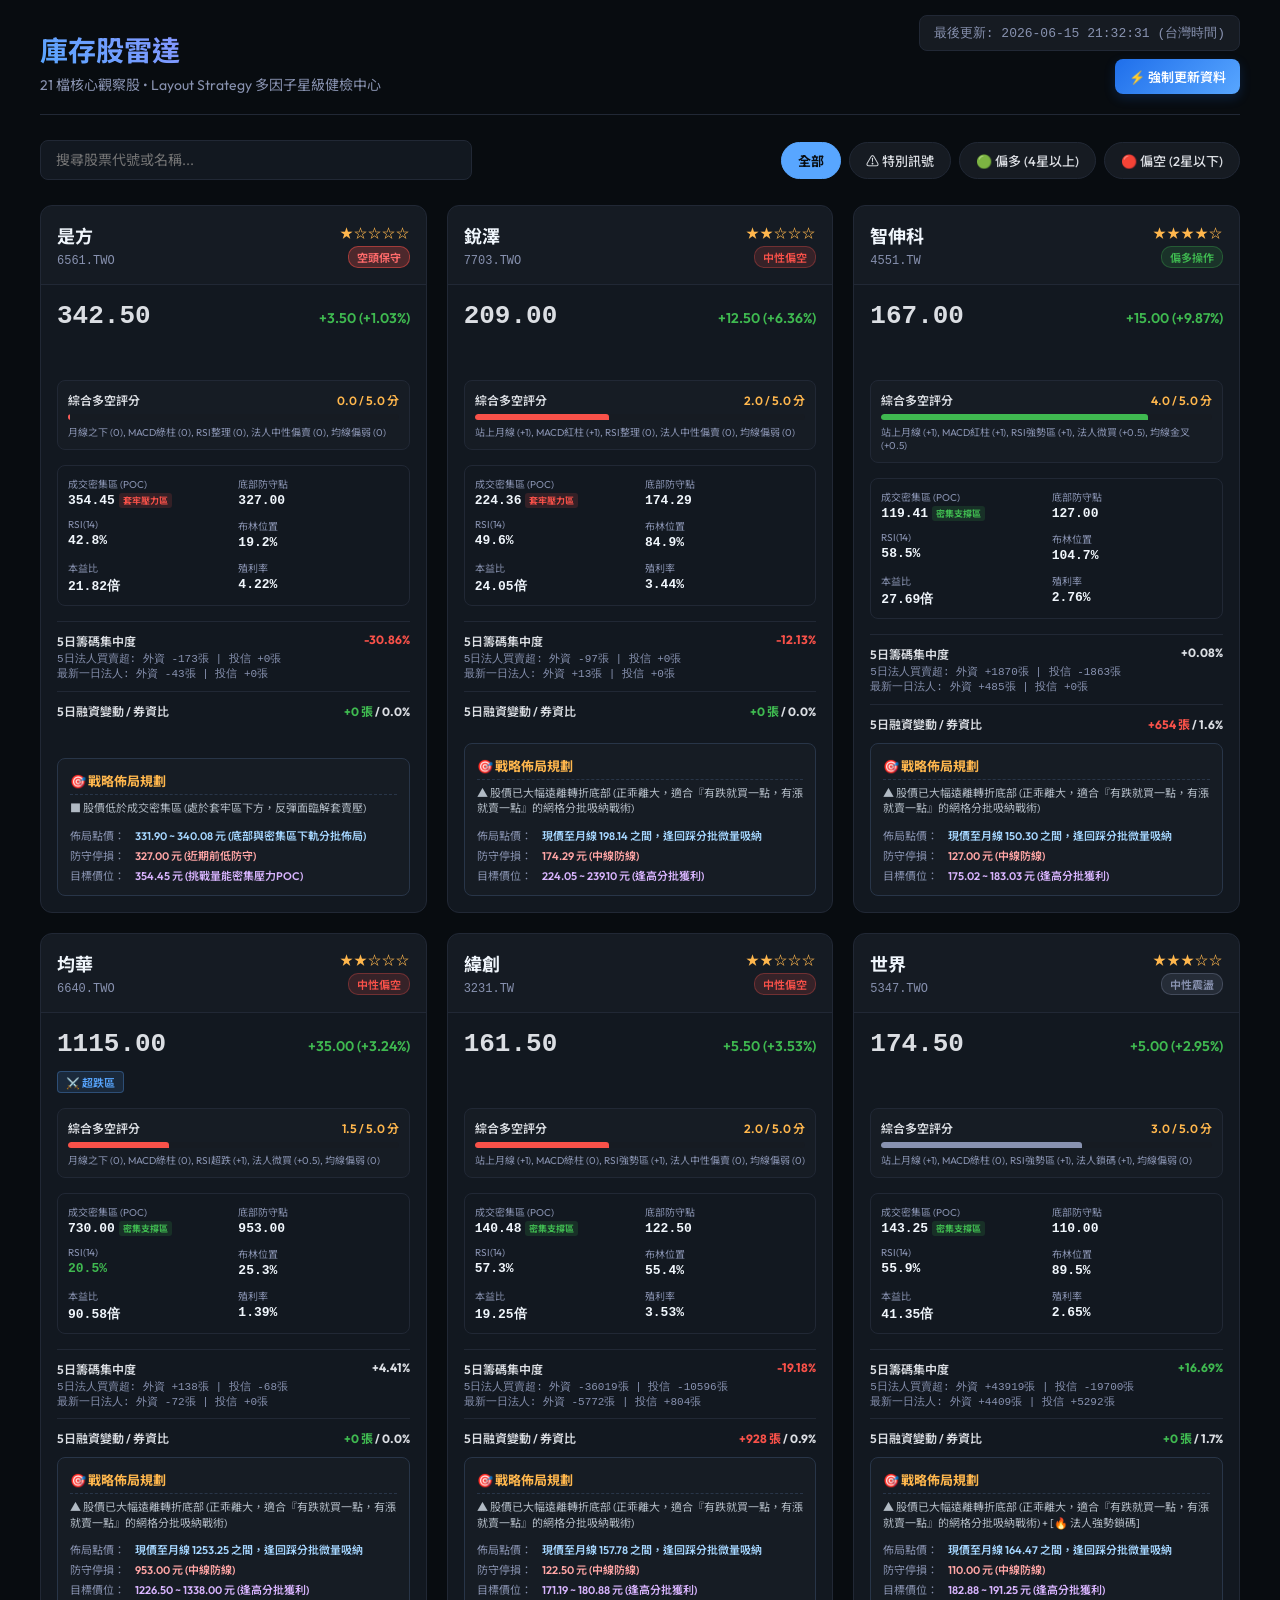
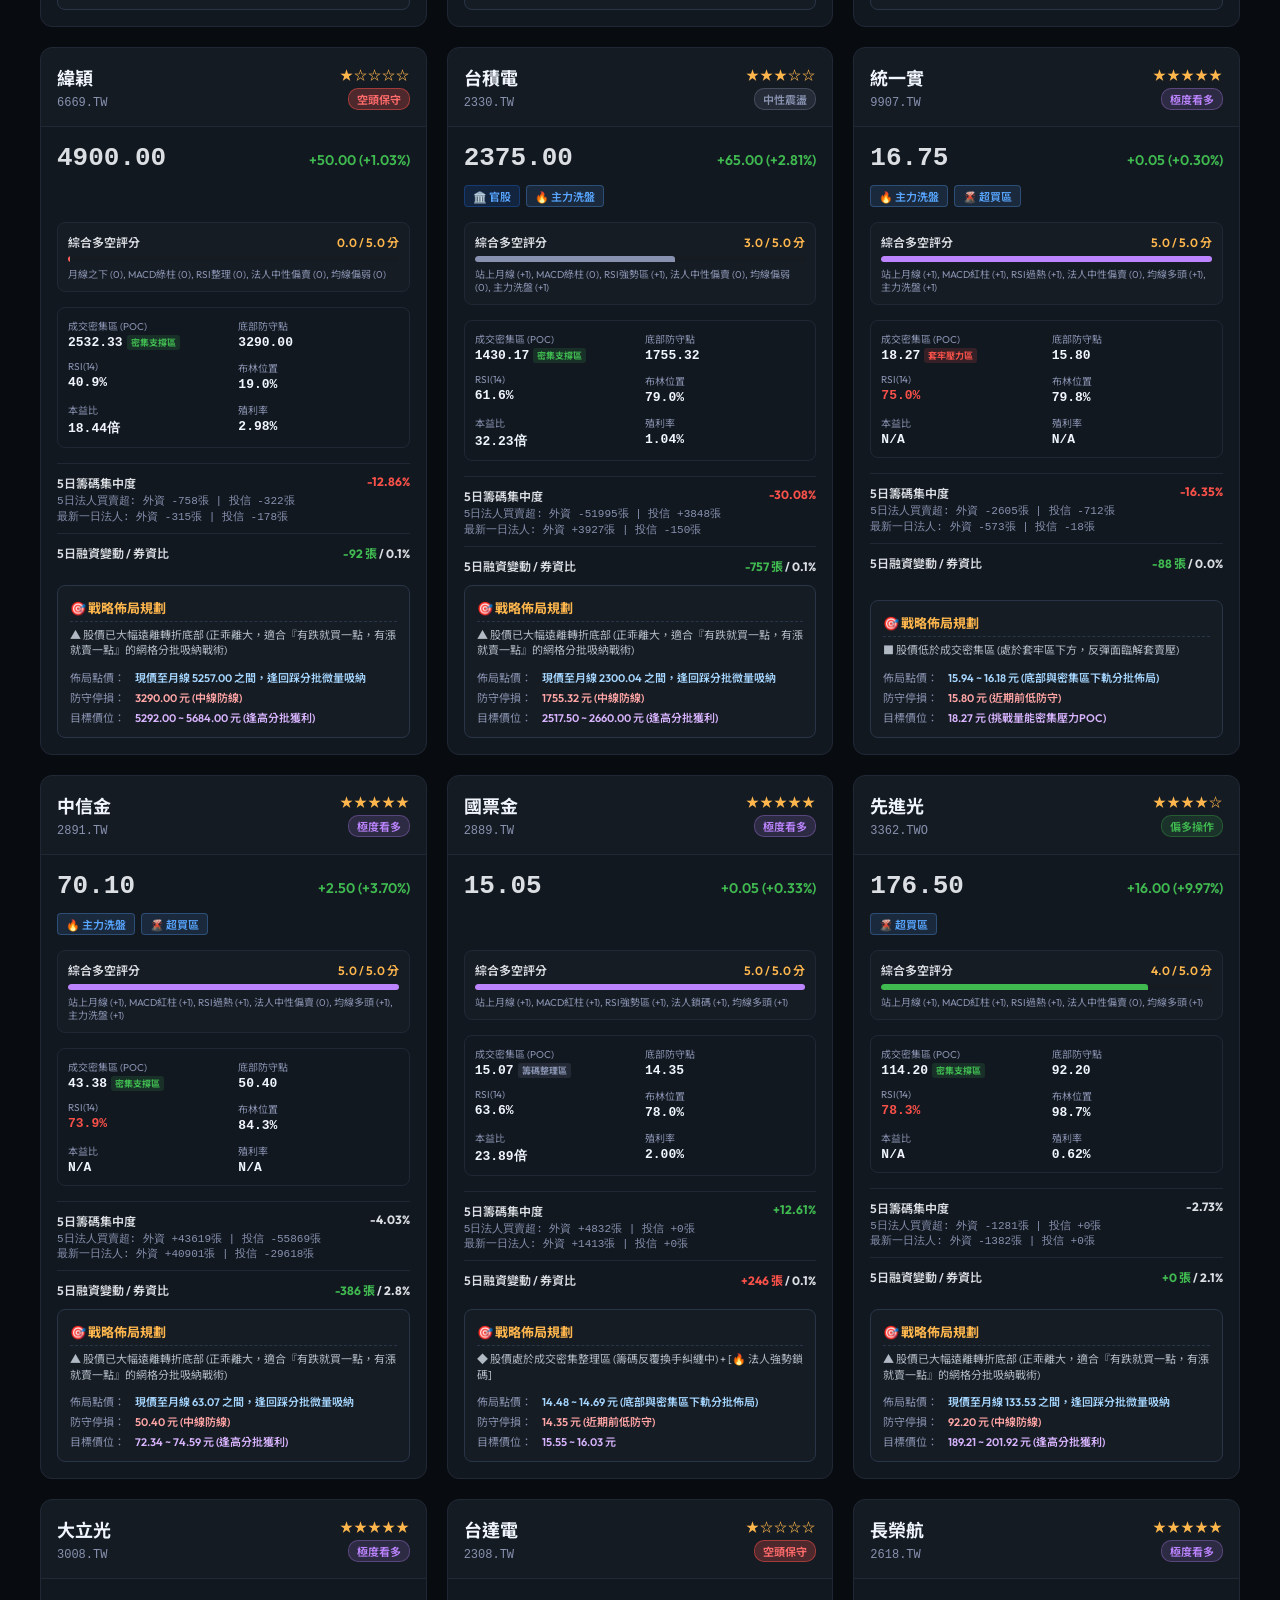
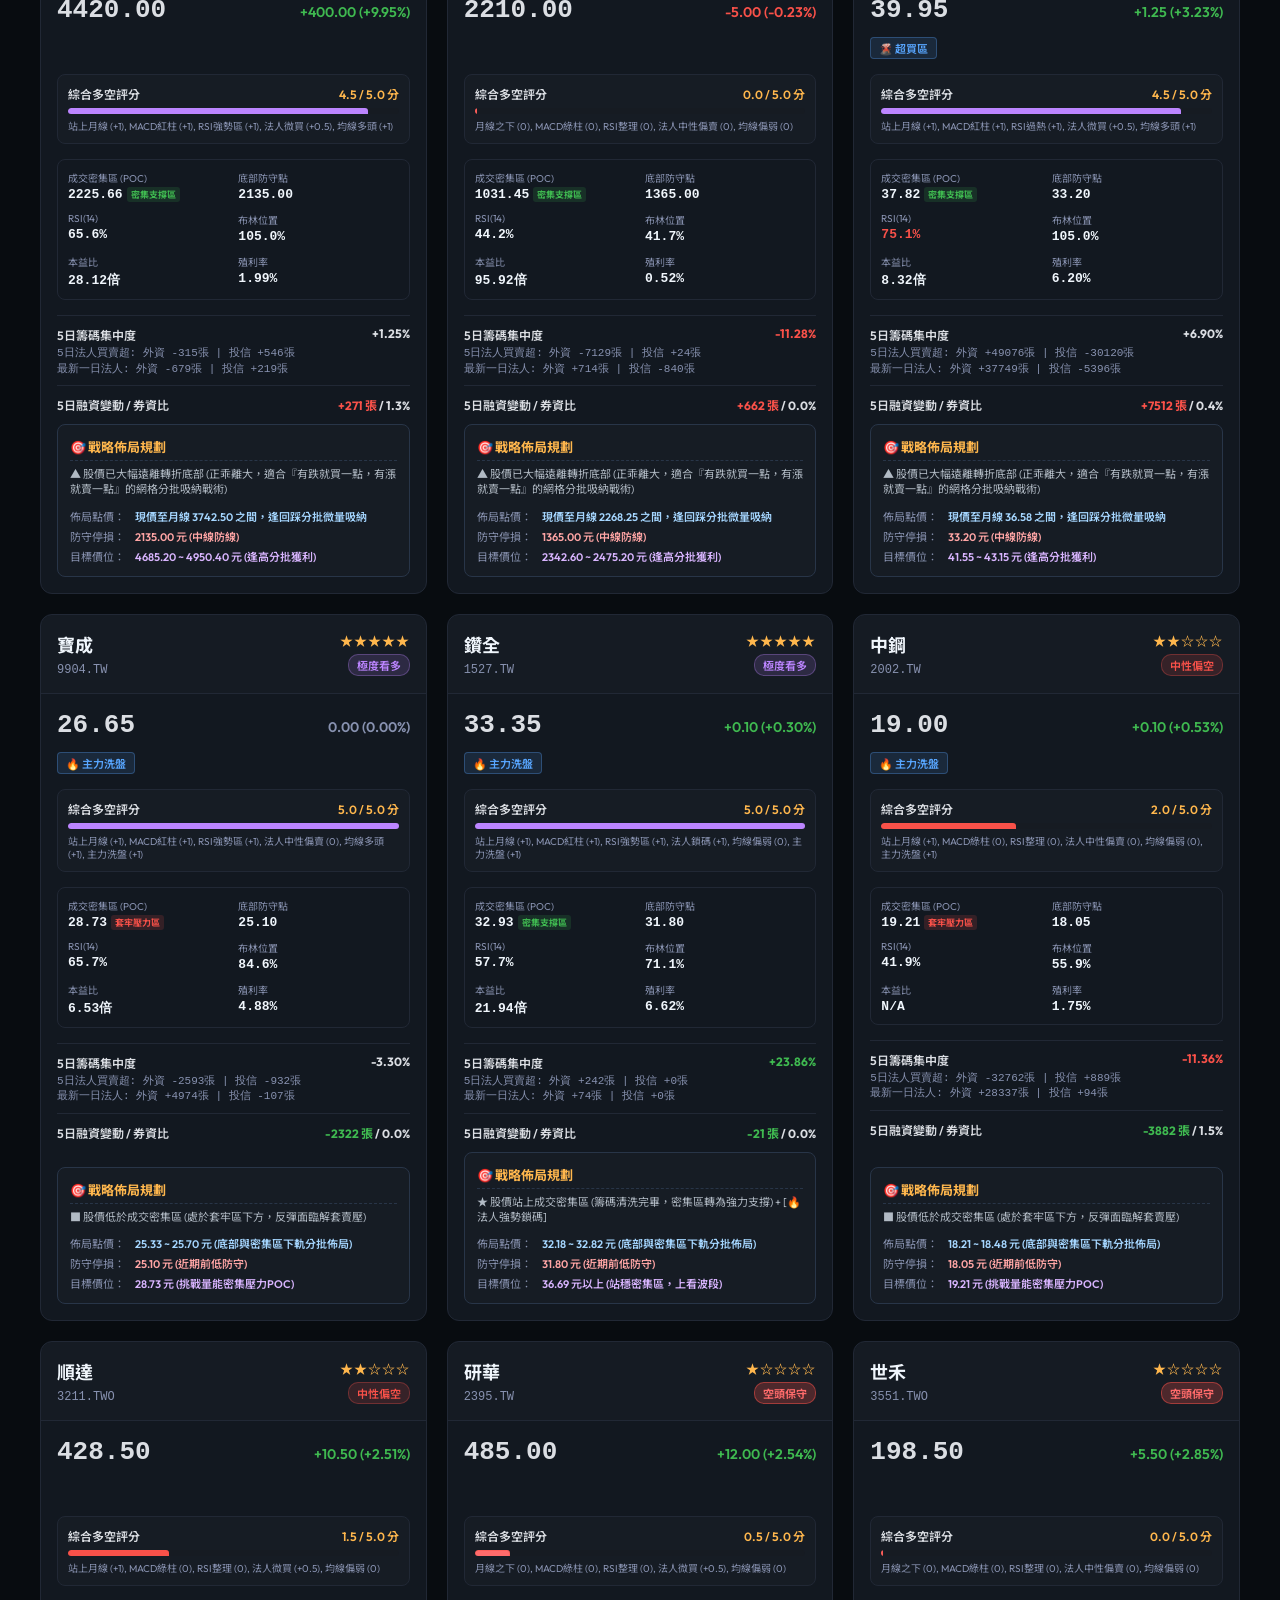
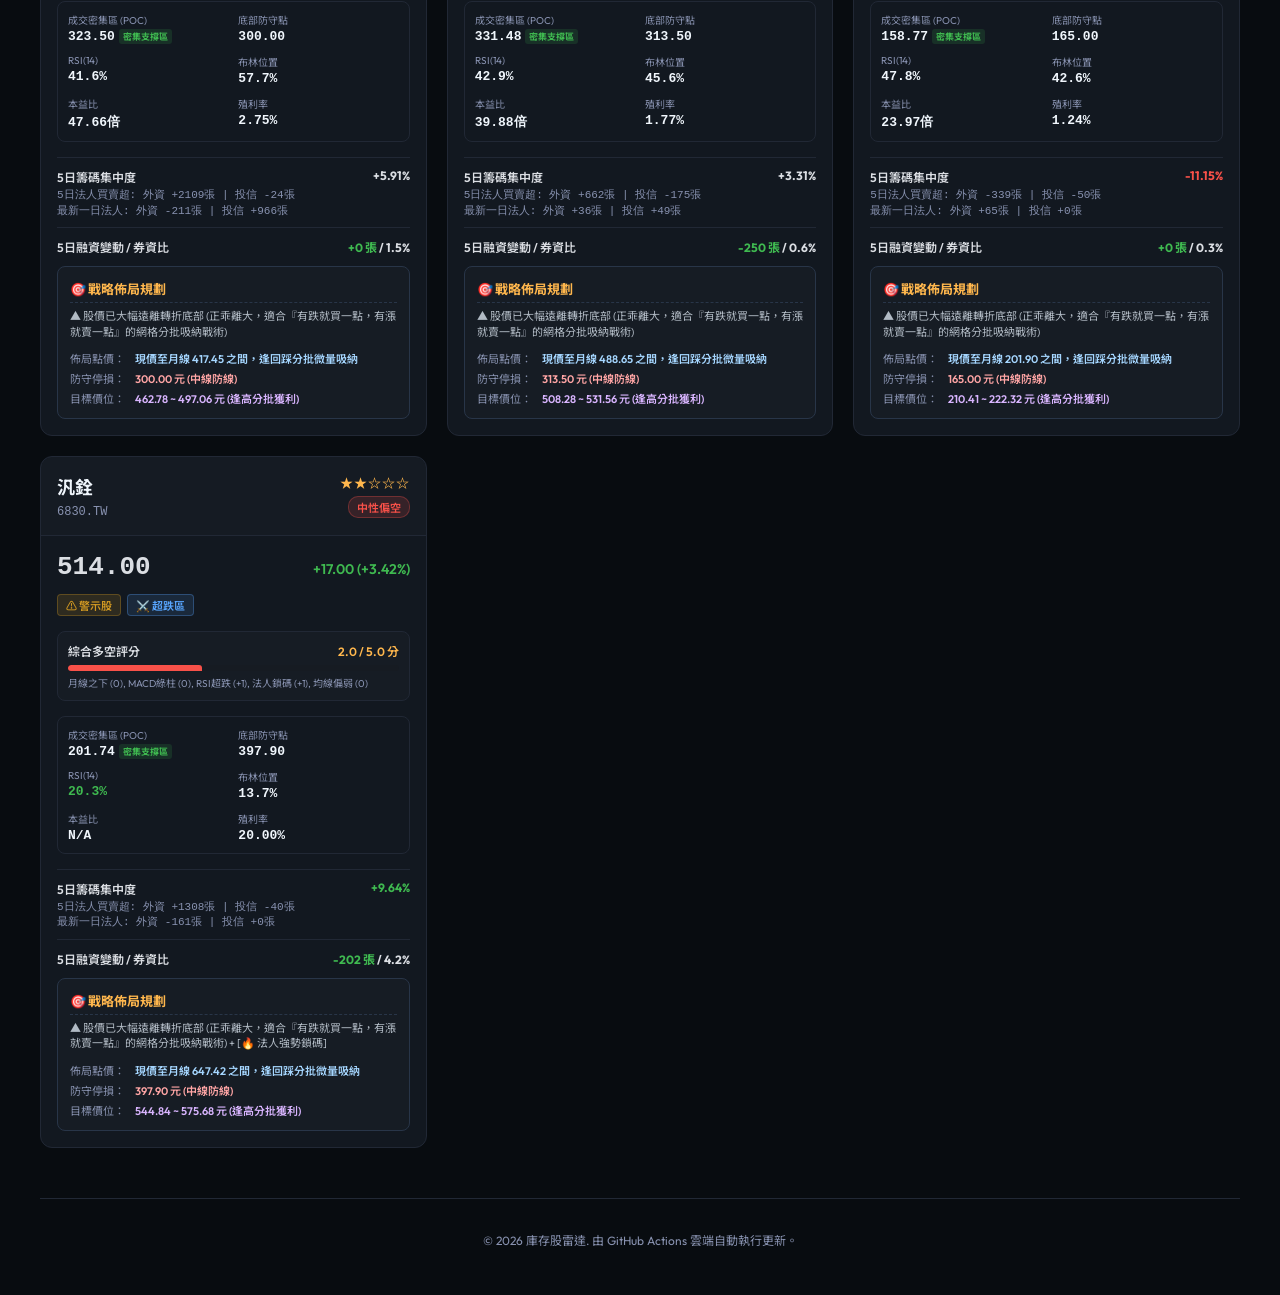
==== index.html @ d420681b "Auto-update stock dashboard HTML" ====
<!DOCTYPE html>
<html lang="zh-TW">
<head>
    <meta charset="UTF-8">
    <meta name="viewport" content="width=device-width, initial-scale=1.0">
    <title>庫存股雷達</title>
    <link href="https://fonts.googleapis.com/css2?family=Outfit:wght@300;400;600;700&family=Noto+Sans+TC:wght@300;400;500;700&display=swap" rel="stylesheet">
    <style>
        :root {
            --bg-color: #080c10;
            --card-bg: #121820;
            --border-color: #212835;
            --text-main: #dbdee3;
            --text-dim: #8892b0;
            --link-color: #58a6ff;
            --up-color: #3fb950;
            --down-color: #f85149;
            --warn-color: #d29922;
            --state-color: #1f6feb;
            --signal-bg: rgba(88, 166, 255, 0.12);
            --signal-color: #58a6ff;
            --extreme-bull: #bc85ff;
        }
        
        * {
            box-spacing: border-box;
            font-family: 'Outfit', 'Noto Sans TC', sans-serif;
        }

        body {
            background-color: var(--bg-color);
            color: var(--text-main);
            margin: 0;
            padding: 15px;
            display: flex;
            flex-direction: column;
            align-items: center;
        }

        .container {
            width: 100%;
            max-width: 1200px;
        }

        header {
            display: flex;
            flex-direction: column;
            border-bottom: 1px solid var(--border-color);
            padding-bottom: 20px;
            margin-bottom: 25px;
        }
        
        @media(min-width: 768px) {
            header {
                flex-direction: row;
                justify-content: space-between;
                align-items: flex-end;
            }
        }

        .title-section h1 {
            margin: 0;
            font-size: 28px;
            font-weight: 700;
            background: linear-gradient(45deg, #58a6ff, #bc85ff);
            -webkit-background-clip: text;
            -webkit-text-fill-color: transparent;
        }

        .title-section p {
            margin: 5px 0 0 0;
            color: var(--text-dim);
            font-size: 14px;
        }

        .update-tag {
            background-color: #161b22;
            border: 1px solid var(--border-color);
            padding: 8px 14px;
            border-radius: 8px;
            font-size: 13px;
            color: var(--text-dim);
            font-family: monospace;
        }

        .update-container {
            display: flex;
            flex-direction: column;
            align-items: flex-end;
            gap: 8px;
            margin-top: 15px;
            align-self: flex-start;
        }

        @media(min-width: 768px) {
            .update-container {
                margin-top: 0;
                align-self: auto;
            }
        }

        .force-update-btn {
            background: linear-gradient(135deg, #1f6feb, #58a6ff);
            border: none;
            color: #ffffff;
            padding: 8px 14px;
            border-radius: 8px;
            font-size: 13px;
            font-weight: 600;
            cursor: pointer;
            transition: all 0.2s ease;
            box-shadow: 0 4px 12px rgba(31, 111, 235, 0.2);
            display: flex;
            align-items: center;
            gap: 6px;
        }

        .force-update-btn:hover {
            transform: translateY(-1px);
            box-shadow: 0 6px 16px rgba(88, 166, 255, 0.3);
            filter: brightness(1.1);
        }

        .force-update-btn:active {
            transform: translateY(1px);
        }

        .force-update-btn:disabled {
            background: #212835;
            color: var(--text-dim);
            cursor: not-allowed;
            box-shadow: none;
            transform: none;
        }

        /* Modal 彈出視窗樣式 */
        .token-modal {
            position: fixed;
            top: 0;
            left: 0;
            width: 100%;
            height: 100%;
            background-color: rgba(0, 0, 0, 0.75);
            display: flex;
            justify-content: center;
            align-items: center;
            z-index: 9999;
            opacity: 0;
            pointer-events: none;
            transition: opacity 0.2s ease;
        }

        .token-modal.show {
            opacity: 1;
            pointer-events: auto;
        }

        .token-modal-content {
            background-color: var(--card-bg);
            border: 1px solid var(--border-color);
            padding: 25px;
            border-radius: 16px;
            width: 90%;
            max-width: 400px;
            box-shadow: 0 20px 40px rgba(0, 0, 0, 0.5);
            display: flex;
            flex-direction: column;
            gap: 15px;
            transform: scale(0.9);
            transition: transform 0.3s ease;
        }

        .token-modal.show .token-modal-content {
            transform: scale(1);
        }

        .token-modal-content h3 {
            margin: 0;
            font-size: 18px;
            font-weight: 600;
            color: #fff;
        }

        .token-modal-content p {
            margin: 0;
            font-size: 13px;
            color: var(--text-dim);
            line-height: 1.5;
        }

        .token-modal-content input {
            background-color: #161b22;
            border: 1px solid var(--border-color);
            border-radius: 8px;
            padding: 12px;
            color: #fff;
            font-size: 14px;
            outline: none;
            transition: border-color 0.2s;
        }

        .token-modal-content input:focus {
            border-color: var(--link-color);
        }

        .token-modal-buttons {
            display: flex;
            justify-content: flex-end;
            gap: 10px;
            margin-top: 5px;
        }

        .modal-btn {
            padding: 10px 20px;
            border-radius: 8px;
            font-size: 14px;
            font-weight: 600;
            cursor: pointer;
            border: none;
            transition: all 0.2s;
        }

        .modal-btn.confirm {
            background: linear-gradient(135deg, #1f6feb, #58a6ff);
            color: #fff;
        }

        .modal-btn.confirm:hover {
            filter: brightness(1.1);
        }

        .modal-btn.cancel {
            background-color: #212835;
            color: var(--text-main);
        }

        .modal-btn.cancel:hover {
            background-color: #30363d;
        }

        /* 控制列 */
        .controls {
            display: flex;
            flex-direction: column;
            gap: 15px;
            margin-bottom: 25px;
        }

        @media(min-width: 768px) {
            .controls {
                flex-direction: row;
                justify-content: space-between;
                align-items: center;
            }
        }

        .search-box {
            flex: 1;
            max-width: 400px;
            position: relative;
        }

        .search-box input {
            width: 100%;
            background-color: #121820;
            border: 1px solid var(--border-color);
            border-radius: 8px;
            padding: 10px 15px;
            color: var(--text-main);
            font-size: 14px;
            outline: none;
            transition: border-color 0.2s;
        }

        .search-box input:focus {
            border-color: var(--link-color);
        }

        .filter-buttons {
            display: flex;
            flex-wrap: wrap;
            gap: 8px;
        }

        .filter-btn {
            background-color: #161b22;
            border: 1px solid var(--border-color);
            color: var(--text-main);
            padding: 8px 16px;
            border-radius: 20px;
            font-size: 13px;
            cursor: pointer;
            transition: all 0.2s;
            font-weight: 500;
        }

        .filter-btn:hover {
            background-color: #212835;
        }

        .filter-btn.active {
            background-color: var(--link-color);
            color: #080c10;
            border-color: var(--link-color);
            font-weight: 700;
        }

        /* 卡片網格 */
        .grid {
            display: grid;
            grid-template-columns: 1fr;
            gap: 20px;
        }

        @media(min-width: 650px) {
            .grid {
                grid-template-columns: repeat(2, 1fr);
            }
        }

        @media(min-width: 992px) {
            .grid {
                grid-template-columns: repeat(3, 1fr);
            }
        }

        .card {
            background-color: var(--card-bg);
            border: 1px solid var(--border-color);
            border-radius: 12px;
            overflow: hidden;
            transition: transform 0.2s, box-shadow 0.2s;
            display: flex;
            flex-direction: column;
        }

        .card:hover {
            transform: translateY(-4px);
            box-shadow: 0 8px 25px rgba(0,0,0,0.5);
            border-color: #38445a;
        }

        .card-header {
            padding: 16px;
            border-bottom: 1px solid var(--border-color);
            display: flex;
            justify-content: space-between;
            align-items: center;
            background-color: rgba(255,255,255,0.01);
        }

        .stock-name {
            font-size: 18px;
            font-weight: 700;
            color: #f0f6fc;
            display: block;
        }

        .stock-symbol {
            font-size: 12px;
            color: var(--text-dim);
            font-family: monospace;
        }

        .trend-badge-group {
            display: flex;
            flex-direction: column;
            align-items: flex-end;
            gap: 4px;
        }

        .stars-rating {
            font-size: 13px;
            color: #ffb74d;
            font-weight: bold;
            letter-spacing: 1px;
        }

        .trend-badge {
            font-size: 11px;
            font-weight: 600;
            padding: 2px 8px;
            border-radius: 10px;
        }

        .trend-bull-extreme {
            background-color: rgba(188, 133, 255, 0.15);
            color: var(--extreme-bull);
            border: 1px solid rgba(188, 133, 255, 0.3);
        }

        .trend-bull {
            background-color: rgba(63, 185, 80, 0.15);
            color: var(--up-color);
            border: 1px solid rgba(63, 185, 80, 0.3);
        }

        .trend-neutral {
            background-color: rgba(136, 146, 176, 0.15);
            color: var(--text-dim);
            border: 1px solid rgba(136, 146, 176, 0.3);
        }

        .trend-bear {
            background-color: rgba(248, 81, 73, 0.15);
            color: var(--down-color);
            border: 1px solid rgba(248, 81, 73, 0.3);
        }

        .trend-bear-extreme {
            background-color: rgba(248, 81, 73, 0.25);
            color: #ff6b6b;
            border: 1px solid rgba(248, 81, 73, 0.5);
            font-weight: 700;
        }

        .card-body {
            padding: 16px;
            display: flex;
            flex-direction: column;
            flex: 1;
        }

        .price-row {
            display: flex;
            justify-content: space-between;
            align-items: baseline;
            margin-bottom: 12px;
        }

        .price-val {
            font-size: 26px;
            font-weight: 700;
            font-family: monospace;
        }

        .price-change {
            font-size: 14px;
            font-weight: 600;
        }

        .up-color { color: var(--up-color); }
        .down-color { color: var(--down-color); }
        .neutral-color { color: var(--text-dim); }

        .badges-row {
            display: flex;
            flex-wrap: wrap;
            gap: 6px;
            margin-bottom: 15px;
            min-height: 22px;
        }

        .badge {
            font-size: 11px;
            font-weight: 600;
            padding: 2px 8px;
            border-radius: 4px;
        }

        .badge-warn {
            background-color: rgba(210, 153, 34, 0.15);
            color: var(--warn-color);
            border: 1px solid rgba(210, 153, 34, 0.3);
        }

        .badge-state {
            background-color: rgba(31, 110, 235, 0.15);
            color: #58a6ff;
            border: 1px solid rgba(31, 110, 235, 0.3);
        }

        .badge-signal {
            background-color: var(--signal-bg);
            color: var(--signal-color);
            border: 1px solid rgba(88, 166, 255, 0.3);
        }

        /* 評分條 */
        .score-section {
            margin-bottom: 15px;
            background-color: rgba(255,255,255,0.015);
            border: 1px solid var(--border-color);
            border-radius: 8px;
            padding: 10px;
        }

        .score-title {
            display: flex;
            justify-content: space-between;
            font-size: 12px;
            font-weight: 600;
            margin-bottom: 6px;
        }

        .score-val {
            color: #ffb74d;
        }

        .score-bar-container {
            background-color: #161b22;
            height: 6px;
            border-radius: 3px;
            overflow: hidden;
            margin-bottom: 6px;
        }

        .score-bar-fill {
            height: 100%;
            border-radius: 3px;
        }

        .score-bar-fill.trend-bull-extreme { background-color: var(--extreme-bull); }
        .score-bar-fill.trend-bull { background-color: var(--up-color); }
        .score-bar-fill.trend-neutral { background-color: var(--text-dim); }
        .score-bar-fill.trend-bear { background-color: var(--down-color); }
        .score-bar-fill.trend-bear-extreme { background-color: #ff6b6b; }

        .score-details {
            font-size: 10px;
            color: var(--text-dim);
            line-height: 1.3;
        }

        /* 指標網格 */
        .metrics-grid {
            display: grid;
            grid-template-columns: repeat(2, 1fr);
            gap: 10px;
            border: 1px solid var(--border-color);
            border-radius: 8px;
            padding: 10px;
            margin-bottom: 15px;
        }

        .metric-item {
            display: flex;
            flex-direction: column;
        }

        .metric-label {
            font-size: 10px;
            color: var(--text-dim);
            margin-bottom: 2px;
        }

        .metric-val {
            font-size: 13px;
            font-weight: 600;
            color: #f0f6fc;
            font-family: monospace;
            display: flex;
            align-items: center;
            gap: 4px;
        }

        .vp-badge {
            font-size: 9px;
            padding: 1px 4px;
            border-radius: 3px;
            font-weight: bold;
        }
        .vp-bull { background: rgba(63, 185, 80, 0.15); color: var(--up-color); }
        .vp-bear { background: rgba(248, 81, 73, 0.15); color: var(--down-color); }
        .vp-neutral { background: rgba(136, 146, 176, 0.15); color: var(--text-dim); }

        .rsi-low { color: var(--up-color); }
        .rsi-high { color: var(--down-color); }

        /* 籌碼與融資 */
        .chip-section, .margin-section {
            border-top: 1px solid var(--border-color);
            padding-top: 10px;
            margin-bottom: 8px;
        }

        .chip-summary, .margin-summary {
            display: flex;
            justify-content: space-between;
            font-size: 12px;
            font-weight: 600;
            margin-bottom: 3px;
        }

        .chip-val, .margin-val {
            font-weight: 700;
        }

        .chip-high { color: var(--up-color); }
        .chip-low { color: var(--down-color); }

        .chip-details {
            font-size: 11px;
            color: var(--text-dim);
            line-height: 1.4;
            font-family: monospace;
        }

        /* 戰略佈局箱 */
        .layout-strategy-box {
            background-color: #161c24;
            border: 1px solid #283548;
            border-radius: 8px;
            padding: 12px;
            margin-top: auto;
            display: flex;
            flex-direction: column;
            gap: 6px;
        }

        .strat-title {
            font-size: 13px;
            font-weight: 700;
            color: #ffb74d;
            border-bottom: 1px dashed #283548;
            padding-bottom: 4px;
        }

        .strat-desc {
            font-size: 11px;
            color: #b1bac4;
            line-height: 1.4;
        }

        .strat-grid {
            display: flex;
            flex-direction: column;
            gap: 4px;
            margin-top: 4px;
        }

        .strat-item {
            font-size: 11px;
            display: flex;
        }

        .s-label {
            color: var(--text-dim);
            flex-shrink: 0;
            width: 65px;
        }

        .s-val {
            font-weight: 600;
        }

        .text-buy { color: #a5d6ff; }
        .text-stop { color: #ffa5a5; }
        .text-target { color: #d8b4fe; }

        footer {
            margin-top: 50px;
            padding: 20px 0;
            border-top: 1px solid var(--border-color);
            text-align: center;
            font-size: 12px;
            color: var(--text-dim);
            width: 100%;
        }
    </style>
</head>
<body>
    <div class="container">
        <header>
            <div class="title-section">
                <h1>庫存股雷達</h1>
                <p>21 檔核心觀察股 • Layout Strategy 多因子星級健檢中心</p>
            </div>
            <div class="update-container">
                <div class="update-tag">
                    最後更新: 2026-06-15 21:32:31 (台灣時間)
                </div>
                <div style="display: flex; align-items: center; gap: 8px;">
                    <button id="force-update-btn" class="force-update-btn" onclick="triggerWorkflow()">⚡ 強制更新資料</button>
                    <a href="javascript:void(0)" onclick="resetToken()" id="reset-token-link" style="color: var(--text-dim); font-size: 11px; text-decoration: none; display: none;">重設 Token</a>
                </div>
            </div>
        </header>

        <div class="controls">
            <div class="search-box">
                <input type="text" id="search-input" placeholder="搜尋股票代號或名稱..." onkeyup="filterCards()">
            </div>
            
            <div class="filter-buttons">
                <button class="filter-btn active" onclick="setFilter('all', this)">全部</button>
                <button class="filter-btn" onclick="setFilter('signal', this)">⚠️ 特別訊號</button>
                <button class="filter-btn" onclick="setFilter('bull', this)">🟢 偏多 (4星以上)</button>
                <button class="filter-btn" onclick="setFilter('bear', this)">🔴 偏空 (2星以下)</button>
            </div>
        </div>

        <div class="grid" id="cards-container">
            
        <div class="card" data-symbol="6561.TWO" data-name="是方" data-signals="" data-trend="trend-bear-extreme">
            <div class="card-header">
                <div>
                    <span class="stock-name">是方</span>
                    <span class="stock-symbol">6561.TWO</span>
                </div>
                <div class="trend-badge-group">
                    <div class="stars-rating">★☆☆☆☆</div>
                    <div class="trend-badge trend-bear-extreme">空頭保守</div>
                </div>
            </div>
            
            <div class="card-body">
                <div class="price-row">
                    <span class="price-val">342.50</span>
                    <span class="price-change up-color">+3.50 (+1.03%)</span>
                </div>
                
                <div class="badges-row">
                    
                </div>
                
                <!-- 綜合戰略分析得分 -->
                <div class="score-section">
                    <div class="score-title">
                        <span>綜合多空評分</span>
                        <span class="score-val">0.0 / 5.0 分</span>
                    </div>
                    <div class="score-bar-container">
                        <div class="score-bar-fill trend-bear-extreme" style="width: 0.0%"></div>
                    </div>
                    <div class="score-details">月線之下 (0), MACD綠柱 (0), RSI整理 (0), 法人中性偏賣 (0), 均線偏弱 (0)</div>
                </div>
                
                <div class="metrics-grid">
                    <div class="metric-item">
                        <span class="metric-label">成交密集區 (POC)</span>
                        <span class="metric-val">354.45 <small class="vp-badge vp-bear">套牢壓力區</small></span>
                    </div>
                    <div class="metric-item">
                        <span class="metric-label">底部防守點</span>
                        <span class="metric-val">327.00</span>
                    </div>
                    <div class="metric-item">
                        <span class="metric-label">RSI(14)</span>
                        <span class="metric-val ">42.8%</span>
                    </div>
                    <div class="metric-item">
                        <span class="metric-label">布林位置</span>
                        <span class="metric-val">19.2%</span>
                    </div>
                    <div class="metric-item">
                        <span class="metric-label">本益比</span>
                        <span class="metric-val">21.82倍</span>
                    </div>
                    <div class="metric-item">
                        <span class="metric-label">殖利率</span>
                        <span class="metric-val value-dy">4.22%</span>
                    </div>
                </div>
                
                <div class="chip-section">
                    <div class="chip-summary">
                        <span>5日籌碼集中度</span>
                        <span class="chip-val chip-low">-30.86%</span>
                    </div>
                    <div class="chip-details">
                        5日法人買賣超: 外資 -173張 | 投信 +0張<br/>
                        最新一日法人: 外資 -43張 | 投信 +0張
                    </div>
                </div>

                <div class="margin-section">
                    <div class="margin-summary">
                        <span>5日融資變動 / 券資比</span>
                        <span class="margin-val"><span class="up-color">+0 張</span> / 0.0%</span>
                    </div>
                </div>
                
                <div class="layout-strategy-box">
                    <div class="strat-title">🎯 戰略佈局規劃</div>
                    <div class="strat-desc">■ 股價低於成交密集區 (處於套牢區下方，反彈面臨解套賣壓)</div>
                    <div class="strat-grid">
                        <div class="strat-item">
                            <span class="s-label">佈局點價：</span>
                            <span class="s-val text-buy">331.90 ~ 340.08 元 (底部與密集區下軌分批佈局)</span>
                        </div>
                        <div class="strat-item">
                            <span class="s-label">防守停損：</span>
                            <span class="s-val text-stop">327.00 元 (近期前低防守)</span>
                        </div>
                        <div class="strat-item">
                            <span class="s-label">目標價位：</span>
                            <span class="s-val text-target">354.45 元 (挑戰量能密集壓力POC)</span>
                        </div>
                    </div>
                </div>
            </div>
        </div>
        
        <div class="card" data-symbol="7703.TWO" data-name="銳澤" data-signals="" data-trend="trend-bear">
            <div class="card-header">
                <div>
                    <span class="stock-name">銳澤</span>
                    <span class="stock-symbol">7703.TWO</span>
                </div>
                <div class="trend-badge-group">
                    <div class="stars-rating">★★☆☆☆</div>
                    <div class="trend-badge trend-bear">中性偏空</div>
                </div>
            </div>
            
            <div class="card-body">
                <div class="price-row">
                    <span class="price-val">209.00</span>
                    <span class="price-change up-color">+12.50 (+6.36%)</span>
                </div>
                
                <div class="badges-row">
                    
                </div>
                
                <!-- 綜合戰略分析得分 -->
                <div class="score-section">
                    <div class="score-title">
                        <span>綜合多空評分</span>
                        <span class="score-val">2.0 / 5.0 分</span>
                    </div>
                    <div class="score-bar-container">
                        <div class="score-bar-fill trend-bear" style="width: 40.0%"></div>
                    </div>
                    <div class="score-details">站上月線 (+1), MACD紅柱 (+1), RSI整理 (0), 法人中性偏賣 (0), 均線偏弱 (0)</div>
                </div>
                
                <div class="metrics-grid">
                    <div class="metric-item">
                        <span class="metric-label">成交密集區 (POC)</span>
                        <span class="metric-val">224.36 <small class="vp-badge vp-bear">套牢壓力區</small></span>
                    </div>
                    <div class="metric-item">
                        <span class="metric-label">底部防守點</span>
                        <span class="metric-val">174.29</span>
                    </div>
                    <div class="metric-item">
                        <span class="metric-label">RSI(14)</span>
                        <span class="metric-val ">49.6%</span>
                    </div>
                    <div class="metric-item">
                        <span class="metric-label">布林位置</span>
                        <span class="metric-val">84.9%</span>
                    </div>
                    <div class="metric-item">
                        <span class="metric-label">本益比</span>
                        <span class="metric-val">24.05倍</span>
                    </div>
                    <div class="metric-item">
                        <span class="metric-label">殖利率</span>
                        <span class="metric-val value-dy">3.44%</span>
                    </div>
                </div>
                
                <div class="chip-section">
                    <div class="chip-summary">
                        <span>5日籌碼集中度</span>
                        <span class="chip-val chip-low">-12.13%</span>
                    </div>
                    <div class="chip-details">
                        5日法人買賣超: 外資 -97張 | 投信 +0張<br/>
                        最新一日法人: 外資 +13張 | 投信 +0張
                    </div>
                </div>

                <div class="margin-section">
                    <div class="margin-summary">
                        <span>5日融資變動 / 券資比</span>
                        <span class="margin-val"><span class="up-color">+0 張</span> / 0.0%</span>
                    </div>
                </div>
                
                <div class="layout-strategy-box">
                    <div class="strat-title">🎯 戰略佈局規劃</div>
                    <div class="strat-desc">▲ 股價已大幅遠離轉折底部 (正乖離大，適合『有跌就買一點，有漲就賣一點』的網格分批吸納戰術)</div>
                    <div class="strat-grid">
                        <div class="strat-item">
                            <span class="s-label">佈局點價：</span>
                            <span class="s-val text-buy">現價至月線 198.14 之間，逢回踩分批微量吸納</span>
                        </div>
                        <div class="strat-item">
                            <span class="s-label">防守停損：</span>
                            <span class="s-val text-stop">174.29 元 (中線防線)</span>
                        </div>
                        <div class="strat-item">
                            <span class="s-label">目標價位：</span>
                            <span class="s-val text-target">224.05 ~ 239.10 元 (逢高分批獲利)</span>
                        </div>
                    </div>
                </div>
            </div>
        </div>
        
        <div class="card" data-symbol="4551.TW" data-name="智伸科" data-signals="" data-trend="trend-bull">
            <div class="card-header">
                <div>
                    <span class="stock-name">智伸科</span>
                    <span class="stock-symbol">4551.TW</span>
                </div>
                <div class="trend-badge-group">
                    <div class="stars-rating">★★★★☆</div>
                    <div class="trend-badge trend-bull">偏多操作</div>
                </div>
            </div>
            
            <div class="card-body">
                <div class="price-row">
                    <span class="price-val">167.00</span>
                    <span class="price-change up-color">+15.00 (+9.87%)</span>
                </div>
                
                <div class="badges-row">
                    
                </div>
                
                <!-- 綜合戰略分析得分 -->
                <div class="score-section">
                    <div class="score-title">
                        <span>綜合多空評分</span>
                        <span class="score-val">4.0 / 5.0 分</span>
                    </div>
                    <div class="score-bar-container">
                        <div class="score-bar-fill trend-bull" style="width: 80.0%"></div>
                    </div>
                    <div class="score-details">站上月線 (+1), MACD紅柱 (+1), RSI強勢區 (+1), 法人微買 (+0.5), 均線金叉 (+0.5)</div>
                </div>
                
                <div class="metrics-grid">
                    <div class="metric-item">
                        <span class="metric-label">成交密集區 (POC)</span>
                        <span class="metric-val">119.41 <small class="vp-badge vp-bull">密集支撐區</small></span>
                    </div>
                    <div class="metric-item">
                        <span class="metric-label">底部防守點</span>
                        <span class="metric-val">127.00</span>
                    </div>
                    <div class="metric-item">
                        <span class="metric-label">RSI(14)</span>
                        <span class="metric-val ">58.5%</span>
                    </div>
                    <div class="metric-item">
                        <span class="metric-label">布林位置</span>
                        <span class="metric-val">104.7%</span>
                    </div>
                    <div class="metric-item">
                        <span class="metric-label">本益比</span>
                        <span class="metric-val">27.69倍</span>
                    </div>
                    <div class="metric-item">
                        <span class="metric-label">殖利率</span>
                        <span class="metric-val value-dy">2.76%</span>
                    </div>
                </div>
                
                <div class="chip-section">
                    <div class="chip-summary">
                        <span>5日籌碼集中度</span>
                        <span class="chip-val ">+0.08%</span>
                    </div>
                    <div class="chip-details">
                        5日法人買賣超: 外資 +1870張 | 投信 -1863張<br/>
                        最新一日法人: 外資 +485張 | 投信 +0張
                    </div>
                </div>

                <div class="margin-section">
                    <div class="margin-summary">
                        <span>5日融資變動 / 券資比</span>
                        <span class="margin-val"><span class="down-color">+654 張</span> / 1.6%</span>
                    </div>
                </div>
                
                <div class="layout-strategy-box">
                    <div class="strat-title">🎯 戰略佈局規劃</div>
                    <div class="strat-desc">▲ 股價已大幅遠離轉折底部 (正乖離大，適合『有跌就買一點，有漲就賣一點』的網格分批吸納戰術)</div>
                    <div class="strat-grid">
                        <div class="strat-item">
                            <span class="s-label">佈局點價：</span>
                            <span class="s-val text-buy">現價至月線 150.30 之間，逢回踩分批微量吸納</span>
                        </div>
                        <div class="strat-item">
                            <span class="s-label">防守停損：</span>
                            <span class="s-val text-stop">127.00 元 (中線防線)</span>
                        </div>
                        <div class="strat-item">
                            <span class="s-label">目標價位：</span>
                            <span class="s-val text-target">175.02 ~ 183.03 元 (逢高分批獲利)</span>
                        </div>
                    </div>
                </div>
            </div>
        </div>
        
        <div class="card" data-symbol="6640.TWO" data-name="均華" data-signals="⚔️ 超跌區" data-trend="trend-bear">
            <div class="card-header">
                <div>
                    <span class="stock-name">均華</span>
                    <span class="stock-symbol">6640.TWO</span>
                </div>
                <div class="trend-badge-group">
                    <div class="stars-rating">★★☆☆☆</div>
                    <div class="trend-badge trend-bear">中性偏空</div>
                </div>
            </div>
            
            <div class="card-body">
                <div class="price-row">
                    <span class="price-val">1115.00</span>
                    <span class="price-change up-color">+35.00 (+3.24%)</span>
                </div>
                
                <div class="badges-row">
                    <span class="badge badge-signal">⚔️ 超跌區</span>
                </div>
                
                <!-- 綜合戰略分析得分 -->
                <div class="score-section">
                    <div class="score-title">
                        <span>綜合多空評分</span>
                        <span class="score-val">1.5 / 5.0 分</span>
                    </div>
                    <div class="score-bar-container">
                        <div class="score-bar-fill trend-bear" style="width: 30.0%"></div>
                    </div>
                    <div class="score-details">月線之下 (0), MACD綠柱 (0), RSI超跌 (+1), 法人微買 (+0.5), 均線偏弱 (0)</div>
                </div>
                
                <div class="metrics-grid">
                    <div class="metric-item">
                        <span class="metric-label">成交密集區 (POC)</span>
                        <span class="metric-val">730.00 <small class="vp-badge vp-bull">密集支撐區</small></span>
                    </div>
                    <div class="metric-item">
                        <span class="metric-label">底部防守點</span>
                        <span class="metric-val">953.00</span>
                    </div>
                    <div class="metric-item">
                        <span class="metric-label">RSI(14)</span>
                        <span class="metric-val rsi-low">20.5%</span>
                    </div>
                    <div class="metric-item">
                        <span class="metric-label">布林位置</span>
                        <span class="metric-val">25.3%</span>
                    </div>
                    <div class="metric-item">
                        <span class="metric-label">本益比</span>
                        <span class="metric-val">90.58倍</span>
                    </div>
                    <div class="metric-item">
                        <span class="metric-label">殖利率</span>
                        <span class="metric-val value-dy">1.39%</span>
                    </div>
                </div>
                
                <div class="chip-section">
                    <div class="chip-summary">
                        <span>5日籌碼集中度</span>
                        <span class="chip-val ">+4.41%</span>
                    </div>
                    <div class="chip-details">
                        5日法人買賣超: 外資 +138張 | 投信 -68張<br/>
                        最新一日法人: 外資 -72張 | 投信 +0張
                    </div>
                </div>

                <div class="margin-section">
                    <div class="margin-summary">
                        <span>5日融資變動 / 券資比</span>
                        <span class="margin-val"><span class="up-color">+0 張</span> / 0.0%</span>
                    </div>
                </div>
                
                <div class="layout-strategy-box">
                    <div class="strat-title">🎯 戰略佈局規劃</div>
                    <div class="strat-desc">▲ 股價已大幅遠離轉折底部 (正乖離大，適合『有跌就買一點，有漲就賣一點』的網格分批吸納戰術)</div>
                    <div class="strat-grid">
                        <div class="strat-item">
                            <span class="s-label">佈局點價：</span>
                            <span class="s-val text-buy">現價至月線 1253.25 之間，逢回踩分批微量吸納</span>
                        </div>
                        <div class="strat-item">
                            <span class="s-label">防守停損：</span>
                            <span class="s-val text-stop">953.00 元 (中線防線)</span>
                        </div>
                        <div class="strat-item">
                            <span class="s-label">目標價位：</span>
                            <span class="s-val text-target">1226.50 ~ 1338.00 元 (逢高分批獲利)</span>
                        </div>
                    </div>
                </div>
            </div>
        </div>
        
        <div class="card" data-symbol="3231.TW" data-name="緯創" data-signals="" data-trend="trend-bear">
            <div class="card-header">
                <div>
                    <span class="stock-name">緯創</span>
                    <span class="stock-symbol">3231.TW</span>
                </div>
                <div class="trend-badge-group">
                    <div class="stars-rating">★★☆☆☆</div>
                    <div class="trend-badge trend-bear">中性偏空</div>
                </div>
            </div>
            
            <div class="card-body">
                <div class="price-row">
                    <span class="price-val">161.50</span>
                    <span class="price-change up-color">+5.50 (+3.53%)</span>
                </div>
                
                <div class="badges-row">
                    
                </div>
                
                <!-- 綜合戰略分析得分 -->
                <div class="score-section">
                    <div class="score-title">
                        <span>綜合多空評分</span>
                        <span class="score-val">2.0 / 5.0 分</span>
                    </div>
                    <div class="score-bar-container">
                        <div class="score-bar-fill trend-bear" style="width: 40.0%"></div>
                    </div>
                    <div class="score-details">站上月線 (+1), MACD綠柱 (0), RSI強勢區 (+1), 法人中性偏賣 (0), 均線偏弱 (0)</div>
                </div>
                
                <div class="metrics-grid">
                    <div class="metric-item">
                        <span class="metric-label">成交密集區 (POC)</span>
                        <span class="metric-val">140.48 <small class="vp-badge vp-bull">密集支撐區</small></span>
                    </div>
                    <div class="metric-item">
                        <span class="metric-label">底部防守點</span>
                        <span class="metric-val">122.50</span>
                    </div>
                    <div class="metric-item">
                        <span class="metric-label">RSI(14)</span>
                        <span class="metric-val ">57.3%</span>
                    </div>
                    <div class="metric-item">
                        <span class="metric-label">布林位置</span>
                        <span class="metric-val">55.4%</span>
                    </div>
                    <div class="metric-item">
                        <span class="metric-label">本益比</span>
                        <span class="metric-val">19.25倍</span>
                    </div>
                    <div class="metric-item">
                        <span class="metric-label">殖利率</span>
                        <span class="metric-val value-dy">3.53%</span>
                    </div>
                </div>
                
                <div class="chip-section">
                    <div class="chip-summary">
                        <span>5日籌碼集中度</span>
                        <span class="chip-val chip-low">-19.18%</span>
                    </div>
                    <div class="chip-details">
                        5日法人買賣超: 外資 -36019張 | 投信 -10596張<br/>
                        最新一日法人: 外資 -5772張 | 投信 +804張
                    </div>
                </div>

                <div class="margin-section">
                    <div class="margin-summary">
                        <span>5日融資變動 / 券資比</span>
                        <span class="margin-val"><span class="down-color">+928 張</span> / 0.9%</span>
                    </div>
                </div>
                
                <div class="layout-strategy-box">
                    <div class="strat-title">🎯 戰略佈局規劃</div>
                    <div class="strat-desc">▲ 股價已大幅遠離轉折底部 (正乖離大，適合『有跌就買一點，有漲就賣一點』的網格分批吸納戰術)</div>
                    <div class="strat-grid">
                        <div class="strat-item">
                            <span class="s-label">佈局點價：</span>
                            <span class="s-val text-buy">現價至月線 157.78 之間，逢回踩分批微量吸納</span>
                        </div>
                        <div class="strat-item">
                            <span class="s-label">防守停損：</span>
                            <span class="s-val text-stop">122.50 元 (中線防線)</span>
                        </div>
                        <div class="strat-item">
                            <span class="s-label">目標價位：</span>
                            <span class="s-val text-target">171.19 ~ 180.88 元 (逢高分批獲利)</span>
                        </div>
                    </div>
                </div>
            </div>
        </div>
        
        <div class="card" data-symbol="5347.TWO" data-name="世界" data-signals="" data-trend="trend-neutral">
            <div class="card-header">
                <div>
                    <span class="stock-name">世界</span>
                    <span class="stock-symbol">5347.TWO</span>
                </div>
                <div class="trend-badge-group">
                    <div class="stars-rating">★★★☆☆</div>
                    <div class="trend-badge trend-neutral">中性震盪</div>
                </div>
            </div>
            
            <div class="card-body">
                <div class="price-row">
                    <span class="price-val">174.50</span>
                    <span class="price-change up-color">+5.00 (+2.95%)</span>
                </div>
                
                <div class="badges-row">
                    
                </div>
                
                <!-- 綜合戰略分析得分 -->
                <div class="score-section">
                    <div class="score-title">
                        <span>綜合多空評分</span>
                        <span class="score-val">3.0 / 5.0 分</span>
                    </div>
                    <div class="score-bar-container">
                        <div class="score-bar-fill trend-neutral" style="width: 60.0%"></div>
                    </div>
                    <div class="score-details">站上月線 (+1), MACD綠柱 (0), RSI強勢區 (+1), 法人鎖碼 (+1), 均線偏弱 (0)</div>
                </div>
                
                <div class="metrics-grid">
                    <div class="metric-item">
                        <span class="metric-label">成交密集區 (POC)</span>
                        <span class="metric-val">143.25 <small class="vp-badge vp-bull">密集支撐區</small></span>
                    </div>
                    <div class="metric-item">
                        <span class="metric-label">底部防守點</span>
                        <span class="metric-val">110.00</span>
                    </div>
                    <div class="metric-item">
                        <span class="metric-label">RSI(14)</span>
                        <span class="metric-val ">55.9%</span>
                    </div>
                    <div class="metric-item">
                        <span class="metric-label">布林位置</span>
                        <span class="metric-val">89.5%</span>
                    </div>
                    <div class="metric-item">
                        <span class="metric-label">本益比</span>
                        <span class="metric-val">41.35倍</span>
                    </div>
                    <div class="metric-item">
                        <span class="metric-label">殖利率</span>
                        <span class="metric-val value-dy">2.65%</span>
                    </div>
                </div>
                
                <div class="chip-section">
                    <div class="chip-summary">
                        <span>5日籌碼集中度</span>
                        <span class="chip-val chip-high">+16.69%</span>
                    </div>
                    <div class="chip-details">
                        5日法人買賣超: 外資 +43919張 | 投信 -19700張<br/>
                        最新一日法人: 外資 +4409張 | 投信 +5292張
                    </div>
                </div>

                <div class="margin-section">
                    <div class="margin-summary">
                        <span>5日融資變動 / 券資比</span>
                        <span class="margin-val"><span class="up-color">+0 張</span> / 1.7%</span>
                    </div>
                </div>
                
                <div class="layout-strategy-box">
                    <div class="strat-title">🎯 戰略佈局規劃</div>
                    <div class="strat-desc">▲ 股價已大幅遠離轉折底部 (正乖離大，適合『有跌就買一點，有漲就賣一點』的網格分批吸納戰術) + [🔥 法人強勢鎖碼]</div>
                    <div class="strat-grid">
                        <div class="strat-item">
                            <span class="s-label">佈局點價：</span>
                            <span class="s-val text-buy">現價至月線 164.47 之間，逢回踩分批微量吸納</span>
                        </div>
                        <div class="strat-item">
                            <span class="s-label">防守停損：</span>
                            <span class="s-val text-stop">110.00 元 (中線防線)</span>
                        </div>
                        <div class="strat-item">
                            <span class="s-label">目標價位：</span>
                            <span class="s-val text-target">182.88 ~ 191.25 元 (逢高分批獲利)</span>
                        </div>
                    </div>
                </div>
            </div>
        </div>
        
        <div class="card" data-symbol="6669.TW" data-name="緯穎" data-signals="" data-trend="trend-bear-extreme">
            <div class="card-header">
                <div>
                    <span class="stock-name">緯穎</span>
                    <span class="stock-symbol">6669.TW</span>
                </div>
                <div class="trend-badge-group">
                    <div class="stars-rating">★☆☆☆☆</div>
                    <div class="trend-badge trend-bear-extreme">空頭保守</div>
                </div>
            </div>
            
            <div class="card-body">
                <div class="price-row">
                    <span class="price-val">4900.00</span>
                    <span class="price-change up-color">+50.00 (+1.03%)</span>
                </div>
                
                <div class="badges-row">
                    
                </div>
                
                <!-- 綜合戰略分析得分 -->
                <div class="score-section">
                    <div class="score-title">
                        <span>綜合多空評分</span>
                        <span class="score-val">0.0 / 5.0 分</span>
                    </div>
                    <div class="score-bar-container">
                        <div class="score-bar-fill trend-bear-extreme" style="width: 0.0%"></div>
                    </div>
                    <div class="score-details">月線之下 (0), MACD綠柱 (0), RSI整理 (0), 法人中性偏賣 (0), 均線偏弱 (0)</div>
                </div>
                
                <div class="metrics-grid">
                    <div class="metric-item">
                        <span class="metric-label">成交密集區 (POC)</span>
                        <span class="metric-val">2532.33 <small class="vp-badge vp-bull">密集支撐區</small></span>
                    </div>
                    <div class="metric-item">
                        <span class="metric-label">底部防守點</span>
                        <span class="metric-val">3290.00</span>
                    </div>
                    <div class="metric-item">
                        <span class="metric-label">RSI(14)</span>
                        <span class="metric-val ">40.9%</span>
                    </div>
                    <div class="metric-item">
                        <span class="metric-label">布林位置</span>
                        <span class="metric-val">19.0%</span>
                    </div>
                    <div class="metric-item">
                        <span class="metric-label">本益比</span>
                        <span class="metric-val">18.44倍</span>
                    </div>
                    <div class="metric-item">
                        <span class="metric-label">殖利率</span>
                        <span class="metric-val value-dy">2.98%</span>
                    </div>
                </div>
                
                <div class="chip-section">
                    <div class="chip-summary">
                        <span>5日籌碼集中度</span>
                        <span class="chip-val chip-low">-12.86%</span>
                    </div>
                    <div class="chip-details">
                        5日法人買賣超: 外資 -758張 | 投信 -322張<br/>
                        最新一日法人: 外資 -315張 | 投信 -178張
                    </div>
                </div>

                <div class="margin-section">
                    <div class="margin-summary">
                        <span>5日融資變動 / 券資比</span>
                        <span class="margin-val"><span class="up-color">-92 張</span> / 0.1%</span>
                    </div>
                </div>
                
                <div class="layout-strategy-box">
                    <div class="strat-title">🎯 戰略佈局規劃</div>
                    <div class="strat-desc">▲ 股價已大幅遠離轉折底部 (正乖離大，適合『有跌就買一點，有漲就賣一點』的網格分批吸納戰術)</div>
                    <div class="strat-grid">
                        <div class="strat-item">
                            <span class="s-label">佈局點價：</span>
                            <span class="s-val text-buy">現價至月線 5257.00 之間，逢回踩分批微量吸納</span>
                        </div>
                        <div class="strat-item">
                            <span class="s-label">防守停損：</span>
                            <span class="s-val text-stop">3290.00 元 (中線防線)</span>
                        </div>
                        <div class="strat-item">
                            <span class="s-label">目標價位：</span>
                            <span class="s-val text-target">5292.00 ~ 5684.00 元 (逢高分批獲利)</span>
                        </div>
                    </div>
                </div>
            </div>
        </div>
        
        <div class="card" data-symbol="2330.TW" data-name="台積電" data-signals="🔥 主力洗盤" data-trend="trend-neutral">
            <div class="card-header">
                <div>
                    <span class="stock-name">台積電</span>
                    <span class="stock-symbol">2330.TW</span>
                </div>
                <div class="trend-badge-group">
                    <div class="stars-rating">★★★☆☆</div>
                    <div class="trend-badge trend-neutral">中性震盪</div>
                </div>
            </div>
            
            <div class="card-body">
                <div class="price-row">
                    <span class="price-val">2375.00</span>
                    <span class="price-change up-color">+65.00 (+2.81%)</span>
                </div>
                
                <div class="badges-row">
                    <span class="badge badge-state">🏛️ 官股</span><span class="badge badge-signal">🔥 主力洗盤</span>
                </div>
                
                <!-- 綜合戰略分析得分 -->
                <div class="score-section">
                    <div class="score-title">
                        <span>綜合多空評分</span>
                        <span class="score-val">3.0 / 5.0 分</span>
                    </div>
                    <div class="score-bar-container">
                        <div class="score-bar-fill trend-neutral" style="width: 60.0%"></div>
                    </div>
                    <div class="score-details">站上月線 (+1), MACD綠柱 (0), RSI強勢區 (+1), 法人中性偏賣 (0), 均線偏弱 (0), 主力洗盤 (+1)</div>
                </div>
                
                <div class="metrics-grid">
                    <div class="metric-item">
                        <span class="metric-label">成交密集區 (POC)</span>
                        <span class="metric-val">1430.17 <small class="vp-badge vp-bull">密集支撐區</small></span>
                    </div>
                    <div class="metric-item">
                        <span class="metric-label">底部防守點</span>
                        <span class="metric-val">1755.32</span>
                    </div>
                    <div class="metric-item">
                        <span class="metric-label">RSI(14)</span>
                        <span class="metric-val ">61.6%</span>
                    </div>
                    <div class="metric-item">
                        <span class="metric-label">布林位置</span>
                        <span class="metric-val">79.0%</span>
                    </div>
                    <div class="metric-item">
                        <span class="metric-label">本益比</span>
                        <span class="metric-val">32.23倍</span>
                    </div>
                    <div class="metric-item">
                        <span class="metric-label">殖利率</span>
                        <span class="metric-val value-dy">1.04%</span>
                    </div>
                </div>
                
                <div class="chip-section">
                    <div class="chip-summary">
                        <span>5日籌碼集中度</span>
                        <span class="chip-val chip-low">-30.08%</span>
                    </div>
                    <div class="chip-details">
                        5日法人買賣超: 外資 -51995張 | 投信 +3848張<br/>
                        最新一日法人: 外資 +3927張 | 投信 -150張
                    </div>
                </div>

                <div class="margin-section">
                    <div class="margin-summary">
                        <span>5日融資變動 / 券資比</span>
                        <span class="margin-val"><span class="up-color">-757 張</span> / 0.1%</span>
                    </div>
                </div>
                
                <div class="layout-strategy-box">
                    <div class="strat-title">🎯 戰略佈局規劃</div>
                    <div class="strat-desc">▲ 股價已大幅遠離轉折底部 (正乖離大，適合『有跌就買一點，有漲就賣一點』的網格分批吸納戰術)</div>
                    <div class="strat-grid">
                        <div class="strat-item">
                            <span class="s-label">佈局點價：</span>
                            <span class="s-val text-buy">現價至月線 2300.04 之間，逢回踩分批微量吸納</span>
                        </div>
                        <div class="strat-item">
                            <span class="s-label">防守停損：</span>
                            <span class="s-val text-stop">1755.32 元 (中線防線)</span>
                        </div>
                        <div class="strat-item">
                            <span class="s-label">目標價位：</span>
                            <span class="s-val text-target">2517.50 ~ 2660.00 元 (逢高分批獲利)</span>
                        </div>
                    </div>
                </div>
            </div>
        </div>
        
        <div class="card" data-symbol="9907.TW" data-name="統一實" data-signals="🔥 主力洗盤,🌋 超買區" data-trend="trend-bull-extreme">
            <div class="card-header">
                <div>
                    <span class="stock-name">統一實</span>
                    <span class="stock-symbol">9907.TW</span>
                </div>
                <div class="trend-badge-group">
                    <div class="stars-rating">★★★★★</div>
                    <div class="trend-badge trend-bull-extreme">極度看多</div>
                </div>
            </div>
            
            <div class="card-body">
                <div class="price-row">
                    <span class="price-val">16.75</span>
                    <span class="price-change up-color">+0.05 (+0.30%)</span>
                </div>
                
                <div class="badges-row">
                    <span class="badge badge-signal">🔥 主力洗盤</span><span class="badge badge-signal">🌋 超買區</span>
                </div>
                
                <!-- 綜合戰略分析得分 -->
                <div class="score-section">
                    <div class="score-title">
                        <span>綜合多空評分</span>
                        <span class="score-val">5.0 / 5.0 分</span>
                    </div>
                    <div class="score-bar-container">
                        <div class="score-bar-fill trend-bull-extreme" style="width: 100.0%"></div>
                    </div>
                    <div class="score-details">站上月線 (+1), MACD紅柱 (+1), RSI過熱 (+1), 法人中性偏賣 (0), 均線多頭 (+1), 主力洗盤 (+1)</div>
                </div>
                
                <div class="metrics-grid">
                    <div class="metric-item">
                        <span class="metric-label">成交密集區 (POC)</span>
                        <span class="metric-val">18.27 <small class="vp-badge vp-bear">套牢壓力區</small></span>
                    </div>
                    <div class="metric-item">
                        <span class="metric-label">底部防守點</span>
                        <span class="metric-val">15.80</span>
                    </div>
                    <div class="metric-item">
                        <span class="metric-label">RSI(14)</span>
                        <span class="metric-val rsi-high">75.0%</span>
                    </div>
                    <div class="metric-item">
                        <span class="metric-label">布林位置</span>
                        <span class="metric-val">79.8%</span>
                    </div>
                    <div class="metric-item">
                        <span class="metric-label">本益比</span>
                        <span class="metric-val">N/A</span>
                    </div>
                    <div class="metric-item">
                        <span class="metric-label">殖利率</span>
                        <span class="metric-val value-dy">N/A</span>
                    </div>
                </div>
                
                <div class="chip-section">
                    <div class="chip-summary">
                        <span>5日籌碼集中度</span>
                        <span class="chip-val chip-low">-16.35%</span>
                    </div>
                    <div class="chip-details">
                        5日法人買賣超: 外資 -2605張 | 投信 -712張<br/>
                        最新一日法人: 外資 -573張 | 投信 -18張
                    </div>
                </div>

                <div class="margin-section">
                    <div class="margin-summary">
                        <span>5日融資變動 / 券資比</span>
                        <span class="margin-val"><span class="up-color">-88 張</span> / 0.0%</span>
                    </div>
                </div>
                
                <div class="layout-strategy-box">
                    <div class="strat-title">🎯 戰略佈局規劃</div>
                    <div class="strat-desc">■ 股價低於成交密集區 (處於套牢區下方，反彈面臨解套賣壓)</div>
                    <div class="strat-grid">
                        <div class="strat-item">
                            <span class="s-label">佈局點價：</span>
                            <span class="s-val text-buy">15.94 ~ 16.18 元 (底部與密集區下軌分批佈局)</span>
                        </div>
                        <div class="strat-item">
                            <span class="s-label">防守停損：</span>
                            <span class="s-val text-stop">15.80 元 (近期前低防守)</span>
                        </div>
                        <div class="strat-item">
                            <span class="s-label">目標價位：</span>
                            <span class="s-val text-target">18.27 元 (挑戰量能密集壓力POC)</span>
                        </div>
                    </div>
                </div>
            </div>
        </div>
        
        <div class="card" data-symbol="2891.TW" data-name="中信金" data-signals="🔥 主力洗盤,🌋 超買區" data-trend="trend-bull-extreme">
            <div class="card-header">
                <div>
                    <span class="stock-name">中信金</span>
                    <span class="stock-symbol">2891.TW</span>
                </div>
                <div class="trend-badge-group">
                    <div class="stars-rating">★★★★★</div>
                    <div class="trend-badge trend-bull-extreme">極度看多</div>
                </div>
            </div>
            
            <div class="card-body">
                <div class="price-row">
                    <span class="price-val">70.10</span>
                    <span class="price-change up-color">+2.50 (+3.70%)</span>
                </div>
                
                <div class="badges-row">
                    <span class="badge badge-signal">🔥 主力洗盤</span><span class="badge badge-signal">🌋 超買區</span>
                </div>
                
                <!-- 綜合戰略分析得分 -->
                <div class="score-section">
                    <div class="score-title">
                        <span>綜合多空評分</span>
                        <span class="score-val">5.0 / 5.0 分</span>
                    </div>
                    <div class="score-bar-container">
                        <div class="score-bar-fill trend-bull-extreme" style="width: 100.0%"></div>
                    </div>
                    <div class="score-details">站上月線 (+1), MACD紅柱 (+1), RSI過熱 (+1), 法人中性偏賣 (0), 均線多頭 (+1), 主力洗盤 (+1)</div>
                </div>
                
                <div class="metrics-grid">
                    <div class="metric-item">
                        <span class="metric-label">成交密集區 (POC)</span>
                        <span class="metric-val">43.38 <small class="vp-badge vp-bull">密集支撐區</small></span>
                    </div>
                    <div class="metric-item">
                        <span class="metric-label">底部防守點</span>
                        <span class="metric-val">50.40</span>
                    </div>
                    <div class="metric-item">
                        <span class="metric-label">RSI(14)</span>
                        <span class="metric-val rsi-high">73.9%</span>
                    </div>
                    <div class="metric-item">
                        <span class="metric-label">布林位置</span>
                        <span class="metric-val">84.3%</span>
                    </div>
                    <div class="metric-item">
                        <span class="metric-label">本益比</span>
                        <span class="metric-val">N/A</span>
                    </div>
                    <div class="metric-item">
                        <span class="metric-label">殖利率</span>
                        <span class="metric-val value-dy">N/A</span>
                    </div>
                </div>
                
                <div class="chip-section">
                    <div class="chip-summary">
                        <span>5日籌碼集中度</span>
                        <span class="chip-val ">-4.03%</span>
                    </div>
                    <div class="chip-details">
                        5日法人買賣超: 外資 +43619張 | 投信 -55869張<br/>
                        最新一日法人: 外資 +40901張 | 投信 -29618張
                    </div>
                </div>

                <div class="margin-section">
                    <div class="margin-summary">
                        <span>5日融資變動 / 券資比</span>
                        <span class="margin-val"><span class="up-color">-386 張</span> / 2.8%</span>
                    </div>
                </div>
                
                <div class="layout-strategy-box">
                    <div class="strat-title">🎯 戰略佈局規劃</div>
                    <div class="strat-desc">▲ 股價已大幅遠離轉折底部 (正乖離大，適合『有跌就買一點，有漲就賣一點』的網格分批吸納戰術)</div>
                    <div class="strat-grid">
                        <div class="strat-item">
                            <span class="s-label">佈局點價：</span>
                            <span class="s-val text-buy">現價至月線 63.07 之間，逢回踩分批微量吸納</span>
                        </div>
                        <div class="strat-item">
                            <span class="s-label">防守停損：</span>
                            <span class="s-val text-stop">50.40 元 (中線防線)</span>
                        </div>
                        <div class="strat-item">
                            <span class="s-label">目標價位：</span>
                            <span class="s-val text-target">72.34 ~ 74.59 元 (逢高分批獲利)</span>
                        </div>
                    </div>
                </div>
            </div>
        </div>
        
        <div class="card" data-symbol="2889.TW" data-name="國票金" data-signals="" data-trend="trend-bull-extreme">
            <div class="card-header">
                <div>
                    <span class="stock-name">國票金</span>
                    <span class="stock-symbol">2889.TW</span>
                </div>
                <div class="trend-badge-group">
                    <div class="stars-rating">★★★★★</div>
                    <div class="trend-badge trend-bull-extreme">極度看多</div>
                </div>
            </div>
            
            <div class="card-body">
                <div class="price-row">
                    <span class="price-val">15.05</span>
                    <span class="price-change up-color">+0.05 (+0.33%)</span>
                </div>
                
                <div class="badges-row">
                    
                </div>
                
                <!-- 綜合戰略分析得分 -->
                <div class="score-section">
                    <div class="score-title">
                        <span>綜合多空評分</span>
                        <span class="score-val">5.0 / 5.0 分</span>
                    </div>
                    <div class="score-bar-container">
                        <div class="score-bar-fill trend-bull-extreme" style="width: 100.0%"></div>
                    </div>
                    <div class="score-details">站上月線 (+1), MACD紅柱 (+1), RSI強勢區 (+1), 法人鎖碼 (+1), 均線多頭 (+1)</div>
                </div>
                
                <div class="metrics-grid">
                    <div class="metric-item">
                        <span class="metric-label">成交密集區 (POC)</span>
                        <span class="metric-val">15.07 <small class="vp-badge vp-neutral">籌碼整理區</small></span>
                    </div>
                    <div class="metric-item">
                        <span class="metric-label">底部防守點</span>
                        <span class="metric-val">14.35</span>
                    </div>
                    <div class="metric-item">
                        <span class="metric-label">RSI(14)</span>
                        <span class="metric-val ">63.6%</span>
                    </div>
                    <div class="metric-item">
                        <span class="metric-label">布林位置</span>
                        <span class="metric-val">78.0%</span>
                    </div>
                    <div class="metric-item">
                        <span class="metric-label">本益比</span>
                        <span class="metric-val">23.89倍</span>
                    </div>
                    <div class="metric-item">
                        <span class="metric-label">殖利率</span>
                        <span class="metric-val value-dy">2.00%</span>
                    </div>
                </div>
                
                <div class="chip-section">
                    <div class="chip-summary">
                        <span>5日籌碼集中度</span>
                        <span class="chip-val chip-high">+12.61%</span>
                    </div>
                    <div class="chip-details">
                        5日法人買賣超: 外資 +4832張 | 投信 +0張<br/>
                        最新一日法人: 外資 +1413張 | 投信 +0張
                    </div>
                </div>

                <div class="margin-section">
                    <div class="margin-summary">
                        <span>5日融資變動 / 券資比</span>
                        <span class="margin-val"><span class="down-color">+246 張</span> / 0.1%</span>
                    </div>
                </div>
                
                <div class="layout-strategy-box">
                    <div class="strat-title">🎯 戰略佈局規劃</div>
                    <div class="strat-desc">◆ 股價處於成交密集整理區 (籌碼反覆換手糾纏中) + [🔥 法人強勢鎖碼]</div>
                    <div class="strat-grid">
                        <div class="strat-item">
                            <span class="s-label">佈局點價：</span>
                            <span class="s-val text-buy">14.48 ~ 14.69 元 (底部與密集區下軌分批佈局)</span>
                        </div>
                        <div class="strat-item">
                            <span class="s-label">防守停損：</span>
                            <span class="s-val text-stop">14.35 元 (近期前低防守)</span>
                        </div>
                        <div class="strat-item">
                            <span class="s-label">目標價位：</span>
                            <span class="s-val text-target">15.55 ~ 16.03 元</span>
                        </div>
                    </div>
                </div>
            </div>
        </div>
        
        <div class="card" data-symbol="3362.TWO" data-name="先進光" data-signals="🌋 超買區" data-trend="trend-bull">
            <div class="card-header">
                <div>
                    <span class="stock-name">先進光</span>
                    <span class="stock-symbol">3362.TWO</span>
                </div>
                <div class="trend-badge-group">
                    <div class="stars-rating">★★★★☆</div>
                    <div class="trend-badge trend-bull">偏多操作</div>
                </div>
            </div>
            
            <div class="card-body">
                <div class="price-row">
                    <span class="price-val">176.50</span>
                    <span class="price-change up-color">+16.00 (+9.97%)</span>
                </div>
                
                <div class="badges-row">
                    <span class="badge badge-signal">🌋 超買區</span>
                </div>
                
                <!-- 綜合戰略分析得分 -->
                <div class="score-section">
                    <div class="score-title">
                        <span>綜合多空評分</span>
                        <span class="score-val">4.0 / 5.0 分</span>
                    </div>
                    <div class="score-bar-container">
                        <div class="score-bar-fill trend-bull" style="width: 80.0%"></div>
                    </div>
                    <div class="score-details">站上月線 (+1), MACD紅柱 (+1), RSI過熱 (+1), 法人中性偏賣 (0), 均線多頭 (+1)</div>
                </div>
                
                <div class="metrics-grid">
                    <div class="metric-item">
                        <span class="metric-label">成交密集區 (POC)</span>
                        <span class="metric-val">114.20 <small class="vp-badge vp-bull">密集支撐區</small></span>
                    </div>
                    <div class="metric-item">
                        <span class="metric-label">底部防守點</span>
                        <span class="metric-val">92.20</span>
                    </div>
                    <div class="metric-item">
                        <span class="metric-label">RSI(14)</span>
                        <span class="metric-val rsi-high">78.3%</span>
                    </div>
                    <div class="metric-item">
                        <span class="metric-label">布林位置</span>
                        <span class="metric-val">98.7%</span>
                    </div>
                    <div class="metric-item">
                        <span class="metric-label">本益比</span>
                        <span class="metric-val">N/A</span>
                    </div>
                    <div class="metric-item">
                        <span class="metric-label">殖利率</span>
                        <span class="metric-val value-dy">0.62%</span>
                    </div>
                </div>
                
                <div class="chip-section">
                    <div class="chip-summary">
                        <span>5日籌碼集中度</span>
                        <span class="chip-val ">-2.73%</span>
                    </div>
                    <div class="chip-details">
                        5日法人買賣超: 外資 -1281張 | 投信 +0張<br/>
                        最新一日法人: 外資 -1382張 | 投信 +0張
                    </div>
                </div>

                <div class="margin-section">
                    <div class="margin-summary">
                        <span>5日融資變動 / 券資比</span>
                        <span class="margin-val"><span class="up-color">+0 張</span> / 2.1%</span>
                    </div>
                </div>
                
                <div class="layout-strategy-box">
                    <div class="strat-title">🎯 戰略佈局規劃</div>
                    <div class="strat-desc">▲ 股價已大幅遠離轉折底部 (正乖離大，適合『有跌就買一點，有漲就賣一點』的網格分批吸納戰術)</div>
                    <div class="strat-grid">
                        <div class="strat-item">
                            <span class="s-label">佈局點價：</span>
                            <span class="s-val text-buy">現價至月線 133.53 之間，逢回踩分批微量吸納</span>
                        </div>
                        <div class="strat-item">
                            <span class="s-label">防守停損：</span>
                            <span class="s-val text-stop">92.20 元 (中線防線)</span>
                        </div>
                        <div class="strat-item">
                            <span class="s-label">目標價位：</span>
                            <span class="s-val text-target">189.21 ~ 201.92 元 (逢高分批獲利)</span>
                        </div>
                    </div>
                </div>
            </div>
        </div>
        
        <div class="card" data-symbol="3008.TW" data-name="大立光" data-signals="" data-trend="trend-bull-extreme">
            <div class="card-header">
                <div>
                    <span class="stock-name">大立光</span>
                    <span class="stock-symbol">3008.TW</span>
                </div>
                <div class="trend-badge-group">
                    <div class="stars-rating">★★★★★</div>
                    <div class="trend-badge trend-bull-extreme">極度看多</div>
                </div>
            </div>
            
            <div class="card-body">
                <div class="price-row">
                    <span class="price-val">4420.00</span>
                    <span class="price-change up-color">+400.00 (+9.95%)</span>
                </div>
                
                <div class="badges-row">
                    
                </div>
                
                <!-- 綜合戰略分析得分 -->
                <div class="score-section">
                    <div class="score-title">
                        <span>綜合多空評分</span>
                        <span class="score-val">4.5 / 5.0 分</span>
                    </div>
                    <div class="score-bar-container">
                        <div class="score-bar-fill trend-bull-extreme" style="width: 90.0%"></div>
                    </div>
                    <div class="score-details">站上月線 (+1), MACD紅柱 (+1), RSI強勢區 (+1), 法人微買 (+0.5), 均線多頭 (+1)</div>
                </div>
                
                <div class="metrics-grid">
                    <div class="metric-item">
                        <span class="metric-label">成交密集區 (POC)</span>
                        <span class="metric-val">2225.66 <small class="vp-badge vp-bull">密集支撐區</small></span>
                    </div>
                    <div class="metric-item">
                        <span class="metric-label">底部防守點</span>
                        <span class="metric-val">2135.00</span>
                    </div>
                    <div class="metric-item">
                        <span class="metric-label">RSI(14)</span>
                        <span class="metric-val ">65.6%</span>
                    </div>
                    <div class="metric-item">
                        <span class="metric-label">布林位置</span>
                        <span class="metric-val">105.0%</span>
                    </div>
                    <div class="metric-item">
                        <span class="metric-label">本益比</span>
                        <span class="metric-val">28.12倍</span>
                    </div>
                    <div class="metric-item">
                        <span class="metric-label">殖利率</span>
                        <span class="metric-val value-dy">1.99%</span>
                    </div>
                </div>
                
                <div class="chip-section">
                    <div class="chip-summary">
                        <span>5日籌碼集中度</span>
                        <span class="chip-val ">+1.25%</span>
                    </div>
                    <div class="chip-details">
                        5日法人買賣超: 外資 -315張 | 投信 +546張<br/>
                        最新一日法人: 外資 -679張 | 投信 +219張
                    </div>
                </div>

                <div class="margin-section">
                    <div class="margin-summary">
                        <span>5日融資變動 / 券資比</span>
                        <span class="margin-val"><span class="down-color">+271 張</span> / 1.3%</span>
                    </div>
                </div>
                
                <div class="layout-strategy-box">
                    <div class="strat-title">🎯 戰略佈局規劃</div>
                    <div class="strat-desc">▲ 股價已大幅遠離轉折底部 (正乖離大，適合『有跌就買一點，有漲就賣一點』的網格分批吸納戰術)</div>
                    <div class="strat-grid">
                        <div class="strat-item">
                            <span class="s-label">佈局點價：</span>
                            <span class="s-val text-buy">現價至月線 3742.50 之間，逢回踩分批微量吸納</span>
                        </div>
                        <div class="strat-item">
                            <span class="s-label">防守停損：</span>
                            <span class="s-val text-stop">2135.00 元 (中線防線)</span>
                        </div>
                        <div class="strat-item">
                            <span class="s-label">目標價位：</span>
                            <span class="s-val text-target">4685.20 ~ 4950.40 元 (逢高分批獲利)</span>
                        </div>
                    </div>
                </div>
            </div>
        </div>
        
        <div class="card" data-symbol="2308.TW" data-name="台達電" data-signals="" data-trend="trend-bear-extreme">
            <div class="card-header">
                <div>
                    <span class="stock-name">台達電</span>
                    <span class="stock-symbol">2308.TW</span>
                </div>
                <div class="trend-badge-group">
                    <div class="stars-rating">★☆☆☆☆</div>
                    <div class="trend-badge trend-bear-extreme">空頭保守</div>
                </div>
            </div>
            
            <div class="card-body">
                <div class="price-row">
                    <span class="price-val">2210.00</span>
                    <span class="price-change down-color">-5.00 (-0.23%)</span>
                </div>
                
                <div class="badges-row">
                    
                </div>
                
                <!-- 綜合戰略分析得分 -->
                <div class="score-section">
                    <div class="score-title">
                        <span>綜合多空評分</span>
                        <span class="score-val">0.0 / 5.0 分</span>
                    </div>
                    <div class="score-bar-container">
                        <div class="score-bar-fill trend-bear-extreme" style="width: 0.0%"></div>
                    </div>
                    <div class="score-details">月線之下 (0), MACD綠柱 (0), RSI整理 (0), 法人中性偏賣 (0), 均線偏弱 (0)</div>
                </div>
                
                <div class="metrics-grid">
                    <div class="metric-item">
                        <span class="metric-label">成交密集區 (POC)</span>
                        <span class="metric-val">1031.45 <small class="vp-badge vp-bull">密集支撐區</small></span>
                    </div>
                    <div class="metric-item">
                        <span class="metric-label">底部防守點</span>
                        <span class="metric-val">1365.00</span>
                    </div>
                    <div class="metric-item">
                        <span class="metric-label">RSI(14)</span>
                        <span class="metric-val ">44.2%</span>
                    </div>
                    <div class="metric-item">
                        <span class="metric-label">布林位置</span>
                        <span class="metric-val">41.7%</span>
                    </div>
                    <div class="metric-item">
                        <span class="metric-label">本益比</span>
                        <span class="metric-val">95.92倍</span>
                    </div>
                    <div class="metric-item">
                        <span class="metric-label">殖利率</span>
                        <span class="metric-val value-dy">0.52%</span>
                    </div>
                </div>
                
                <div class="chip-section">
                    <div class="chip-summary">
                        <span>5日籌碼集中度</span>
                        <span class="chip-val chip-low">-11.28%</span>
                    </div>
                    <div class="chip-details">
                        5日法人買賣超: 外資 -7129張 | 投信 +24張<br/>
                        最新一日法人: 外資 +714張 | 投信 -840張
                    </div>
                </div>

                <div class="margin-section">
                    <div class="margin-summary">
                        <span>5日融資變動 / 券資比</span>
                        <span class="margin-val"><span class="down-color">+662 張</span> / 0.0%</span>
                    </div>
                </div>
                
                <div class="layout-strategy-box">
                    <div class="strat-title">🎯 戰略佈局規劃</div>
                    <div class="strat-desc">▲ 股價已大幅遠離轉折底部 (正乖離大，適合『有跌就買一點，有漲就賣一點』的網格分批吸納戰術)</div>
                    <div class="strat-grid">
                        <div class="strat-item">
                            <span class="s-label">佈局點價：</span>
                            <span class="s-val text-buy">現價至月線 2268.25 之間，逢回踩分批微量吸納</span>
                        </div>
                        <div class="strat-item">
                            <span class="s-label">防守停損：</span>
                            <span class="s-val text-stop">1365.00 元 (中線防線)</span>
                        </div>
                        <div class="strat-item">
                            <span class="s-label">目標價位：</span>
                            <span class="s-val text-target">2342.60 ~ 2475.20 元 (逢高分批獲利)</span>
                        </div>
                    </div>
                </div>
            </div>
        </div>
        
        <div class="card" data-symbol="2618.TW" data-name="長榮航" data-signals="🌋 超買區" data-trend="trend-bull-extreme">
            <div class="card-header">
                <div>
                    <span class="stock-name">長榮航</span>
                    <span class="stock-symbol">2618.TW</span>
                </div>
                <div class="trend-badge-group">
                    <div class="stars-rating">★★★★★</div>
                    <div class="trend-badge trend-bull-extreme">極度看多</div>
                </div>
            </div>
            
            <div class="card-body">
                <div class="price-row">
                    <span class="price-val">39.95</span>
                    <span class="price-change up-color">+1.25 (+3.23%)</span>
                </div>
                
                <div class="badges-row">
                    <span class="badge badge-signal">🌋 超買區</span>
                </div>
                
                <!-- 綜合戰略分析得分 -->
                <div class="score-section">
                    <div class="score-title">
                        <span>綜合多空評分</span>
                        <span class="score-val">4.5 / 5.0 分</span>
                    </div>
                    <div class="score-bar-container">
                        <div class="score-bar-fill trend-bull-extreme" style="width: 90.0%"></div>
                    </div>
                    <div class="score-details">站上月線 (+1), MACD紅柱 (+1), RSI過熱 (+1), 法人微買 (+0.5), 均線多頭 (+1)</div>
                </div>
                
                <div class="metrics-grid">
                    <div class="metric-item">
                        <span class="metric-label">成交密集區 (POC)</span>
                        <span class="metric-val">37.82 <small class="vp-badge vp-bull">密集支撐區</small></span>
                    </div>
                    <div class="metric-item">
                        <span class="metric-label">底部防守點</span>
                        <span class="metric-val">33.20</span>
                    </div>
                    <div class="metric-item">
                        <span class="metric-label">RSI(14)</span>
                        <span class="metric-val rsi-high">75.1%</span>
                    </div>
                    <div class="metric-item">
                        <span class="metric-label">布林位置</span>
                        <span class="metric-val">105.0%</span>
                    </div>
                    <div class="metric-item">
                        <span class="metric-label">本益比</span>
                        <span class="metric-val">8.32倍</span>
                    </div>
                    <div class="metric-item">
                        <span class="metric-label">殖利率</span>
                        <span class="metric-val value-dy">6.20%</span>
                    </div>
                </div>
                
                <div class="chip-section">
                    <div class="chip-summary">
                        <span>5日籌碼集中度</span>
                        <span class="chip-val ">+6.90%</span>
                    </div>
                    <div class="chip-details">
                        5日法人買賣超: 外資 +49076張 | 投信 -30120張<br/>
                        最新一日法人: 外資 +37749張 | 投信 -5396張
                    </div>
                </div>

                <div class="margin-section">
                    <div class="margin-summary">
                        <span>5日融資變動 / 券資比</span>
                        <span class="margin-val"><span class="down-color">+7512 張</span> / 0.4%</span>
                    </div>
                </div>
                
                <div class="layout-strategy-box">
                    <div class="strat-title">🎯 戰略佈局規劃</div>
                    <div class="strat-desc">▲ 股價已大幅遠離轉折底部 (正乖離大，適合『有跌就買一點，有漲就賣一點』的網格分批吸納戰術)</div>
                    <div class="strat-grid">
                        <div class="strat-item">
                            <span class="s-label">佈局點價：</span>
                            <span class="s-val text-buy">現價至月線 36.58 之間，逢回踩分批微量吸納</span>
                        </div>
                        <div class="strat-item">
                            <span class="s-label">防守停損：</span>
                            <span class="s-val text-stop">33.20 元 (中線防線)</span>
                        </div>
                        <div class="strat-item">
                            <span class="s-label">目標價位：</span>
                            <span class="s-val text-target">41.55 ~ 43.15 元 (逢高分批獲利)</span>
                        </div>
                    </div>
                </div>
            </div>
        </div>
        
        <div class="card" data-symbol="9904.TW" data-name="寶成" data-signals="🔥 主力洗盤" data-trend="trend-bull-extreme">
            <div class="card-header">
                <div>
                    <span class="stock-name">寶成</span>
                    <span class="stock-symbol">9904.TW</span>
                </div>
                <div class="trend-badge-group">
                    <div class="stars-rating">★★★★★</div>
                    <div class="trend-badge trend-bull-extreme">極度看多</div>
                </div>
            </div>
            
            <div class="card-body">
                <div class="price-row">
                    <span class="price-val">26.65</span>
                    <span class="price-change neutral-color">0.00 (0.00%)</span>
                </div>
                
                <div class="badges-row">
                    <span class="badge badge-signal">🔥 主力洗盤</span>
                </div>
                
                <!-- 綜合戰略分析得分 -->
                <div class="score-section">
                    <div class="score-title">
                        <span>綜合多空評分</span>
                        <span class="score-val">5.0 / 5.0 分</span>
                    </div>
                    <div class="score-bar-container">
                        <div class="score-bar-fill trend-bull-extreme" style="width: 100.0%"></div>
                    </div>
                    <div class="score-details">站上月線 (+1), MACD紅柱 (+1), RSI強勢區 (+1), 法人中性偏賣 (0), 均線多頭 (+1), 主力洗盤 (+1)</div>
                </div>
                
                <div class="metrics-grid">
                    <div class="metric-item">
                        <span class="metric-label">成交密集區 (POC)</span>
                        <span class="metric-val">28.73 <small class="vp-badge vp-bear">套牢壓力區</small></span>
                    </div>
                    <div class="metric-item">
                        <span class="metric-label">底部防守點</span>
                        <span class="metric-val">25.10</span>
                    </div>
                    <div class="metric-item">
                        <span class="metric-label">RSI(14)</span>
                        <span class="metric-val ">65.7%</span>
                    </div>
                    <div class="metric-item">
                        <span class="metric-label">布林位置</span>
                        <span class="metric-val">84.6%</span>
                    </div>
                    <div class="metric-item">
                        <span class="metric-label">本益比</span>
                        <span class="metric-val">6.53倍</span>
                    </div>
                    <div class="metric-item">
                        <span class="metric-label">殖利率</span>
                        <span class="metric-val value-dy">4.88%</span>
                    </div>
                </div>
                
                <div class="chip-section">
                    <div class="chip-summary">
                        <span>5日籌碼集中度</span>
                        <span class="chip-val ">-3.30%</span>
                    </div>
                    <div class="chip-details">
                        5日法人買賣超: 外資 -2593張 | 投信 -932張<br/>
                        最新一日法人: 外資 +4974張 | 投信 -107張
                    </div>
                </div>

                <div class="margin-section">
                    <div class="margin-summary">
                        <span>5日融資變動 / 券資比</span>
                        <span class="margin-val"><span class="up-color">-2322 張</span> / 0.0%</span>
                    </div>
                </div>
                
                <div class="layout-strategy-box">
                    <div class="strat-title">🎯 戰略佈局規劃</div>
                    <div class="strat-desc">■ 股價低於成交密集區 (處於套牢區下方，反彈面臨解套賣壓)</div>
                    <div class="strat-grid">
                        <div class="strat-item">
                            <span class="s-label">佈局點價：</span>
                            <span class="s-val text-buy">25.33 ~ 25.70 元 (底部與密集區下軌分批佈局)</span>
                        </div>
                        <div class="strat-item">
                            <span class="s-label">防守停損：</span>
                            <span class="s-val text-stop">25.10 元 (近期前低防守)</span>
                        </div>
                        <div class="strat-item">
                            <span class="s-label">目標價位：</span>
                            <span class="s-val text-target">28.73 元 (挑戰量能密集壓力POC)</span>
                        </div>
                    </div>
                </div>
            </div>
        </div>
        
        <div class="card" data-symbol="1527.TW" data-name="鑽全" data-signals="🔥 主力洗盤" data-trend="trend-bull-extreme">
            <div class="card-header">
                <div>
                    <span class="stock-name">鑽全</span>
                    <span class="stock-symbol">1527.TW</span>
                </div>
                <div class="trend-badge-group">
                    <div class="stars-rating">★★★★★</div>
                    <div class="trend-badge trend-bull-extreme">極度看多</div>
                </div>
            </div>
            
            <div class="card-body">
                <div class="price-row">
                    <span class="price-val">33.35</span>
                    <span class="price-change up-color">+0.10 (+0.30%)</span>
                </div>
                
                <div class="badges-row">
                    <span class="badge badge-signal">🔥 主力洗盤</span>
                </div>
                
                <!-- 綜合戰略分析得分 -->
                <div class="score-section">
                    <div class="score-title">
                        <span>綜合多空評分</span>
                        <span class="score-val">5.0 / 5.0 分</span>
                    </div>
                    <div class="score-bar-container">
                        <div class="score-bar-fill trend-bull-extreme" style="width: 100.0%"></div>
                    </div>
                    <div class="score-details">站上月線 (+1), MACD紅柱 (+1), RSI強勢區 (+1), 法人鎖碼 (+1), 均線偏弱 (0), 主力洗盤 (+1)</div>
                </div>
                
                <div class="metrics-grid">
                    <div class="metric-item">
                        <span class="metric-label">成交密集區 (POC)</span>
                        <span class="metric-val">32.93 <small class="vp-badge vp-bull">密集支撐區</small></span>
                    </div>
                    <div class="metric-item">
                        <span class="metric-label">底部防守點</span>
                        <span class="metric-val">31.80</span>
                    </div>
                    <div class="metric-item">
                        <span class="metric-label">RSI(14)</span>
                        <span class="metric-val ">57.7%</span>
                    </div>
                    <div class="metric-item">
                        <span class="metric-label">布林位置</span>
                        <span class="metric-val">71.1%</span>
                    </div>
                    <div class="metric-item">
                        <span class="metric-label">本益比</span>
                        <span class="metric-val">21.94倍</span>
                    </div>
                    <div class="metric-item">
                        <span class="metric-label">殖利率</span>
                        <span class="metric-val value-dy">6.62%</span>
                    </div>
                </div>
                
                <div class="chip-section">
                    <div class="chip-summary">
                        <span>5日籌碼集中度</span>
                        <span class="chip-val chip-high">+23.86%</span>
                    </div>
                    <div class="chip-details">
                        5日法人買賣超: 外資 +242張 | 投信 +0張<br/>
                        最新一日法人: 外資 +74張 | 投信 +0張
                    </div>
                </div>

                <div class="margin-section">
                    <div class="margin-summary">
                        <span>5日融資變動 / 券資比</span>
                        <span class="margin-val"><span class="up-color">-21 張</span> / 0.0%</span>
                    </div>
                </div>
                
                <div class="layout-strategy-box">
                    <div class="strat-title">🎯 戰略佈局規劃</div>
                    <div class="strat-desc">★ 股價站上成交密集區 (籌碼清洗完畢，密集區轉為強力支撐) + [🔥 法人強勢鎖碼]</div>
                    <div class="strat-grid">
                        <div class="strat-item">
                            <span class="s-label">佈局點價：</span>
                            <span class="s-val text-buy">32.18 ~ 32.82 元 (底部與密集區下軌分批佈局)</span>
                        </div>
                        <div class="strat-item">
                            <span class="s-label">防守停損：</span>
                            <span class="s-val text-stop">31.80 元 (近期前低防守)</span>
                        </div>
                        <div class="strat-item">
                            <span class="s-label">目標價位：</span>
                            <span class="s-val text-target">36.69 元以上 (站穩密集區，上看波段)</span>
                        </div>
                    </div>
                </div>
            </div>
        </div>
        
        <div class="card" data-symbol="2002.TW" data-name="中鋼" data-signals="🔥 主力洗盤" data-trend="trend-bear">
            <div class="card-header">
                <div>
                    <span class="stock-name">中鋼</span>
                    <span class="stock-symbol">2002.TW</span>
                </div>
                <div class="trend-badge-group">
                    <div class="stars-rating">★★☆☆☆</div>
                    <div class="trend-badge trend-bear">中性偏空</div>
                </div>
            </div>
            
            <div class="card-body">
                <div class="price-row">
                    <span class="price-val">19.00</span>
                    <span class="price-change up-color">+0.10 (+0.53%)</span>
                </div>
                
                <div class="badges-row">
                    <span class="badge badge-signal">🔥 主力洗盤</span>
                </div>
                
                <!-- 綜合戰略分析得分 -->
                <div class="score-section">
                    <div class="score-title">
                        <span>綜合多空評分</span>
                        <span class="score-val">2.0 / 5.0 分</span>
                    </div>
                    <div class="score-bar-container">
                        <div class="score-bar-fill trend-bear" style="width: 40.0%"></div>
                    </div>
                    <div class="score-details">站上月線 (+1), MACD綠柱 (0), RSI整理 (0), 法人中性偏賣 (0), 均線偏弱 (0), 主力洗盤 (+1)</div>
                </div>
                
                <div class="metrics-grid">
                    <div class="metric-item">
                        <span class="metric-label">成交密集區 (POC)</span>
                        <span class="metric-val">19.21 <small class="vp-badge vp-bear">套牢壓力區</small></span>
                    </div>
                    <div class="metric-item">
                        <span class="metric-label">底部防守點</span>
                        <span class="metric-val">18.05</span>
                    </div>
                    <div class="metric-item">
                        <span class="metric-label">RSI(14)</span>
                        <span class="metric-val ">41.9%</span>
                    </div>
                    <div class="metric-item">
                        <span class="metric-label">布林位置</span>
                        <span class="metric-val">55.9%</span>
                    </div>
                    <div class="metric-item">
                        <span class="metric-label">本益比</span>
                        <span class="metric-val">N/A</span>
                    </div>
                    <div class="metric-item">
                        <span class="metric-label">殖利率</span>
                        <span class="metric-val value-dy">1.75%</span>
                    </div>
                </div>
                
                <div class="chip-section">
                    <div class="chip-summary">
                        <span>5日籌碼集中度</span>
                        <span class="chip-val chip-low">-11.36%</span>
                    </div>
                    <div class="chip-details">
                        5日法人買賣超: 外資 -32762張 | 投信 +889張<br/>
                        最新一日法人: 外資 +28337張 | 投信 +94張
                    </div>
                </div>

                <div class="margin-section">
                    <div class="margin-summary">
                        <span>5日融資變動 / 券資比</span>
                        <span class="margin-val"><span class="up-color">-3882 張</span> / 1.5%</span>
                    </div>
                </div>
                
                <div class="layout-strategy-box">
                    <div class="strat-title">🎯 戰略佈局規劃</div>
                    <div class="strat-desc">■ 股價低於成交密集區 (處於套牢區下方，反彈面臨解套賣壓)</div>
                    <div class="strat-grid">
                        <div class="strat-item">
                            <span class="s-label">佈局點價：</span>
                            <span class="s-val text-buy">18.21 ~ 18.48 元 (底部與密集區下軌分批佈局)</span>
                        </div>
                        <div class="strat-item">
                            <span class="s-label">防守停損：</span>
                            <span class="s-val text-stop">18.05 元 (近期前低防守)</span>
                        </div>
                        <div class="strat-item">
                            <span class="s-label">目標價位：</span>
                            <span class="s-val text-target">19.21 元 (挑戰量能密集壓力POC)</span>
                        </div>
                    </div>
                </div>
            </div>
        </div>
        
        <div class="card" data-symbol="3211.TWO" data-name="順達" data-signals="" data-trend="trend-bear">
            <div class="card-header">
                <div>
                    <span class="stock-name">順達</span>
                    <span class="stock-symbol">3211.TWO</span>
                </div>
                <div class="trend-badge-group">
                    <div class="stars-rating">★★☆☆☆</div>
                    <div class="trend-badge trend-bear">中性偏空</div>
                </div>
            </div>
            
            <div class="card-body">
                <div class="price-row">
                    <span class="price-val">428.50</span>
                    <span class="price-change up-color">+10.50 (+2.51%)</span>
                </div>
                
                <div class="badges-row">
                    
                </div>
                
                <!-- 綜合戰略分析得分 -->
                <div class="score-section">
                    <div class="score-title">
                        <span>綜合多空評分</span>
                        <span class="score-val">1.5 / 5.0 分</span>
                    </div>
                    <div class="score-bar-container">
                        <div class="score-bar-fill trend-bear" style="width: 30.0%"></div>
                    </div>
                    <div class="score-details">站上月線 (+1), MACD綠柱 (0), RSI整理 (0), 法人微買 (+0.5), 均線偏弱 (0)</div>
                </div>
                
                <div class="metrics-grid">
                    <div class="metric-item">
                        <span class="metric-label">成交密集區 (POC)</span>
                        <span class="metric-val">323.50 <small class="vp-badge vp-bull">密集支撐區</small></span>
                    </div>
                    <div class="metric-item">
                        <span class="metric-label">底部防守點</span>
                        <span class="metric-val">300.00</span>
                    </div>
                    <div class="metric-item">
                        <span class="metric-label">RSI(14)</span>
                        <span class="metric-val ">41.6%</span>
                    </div>
                    <div class="metric-item">
                        <span class="metric-label">布林位置</span>
                        <span class="metric-val">57.7%</span>
                    </div>
                    <div class="metric-item">
                        <span class="metric-label">本益比</span>
                        <span class="metric-val">47.66倍</span>
                    </div>
                    <div class="metric-item">
                        <span class="metric-label">殖利率</span>
                        <span class="metric-val value-dy">2.75%</span>
                    </div>
                </div>
                
                <div class="chip-section">
                    <div class="chip-summary">
                        <span>5日籌碼集中度</span>
                        <span class="chip-val ">+5.91%</span>
                    </div>
                    <div class="chip-details">
                        5日法人買賣超: 外資 +2109張 | 投信 -24張<br/>
                        最新一日法人: 外資 -211張 | 投信 +966張
                    </div>
                </div>

                <div class="margin-section">
                    <div class="margin-summary">
                        <span>5日融資變動 / 券資比</span>
                        <span class="margin-val"><span class="up-color">+0 張</span> / 1.5%</span>
                    </div>
                </div>
                
                <div class="layout-strategy-box">
                    <div class="strat-title">🎯 戰略佈局規劃</div>
                    <div class="strat-desc">▲ 股價已大幅遠離轉折底部 (正乖離大，適合『有跌就買一點，有漲就賣一點』的網格分批吸納戰術)</div>
                    <div class="strat-grid">
                        <div class="strat-item">
                            <span class="s-label">佈局點價：</span>
                            <span class="s-val text-buy">現價至月線 417.45 之間，逢回踩分批微量吸納</span>
                        </div>
                        <div class="strat-item">
                            <span class="s-label">防守停損：</span>
                            <span class="s-val text-stop">300.00 元 (中線防線)</span>
                        </div>
                        <div class="strat-item">
                            <span class="s-label">目標價位：</span>
                            <span class="s-val text-target">462.78 ~ 497.06 元 (逢高分批獲利)</span>
                        </div>
                    </div>
                </div>
            </div>
        </div>
        
        <div class="card" data-symbol="2395.TW" data-name="研華" data-signals="" data-trend="trend-bear-extreme">
            <div class="card-header">
                <div>
                    <span class="stock-name">研華</span>
                    <span class="stock-symbol">2395.TW</span>
                </div>
                <div class="trend-badge-group">
                    <div class="stars-rating">★☆☆☆☆</div>
                    <div class="trend-badge trend-bear-extreme">空頭保守</div>
                </div>
            </div>
            
            <div class="card-body">
                <div class="price-row">
                    <span class="price-val">485.00</span>
                    <span class="price-change up-color">+12.00 (+2.54%)</span>
                </div>
                
                <div class="badges-row">
                    
                </div>
                
                <!-- 綜合戰略分析得分 -->
                <div class="score-section">
                    <div class="score-title">
                        <span>綜合多空評分</span>
                        <span class="score-val">0.5 / 5.0 分</span>
                    </div>
                    <div class="score-bar-container">
                        <div class="score-bar-fill trend-bear-extreme" style="width: 10.0%"></div>
                    </div>
                    <div class="score-details">月線之下 (0), MACD綠柱 (0), RSI整理 (0), 法人微買 (+0.5), 均線偏弱 (0)</div>
                </div>
                
                <div class="metrics-grid">
                    <div class="metric-item">
                        <span class="metric-label">成交密集區 (POC)</span>
                        <span class="metric-val">331.48 <small class="vp-badge vp-bull">密集支撐區</small></span>
                    </div>
                    <div class="metric-item">
                        <span class="metric-label">底部防守點</span>
                        <span class="metric-val">313.50</span>
                    </div>
                    <div class="metric-item">
                        <span class="metric-label">RSI(14)</span>
                        <span class="metric-val ">42.9%</span>
                    </div>
                    <div class="metric-item">
                        <span class="metric-label">布林位置</span>
                        <span class="metric-val">45.6%</span>
                    </div>
                    <div class="metric-item">
                        <span class="metric-label">本益比</span>
                        <span class="metric-val">39.88倍</span>
                    </div>
                    <div class="metric-item">
                        <span class="metric-label">殖利率</span>
                        <span class="metric-val value-dy">1.77%</span>
                    </div>
                </div>
                
                <div class="chip-section">
                    <div class="chip-summary">
                        <span>5日籌碼集中度</span>
                        <span class="chip-val ">+3.31%</span>
                    </div>
                    <div class="chip-details">
                        5日法人買賣超: 外資 +662張 | 投信 -175張<br/>
                        最新一日法人: 外資 +36張 | 投信 +49張
                    </div>
                </div>

                <div class="margin-section">
                    <div class="margin-summary">
                        <span>5日融資變動 / 券資比</span>
                        <span class="margin-val"><span class="up-color">-250 張</span> / 0.6%</span>
                    </div>
                </div>
                
                <div class="layout-strategy-box">
                    <div class="strat-title">🎯 戰略佈局規劃</div>
                    <div class="strat-desc">▲ 股價已大幅遠離轉折底部 (正乖離大，適合『有跌就買一點，有漲就賣一點』的網格分批吸納戰術)</div>
                    <div class="strat-grid">
                        <div class="strat-item">
                            <span class="s-label">佈局點價：</span>
                            <span class="s-val text-buy">現價至月線 488.65 之間，逢回踩分批微量吸納</span>
                        </div>
                        <div class="strat-item">
                            <span class="s-label">防守停損：</span>
                            <span class="s-val text-stop">313.50 元 (中線防線)</span>
                        </div>
                        <div class="strat-item">
                            <span class="s-label">目標價位：</span>
                            <span class="s-val text-target">508.28 ~ 531.56 元 (逢高分批獲利)</span>
                        </div>
                    </div>
                </div>
            </div>
        </div>
        
        <div class="card" data-symbol="3551.TWO" data-name="世禾" data-signals="" data-trend="trend-bear-extreme">
            <div class="card-header">
                <div>
                    <span class="stock-name">世禾</span>
                    <span class="stock-symbol">3551.TWO</span>
                </div>
                <div class="trend-badge-group">
                    <div class="stars-rating">★☆☆☆☆</div>
                    <div class="trend-badge trend-bear-extreme">空頭保守</div>
                </div>
            </div>
            
            <div class="card-body">
                <div class="price-row">
                    <span class="price-val">198.50</span>
                    <span class="price-change up-color">+5.50 (+2.85%)</span>
                </div>
                
                <div class="badges-row">
                    
                </div>
                
                <!-- 綜合戰略分析得分 -->
                <div class="score-section">
                    <div class="score-title">
                        <span>綜合多空評分</span>
                        <span class="score-val">0.0 / 5.0 分</span>
                    </div>
                    <div class="score-bar-container">
                        <div class="score-bar-fill trend-bear-extreme" style="width: 0.0%"></div>
                    </div>
                    <div class="score-details">月線之下 (0), MACD綠柱 (0), RSI整理 (0), 法人中性偏賣 (0), 均線偏弱 (0)</div>
                </div>
                
                <div class="metrics-grid">
                    <div class="metric-item">
                        <span class="metric-label">成交密集區 (POC)</span>
                        <span class="metric-val">158.77 <small class="vp-badge vp-bull">密集支撐區</small></span>
                    </div>
                    <div class="metric-item">
                        <span class="metric-label">底部防守點</span>
                        <span class="metric-val">165.00</span>
                    </div>
                    <div class="metric-item">
                        <span class="metric-label">RSI(14)</span>
                        <span class="metric-val ">47.8%</span>
                    </div>
                    <div class="metric-item">
                        <span class="metric-label">布林位置</span>
                        <span class="metric-val">42.6%</span>
                    </div>
                    <div class="metric-item">
                        <span class="metric-label">本益比</span>
                        <span class="metric-val">23.97倍</span>
                    </div>
                    <div class="metric-item">
                        <span class="metric-label">殖利率</span>
                        <span class="metric-val value-dy">1.24%</span>
                    </div>
                </div>
                
                <div class="chip-section">
                    <div class="chip-summary">
                        <span>5日籌碼集中度</span>
                        <span class="chip-val chip-low">-11.15%</span>
                    </div>
                    <div class="chip-details">
                        5日法人買賣超: 外資 -339張 | 投信 -50張<br/>
                        最新一日法人: 外資 +65張 | 投信 +0張
                    </div>
                </div>

                <div class="margin-section">
                    <div class="margin-summary">
                        <span>5日融資變動 / 券資比</span>
                        <span class="margin-val"><span class="up-color">+0 張</span> / 0.3%</span>
                    </div>
                </div>
                
                <div class="layout-strategy-box">
                    <div class="strat-title">🎯 戰略佈局規劃</div>
                    <div class="strat-desc">▲ 股價已大幅遠離轉折底部 (正乖離大，適合『有跌就買一點，有漲就賣一點』的網格分批吸納戰術)</div>
                    <div class="strat-grid">
                        <div class="strat-item">
                            <span class="s-label">佈局點價：</span>
                            <span class="s-val text-buy">現價至月線 201.90 之間，逢回踩分批微量吸納</span>
                        </div>
                        <div class="strat-item">
                            <span class="s-label">防守停損：</span>
                            <span class="s-val text-stop">165.00 元 (中線防線)</span>
                        </div>
                        <div class="strat-item">
                            <span class="s-label">目標價位：</span>
                            <span class="s-val text-target">210.41 ~ 222.32 元 (逢高分批獲利)</span>
                        </div>
                    </div>
                </div>
            </div>
        </div>
        
        <div class="card" data-symbol="6830.TW" data-name="汎銓" data-signals="⚔️ 超跌區" data-trend="trend-bear">
            <div class="card-header">
                <div>
                    <span class="stock-name">汎銓</span>
                    <span class="stock-symbol">6830.TW</span>
                </div>
                <div class="trend-badge-group">
                    <div class="stars-rating">★★☆☆☆</div>
                    <div class="trend-badge trend-bear">中性偏空</div>
                </div>
            </div>
            
            <div class="card-body">
                <div class="price-row">
                    <span class="price-val">514.00</span>
                    <span class="price-change up-color">+17.00 (+3.42%)</span>
                </div>
                
                <div class="badges-row">
                    <span class="badge badge-warn">⚠️ 警示股</span><span class="badge badge-signal">⚔️ 超跌區</span>
                </div>
                
                <!-- 綜合戰略分析得分 -->
                <div class="score-section">
                    <div class="score-title">
                        <span>綜合多空評分</span>
                        <span class="score-val">2.0 / 5.0 分</span>
                    </div>
                    <div class="score-bar-container">
                        <div class="score-bar-fill trend-bear" style="width: 40.0%"></div>
                    </div>
                    <div class="score-details">月線之下 (0), MACD綠柱 (0), RSI超跌 (+1), 法人鎖碼 (+1), 均線偏弱 (0)</div>
                </div>
                
                <div class="metrics-grid">
                    <div class="metric-item">
                        <span class="metric-label">成交密集區 (POC)</span>
                        <span class="metric-val">201.74 <small class="vp-badge vp-bull">密集支撐區</small></span>
                    </div>
                    <div class="metric-item">
                        <span class="metric-label">底部防守點</span>
                        <span class="metric-val">397.90</span>
                    </div>
                    <div class="metric-item">
                        <span class="metric-label">RSI(14)</span>
                        <span class="metric-val rsi-low">20.3%</span>
                    </div>
                    <div class="metric-item">
                        <span class="metric-label">布林位置</span>
                        <span class="metric-val">13.7%</span>
                    </div>
                    <div class="metric-item">
                        <span class="metric-label">本益比</span>
                        <span class="metric-val">N/A</span>
                    </div>
                    <div class="metric-item">
                        <span class="metric-label">殖利率</span>
                        <span class="metric-val value-dy">20.00%</span>
                    </div>
                </div>
                
                <div class="chip-section">
                    <div class="chip-summary">
                        <span>5日籌碼集中度</span>
                        <span class="chip-val chip-high">+9.64%</span>
                    </div>
                    <div class="chip-details">
                        5日法人買賣超: 外資 +1308張 | 投信 -40張<br/>
                        最新一日法人: 外資 -161張 | 投信 +0張
                    </div>
                </div>

                <div class="margin-section">
                    <div class="margin-summary">
                        <span>5日融資變動 / 券資比</span>
                        <span class="margin-val"><span class="up-color">-202 張</span> / 4.2%</span>
                    </div>
                </div>
                
                <div class="layout-strategy-box">
                    <div class="strat-title">🎯 戰略佈局規劃</div>
                    <div class="strat-desc">▲ 股價已大幅遠離轉折底部 (正乖離大，適合『有跌就買一點，有漲就賣一點』的網格分批吸納戰術) + [🔥 法人強勢鎖碼]</div>
                    <div class="strat-grid">
                        <div class="strat-item">
                            <span class="s-label">佈局點價：</span>
                            <span class="s-val text-buy">現價至月線 647.42 之間，逢回踩分批微量吸納</span>
                        </div>
                        <div class="strat-item">
                            <span class="s-label">防守停損：</span>
                            <span class="s-val text-stop">397.90 元 (中線防線)</span>
                        </div>
                        <div class="strat-item">
                            <span class="s-label">目標價位：</span>
                            <span class="s-val text-target">544.84 ~ 575.68 元 (逢高分批獲利)</span>
                        </div>
                    </div>
                </div>
            </div>
        </div>
        
        </div>

        <footer>
            <p>© 2026 庫存股雷達. 由 GitHub Actions 雲端自動執行更新。</p>
        </footer>
    </div>

    <!-- Token Modal -->
    <div id="token-modal" class="token-modal">
        <div class="token-modal-content">
            <h3>🔑 輸入 GitHub Token</h3>
            <p>請輸入您的 Personal Access Token (PAT) 以便啟動雲端更新。此 Token 僅儲存於您手機的瀏覽器中，安全無虞。</p>
            <input type="password" id="modal-token-input" placeholder="請在此貼上 github_pat_...">
            <div class="token-modal-buttons">
                <button id="modal-confirm-btn" class="modal-btn confirm">確認</button>
                <button id="modal-cancel-btn" class="modal-btn cancel">取消</button>
            </div>
        </div>
    </div>

    <script>
        let currentFilter = 'all';

        function setFilter(filter, btnElement) {
            document.querySelectorAll('.filter-btn').forEach(btn => btn.classList.remove('active'));
            btnElement.classList.add('active');
            
            currentFilter = filter;
            filterCards();
        }

        function filterCards() {
            const query = document.getElementById('search-input').value.toLowerCase();
            const cards = document.querySelectorAll('.card');
            
            cards.forEach(card => {
                const name = card.getAttribute('data-name').toLowerCase();
                const symbol = card.getAttribute('data-symbol').toLowerCase();
                const signals = card.getAttribute('data-signals');
                const trendClass = card.getAttribute('data-trend');
                
                const matchesSearch = name.includes(query) || symbol.includes(query);
                
                let matchesFilter = false;
                if (currentFilter === 'all') {
                    matchesFilter = true;
                } else if (currentFilter === 'signal') {
                    matchesFilter = signals && signals.length > 0;
                } else if (currentFilter === 'bull') {
                    matchesFilter = trendClass === 'trend-bull' || trendClass === 'trend-bull-extreme';
                } else if (currentFilter === 'bear') {
                    matchesFilter = trendClass === 'trend-bear' || trendClass === 'trend-bear-extreme';
                }
                
                if (matchesSearch && matchesFilter) {
                    card.style.display = 'flex';
                } else {
                    card.style.display = 'none';
                }
            });
        }

        async function triggerWorkflow() {
            const btn = document.getElementById('force-update-btn');
            
            let token = localStorage.getItem('github_token');
            if (!token) {
                showTokenModal(async function(inputToken) {
                    if (!inputToken) return;
                    localStorage.setItem('github_token', inputToken);
                    await sendUpdateRequest(inputToken, btn);
                });
            } else {
                await sendUpdateRequest(token, btn);
            }
        }

        function showTokenModal(callback) {
            const modal = document.getElementById('token-modal');
            const input = document.getElementById('modal-token-input');
            input.value = '';
            modal.classList.add('show');
            input.focus();

            document.getElementById('modal-confirm-btn').onclick = function() {
                const val = input.value.trim();
                modal.classList.remove('show');
                callback(val);
            };

            document.getElementById('modal-cancel-btn').onclick = function() {
                modal.classList.remove('show');
                callback(null);
            };

            modal.onclick = function(e) {
                if (e.target === modal) {
                    modal.classList.remove('show');
                    callback(null);
                }
            };
        }

        async function sendUpdateRequest(token, btn) {
            btn.disabled = true;
            btn.innerHTML = '⏳ 正在發送更新請求...';

            try {
                const owner = 'dapu25354-cloud';
                const repo = 'stock-monitor';
                const workflowId = 'stock_monitor.yml';
                
                const response = await fetch(`https://api.github.com/repos/${owner}/${repo}/actions/workflows/${workflowId}/dispatches`, {
                    method: 'POST',
                    headers: {
                        'Authorization': `Bearer ${token}`,
                        'Accept': 'application/vnd.github+json',
                        'Content-Type': 'application/json'
                    },
                    body: JSON.stringify({
                        ref: 'main',
                        inputs: {
                            mode: 'intraday'
                        }
                    })
                });

                if (response.status === 204) {
                    alert('🎉 已成功觸發 GitHub Actions 雲端更新！\n更新過程約需要 1~2 分鐘，請於 1-2 分鐘後重新整理網頁查看最新數據。');
                    btn.innerHTML = '✅ 已觸發更新 (請稍後重整理)';
                    setTimeout(() => {
                        btn.disabled = false;
                        btn.innerHTML = '⚡ 強制更新資料';
                    }, 60000);
                } else {
                    const errData = await response.json().catch(() => ({}));
                    const errMsg = errData.message || `HTTP ${response.status}`;
                    alert(`❌ 觸發失敗：${errMsg}\n可能原因：Token 無效或沒有 Actions 權限。`);
                    
                    if (response.status === 401 || response.status === 403 || response.status === 404) {
                        localStorage.removeItem('github_token');
                    }
                    
                    btn.disabled = false;
                    btn.innerHTML = '⚡ 強制更新資料';
                }
            } catch (error) {
                alert(`❌ 連線錯誤：${error.message}`);
                btn.disabled = false;
                btn.innerHTML = '⚡ 強制更新資料';
            }
            checkTokenDisplay();
        }

        function checkTokenDisplay() {
            const token = localStorage.getItem('github_token');
            const link = document.getElementById('reset-token-link');
            if (token) {
                link.style.display = 'inline';
            } else {
                link.style.display = 'none';
            }
        }

        function resetToken() {
            localStorage.removeItem('github_token');
            alert('GitHub Token 已清除，下次點擊更新時將會重新提示輸入。');
            checkTokenDisplay();
        }

        window.addEventListener('DOMContentLoaded', checkTokenDisplay);
        
        if (document.readyState === 'interactive' || document.readyState === 'complete') {
            checkTokenDisplay();
        }
    </script>
</body>
</html>
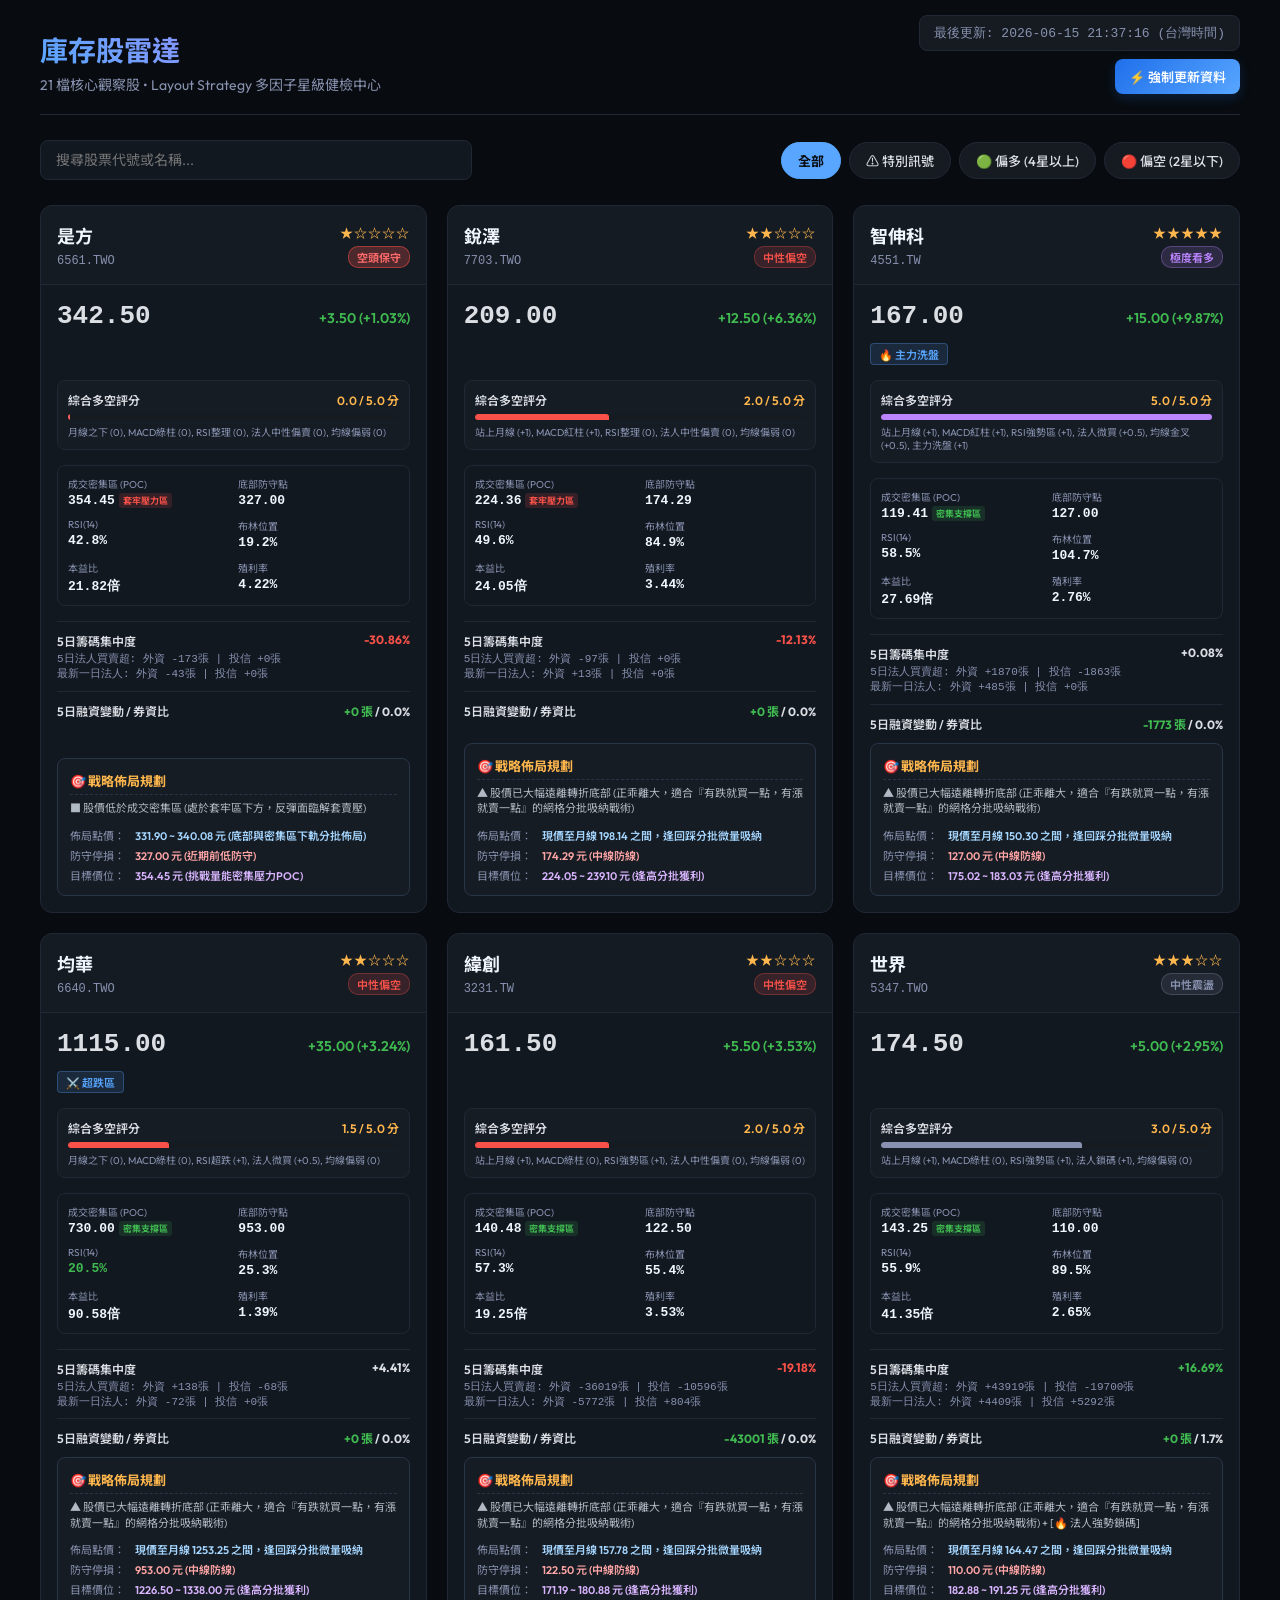
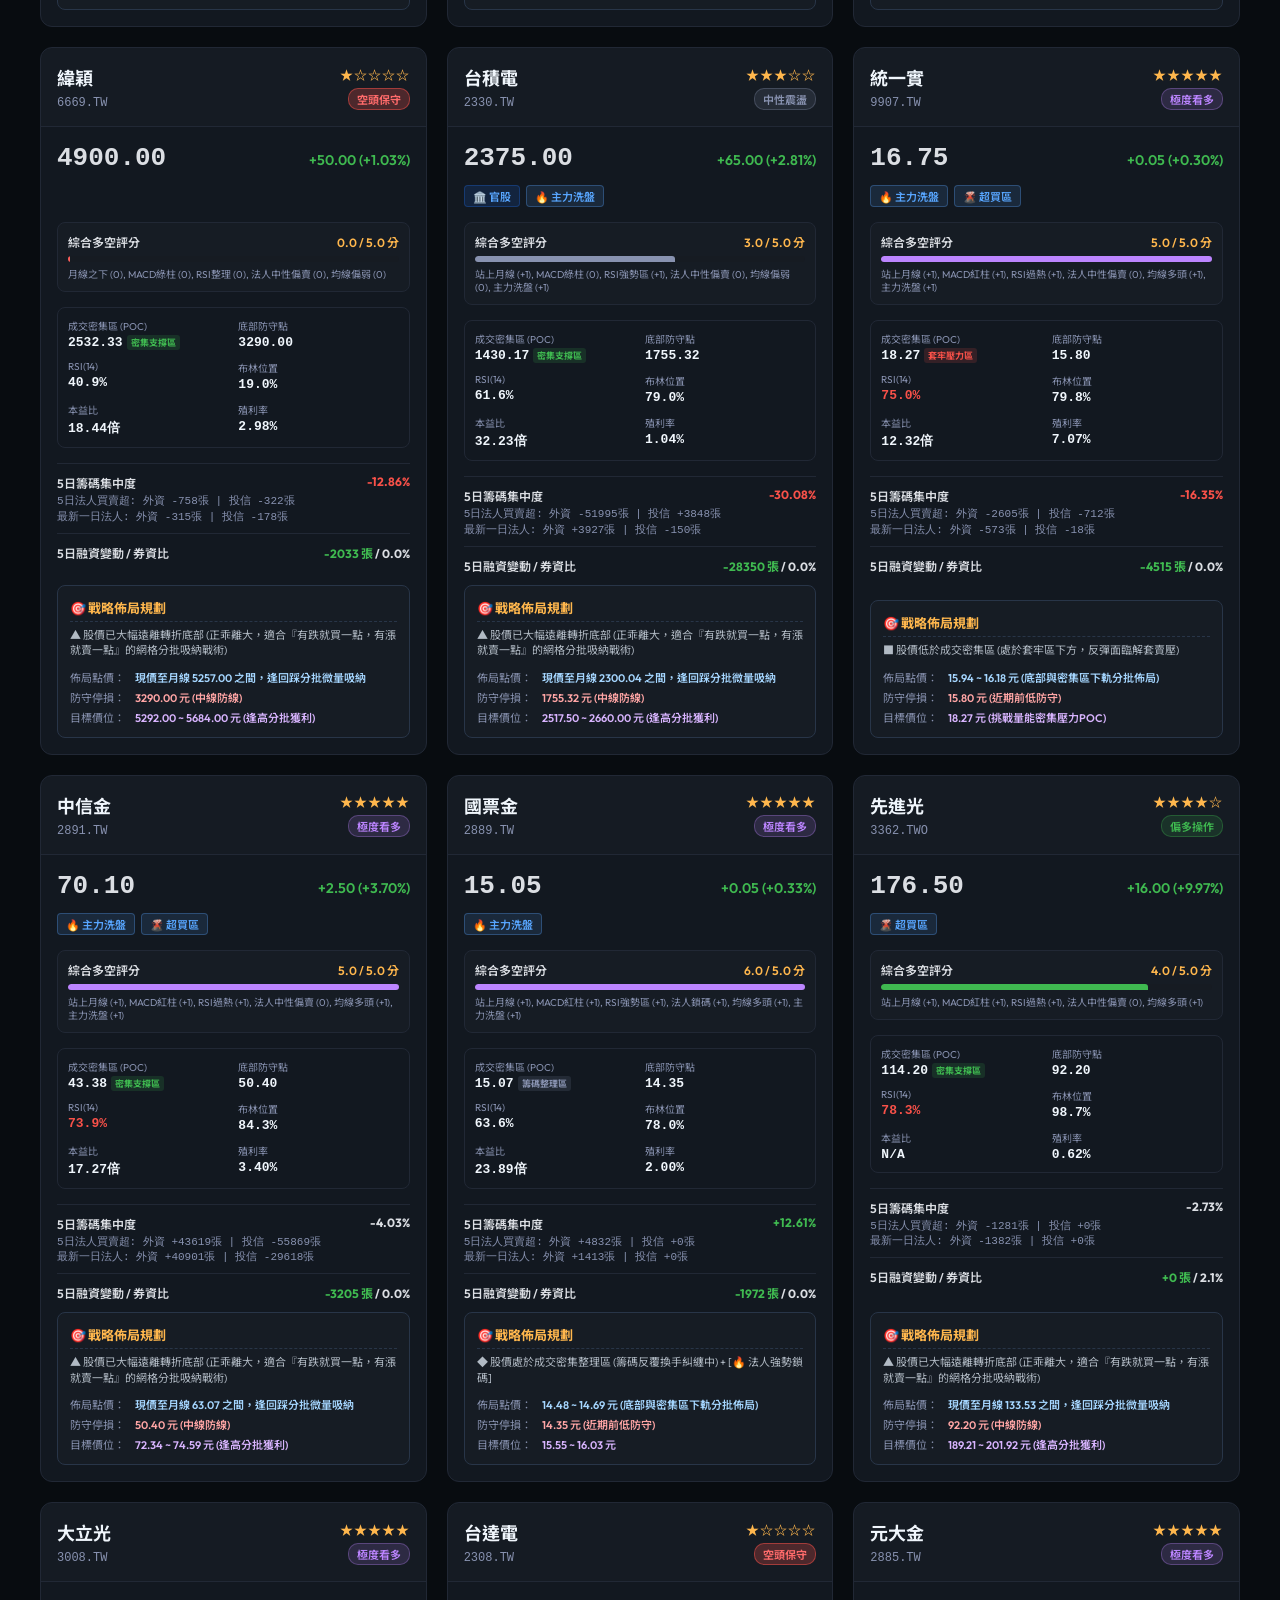
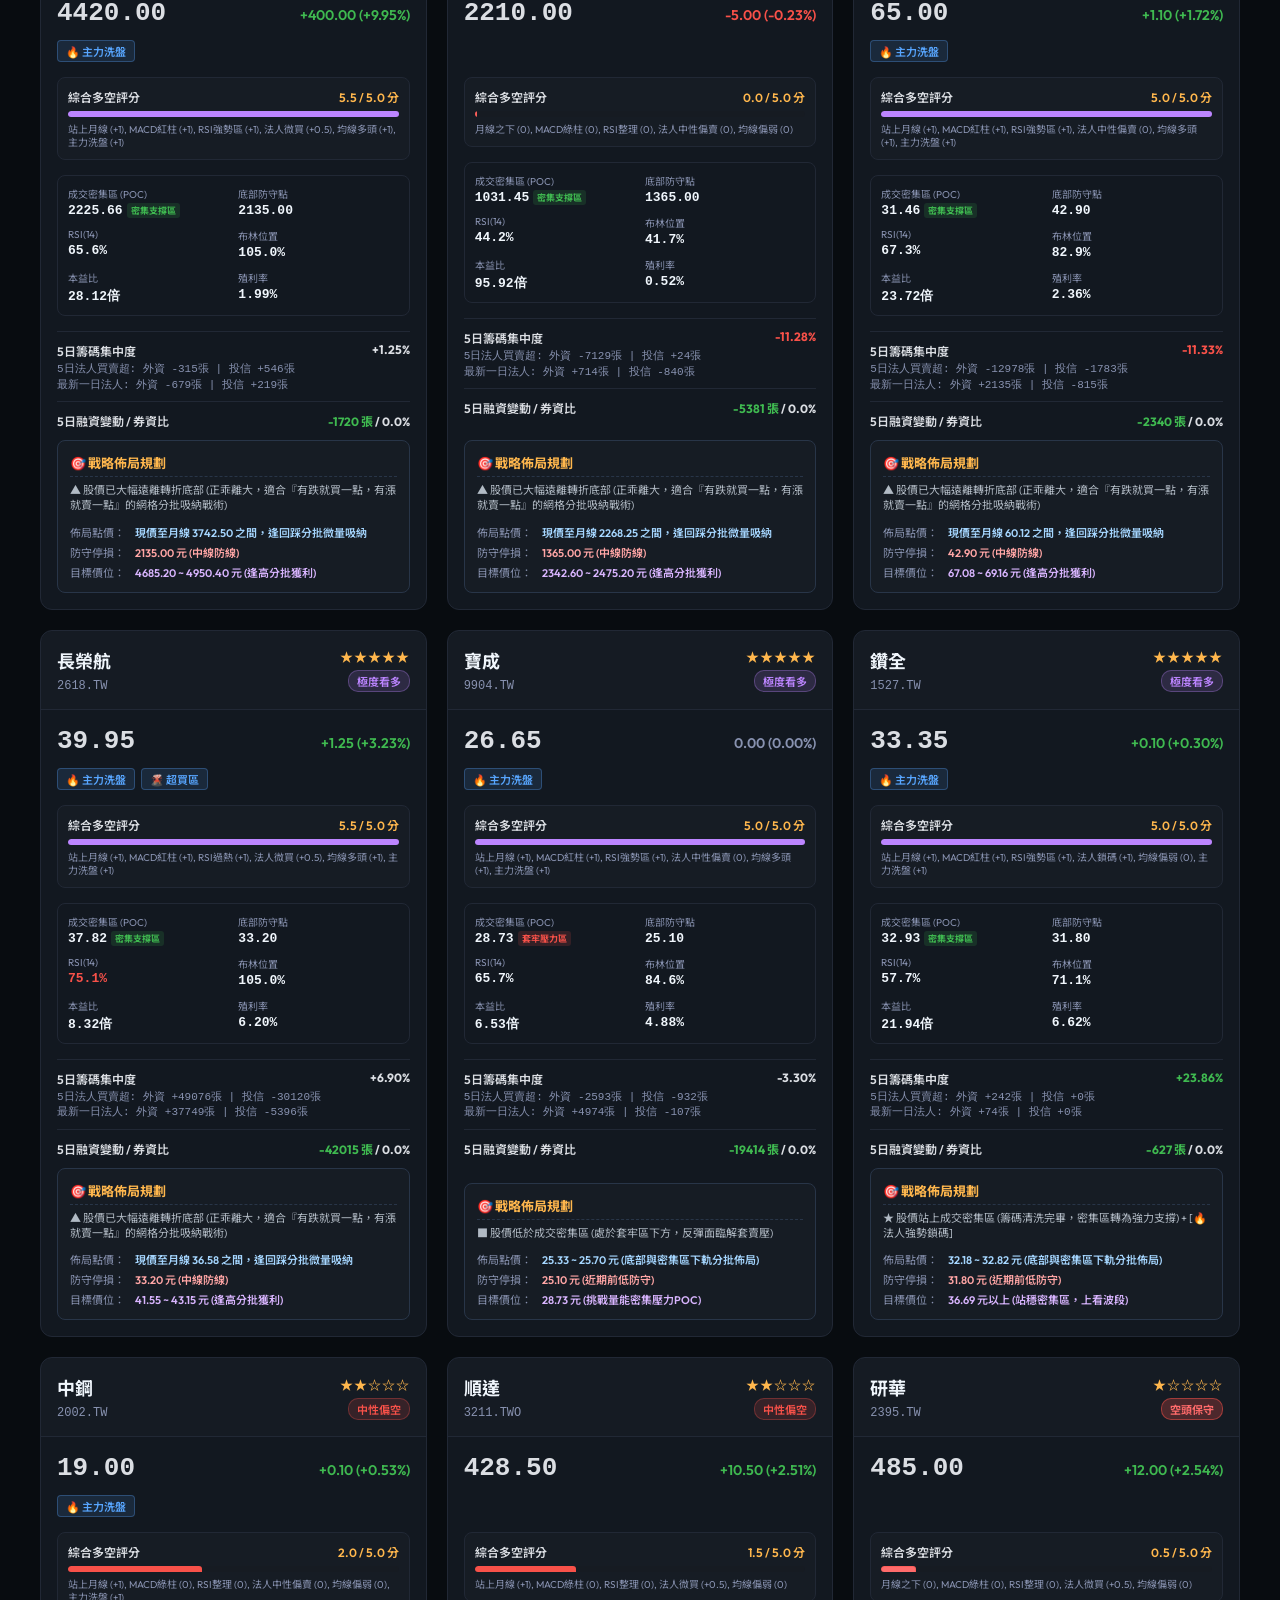
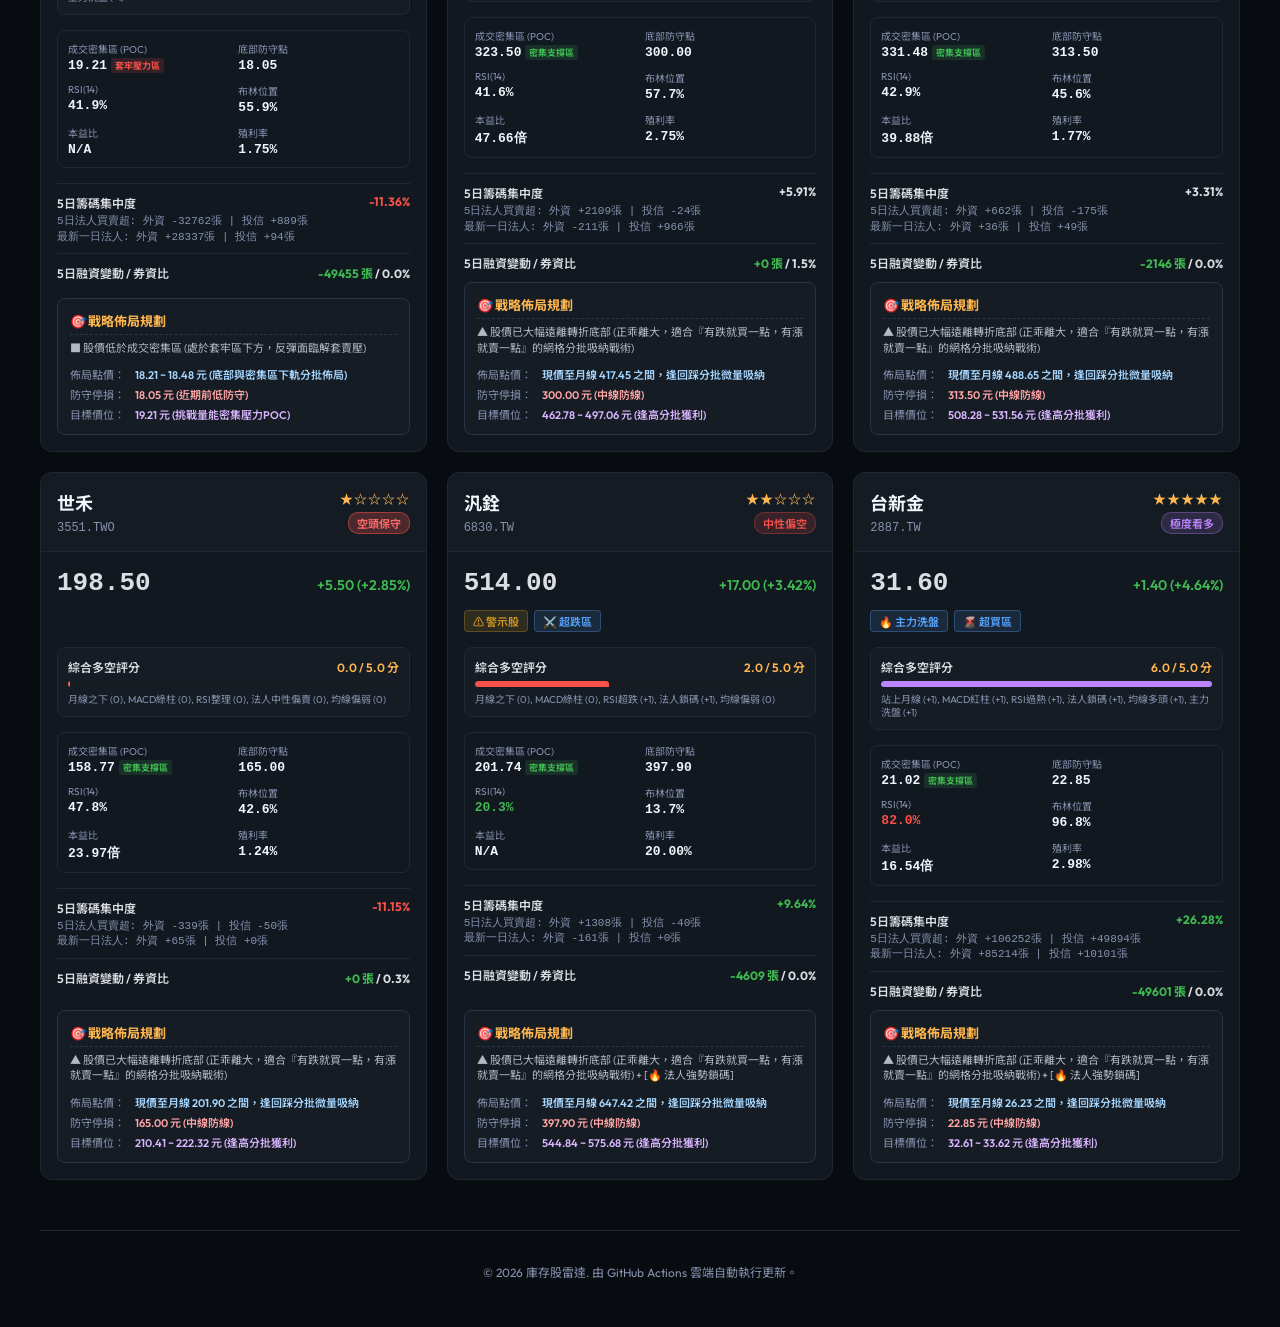
==== commit ed62d1e5: "Add Taishin Financial (2887.TW) to watchlist and dashboard" ====
--- a/index.html
+++ b/index.html
@@ -668,7 +668,7 @@
             </div>
             <div class="update-container">
                 <div class="update-tag">
-                    最後更新: 2026-06-15 21:32:31 (台灣時間)
+                    最後更新: 2026-06-15 21:37:16 (台灣時間)
                 </div>
                 <div style="display: flex; align-items: center; gap: 8px;">
                     <button id="force-update-btn" class="force-update-btn" onclick="triggerWorkflow()">⚡ 強制更新資料</button>
@@ -892,15 +892,15 @@
             </div>
         </div>
         
-        <div class="card" data-symbol="4551.TW" data-name="智伸科" data-signals="" data-trend="trend-bull">
+        <div class="card" data-symbol="4551.TW" data-name="智伸科" data-signals="🔥 主力洗盤" data-trend="trend-bull-extreme">
             <div class="card-header">
                 <div>
                     <span class="stock-name">智伸科</span>
                     <span class="stock-symbol">4551.TW</span>
                 </div>
                 <div class="trend-badge-group">
-                    <div class="stars-rating">★★★★☆</div>
-                    <div class="trend-badge trend-bull">偏多操作</div>
+                    <div class="stars-rating">★★★★★</div>
+                    <div class="trend-badge trend-bull-extreme">極度看多</div>
                 </div>
             </div>
             
@@ -911,19 +911,19 @@
                 </div>
                 
                 <div class="badges-row">
-                    
+                    <span class="badge badge-signal">🔥 主力洗盤</span>
                 </div>
                 
                 <!-- 綜合戰略分析得分 -->
                 <div class="score-section">
                     <div class="score-title">
                         <span>綜合多空評分</span>
-                        <span class="score-val">4.0 / 5.0 分</span>
+                        <span class="score-val">5.0 / 5.0 分</span>
                     </div>
                     <div class="score-bar-container">
-                        <div class="score-bar-fill trend-bull" style="width: 80.0%"></div>
-                    </div>
-                    <div class="score-details">站上月線 (+1), MACD紅柱 (+1), RSI強勢區 (+1), 法人微買 (+0.5), 均線金叉 (+0.5)</div>
+                        <div class="score-bar-fill trend-bull-extreme" style="width: 100.0%"></div>
+                    </div>
+                    <div class="score-details">站上月線 (+1), MACD紅柱 (+1), RSI強勢區 (+1), 法人微買 (+0.5), 均線金叉 (+0.5), 主力洗盤 (+1)</div>
                 </div>
                 
                 <div class="metrics-grid">
@@ -967,7 +967,7 @@
                 <div class="margin-section">
                     <div class="margin-summary">
                         <span>5日融資變動 / 券資比</span>
-                        <span class="margin-val"><span class="down-color">+654 張</span> / 1.6%</span>
+                        <span class="margin-val"><span class="up-color">-1773 張</span> / 0.0%</span>
                     </div>
                 </div>
                 
@@ -1167,7 +1167,7 @@
                 <div class="margin-section">
                     <div class="margin-summary">
                         <span>5日融資變動 / 券資比</span>
-                        <span class="margin-val"><span class="down-color">+928 張</span> / 0.9%</span>
+                        <span class="margin-val"><span class="up-color">-43001 張</span> / 0.0%</span>
                     </div>
                 </div>
                 
@@ -1367,7 +1367,7 @@
                 <div class="margin-section">
                     <div class="margin-summary">
                         <span>5日融資變動 / 券資比</span>
-                        <span class="margin-val"><span class="up-color">-92 張</span> / 0.1%</span>
+                        <span class="margin-val"><span class="up-color">-2033 張</span> / 0.0%</span>
                     </div>
                 </div>
                 
@@ -1467,7 +1467,7 @@
                 <div class="margin-section">
                     <div class="margin-summary">
                         <span>5日融資變動 / 券資比</span>
-                        <span class="margin-val"><span class="up-color">-757 張</span> / 0.1%</span>
+                        <span class="margin-val"><span class="up-color">-28350 張</span> / 0.0%</span>
                     </div>
                 </div>
                 
@@ -1545,11 +1545,11 @@
                     </div>
                     <div class="metric-item">
                         <span class="metric-label">本益比</span>
-                        <span class="metric-val">N/A</span>
+                        <span class="metric-val">12.32倍</span>
                     </div>
                     <div class="metric-item">
                         <span class="metric-label">殖利率</span>
-                        <span class="metric-val value-dy">N/A</span>
+                        <span class="metric-val value-dy">7.07%</span>
                     </div>
                 </div>
                 
@@ -1567,7 +1567,7 @@
                 <div class="margin-section">
                     <div class="margin-summary">
                         <span>5日融資變動 / 券資比</span>
-                        <span class="margin-val"><span class="up-color">-88 張</span> / 0.0%</span>
+                        <span class="margin-val"><span class="up-color">-4515 張</span> / 0.0%</span>
                     </div>
                 </div>
                 
@@ -1645,11 +1645,11 @@
                     </div>
                     <div class="metric-item">
                         <span class="metric-label">本益比</span>
-                        <span class="metric-val">N/A</span>
+                        <span class="metric-val">17.27倍</span>
                     </div>
                     <div class="metric-item">
                         <span class="metric-label">殖利率</span>
-                        <span class="metric-val value-dy">N/A</span>
+                        <span class="metric-val value-dy">3.40%</span>
                     </div>
                 </div>
                 
@@ -1667,7 +1667,7 @@
                 <div class="margin-section">
                     <div class="margin-summary">
                         <span>5日融資變動 / 券資比</span>
-                        <span class="margin-val"><span class="up-color">-386 張</span> / 2.8%</span>
+                        <span class="margin-val"><span class="up-color">-3205 張</span> / 0.0%</span>
                     </div>
                 </div>
                 
@@ -1692,7 +1692,7 @@
             </div>
         </div>
         
-        <div class="card" data-symbol="2889.TW" data-name="國票金" data-signals="" data-trend="trend-bull-extreme">
+        <div class="card" data-symbol="2889.TW" data-name="國票金" data-signals="🔥 主力洗盤" data-trend="trend-bull-extreme">
             <div class="card-header">
                 <div>
                     <span class="stock-name">國票金</span>
@@ -1711,19 +1711,19 @@
                 </div>
                 
                 <div class="badges-row">
-                    
+                    <span class="badge badge-signal">🔥 主力洗盤</span>
                 </div>
                 
                 <!-- 綜合戰略分析得分 -->
                 <div class="score-section">
                     <div class="score-title">
                         <span>綜合多空評分</span>
-                        <span class="score-val">5.0 / 5.0 分</span>
+                        <span class="score-val">6.0 / 5.0 分</span>
                     </div>
                     <div class="score-bar-container">
-                        <div class="score-bar-fill trend-bull-extreme" style="width: 100.0%"></div>
-                    </div>
-                    <div class="score-details">站上月線 (+1), MACD紅柱 (+1), RSI強勢區 (+1), 法人鎖碼 (+1), 均線多頭 (+1)</div>
+                        <div class="score-bar-fill trend-bull-extreme" style="width: 120.0%"></div>
+                    </div>
+                    <div class="score-details">站上月線 (+1), MACD紅柱 (+1), RSI強勢區 (+1), 法人鎖碼 (+1), 均線多頭 (+1), 主力洗盤 (+1)</div>
                 </div>
                 
                 <div class="metrics-grid">
@@ -1767,7 +1767,7 @@
                 <div class="margin-section">
                     <div class="margin-summary">
                         <span>5日融資變動 / 券資比</span>
-                        <span class="margin-val"><span class="down-color">+246 張</span> / 0.1%</span>
+                        <span class="margin-val"><span class="up-color">-1972 張</span> / 0.0%</span>
                     </div>
                 </div>
                 
@@ -1892,7 +1892,7 @@
             </div>
         </div>
         
-        <div class="card" data-symbol="3008.TW" data-name="大立光" data-signals="" data-trend="trend-bull-extreme">
+        <div class="card" data-symbol="3008.TW" data-name="大立光" data-signals="🔥 主力洗盤" data-trend="trend-bull-extreme">
             <div class="card-header">
                 <div>
                     <span class="stock-name">大立光</span>
@@ -1911,19 +1911,19 @@
                 </div>
                 
                 <div class="badges-row">
-                    
+                    <span class="badge badge-signal">🔥 主力洗盤</span>
                 </div>
                 
                 <!-- 綜合戰略分析得分 -->
                 <div class="score-section">
                     <div class="score-title">
                         <span>綜合多空評分</span>
-                        <span class="score-val">4.5 / 5.0 分</span>
+                        <span class="score-val">5.5 / 5.0 分</span>
                     </div>
                     <div class="score-bar-container">
-                        <div class="score-bar-fill trend-bull-extreme" style="width: 90.0%"></div>
-                    </div>
-                    <div class="score-details">站上月線 (+1), MACD紅柱 (+1), RSI強勢區 (+1), 法人微買 (+0.5), 均線多頭 (+1)</div>
+                        <div class="score-bar-fill trend-bull-extreme" style="width: 110.00000000000001%"></div>
+                    </div>
+                    <div class="score-details">站上月線 (+1), MACD紅柱 (+1), RSI強勢區 (+1), 法人微買 (+0.5), 均線多頭 (+1), 主力洗盤 (+1)</div>
                 </div>
                 
                 <div class="metrics-grid">
@@ -1967,7 +1967,7 @@
                 <div class="margin-section">
                     <div class="margin-summary">
                         <span>5日融資變動 / 券資比</span>
-                        <span class="margin-val"><span class="down-color">+271 張</span> / 1.3%</span>
+                        <span class="margin-val"><span class="up-color">-1720 張</span> / 0.0%</span>
                     </div>
                 </div>
                 
@@ -2067,7 +2067,7 @@
                 <div class="margin-section">
                     <div class="margin-summary">
                         <span>5日融資變動 / 券資比</span>
-                        <span class="margin-val"><span class="down-color">+662 張</span> / 0.0%</span>
+                        <span class="margin-val"><span class="up-color">-5381 張</span> / 0.0%</span>
                     </div>
                 </div>
                 
@@ -2092,7 +2092,107 @@
             </div>
         </div>
         
-        <div class="card" data-symbol="2618.TW" data-name="長榮航" data-signals="🌋 超買區" data-trend="trend-bull-extreme">
+        <div class="card" data-symbol="2885.TW" data-name="元大金" data-signals="🔥 主力洗盤" data-trend="trend-bull-extreme">
+            <div class="card-header">
+                <div>
+                    <span class="stock-name">元大金</span>
+                    <span class="stock-symbol">2885.TW</span>
+                </div>
+                <div class="trend-badge-group">
+                    <div class="stars-rating">★★★★★</div>
+                    <div class="trend-badge trend-bull-extreme">極度看多</div>
+                </div>
+            </div>
+            
+            <div class="card-body">
+                <div class="price-row">
+                    <span class="price-val">65.00</span>
+                    <span class="price-change up-color">+1.10 (+1.72%)</span>
+                </div>
+                
+                <div class="badges-row">
+                    <span class="badge badge-signal">🔥 主力洗盤</span>
+                </div>
+                
+                <!-- 綜合戰略分析得分 -->
+                <div class="score-section">
+                    <div class="score-title">
+                        <span>綜合多空評分</span>
+                        <span class="score-val">5.0 / 5.0 分</span>
+                    </div>
+                    <div class="score-bar-container">
+                        <div class="score-bar-fill trend-bull-extreme" style="width: 100.0%"></div>
+                    </div>
+                    <div class="score-details">站上月線 (+1), MACD紅柱 (+1), RSI強勢區 (+1), 法人中性偏賣 (0), 均線多頭 (+1), 主力洗盤 (+1)</div>
+                </div>
+                
+                <div class="metrics-grid">
+                    <div class="metric-item">
+                        <span class="metric-label">成交密集區 (POC)</span>
+                        <span class="metric-val">31.46 <small class="vp-badge vp-bull">密集支撐區</small></span>
+                    </div>
+                    <div class="metric-item">
+                        <span class="metric-label">底部防守點</span>
+                        <span class="metric-val">42.90</span>
+                    </div>
+                    <div class="metric-item">
+                        <span class="metric-label">RSI(14)</span>
+                        <span class="metric-val ">67.3%</span>
+                    </div>
+                    <div class="metric-item">
+                        <span class="metric-label">布林位置</span>
+                        <span class="metric-val">82.9%</span>
+                    </div>
+                    <div class="metric-item">
+                        <span class="metric-label">本益比</span>
+                        <span class="metric-val">23.72倍</span>
+                    </div>
+                    <div class="metric-item">
+                        <span class="metric-label">殖利率</span>
+                        <span class="metric-val value-dy">2.36%</span>
+                    </div>
+                </div>
+                
+                <div class="chip-section">
+                    <div class="chip-summary">
+                        <span>5日籌碼集中度</span>
+                        <span class="chip-val chip-low">-11.33%</span>
+                    </div>
+                    <div class="chip-details">
+                        5日法人買賣超: 外資 -12978張 | 投信 -1783張<br/>
+                        最新一日法人: 外資 +2135張 | 投信 -815張
+                    </div>
+                </div>
+
+                <div class="margin-section">
+                    <div class="margin-summary">
+                        <span>5日融資變動 / 券資比</span>
+                        <span class="margin-val"><span class="up-color">-2340 張</span> / 0.0%</span>
+                    </div>
+                </div>
+                
+                <div class="layout-strategy-box">
+                    <div class="strat-title">🎯 戰略佈局規劃</div>
+                    <div class="strat-desc">▲ 股價已大幅遠離轉折底部 (正乖離大，適合『有跌就買一點，有漲就賣一點』的網格分批吸納戰術)</div>
+                    <div class="strat-grid">
+                        <div class="strat-item">
+                            <span class="s-label">佈局點價：</span>
+                            <span class="s-val text-buy">現價至月線 60.12 之間，逢回踩分批微量吸納</span>
+                        </div>
+                        <div class="strat-item">
+                            <span class="s-label">防守停損：</span>
+                            <span class="s-val text-stop">42.90 元 (中線防線)</span>
+                        </div>
+                        <div class="strat-item">
+                            <span class="s-label">目標價位：</span>
+                            <span class="s-val text-target">67.08 ~ 69.16 元 (逢高分批獲利)</span>
+                        </div>
+                    </div>
+                </div>
+            </div>
+        </div>
+        
+        <div class="card" data-symbol="2618.TW" data-name="長榮航" data-signals="🔥 主力洗盤,🌋 超買區" data-trend="trend-bull-extreme">
             <div class="card-header">
                 <div>
                     <span class="stock-name">長榮航</span>
@@ -2111,19 +2211,19 @@
                 </div>
                 
                 <div class="badges-row">
-                    <span class="badge badge-signal">🌋 超買區</span>
+                    <span class="badge badge-signal">🔥 主力洗盤</span><span class="badge badge-signal">🌋 超買區</span>
                 </div>
                 
                 <!-- 綜合戰略分析得分 -->
                 <div class="score-section">
                     <div class="score-title">
                         <span>綜合多空評分</span>
-                        <span class="score-val">4.5 / 5.0 分</span>
+                        <span class="score-val">5.5 / 5.0 分</span>
                     </div>
                     <div class="score-bar-container">
-                        <div class="score-bar-fill trend-bull-extreme" style="width: 90.0%"></div>
-                    </div>
-                    <div class="score-details">站上月線 (+1), MACD紅柱 (+1), RSI過熱 (+1), 法人微買 (+0.5), 均線多頭 (+1)</div>
+                        <div class="score-bar-fill trend-bull-extreme" style="width: 110.00000000000001%"></div>
+                    </div>
+                    <div class="score-details">站上月線 (+1), MACD紅柱 (+1), RSI過熱 (+1), 法人微買 (+0.5), 均線多頭 (+1), 主力洗盤 (+1)</div>
                 </div>
                 
                 <div class="metrics-grid">
@@ -2167,7 +2267,7 @@
                 <div class="margin-section">
                     <div class="margin-summary">
                         <span>5日融資變動 / 券資比</span>
-                        <span class="margin-val"><span class="down-color">+7512 張</span> / 0.4%</span>
+                        <span class="margin-val"><span class="up-color">-42015 張</span> / 0.0%</span>
                     </div>
                 </div>
                 
@@ -2267,7 +2367,7 @@
                 <div class="margin-section">
                     <div class="margin-summary">
                         <span>5日融資變動 / 券資比</span>
-                        <span class="margin-val"><span class="up-color">-2322 張</span> / 0.0%</span>
+                        <span class="margin-val"><span class="up-color">-19414 張</span> / 0.0%</span>
                     </div>
                 </div>
                 
@@ -2367,7 +2467,7 @@
                 <div class="margin-section">
                     <div class="margin-summary">
                         <span>5日融資變動 / 券資比</span>
-                        <span class="margin-val"><span class="up-color">-21 張</span> / 0.0%</span>
+                        <span class="margin-val"><span class="up-color">-627 張</span> / 0.0%</span>
                     </div>
                 </div>
                 
@@ -2467,7 +2567,7 @@
                 <div class="margin-section">
                     <div class="margin-summary">
                         <span>5日融資變動 / 券資比</span>
-                        <span class="margin-val"><span class="up-color">-3882 張</span> / 1.5%</span>
+                        <span class="margin-val"><span class="up-color">-49455 張</span> / 0.0%</span>
                     </div>
                 </div>
                 
@@ -2667,7 +2767,7 @@
                 <div class="margin-section">
                     <div class="margin-summary">
                         <span>5日融資變動 / 券資比</span>
-                        <span class="margin-val"><span class="up-color">-250 張</span> / 0.6%</span>
+                        <span class="margin-val"><span class="up-color">-2146 張</span> / 0.0%</span>
                     </div>
                 </div>
                 
@@ -2867,7 +2967,7 @@
                 <div class="margin-section">
                     <div class="margin-summary">
                         <span>5日融資變動 / 券資比</span>
-                        <span class="margin-val"><span class="up-color">-202 張</span> / 4.2%</span>
+                        <span class="margin-val"><span class="up-color">-4609 張</span> / 0.0%</span>
                     </div>
                 </div>
                 
@@ -2886,6 +2986,106 @@
                         <div class="strat-item">
                             <span class="s-label">目標價位：</span>
                             <span class="s-val text-target">544.84 ~ 575.68 元 (逢高分批獲利)</span>
+                        </div>
+                    </div>
+                </div>
+            </div>
+        </div>
+        
+        <div class="card" data-symbol="2887.TW" data-name="台新金" data-signals="🔥 主力洗盤,🌋 超買區" data-trend="trend-bull-extreme">
+            <div class="card-header">
+                <div>
+                    <span class="stock-name">台新金</span>
+                    <span class="stock-symbol">2887.TW</span>
+                </div>
+                <div class="trend-badge-group">
+                    <div class="stars-rating">★★★★★</div>
+                    <div class="trend-badge trend-bull-extreme">極度看多</div>
+                </div>
+            </div>
+            
+            <div class="card-body">
+                <div class="price-row">
+                    <span class="price-val">31.60</span>
+                    <span class="price-change up-color">+1.40 (+4.64%)</span>
+                </div>
+                
+                <div class="badges-row">
+                    <span class="badge badge-signal">🔥 主力洗盤</span><span class="badge badge-signal">🌋 超買區</span>
+                </div>
+                
+                <!-- 綜合戰略分析得分 -->
+                <div class="score-section">
+                    <div class="score-title">
+                        <span>綜合多空評分</span>
+                        <span class="score-val">6.0 / 5.0 分</span>
+                    </div>
+                    <div class="score-bar-container">
+                        <div class="score-bar-fill trend-bull-extreme" style="width: 120.0%"></div>
+                    </div>
+                    <div class="score-details">站上月線 (+1), MACD紅柱 (+1), RSI過熱 (+1), 法人鎖碼 (+1), 均線多頭 (+1), 主力洗盤 (+1)</div>
+                </div>
+                
+                <div class="metrics-grid">
+                    <div class="metric-item">
+                        <span class="metric-label">成交密集區 (POC)</span>
+                        <span class="metric-val">21.02 <small class="vp-badge vp-bull">密集支撐區</small></span>
+                    </div>
+                    <div class="metric-item">
+                        <span class="metric-label">底部防守點</span>
+                        <span class="metric-val">22.85</span>
+                    </div>
+                    <div class="metric-item">
+                        <span class="metric-label">RSI(14)</span>
+                        <span class="metric-val rsi-high">82.0%</span>
+                    </div>
+                    <div class="metric-item">
+                        <span class="metric-label">布林位置</span>
+                        <span class="metric-val">96.8%</span>
+                    </div>
+                    <div class="metric-item">
+                        <span class="metric-label">本益比</span>
+                        <span class="metric-val">16.54倍</span>
+                    </div>
+                    <div class="metric-item">
+                        <span class="metric-label">殖利率</span>
+                        <span class="metric-val value-dy">2.98%</span>
+                    </div>
+                </div>
+                
+                <div class="chip-section">
+                    <div class="chip-summary">
+                        <span>5日籌碼集中度</span>
+                        <span class="chip-val chip-high">+26.28%</span>
+                    </div>
+                    <div class="chip-details">
+                        5日法人買賣超: 外資 +106252張 | 投信 +49894張<br/>
+                        最新一日法人: 外資 +85214張 | 投信 +10101張
+                    </div>
+                </div>
+
+                <div class="margin-section">
+                    <div class="margin-summary">
+                        <span>5日融資變動 / 券資比</span>
+                        <span class="margin-val"><span class="up-color">-49601 張</span> / 0.0%</span>
+                    </div>
+                </div>
+                
+                <div class="layout-strategy-box">
+                    <div class="strat-title">🎯 戰略佈局規劃</div>
+                    <div class="strat-desc">▲ 股價已大幅遠離轉折底部 (正乖離大，適合『有跌就買一點，有漲就賣一點』的網格分批吸納戰術) + [🔥 法人強勢鎖碼]</div>
+                    <div class="strat-grid">
+                        <div class="strat-item">
+                            <span class="s-label">佈局點價：</span>
+                            <span class="s-val text-buy">現價至月線 26.23 之間，逢回踩分批微量吸納</span>
+                        </div>
+                        <div class="strat-item">
+                            <span class="s-label">防守停損：</span>
+                            <span class="s-val text-stop">22.85 元 (中線防線)</span>
+                        </div>
+                        <div class="strat-item">
+                            <span class="s-label">目標價位：</span>
+                            <span class="s-val text-target">32.61 ~ 33.62 元 (逢高分批獲利)</span>
                         </div>
                     </div>
                 </div>
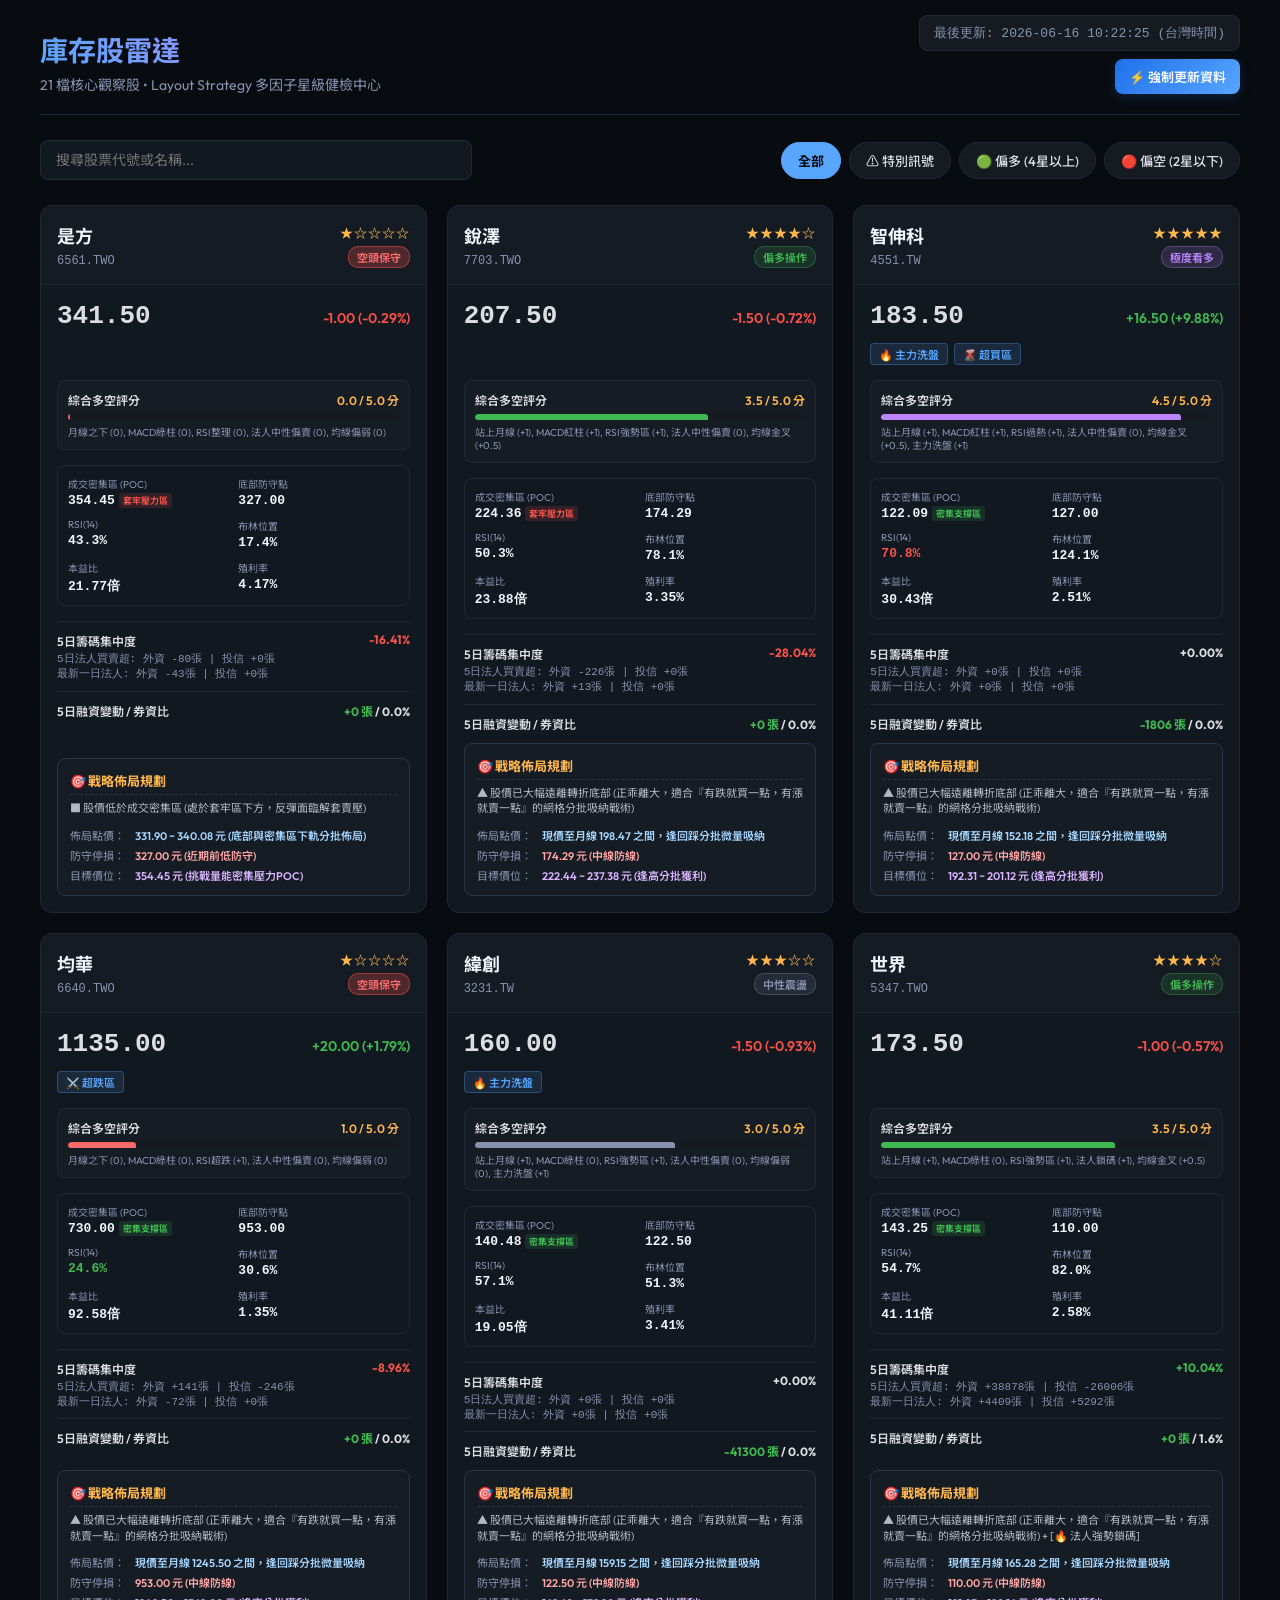
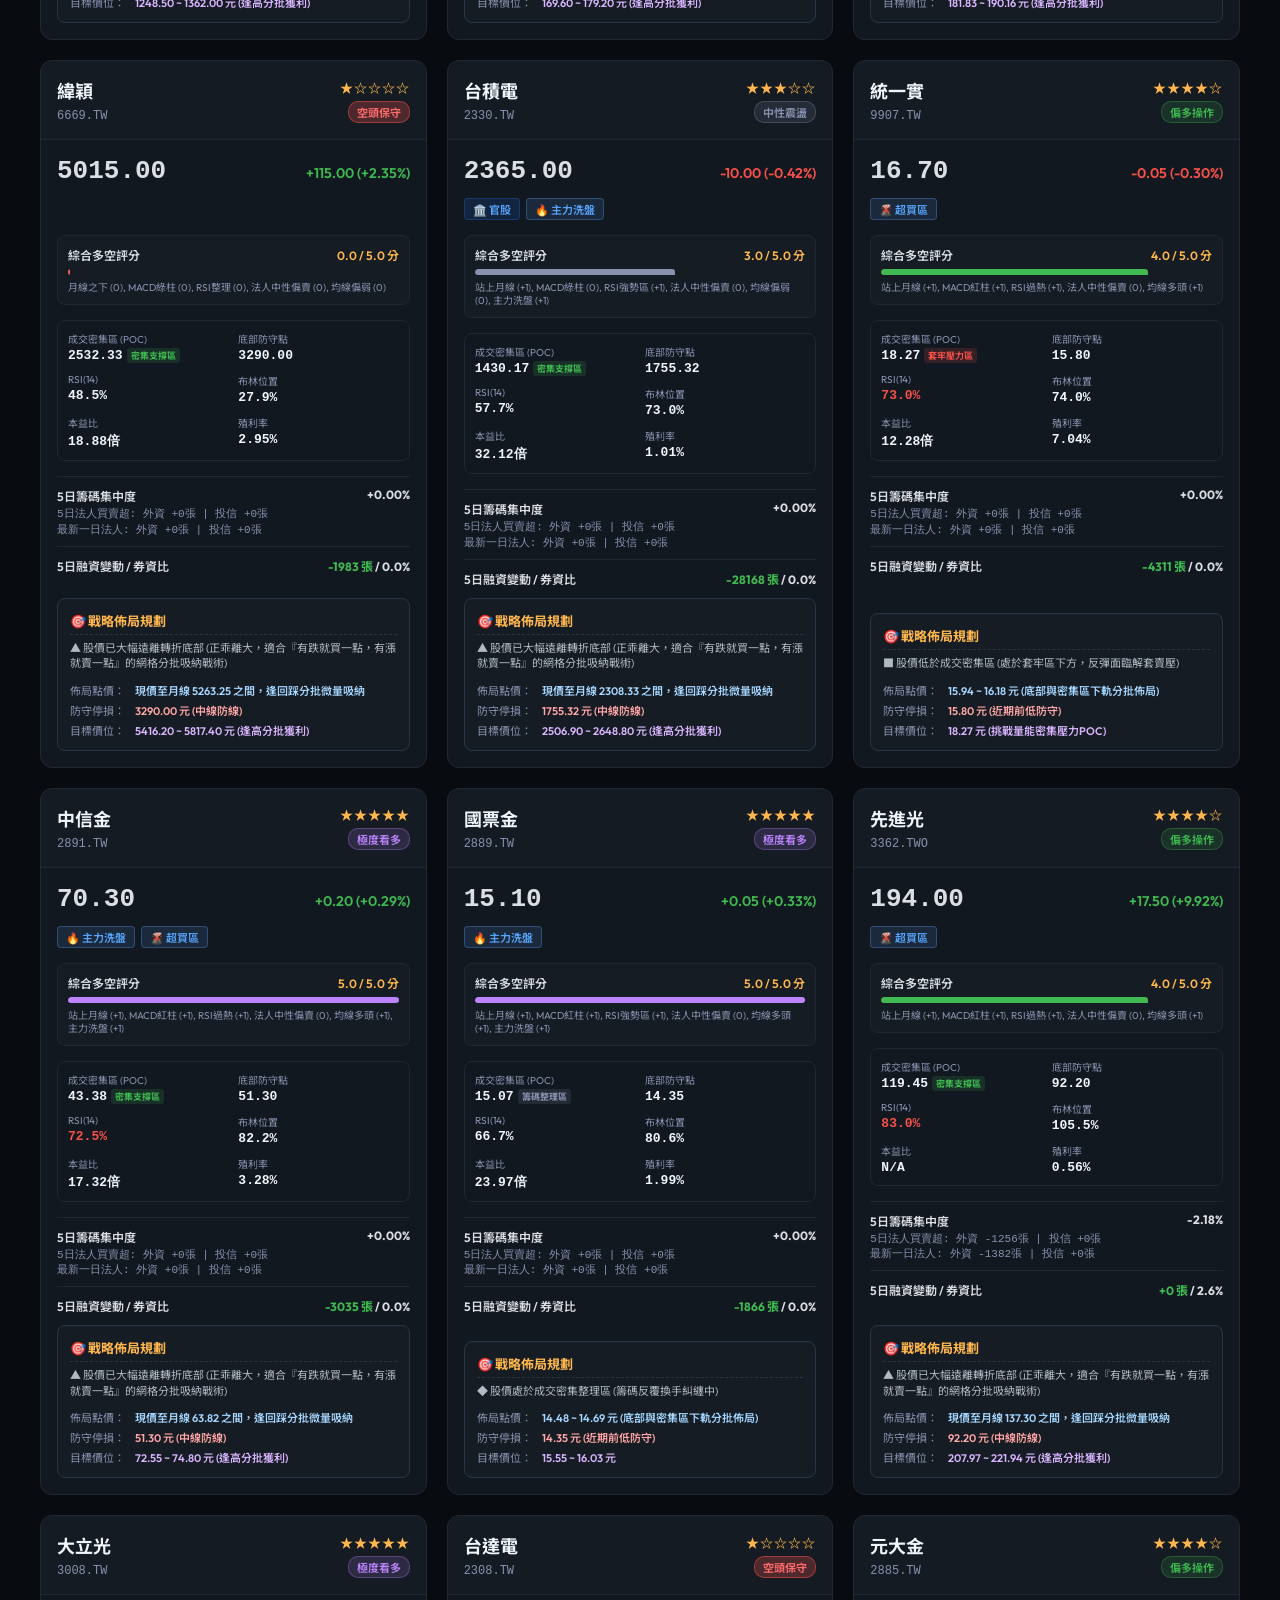
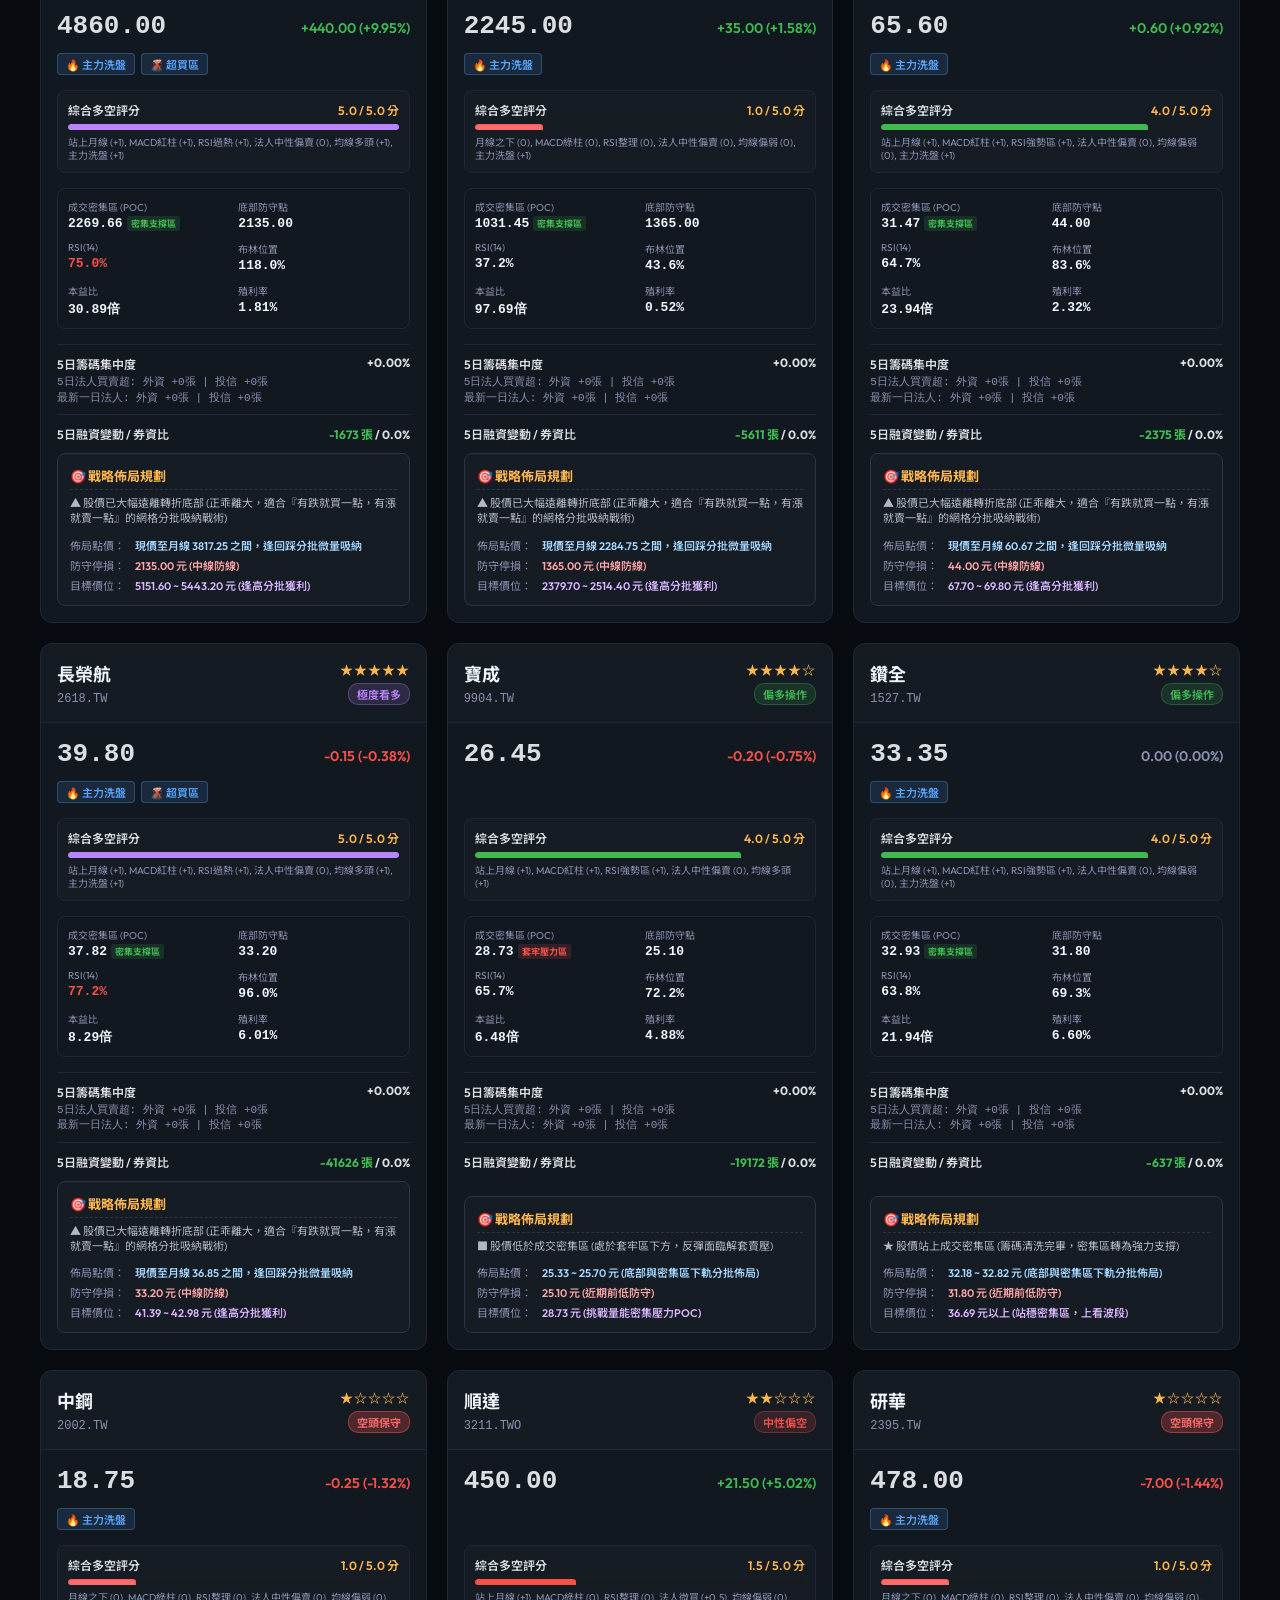
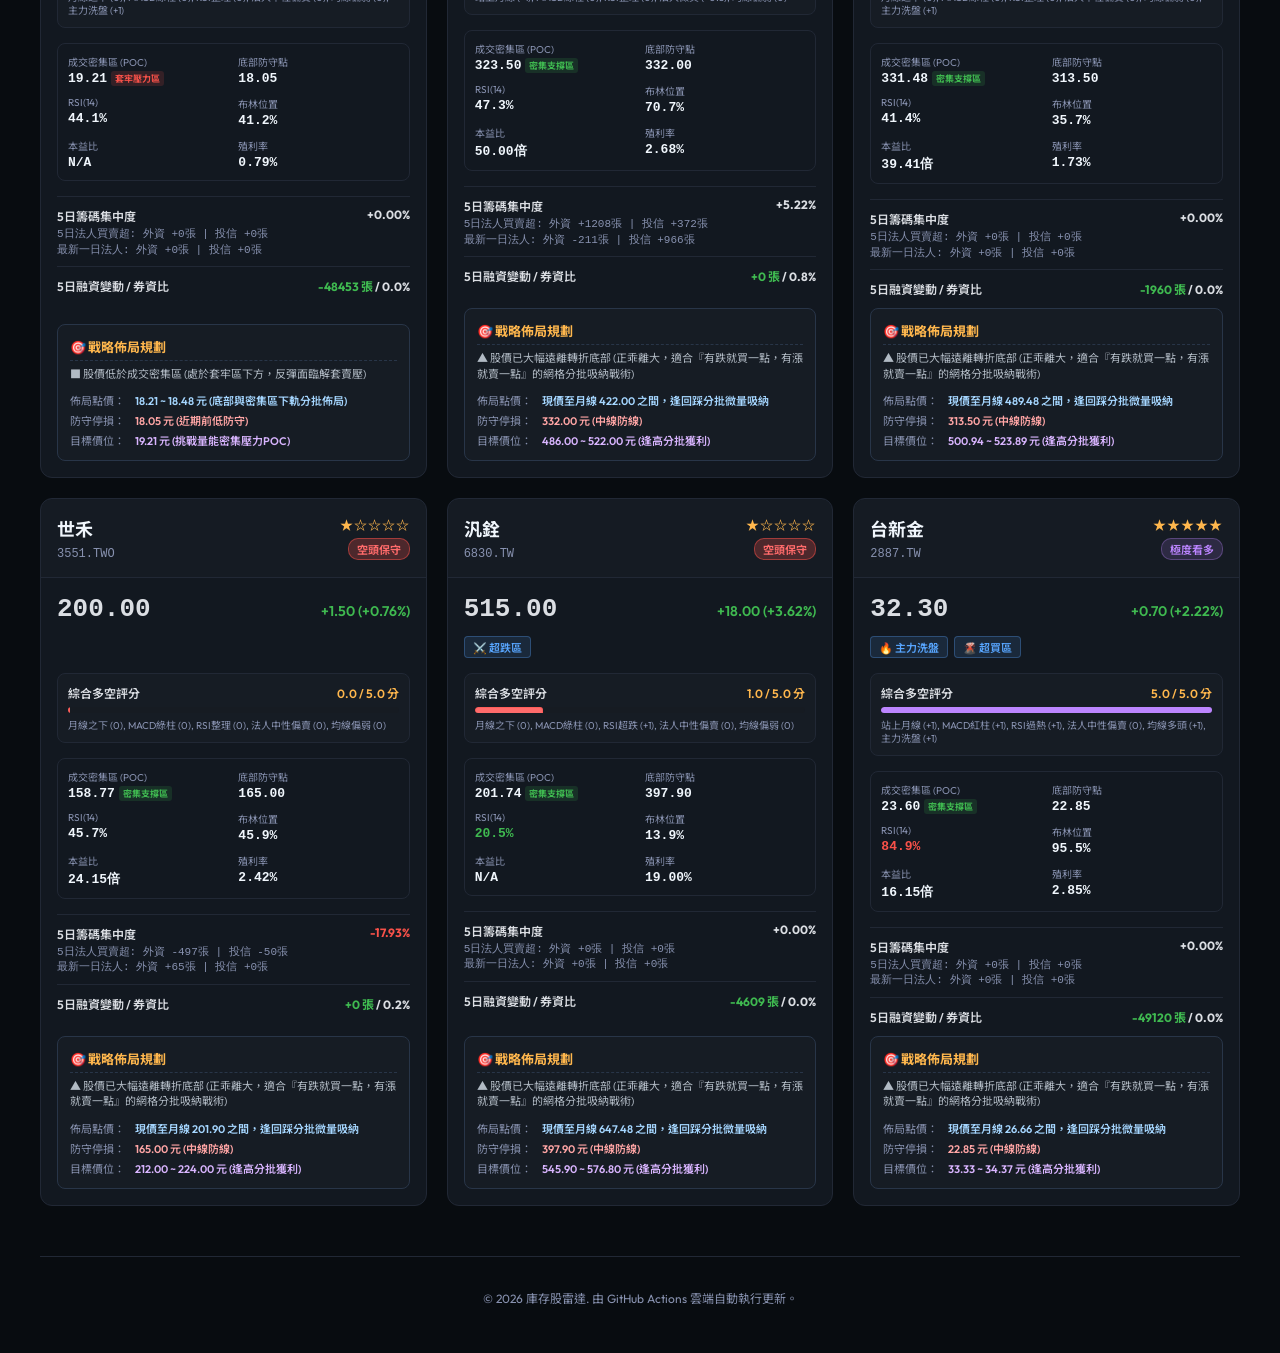
==== commit 3b8aa7d2: "Auto-update stock dashboard HTML" ====
--- a/index.html
+++ b/index.html
@@ -668,7 +668,7 @@
             </div>
             <div class="update-container">
                 <div class="update-tag">
-                    最後更新: 2026-06-15 21:37:16 (台灣時間)
+                    最後更新: 2026-06-16 10:22:25 (台灣時間)
                 </div>
                 <div style="display: flex; align-items: center; gap: 8px;">
                     <button id="force-update-btn" class="force-update-btn" onclick="triggerWorkflow()">⚡ 強制更新資料</button>
@@ -706,8 +706,8 @@
             
             <div class="card-body">
                 <div class="price-row">
-                    <span class="price-val">342.50</span>
-                    <span class="price-change up-color">+3.50 (+1.03%)</span>
+                    <span class="price-val">341.50</span>
+                    <span class="price-change down-color">-1.00 (-0.29%)</span>
                 </div>
                 
                 <div class="badges-row">
@@ -737,29 +737,29 @@
                     </div>
                     <div class="metric-item">
                         <span class="metric-label">RSI(14)</span>
-                        <span class="metric-val ">42.8%</span>
+                        <span class="metric-val ">43.3%</span>
                     </div>
                     <div class="metric-item">
                         <span class="metric-label">布林位置</span>
-                        <span class="metric-val">19.2%</span>
+                        <span class="metric-val">17.4%</span>
                     </div>
                     <div class="metric-item">
                         <span class="metric-label">本益比</span>
-                        <span class="metric-val">21.82倍</span>
+                        <span class="metric-val">21.77倍</span>
                     </div>
                     <div class="metric-item">
                         <span class="metric-label">殖利率</span>
-                        <span class="metric-val value-dy">4.22%</span>
+                        <span class="metric-val value-dy">4.17%</span>
                     </div>
                 </div>
                 
                 <div class="chip-section">
                     <div class="chip-summary">
                         <span>5日籌碼集中度</span>
-                        <span class="chip-val chip-low">-30.86%</span>
+                        <span class="chip-val chip-low">-16.41%</span>
                     </div>
                     <div class="chip-details">
-                        5日法人買賣超: 外資 -173張 | 投信 +0張<br/>
+                        5日法人買賣超: 外資 -80張 | 投信 +0張<br/>
                         最新一日法人: 外資 -43張 | 投信 +0張
                     </div>
                 </div>
@@ -792,22 +792,22 @@
             </div>
         </div>
         
-        <div class="card" data-symbol="7703.TWO" data-name="銳澤" data-signals="" data-trend="trend-bear">
+        <div class="card" data-symbol="7703.TWO" data-name="銳澤" data-signals="" data-trend="trend-bull">
             <div class="card-header">
                 <div>
                     <span class="stock-name">銳澤</span>
                     <span class="stock-symbol">7703.TWO</span>
                 </div>
                 <div class="trend-badge-group">
-                    <div class="stars-rating">★★☆☆☆</div>
-                    <div class="trend-badge trend-bear">中性偏空</div>
+                    <div class="stars-rating">★★★★☆</div>
+                    <div class="trend-badge trend-bull">偏多操作</div>
                 </div>
             </div>
             
             <div class="card-body">
                 <div class="price-row">
-                    <span class="price-val">209.00</span>
-                    <span class="price-change up-color">+12.50 (+6.36%)</span>
+                    <span class="price-val">207.50</span>
+                    <span class="price-change down-color">-1.50 (-0.72%)</span>
                 </div>
                 
                 <div class="badges-row">
@@ -818,12 +818,12 @@
                 <div class="score-section">
                     <div class="score-title">
                         <span>綜合多空評分</span>
-                        <span class="score-val">2.0 / 5.0 分</span>
+                        <span class="score-val">3.5 / 5.0 分</span>
                     </div>
                     <div class="score-bar-container">
-                        <div class="score-bar-fill trend-bear" style="width: 40.0%"></div>
-                    </div>
-                    <div class="score-details">站上月線 (+1), MACD紅柱 (+1), RSI整理 (0), 法人中性偏賣 (0), 均線偏弱 (0)</div>
+                        <div class="score-bar-fill trend-bull" style="width: 70.0%"></div>
+                    </div>
+                    <div class="score-details">站上月線 (+1), MACD紅柱 (+1), RSI強勢區 (+1), 法人中性偏賣 (0), 均線金叉 (+0.5)</div>
                 </div>
                 
                 <div class="metrics-grid">
@@ -837,29 +837,29 @@
                     </div>
                     <div class="metric-item">
                         <span class="metric-label">RSI(14)</span>
-                        <span class="metric-val ">49.6%</span>
+                        <span class="metric-val ">50.3%</span>
                     </div>
                     <div class="metric-item">
                         <span class="metric-label">布林位置</span>
-                        <span class="metric-val">84.9%</span>
+                        <span class="metric-val">78.1%</span>
                     </div>
                     <div class="metric-item">
                         <span class="metric-label">本益比</span>
-                        <span class="metric-val">24.05倍</span>
+                        <span class="metric-val">23.88倍</span>
                     </div>
                     <div class="metric-item">
                         <span class="metric-label">殖利率</span>
-                        <span class="metric-val value-dy">3.44%</span>
+                        <span class="metric-val value-dy">3.35%</span>
                     </div>
                 </div>
                 
                 <div class="chip-section">
                     <div class="chip-summary">
                         <span>5日籌碼集中度</span>
-                        <span class="chip-val chip-low">-12.13%</span>
+                        <span class="chip-val chip-low">-28.04%</span>
                     </div>
                     <div class="chip-details">
-                        5日法人買賣超: 外資 -97張 | 投信 +0張<br/>
+                        5日法人買賣超: 外資 -226張 | 投信 +0張<br/>
                         最新一日法人: 外資 +13張 | 投信 +0張
                     </div>
                 </div>
@@ -877,7 +877,7 @@
                     <div class="strat-grid">
                         <div class="strat-item">
                             <span class="s-label">佈局點價：</span>
-                            <span class="s-val text-buy">現價至月線 198.14 之間，逢回踩分批微量吸納</span>
+                            <span class="s-val text-buy">現價至月線 198.47 之間，逢回踩分批微量吸納</span>
                         </div>
                         <div class="strat-item">
                             <span class="s-label">防守停損：</span>
@@ -885,14 +885,14 @@
                         </div>
                         <div class="strat-item">
                             <span class="s-label">目標價位：</span>
-                            <span class="s-val text-target">224.05 ~ 239.10 元 (逢高分批獲利)</span>
+                            <span class="s-val text-target">222.44 ~ 237.38 元 (逢高分批獲利)</span>
                         </div>
                     </div>
                 </div>
             </div>
         </div>
         
-        <div class="card" data-symbol="4551.TW" data-name="智伸科" data-signals="🔥 主力洗盤" data-trend="trend-bull-extreme">
+        <div class="card" data-symbol="4551.TW" data-name="智伸科" data-signals="🔥 主力洗盤,🌋 超買區" data-trend="trend-bull-extreme">
             <div class="card-header">
                 <div>
                     <span class="stock-name">智伸科</span>
@@ -906,30 +906,30 @@
             
             <div class="card-body">
                 <div class="price-row">
-                    <span class="price-val">167.00</span>
-                    <span class="price-change up-color">+15.00 (+9.87%)</span>
+                    <span class="price-val">183.50</span>
+                    <span class="price-change up-color">+16.50 (+9.88%)</span>
                 </div>
                 
                 <div class="badges-row">
-                    <span class="badge badge-signal">🔥 主力洗盤</span>
+                    <span class="badge badge-signal">🔥 主力洗盤</span><span class="badge badge-signal">🌋 超買區</span>
                 </div>
                 
                 <!-- 綜合戰略分析得分 -->
                 <div class="score-section">
                     <div class="score-title">
                         <span>綜合多空評分</span>
-                        <span class="score-val">5.0 / 5.0 分</span>
+                        <span class="score-val">4.5 / 5.0 分</span>
                     </div>
                     <div class="score-bar-container">
-                        <div class="score-bar-fill trend-bull-extreme" style="width: 100.0%"></div>
-                    </div>
-                    <div class="score-details">站上月線 (+1), MACD紅柱 (+1), RSI強勢區 (+1), 法人微買 (+0.5), 均線金叉 (+0.5), 主力洗盤 (+1)</div>
+                        <div class="score-bar-fill trend-bull-extreme" style="width: 90.0%"></div>
+                    </div>
+                    <div class="score-details">站上月線 (+1), MACD紅柱 (+1), RSI過熱 (+1), 法人中性偏賣 (0), 均線金叉 (+0.5), 主力洗盤 (+1)</div>
                 </div>
                 
                 <div class="metrics-grid">
                     <div class="metric-item">
                         <span class="metric-label">成交密集區 (POC)</span>
-                        <span class="metric-val">119.41 <small class="vp-badge vp-bull">密集支撐區</small></span>
+                        <span class="metric-val">122.09 <small class="vp-badge vp-bull">密集支撐區</small></span>
                     </div>
                     <div class="metric-item">
                         <span class="metric-label">底部防守點</span>
@@ -937,37 +937,37 @@
                     </div>
                     <div class="metric-item">
                         <span class="metric-label">RSI(14)</span>
-                        <span class="metric-val ">58.5%</span>
+                        <span class="metric-val rsi-high">70.8%</span>
                     </div>
                     <div class="metric-item">
                         <span class="metric-label">布林位置</span>
-                        <span class="metric-val">104.7%</span>
+                        <span class="metric-val">124.1%</span>
                     </div>
                     <div class="metric-item">
                         <span class="metric-label">本益比</span>
-                        <span class="metric-val">27.69倍</span>
+                        <span class="metric-val">30.43倍</span>
                     </div>
                     <div class="metric-item">
                         <span class="metric-label">殖利率</span>
-                        <span class="metric-val value-dy">2.76%</span>
+                        <span class="metric-val value-dy">2.51%</span>
                     </div>
                 </div>
                 
                 <div class="chip-section">
                     <div class="chip-summary">
                         <span>5日籌碼集中度</span>
-                        <span class="chip-val ">+0.08%</span>
+                        <span class="chip-val ">+0.00%</span>
                     </div>
                     <div class="chip-details">
-                        5日法人買賣超: 外資 +1870張 | 投信 -1863張<br/>
-                        最新一日法人: 外資 +485張 | 投信 +0張
+                        5日法人買賣超: 外資 +0張 | 投信 +0張<br/>
+                        最新一日法人: 外資 +0張 | 投信 +0張
                     </div>
                 </div>
 
                 <div class="margin-section">
                     <div class="margin-summary">
                         <span>5日融資變動 / 券資比</span>
-                        <span class="margin-val"><span class="up-color">-1773 張</span> / 0.0%</span>
+                        <span class="margin-val"><span class="up-color">-1806 張</span> / 0.0%</span>
                     </div>
                 </div>
                 
@@ -977,7 +977,7 @@
                     <div class="strat-grid">
                         <div class="strat-item">
                             <span class="s-label">佈局點價：</span>
-                            <span class="s-val text-buy">現價至月線 150.30 之間，逢回踩分批微量吸納</span>
+                            <span class="s-val text-buy">現價至月線 152.18 之間，逢回踩分批微量吸納</span>
                         </div>
                         <div class="strat-item">
                             <span class="s-label">防守停損：</span>
@@ -985,29 +985,29 @@
                         </div>
                         <div class="strat-item">
                             <span class="s-label">目標價位：</span>
-                            <span class="s-val text-target">175.02 ~ 183.03 元 (逢高分批獲利)</span>
+                            <span class="s-val text-target">192.31 ~ 201.12 元 (逢高分批獲利)</span>
                         </div>
                     </div>
                 </div>
             </div>
         </div>
         
-        <div class="card" data-symbol="6640.TWO" data-name="均華" data-signals="⚔️ 超跌區" data-trend="trend-bear">
+        <div class="card" data-symbol="6640.TWO" data-name="均華" data-signals="⚔️ 超跌區" data-trend="trend-bear-extreme">
             <div class="card-header">
                 <div>
                     <span class="stock-name">均華</span>
                     <span class="stock-symbol">6640.TWO</span>
                 </div>
                 <div class="trend-badge-group">
-                    <div class="stars-rating">★★☆☆☆</div>
-                    <div class="trend-badge trend-bear">中性偏空</div>
+                    <div class="stars-rating">★☆☆☆☆</div>
+                    <div class="trend-badge trend-bear-extreme">空頭保守</div>
                 </div>
             </div>
             
             <div class="card-body">
                 <div class="price-row">
-                    <span class="price-val">1115.00</span>
-                    <span class="price-change up-color">+35.00 (+3.24%)</span>
+                    <span class="price-val">1135.00</span>
+                    <span class="price-change up-color">+20.00 (+1.79%)</span>
                 </div>
                 
                 <div class="badges-row">
@@ -1018,12 +1018,12 @@
                 <div class="score-section">
                     <div class="score-title">
                         <span>綜合多空評分</span>
-                        <span class="score-val">1.5 / 5.0 分</span>
+                        <span class="score-val">1.0 / 5.0 分</span>
                     </div>
                     <div class="score-bar-container">
-                        <div class="score-bar-fill trend-bear" style="width: 30.0%"></div>
-                    </div>
-                    <div class="score-details">月線之下 (0), MACD綠柱 (0), RSI超跌 (+1), 法人微買 (+0.5), 均線偏弱 (0)</div>
+                        <div class="score-bar-fill trend-bear-extreme" style="width: 20.0%"></div>
+                    </div>
+                    <div class="score-details">月線之下 (0), MACD綠柱 (0), RSI超跌 (+1), 法人中性偏賣 (0), 均線偏弱 (0)</div>
                 </div>
                 
                 <div class="metrics-grid">
@@ -1037,29 +1037,29 @@
                     </div>
                     <div class="metric-item">
                         <span class="metric-label">RSI(14)</span>
-                        <span class="metric-val rsi-low">20.5%</span>
+                        <span class="metric-val rsi-low">24.6%</span>
                     </div>
                     <div class="metric-item">
                         <span class="metric-label">布林位置</span>
-                        <span class="metric-val">25.3%</span>
+                        <span class="metric-val">30.6%</span>
                     </div>
                     <div class="metric-item">
                         <span class="metric-label">本益比</span>
-                        <span class="metric-val">90.58倍</span>
+                        <span class="metric-val">92.58倍</span>
                     </div>
                     <div class="metric-item">
                         <span class="metric-label">殖利率</span>
-                        <span class="metric-val value-dy">1.39%</span>
+                        <span class="metric-val value-dy">1.35%</span>
                     </div>
                 </div>
                 
                 <div class="chip-section">
                     <div class="chip-summary">
                         <span>5日籌碼集中度</span>
-                        <span class="chip-val ">+4.41%</span>
+                        <span class="chip-val chip-low">-8.96%</span>
                     </div>
                     <div class="chip-details">
-                        5日法人買賣超: 外資 +138張 | 投信 -68張<br/>
+                        5日法人買賣超: 外資 +141張 | 投信 -246張<br/>
                         最新一日法人: 外資 -72張 | 投信 +0張
                     </div>
                 </div>
@@ -1077,7 +1077,7 @@
                     <div class="strat-grid">
                         <div class="strat-item">
                             <span class="s-label">佈局點價：</span>
-                            <span class="s-val text-buy">現價至月線 1253.25 之間，逢回踩分批微量吸納</span>
+                            <span class="s-val text-buy">現價至月線 1245.50 之間，逢回踩分批微量吸納</span>
                         </div>
                         <div class="strat-item">
                             <span class="s-label">防守停損：</span>
@@ -1085,133 +1085,33 @@
                         </div>
                         <div class="strat-item">
                             <span class="s-label">目標價位：</span>
-                            <span class="s-val text-target">1226.50 ~ 1338.00 元 (逢高分批獲利)</span>
+                            <span class="s-val text-target">1248.50 ~ 1362.00 元 (逢高分批獲利)</span>
                         </div>
                     </div>
                 </div>
             </div>
         </div>
         
-        <div class="card" data-symbol="3231.TW" data-name="緯創" data-signals="" data-trend="trend-bear">
+        <div class="card" data-symbol="3231.TW" data-name="緯創" data-signals="🔥 主力洗盤" data-trend="trend-neutral">
             <div class="card-header">
                 <div>
                     <span class="stock-name">緯創</span>
                     <span class="stock-symbol">3231.TW</span>
                 </div>
                 <div class="trend-badge-group">
-                    <div class="stars-rating">★★☆☆☆</div>
-                    <div class="trend-badge trend-bear">中性偏空</div>
+                    <div class="stars-rating">★★★☆☆</div>
+                    <div class="trend-badge trend-neutral">中性震盪</div>
                 </div>
             </div>
             
             <div class="card-body">
                 <div class="price-row">
-                    <span class="price-val">161.50</span>
-                    <span class="price-change up-color">+5.50 (+3.53%)</span>
+                    <span class="price-val">160.00</span>
+                    <span class="price-change down-color">-1.50 (-0.93%)</span>
                 </div>
                 
                 <div class="badges-row">
-                    
-                </div>
-                
-                <!-- 綜合戰略分析得分 -->
-                <div class="score-section">
-                    <div class="score-title">
-                        <span>綜合多空評分</span>
-                        <span class="score-val">2.0 / 5.0 分</span>
-                    </div>
-                    <div class="score-bar-container">
-                        <div class="score-bar-fill trend-bear" style="width: 40.0%"></div>
-                    </div>
-                    <div class="score-details">站上月線 (+1), MACD綠柱 (0), RSI強勢區 (+1), 法人中性偏賣 (0), 均線偏弱 (0)</div>
-                </div>
-                
-                <div class="metrics-grid">
-                    <div class="metric-item">
-                        <span class="metric-label">成交密集區 (POC)</span>
-                        <span class="metric-val">140.48 <small class="vp-badge vp-bull">密集支撐區</small></span>
-                    </div>
-                    <div class="metric-item">
-                        <span class="metric-label">底部防守點</span>
-                        <span class="metric-val">122.50</span>
-                    </div>
-                    <div class="metric-item">
-                        <span class="metric-label">RSI(14)</span>
-                        <span class="metric-val ">57.3%</span>
-                    </div>
-                    <div class="metric-item">
-                        <span class="metric-label">布林位置</span>
-                        <span class="metric-val">55.4%</span>
-                    </div>
-                    <div class="metric-item">
-                        <span class="metric-label">本益比</span>
-                        <span class="metric-val">19.25倍</span>
-                    </div>
-                    <div class="metric-item">
-                        <span class="metric-label">殖利率</span>
-                        <span class="metric-val value-dy">3.53%</span>
-                    </div>
-                </div>
-                
-                <div class="chip-section">
-                    <div class="chip-summary">
-                        <span>5日籌碼集中度</span>
-                        <span class="chip-val chip-low">-19.18%</span>
-                    </div>
-                    <div class="chip-details">
-                        5日法人買賣超: 外資 -36019張 | 投信 -10596張<br/>
-                        最新一日法人: 外資 -5772張 | 投信 +804張
-                    </div>
-                </div>
-
-                <div class="margin-section">
-                    <div class="margin-summary">
-                        <span>5日融資變動 / 券資比</span>
-                        <span class="margin-val"><span class="up-color">-43001 張</span> / 0.0%</span>
-                    </div>
-                </div>
-                
-                <div class="layout-strategy-box">
-                    <div class="strat-title">🎯 戰略佈局規劃</div>
-                    <div class="strat-desc">▲ 股價已大幅遠離轉折底部 (正乖離大，適合『有跌就買一點，有漲就賣一點』的網格分批吸納戰術)</div>
-                    <div class="strat-grid">
-                        <div class="strat-item">
-                            <span class="s-label">佈局點價：</span>
-                            <span class="s-val text-buy">現價至月線 157.78 之間，逢回踩分批微量吸納</span>
-                        </div>
-                        <div class="strat-item">
-                            <span class="s-label">防守停損：</span>
-                            <span class="s-val text-stop">122.50 元 (中線防線)</span>
-                        </div>
-                        <div class="strat-item">
-                            <span class="s-label">目標價位：</span>
-                            <span class="s-val text-target">171.19 ~ 180.88 元 (逢高分批獲利)</span>
-                        </div>
-                    </div>
-                </div>
-            </div>
-        </div>
-        
-        <div class="card" data-symbol="5347.TWO" data-name="世界" data-signals="" data-trend="trend-neutral">
-            <div class="card-header">
-                <div>
-                    <span class="stock-name">世界</span>
-                    <span class="stock-symbol">5347.TWO</span>
-                </div>
-                <div class="trend-badge-group">
-                    <div class="stars-rating">★★★☆☆</div>
-                    <div class="trend-badge trend-neutral">中性震盪</div>
-                </div>
-            </div>
-            
-            <div class="card-body">
-                <div class="price-row">
-                    <span class="price-val">174.50</span>
-                    <span class="price-change up-color">+5.00 (+2.95%)</span>
-                </div>
-                
-                <div class="badges-row">
-                    
+                    <span class="badge badge-signal">🔥 主力洗盤</span>
                 </div>
                 
                 <!-- 綜合戰略分析得分 -->
@@ -1223,51 +1123,151 @@
                     <div class="score-bar-container">
                         <div class="score-bar-fill trend-neutral" style="width: 60.0%"></div>
                     </div>
-                    <div class="score-details">站上月線 (+1), MACD綠柱 (0), RSI強勢區 (+1), 法人鎖碼 (+1), 均線偏弱 (0)</div>
+                    <div class="score-details">站上月線 (+1), MACD綠柱 (0), RSI強勢區 (+1), 法人中性偏賣 (0), 均線偏弱 (0), 主力洗盤 (+1)</div>
                 </div>
                 
                 <div class="metrics-grid">
                     <div class="metric-item">
                         <span class="metric-label">成交密集區 (POC)</span>
-                        <span class="metric-val">143.25 <small class="vp-badge vp-bull">密集支撐區</small></span>
+                        <span class="metric-val">140.48 <small class="vp-badge vp-bull">密集支撐區</small></span>
                     </div>
                     <div class="metric-item">
                         <span class="metric-label">底部防守點</span>
-                        <span class="metric-val">110.00</span>
+                        <span class="metric-val">122.50</span>
                     </div>
                     <div class="metric-item">
                         <span class="metric-label">RSI(14)</span>
-                        <span class="metric-val ">55.9%</span>
+                        <span class="metric-val ">57.1%</span>
                     </div>
                     <div class="metric-item">
                         <span class="metric-label">布林位置</span>
-                        <span class="metric-val">89.5%</span>
+                        <span class="metric-val">51.3%</span>
                     </div>
                     <div class="metric-item">
                         <span class="metric-label">本益比</span>
-                        <span class="metric-val">41.35倍</span>
+                        <span class="metric-val">19.05倍</span>
                     </div>
                     <div class="metric-item">
                         <span class="metric-label">殖利率</span>
-                        <span class="metric-val value-dy">2.65%</span>
+                        <span class="metric-val value-dy">3.41%</span>
                     </div>
                 </div>
                 
                 <div class="chip-section">
                     <div class="chip-summary">
                         <span>5日籌碼集中度</span>
-                        <span class="chip-val chip-high">+16.69%</span>
+                        <span class="chip-val ">+0.00%</span>
                     </div>
                     <div class="chip-details">
-                        5日法人買賣超: 外資 +43919張 | 投信 -19700張<br/>
-                        最新一日法人: 外資 +4409張 | 投信 +5292張
+                        5日法人買賣超: 外資 +0張 | 投信 +0張<br/>
+                        最新一日法人: 外資 +0張 | 投信 +0張
                     </div>
                 </div>
 
                 <div class="margin-section">
                     <div class="margin-summary">
                         <span>5日融資變動 / 券資比</span>
-                        <span class="margin-val"><span class="up-color">+0 張</span> / 1.7%</span>
+                        <span class="margin-val"><span class="up-color">-41300 張</span> / 0.0%</span>
+                    </div>
+                </div>
+                
+                <div class="layout-strategy-box">
+                    <div class="strat-title">🎯 戰略佈局規劃</div>
+                    <div class="strat-desc">▲ 股價已大幅遠離轉折底部 (正乖離大，適合『有跌就買一點，有漲就賣一點』的網格分批吸納戰術)</div>
+                    <div class="strat-grid">
+                        <div class="strat-item">
+                            <span class="s-label">佈局點價：</span>
+                            <span class="s-val text-buy">現價至月線 159.15 之間，逢回踩分批微量吸納</span>
+                        </div>
+                        <div class="strat-item">
+                            <span class="s-label">防守停損：</span>
+                            <span class="s-val text-stop">122.50 元 (中線防線)</span>
+                        </div>
+                        <div class="strat-item">
+                            <span class="s-label">目標價位：</span>
+                            <span class="s-val text-target">169.60 ~ 179.20 元 (逢高分批獲利)</span>
+                        </div>
+                    </div>
+                </div>
+            </div>
+        </div>
+        
+        <div class="card" data-symbol="5347.TWO" data-name="世界" data-signals="" data-trend="trend-bull">
+            <div class="card-header">
+                <div>
+                    <span class="stock-name">世界</span>
+                    <span class="stock-symbol">5347.TWO</span>
+                </div>
+                <div class="trend-badge-group">
+                    <div class="stars-rating">★★★★☆</div>
+                    <div class="trend-badge trend-bull">偏多操作</div>
+                </div>
+            </div>
+            
+            <div class="card-body">
+                <div class="price-row">
+                    <span class="price-val">173.50</span>
+                    <span class="price-change down-color">-1.00 (-0.57%)</span>
+                </div>
+                
+                <div class="badges-row">
+                    
+                </div>
+                
+                <!-- 綜合戰略分析得分 -->
+                <div class="score-section">
+                    <div class="score-title">
+                        <span>綜合多空評分</span>
+                        <span class="score-val">3.5 / 5.0 分</span>
+                    </div>
+                    <div class="score-bar-container">
+                        <div class="score-bar-fill trend-bull" style="width: 70.0%"></div>
+                    </div>
+                    <div class="score-details">站上月線 (+1), MACD綠柱 (0), RSI強勢區 (+1), 法人鎖碼 (+1), 均線金叉 (+0.5)</div>
+                </div>
+                
+                <div class="metrics-grid">
+                    <div class="metric-item">
+                        <span class="metric-label">成交密集區 (POC)</span>
+                        <span class="metric-val">143.25 <small class="vp-badge vp-bull">密集支撐區</small></span>
+                    </div>
+                    <div class="metric-item">
+                        <span class="metric-label">底部防守點</span>
+                        <span class="metric-val">110.00</span>
+                    </div>
+                    <div class="metric-item">
+                        <span class="metric-label">RSI(14)</span>
+                        <span class="metric-val ">54.7%</span>
+                    </div>
+                    <div class="metric-item">
+                        <span class="metric-label">布林位置</span>
+                        <span class="metric-val">82.0%</span>
+                    </div>
+                    <div class="metric-item">
+                        <span class="metric-label">本益比</span>
+                        <span class="metric-val">41.11倍</span>
+                    </div>
+                    <div class="metric-item">
+                        <span class="metric-label">殖利率</span>
+                        <span class="metric-val value-dy">2.58%</span>
+                    </div>
+                </div>
+                
+                <div class="chip-section">
+                    <div class="chip-summary">
+                        <span>5日籌碼集中度</span>
+                        <span class="chip-val chip-high">+10.04%</span>
+                    </div>
+                    <div class="chip-details">
+                        5日法人買賣超: 外資 +38878張 | 投信 -26006張<br/>
+                        最新一日法人: 外資 +4409張 | 投信 +5292張
+                    </div>
+                </div>
+
+                <div class="margin-section">
+                    <div class="margin-summary">
+                        <span>5日融資變動 / 券資比</span>
+                        <span class="margin-val"><span class="up-color">+0 張</span> / 1.6%</span>
                     </div>
                 </div>
                 
@@ -1277,7 +1277,7 @@
                     <div class="strat-grid">
                         <div class="strat-item">
                             <span class="s-label">佈局點價：</span>
-                            <span class="s-val text-buy">現價至月線 164.47 之間，逢回踩分批微量吸納</span>
+                            <span class="s-val text-buy">現價至月線 165.28 之間，逢回踩分批微量吸納</span>
                         </div>
                         <div class="strat-item">
                             <span class="s-label">防守停損：</span>
@@ -1285,7 +1285,7 @@
                         </div>
                         <div class="strat-item">
                             <span class="s-label">目標價位：</span>
-                            <span class="s-val text-target">182.88 ~ 191.25 元 (逢高分批獲利)</span>
+                            <span class="s-val text-target">181.83 ~ 190.16 元 (逢高分批獲利)</span>
                         </div>
                     </div>
                 </div>
@@ -1306,8 +1306,8 @@
             
             <div class="card-body">
                 <div class="price-row">
-                    <span class="price-val">4900.00</span>
-                    <span class="price-change up-color">+50.00 (+1.03%)</span>
+                    <span class="price-val">5015.00</span>
+                    <span class="price-change up-color">+115.00 (+2.35%)</span>
                 </div>
                 
                 <div class="badges-row">
@@ -1337,37 +1337,37 @@
                     </div>
                     <div class="metric-item">
                         <span class="metric-label">RSI(14)</span>
-                        <span class="metric-val ">40.9%</span>
+                        <span class="metric-val ">48.5%</span>
                     </div>
                     <div class="metric-item">
                         <span class="metric-label">布林位置</span>
-                        <span class="metric-val">19.0%</span>
+                        <span class="metric-val">27.9%</span>
                     </div>
                     <div class="metric-item">
                         <span class="metric-label">本益比</span>
-                        <span class="metric-val">18.44倍</span>
+                        <span class="metric-val">18.88倍</span>
                     </div>
                     <div class="metric-item">
                         <span class="metric-label">殖利率</span>
-                        <span class="metric-val value-dy">2.98%</span>
+                        <span class="metric-val value-dy">2.95%</span>
                     </div>
                 </div>
                 
                 <div class="chip-section">
                     <div class="chip-summary">
                         <span>5日籌碼集中度</span>
-                        <span class="chip-val chip-low">-12.86%</span>
+                        <span class="chip-val ">+0.00%</span>
                     </div>
                     <div class="chip-details">
-                        5日法人買賣超: 外資 -758張 | 投信 -322張<br/>
-                        最新一日法人: 外資 -315張 | 投信 -178張
+                        5日法人買賣超: 外資 +0張 | 投信 +0張<br/>
+                        最新一日法人: 外資 +0張 | 投信 +0張
                     </div>
                 </div>
 
                 <div class="margin-section">
                     <div class="margin-summary">
                         <span>5日融資變動 / 券資比</span>
-                        <span class="margin-val"><span class="up-color">-2033 張</span> / 0.0%</span>
+                        <span class="margin-val"><span class="up-color">-1983 張</span> / 0.0%</span>
                     </div>
                 </div>
                 
@@ -1377,7 +1377,7 @@
                     <div class="strat-grid">
                         <div class="strat-item">
                             <span class="s-label">佈局點價：</span>
-                            <span class="s-val text-buy">現價至月線 5257.00 之間，逢回踩分批微量吸納</span>
+                            <span class="s-val text-buy">現價至月線 5263.25 之間，逢回踩分批微量吸納</span>
                         </div>
                         <div class="strat-item">
                             <span class="s-label">防守停損：</span>
@@ -1385,7 +1385,7 @@
                         </div>
                         <div class="strat-item">
                             <span class="s-label">目標價位：</span>
-                            <span class="s-val text-target">5292.00 ~ 5684.00 元 (逢高分批獲利)</span>
+                            <span class="s-val text-target">5416.20 ~ 5817.40 元 (逢高分批獲利)</span>
                         </div>
                     </div>
                 </div>
@@ -1406,8 +1406,8 @@
             
             <div class="card-body">
                 <div class="price-row">
-                    <span class="price-val">2375.00</span>
-                    <span class="price-change up-color">+65.00 (+2.81%)</span>
+                    <span class="price-val">2365.00</span>
+                    <span class="price-change down-color">-10.00 (-0.42%)</span>
                 </div>
                 
                 <div class="badges-row">
@@ -1437,37 +1437,37 @@
                     </div>
                     <div class="metric-item">
                         <span class="metric-label">RSI(14)</span>
-                        <span class="metric-val ">61.6%</span>
+                        <span class="metric-val ">57.7%</span>
                     </div>
                     <div class="metric-item">
                         <span class="metric-label">布林位置</span>
-                        <span class="metric-val">79.0%</span>
+                        <span class="metric-val">73.0%</span>
                     </div>
                     <div class="metric-item">
                         <span class="metric-label">本益比</span>
-                        <span class="metric-val">32.23倍</span>
+                        <span class="metric-val">32.12倍</span>
                     </div>
                     <div class="metric-item">
                         <span class="metric-label">殖利率</span>
-                        <span class="metric-val value-dy">1.04%</span>
+                        <span class="metric-val value-dy">1.01%</span>
                     </div>
                 </div>
                 
                 <div class="chip-section">
                     <div class="chip-summary">
                         <span>5日籌碼集中度</span>
-                        <span class="chip-val chip-low">-30.08%</span>
+                        <span class="chip-val ">+0.00%</span>
                     </div>
                     <div class="chip-details">
-                        5日法人買賣超: 外資 -51995張 | 投信 +3848張<br/>
-                        最新一日法人: 外資 +3927張 | 投信 -150張
+                        5日法人買賣超: 外資 +0張 | 投信 +0張<br/>
+                        最新一日法人: 外資 +0張 | 投信 +0張
                     </div>
                 </div>
 
                 <div class="margin-section">
                     <div class="margin-summary">
                         <span>5日融資變動 / 券資比</span>
-                        <span class="margin-val"><span class="up-color">-28350 張</span> / 0.0%</span>
+                        <span class="margin-val"><span class="up-color">-28168 張</span> / 0.0%</span>
                     </div>
                 </div>
                 
@@ -1477,7 +1477,7 @@
                     <div class="strat-grid">
                         <div class="strat-item">
                             <span class="s-label">佈局點價：</span>
-                            <span class="s-val text-buy">現價至月線 2300.04 之間，逢回踩分批微量吸納</span>
+                            <span class="s-val text-buy">現價至月線 2308.33 之間，逢回踩分批微量吸納</span>
                         </div>
                         <div class="strat-item">
                             <span class="s-label">防守停損：</span>
@@ -1485,45 +1485,45 @@
                         </div>
                         <div class="strat-item">
                             <span class="s-label">目標價位：</span>
-                            <span class="s-val text-target">2517.50 ~ 2660.00 元 (逢高分批獲利)</span>
+                            <span class="s-val text-target">2506.90 ~ 2648.80 元 (逢高分批獲利)</span>
                         </div>
                     </div>
                 </div>
             </div>
         </div>
         
-        <div class="card" data-symbol="9907.TW" data-name="統一實" data-signals="🔥 主力洗盤,🌋 超買區" data-trend="trend-bull-extreme">
+        <div class="card" data-symbol="9907.TW" data-name="統一實" data-signals="🌋 超買區" data-trend="trend-bull">
             <div class="card-header">
                 <div>
                     <span class="stock-name">統一實</span>
                     <span class="stock-symbol">9907.TW</span>
                 </div>
                 <div class="trend-badge-group">
-                    <div class="stars-rating">★★★★★</div>
-                    <div class="trend-badge trend-bull-extreme">極度看多</div>
+                    <div class="stars-rating">★★★★☆</div>
+                    <div class="trend-badge trend-bull">偏多操作</div>
                 </div>
             </div>
             
             <div class="card-body">
                 <div class="price-row">
-                    <span class="price-val">16.75</span>
-                    <span class="price-change up-color">+0.05 (+0.30%)</span>
+                    <span class="price-val">16.70</span>
+                    <span class="price-change down-color">-0.05 (-0.30%)</span>
                 </div>
                 
                 <div class="badges-row">
-                    <span class="badge badge-signal">🔥 主力洗盤</span><span class="badge badge-signal">🌋 超買區</span>
+                    <span class="badge badge-signal">🌋 超買區</span>
                 </div>
                 
                 <!-- 綜合戰略分析得分 -->
                 <div class="score-section">
                     <div class="score-title">
                         <span>綜合多空評分</span>
-                        <span class="score-val">5.0 / 5.0 分</span>
+                        <span class="score-val">4.0 / 5.0 分</span>
                     </div>
                     <div class="score-bar-container">
-                        <div class="score-bar-fill trend-bull-extreme" style="width: 100.0%"></div>
-                    </div>
-                    <div class="score-details">站上月線 (+1), MACD紅柱 (+1), RSI過熱 (+1), 法人中性偏賣 (0), 均線多頭 (+1), 主力洗盤 (+1)</div>
+                        <div class="score-bar-fill trend-bull" style="width: 80.0%"></div>
+                    </div>
+                    <div class="score-details">站上月線 (+1), MACD紅柱 (+1), RSI過熱 (+1), 法人中性偏賣 (0), 均線多頭 (+1)</div>
                 </div>
                 
                 <div class="metrics-grid">
@@ -1537,37 +1537,37 @@
                     </div>
                     <div class="metric-item">
                         <span class="metric-label">RSI(14)</span>
-                        <span class="metric-val rsi-high">75.0%</span>
+                        <span class="metric-val rsi-high">73.0%</span>
                     </div>
                     <div class="metric-item">
                         <span class="metric-label">布林位置</span>
-                        <span class="metric-val">79.8%</span>
+                        <span class="metric-val">74.0%</span>
                     </div>
                     <div class="metric-item">
                         <span class="metric-label">本益比</span>
-                        <span class="metric-val">12.32倍</span>
+                        <span class="metric-val">12.28倍</span>
                     </div>
                     <div class="metric-item">
                         <span class="metric-label">殖利率</span>
-                        <span class="metric-val value-dy">7.07%</span>
+                        <span class="metric-val value-dy">7.04%</span>
                     </div>
                 </div>
                 
                 <div class="chip-section">
                     <div class="chip-summary">
                         <span>5日籌碼集中度</span>
-                        <span class="chip-val chip-low">-16.35%</span>
+                        <span class="chip-val ">+0.00%</span>
                     </div>
                     <div class="chip-details">
-                        5日法人買賣超: 外資 -2605張 | 投信 -712張<br/>
-                        最新一日法人: 外資 -573張 | 投信 -18張
+                        5日法人買賣超: 外資 +0張 | 投信 +0張<br/>
+                        最新一日法人: 外資 +0張 | 投信 +0張
                     </div>
                 </div>
 
                 <div class="margin-section">
                     <div class="margin-summary">
                         <span>5日融資變動 / 券資比</span>
-                        <span class="margin-val"><span class="up-color">-4515 張</span> / 0.0%</span>
+                        <span class="margin-val"><span class="up-color">-4311 張</span> / 0.0%</span>
                     </div>
                 </div>
                 
@@ -1606,8 +1606,8 @@
             
             <div class="card-body">
                 <div class="price-row">
-                    <span class="price-val">70.10</span>
-                    <span class="price-change up-color">+2.50 (+3.70%)</span>
+                    <span class="price-val">70.30</span>
+                    <span class="price-change up-color">+0.20 (+0.29%)</span>
                 </div>
                 
                 <div class="badges-row">
@@ -1633,41 +1633,41 @@
                     </div>
                     <div class="metric-item">
                         <span class="metric-label">底部防守點</span>
-                        <span class="metric-val">50.40</span>
+                        <span class="metric-val">51.30</span>
                     </div>
                     <div class="metric-item">
                         <span class="metric-label">RSI(14)</span>
-                        <span class="metric-val rsi-high">73.9%</span>
+                        <span class="metric-val rsi-high">72.5%</span>
                     </div>
                     <div class="metric-item">
                         <span class="metric-label">布林位置</span>
-                        <span class="metric-val">84.3%</span>
+                        <span class="metric-val">82.2%</span>
                     </div>
                     <div class="metric-item">
                         <span class="metric-label">本益比</span>
-                        <span class="metric-val">17.27倍</span>
+                        <span class="metric-val">17.32倍</span>
                     </div>
                     <div class="metric-item">
                         <span class="metric-label">殖利率</span>
-                        <span class="metric-val value-dy">3.40%</span>
+                        <span class="metric-val value-dy">3.28%</span>
                     </div>
                 </div>
                 
                 <div class="chip-section">
                     <div class="chip-summary">
                         <span>5日籌碼集中度</span>
-                        <span class="chip-val ">-4.03%</span>
+                        <span class="chip-val ">+0.00%</span>
                     </div>
                     <div class="chip-details">
-                        5日法人買賣超: 外資 +43619張 | 投信 -55869張<br/>
-                        最新一日法人: 外資 +40901張 | 投信 -29618張
+                        5日法人買賣超: 外資 +0張 | 投信 +0張<br/>
+                        最新一日法人: 外資 +0張 | 投信 +0張
                     </div>
                 </div>
 
                 <div class="margin-section">
                     <div class="margin-summary">
                         <span>5日融資變動 / 券資比</span>
-                        <span class="margin-val"><span class="up-color">-3205 張</span> / 0.0%</span>
+                        <span class="margin-val"><span class="up-color">-3035 張</span> / 0.0%</span>
                     </div>
                 </div>
                 
@@ -1677,15 +1677,15 @@
                     <div class="strat-grid">
                         <div class="strat-item">
                             <span class="s-label">佈局點價：</span>
-                            <span class="s-val text-buy">現價至月線 63.07 之間，逢回踩分批微量吸納</span>
+                            <span class="s-val text-buy">現價至月線 63.82 之間，逢回踩分批微量吸納</span>
                         </div>
                         <div class="strat-item">
                             <span class="s-label">防守停損：</span>
-                            <span class="s-val text-stop">50.40 元 (中線防線)</span>
+                            <span class="s-val text-stop">51.30 元 (中線防線)</span>
                         </div>
                         <div class="strat-item">
                             <span class="s-label">目標價位：</span>
-                            <span class="s-val text-target">72.34 ~ 74.59 元 (逢高分批獲利)</span>
+                            <span class="s-val text-target">72.55 ~ 74.80 元 (逢高分批獲利)</span>
                         </div>
                     </div>
                 </div>
@@ -1706,7 +1706,7 @@
             
             <div class="card-body">
                 <div class="price-row">
-                    <span class="price-val">15.05</span>
+                    <span class="price-val">15.10</span>
                     <span class="price-change up-color">+0.05 (+0.33%)</span>
                 </div>
                 
@@ -1718,12 +1718,12 @@
                 <div class="score-section">
                     <div class="score-title">
                         <span>綜合多空評分</span>
-                        <span class="score-val">6.0 / 5.0 分</span>
+                        <span class="score-val">5.0 / 5.0 分</span>
                     </div>
                     <div class="score-bar-container">
-                        <div class="score-bar-fill trend-bull-extreme" style="width: 120.0%"></div>
-                    </div>
-                    <div class="score-details">站上月線 (+1), MACD紅柱 (+1), RSI強勢區 (+1), 法人鎖碼 (+1), 均線多頭 (+1), 主力洗盤 (+1)</div>
+                        <div class="score-bar-fill trend-bull-extreme" style="width: 100.0%"></div>
+                    </div>
+                    <div class="score-details">站上月線 (+1), MACD紅柱 (+1), RSI強勢區 (+1), 法人中性偏賣 (0), 均線多頭 (+1), 主力洗盤 (+1)</div>
                 </div>
                 
                 <div class="metrics-grid">
@@ -1737,43 +1737,43 @@
                     </div>
                     <div class="metric-item">
                         <span class="metric-label">RSI(14)</span>
-                        <span class="metric-val ">63.6%</span>
+                        <span class="metric-val ">66.7%</span>
                     </div>
                     <div class="metric-item">
                         <span class="metric-label">布林位置</span>
-                        <span class="metric-val">78.0%</span>
+                        <span class="metric-val">80.6%</span>
                     </div>
                     <div class="metric-item">
                         <span class="metric-label">本益比</span>
-                        <span class="metric-val">23.89倍</span>
+                        <span class="metric-val">23.97倍</span>
                     </div>
                     <div class="metric-item">
                         <span class="metric-label">殖利率</span>
-                        <span class="metric-val value-dy">2.00%</span>
+                        <span class="metric-val value-dy">1.99%</span>
                     </div>
                 </div>
                 
                 <div class="chip-section">
                     <div class="chip-summary">
                         <span>5日籌碼集中度</span>
-                        <span class="chip-val chip-high">+12.61%</span>
+                        <span class="chip-val ">+0.00%</span>
                     </div>
                     <div class="chip-details">
-                        5日法人買賣超: 外資 +4832張 | 投信 +0張<br/>
-                        最新一日法人: 外資 +1413張 | 投信 +0張
+                        5日法人買賣超: 外資 +0張 | 投信 +0張<br/>
+                        最新一日法人: 外資 +0張 | 投信 +0張
                     </div>
                 </div>
 
                 <div class="margin-section">
                     <div class="margin-summary">
                         <span>5日融資變動 / 券資比</span>
-                        <span class="margin-val"><span class="up-color">-1972 張</span> / 0.0%</span>
+                        <span class="margin-val"><span class="up-color">-1866 張</span> / 0.0%</span>
                     </div>
                 </div>
                 
                 <div class="layout-strategy-box">
                     <div class="strat-title">🎯 戰略佈局規劃</div>
-                    <div class="strat-desc">◆ 股價處於成交密集整理區 (籌碼反覆換手糾纏中) + [🔥 法人強勢鎖碼]</div>
+                    <div class="strat-desc">◆ 股價處於成交密集整理區 (籌碼反覆換手糾纏中)</div>
                     <div class="strat-grid">
                         <div class="strat-item">
                             <span class="s-label">佈局點價：</span>
@@ -1806,8 +1806,8 @@
             
             <div class="card-body">
                 <div class="price-row">
-                    <span class="price-val">176.50</span>
-                    <span class="price-change up-color">+16.00 (+9.97%)</span>
+                    <span class="price-val">194.00</span>
+                    <span class="price-change up-color">+17.50 (+9.92%)</span>
                 </div>
                 
                 <div class="badges-row">
@@ -1829,7 +1829,7 @@
                 <div class="metrics-grid">
                     <div class="metric-item">
                         <span class="metric-label">成交密集區 (POC)</span>
-                        <span class="metric-val">114.20 <small class="vp-badge vp-bull">密集支撐區</small></span>
+                        <span class="metric-val">119.45 <small class="vp-badge vp-bull">密集支撐區</small></span>
                     </div>
                     <div class="metric-item">
                         <span class="metric-label">底部防守點</span>
@@ -1837,11 +1837,11 @@
                     </div>
                     <div class="metric-item">
                         <span class="metric-label">RSI(14)</span>
-                        <span class="metric-val rsi-high">78.3%</span>
+                        <span class="metric-val rsi-high">83.0%</span>
                     </div>
                     <div class="metric-item">
                         <span class="metric-label">布林位置</span>
-                        <span class="metric-val">98.7%</span>
+                        <span class="metric-val">105.5%</span>
                     </div>
                     <div class="metric-item">
                         <span class="metric-label">本益比</span>
@@ -1849,17 +1849,17 @@
                     </div>
                     <div class="metric-item">
                         <span class="metric-label">殖利率</span>
-                        <span class="metric-val value-dy">0.62%</span>
+                        <span class="metric-val value-dy">0.56%</span>
                     </div>
                 </div>
                 
                 <div class="chip-section">
                     <div class="chip-summary">
                         <span>5日籌碼集中度</span>
-                        <span class="chip-val ">-2.73%</span>
+                        <span class="chip-val ">-2.18%</span>
                     </div>
                     <div class="chip-details">
-                        5日法人買賣超: 外資 -1281張 | 投信 +0張<br/>
+                        5日法人買賣超: 外資 -1256張 | 投信 +0張<br/>
                         最新一日法人: 外資 -1382張 | 投信 +0張
                     </div>
                 </div>
@@ -1867,7 +1867,7 @@
                 <div class="margin-section">
                     <div class="margin-summary">
                         <span>5日融資變動 / 券資比</span>
-                        <span class="margin-val"><span class="up-color">+0 張</span> / 2.1%</span>
+                        <span class="margin-val"><span class="up-color">+0 張</span> / 2.6%</span>
                     </div>
                 </div>
                 
@@ -1877,7 +1877,7 @@
                     <div class="strat-grid">
                         <div class="strat-item">
                             <span class="s-label">佈局點價：</span>
-                            <span class="s-val text-buy">現價至月線 133.53 之間，逢回踩分批微量吸納</span>
+                            <span class="s-val text-buy">現價至月線 137.30 之間，逢回踩分批微量吸納</span>
                         </div>
                         <div class="strat-item">
                             <span class="s-label">防守停損：</span>
@@ -1885,14 +1885,14 @@
                         </div>
                         <div class="strat-item">
                             <span class="s-label">目標價位：</span>
-                            <span class="s-val text-target">189.21 ~ 201.92 元 (逢高分批獲利)</span>
+                            <span class="s-val text-target">207.97 ~ 221.94 元 (逢高分批獲利)</span>
                         </div>
                     </div>
                 </div>
             </div>
         </div>
         
-        <div class="card" data-symbol="3008.TW" data-name="大立光" data-signals="🔥 主力洗盤" data-trend="trend-bull-extreme">
+        <div class="card" data-symbol="3008.TW" data-name="大立光" data-signals="🔥 主力洗盤,🌋 超買區" data-trend="trend-bull-extreme">
             <div class="card-header">
                 <div>
                     <span class="stock-name">大立光</span>
@@ -1906,212 +1906,12 @@
             
             <div class="card-body">
                 <div class="price-row">
-                    <span class="price-val">4420.00</span>
-                    <span class="price-change up-color">+400.00 (+9.95%)</span>
+                    <span class="price-val">4860.00</span>
+                    <span class="price-change up-color">+440.00 (+9.95%)</span>
                 </div>
                 
                 <div class="badges-row">
-                    <span class="badge badge-signal">🔥 主力洗盤</span>
-                </div>
-                
-                <!-- 綜合戰略分析得分 -->
-                <div class="score-section">
-                    <div class="score-title">
-                        <span>綜合多空評分</span>
-                        <span class="score-val">5.5 / 5.0 分</span>
-                    </div>
-                    <div class="score-bar-container">
-                        <div class="score-bar-fill trend-bull-extreme" style="width: 110.00000000000001%"></div>
-                    </div>
-                    <div class="score-details">站上月線 (+1), MACD紅柱 (+1), RSI強勢區 (+1), 法人微買 (+0.5), 均線多頭 (+1), 主力洗盤 (+1)</div>
-                </div>
-                
-                <div class="metrics-grid">
-                    <div class="metric-item">
-                        <span class="metric-label">成交密集區 (POC)</span>
-                        <span class="metric-val">2225.66 <small class="vp-badge vp-bull">密集支撐區</small></span>
-                    </div>
-                    <div class="metric-item">
-                        <span class="metric-label">底部防守點</span>
-                        <span class="metric-val">2135.00</span>
-                    </div>
-                    <div class="metric-item">
-                        <span class="metric-label">RSI(14)</span>
-                        <span class="metric-val ">65.6%</span>
-                    </div>
-                    <div class="metric-item">
-                        <span class="metric-label">布林位置</span>
-                        <span class="metric-val">105.0%</span>
-                    </div>
-                    <div class="metric-item">
-                        <span class="metric-label">本益比</span>
-                        <span class="metric-val">28.12倍</span>
-                    </div>
-                    <div class="metric-item">
-                        <span class="metric-label">殖利率</span>
-                        <span class="metric-val value-dy">1.99%</span>
-                    </div>
-                </div>
-                
-                <div class="chip-section">
-                    <div class="chip-summary">
-                        <span>5日籌碼集中度</span>
-                        <span class="chip-val ">+1.25%</span>
-                    </div>
-                    <div class="chip-details">
-                        5日法人買賣超: 外資 -315張 | 投信 +546張<br/>
-                        最新一日法人: 外資 -679張 | 投信 +219張
-                    </div>
-                </div>
-
-                <div class="margin-section">
-                    <div class="margin-summary">
-                        <span>5日融資變動 / 券資比</span>
-                        <span class="margin-val"><span class="up-color">-1720 張</span> / 0.0%</span>
-                    </div>
-                </div>
-                
-                <div class="layout-strategy-box">
-                    <div class="strat-title">🎯 戰略佈局規劃</div>
-                    <div class="strat-desc">▲ 股價已大幅遠離轉折底部 (正乖離大，適合『有跌就買一點，有漲就賣一點』的網格分批吸納戰術)</div>
-                    <div class="strat-grid">
-                        <div class="strat-item">
-                            <span class="s-label">佈局點價：</span>
-                            <span class="s-val text-buy">現價至月線 3742.50 之間，逢回踩分批微量吸納</span>
-                        </div>
-                        <div class="strat-item">
-                            <span class="s-label">防守停損：</span>
-                            <span class="s-val text-stop">2135.00 元 (中線防線)</span>
-                        </div>
-                        <div class="strat-item">
-                            <span class="s-label">目標價位：</span>
-                            <span class="s-val text-target">4685.20 ~ 4950.40 元 (逢高分批獲利)</span>
-                        </div>
-                    </div>
-                </div>
-            </div>
-        </div>
-        
-        <div class="card" data-symbol="2308.TW" data-name="台達電" data-signals="" data-trend="trend-bear-extreme">
-            <div class="card-header">
-                <div>
-                    <span class="stock-name">台達電</span>
-                    <span class="stock-symbol">2308.TW</span>
-                </div>
-                <div class="trend-badge-group">
-                    <div class="stars-rating">★☆☆☆☆</div>
-                    <div class="trend-badge trend-bear-extreme">空頭保守</div>
-                </div>
-            </div>
-            
-            <div class="card-body">
-                <div class="price-row">
-                    <span class="price-val">2210.00</span>
-                    <span class="price-change down-color">-5.00 (-0.23%)</span>
-                </div>
-                
-                <div class="badges-row">
-                    
-                </div>
-                
-                <!-- 綜合戰略分析得分 -->
-                <div class="score-section">
-                    <div class="score-title">
-                        <span>綜合多空評分</span>
-                        <span class="score-val">0.0 / 5.0 分</span>
-                    </div>
-                    <div class="score-bar-container">
-                        <div class="score-bar-fill trend-bear-extreme" style="width: 0.0%"></div>
-                    </div>
-                    <div class="score-details">月線之下 (0), MACD綠柱 (0), RSI整理 (0), 法人中性偏賣 (0), 均線偏弱 (0)</div>
-                </div>
-                
-                <div class="metrics-grid">
-                    <div class="metric-item">
-                        <span class="metric-label">成交密集區 (POC)</span>
-                        <span class="metric-val">1031.45 <small class="vp-badge vp-bull">密集支撐區</small></span>
-                    </div>
-                    <div class="metric-item">
-                        <span class="metric-label">底部防守點</span>
-                        <span class="metric-val">1365.00</span>
-                    </div>
-                    <div class="metric-item">
-                        <span class="metric-label">RSI(14)</span>
-                        <span class="metric-val ">44.2%</span>
-                    </div>
-                    <div class="metric-item">
-                        <span class="metric-label">布林位置</span>
-                        <span class="metric-val">41.7%</span>
-                    </div>
-                    <div class="metric-item">
-                        <span class="metric-label">本益比</span>
-                        <span class="metric-val">95.92倍</span>
-                    </div>
-                    <div class="metric-item">
-                        <span class="metric-label">殖利率</span>
-                        <span class="metric-val value-dy">0.52%</span>
-                    </div>
-                </div>
-                
-                <div class="chip-section">
-                    <div class="chip-summary">
-                        <span>5日籌碼集中度</span>
-                        <span class="chip-val chip-low">-11.28%</span>
-                    </div>
-                    <div class="chip-details">
-                        5日法人買賣超: 外資 -7129張 | 投信 +24張<br/>
-                        最新一日法人: 外資 +714張 | 投信 -840張
-                    </div>
-                </div>
-
-                <div class="margin-section">
-                    <div class="margin-summary">
-                        <span>5日融資變動 / 券資比</span>
-                        <span class="margin-val"><span class="up-color">-5381 張</span> / 0.0%</span>
-                    </div>
-                </div>
-                
-                <div class="layout-strategy-box">
-                    <div class="strat-title">🎯 戰略佈局規劃</div>
-                    <div class="strat-desc">▲ 股價已大幅遠離轉折底部 (正乖離大，適合『有跌就買一點，有漲就賣一點』的網格分批吸納戰術)</div>
-                    <div class="strat-grid">
-                        <div class="strat-item">
-                            <span class="s-label">佈局點價：</span>
-                            <span class="s-val text-buy">現價至月線 2268.25 之間，逢回踩分批微量吸納</span>
-                        </div>
-                        <div class="strat-item">
-                            <span class="s-label">防守停損：</span>
-                            <span class="s-val text-stop">1365.00 元 (中線防線)</span>
-                        </div>
-                        <div class="strat-item">
-                            <span class="s-label">目標價位：</span>
-                            <span class="s-val text-target">2342.60 ~ 2475.20 元 (逢高分批獲利)</span>
-                        </div>
-                    </div>
-                </div>
-            </div>
-        </div>
-        
-        <div class="card" data-symbol="2885.TW" data-name="元大金" data-signals="🔥 主力洗盤" data-trend="trend-bull-extreme">
-            <div class="card-header">
-                <div>
-                    <span class="stock-name">元大金</span>
-                    <span class="stock-symbol">2885.TW</span>
-                </div>
-                <div class="trend-badge-group">
-                    <div class="stars-rating">★★★★★</div>
-                    <div class="trend-badge trend-bull-extreme">極度看多</div>
-                </div>
-            </div>
-            
-            <div class="card-body">
-                <div class="price-row">
-                    <span class="price-val">65.00</span>
-                    <span class="price-change up-color">+1.10 (+1.72%)</span>
-                </div>
-                
-                <div class="badges-row">
-                    <span class="badge badge-signal">🔥 主力洗盤</span>
+                    <span class="badge badge-signal">🔥 主力洗盤</span><span class="badge badge-signal">🌋 超買區</span>
                 </div>
                 
                 <!-- 綜合戰略分析得分 -->
@@ -2123,51 +1923,51 @@
                     <div class="score-bar-container">
                         <div class="score-bar-fill trend-bull-extreme" style="width: 100.0%"></div>
                     </div>
-                    <div class="score-details">站上月線 (+1), MACD紅柱 (+1), RSI強勢區 (+1), 法人中性偏賣 (0), 均線多頭 (+1), 主力洗盤 (+1)</div>
+                    <div class="score-details">站上月線 (+1), MACD紅柱 (+1), RSI過熱 (+1), 法人中性偏賣 (0), 均線多頭 (+1), 主力洗盤 (+1)</div>
                 </div>
                 
                 <div class="metrics-grid">
                     <div class="metric-item">
                         <span class="metric-label">成交密集區 (POC)</span>
-                        <span class="metric-val">31.46 <small class="vp-badge vp-bull">密集支撐區</small></span>
+                        <span class="metric-val">2269.66 <small class="vp-badge vp-bull">密集支撐區</small></span>
                     </div>
                     <div class="metric-item">
                         <span class="metric-label">底部防守點</span>
-                        <span class="metric-val">42.90</span>
+                        <span class="metric-val">2135.00</span>
                     </div>
                     <div class="metric-item">
                         <span class="metric-label">RSI(14)</span>
-                        <span class="metric-val ">67.3%</span>
+                        <span class="metric-val rsi-high">75.0%</span>
                     </div>
                     <div class="metric-item">
                         <span class="metric-label">布林位置</span>
-                        <span class="metric-val">82.9%</span>
+                        <span class="metric-val">118.0%</span>
                     </div>
                     <div class="metric-item">
                         <span class="metric-label">本益比</span>
-                        <span class="metric-val">23.72倍</span>
+                        <span class="metric-val">30.89倍</span>
                     </div>
                     <div class="metric-item">
                         <span class="metric-label">殖利率</span>
-                        <span class="metric-val value-dy">2.36%</span>
+                        <span class="metric-val value-dy">1.81%</span>
                     </div>
                 </div>
                 
                 <div class="chip-section">
                     <div class="chip-summary">
                         <span>5日籌碼集中度</span>
-                        <span class="chip-val chip-low">-11.33%</span>
+                        <span class="chip-val ">+0.00%</span>
                     </div>
                     <div class="chip-details">
-                        5日法人買賣超: 外資 -12978張 | 投信 -1783張<br/>
-                        最新一日法人: 外資 +2135張 | 投信 -815張
+                        5日法人買賣超: 外資 +0張 | 投信 +0張<br/>
+                        最新一日法人: 外資 +0張 | 投信 +0張
                     </div>
                 </div>
 
                 <div class="margin-section">
                     <div class="margin-summary">
                         <span>5日融資變動 / 券資比</span>
-                        <span class="margin-val"><span class="up-color">-2340 張</span> / 0.0%</span>
+                        <span class="margin-val"><span class="up-color">-1673 張</span> / 0.0%</span>
                     </div>
                 </div>
                 
@@ -2177,15 +1977,215 @@
                     <div class="strat-grid">
                         <div class="strat-item">
                             <span class="s-label">佈局點價：</span>
-                            <span class="s-val text-buy">現價至月線 60.12 之間，逢回踩分批微量吸納</span>
+                            <span class="s-val text-buy">現價至月線 3817.25 之間，逢回踩分批微量吸納</span>
                         </div>
                         <div class="strat-item">
                             <span class="s-label">防守停損：</span>
-                            <span class="s-val text-stop">42.90 元 (中線防線)</span>
+                            <span class="s-val text-stop">2135.00 元 (中線防線)</span>
                         </div>
                         <div class="strat-item">
                             <span class="s-label">目標價位：</span>
-                            <span class="s-val text-target">67.08 ~ 69.16 元 (逢高分批獲利)</span>
+                            <span class="s-val text-target">5151.60 ~ 5443.20 元 (逢高分批獲利)</span>
+                        </div>
+                    </div>
+                </div>
+            </div>
+        </div>
+        
+        <div class="card" data-symbol="2308.TW" data-name="台達電" data-signals="🔥 主力洗盤" data-trend="trend-bear-extreme">
+            <div class="card-header">
+                <div>
+                    <span class="stock-name">台達電</span>
+                    <span class="stock-symbol">2308.TW</span>
+                </div>
+                <div class="trend-badge-group">
+                    <div class="stars-rating">★☆☆☆☆</div>
+                    <div class="trend-badge trend-bear-extreme">空頭保守</div>
+                </div>
+            </div>
+            
+            <div class="card-body">
+                <div class="price-row">
+                    <span class="price-val">2245.00</span>
+                    <span class="price-change up-color">+35.00 (+1.58%)</span>
+                </div>
+                
+                <div class="badges-row">
+                    <span class="badge badge-signal">🔥 主力洗盤</span>
+                </div>
+                
+                <!-- 綜合戰略分析得分 -->
+                <div class="score-section">
+                    <div class="score-title">
+                        <span>綜合多空評分</span>
+                        <span class="score-val">1.0 / 5.0 分</span>
+                    </div>
+                    <div class="score-bar-container">
+                        <div class="score-bar-fill trend-bear-extreme" style="width: 20.0%"></div>
+                    </div>
+                    <div class="score-details">月線之下 (0), MACD綠柱 (0), RSI整理 (0), 法人中性偏賣 (0), 均線偏弱 (0), 主力洗盤 (+1)</div>
+                </div>
+                
+                <div class="metrics-grid">
+                    <div class="metric-item">
+                        <span class="metric-label">成交密集區 (POC)</span>
+                        <span class="metric-val">1031.45 <small class="vp-badge vp-bull">密集支撐區</small></span>
+                    </div>
+                    <div class="metric-item">
+                        <span class="metric-label">底部防守點</span>
+                        <span class="metric-val">1365.00</span>
+                    </div>
+                    <div class="metric-item">
+                        <span class="metric-label">RSI(14)</span>
+                        <span class="metric-val ">37.2%</span>
+                    </div>
+                    <div class="metric-item">
+                        <span class="metric-label">布林位置</span>
+                        <span class="metric-val">43.6%</span>
+                    </div>
+                    <div class="metric-item">
+                        <span class="metric-label">本益比</span>
+                        <span class="metric-val">97.69倍</span>
+                    </div>
+                    <div class="metric-item">
+                        <span class="metric-label">殖利率</span>
+                        <span class="metric-val value-dy">0.52%</span>
+                    </div>
+                </div>
+                
+                <div class="chip-section">
+                    <div class="chip-summary">
+                        <span>5日籌碼集中度</span>
+                        <span class="chip-val ">+0.00%</span>
+                    </div>
+                    <div class="chip-details">
+                        5日法人買賣超: 外資 +0張 | 投信 +0張<br/>
+                        最新一日法人: 外資 +0張 | 投信 +0張
+                    </div>
+                </div>
+
+                <div class="margin-section">
+                    <div class="margin-summary">
+                        <span>5日融資變動 / 券資比</span>
+                        <span class="margin-val"><span class="up-color">-5611 張</span> / 0.0%</span>
+                    </div>
+                </div>
+                
+                <div class="layout-strategy-box">
+                    <div class="strat-title">🎯 戰略佈局規劃</div>
+                    <div class="strat-desc">▲ 股價已大幅遠離轉折底部 (正乖離大，適合『有跌就買一點，有漲就賣一點』的網格分批吸納戰術)</div>
+                    <div class="strat-grid">
+                        <div class="strat-item">
+                            <span class="s-label">佈局點價：</span>
+                            <span class="s-val text-buy">現價至月線 2284.75 之間，逢回踩分批微量吸納</span>
+                        </div>
+                        <div class="strat-item">
+                            <span class="s-label">防守停損：</span>
+                            <span class="s-val text-stop">1365.00 元 (中線防線)</span>
+                        </div>
+                        <div class="strat-item">
+                            <span class="s-label">目標價位：</span>
+                            <span class="s-val text-target">2379.70 ~ 2514.40 元 (逢高分批獲利)</span>
+                        </div>
+                    </div>
+                </div>
+            </div>
+        </div>
+        
+        <div class="card" data-symbol="2885.TW" data-name="元大金" data-signals="🔥 主力洗盤" data-trend="trend-bull">
+            <div class="card-header">
+                <div>
+                    <span class="stock-name">元大金</span>
+                    <span class="stock-symbol">2885.TW</span>
+                </div>
+                <div class="trend-badge-group">
+                    <div class="stars-rating">★★★★☆</div>
+                    <div class="trend-badge trend-bull">偏多操作</div>
+                </div>
+            </div>
+            
+            <div class="card-body">
+                <div class="price-row">
+                    <span class="price-val">65.60</span>
+                    <span class="price-change up-color">+0.60 (+0.92%)</span>
+                </div>
+                
+                <div class="badges-row">
+                    <span class="badge badge-signal">🔥 主力洗盤</span>
+                </div>
+                
+                <!-- 綜合戰略分析得分 -->
+                <div class="score-section">
+                    <div class="score-title">
+                        <span>綜合多空評分</span>
+                        <span class="score-val">4.0 / 5.0 分</span>
+                    </div>
+                    <div class="score-bar-container">
+                        <div class="score-bar-fill trend-bull" style="width: 80.0%"></div>
+                    </div>
+                    <div class="score-details">站上月線 (+1), MACD紅柱 (+1), RSI強勢區 (+1), 法人中性偏賣 (0), 均線偏弱 (0), 主力洗盤 (+1)</div>
+                </div>
+                
+                <div class="metrics-grid">
+                    <div class="metric-item">
+                        <span class="metric-label">成交密集區 (POC)</span>
+                        <span class="metric-val">31.47 <small class="vp-badge vp-bull">密集支撐區</small></span>
+                    </div>
+                    <div class="metric-item">
+                        <span class="metric-label">底部防守點</span>
+                        <span class="metric-val">44.00</span>
+                    </div>
+                    <div class="metric-item">
+                        <span class="metric-label">RSI(14)</span>
+                        <span class="metric-val ">64.7%</span>
+                    </div>
+                    <div class="metric-item">
+                        <span class="metric-label">布林位置</span>
+                        <span class="metric-val">83.6%</span>
+                    </div>
+                    <div class="metric-item">
+                        <span class="metric-label">本益比</span>
+                        <span class="metric-val">23.94倍</span>
+                    </div>
+                    <div class="metric-item">
+                        <span class="metric-label">殖利率</span>
+                        <span class="metric-val value-dy">2.32%</span>
+                    </div>
+                </div>
+                
+                <div class="chip-section">
+                    <div class="chip-summary">
+                        <span>5日籌碼集中度</span>
+                        <span class="chip-val ">+0.00%</span>
+                    </div>
+                    <div class="chip-details">
+                        5日法人買賣超: 外資 +0張 | 投信 +0張<br/>
+                        最新一日法人: 外資 +0張 | 投信 +0張
+                    </div>
+                </div>
+
+                <div class="margin-section">
+                    <div class="margin-summary">
+                        <span>5日融資變動 / 券資比</span>
+                        <span class="margin-val"><span class="up-color">-2375 張</span> / 0.0%</span>
+                    </div>
+                </div>
+                
+                <div class="layout-strategy-box">
+                    <div class="strat-title">🎯 戰略佈局規劃</div>
+                    <div class="strat-desc">▲ 股價已大幅遠離轉折底部 (正乖離大，適合『有跌就買一點，有漲就賣一點』的網格分批吸納戰術)</div>
+                    <div class="strat-grid">
+                        <div class="strat-item">
+                            <span class="s-label">佈局點價：</span>
+                            <span class="s-val text-buy">現價至月線 60.67 之間，逢回踩分批微量吸納</span>
+                        </div>
+                        <div class="strat-item">
+                            <span class="s-label">防守停損：</span>
+                            <span class="s-val text-stop">44.00 元 (中線防線)</span>
+                        </div>
+                        <div class="strat-item">
+                            <span class="s-label">目標價位：</span>
+                            <span class="s-val text-target">67.70 ~ 69.80 元 (逢高分批獲利)</span>
                         </div>
                     </div>
                 </div>
@@ -2206,112 +2206,12 @@
             
             <div class="card-body">
                 <div class="price-row">
-                    <span class="price-val">39.95</span>
-                    <span class="price-change up-color">+1.25 (+3.23%)</span>
+                    <span class="price-val">39.80</span>
+                    <span class="price-change down-color">-0.15 (-0.38%)</span>
                 </div>
                 
                 <div class="badges-row">
                     <span class="badge badge-signal">🔥 主力洗盤</span><span class="badge badge-signal">🌋 超買區</span>
-                </div>
-                
-                <!-- 綜合戰略分析得分 -->
-                <div class="score-section">
-                    <div class="score-title">
-                        <span>綜合多空評分</span>
-                        <span class="score-val">5.5 / 5.0 分</span>
-                    </div>
-                    <div class="score-bar-container">
-                        <div class="score-bar-fill trend-bull-extreme" style="width: 110.00000000000001%"></div>
-                    </div>
-                    <div class="score-details">站上月線 (+1), MACD紅柱 (+1), RSI過熱 (+1), 法人微買 (+0.5), 均線多頭 (+1), 主力洗盤 (+1)</div>
-                </div>
-                
-                <div class="metrics-grid">
-                    <div class="metric-item">
-                        <span class="metric-label">成交密集區 (POC)</span>
-                        <span class="metric-val">37.82 <small class="vp-badge vp-bull">密集支撐區</small></span>
-                    </div>
-                    <div class="metric-item">
-                        <span class="metric-label">底部防守點</span>
-                        <span class="metric-val">33.20</span>
-                    </div>
-                    <div class="metric-item">
-                        <span class="metric-label">RSI(14)</span>
-                        <span class="metric-val rsi-high">75.1%</span>
-                    </div>
-                    <div class="metric-item">
-                        <span class="metric-label">布林位置</span>
-                        <span class="metric-val">105.0%</span>
-                    </div>
-                    <div class="metric-item">
-                        <span class="metric-label">本益比</span>
-                        <span class="metric-val">8.32倍</span>
-                    </div>
-                    <div class="metric-item">
-                        <span class="metric-label">殖利率</span>
-                        <span class="metric-val value-dy">6.20%</span>
-                    </div>
-                </div>
-                
-                <div class="chip-section">
-                    <div class="chip-summary">
-                        <span>5日籌碼集中度</span>
-                        <span class="chip-val ">+6.90%</span>
-                    </div>
-                    <div class="chip-details">
-                        5日法人買賣超: 外資 +49076張 | 投信 -30120張<br/>
-                        最新一日法人: 外資 +37749張 | 投信 -5396張
-                    </div>
-                </div>
-
-                <div class="margin-section">
-                    <div class="margin-summary">
-                        <span>5日融資變動 / 券資比</span>
-                        <span class="margin-val"><span class="up-color">-42015 張</span> / 0.0%</span>
-                    </div>
-                </div>
-                
-                <div class="layout-strategy-box">
-                    <div class="strat-title">🎯 戰略佈局規劃</div>
-                    <div class="strat-desc">▲ 股價已大幅遠離轉折底部 (正乖離大，適合『有跌就買一點，有漲就賣一點』的網格分批吸納戰術)</div>
-                    <div class="strat-grid">
-                        <div class="strat-item">
-                            <span class="s-label">佈局點價：</span>
-                            <span class="s-val text-buy">現價至月線 36.58 之間，逢回踩分批微量吸納</span>
-                        </div>
-                        <div class="strat-item">
-                            <span class="s-label">防守停損：</span>
-                            <span class="s-val text-stop">33.20 元 (中線防線)</span>
-                        </div>
-                        <div class="strat-item">
-                            <span class="s-label">目標價位：</span>
-                            <span class="s-val text-target">41.55 ~ 43.15 元 (逢高分批獲利)</span>
-                        </div>
-                    </div>
-                </div>
-            </div>
-        </div>
-        
-        <div class="card" data-symbol="9904.TW" data-name="寶成" data-signals="🔥 主力洗盤" data-trend="trend-bull-extreme">
-            <div class="card-header">
-                <div>
-                    <span class="stock-name">寶成</span>
-                    <span class="stock-symbol">9904.TW</span>
-                </div>
-                <div class="trend-badge-group">
-                    <div class="stars-rating">★★★★★</div>
-                    <div class="trend-badge trend-bull-extreme">極度看多</div>
-                </div>
-            </div>
-            
-            <div class="card-body">
-                <div class="price-row">
-                    <span class="price-val">26.65</span>
-                    <span class="price-change neutral-color">0.00 (0.00%)</span>
-                </div>
-                
-                <div class="badges-row">
-                    <span class="badge badge-signal">🔥 主力洗盤</span>
                 </div>
                 
                 <!-- 綜合戰略分析得分 -->
@@ -2323,51 +2223,151 @@
                     <div class="score-bar-container">
                         <div class="score-bar-fill trend-bull-extreme" style="width: 100.0%"></div>
                     </div>
-                    <div class="score-details">站上月線 (+1), MACD紅柱 (+1), RSI強勢區 (+1), 法人中性偏賣 (0), 均線多頭 (+1), 主力洗盤 (+1)</div>
+                    <div class="score-details">站上月線 (+1), MACD紅柱 (+1), RSI過熱 (+1), 法人中性偏賣 (0), 均線多頭 (+1), 主力洗盤 (+1)</div>
                 </div>
                 
                 <div class="metrics-grid">
                     <div class="metric-item">
                         <span class="metric-label">成交密集區 (POC)</span>
-                        <span class="metric-val">28.73 <small class="vp-badge vp-bear">套牢壓力區</small></span>
+                        <span class="metric-val">37.82 <small class="vp-badge vp-bull">密集支撐區</small></span>
                     </div>
                     <div class="metric-item">
                         <span class="metric-label">底部防守點</span>
-                        <span class="metric-val">25.10</span>
+                        <span class="metric-val">33.20</span>
                     </div>
                     <div class="metric-item">
                         <span class="metric-label">RSI(14)</span>
-                        <span class="metric-val ">65.7%</span>
+                        <span class="metric-val rsi-high">77.2%</span>
                     </div>
                     <div class="metric-item">
                         <span class="metric-label">布林位置</span>
-                        <span class="metric-val">84.6%</span>
+                        <span class="metric-val">96.0%</span>
                     </div>
                     <div class="metric-item">
                         <span class="metric-label">本益比</span>
-                        <span class="metric-val">6.53倍</span>
+                        <span class="metric-val">8.29倍</span>
                     </div>
                     <div class="metric-item">
                         <span class="metric-label">殖利率</span>
-                        <span class="metric-val value-dy">4.88%</span>
+                        <span class="metric-val value-dy">6.01%</span>
                     </div>
                 </div>
                 
                 <div class="chip-section">
                     <div class="chip-summary">
                         <span>5日籌碼集中度</span>
-                        <span class="chip-val ">-3.30%</span>
+                        <span class="chip-val ">+0.00%</span>
                     </div>
                     <div class="chip-details">
-                        5日法人買賣超: 外資 -2593張 | 投信 -932張<br/>
-                        最新一日法人: 外資 +4974張 | 投信 -107張
+                        5日法人買賣超: 外資 +0張 | 投信 +0張<br/>
+                        最新一日法人: 外資 +0張 | 投信 +0張
                     </div>
                 </div>
 
                 <div class="margin-section">
                     <div class="margin-summary">
                         <span>5日融資變動 / 券資比</span>
-                        <span class="margin-val"><span class="up-color">-19414 張</span> / 0.0%</span>
+                        <span class="margin-val"><span class="up-color">-41626 張</span> / 0.0%</span>
+                    </div>
+                </div>
+                
+                <div class="layout-strategy-box">
+                    <div class="strat-title">🎯 戰略佈局規劃</div>
+                    <div class="strat-desc">▲ 股價已大幅遠離轉折底部 (正乖離大，適合『有跌就買一點，有漲就賣一點』的網格分批吸納戰術)</div>
+                    <div class="strat-grid">
+                        <div class="strat-item">
+                            <span class="s-label">佈局點價：</span>
+                            <span class="s-val text-buy">現價至月線 36.85 之間，逢回踩分批微量吸納</span>
+                        </div>
+                        <div class="strat-item">
+                            <span class="s-label">防守停損：</span>
+                            <span class="s-val text-stop">33.20 元 (中線防線)</span>
+                        </div>
+                        <div class="strat-item">
+                            <span class="s-label">目標價位：</span>
+                            <span class="s-val text-target">41.39 ~ 42.98 元 (逢高分批獲利)</span>
+                        </div>
+                    </div>
+                </div>
+            </div>
+        </div>
+        
+        <div class="card" data-symbol="9904.TW" data-name="寶成" data-signals="" data-trend="trend-bull">
+            <div class="card-header">
+                <div>
+                    <span class="stock-name">寶成</span>
+                    <span class="stock-symbol">9904.TW</span>
+                </div>
+                <div class="trend-badge-group">
+                    <div class="stars-rating">★★★★☆</div>
+                    <div class="trend-badge trend-bull">偏多操作</div>
+                </div>
+            </div>
+            
+            <div class="card-body">
+                <div class="price-row">
+                    <span class="price-val">26.45</span>
+                    <span class="price-change down-color">-0.20 (-0.75%)</span>
+                </div>
+                
+                <div class="badges-row">
+                    
+                </div>
+                
+                <!-- 綜合戰略分析得分 -->
+                <div class="score-section">
+                    <div class="score-title">
+                        <span>綜合多空評分</span>
+                        <span class="score-val">4.0 / 5.0 分</span>
+                    </div>
+                    <div class="score-bar-container">
+                        <div class="score-bar-fill trend-bull" style="width: 80.0%"></div>
+                    </div>
+                    <div class="score-details">站上月線 (+1), MACD紅柱 (+1), RSI強勢區 (+1), 法人中性偏賣 (0), 均線多頭 (+1)</div>
+                </div>
+                
+                <div class="metrics-grid">
+                    <div class="metric-item">
+                        <span class="metric-label">成交密集區 (POC)</span>
+                        <span class="metric-val">28.73 <small class="vp-badge vp-bear">套牢壓力區</small></span>
+                    </div>
+                    <div class="metric-item">
+                        <span class="metric-label">底部防守點</span>
+                        <span class="metric-val">25.10</span>
+                    </div>
+                    <div class="metric-item">
+                        <span class="metric-label">RSI(14)</span>
+                        <span class="metric-val ">65.7%</span>
+                    </div>
+                    <div class="metric-item">
+                        <span class="metric-label">布林位置</span>
+                        <span class="metric-val">72.2%</span>
+                    </div>
+                    <div class="metric-item">
+                        <span class="metric-label">本益比</span>
+                        <span class="metric-val">6.48倍</span>
+                    </div>
+                    <div class="metric-item">
+                        <span class="metric-label">殖利率</span>
+                        <span class="metric-val value-dy">4.88%</span>
+                    </div>
+                </div>
+                
+                <div class="chip-section">
+                    <div class="chip-summary">
+                        <span>5日籌碼集中度</span>
+                        <span class="chip-val ">+0.00%</span>
+                    </div>
+                    <div class="chip-details">
+                        5日法人買賣超: 外資 +0張 | 投信 +0張<br/>
+                        最新一日法人: 外資 +0張 | 投信 +0張
+                    </div>
+                </div>
+
+                <div class="margin-section">
+                    <div class="margin-summary">
+                        <span>5日融資變動 / 券資比</span>
+                        <span class="margin-val"><span class="up-color">-19172 張</span> / 0.0%</span>
                     </div>
                 </div>
                 
@@ -2392,22 +2392,22 @@
             </div>
         </div>
         
-        <div class="card" data-symbol="1527.TW" data-name="鑽全" data-signals="🔥 主力洗盤" data-trend="trend-bull-extreme">
+        <div class="card" data-symbol="1527.TW" data-name="鑽全" data-signals="🔥 主力洗盤" data-trend="trend-bull">
             <div class="card-header">
                 <div>
                     <span class="stock-name">鑽全</span>
                     <span class="stock-symbol">1527.TW</span>
                 </div>
                 <div class="trend-badge-group">
-                    <div class="stars-rating">★★★★★</div>
-                    <div class="trend-badge trend-bull-extreme">極度看多</div>
+                    <div class="stars-rating">★★★★☆</div>
+                    <div class="trend-badge trend-bull">偏多操作</div>
                 </div>
             </div>
             
             <div class="card-body">
                 <div class="price-row">
                     <span class="price-val">33.35</span>
-                    <span class="price-change up-color">+0.10 (+0.30%)</span>
+                    <span class="price-change neutral-color">0.00 (0.00%)</span>
                 </div>
                 
                 <div class="badges-row">
@@ -2418,12 +2418,12 @@
                 <div class="score-section">
                     <div class="score-title">
                         <span>綜合多空評分</span>
-                        <span class="score-val">5.0 / 5.0 分</span>
+                        <span class="score-val">4.0 / 5.0 分</span>
                     </div>
                     <div class="score-bar-container">
-                        <div class="score-bar-fill trend-bull-extreme" style="width: 100.0%"></div>
-                    </div>
-                    <div class="score-details">站上月線 (+1), MACD紅柱 (+1), RSI強勢區 (+1), 法人鎖碼 (+1), 均線偏弱 (0), 主力洗盤 (+1)</div>
+                        <div class="score-bar-fill trend-bull" style="width: 80.0%"></div>
+                    </div>
+                    <div class="score-details">站上月線 (+1), MACD紅柱 (+1), RSI強勢區 (+1), 法人中性偏賣 (0), 均線偏弱 (0), 主力洗盤 (+1)</div>
                 </div>
                 
                 <div class="metrics-grid">
@@ -2437,11 +2437,11 @@
                     </div>
                     <div class="metric-item">
                         <span class="metric-label">RSI(14)</span>
-                        <span class="metric-val ">57.7%</span>
+                        <span class="metric-val ">63.8%</span>
                     </div>
                     <div class="metric-item">
                         <span class="metric-label">布林位置</span>
-                        <span class="metric-val">71.1%</span>
+                        <span class="metric-val">69.3%</span>
                     </div>
                     <div class="metric-item">
                         <span class="metric-label">本益比</span>
@@ -2449,31 +2449,31 @@
                     </div>
                     <div class="metric-item">
                         <span class="metric-label">殖利率</span>
-                        <span class="metric-val value-dy">6.62%</span>
+                        <span class="metric-val value-dy">6.60%</span>
                     </div>
                 </div>
                 
                 <div class="chip-section">
                     <div class="chip-summary">
                         <span>5日籌碼集中度</span>
-                        <span class="chip-val chip-high">+23.86%</span>
+                        <span class="chip-val ">+0.00%</span>
                     </div>
                     <div class="chip-details">
-                        5日法人買賣超: 外資 +242張 | 投信 +0張<br/>
-                        最新一日法人: 外資 +74張 | 投信 +0張
+                        5日法人買賣超: 外資 +0張 | 投信 +0張<br/>
+                        最新一日法人: 外資 +0張 | 投信 +0張
                     </div>
                 </div>
 
                 <div class="margin-section">
                     <div class="margin-summary">
                         <span>5日融資變動 / 券資比</span>
-                        <span class="margin-val"><span class="up-color">-627 張</span> / 0.0%</span>
+                        <span class="margin-val"><span class="up-color">-637 張</span> / 0.0%</span>
                     </div>
                 </div>
                 
                 <div class="layout-strategy-box">
                     <div class="strat-title">🎯 戰略佈局規劃</div>
-                    <div class="strat-desc">★ 股價站上成交密集區 (籌碼清洗完畢，密集區轉為強力支撐) + [🔥 法人強勢鎖碼]</div>
+                    <div class="strat-desc">★ 股價站上成交密集區 (籌碼清洗完畢，密集區轉為強力支撐)</div>
                     <div class="strat-grid">
                         <div class="strat-item">
                             <span class="s-label">佈局點價：</span>
@@ -2492,22 +2492,22 @@
             </div>
         </div>
         
-        <div class="card" data-symbol="2002.TW" data-name="中鋼" data-signals="🔥 主力洗盤" data-trend="trend-bear">
+        <div class="card" data-symbol="2002.TW" data-name="中鋼" data-signals="🔥 主力洗盤" data-trend="trend-bear-extreme">
             <div class="card-header">
                 <div>
                     <span class="stock-name">中鋼</span>
                     <span class="stock-symbol">2002.TW</span>
                 </div>
                 <div class="trend-badge-group">
-                    <div class="stars-rating">★★☆☆☆</div>
-                    <div class="trend-badge trend-bear">中性偏空</div>
+                    <div class="stars-rating">★☆☆☆☆</div>
+                    <div class="trend-badge trend-bear-extreme">空頭保守</div>
                 </div>
             </div>
             
             <div class="card-body">
                 <div class="price-row">
-                    <span class="price-val">19.00</span>
-                    <span class="price-change up-color">+0.10 (+0.53%)</span>
+                    <span class="price-val">18.75</span>
+                    <span class="price-change down-color">-0.25 (-1.32%)</span>
                 </div>
                 
                 <div class="badges-row">
@@ -2518,12 +2518,12 @@
                 <div class="score-section">
                     <div class="score-title">
                         <span>綜合多空評分</span>
-                        <span class="score-val">2.0 / 5.0 分</span>
+                        <span class="score-val">1.0 / 5.0 分</span>
                     </div>
                     <div class="score-bar-container">
-                        <div class="score-bar-fill trend-bear" style="width: 40.0%"></div>
-                    </div>
-                    <div class="score-details">站上月線 (+1), MACD綠柱 (0), RSI整理 (0), 法人中性偏賣 (0), 均線偏弱 (0), 主力洗盤 (+1)</div>
+                        <div class="score-bar-fill trend-bear-extreme" style="width: 20.0%"></div>
+                    </div>
+                    <div class="score-details">月線之下 (0), MACD綠柱 (0), RSI整理 (0), 法人中性偏賣 (0), 均線偏弱 (0), 主力洗盤 (+1)</div>
                 </div>
                 
                 <div class="metrics-grid">
@@ -2537,11 +2537,11 @@
                     </div>
                     <div class="metric-item">
                         <span class="metric-label">RSI(14)</span>
-                        <span class="metric-val ">41.9%</span>
+                        <span class="metric-val ">44.1%</span>
                     </div>
                     <div class="metric-item">
                         <span class="metric-label">布林位置</span>
-                        <span class="metric-val">55.9%</span>
+                        <span class="metric-val">41.2%</span>
                     </div>
                     <div class="metric-item">
                         <span class="metric-label">本益比</span>
@@ -2549,25 +2549,25 @@
                     </div>
                     <div class="metric-item">
                         <span class="metric-label">殖利率</span>
-                        <span class="metric-val value-dy">1.75%</span>
+                        <span class="metric-val value-dy">0.79%</span>
                     </div>
                 </div>
                 
                 <div class="chip-section">
                     <div class="chip-summary">
                         <span>5日籌碼集中度</span>
-                        <span class="chip-val chip-low">-11.36%</span>
+                        <span class="chip-val ">+0.00%</span>
                     </div>
                     <div class="chip-details">
-                        5日法人買賣超: 外資 -32762張 | 投信 +889張<br/>
-                        最新一日法人: 外資 +28337張 | 投信 +94張
+                        5日法人買賣超: 外資 +0張 | 投信 +0張<br/>
+                        最新一日法人: 外資 +0張 | 投信 +0張
                     </div>
                 </div>
 
                 <div class="margin-section">
                     <div class="margin-summary">
                         <span>5日融資變動 / 券資比</span>
-                        <span class="margin-val"><span class="up-color">-49455 張</span> / 0.0%</span>
+                        <span class="margin-val"><span class="up-color">-48453 張</span> / 0.0%</span>
                     </div>
                 </div>
                 
@@ -2606,8 +2606,8 @@
             
             <div class="card-body">
                 <div class="price-row">
-                    <span class="price-val">428.50</span>
-                    <span class="price-change up-color">+10.50 (+2.51%)</span>
+                    <span class="price-val">450.00</span>
+                    <span class="price-change up-color">+21.50 (+5.02%)</span>
                 </div>
                 
                 <div class="badges-row">
@@ -2633,33 +2633,33 @@
                     </div>
                     <div class="metric-item">
                         <span class="metric-label">底部防守點</span>
-                        <span class="metric-val">300.00</span>
+                        <span class="metric-val">332.00</span>
                     </div>
                     <div class="metric-item">
                         <span class="metric-label">RSI(14)</span>
-                        <span class="metric-val ">41.6%</span>
+                        <span class="metric-val ">47.3%</span>
                     </div>
                     <div class="metric-item">
                         <span class="metric-label">布林位置</span>
-                        <span class="metric-val">57.7%</span>
+                        <span class="metric-val">70.7%</span>
                     </div>
                     <div class="metric-item">
                         <span class="metric-label">本益比</span>
-                        <span class="metric-val">47.66倍</span>
+                        <span class="metric-val">50.00倍</span>
                     </div>
                     <div class="metric-item">
                         <span class="metric-label">殖利率</span>
-                        <span class="metric-val value-dy">2.75%</span>
+                        <span class="metric-val value-dy">2.68%</span>
                     </div>
                 </div>
                 
                 <div class="chip-section">
                     <div class="chip-summary">
                         <span>5日籌碼集中度</span>
-                        <span class="chip-val ">+5.91%</span>
+                        <span class="chip-val ">+5.22%</span>
                     </div>
                     <div class="chip-details">
-                        5日法人買賣超: 外資 +2109張 | 投信 -24張<br/>
+                        5日法人買賣超: 外資 +1208張 | 投信 +372張<br/>
                         最新一日法人: 外資 -211張 | 投信 +966張
                     </div>
                 </div>
@@ -2667,7 +2667,7 @@
                 <div class="margin-section">
                     <div class="margin-summary">
                         <span>5日融資變動 / 券資比</span>
-                        <span class="margin-val"><span class="up-color">+0 張</span> / 1.5%</span>
+                        <span class="margin-val"><span class="up-color">+0 張</span> / 0.8%</span>
                     </div>
                 </div>
                 
@@ -2677,22 +2677,22 @@
                     <div class="strat-grid">
                         <div class="strat-item">
                             <span class="s-label">佈局點價：</span>
-                            <span class="s-val text-buy">現價至月線 417.45 之間，逢回踩分批微量吸納</span>
+                            <span class="s-val text-buy">現價至月線 422.00 之間，逢回踩分批微量吸納</span>
                         </div>
                         <div class="strat-item">
                             <span class="s-label">防守停損：</span>
-                            <span class="s-val text-stop">300.00 元 (中線防線)</span>
+                            <span class="s-val text-stop">332.00 元 (中線防線)</span>
                         </div>
                         <div class="strat-item">
                             <span class="s-label">目標價位：</span>
-                            <span class="s-val text-target">462.78 ~ 497.06 元 (逢高分批獲利)</span>
+                            <span class="s-val text-target">486.00 ~ 522.00 元 (逢高分批獲利)</span>
                         </div>
                     </div>
                 </div>
             </div>
         </div>
         
-        <div class="card" data-symbol="2395.TW" data-name="研華" data-signals="" data-trend="trend-bear-extreme">
+        <div class="card" data-symbol="2395.TW" data-name="研華" data-signals="🔥 主力洗盤" data-trend="trend-bear-extreme">
             <div class="card-header">
                 <div>
                     <span class="stock-name">研華</span>
@@ -2706,24 +2706,24 @@
             
             <div class="card-body">
                 <div class="price-row">
-                    <span class="price-val">485.00</span>
-                    <span class="price-change up-color">+12.00 (+2.54%)</span>
+                    <span class="price-val">478.00</span>
+                    <span class="price-change down-color">-7.00 (-1.44%)</span>
                 </div>
                 
                 <div class="badges-row">
-                    
+                    <span class="badge badge-signal">🔥 主力洗盤</span>
                 </div>
                 
                 <!-- 綜合戰略分析得分 -->
                 <div class="score-section">
                     <div class="score-title">
                         <span>綜合多空評分</span>
-                        <span class="score-val">0.5 / 5.0 分</span>
+                        <span class="score-val">1.0 / 5.0 分</span>
                     </div>
                     <div class="score-bar-container">
-                        <div class="score-bar-fill trend-bear-extreme" style="width: 10.0%"></div>
-                    </div>
-                    <div class="score-details">月線之下 (0), MACD綠柱 (0), RSI整理 (0), 法人微買 (+0.5), 均線偏弱 (0)</div>
+                        <div class="score-bar-fill trend-bear-extreme" style="width: 20.0%"></div>
+                    </div>
+                    <div class="score-details">月線之下 (0), MACD綠柱 (0), RSI整理 (0), 法人中性偏賣 (0), 均線偏弱 (0), 主力洗盤 (+1)</div>
                 </div>
                 
                 <div class="metrics-grid">
@@ -2737,37 +2737,37 @@
                     </div>
                     <div class="metric-item">
                         <span class="metric-label">RSI(14)</span>
-                        <span class="metric-val ">42.9%</span>
+                        <span class="metric-val ">41.4%</span>
                     </div>
                     <div class="metric-item">
                         <span class="metric-label">布林位置</span>
-                        <span class="metric-val">45.6%</span>
+                        <span class="metric-val">35.7%</span>
                     </div>
                     <div class="metric-item">
                         <span class="metric-label">本益比</span>
-                        <span class="metric-val">39.88倍</span>
+                        <span class="metric-val">39.41倍</span>
                     </div>
                     <div class="metric-item">
                         <span class="metric-label">殖利率</span>
-                        <span class="metric-val value-dy">1.77%</span>
+                        <span class="metric-val value-dy">1.73%</span>
                     </div>
                 </div>
                 
                 <div class="chip-section">
                     <div class="chip-summary">
                         <span>5日籌碼集中度</span>
-                        <span class="chip-val ">+3.31%</span>
+                        <span class="chip-val ">+0.00%</span>
                     </div>
                     <div class="chip-details">
-                        5日法人買賣超: 外資 +662張 | 投信 -175張<br/>
-                        最新一日法人: 外資 +36張 | 投信 +49張
+                        5日法人買賣超: 外資 +0張 | 投信 +0張<br/>
+                        最新一日法人: 外資 +0張 | 投信 +0張
                     </div>
                 </div>
 
                 <div class="margin-section">
                     <div class="margin-summary">
                         <span>5日融資變動 / 券資比</span>
-                        <span class="margin-val"><span class="up-color">-2146 張</span> / 0.0%</span>
+                        <span class="margin-val"><span class="up-color">-1960 張</span> / 0.0%</span>
                     </div>
                 </div>
                 
@@ -2777,7 +2777,7 @@
                     <div class="strat-grid">
                         <div class="strat-item">
                             <span class="s-label">佈局點價：</span>
-                            <span class="s-val text-buy">現價至月線 488.65 之間，逢回踩分批微量吸納</span>
+                            <span class="s-val text-buy">現價至月線 489.48 之間，逢回踩分批微量吸納</span>
                         </div>
                         <div class="strat-item">
                             <span class="s-label">防守停損：</span>
@@ -2785,7 +2785,7 @@
                         </div>
                         <div class="strat-item">
                             <span class="s-label">目標價位：</span>
-                            <span class="s-val text-target">508.28 ~ 531.56 元 (逢高分批獲利)</span>
+                            <span class="s-val text-target">500.94 ~ 523.89 元 (逢高分批獲利)</span>
                         </div>
                     </div>
                 </div>
@@ -2806,8 +2806,8 @@
             
             <div class="card-body">
                 <div class="price-row">
-                    <span class="price-val">198.50</span>
-                    <span class="price-change up-color">+5.50 (+2.85%)</span>
+                    <span class="price-val">200.00</span>
+                    <span class="price-change up-color">+1.50 (+0.76%)</span>
                 </div>
                 
                 <div class="badges-row">
@@ -2837,29 +2837,29 @@
                     </div>
                     <div class="metric-item">
                         <span class="metric-label">RSI(14)</span>
-                        <span class="metric-val ">47.8%</span>
+                        <span class="metric-val ">45.7%</span>
                     </div>
                     <div class="metric-item">
                         <span class="metric-label">布林位置</span>
-                        <span class="metric-val">42.6%</span>
+                        <span class="metric-val">45.9%</span>
                     </div>
                     <div class="metric-item">
                         <span class="metric-label">本益比</span>
-                        <span class="metric-val">23.97倍</span>
+                        <span class="metric-val">24.15倍</span>
                     </div>
                     <div class="metric-item">
                         <span class="metric-label">殖利率</span>
-                        <span class="metric-val value-dy">1.24%</span>
+                        <span class="metric-val value-dy">2.42%</span>
                     </div>
                 </div>
                 
                 <div class="chip-section">
                     <div class="chip-summary">
                         <span>5日籌碼集中度</span>
-                        <span class="chip-val chip-low">-11.15%</span>
+                        <span class="chip-val chip-low">-17.93%</span>
                     </div>
                     <div class="chip-details">
-                        5日法人買賣超: 外資 -339張 | 投信 -50張<br/>
+                        5日法人買賣超: 外資 -497張 | 投信 -50張<br/>
                         最新一日法人: 外資 +65張 | 投信 +0張
                     </div>
                 </div>
@@ -2867,7 +2867,7 @@
                 <div class="margin-section">
                     <div class="margin-summary">
                         <span>5日融資變動 / 券資比</span>
-                        <span class="margin-val"><span class="up-color">+0 張</span> / 0.3%</span>
+                        <span class="margin-val"><span class="up-color">+0 張</span> / 0.2%</span>
                     </div>
                 </div>
                 
@@ -2885,45 +2885,45 @@
                         </div>
                         <div class="strat-item">
                             <span class="s-label">目標價位：</span>
-                            <span class="s-val text-target">210.41 ~ 222.32 元 (逢高分批獲利)</span>
+                            <span class="s-val text-target">212.00 ~ 224.00 元 (逢高分批獲利)</span>
                         </div>
                     </div>
                 </div>
             </div>
         </div>
         
-        <div class="card" data-symbol="6830.TW" data-name="汎銓" data-signals="⚔️ 超跌區" data-trend="trend-bear">
+        <div class="card" data-symbol="6830.TW" data-name="汎銓" data-signals="⚔️ 超跌區" data-trend="trend-bear-extreme">
             <div class="card-header">
                 <div>
                     <span class="stock-name">汎銓</span>
                     <span class="stock-symbol">6830.TW</span>
                 </div>
                 <div class="trend-badge-group">
-                    <div class="stars-rating">★★☆☆☆</div>
-                    <div class="trend-badge trend-bear">中性偏空</div>
+                    <div class="stars-rating">★☆☆☆☆</div>
+                    <div class="trend-badge trend-bear-extreme">空頭保守</div>
                 </div>
             </div>
             
             <div class="card-body">
                 <div class="price-row">
-                    <span class="price-val">514.00</span>
-                    <span class="price-change up-color">+17.00 (+3.42%)</span>
+                    <span class="price-val">515.00</span>
+                    <span class="price-change up-color">+18.00 (+3.62%)</span>
                 </div>
                 
                 <div class="badges-row">
-                    <span class="badge badge-warn">⚠️ 警示股</span><span class="badge badge-signal">⚔️ 超跌區</span>
+                    <span class="badge badge-signal">⚔️ 超跌區</span>
                 </div>
                 
                 <!-- 綜合戰略分析得分 -->
                 <div class="score-section">
                     <div class="score-title">
                         <span>綜合多空評分</span>
-                        <span class="score-val">2.0 / 5.0 分</span>
+                        <span class="score-val">1.0 / 5.0 分</span>
                     </div>
                     <div class="score-bar-container">
-                        <div class="score-bar-fill trend-bear" style="width: 40.0%"></div>
-                    </div>
-                    <div class="score-details">月線之下 (0), MACD綠柱 (0), RSI超跌 (+1), 法人鎖碼 (+1), 均線偏弱 (0)</div>
+                        <div class="score-bar-fill trend-bear-extreme" style="width: 20.0%"></div>
+                    </div>
+                    <div class="score-details">月線之下 (0), MACD綠柱 (0), RSI超跌 (+1), 法人中性偏賣 (0), 均線偏弱 (0)</div>
                 </div>
                 
                 <div class="metrics-grid">
@@ -2937,11 +2937,11 @@
                     </div>
                     <div class="metric-item">
                         <span class="metric-label">RSI(14)</span>
-                        <span class="metric-val rsi-low">20.3%</span>
+                        <span class="metric-val rsi-low">20.5%</span>
                     </div>
                     <div class="metric-item">
                         <span class="metric-label">布林位置</span>
-                        <span class="metric-val">13.7%</span>
+                        <span class="metric-val">13.9%</span>
                     </div>
                     <div class="metric-item">
                         <span class="metric-label">本益比</span>
@@ -2949,18 +2949,18 @@
                     </div>
                     <div class="metric-item">
                         <span class="metric-label">殖利率</span>
-                        <span class="metric-val value-dy">20.00%</span>
+                        <span class="metric-val value-dy">19.00%</span>
                     </div>
                 </div>
                 
                 <div class="chip-section">
                     <div class="chip-summary">
                         <span>5日籌碼集中度</span>
-                        <span class="chip-val chip-high">+9.64%</span>
+                        <span class="chip-val ">+0.00%</span>
                     </div>
                     <div class="chip-details">
-                        5日法人買賣超: 外資 +1308張 | 投信 -40張<br/>
-                        最新一日法人: 外資 -161張 | 投信 +0張
+                        5日法人買賣超: 外資 +0張 | 投信 +0張<br/>
+                        最新一日法人: 外資 +0張 | 投信 +0張
                     </div>
                 </div>
 
@@ -2973,11 +2973,11 @@
                 
                 <div class="layout-strategy-box">
                     <div class="strat-title">🎯 戰略佈局規劃</div>
-                    <div class="strat-desc">▲ 股價已大幅遠離轉折底部 (正乖離大，適合『有跌就買一點，有漲就賣一點』的網格分批吸納戰術) + [🔥 法人強勢鎖碼]</div>
+                    <div class="strat-desc">▲ 股價已大幅遠離轉折底部 (正乖離大，適合『有跌就買一點，有漲就賣一點』的網格分批吸納戰術)</div>
                     <div class="strat-grid">
                         <div class="strat-item">
                             <span class="s-label">佈局點價：</span>
-                            <span class="s-val text-buy">現價至月線 647.42 之間，逢回踩分批微量吸納</span>
+                            <span class="s-val text-buy">現價至月線 647.48 之間，逢回踩分批微量吸納</span>
                         </div>
                         <div class="strat-item">
                             <span class="s-label">防守停損：</span>
@@ -2985,7 +2985,7 @@
                         </div>
                         <div class="strat-item">
                             <span class="s-label">目標價位：</span>
-                            <span class="s-val text-target">544.84 ~ 575.68 元 (逢高分批獲利)</span>
+                            <span class="s-val text-target">545.90 ~ 576.80 元 (逢高分批獲利)</span>
                         </div>
                     </div>
                 </div>
@@ -3006,8 +3006,8 @@
             
             <div class="card-body">
                 <div class="price-row">
-                    <span class="price-val">31.60</span>
-                    <span class="price-change up-color">+1.40 (+4.64%)</span>
+                    <span class="price-val">32.30</span>
+                    <span class="price-change up-color">+0.70 (+2.22%)</span>
                 </div>
                 
                 <div class="badges-row">
@@ -3018,18 +3018,18 @@
                 <div class="score-section">
                     <div class="score-title">
                         <span>綜合多空評分</span>
-                        <span class="score-val">6.0 / 5.0 分</span>
+                        <span class="score-val">5.0 / 5.0 分</span>
                     </div>
                     <div class="score-bar-container">
-                        <div class="score-bar-fill trend-bull-extreme" style="width: 120.0%"></div>
-                    </div>
-                    <div class="score-details">站上月線 (+1), MACD紅柱 (+1), RSI過熱 (+1), 法人鎖碼 (+1), 均線多頭 (+1), 主力洗盤 (+1)</div>
+                        <div class="score-bar-fill trend-bull-extreme" style="width: 100.0%"></div>
+                    </div>
+                    <div class="score-details">站上月線 (+1), MACD紅柱 (+1), RSI過熱 (+1), 法人中性偏賣 (0), 均線多頭 (+1), 主力洗盤 (+1)</div>
                 </div>
                 
                 <div class="metrics-grid">
                     <div class="metric-item">
                         <span class="metric-label">成交密集區 (POC)</span>
-                        <span class="metric-val">21.02 <small class="vp-badge vp-bull">密集支撐區</small></span>
+                        <span class="metric-val">23.60 <small class="vp-badge vp-bull">密集支撐區</small></span>
                     </div>
                     <div class="metric-item">
                         <span class="metric-label">底部防守點</span>
@@ -3037,47 +3037,47 @@
                     </div>
                     <div class="metric-item">
                         <span class="metric-label">RSI(14)</span>
-                        <span class="metric-val rsi-high">82.0%</span>
+                        <span class="metric-val rsi-high">84.9%</span>
                     </div>
                     <div class="metric-item">
                         <span class="metric-label">布林位置</span>
-                        <span class="metric-val">96.8%</span>
+                        <span class="metric-val">95.5%</span>
                     </div>
                     <div class="metric-item">
                         <span class="metric-label">本益比</span>
-                        <span class="metric-val">16.54倍</span>
+                        <span class="metric-val">16.15倍</span>
                     </div>
                     <div class="metric-item">
                         <span class="metric-label">殖利率</span>
-                        <span class="metric-val value-dy">2.98%</span>
+                        <span class="metric-val value-dy">2.85%</span>
                     </div>
                 </div>
                 
                 <div class="chip-section">
                     <div class="chip-summary">
                         <span>5日籌碼集中度</span>
-                        <span class="chip-val chip-high">+26.28%</span>
+                        <span class="chip-val ">+0.00%</span>
                     </div>
                     <div class="chip-details">
-                        5日法人買賣超: 外資 +106252張 | 投信 +49894張<br/>
-                        最新一日法人: 外資 +85214張 | 投信 +10101張
+                        5日法人買賣超: 外資 +0張 | 投信 +0張<br/>
+                        最新一日法人: 外資 +0張 | 投信 +0張
                     </div>
                 </div>
 
                 <div class="margin-section">
                     <div class="margin-summary">
                         <span>5日融資變動 / 券資比</span>
-                        <span class="margin-val"><span class="up-color">-49601 張</span> / 0.0%</span>
+                        <span class="margin-val"><span class="up-color">-49120 張</span> / 0.0%</span>
                     </div>
                 </div>
                 
                 <div class="layout-strategy-box">
                     <div class="strat-title">🎯 戰略佈局規劃</div>
-                    <div class="strat-desc">▲ 股價已大幅遠離轉折底部 (正乖離大，適合『有跌就買一點，有漲就賣一點』的網格分批吸納戰術) + [🔥 法人強勢鎖碼]</div>
+                    <div class="strat-desc">▲ 股價已大幅遠離轉折底部 (正乖離大，適合『有跌就買一點，有漲就賣一點』的網格分批吸納戰術)</div>
                     <div class="strat-grid">
                         <div class="strat-item">
                             <span class="s-label">佈局點價：</span>
-                            <span class="s-val text-buy">現價至月線 26.23 之間，逢回踩分批微量吸納</span>
+                            <span class="s-val text-buy">現價至月線 26.66 之間，逢回踩分批微量吸納</span>
                         </div>
                         <div class="strat-item">
                             <span class="s-label">防守停損：</span>
@@ -3085,7 +3085,7 @@
                         </div>
                         <div class="strat-item">
                             <span class="s-label">目標價位：</span>
-                            <span class="s-val text-target">32.61 ~ 33.62 元 (逢高分批獲利)</span>
+                            <span class="s-val text-target">33.33 ~ 34.37 元 (逢高分批獲利)</span>
                         </div>
                     </div>
                 </div>
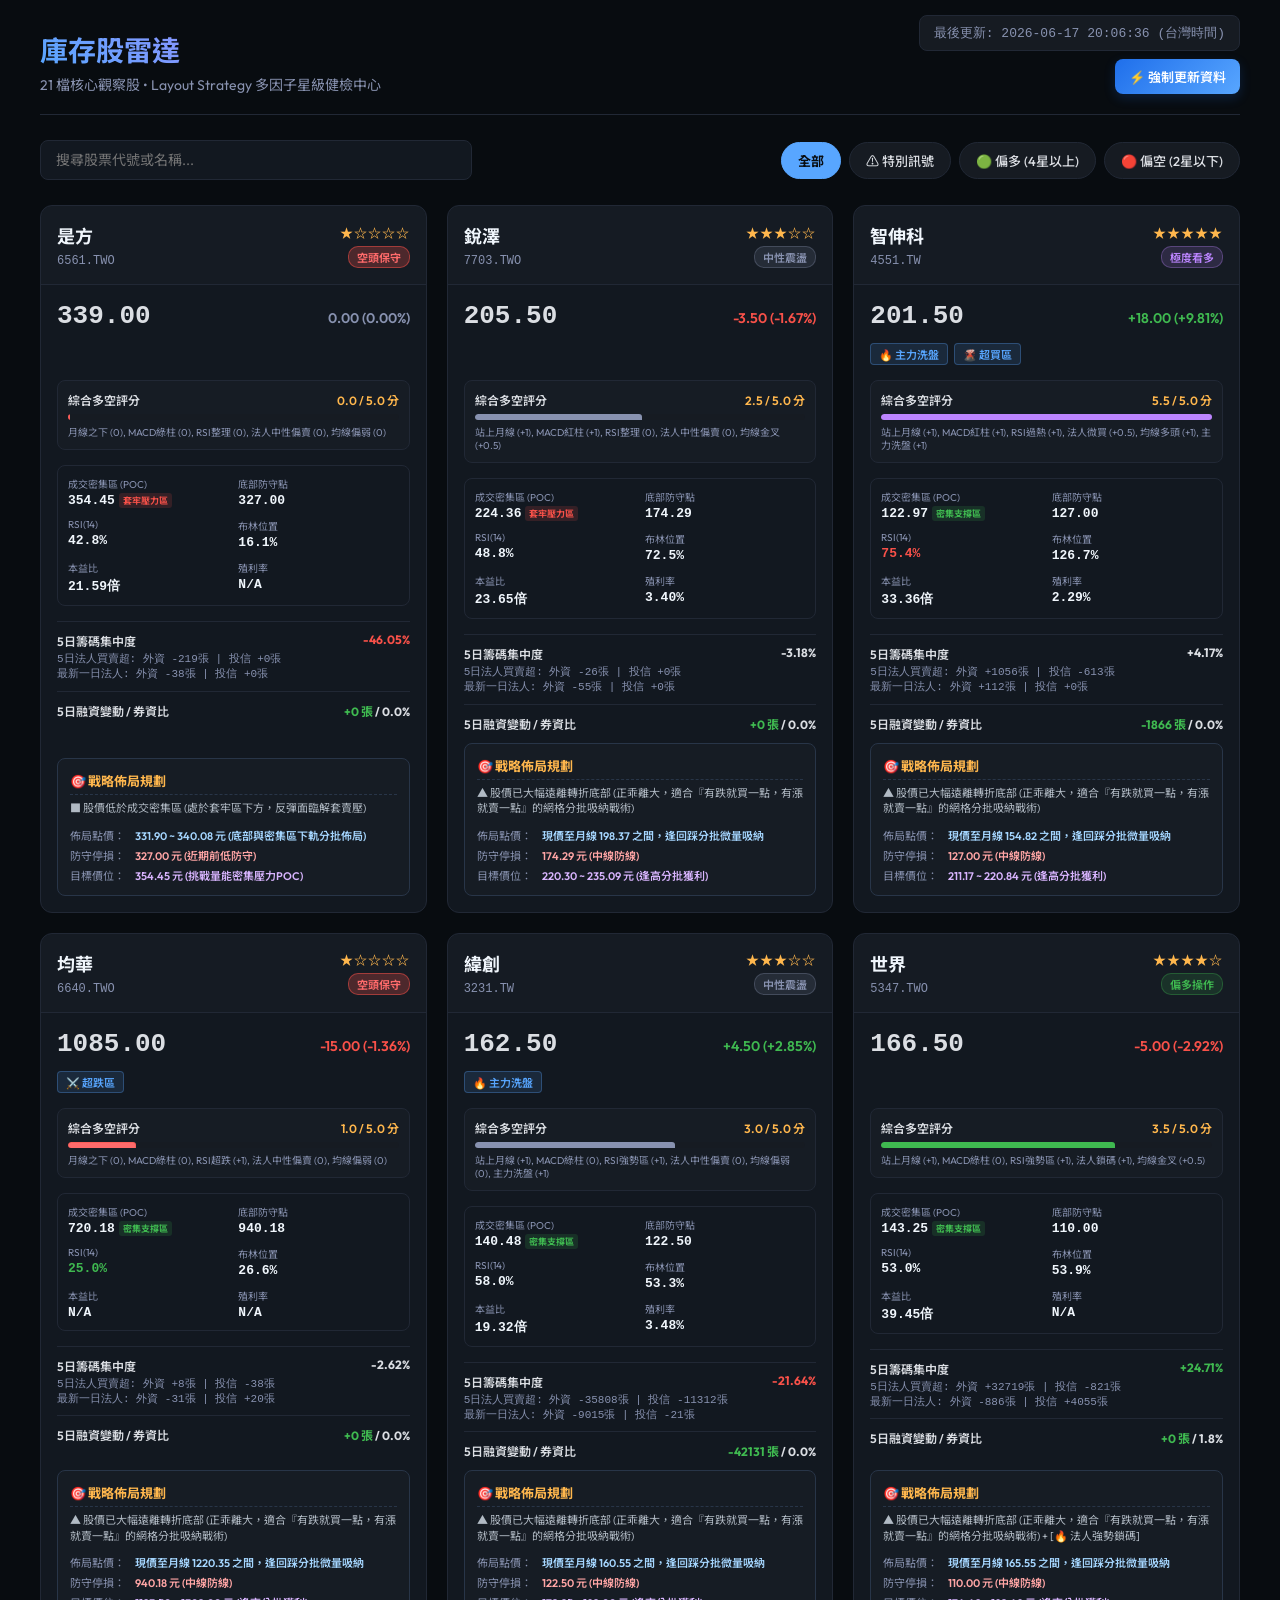
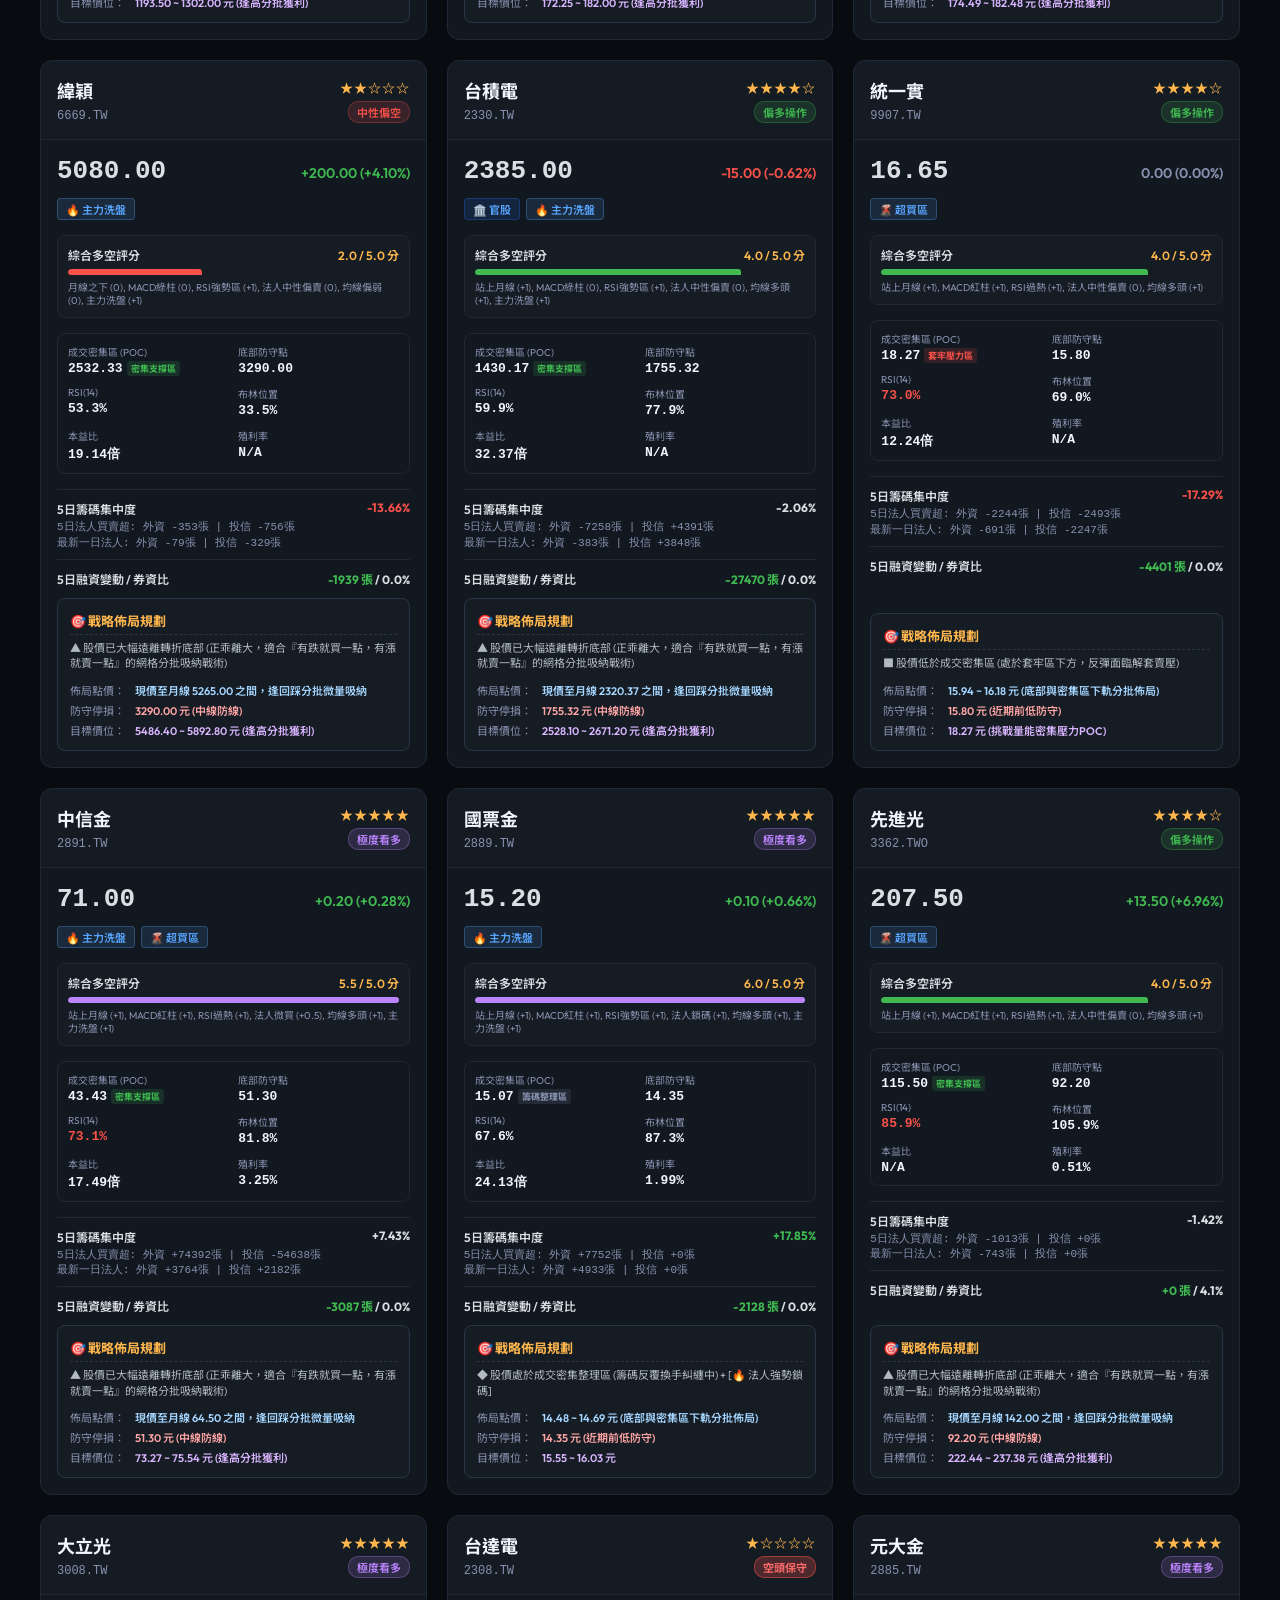
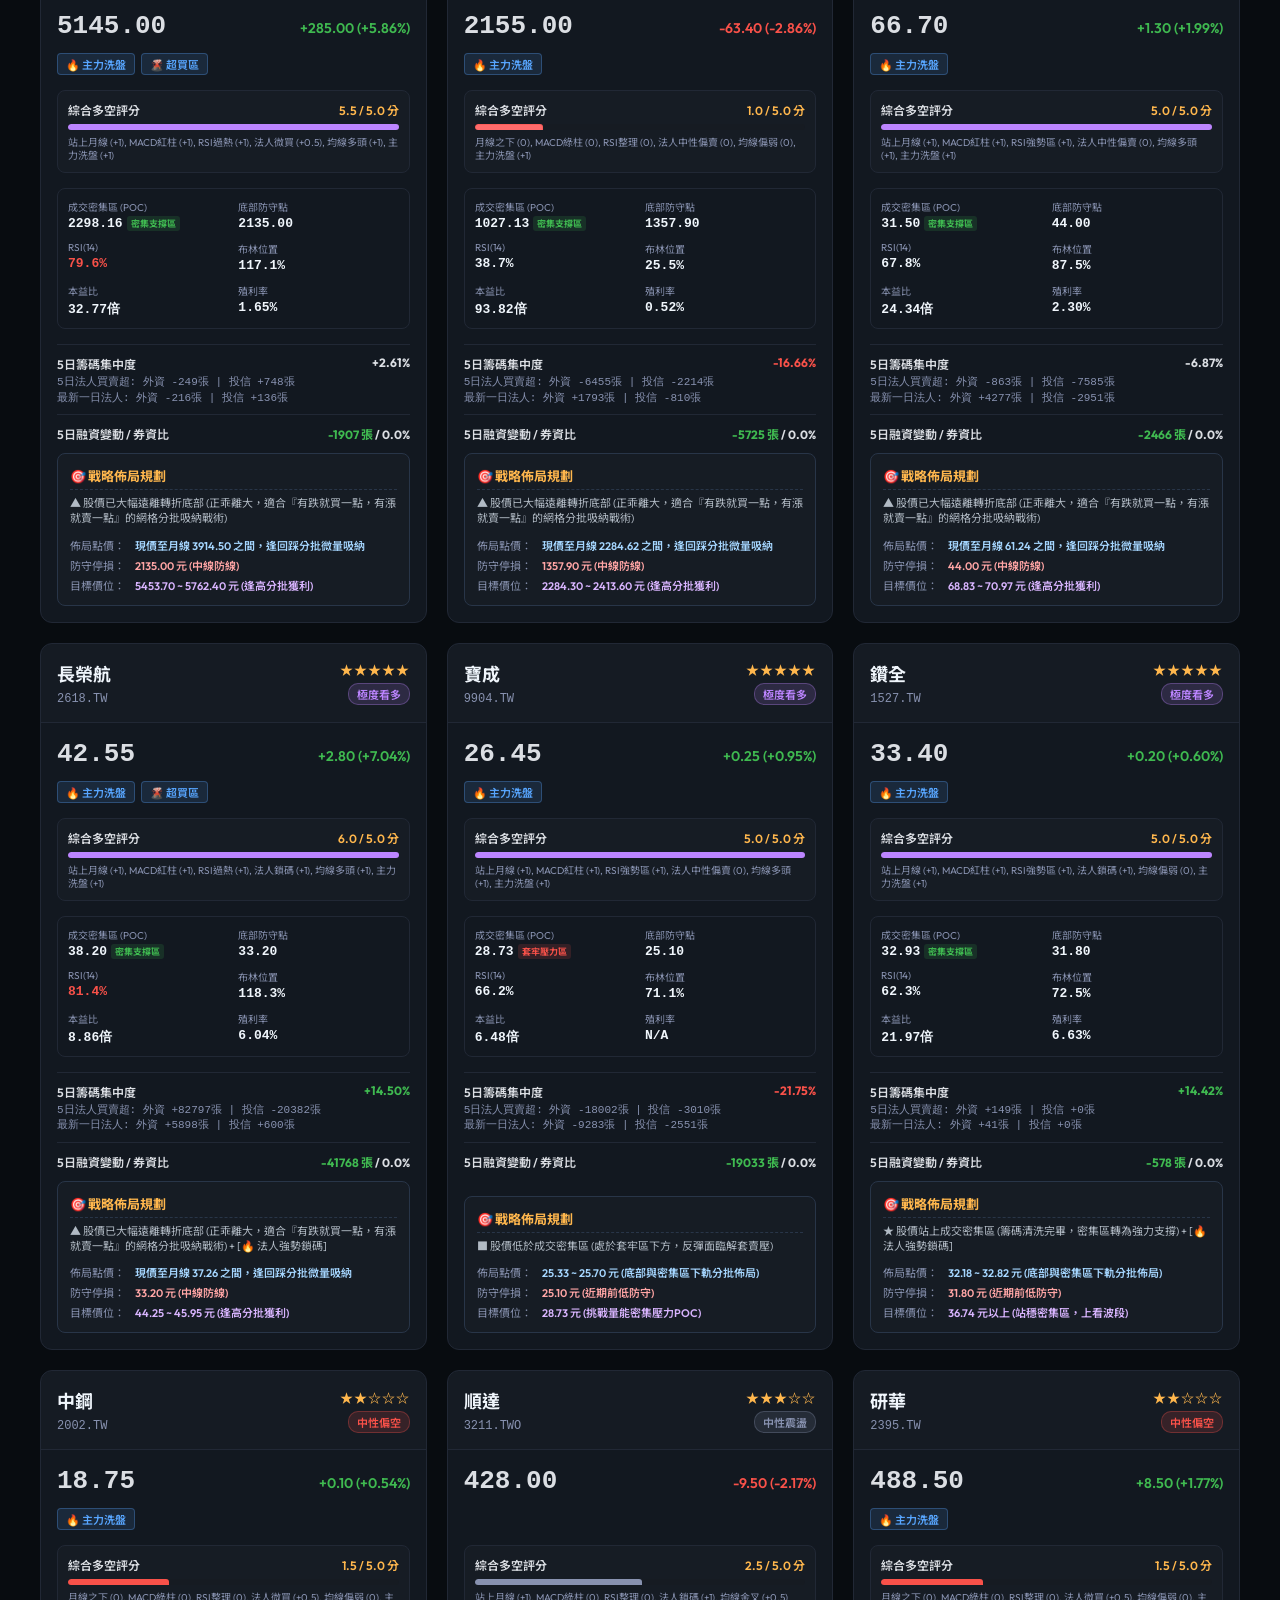
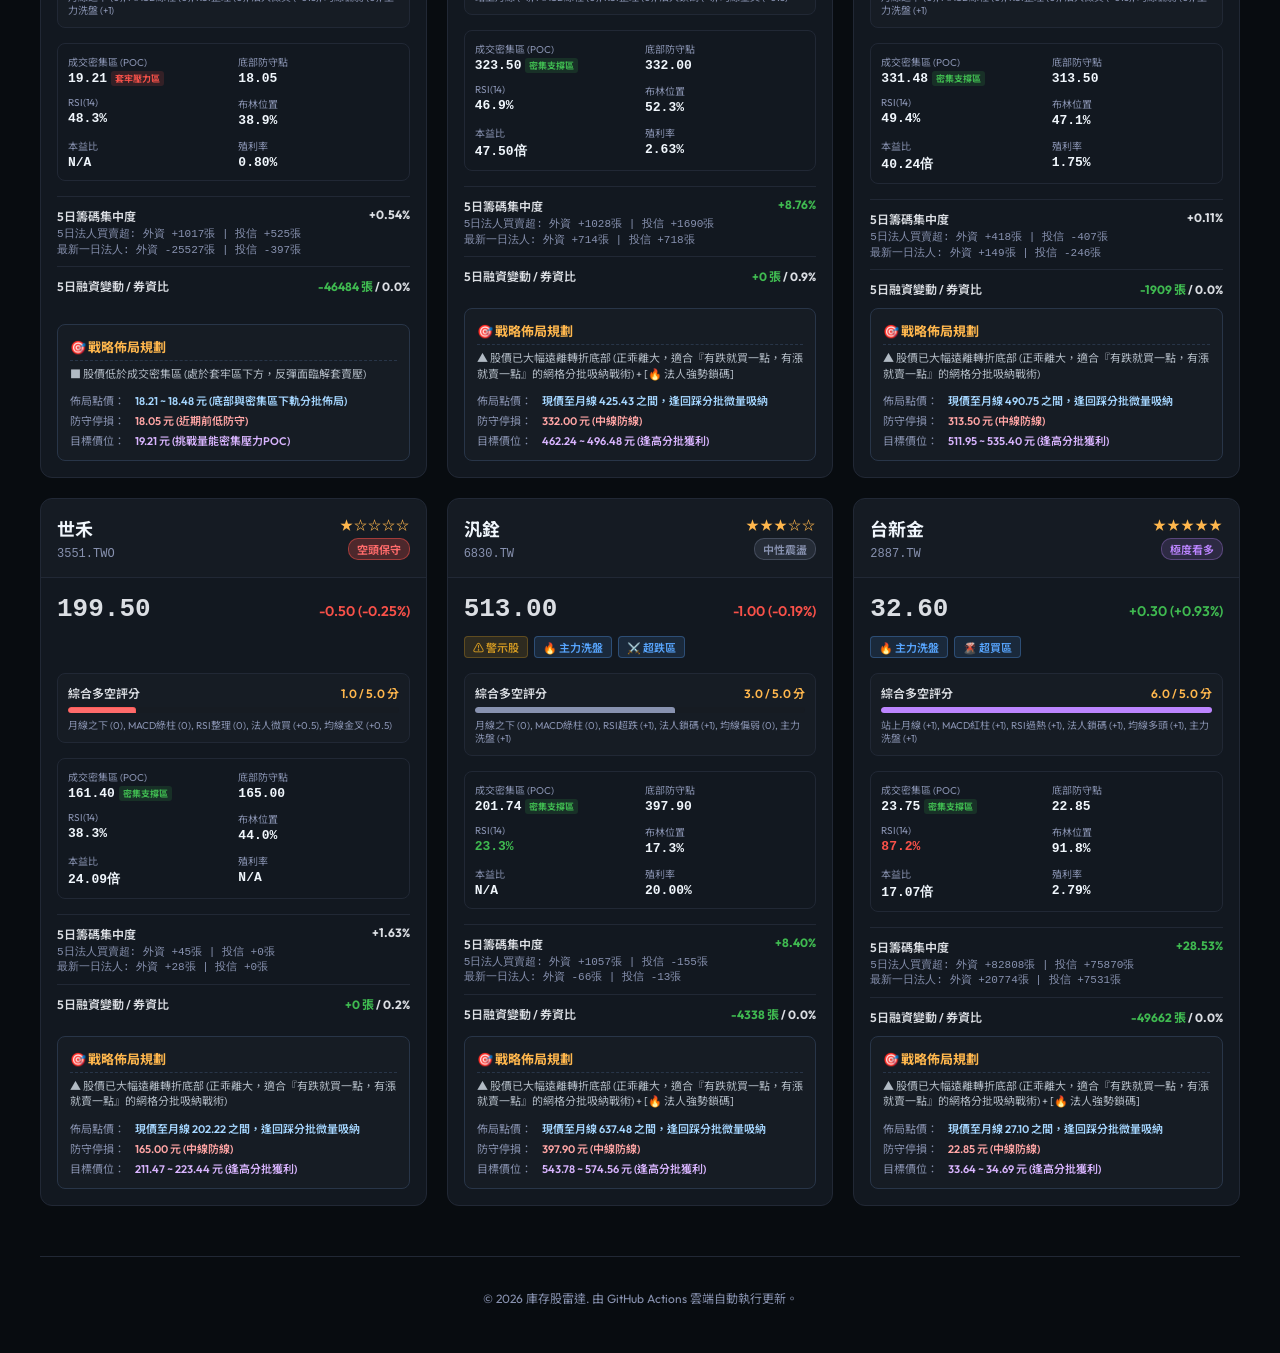
==== commit e82f093a: "Auto-update stock dashboard HTML" ====
--- a/index.html
+++ b/index.html
@@ -668,7 +668,7 @@
             </div>
             <div class="update-container">
                 <div class="update-tag">
-                    最後更新: 2026-06-16 10:22:25 (台灣時間)
+                    最後更新: 2026-06-17 20:06:36 (台灣時間)
                 </div>
                 <div style="display: flex; align-items: center; gap: 8px;">
                     <button id="force-update-btn" class="force-update-btn" onclick="triggerWorkflow()">⚡ 強制更新資料</button>
@@ -706,8 +706,8 @@
             
             <div class="card-body">
                 <div class="price-row">
-                    <span class="price-val">341.50</span>
-                    <span class="price-change down-color">-1.00 (-0.29%)</span>
+                    <span class="price-val">339.00</span>
+                    <span class="price-change neutral-color">0.00 (0.00%)</span>
                 </div>
                 
                 <div class="badges-row">
@@ -737,30 +737,30 @@
                     </div>
                     <div class="metric-item">
                         <span class="metric-label">RSI(14)</span>
-                        <span class="metric-val ">43.3%</span>
+                        <span class="metric-val ">42.8%</span>
                     </div>
                     <div class="metric-item">
                         <span class="metric-label">布林位置</span>
-                        <span class="metric-val">17.4%</span>
+                        <span class="metric-val">16.1%</span>
                     </div>
                     <div class="metric-item">
                         <span class="metric-label">本益比</span>
-                        <span class="metric-val">21.77倍</span>
+                        <span class="metric-val">21.59倍</span>
                     </div>
                     <div class="metric-item">
                         <span class="metric-label">殖利率</span>
-                        <span class="metric-val value-dy">4.17%</span>
+                        <span class="metric-val value-dy">N/A</span>
                     </div>
                 </div>
                 
                 <div class="chip-section">
                     <div class="chip-summary">
                         <span>5日籌碼集中度</span>
-                        <span class="chip-val chip-low">-16.41%</span>
+                        <span class="chip-val chip-low">-46.05%</span>
                     </div>
                     <div class="chip-details">
-                        5日法人買賣超: 外資 -80張 | 投信 +0張<br/>
-                        最新一日法人: 外資 -43張 | 投信 +0張
+                        5日法人買賣超: 外資 -219張 | 投信 +0張<br/>
+                        最新一日法人: 外資 -38張 | 投信 +0張
                     </div>
                 </div>
 
@@ -792,22 +792,22 @@
             </div>
         </div>
         
-        <div class="card" data-symbol="7703.TWO" data-name="銳澤" data-signals="" data-trend="trend-bull">
+        <div class="card" data-symbol="7703.TWO" data-name="銳澤" data-signals="" data-trend="trend-neutral">
             <div class="card-header">
                 <div>
                     <span class="stock-name">銳澤</span>
                     <span class="stock-symbol">7703.TWO</span>
                 </div>
                 <div class="trend-badge-group">
-                    <div class="stars-rating">★★★★☆</div>
-                    <div class="trend-badge trend-bull">偏多操作</div>
+                    <div class="stars-rating">★★★☆☆</div>
+                    <div class="trend-badge trend-neutral">中性震盪</div>
                 </div>
             </div>
             
             <div class="card-body">
                 <div class="price-row">
-                    <span class="price-val">207.50</span>
-                    <span class="price-change down-color">-1.50 (-0.72%)</span>
+                    <span class="price-val">205.50</span>
+                    <span class="price-change down-color">-3.50 (-1.67%)</span>
                 </div>
                 
                 <div class="badges-row">
@@ -818,12 +818,12 @@
                 <div class="score-section">
                     <div class="score-title">
                         <span>綜合多空評分</span>
-                        <span class="score-val">3.5 / 5.0 分</span>
+                        <span class="score-val">2.5 / 5.0 分</span>
                     </div>
                     <div class="score-bar-container">
-                        <div class="score-bar-fill trend-bull" style="width: 70.0%"></div>
-                    </div>
-                    <div class="score-details">站上月線 (+1), MACD紅柱 (+1), RSI強勢區 (+1), 法人中性偏賣 (0), 均線金叉 (+0.5)</div>
+                        <div class="score-bar-fill trend-neutral" style="width: 50.0%"></div>
+                    </div>
+                    <div class="score-details">站上月線 (+1), MACD紅柱 (+1), RSI整理 (0), 法人中性偏賣 (0), 均線金叉 (+0.5)</div>
                 </div>
                 
                 <div class="metrics-grid">
@@ -837,30 +837,30 @@
                     </div>
                     <div class="metric-item">
                         <span class="metric-label">RSI(14)</span>
-                        <span class="metric-val ">50.3%</span>
+                        <span class="metric-val ">48.8%</span>
                     </div>
                     <div class="metric-item">
                         <span class="metric-label">布林位置</span>
-                        <span class="metric-val">78.1%</span>
+                        <span class="metric-val">72.5%</span>
                     </div>
                     <div class="metric-item">
                         <span class="metric-label">本益比</span>
-                        <span class="metric-val">23.88倍</span>
+                        <span class="metric-val">23.65倍</span>
                     </div>
                     <div class="metric-item">
                         <span class="metric-label">殖利率</span>
-                        <span class="metric-val value-dy">3.35%</span>
+                        <span class="metric-val value-dy">3.40%</span>
                     </div>
                 </div>
                 
                 <div class="chip-section">
                     <div class="chip-summary">
                         <span>5日籌碼集中度</span>
-                        <span class="chip-val chip-low">-28.04%</span>
+                        <span class="chip-val ">-3.18%</span>
                     </div>
                     <div class="chip-details">
-                        5日法人買賣超: 外資 -226張 | 投信 +0張<br/>
-                        最新一日法人: 外資 +13張 | 投信 +0張
+                        5日法人買賣超: 外資 -26張 | 投信 +0張<br/>
+                        最新一日法人: 外資 -55張 | 投信 +0張
                     </div>
                 </div>
 
@@ -877,7 +877,7 @@
                     <div class="strat-grid">
                         <div class="strat-item">
                             <span class="s-label">佈局點價：</span>
-                            <span class="s-val text-buy">現價至月線 198.47 之間，逢回踩分批微量吸納</span>
+                            <span class="s-val text-buy">現價至月線 198.37 之間，逢回踩分批微量吸納</span>
                         </div>
                         <div class="strat-item">
                             <span class="s-label">防守停損：</span>
@@ -885,7 +885,7 @@
                         </div>
                         <div class="strat-item">
                             <span class="s-label">目標價位：</span>
-                            <span class="s-val text-target">222.44 ~ 237.38 元 (逢高分批獲利)</span>
+                            <span class="s-val text-target">220.30 ~ 235.09 元 (逢高分批獲利)</span>
                         </div>
                     </div>
                 </div>
@@ -906,8 +906,8 @@
             
             <div class="card-body">
                 <div class="price-row">
-                    <span class="price-val">183.50</span>
-                    <span class="price-change up-color">+16.50 (+9.88%)</span>
+                    <span class="price-val">201.50</span>
+                    <span class="price-change up-color">+18.00 (+9.81%)</span>
                 </div>
                 
                 <div class="badges-row">
@@ -918,18 +918,18 @@
                 <div class="score-section">
                     <div class="score-title">
                         <span>綜合多空評分</span>
-                        <span class="score-val">4.5 / 5.0 分</span>
+                        <span class="score-val">5.5 / 5.0 分</span>
                     </div>
                     <div class="score-bar-container">
-                        <div class="score-bar-fill trend-bull-extreme" style="width: 90.0%"></div>
-                    </div>
-                    <div class="score-details">站上月線 (+1), MACD紅柱 (+1), RSI過熱 (+1), 法人中性偏賣 (0), 均線金叉 (+0.5), 主力洗盤 (+1)</div>
+                        <div class="score-bar-fill trend-bull-extreme" style="width: 110.00000000000001%"></div>
+                    </div>
+                    <div class="score-details">站上月線 (+1), MACD紅柱 (+1), RSI過熱 (+1), 法人微買 (+0.5), 均線多頭 (+1), 主力洗盤 (+1)</div>
                 </div>
                 
                 <div class="metrics-grid">
                     <div class="metric-item">
                         <span class="metric-label">成交密集區 (POC)</span>
-                        <span class="metric-val">122.09 <small class="vp-badge vp-bull">密集支撐區</small></span>
+                        <span class="metric-val">122.97 <small class="vp-badge vp-bull">密集支撐區</small></span>
                     </div>
                     <div class="metric-item">
                         <span class="metric-label">底部防守點</span>
@@ -937,37 +937,37 @@
                     </div>
                     <div class="metric-item">
                         <span class="metric-label">RSI(14)</span>
-                        <span class="metric-val rsi-high">70.8%</span>
+                        <span class="metric-val rsi-high">75.4%</span>
                     </div>
                     <div class="metric-item">
                         <span class="metric-label">布林位置</span>
-                        <span class="metric-val">124.1%</span>
+                        <span class="metric-val">126.7%</span>
                     </div>
                     <div class="metric-item">
                         <span class="metric-label">本益比</span>
-                        <span class="metric-val">30.43倍</span>
+                        <span class="metric-val">33.36倍</span>
                     </div>
                     <div class="metric-item">
                         <span class="metric-label">殖利率</span>
-                        <span class="metric-val value-dy">2.51%</span>
+                        <span class="metric-val value-dy">2.29%</span>
                     </div>
                 </div>
                 
                 <div class="chip-section">
                     <div class="chip-summary">
                         <span>5日籌碼集中度</span>
-                        <span class="chip-val ">+0.00%</span>
+                        <span class="chip-val ">+4.17%</span>
                     </div>
                     <div class="chip-details">
-                        5日法人買賣超: 外資 +0張 | 投信 +0張<br/>
-                        最新一日法人: 外資 +0張 | 投信 +0張
+                        5日法人買賣超: 外資 +1056張 | 投信 -613張<br/>
+                        最新一日法人: 外資 +112張 | 投信 +0張
                     </div>
                 </div>
 
                 <div class="margin-section">
                     <div class="margin-summary">
                         <span>5日融資變動 / 券資比</span>
-                        <span class="margin-val"><span class="up-color">-1806 張</span> / 0.0%</span>
+                        <span class="margin-val"><span class="up-color">-1866 張</span> / 0.0%</span>
                     </div>
                 </div>
                 
@@ -977,7 +977,7 @@
                     <div class="strat-grid">
                         <div class="strat-item">
                             <span class="s-label">佈局點價：</span>
-                            <span class="s-val text-buy">現價至月線 152.18 之間，逢回踩分批微量吸納</span>
+                            <span class="s-val text-buy">現價至月線 154.82 之間，逢回踩分批微量吸納</span>
                         </div>
                         <div class="strat-item">
                             <span class="s-label">防守停損：</span>
@@ -985,7 +985,7 @@
                         </div>
                         <div class="strat-item">
                             <span class="s-label">目標價位：</span>
-                            <span class="s-val text-target">192.31 ~ 201.12 元 (逢高分批獲利)</span>
+                            <span class="s-val text-target">211.17 ~ 220.84 元 (逢高分批獲利)</span>
                         </div>
                     </div>
                 </div>
@@ -1006,8 +1006,8 @@
             
             <div class="card-body">
                 <div class="price-row">
-                    <span class="price-val">1135.00</span>
-                    <span class="price-change up-color">+20.00 (+1.79%)</span>
+                    <span class="price-val">1085.00</span>
+                    <span class="price-change down-color">-15.00 (-1.36%)</span>
                 </div>
                 
                 <div class="badges-row">
@@ -1029,38 +1029,38 @@
                 <div class="metrics-grid">
                     <div class="metric-item">
                         <span class="metric-label">成交密集區 (POC)</span>
-                        <span class="metric-val">730.00 <small class="vp-badge vp-bull">密集支撐區</small></span>
+                        <span class="metric-val">720.18 <small class="vp-badge vp-bull">密集支撐區</small></span>
                     </div>
                     <div class="metric-item">
                         <span class="metric-label">底部防守點</span>
-                        <span class="metric-val">953.00</span>
+                        <span class="metric-val">940.18</span>
                     </div>
                     <div class="metric-item">
                         <span class="metric-label">RSI(14)</span>
-                        <span class="metric-val rsi-low">24.6%</span>
+                        <span class="metric-val rsi-low">25.0%</span>
                     </div>
                     <div class="metric-item">
                         <span class="metric-label">布林位置</span>
-                        <span class="metric-val">30.6%</span>
+                        <span class="metric-val">26.6%</span>
                     </div>
                     <div class="metric-item">
                         <span class="metric-label">本益比</span>
-                        <span class="metric-val">92.58倍</span>
+                        <span class="metric-val">N/A</span>
                     </div>
                     <div class="metric-item">
                         <span class="metric-label">殖利率</span>
-                        <span class="metric-val value-dy">1.35%</span>
+                        <span class="metric-val value-dy">N/A</span>
                     </div>
                 </div>
                 
                 <div class="chip-section">
                     <div class="chip-summary">
                         <span>5日籌碼集中度</span>
-                        <span class="chip-val chip-low">-8.96%</span>
+                        <span class="chip-val ">-2.62%</span>
                     </div>
                     <div class="chip-details">
-                        5日法人買賣超: 外資 +141張 | 投信 -246張<br/>
-                        最新一日法人: 外資 -72張 | 投信 +0張
+                        5日法人買賣超: 外資 +8張 | 投信 -38張<br/>
+                        最新一日法人: 外資 -31張 | 投信 +20張
                     </div>
                 </div>
 
@@ -1077,15 +1077,15 @@
                     <div class="strat-grid">
                         <div class="strat-item">
                             <span class="s-label">佈局點價：</span>
-                            <span class="s-val text-buy">現價至月線 1245.50 之間，逢回踩分批微量吸納</span>
+                            <span class="s-val text-buy">現價至月線 1220.35 之間，逢回踩分批微量吸納</span>
                         </div>
                         <div class="strat-item">
                             <span class="s-label">防守停損：</span>
-                            <span class="s-val text-stop">953.00 元 (中線防線)</span>
+                            <span class="s-val text-stop">940.18 元 (中線防線)</span>
                         </div>
                         <div class="strat-item">
                             <span class="s-label">目標價位：</span>
-                            <span class="s-val text-target">1248.50 ~ 1362.00 元 (逢高分批獲利)</span>
+                            <span class="s-val text-target">1193.50 ~ 1302.00 元 (逢高分批獲利)</span>
                         </div>
                     </div>
                 </div>
@@ -1106,8 +1106,8 @@
             
             <div class="card-body">
                 <div class="price-row">
-                    <span class="price-val">160.00</span>
-                    <span class="price-change down-color">-1.50 (-0.93%)</span>
+                    <span class="price-val">162.50</span>
+                    <span class="price-change up-color">+4.50 (+2.85%)</span>
                 </div>
                 
                 <div class="badges-row">
@@ -1137,37 +1137,37 @@
                     </div>
                     <div class="metric-item">
                         <span class="metric-label">RSI(14)</span>
-                        <span class="metric-val ">57.1%</span>
+                        <span class="metric-val ">58.0%</span>
                     </div>
                     <div class="metric-item">
                         <span class="metric-label">布林位置</span>
-                        <span class="metric-val">51.3%</span>
+                        <span class="metric-val">53.3%</span>
                     </div>
                     <div class="metric-item">
                         <span class="metric-label">本益比</span>
-                        <span class="metric-val">19.05倍</span>
+                        <span class="metric-val">19.32倍</span>
                     </div>
                     <div class="metric-item">
                         <span class="metric-label">殖利率</span>
-                        <span class="metric-val value-dy">3.41%</span>
+                        <span class="metric-val value-dy">3.48%</span>
                     </div>
                 </div>
                 
                 <div class="chip-section">
                     <div class="chip-summary">
                         <span>5日籌碼集中度</span>
-                        <span class="chip-val ">+0.00%</span>
+                        <span class="chip-val chip-low">-21.64%</span>
                     </div>
                     <div class="chip-details">
-                        5日法人買賣超: 外資 +0張 | 投信 +0張<br/>
-                        最新一日法人: 外資 +0張 | 投信 +0張
+                        5日法人買賣超: 外資 -35808張 | 投信 -11312張<br/>
+                        最新一日法人: 外資 -9015張 | 投信 -21張
                     </div>
                 </div>
 
                 <div class="margin-section">
                     <div class="margin-summary">
                         <span>5日融資變動 / 券資比</span>
-                        <span class="margin-val"><span class="up-color">-41300 張</span> / 0.0%</span>
+                        <span class="margin-val"><span class="up-color">-42131 張</span> / 0.0%</span>
                     </div>
                 </div>
                 
@@ -1177,7 +1177,7 @@
                     <div class="strat-grid">
                         <div class="strat-item">
                             <span class="s-label">佈局點價：</span>
-                            <span class="s-val text-buy">現價至月線 159.15 之間，逢回踩分批微量吸納</span>
+                            <span class="s-val text-buy">現價至月線 160.55 之間，逢回踩分批微量吸納</span>
                         </div>
                         <div class="strat-item">
                             <span class="s-label">防守停損：</span>
@@ -1185,7 +1185,7 @@
                         </div>
                         <div class="strat-item">
                             <span class="s-label">目標價位：</span>
-                            <span class="s-val text-target">169.60 ~ 179.20 元 (逢高分批獲利)</span>
+                            <span class="s-val text-target">172.25 ~ 182.00 元 (逢高分批獲利)</span>
                         </div>
                     </div>
                 </div>
@@ -1206,8 +1206,8 @@
             
             <div class="card-body">
                 <div class="price-row">
-                    <span class="price-val">173.50</span>
-                    <span class="price-change down-color">-1.00 (-0.57%)</span>
+                    <span class="price-val">166.50</span>
+                    <span class="price-change down-color">-5.00 (-2.92%)</span>
                 </div>
                 
                 <div class="badges-row">
@@ -1237,37 +1237,37 @@
                     </div>
                     <div class="metric-item">
                         <span class="metric-label">RSI(14)</span>
-                        <span class="metric-val ">54.7%</span>
+                        <span class="metric-val ">53.0%</span>
                     </div>
                     <div class="metric-item">
                         <span class="metric-label">布林位置</span>
-                        <span class="metric-val">82.0%</span>
+                        <span class="metric-val">53.9%</span>
                     </div>
                     <div class="metric-item">
                         <span class="metric-label">本益比</span>
-                        <span class="metric-val">41.11倍</span>
+                        <span class="metric-val">39.45倍</span>
                     </div>
                     <div class="metric-item">
                         <span class="metric-label">殖利率</span>
-                        <span class="metric-val value-dy">2.58%</span>
+                        <span class="metric-val value-dy">N/A</span>
                     </div>
                 </div>
                 
                 <div class="chip-section">
                     <div class="chip-summary">
                         <span>5日籌碼集中度</span>
-                        <span class="chip-val chip-high">+10.04%</span>
+                        <span class="chip-val chip-high">+24.71%</span>
                     </div>
                     <div class="chip-details">
-                        5日法人買賣超: 外資 +38878張 | 投信 -26006張<br/>
-                        最新一日法人: 外資 +4409張 | 投信 +5292張
+                        5日法人買賣超: 外資 +32719張 | 投信 -821張<br/>
+                        最新一日法人: 外資 -886張 | 投信 +4055張
                     </div>
                 </div>
 
                 <div class="margin-section">
                     <div class="margin-summary">
                         <span>5日融資變動 / 券資比</span>
-                        <span class="margin-val"><span class="up-color">+0 張</span> / 1.6%</span>
+                        <span class="margin-val"><span class="up-color">+0 張</span> / 1.8%</span>
                     </div>
                 </div>
                 
@@ -1277,7 +1277,7 @@
                     <div class="strat-grid">
                         <div class="strat-item">
                             <span class="s-label">佈局點價：</span>
-                            <span class="s-val text-buy">現價至月線 165.28 之間，逢回踩分批微量吸納</span>
+                            <span class="s-val text-buy">現價至月線 165.55 之間，逢回踩分批微量吸納</span>
                         </div>
                         <div class="strat-item">
                             <span class="s-label">防守停損：</span>
@@ -1285,45 +1285,45 @@
                         </div>
                         <div class="strat-item">
                             <span class="s-label">目標價位：</span>
-                            <span class="s-val text-target">181.83 ~ 190.16 元 (逢高分批獲利)</span>
+                            <span class="s-val text-target">174.49 ~ 182.48 元 (逢高分批獲利)</span>
                         </div>
                     </div>
                 </div>
             </div>
         </div>
         
-        <div class="card" data-symbol="6669.TW" data-name="緯穎" data-signals="" data-trend="trend-bear-extreme">
+        <div class="card" data-symbol="6669.TW" data-name="緯穎" data-signals="🔥 主力洗盤" data-trend="trend-bear">
             <div class="card-header">
                 <div>
                     <span class="stock-name">緯穎</span>
                     <span class="stock-symbol">6669.TW</span>
                 </div>
                 <div class="trend-badge-group">
-                    <div class="stars-rating">★☆☆☆☆</div>
-                    <div class="trend-badge trend-bear-extreme">空頭保守</div>
+                    <div class="stars-rating">★★☆☆☆</div>
+                    <div class="trend-badge trend-bear">中性偏空</div>
                 </div>
             </div>
             
             <div class="card-body">
                 <div class="price-row">
-                    <span class="price-val">5015.00</span>
-                    <span class="price-change up-color">+115.00 (+2.35%)</span>
+                    <span class="price-val">5080.00</span>
+                    <span class="price-change up-color">+200.00 (+4.10%)</span>
                 </div>
                 
                 <div class="badges-row">
-                    
+                    <span class="badge badge-signal">🔥 主力洗盤</span>
                 </div>
                 
                 <!-- 綜合戰略分析得分 -->
                 <div class="score-section">
                     <div class="score-title">
                         <span>綜合多空評分</span>
-                        <span class="score-val">0.0 / 5.0 分</span>
+                        <span class="score-val">2.0 / 5.0 分</span>
                     </div>
                     <div class="score-bar-container">
-                        <div class="score-bar-fill trend-bear-extreme" style="width: 0.0%"></div>
-                    </div>
-                    <div class="score-details">月線之下 (0), MACD綠柱 (0), RSI整理 (0), 法人中性偏賣 (0), 均線偏弱 (0)</div>
+                        <div class="score-bar-fill trend-bear" style="width: 40.0%"></div>
+                    </div>
+                    <div class="score-details">月線之下 (0), MACD綠柱 (0), RSI強勢區 (+1), 法人中性偏賣 (0), 均線偏弱 (0), 主力洗盤 (+1)</div>
                 </div>
                 
                 <div class="metrics-grid">
@@ -1337,37 +1337,37 @@
                     </div>
                     <div class="metric-item">
                         <span class="metric-label">RSI(14)</span>
-                        <span class="metric-val ">48.5%</span>
+                        <span class="metric-val ">53.3%</span>
                     </div>
                     <div class="metric-item">
                         <span class="metric-label">布林位置</span>
-                        <span class="metric-val">27.9%</span>
+                        <span class="metric-val">33.5%</span>
                     </div>
                     <div class="metric-item">
                         <span class="metric-label">本益比</span>
-                        <span class="metric-val">18.88倍</span>
+                        <span class="metric-val">19.14倍</span>
                     </div>
                     <div class="metric-item">
                         <span class="metric-label">殖利率</span>
-                        <span class="metric-val value-dy">2.95%</span>
+                        <span class="metric-val value-dy">N/A</span>
                     </div>
                 </div>
                 
                 <div class="chip-section">
                     <div class="chip-summary">
                         <span>5日籌碼集中度</span>
-                        <span class="chip-val ">+0.00%</span>
+                        <span class="chip-val chip-low">-13.66%</span>
                     </div>
                     <div class="chip-details">
-                        5日法人買賣超: 外資 +0張 | 投信 +0張<br/>
-                        最新一日法人: 外資 +0張 | 投信 +0張
+                        5日法人買賣超: 外資 -353張 | 投信 -756張<br/>
+                        最新一日法人: 外資 -79張 | 投信 -329張
                     </div>
                 </div>
 
                 <div class="margin-section">
                     <div class="margin-summary">
                         <span>5日融資變動 / 券資比</span>
-                        <span class="margin-val"><span class="up-color">-1983 張</span> / 0.0%</span>
+                        <span class="margin-val"><span class="up-color">-1939 張</span> / 0.0%</span>
                     </div>
                 </div>
                 
@@ -1377,7 +1377,7 @@
                     <div class="strat-grid">
                         <div class="strat-item">
                             <span class="s-label">佈局點價：</span>
-                            <span class="s-val text-buy">現價至月線 5263.25 之間，逢回踩分批微量吸納</span>
+                            <span class="s-val text-buy">現價至月線 5265.00 之間，逢回踩分批微量吸納</span>
                         </div>
                         <div class="strat-item">
                             <span class="s-label">防守停損：</span>
@@ -1385,29 +1385,29 @@
                         </div>
                         <div class="strat-item">
                             <span class="s-label">目標價位：</span>
-                            <span class="s-val text-target">5416.20 ~ 5817.40 元 (逢高分批獲利)</span>
+                            <span class="s-val text-target">5486.40 ~ 5892.80 元 (逢高分批獲利)</span>
                         </div>
                     </div>
                 </div>
             </div>
         </div>
         
-        <div class="card" data-symbol="2330.TW" data-name="台積電" data-signals="🔥 主力洗盤" data-trend="trend-neutral">
+        <div class="card" data-symbol="2330.TW" data-name="台積電" data-signals="🔥 主力洗盤" data-trend="trend-bull">
             <div class="card-header">
                 <div>
                     <span class="stock-name">台積電</span>
                     <span class="stock-symbol">2330.TW</span>
                 </div>
                 <div class="trend-badge-group">
-                    <div class="stars-rating">★★★☆☆</div>
-                    <div class="trend-badge trend-neutral">中性震盪</div>
+                    <div class="stars-rating">★★★★☆</div>
+                    <div class="trend-badge trend-bull">偏多操作</div>
                 </div>
             </div>
             
             <div class="card-body">
                 <div class="price-row">
-                    <span class="price-val">2365.00</span>
-                    <span class="price-change down-color">-10.00 (-0.42%)</span>
+                    <span class="price-val">2385.00</span>
+                    <span class="price-change down-color">-15.00 (-0.62%)</span>
                 </div>
                 
                 <div class="badges-row">
@@ -1418,12 +1418,12 @@
                 <div class="score-section">
                     <div class="score-title">
                         <span>綜合多空評分</span>
-                        <span class="score-val">3.0 / 5.0 分</span>
+                        <span class="score-val">4.0 / 5.0 分</span>
                     </div>
                     <div class="score-bar-container">
-                        <div class="score-bar-fill trend-neutral" style="width: 60.0%"></div>
-                    </div>
-                    <div class="score-details">站上月線 (+1), MACD綠柱 (0), RSI強勢區 (+1), 法人中性偏賣 (0), 均線偏弱 (0), 主力洗盤 (+1)</div>
+                        <div class="score-bar-fill trend-bull" style="width: 80.0%"></div>
+                    </div>
+                    <div class="score-details">站上月線 (+1), MACD綠柱 (0), RSI強勢區 (+1), 法人中性偏賣 (0), 均線多頭 (+1), 主力洗盤 (+1)</div>
                 </div>
                 
                 <div class="metrics-grid">
@@ -1437,37 +1437,37 @@
                     </div>
                     <div class="metric-item">
                         <span class="metric-label">RSI(14)</span>
-                        <span class="metric-val ">57.7%</span>
+                        <span class="metric-val ">59.9%</span>
                     </div>
                     <div class="metric-item">
                         <span class="metric-label">布林位置</span>
-                        <span class="metric-val">73.0%</span>
+                        <span class="metric-val">77.9%</span>
                     </div>
                     <div class="metric-item">
                         <span class="metric-label">本益比</span>
-                        <span class="metric-val">32.12倍</span>
+                        <span class="metric-val">32.37倍</span>
                     </div>
                     <div class="metric-item">
                         <span class="metric-label">殖利率</span>
-                        <span class="metric-val value-dy">1.01%</span>
+                        <span class="metric-val value-dy">N/A</span>
                     </div>
                 </div>
                 
                 <div class="chip-section">
                     <div class="chip-summary">
                         <span>5日籌碼集中度</span>
-                        <span class="chip-val ">+0.00%</span>
+                        <span class="chip-val ">-2.06%</span>
                     </div>
                     <div class="chip-details">
-                        5日法人買賣超: 外資 +0張 | 投信 +0張<br/>
-                        最新一日法人: 外資 +0張 | 投信 +0張
+                        5日法人買賣超: 外資 -7258張 | 投信 +4391張<br/>
+                        最新一日法人: 外資 -383張 | 投信 +3848張
                     </div>
                 </div>
 
                 <div class="margin-section">
                     <div class="margin-summary">
                         <span>5日融資變動 / 券資比</span>
-                        <span class="margin-val"><span class="up-color">-28168 張</span> / 0.0%</span>
+                        <span class="margin-val"><span class="up-color">-27470 張</span> / 0.0%</span>
                     </div>
                 </div>
                 
@@ -1477,7 +1477,7 @@
                     <div class="strat-grid">
                         <div class="strat-item">
                             <span class="s-label">佈局點價：</span>
-                            <span class="s-val text-buy">現價至月線 2308.33 之間，逢回踩分批微量吸納</span>
+                            <span class="s-val text-buy">現價至月線 2320.37 之間，逢回踩分批微量吸納</span>
                         </div>
                         <div class="strat-item">
                             <span class="s-label">防守停損：</span>
@@ -1485,7 +1485,7 @@
                         </div>
                         <div class="strat-item">
                             <span class="s-label">目標價位：</span>
-                            <span class="s-val text-target">2506.90 ~ 2648.80 元 (逢高分批獲利)</span>
+                            <span class="s-val text-target">2528.10 ~ 2671.20 元 (逢高分批獲利)</span>
                         </div>
                     </div>
                 </div>
@@ -1506,8 +1506,8 @@
             
             <div class="card-body">
                 <div class="price-row">
-                    <span class="price-val">16.70</span>
-                    <span class="price-change down-color">-0.05 (-0.30%)</span>
+                    <span class="price-val">16.65</span>
+                    <span class="price-change neutral-color">0.00 (0.00%)</span>
                 </div>
                 
                 <div class="badges-row">
@@ -1541,33 +1541,33 @@
                     </div>
                     <div class="metric-item">
                         <span class="metric-label">布林位置</span>
-                        <span class="metric-val">74.0%</span>
+                        <span class="metric-val">69.0%</span>
                     </div>
                     <div class="metric-item">
                         <span class="metric-label">本益比</span>
-                        <span class="metric-val">12.28倍</span>
+                        <span class="metric-val">12.24倍</span>
                     </div>
                     <div class="metric-item">
                         <span class="metric-label">殖利率</span>
-                        <span class="metric-val value-dy">7.04%</span>
+                        <span class="metric-val value-dy">N/A</span>
                     </div>
                 </div>
                 
                 <div class="chip-section">
                     <div class="chip-summary">
                         <span>5日籌碼集中度</span>
-                        <span class="chip-val ">+0.00%</span>
+                        <span class="chip-val chip-low">-17.29%</span>
                     </div>
                     <div class="chip-details">
-                        5日法人買賣超: 外資 +0張 | 投信 +0張<br/>
-                        最新一日法人: 外資 +0張 | 投信 +0張
+                        5日法人買賣超: 外資 -2244張 | 投信 -2493張<br/>
+                        最新一日法人: 外資 -691張 | 投信 -2247張
                     </div>
                 </div>
 
                 <div class="margin-section">
                     <div class="margin-summary">
                         <span>5日融資變動 / 券資比</span>
-                        <span class="margin-val"><span class="up-color">-4311 張</span> / 0.0%</span>
+                        <span class="margin-val"><span class="up-color">-4401 張</span> / 0.0%</span>
                     </div>
                 </div>
                 
@@ -1606,8 +1606,8 @@
             
             <div class="card-body">
                 <div class="price-row">
-                    <span class="price-val">70.30</span>
-                    <span class="price-change up-color">+0.20 (+0.29%)</span>
+                    <span class="price-val">71.00</span>
+                    <span class="price-change up-color">+0.20 (+0.28%)</span>
                 </div>
                 
                 <div class="badges-row">
@@ -1618,18 +1618,18 @@
                 <div class="score-section">
                     <div class="score-title">
                         <span>綜合多空評分</span>
-                        <span class="score-val">5.0 / 5.0 分</span>
+                        <span class="score-val">5.5 / 5.0 分</span>
                     </div>
                     <div class="score-bar-container">
-                        <div class="score-bar-fill trend-bull-extreme" style="width: 100.0%"></div>
-                    </div>
-                    <div class="score-details">站上月線 (+1), MACD紅柱 (+1), RSI過熱 (+1), 法人中性偏賣 (0), 均線多頭 (+1), 主力洗盤 (+1)</div>
+                        <div class="score-bar-fill trend-bull-extreme" style="width: 110.00000000000001%"></div>
+                    </div>
+                    <div class="score-details">站上月線 (+1), MACD紅柱 (+1), RSI過熱 (+1), 法人微買 (+0.5), 均線多頭 (+1), 主力洗盤 (+1)</div>
                 </div>
                 
                 <div class="metrics-grid">
                     <div class="metric-item">
                         <span class="metric-label">成交密集區 (POC)</span>
-                        <span class="metric-val">43.38 <small class="vp-badge vp-bull">密集支撐區</small></span>
+                        <span class="metric-val">43.43 <small class="vp-badge vp-bull">密集支撐區</small></span>
                     </div>
                     <div class="metric-item">
                         <span class="metric-label">底部防守點</span>
@@ -1637,37 +1637,37 @@
                     </div>
                     <div class="metric-item">
                         <span class="metric-label">RSI(14)</span>
-                        <span class="metric-val rsi-high">72.5%</span>
+                        <span class="metric-val rsi-high">73.1%</span>
                     </div>
                     <div class="metric-item">
                         <span class="metric-label">布林位置</span>
-                        <span class="metric-val">82.2%</span>
+                        <span class="metric-val">81.8%</span>
                     </div>
                     <div class="metric-item">
                         <span class="metric-label">本益比</span>
-                        <span class="metric-val">17.32倍</span>
+                        <span class="metric-val">17.49倍</span>
                     </div>
                     <div class="metric-item">
                         <span class="metric-label">殖利率</span>
-                        <span class="metric-val value-dy">3.28%</span>
+                        <span class="metric-val value-dy">3.25%</span>
                     </div>
                 </div>
                 
                 <div class="chip-section">
                     <div class="chip-summary">
                         <span>5日籌碼集中度</span>
-                        <span class="chip-val ">+0.00%</span>
+                        <span class="chip-val ">+7.43%</span>
                     </div>
                     <div class="chip-details">
-                        5日法人買賣超: 外資 +0張 | 投信 +0張<br/>
-                        最新一日法人: 外資 +0張 | 投信 +0張
+                        5日法人買賣超: 外資 +74392張 | 投信 -54638張<br/>
+                        最新一日法人: 外資 +3764張 | 投信 +2182張
                     </div>
                 </div>
 
                 <div class="margin-section">
                     <div class="margin-summary">
                         <span>5日融資變動 / 券資比</span>
-                        <span class="margin-val"><span class="up-color">-3035 張</span> / 0.0%</span>
+                        <span class="margin-val"><span class="up-color">-3087 張</span> / 0.0%</span>
                     </div>
                 </div>
                 
@@ -1677,7 +1677,7 @@
                     <div class="strat-grid">
                         <div class="strat-item">
                             <span class="s-label">佈局點價：</span>
-                            <span class="s-val text-buy">現價至月線 63.82 之間，逢回踩分批微量吸納</span>
+                            <span class="s-val text-buy">現價至月線 64.50 之間，逢回踩分批微量吸納</span>
                         </div>
                         <div class="strat-item">
                             <span class="s-label">防守停損：</span>
@@ -1685,7 +1685,7 @@
                         </div>
                         <div class="strat-item">
                             <span class="s-label">目標價位：</span>
-                            <span class="s-val text-target">72.55 ~ 74.80 元 (逢高分批獲利)</span>
+                            <span class="s-val text-target">73.27 ~ 75.54 元 (逢高分批獲利)</span>
                         </div>
                     </div>
                 </div>
@@ -1706,8 +1706,8 @@
             
             <div class="card-body">
                 <div class="price-row">
-                    <span class="price-val">15.10</span>
-                    <span class="price-change up-color">+0.05 (+0.33%)</span>
+                    <span class="price-val">15.20</span>
+                    <span class="price-change up-color">+0.10 (+0.66%)</span>
                 </div>
                 
                 <div class="badges-row">
@@ -1718,12 +1718,12 @@
                 <div class="score-section">
                     <div class="score-title">
                         <span>綜合多空評分</span>
-                        <span class="score-val">5.0 / 5.0 分</span>
+                        <span class="score-val">6.0 / 5.0 分</span>
                     </div>
                     <div class="score-bar-container">
-                        <div class="score-bar-fill trend-bull-extreme" style="width: 100.0%"></div>
-                    </div>
-                    <div class="score-details">站上月線 (+1), MACD紅柱 (+1), RSI強勢區 (+1), 法人中性偏賣 (0), 均線多頭 (+1), 主力洗盤 (+1)</div>
+                        <div class="score-bar-fill trend-bull-extreme" style="width: 120.0%"></div>
+                    </div>
+                    <div class="score-details">站上月線 (+1), MACD紅柱 (+1), RSI強勢區 (+1), 法人鎖碼 (+1), 均線多頭 (+1), 主力洗盤 (+1)</div>
                 </div>
                 
                 <div class="metrics-grid">
@@ -1737,15 +1737,15 @@
                     </div>
                     <div class="metric-item">
                         <span class="metric-label">RSI(14)</span>
-                        <span class="metric-val ">66.7%</span>
+                        <span class="metric-val ">67.6%</span>
                     </div>
                     <div class="metric-item">
                         <span class="metric-label">布林位置</span>
-                        <span class="metric-val">80.6%</span>
+                        <span class="metric-val">87.3%</span>
                     </div>
                     <div class="metric-item">
                         <span class="metric-label">本益比</span>
-                        <span class="metric-val">23.97倍</span>
+                        <span class="metric-val">24.13倍</span>
                     </div>
                     <div class="metric-item">
                         <span class="metric-label">殖利率</span>
@@ -1756,24 +1756,24 @@
                 <div class="chip-section">
                     <div class="chip-summary">
                         <span>5日籌碼集中度</span>
-                        <span class="chip-val ">+0.00%</span>
+                        <span class="chip-val chip-high">+17.85%</span>
                     </div>
                     <div class="chip-details">
-                        5日法人買賣超: 外資 +0張 | 投信 +0張<br/>
-                        最新一日法人: 外資 +0張 | 投信 +0張
+                        5日法人買賣超: 外資 +7752張 | 投信 +0張<br/>
+                        最新一日法人: 外資 +4933張 | 投信 +0張
                     </div>
                 </div>
 
                 <div class="margin-section">
                     <div class="margin-summary">
                         <span>5日融資變動 / 券資比</span>
-                        <span class="margin-val"><span class="up-color">-1866 張</span> / 0.0%</span>
+                        <span class="margin-val"><span class="up-color">-2128 張</span> / 0.0%</span>
                     </div>
                 </div>
                 
                 <div class="layout-strategy-box">
                     <div class="strat-title">🎯 戰略佈局規劃</div>
-                    <div class="strat-desc">◆ 股價處於成交密集整理區 (籌碼反覆換手糾纏中)</div>
+                    <div class="strat-desc">◆ 股價處於成交密集整理區 (籌碼反覆換手糾纏中) + [🔥 法人強勢鎖碼]</div>
                     <div class="strat-grid">
                         <div class="strat-item">
                             <span class="s-label">佈局點價：</span>
@@ -1806,8 +1806,8 @@
             
             <div class="card-body">
                 <div class="price-row">
-                    <span class="price-val">194.00</span>
-                    <span class="price-change up-color">+17.50 (+9.92%)</span>
+                    <span class="price-val">207.50</span>
+                    <span class="price-change up-color">+13.50 (+6.96%)</span>
                 </div>
                 
                 <div class="badges-row">
@@ -1829,7 +1829,7 @@
                 <div class="metrics-grid">
                     <div class="metric-item">
                         <span class="metric-label">成交密集區 (POC)</span>
-                        <span class="metric-val">119.45 <small class="vp-badge vp-bull">密集支撐區</small></span>
+                        <span class="metric-val">115.50 <small class="vp-badge vp-bull">密集支撐區</small></span>
                     </div>
                     <div class="metric-item">
                         <span class="metric-label">底部防守點</span>
@@ -1837,11 +1837,11 @@
                     </div>
                     <div class="metric-item">
                         <span class="metric-label">RSI(14)</span>
-                        <span class="metric-val rsi-high">83.0%</span>
+                        <span class="metric-val rsi-high">85.9%</span>
                     </div>
                     <div class="metric-item">
                         <span class="metric-label">布林位置</span>
-                        <span class="metric-val">105.5%</span>
+                        <span class="metric-val">105.9%</span>
                     </div>
                     <div class="metric-item">
                         <span class="metric-label">本益比</span>
@@ -1849,25 +1849,25 @@
                     </div>
                     <div class="metric-item">
                         <span class="metric-label">殖利率</span>
-                        <span class="metric-val value-dy">0.56%</span>
+                        <span class="metric-val value-dy">0.51%</span>
                     </div>
                 </div>
                 
                 <div class="chip-section">
                     <div class="chip-summary">
                         <span>5日籌碼集中度</span>
-                        <span class="chip-val ">-2.18%</span>
+                        <span class="chip-val ">-1.42%</span>
                     </div>
                     <div class="chip-details">
-                        5日法人買賣超: 外資 -1256張 | 投信 +0張<br/>
-                        最新一日法人: 外資 -1382張 | 投信 +0張
+                        5日法人買賣超: 外資 -1013張 | 投信 +0張<br/>
+                        最新一日法人: 外資 -743張 | 投信 +0張
                     </div>
                 </div>
 
                 <div class="margin-section">
                     <div class="margin-summary">
                         <span>5日融資變動 / 券資比</span>
-                        <span class="margin-val"><span class="up-color">+0 張</span> / 2.6%</span>
+                        <span class="margin-val"><span class="up-color">+0 張</span> / 4.1%</span>
                     </div>
                 </div>
                 
@@ -1877,7 +1877,7 @@
                     <div class="strat-grid">
                         <div class="strat-item">
                             <span class="s-label">佈局點價：</span>
-                            <span class="s-val text-buy">現價至月線 137.30 之間，逢回踩分批微量吸納</span>
+                            <span class="s-val text-buy">現價至月線 142.00 之間，逢回踩分批微量吸納</span>
                         </div>
                         <div class="strat-item">
                             <span class="s-label">防守停損：</span>
@@ -1885,7 +1885,7 @@
                         </div>
                         <div class="strat-item">
                             <span class="s-label">目標價位：</span>
-                            <span class="s-val text-target">207.97 ~ 221.94 元 (逢高分批獲利)</span>
+                            <span class="s-val text-target">222.44 ~ 237.38 元 (逢高分批獲利)</span>
                         </div>
                     </div>
                 </div>
@@ -1906,8 +1906,8 @@
             
             <div class="card-body">
                 <div class="price-row">
-                    <span class="price-val">4860.00</span>
-                    <span class="price-change up-color">+440.00 (+9.95%)</span>
+                    <span class="price-val">5145.00</span>
+                    <span class="price-change up-color">+285.00 (+5.86%)</span>
                 </div>
                 
                 <div class="badges-row">
@@ -1918,18 +1918,18 @@
                 <div class="score-section">
                     <div class="score-title">
                         <span>綜合多空評分</span>
-                        <span class="score-val">5.0 / 5.0 分</span>
+                        <span class="score-val">5.5 / 5.0 分</span>
                     </div>
                     <div class="score-bar-container">
-                        <div class="score-bar-fill trend-bull-extreme" style="width: 100.0%"></div>
-                    </div>
-                    <div class="score-details">站上月線 (+1), MACD紅柱 (+1), RSI過熱 (+1), 法人中性偏賣 (0), 均線多頭 (+1), 主力洗盤 (+1)</div>
+                        <div class="score-bar-fill trend-bull-extreme" style="width: 110.00000000000001%"></div>
+                    </div>
+                    <div class="score-details">站上月線 (+1), MACD紅柱 (+1), RSI過熱 (+1), 法人微買 (+0.5), 均線多頭 (+1), 主力洗盤 (+1)</div>
                 </div>
                 
                 <div class="metrics-grid">
                     <div class="metric-item">
                         <span class="metric-label">成交密集區 (POC)</span>
-                        <span class="metric-val">2269.66 <small class="vp-badge vp-bull">密集支撐區</small></span>
+                        <span class="metric-val">2298.16 <small class="vp-badge vp-bull">密集支撐區</small></span>
                     </div>
                     <div class="metric-item">
                         <span class="metric-label">底部防守點</span>
@@ -1937,37 +1937,37 @@
                     </div>
                     <div class="metric-item">
                         <span class="metric-label">RSI(14)</span>
-                        <span class="metric-val rsi-high">75.0%</span>
+                        <span class="metric-val rsi-high">79.6%</span>
                     </div>
                     <div class="metric-item">
                         <span class="metric-label">布林位置</span>
-                        <span class="metric-val">118.0%</span>
+                        <span class="metric-val">117.1%</span>
                     </div>
                     <div class="metric-item">
                         <span class="metric-label">本益比</span>
-                        <span class="metric-val">30.89倍</span>
+                        <span class="metric-val">32.77倍</span>
                     </div>
                     <div class="metric-item">
                         <span class="metric-label">殖利率</span>
-                        <span class="metric-val value-dy">1.81%</span>
+                        <span class="metric-val value-dy">1.65%</span>
                     </div>
                 </div>
                 
                 <div class="chip-section">
                     <div class="chip-summary">
                         <span>5日籌碼集中度</span>
-                        <span class="chip-val ">+0.00%</span>
+                        <span class="chip-val ">+2.61%</span>
                     </div>
                     <div class="chip-details">
-                        5日法人買賣超: 外資 +0張 | 投信 +0張<br/>
-                        最新一日法人: 外資 +0張 | 投信 +0張
+                        5日法人買賣超: 外資 -249張 | 投信 +748張<br/>
+                        最新一日法人: 外資 -216張 | 投信 +136張
                     </div>
                 </div>
 
                 <div class="margin-section">
                     <div class="margin-summary">
                         <span>5日融資變動 / 券資比</span>
-                        <span class="margin-val"><span class="up-color">-1673 張</span> / 0.0%</span>
+                        <span class="margin-val"><span class="up-color">-1907 張</span> / 0.0%</span>
                     </div>
                 </div>
                 
@@ -1977,7 +1977,7 @@
                     <div class="strat-grid">
                         <div class="strat-item">
                             <span class="s-label">佈局點價：</span>
-                            <span class="s-val text-buy">現價至月線 3817.25 之間，逢回踩分批微量吸納</span>
+                            <span class="s-val text-buy">現價至月線 3914.50 之間，逢回踩分批微量吸納</span>
                         </div>
                         <div class="strat-item">
                             <span class="s-label">防守停損：</span>
@@ -1985,7 +1985,7 @@
                         </div>
                         <div class="strat-item">
                             <span class="s-label">目標價位：</span>
-                            <span class="s-val text-target">5151.60 ~ 5443.20 元 (逢高分批獲利)</span>
+                            <span class="s-val text-target">5453.70 ~ 5762.40 元 (逢高分批獲利)</span>
                         </div>
                     </div>
                 </div>
@@ -2006,8 +2006,8 @@
             
             <div class="card-body">
                 <div class="price-row">
-                    <span class="price-val">2245.00</span>
-                    <span class="price-change up-color">+35.00 (+1.58%)</span>
+                    <span class="price-val">2155.00</span>
+                    <span class="price-change down-color">-63.40 (-2.86%)</span>
                 </div>
                 
                 <div class="badges-row">
@@ -2029,23 +2029,23 @@
                 <div class="metrics-grid">
                     <div class="metric-item">
                         <span class="metric-label">成交密集區 (POC)</span>
-                        <span class="metric-val">1031.45 <small class="vp-badge vp-bull">密集支撐區</small></span>
+                        <span class="metric-val">1027.13 <small class="vp-badge vp-bull">密集支撐區</small></span>
                     </div>
                     <div class="metric-item">
                         <span class="metric-label">底部防守點</span>
-                        <span class="metric-val">1365.00</span>
+                        <span class="metric-val">1357.90</span>
                     </div>
                     <div class="metric-item">
                         <span class="metric-label">RSI(14)</span>
-                        <span class="metric-val ">37.2%</span>
+                        <span class="metric-val ">38.7%</span>
                     </div>
                     <div class="metric-item">
                         <span class="metric-label">布林位置</span>
-                        <span class="metric-val">43.6%</span>
+                        <span class="metric-val">25.5%</span>
                     </div>
                     <div class="metric-item">
                         <span class="metric-label">本益比</span>
-                        <span class="metric-val">97.69倍</span>
+                        <span class="metric-val">93.82倍</span>
                     </div>
                     <div class="metric-item">
                         <span class="metric-label">殖利率</span>
@@ -2056,18 +2056,18 @@
                 <div class="chip-section">
                     <div class="chip-summary">
                         <span>5日籌碼集中度</span>
-                        <span class="chip-val ">+0.00%</span>
+                        <span class="chip-val chip-low">-16.66%</span>
                     </div>
                     <div class="chip-details">
-                        5日法人買賣超: 外資 +0張 | 投信 +0張<br/>
-                        最新一日法人: 外資 +0張 | 投信 +0張
+                        5日法人買賣超: 外資 -6455張 | 投信 -2214張<br/>
+                        最新一日法人: 外資 +1793張 | 投信 -810張
                     </div>
                 </div>
 
                 <div class="margin-section">
                     <div class="margin-summary">
                         <span>5日融資變動 / 券資比</span>
-                        <span class="margin-val"><span class="up-color">-5611 張</span> / 0.0%</span>
+                        <span class="margin-val"><span class="up-color">-5725 張</span> / 0.0%</span>
                     </div>
                 </div>
                 
@@ -2077,37 +2077,37 @@
                     <div class="strat-grid">
                         <div class="strat-item">
                             <span class="s-label">佈局點價：</span>
-                            <span class="s-val text-buy">現價至月線 2284.75 之間，逢回踩分批微量吸納</span>
+                            <span class="s-val text-buy">現價至月線 2284.62 之間，逢回踩分批微量吸納</span>
                         </div>
                         <div class="strat-item">
                             <span class="s-label">防守停損：</span>
-                            <span class="s-val text-stop">1365.00 元 (中線防線)</span>
+                            <span class="s-val text-stop">1357.90 元 (中線防線)</span>
                         </div>
                         <div class="strat-item">
                             <span class="s-label">目標價位：</span>
-                            <span class="s-val text-target">2379.70 ~ 2514.40 元 (逢高分批獲利)</span>
+                            <span class="s-val text-target">2284.30 ~ 2413.60 元 (逢高分批獲利)</span>
                         </div>
                     </div>
                 </div>
             </div>
         </div>
         
-        <div class="card" data-symbol="2885.TW" data-name="元大金" data-signals="🔥 主力洗盤" data-trend="trend-bull">
+        <div class="card" data-symbol="2885.TW" data-name="元大金" data-signals="🔥 主力洗盤" data-trend="trend-bull-extreme">
             <div class="card-header">
                 <div>
                     <span class="stock-name">元大金</span>
                     <span class="stock-symbol">2885.TW</span>
                 </div>
                 <div class="trend-badge-group">
-                    <div class="stars-rating">★★★★☆</div>
-                    <div class="trend-badge trend-bull">偏多操作</div>
+                    <div class="stars-rating">★★★★★</div>
+                    <div class="trend-badge trend-bull-extreme">極度看多</div>
                 </div>
             </div>
             
             <div class="card-body">
                 <div class="price-row">
-                    <span class="price-val">65.60</span>
-                    <span class="price-change up-color">+0.60 (+0.92%)</span>
+                    <span class="price-val">66.70</span>
+                    <span class="price-change up-color">+1.30 (+1.99%)</span>
                 </div>
                 
                 <div class="badges-row">
@@ -2118,18 +2118,18 @@
                 <div class="score-section">
                     <div class="score-title">
                         <span>綜合多空評分</span>
-                        <span class="score-val">4.0 / 5.0 分</span>
+                        <span class="score-val">5.0 / 5.0 分</span>
                     </div>
                     <div class="score-bar-container">
-                        <div class="score-bar-fill trend-bull" style="width: 80.0%"></div>
-                    </div>
-                    <div class="score-details">站上月線 (+1), MACD紅柱 (+1), RSI強勢區 (+1), 法人中性偏賣 (0), 均線偏弱 (0), 主力洗盤 (+1)</div>
+                        <div class="score-bar-fill trend-bull-extreme" style="width: 100.0%"></div>
+                    </div>
+                    <div class="score-details">站上月線 (+1), MACD紅柱 (+1), RSI強勢區 (+1), 法人中性偏賣 (0), 均線多頭 (+1), 主力洗盤 (+1)</div>
                 </div>
                 
                 <div class="metrics-grid">
                     <div class="metric-item">
                         <span class="metric-label">成交密集區 (POC)</span>
-                        <span class="metric-val">31.47 <small class="vp-badge vp-bull">密集支撐區</small></span>
+                        <span class="metric-val">31.50 <small class="vp-badge vp-bull">密集支撐區</small></span>
                     </div>
                     <div class="metric-item">
                         <span class="metric-label">底部防守點</span>
@@ -2137,37 +2137,37 @@
                     </div>
                     <div class="metric-item">
                         <span class="metric-label">RSI(14)</span>
-                        <span class="metric-val ">64.7%</span>
+                        <span class="metric-val ">67.8%</span>
                     </div>
                     <div class="metric-item">
                         <span class="metric-label">布林位置</span>
-                        <span class="metric-val">83.6%</span>
+                        <span class="metric-val">87.5%</span>
                     </div>
                     <div class="metric-item">
                         <span class="metric-label">本益比</span>
-                        <span class="metric-val">23.94倍</span>
+                        <span class="metric-val">24.34倍</span>
                     </div>
                     <div class="metric-item">
                         <span class="metric-label">殖利率</span>
-                        <span class="metric-val value-dy">2.32%</span>
+                        <span class="metric-val value-dy">2.30%</span>
                     </div>
                 </div>
                 
                 <div class="chip-section">
                     <div class="chip-summary">
                         <span>5日籌碼集中度</span>
-                        <span class="chip-val ">+0.00%</span>
+                        <span class="chip-val ">-6.87%</span>
                     </div>
                     <div class="chip-details">
-                        5日法人買賣超: 外資 +0張 | 投信 +0張<br/>
-                        最新一日法人: 外資 +0張 | 投信 +0張
+                        5日法人買賣超: 外資 -863張 | 投信 -7585張<br/>
+                        最新一日法人: 外資 +4277張 | 投信 -2951張
                     </div>
                 </div>
 
                 <div class="margin-section">
                     <div class="margin-summary">
                         <span>5日融資變動 / 券資比</span>
-                        <span class="margin-val"><span class="up-color">-2375 張</span> / 0.0%</span>
+                        <span class="margin-val"><span class="up-color">-2466 張</span> / 0.0%</span>
                     </div>
                 </div>
                 
@@ -2177,7 +2177,7 @@
                     <div class="strat-grid">
                         <div class="strat-item">
                             <span class="s-label">佈局點價：</span>
-                            <span class="s-val text-buy">現價至月線 60.67 之間，逢回踩分批微量吸納</span>
+                            <span class="s-val text-buy">現價至月線 61.24 之間，逢回踩分批微量吸納</span>
                         </div>
                         <div class="strat-item">
                             <span class="s-label">防守停損：</span>
@@ -2185,7 +2185,7 @@
                         </div>
                         <div class="strat-item">
                             <span class="s-label">目標價位：</span>
-                            <span class="s-val text-target">67.70 ~ 69.80 元 (逢高分批獲利)</span>
+                            <span class="s-val text-target">68.83 ~ 70.97 元 (逢高分批獲利)</span>
                         </div>
                     </div>
                 </div>
@@ -2206,12 +2206,112 @@
             
             <div class="card-body">
                 <div class="price-row">
-                    <span class="price-val">39.80</span>
-                    <span class="price-change down-color">-0.15 (-0.38%)</span>
+                    <span class="price-val">42.55</span>
+                    <span class="price-change up-color">+2.80 (+7.04%)</span>
                 </div>
                 
                 <div class="badges-row">
                     <span class="badge badge-signal">🔥 主力洗盤</span><span class="badge badge-signal">🌋 超買區</span>
+                </div>
+                
+                <!-- 綜合戰略分析得分 -->
+                <div class="score-section">
+                    <div class="score-title">
+                        <span>綜合多空評分</span>
+                        <span class="score-val">6.0 / 5.0 分</span>
+                    </div>
+                    <div class="score-bar-container">
+                        <div class="score-bar-fill trend-bull-extreme" style="width: 120.0%"></div>
+                    </div>
+                    <div class="score-details">站上月線 (+1), MACD紅柱 (+1), RSI過熱 (+1), 法人鎖碼 (+1), 均線多頭 (+1), 主力洗盤 (+1)</div>
+                </div>
+                
+                <div class="metrics-grid">
+                    <div class="metric-item">
+                        <span class="metric-label">成交密集區 (POC)</span>
+                        <span class="metric-val">38.20 <small class="vp-badge vp-bull">密集支撐區</small></span>
+                    </div>
+                    <div class="metric-item">
+                        <span class="metric-label">底部防守點</span>
+                        <span class="metric-val">33.20</span>
+                    </div>
+                    <div class="metric-item">
+                        <span class="metric-label">RSI(14)</span>
+                        <span class="metric-val rsi-high">81.4%</span>
+                    </div>
+                    <div class="metric-item">
+                        <span class="metric-label">布林位置</span>
+                        <span class="metric-val">118.3%</span>
+                    </div>
+                    <div class="metric-item">
+                        <span class="metric-label">本益比</span>
+                        <span class="metric-val">8.86倍</span>
+                    </div>
+                    <div class="metric-item">
+                        <span class="metric-label">殖利率</span>
+                        <span class="metric-val value-dy">6.04%</span>
+                    </div>
+                </div>
+                
+                <div class="chip-section">
+                    <div class="chip-summary">
+                        <span>5日籌碼集中度</span>
+                        <span class="chip-val chip-high">+14.50%</span>
+                    </div>
+                    <div class="chip-details">
+                        5日法人買賣超: 外資 +82797張 | 投信 -20382張<br/>
+                        最新一日法人: 外資 +5898張 | 投信 +600張
+                    </div>
+                </div>
+
+                <div class="margin-section">
+                    <div class="margin-summary">
+                        <span>5日融資變動 / 券資比</span>
+                        <span class="margin-val"><span class="up-color">-41768 張</span> / 0.0%</span>
+                    </div>
+                </div>
+                
+                <div class="layout-strategy-box">
+                    <div class="strat-title">🎯 戰略佈局規劃</div>
+                    <div class="strat-desc">▲ 股價已大幅遠離轉折底部 (正乖離大，適合『有跌就買一點，有漲就賣一點』的網格分批吸納戰術) + [🔥 法人強勢鎖碼]</div>
+                    <div class="strat-grid">
+                        <div class="strat-item">
+                            <span class="s-label">佈局點價：</span>
+                            <span class="s-val text-buy">現價至月線 37.26 之間，逢回踩分批微量吸納</span>
+                        </div>
+                        <div class="strat-item">
+                            <span class="s-label">防守停損：</span>
+                            <span class="s-val text-stop">33.20 元 (中線防線)</span>
+                        </div>
+                        <div class="strat-item">
+                            <span class="s-label">目標價位：</span>
+                            <span class="s-val text-target">44.25 ~ 45.95 元 (逢高分批獲利)</span>
+                        </div>
+                    </div>
+                </div>
+            </div>
+        </div>
+        
+        <div class="card" data-symbol="9904.TW" data-name="寶成" data-signals="🔥 主力洗盤" data-trend="trend-bull-extreme">
+            <div class="card-header">
+                <div>
+                    <span class="stock-name">寶成</span>
+                    <span class="stock-symbol">9904.TW</span>
+                </div>
+                <div class="trend-badge-group">
+                    <div class="stars-rating">★★★★★</div>
+                    <div class="trend-badge trend-bull-extreme">極度看多</div>
+                </div>
+            </div>
+            
+            <div class="card-body">
+                <div class="price-row">
+                    <span class="price-val">26.45</span>
+                    <span class="price-change up-color">+0.25 (+0.95%)</span>
+                </div>
+                
+                <div class="badges-row">
+                    <span class="badge badge-signal">🔥 主力洗盤</span>
                 </div>
                 
                 <!-- 綜合戰略分析得分 -->
@@ -2223,395 +2323,195 @@
                     <div class="score-bar-container">
                         <div class="score-bar-fill trend-bull-extreme" style="width: 100.0%"></div>
                     </div>
-                    <div class="score-details">站上月線 (+1), MACD紅柱 (+1), RSI過熱 (+1), 法人中性偏賣 (0), 均線多頭 (+1), 主力洗盤 (+1)</div>
+                    <div class="score-details">站上月線 (+1), MACD紅柱 (+1), RSI強勢區 (+1), 法人中性偏賣 (0), 均線多頭 (+1), 主力洗盤 (+1)</div>
                 </div>
                 
                 <div class="metrics-grid">
                     <div class="metric-item">
                         <span class="metric-label">成交密集區 (POC)</span>
-                        <span class="metric-val">37.82 <small class="vp-badge vp-bull">密集支撐區</small></span>
+                        <span class="metric-val">28.73 <small class="vp-badge vp-bear">套牢壓力區</small></span>
                     </div>
                     <div class="metric-item">
                         <span class="metric-label">底部防守點</span>
-                        <span class="metric-val">33.20</span>
+                        <span class="metric-val">25.10</span>
                     </div>
                     <div class="metric-item">
                         <span class="metric-label">RSI(14)</span>
-                        <span class="metric-val rsi-high">77.2%</span>
+                        <span class="metric-val ">66.2%</span>
                     </div>
                     <div class="metric-item">
                         <span class="metric-label">布林位置</span>
-                        <span class="metric-val">96.0%</span>
+                        <span class="metric-val">71.1%</span>
                     </div>
                     <div class="metric-item">
                         <span class="metric-label">本益比</span>
-                        <span class="metric-val">8.29倍</span>
+                        <span class="metric-val">6.48倍</span>
                     </div>
                     <div class="metric-item">
                         <span class="metric-label">殖利率</span>
-                        <span class="metric-val value-dy">6.01%</span>
+                        <span class="metric-val value-dy">N/A</span>
                     </div>
                 </div>
                 
                 <div class="chip-section">
                     <div class="chip-summary">
                         <span>5日籌碼集中度</span>
-                        <span class="chip-val ">+0.00%</span>
+                        <span class="chip-val chip-low">-21.75%</span>
                     </div>
                     <div class="chip-details">
-                        5日法人買賣超: 外資 +0張 | 投信 +0張<br/>
-                        最新一日法人: 外資 +0張 | 投信 +0張
+                        5日法人買賣超: 外資 -18002張 | 投信 -3010張<br/>
+                        最新一日法人: 外資 -9283張 | 投信 -2551張
                     </div>
                 </div>
 
                 <div class="margin-section">
                     <div class="margin-summary">
                         <span>5日融資變動 / 券資比</span>
-                        <span class="margin-val"><span class="up-color">-41626 張</span> / 0.0%</span>
+                        <span class="margin-val"><span class="up-color">-19033 張</span> / 0.0%</span>
                     </div>
                 </div>
                 
                 <div class="layout-strategy-box">
                     <div class="strat-title">🎯 戰略佈局規劃</div>
-                    <div class="strat-desc">▲ 股價已大幅遠離轉折底部 (正乖離大，適合『有跌就買一點，有漲就賣一點』的網格分批吸納戰術)</div>
+                    <div class="strat-desc">■ 股價低於成交密集區 (處於套牢區下方，反彈面臨解套賣壓)</div>
                     <div class="strat-grid">
                         <div class="strat-item">
                             <span class="s-label">佈局點價：</span>
-                            <span class="s-val text-buy">現價至月線 36.85 之間，逢回踩分批微量吸納</span>
+                            <span class="s-val text-buy">25.33 ~ 25.70 元 (底部與密集區下軌分批佈局)</span>
                         </div>
                         <div class="strat-item">
                             <span class="s-label">防守停損：</span>
-                            <span class="s-val text-stop">33.20 元 (中線防線)</span>
+                            <span class="s-val text-stop">25.10 元 (近期前低防守)</span>
                         </div>
                         <div class="strat-item">
                             <span class="s-label">目標價位：</span>
-                            <span class="s-val text-target">41.39 ~ 42.98 元 (逢高分批獲利)</span>
+                            <span class="s-val text-target">28.73 元 (挑戰量能密集壓力POC)</span>
                         </div>
                     </div>
                 </div>
             </div>
         </div>
         
-        <div class="card" data-symbol="9904.TW" data-name="寶成" data-signals="" data-trend="trend-bull">
+        <div class="card" data-symbol="1527.TW" data-name="鑽全" data-signals="🔥 主力洗盤" data-trend="trend-bull-extreme">
             <div class="card-header">
                 <div>
-                    <span class="stock-name">寶成</span>
-                    <span class="stock-symbol">9904.TW</span>
+                    <span class="stock-name">鑽全</span>
+                    <span class="stock-symbol">1527.TW</span>
                 </div>
                 <div class="trend-badge-group">
-                    <div class="stars-rating">★★★★☆</div>
-                    <div class="trend-badge trend-bull">偏多操作</div>
+                    <div class="stars-rating">★★★★★</div>
+                    <div class="trend-badge trend-bull-extreme">極度看多</div>
                 </div>
             </div>
             
             <div class="card-body">
                 <div class="price-row">
-                    <span class="price-val">26.45</span>
-                    <span class="price-change down-color">-0.20 (-0.75%)</span>
+                    <span class="price-val">33.40</span>
+                    <span class="price-change up-color">+0.20 (+0.60%)</span>
                 </div>
                 
                 <div class="badges-row">
-                    
+                    <span class="badge badge-signal">🔥 主力洗盤</span>
                 </div>
                 
                 <!-- 綜合戰略分析得分 -->
                 <div class="score-section">
                     <div class="score-title">
                         <span>綜合多空評分</span>
-                        <span class="score-val">4.0 / 5.0 分</span>
+                        <span class="score-val">5.0 / 5.0 分</span>
                     </div>
                     <div class="score-bar-container">
-                        <div class="score-bar-fill trend-bull" style="width: 80.0%"></div>
-                    </div>
-                    <div class="score-details">站上月線 (+1), MACD紅柱 (+1), RSI強勢區 (+1), 法人中性偏賣 (0), 均線多頭 (+1)</div>
+                        <div class="score-bar-fill trend-bull-extreme" style="width: 100.0%"></div>
+                    </div>
+                    <div class="score-details">站上月線 (+1), MACD紅柱 (+1), RSI強勢區 (+1), 法人鎖碼 (+1), 均線偏弱 (0), 主力洗盤 (+1)</div>
                 </div>
                 
                 <div class="metrics-grid">
                     <div class="metric-item">
                         <span class="metric-label">成交密集區 (POC)</span>
-                        <span class="metric-val">28.73 <small class="vp-badge vp-bear">套牢壓力區</small></span>
+                        <span class="metric-val">32.93 <small class="vp-badge vp-bull">密集支撐區</small></span>
                     </div>
                     <div class="metric-item">
                         <span class="metric-label">底部防守點</span>
-                        <span class="metric-val">25.10</span>
+                        <span class="metric-val">31.80</span>
                     </div>
                     <div class="metric-item">
                         <span class="metric-label">RSI(14)</span>
-                        <span class="metric-val ">65.7%</span>
+                        <span class="metric-val ">62.3%</span>
                     </div>
                     <div class="metric-item">
                         <span class="metric-label">布林位置</span>
-                        <span class="metric-val">72.2%</span>
+                        <span class="metric-val">72.5%</span>
                     </div>
                     <div class="metric-item">
                         <span class="metric-label">本益比</span>
-                        <span class="metric-val">6.48倍</span>
+                        <span class="metric-val">21.97倍</span>
                     </div>
                     <div class="metric-item">
                         <span class="metric-label">殖利率</span>
-                        <span class="metric-val value-dy">4.88%</span>
+                        <span class="metric-val value-dy">6.63%</span>
                     </div>
                 </div>
                 
                 <div class="chip-section">
                     <div class="chip-summary">
                         <span>5日籌碼集中度</span>
-                        <span class="chip-val ">+0.00%</span>
+                        <span class="chip-val chip-high">+14.42%</span>
                     </div>
                     <div class="chip-details">
-                        5日法人買賣超: 外資 +0張 | 投信 +0張<br/>
-                        最新一日法人: 外資 +0張 | 投信 +0張
+                        5日法人買賣超: 外資 +149張 | 投信 +0張<br/>
+                        最新一日法人: 外資 +41張 | 投信 +0張
                     </div>
                 </div>
 
                 <div class="margin-section">
                     <div class="margin-summary">
                         <span>5日融資變動 / 券資比</span>
-                        <span class="margin-val"><span class="up-color">-19172 張</span> / 0.0%</span>
+                        <span class="margin-val"><span class="up-color">-578 張</span> / 0.0%</span>
                     </div>
                 </div>
                 
                 <div class="layout-strategy-box">
                     <div class="strat-title">🎯 戰略佈局規劃</div>
-                    <div class="strat-desc">■ 股價低於成交密集區 (處於套牢區下方，反彈面臨解套賣壓)</div>
+                    <div class="strat-desc">★ 股價站上成交密集區 (籌碼清洗完畢，密集區轉為強力支撐) + [🔥 法人強勢鎖碼]</div>
                     <div class="strat-grid">
                         <div class="strat-item">
                             <span class="s-label">佈局點價：</span>
-                            <span class="s-val text-buy">25.33 ~ 25.70 元 (底部與密集區下軌分批佈局)</span>
+                            <span class="s-val text-buy">32.18 ~ 32.82 元 (底部與密集區下軌分批佈局)</span>
                         </div>
                         <div class="strat-item">
                             <span class="s-label">防守停損：</span>
-                            <span class="s-val text-stop">25.10 元 (近期前低防守)</span>
+                            <span class="s-val text-stop">31.80 元 (近期前低防守)</span>
                         </div>
                         <div class="strat-item">
                             <span class="s-label">目標價位：</span>
-                            <span class="s-val text-target">28.73 元 (挑戰量能密集壓力POC)</span>
+                            <span class="s-val text-target">36.74 元以上 (站穩密集區，上看波段)</span>
                         </div>
                     </div>
                 </div>
             </div>
         </div>
         
-        <div class="card" data-symbol="1527.TW" data-name="鑽全" data-signals="🔥 主力洗盤" data-trend="trend-bull">
-            <div class="card-header">
-                <div>
-                    <span class="stock-name">鑽全</span>
-                    <span class="stock-symbol">1527.TW</span>
-                </div>
-                <div class="trend-badge-group">
-                    <div class="stars-rating">★★★★☆</div>
-                    <div class="trend-badge trend-bull">偏多操作</div>
-                </div>
-            </div>
-            
-            <div class="card-body">
-                <div class="price-row">
-                    <span class="price-val">33.35</span>
-                    <span class="price-change neutral-color">0.00 (0.00%)</span>
-                </div>
-                
-                <div class="badges-row">
-                    <span class="badge badge-signal">🔥 主力洗盤</span>
-                </div>
-                
-                <!-- 綜合戰略分析得分 -->
-                <div class="score-section">
-                    <div class="score-title">
-                        <span>綜合多空評分</span>
-                        <span class="score-val">4.0 / 5.0 分</span>
-                    </div>
-                    <div class="score-bar-container">
-                        <div class="score-bar-fill trend-bull" style="width: 80.0%"></div>
-                    </div>
-                    <div class="score-details">站上月線 (+1), MACD紅柱 (+1), RSI強勢區 (+1), 法人中性偏賣 (0), 均線偏弱 (0), 主力洗盤 (+1)</div>
-                </div>
-                
-                <div class="metrics-grid">
-                    <div class="metric-item">
-                        <span class="metric-label">成交密集區 (POC)</span>
-                        <span class="metric-val">32.93 <small class="vp-badge vp-bull">密集支撐區</small></span>
-                    </div>
-                    <div class="metric-item">
-                        <span class="metric-label">底部防守點</span>
-                        <span class="metric-val">31.80</span>
-                    </div>
-                    <div class="metric-item">
-                        <span class="metric-label">RSI(14)</span>
-                        <span class="metric-val ">63.8%</span>
-                    </div>
-                    <div class="metric-item">
-                        <span class="metric-label">布林位置</span>
-                        <span class="metric-val">69.3%</span>
-                    </div>
-                    <div class="metric-item">
-                        <span class="metric-label">本益比</span>
-                        <span class="metric-val">21.94倍</span>
-                    </div>
-                    <div class="metric-item">
-                        <span class="metric-label">殖利率</span>
-                        <span class="metric-val value-dy">6.60%</span>
-                    </div>
-                </div>
-                
-                <div class="chip-section">
-                    <div class="chip-summary">
-                        <span>5日籌碼集中度</span>
-                        <span class="chip-val ">+0.00%</span>
-                    </div>
-                    <div class="chip-details">
-                        5日法人買賣超: 外資 +0張 | 投信 +0張<br/>
-                        最新一日法人: 外資 +0張 | 投信 +0張
-                    </div>
-                </div>
-
-                <div class="margin-section">
-                    <div class="margin-summary">
-                        <span>5日融資變動 / 券資比</span>
-                        <span class="margin-val"><span class="up-color">-637 張</span> / 0.0%</span>
-                    </div>
-                </div>
-                
-                <div class="layout-strategy-box">
-                    <div class="strat-title">🎯 戰略佈局規劃</div>
-                    <div class="strat-desc">★ 股價站上成交密集區 (籌碼清洗完畢，密集區轉為強力支撐)</div>
-                    <div class="strat-grid">
-                        <div class="strat-item">
-                            <span class="s-label">佈局點價：</span>
-                            <span class="s-val text-buy">32.18 ~ 32.82 元 (底部與密集區下軌分批佈局)</span>
-                        </div>
-                        <div class="strat-item">
-                            <span class="s-label">防守停損：</span>
-                            <span class="s-val text-stop">31.80 元 (近期前低防守)</span>
-                        </div>
-                        <div class="strat-item">
-                            <span class="s-label">目標價位：</span>
-                            <span class="s-val text-target">36.69 元以上 (站穩密集區，上看波段)</span>
-                        </div>
-                    </div>
-                </div>
-            </div>
-        </div>
-        
-        <div class="card" data-symbol="2002.TW" data-name="中鋼" data-signals="🔥 主力洗盤" data-trend="trend-bear-extreme">
+        <div class="card" data-symbol="2002.TW" data-name="中鋼" data-signals="🔥 主力洗盤" data-trend="trend-bear">
             <div class="card-header">
                 <div>
                     <span class="stock-name">中鋼</span>
                     <span class="stock-symbol">2002.TW</span>
                 </div>
                 <div class="trend-badge-group">
-                    <div class="stars-rating">★☆☆☆☆</div>
-                    <div class="trend-badge trend-bear-extreme">空頭保守</div>
+                    <div class="stars-rating">★★☆☆☆</div>
+                    <div class="trend-badge trend-bear">中性偏空</div>
                 </div>
             </div>
             
             <div class="card-body">
                 <div class="price-row">
                     <span class="price-val">18.75</span>
-                    <span class="price-change down-color">-0.25 (-1.32%)</span>
+                    <span class="price-change up-color">+0.10 (+0.54%)</span>
                 </div>
                 
                 <div class="badges-row">
                     <span class="badge badge-signal">🔥 主力洗盤</span>
-                </div>
-                
-                <!-- 綜合戰略分析得分 -->
-                <div class="score-section">
-                    <div class="score-title">
-                        <span>綜合多空評分</span>
-                        <span class="score-val">1.0 / 5.0 分</span>
-                    </div>
-                    <div class="score-bar-container">
-                        <div class="score-bar-fill trend-bear-extreme" style="width: 20.0%"></div>
-                    </div>
-                    <div class="score-details">月線之下 (0), MACD綠柱 (0), RSI整理 (0), 法人中性偏賣 (0), 均線偏弱 (0), 主力洗盤 (+1)</div>
-                </div>
-                
-                <div class="metrics-grid">
-                    <div class="metric-item">
-                        <span class="metric-label">成交密集區 (POC)</span>
-                        <span class="metric-val">19.21 <small class="vp-badge vp-bear">套牢壓力區</small></span>
-                    </div>
-                    <div class="metric-item">
-                        <span class="metric-label">底部防守點</span>
-                        <span class="metric-val">18.05</span>
-                    </div>
-                    <div class="metric-item">
-                        <span class="metric-label">RSI(14)</span>
-                        <span class="metric-val ">44.1%</span>
-                    </div>
-                    <div class="metric-item">
-                        <span class="metric-label">布林位置</span>
-                        <span class="metric-val">41.2%</span>
-                    </div>
-                    <div class="metric-item">
-                        <span class="metric-label">本益比</span>
-                        <span class="metric-val">N/A</span>
-                    </div>
-                    <div class="metric-item">
-                        <span class="metric-label">殖利率</span>
-                        <span class="metric-val value-dy">0.79%</span>
-                    </div>
-                </div>
-                
-                <div class="chip-section">
-                    <div class="chip-summary">
-                        <span>5日籌碼集中度</span>
-                        <span class="chip-val ">+0.00%</span>
-                    </div>
-                    <div class="chip-details">
-                        5日法人買賣超: 外資 +0張 | 投信 +0張<br/>
-                        最新一日法人: 外資 +0張 | 投信 +0張
-                    </div>
-                </div>
-
-                <div class="margin-section">
-                    <div class="margin-summary">
-                        <span>5日融資變動 / 券資比</span>
-                        <span class="margin-val"><span class="up-color">-48453 張</span> / 0.0%</span>
-                    </div>
-                </div>
-                
-                <div class="layout-strategy-box">
-                    <div class="strat-title">🎯 戰略佈局規劃</div>
-                    <div class="strat-desc">■ 股價低於成交密集區 (處於套牢區下方，反彈面臨解套賣壓)</div>
-                    <div class="strat-grid">
-                        <div class="strat-item">
-                            <span class="s-label">佈局點價：</span>
-                            <span class="s-val text-buy">18.21 ~ 18.48 元 (底部與密集區下軌分批佈局)</span>
-                        </div>
-                        <div class="strat-item">
-                            <span class="s-label">防守停損：</span>
-                            <span class="s-val text-stop">18.05 元 (近期前低防守)</span>
-                        </div>
-                        <div class="strat-item">
-                            <span class="s-label">目標價位：</span>
-                            <span class="s-val text-target">19.21 元 (挑戰量能密集壓力POC)</span>
-                        </div>
-                    </div>
-                </div>
-            </div>
-        </div>
-        
-        <div class="card" data-symbol="3211.TWO" data-name="順達" data-signals="" data-trend="trend-bear">
-            <div class="card-header">
-                <div>
-                    <span class="stock-name">順達</span>
-                    <span class="stock-symbol">3211.TWO</span>
-                </div>
-                <div class="trend-badge-group">
-                    <div class="stars-rating">★★☆☆☆</div>
-                    <div class="trend-badge trend-bear">中性偏空</div>
-                </div>
-            </div>
-            
-            <div class="card-body">
-                <div class="price-row">
-                    <span class="price-val">450.00</span>
-                    <span class="price-change up-color">+21.50 (+5.02%)</span>
-                </div>
-                
-                <div class="badges-row">
-                    
                 </div>
                 
                 <!-- 綜合戰略分析得分 -->
@@ -2623,51 +2523,251 @@
                     <div class="score-bar-container">
                         <div class="score-bar-fill trend-bear" style="width: 30.0%"></div>
                     </div>
-                    <div class="score-details">站上月線 (+1), MACD綠柱 (0), RSI整理 (0), 法人微買 (+0.5), 均線偏弱 (0)</div>
+                    <div class="score-details">月線之下 (0), MACD綠柱 (0), RSI整理 (0), 法人微買 (+0.5), 均線偏弱 (0), 主力洗盤 (+1)</div>
                 </div>
                 
                 <div class="metrics-grid">
                     <div class="metric-item">
                         <span class="metric-label">成交密集區 (POC)</span>
-                        <span class="metric-val">323.50 <small class="vp-badge vp-bull">密集支撐區</small></span>
+                        <span class="metric-val">19.21 <small class="vp-badge vp-bear">套牢壓力區</small></span>
                     </div>
                     <div class="metric-item">
                         <span class="metric-label">底部防守點</span>
-                        <span class="metric-val">332.00</span>
+                        <span class="metric-val">18.05</span>
                     </div>
                     <div class="metric-item">
                         <span class="metric-label">RSI(14)</span>
-                        <span class="metric-val ">47.3%</span>
+                        <span class="metric-val ">48.3%</span>
                     </div>
                     <div class="metric-item">
                         <span class="metric-label">布林位置</span>
-                        <span class="metric-val">70.7%</span>
+                        <span class="metric-val">38.9%</span>
                     </div>
                     <div class="metric-item">
                         <span class="metric-label">本益比</span>
-                        <span class="metric-val">50.00倍</span>
+                        <span class="metric-val">N/A</span>
                     </div>
                     <div class="metric-item">
                         <span class="metric-label">殖利率</span>
-                        <span class="metric-val value-dy">2.68%</span>
+                        <span class="metric-val value-dy">0.80%</span>
                     </div>
                 </div>
                 
                 <div class="chip-section">
                     <div class="chip-summary">
                         <span>5日籌碼集中度</span>
-                        <span class="chip-val ">+5.22%</span>
+                        <span class="chip-val ">+0.54%</span>
                     </div>
                     <div class="chip-details">
-                        5日法人買賣超: 外資 +1208張 | 投信 +372張<br/>
-                        最新一日法人: 外資 -211張 | 投信 +966張
+                        5日法人買賣超: 外資 +1017張 | 投信 +525張<br/>
+                        最新一日法人: 外資 -25527張 | 投信 -397張
                     </div>
                 </div>
 
                 <div class="margin-section">
                     <div class="margin-summary">
                         <span>5日融資變動 / 券資比</span>
-                        <span class="margin-val"><span class="up-color">+0 張</span> / 0.8%</span>
+                        <span class="margin-val"><span class="up-color">-46484 張</span> / 0.0%</span>
+                    </div>
+                </div>
+                
+                <div class="layout-strategy-box">
+                    <div class="strat-title">🎯 戰略佈局規劃</div>
+                    <div class="strat-desc">■ 股價低於成交密集區 (處於套牢區下方，反彈面臨解套賣壓)</div>
+                    <div class="strat-grid">
+                        <div class="strat-item">
+                            <span class="s-label">佈局點價：</span>
+                            <span class="s-val text-buy">18.21 ~ 18.48 元 (底部與密集區下軌分批佈局)</span>
+                        </div>
+                        <div class="strat-item">
+                            <span class="s-label">防守停損：</span>
+                            <span class="s-val text-stop">18.05 元 (近期前低防守)</span>
+                        </div>
+                        <div class="strat-item">
+                            <span class="s-label">目標價位：</span>
+                            <span class="s-val text-target">19.21 元 (挑戰量能密集壓力POC)</span>
+                        </div>
+                    </div>
+                </div>
+            </div>
+        </div>
+        
+        <div class="card" data-symbol="3211.TWO" data-name="順達" data-signals="" data-trend="trend-neutral">
+            <div class="card-header">
+                <div>
+                    <span class="stock-name">順達</span>
+                    <span class="stock-symbol">3211.TWO</span>
+                </div>
+                <div class="trend-badge-group">
+                    <div class="stars-rating">★★★☆☆</div>
+                    <div class="trend-badge trend-neutral">中性震盪</div>
+                </div>
+            </div>
+            
+            <div class="card-body">
+                <div class="price-row">
+                    <span class="price-val">428.00</span>
+                    <span class="price-change down-color">-9.50 (-2.17%)</span>
+                </div>
+                
+                <div class="badges-row">
+                    
+                </div>
+                
+                <!-- 綜合戰略分析得分 -->
+                <div class="score-section">
+                    <div class="score-title">
+                        <span>綜合多空評分</span>
+                        <span class="score-val">2.5 / 5.0 分</span>
+                    </div>
+                    <div class="score-bar-container">
+                        <div class="score-bar-fill trend-neutral" style="width: 50.0%"></div>
+                    </div>
+                    <div class="score-details">站上月線 (+1), MACD綠柱 (0), RSI整理 (0), 法人鎖碼 (+1), 均線金叉 (+0.5)</div>
+                </div>
+                
+                <div class="metrics-grid">
+                    <div class="metric-item">
+                        <span class="metric-label">成交密集區 (POC)</span>
+                        <span class="metric-val">323.50 <small class="vp-badge vp-bull">密集支撐區</small></span>
+                    </div>
+                    <div class="metric-item">
+                        <span class="metric-label">底部防守點</span>
+                        <span class="metric-val">332.00</span>
+                    </div>
+                    <div class="metric-item">
+                        <span class="metric-label">RSI(14)</span>
+                        <span class="metric-val ">46.9%</span>
+                    </div>
+                    <div class="metric-item">
+                        <span class="metric-label">布林位置</span>
+                        <span class="metric-val">52.3%</span>
+                    </div>
+                    <div class="metric-item">
+                        <span class="metric-label">本益比</span>
+                        <span class="metric-val">47.50倍</span>
+                    </div>
+                    <div class="metric-item">
+                        <span class="metric-label">殖利率</span>
+                        <span class="metric-val value-dy">2.63%</span>
+                    </div>
+                </div>
+                
+                <div class="chip-section">
+                    <div class="chip-summary">
+                        <span>5日籌碼集中度</span>
+                        <span class="chip-val chip-high">+8.76%</span>
+                    </div>
+                    <div class="chip-details">
+                        5日法人買賣超: 外資 +1028張 | 投信 +1690張<br/>
+                        最新一日法人: 外資 +714張 | 投信 +718張
+                    </div>
+                </div>
+
+                <div class="margin-section">
+                    <div class="margin-summary">
+                        <span>5日融資變動 / 券資比</span>
+                        <span class="margin-val"><span class="up-color">+0 張</span> / 0.9%</span>
+                    </div>
+                </div>
+                
+                <div class="layout-strategy-box">
+                    <div class="strat-title">🎯 戰略佈局規劃</div>
+                    <div class="strat-desc">▲ 股價已大幅遠離轉折底部 (正乖離大，適合『有跌就買一點，有漲就賣一點』的網格分批吸納戰術) + [🔥 法人強勢鎖碼]</div>
+                    <div class="strat-grid">
+                        <div class="strat-item">
+                            <span class="s-label">佈局點價：</span>
+                            <span class="s-val text-buy">現價至月線 425.43 之間，逢回踩分批微量吸納</span>
+                        </div>
+                        <div class="strat-item">
+                            <span class="s-label">防守停損：</span>
+                            <span class="s-val text-stop">332.00 元 (中線防線)</span>
+                        </div>
+                        <div class="strat-item">
+                            <span class="s-label">目標價位：</span>
+                            <span class="s-val text-target">462.24 ~ 496.48 元 (逢高分批獲利)</span>
+                        </div>
+                    </div>
+                </div>
+            </div>
+        </div>
+        
+        <div class="card" data-symbol="2395.TW" data-name="研華" data-signals="🔥 主力洗盤" data-trend="trend-bear">
+            <div class="card-header">
+                <div>
+                    <span class="stock-name">研華</span>
+                    <span class="stock-symbol">2395.TW</span>
+                </div>
+                <div class="trend-badge-group">
+                    <div class="stars-rating">★★☆☆☆</div>
+                    <div class="trend-badge trend-bear">中性偏空</div>
+                </div>
+            </div>
+            
+            <div class="card-body">
+                <div class="price-row">
+                    <span class="price-val">488.50</span>
+                    <span class="price-change up-color">+8.50 (+1.77%)</span>
+                </div>
+                
+                <div class="badges-row">
+                    <span class="badge badge-signal">🔥 主力洗盤</span>
+                </div>
+                
+                <!-- 綜合戰略分析得分 -->
+                <div class="score-section">
+                    <div class="score-title">
+                        <span>綜合多空評分</span>
+                        <span class="score-val">1.5 / 5.0 分</span>
+                    </div>
+                    <div class="score-bar-container">
+                        <div class="score-bar-fill trend-bear" style="width: 30.0%"></div>
+                    </div>
+                    <div class="score-details">月線之下 (0), MACD綠柱 (0), RSI整理 (0), 法人微買 (+0.5), 均線偏弱 (0), 主力洗盤 (+1)</div>
+                </div>
+                
+                <div class="metrics-grid">
+                    <div class="metric-item">
+                        <span class="metric-label">成交密集區 (POC)</span>
+                        <span class="metric-val">331.48 <small class="vp-badge vp-bull">密集支撐區</small></span>
+                    </div>
+                    <div class="metric-item">
+                        <span class="metric-label">底部防守點</span>
+                        <span class="metric-val">313.50</span>
+                    </div>
+                    <div class="metric-item">
+                        <span class="metric-label">RSI(14)</span>
+                        <span class="metric-val ">49.4%</span>
+                    </div>
+                    <div class="metric-item">
+                        <span class="metric-label">布林位置</span>
+                        <span class="metric-val">47.1%</span>
+                    </div>
+                    <div class="metric-item">
+                        <span class="metric-label">本益比</span>
+                        <span class="metric-val">40.24倍</span>
+                    </div>
+                    <div class="metric-item">
+                        <span class="metric-label">殖利率</span>
+                        <span class="metric-val value-dy">1.75%</span>
+                    </div>
+                </div>
+                
+                <div class="chip-section">
+                    <div class="chip-summary">
+                        <span>5日籌碼集中度</span>
+                        <span class="chip-val ">+0.11%</span>
+                    </div>
+                    <div class="chip-details">
+                        5日法人買賣超: 外資 +418張 | 投信 -407張<br/>
+                        最新一日法人: 外資 +149張 | 投信 -246張
+                    </div>
+                </div>
+
+                <div class="margin-section">
+                    <div class="margin-summary">
+                        <span>5日融資變動 / 券資比</span>
+                        <span class="margin-val"><span class="up-color">-1909 張</span> / 0.0%</span>
                     </div>
                 </div>
                 
@@ -2677,107 +2777,7 @@
                     <div class="strat-grid">
                         <div class="strat-item">
                             <span class="s-label">佈局點價：</span>
-                            <span class="s-val text-buy">現價至月線 422.00 之間，逢回踩分批微量吸納</span>
-                        </div>
-                        <div class="strat-item">
-                            <span class="s-label">防守停損：</span>
-                            <span class="s-val text-stop">332.00 元 (中線防線)</span>
-                        </div>
-                        <div class="strat-item">
-                            <span class="s-label">目標價位：</span>
-                            <span class="s-val text-target">486.00 ~ 522.00 元 (逢高分批獲利)</span>
-                        </div>
-                    </div>
-                </div>
-            </div>
-        </div>
-        
-        <div class="card" data-symbol="2395.TW" data-name="研華" data-signals="🔥 主力洗盤" data-trend="trend-bear-extreme">
-            <div class="card-header">
-                <div>
-                    <span class="stock-name">研華</span>
-                    <span class="stock-symbol">2395.TW</span>
-                </div>
-                <div class="trend-badge-group">
-                    <div class="stars-rating">★☆☆☆☆</div>
-                    <div class="trend-badge trend-bear-extreme">空頭保守</div>
-                </div>
-            </div>
-            
-            <div class="card-body">
-                <div class="price-row">
-                    <span class="price-val">478.00</span>
-                    <span class="price-change down-color">-7.00 (-1.44%)</span>
-                </div>
-                
-                <div class="badges-row">
-                    <span class="badge badge-signal">🔥 主力洗盤</span>
-                </div>
-                
-                <!-- 綜合戰略分析得分 -->
-                <div class="score-section">
-                    <div class="score-title">
-                        <span>綜合多空評分</span>
-                        <span class="score-val">1.0 / 5.0 分</span>
-                    </div>
-                    <div class="score-bar-container">
-                        <div class="score-bar-fill trend-bear-extreme" style="width: 20.0%"></div>
-                    </div>
-                    <div class="score-details">月線之下 (0), MACD綠柱 (0), RSI整理 (0), 法人中性偏賣 (0), 均線偏弱 (0), 主力洗盤 (+1)</div>
-                </div>
-                
-                <div class="metrics-grid">
-                    <div class="metric-item">
-                        <span class="metric-label">成交密集區 (POC)</span>
-                        <span class="metric-val">331.48 <small class="vp-badge vp-bull">密集支撐區</small></span>
-                    </div>
-                    <div class="metric-item">
-                        <span class="metric-label">底部防守點</span>
-                        <span class="metric-val">313.50</span>
-                    </div>
-                    <div class="metric-item">
-                        <span class="metric-label">RSI(14)</span>
-                        <span class="metric-val ">41.4%</span>
-                    </div>
-                    <div class="metric-item">
-                        <span class="metric-label">布林位置</span>
-                        <span class="metric-val">35.7%</span>
-                    </div>
-                    <div class="metric-item">
-                        <span class="metric-label">本益比</span>
-                        <span class="metric-val">39.41倍</span>
-                    </div>
-                    <div class="metric-item">
-                        <span class="metric-label">殖利率</span>
-                        <span class="metric-val value-dy">1.73%</span>
-                    </div>
-                </div>
-                
-                <div class="chip-section">
-                    <div class="chip-summary">
-                        <span>5日籌碼集中度</span>
-                        <span class="chip-val ">+0.00%</span>
-                    </div>
-                    <div class="chip-details">
-                        5日法人買賣超: 外資 +0張 | 投信 +0張<br/>
-                        最新一日法人: 外資 +0張 | 投信 +0張
-                    </div>
-                </div>
-
-                <div class="margin-section">
-                    <div class="margin-summary">
-                        <span>5日融資變動 / 券資比</span>
-                        <span class="margin-val"><span class="up-color">-1960 張</span> / 0.0%</span>
-                    </div>
-                </div>
-                
-                <div class="layout-strategy-box">
-                    <div class="strat-title">🎯 戰略佈局規劃</div>
-                    <div class="strat-desc">▲ 股價已大幅遠離轉折底部 (正乖離大，適合『有跌就買一點，有漲就賣一點』的網格分批吸納戰術)</div>
-                    <div class="strat-grid">
-                        <div class="strat-item">
-                            <span class="s-label">佈局點價：</span>
-                            <span class="s-val text-buy">現價至月線 489.48 之間，逢回踩分批微量吸納</span>
+                            <span class="s-val text-buy">現價至月線 490.75 之間，逢回踩分批微量吸納</span>
                         </div>
                         <div class="strat-item">
                             <span class="s-label">防守停損：</span>
@@ -2785,7 +2785,7 @@
                         </div>
                         <div class="strat-item">
                             <span class="s-label">目標價位：</span>
-                            <span class="s-val text-target">500.94 ~ 523.89 元 (逢高分批獲利)</span>
+                            <span class="s-val text-target">511.95 ~ 535.40 元 (逢高分批獲利)</span>
                         </div>
                     </div>
                 </div>
@@ -2806,112 +2806,12 @@
             
             <div class="card-body">
                 <div class="price-row">
-                    <span class="price-val">200.00</span>
-                    <span class="price-change up-color">+1.50 (+0.76%)</span>
+                    <span class="price-val">199.50</span>
+                    <span class="price-change down-color">-0.50 (-0.25%)</span>
                 </div>
                 
                 <div class="badges-row">
                     
-                </div>
-                
-                <!-- 綜合戰略分析得分 -->
-                <div class="score-section">
-                    <div class="score-title">
-                        <span>綜合多空評分</span>
-                        <span class="score-val">0.0 / 5.0 分</span>
-                    </div>
-                    <div class="score-bar-container">
-                        <div class="score-bar-fill trend-bear-extreme" style="width: 0.0%"></div>
-                    </div>
-                    <div class="score-details">月線之下 (0), MACD綠柱 (0), RSI整理 (0), 法人中性偏賣 (0), 均線偏弱 (0)</div>
-                </div>
-                
-                <div class="metrics-grid">
-                    <div class="metric-item">
-                        <span class="metric-label">成交密集區 (POC)</span>
-                        <span class="metric-val">158.77 <small class="vp-badge vp-bull">密集支撐區</small></span>
-                    </div>
-                    <div class="metric-item">
-                        <span class="metric-label">底部防守點</span>
-                        <span class="metric-val">165.00</span>
-                    </div>
-                    <div class="metric-item">
-                        <span class="metric-label">RSI(14)</span>
-                        <span class="metric-val ">45.7%</span>
-                    </div>
-                    <div class="metric-item">
-                        <span class="metric-label">布林位置</span>
-                        <span class="metric-val">45.9%</span>
-                    </div>
-                    <div class="metric-item">
-                        <span class="metric-label">本益比</span>
-                        <span class="metric-val">24.15倍</span>
-                    </div>
-                    <div class="metric-item">
-                        <span class="metric-label">殖利率</span>
-                        <span class="metric-val value-dy">2.42%</span>
-                    </div>
-                </div>
-                
-                <div class="chip-section">
-                    <div class="chip-summary">
-                        <span>5日籌碼集中度</span>
-                        <span class="chip-val chip-low">-17.93%</span>
-                    </div>
-                    <div class="chip-details">
-                        5日法人買賣超: 外資 -497張 | 投信 -50張<br/>
-                        最新一日法人: 外資 +65張 | 投信 +0張
-                    </div>
-                </div>
-
-                <div class="margin-section">
-                    <div class="margin-summary">
-                        <span>5日融資變動 / 券資比</span>
-                        <span class="margin-val"><span class="up-color">+0 張</span> / 0.2%</span>
-                    </div>
-                </div>
-                
-                <div class="layout-strategy-box">
-                    <div class="strat-title">🎯 戰略佈局規劃</div>
-                    <div class="strat-desc">▲ 股價已大幅遠離轉折底部 (正乖離大，適合『有跌就買一點，有漲就賣一點』的網格分批吸納戰術)</div>
-                    <div class="strat-grid">
-                        <div class="strat-item">
-                            <span class="s-label">佈局點價：</span>
-                            <span class="s-val text-buy">現價至月線 201.90 之間，逢回踩分批微量吸納</span>
-                        </div>
-                        <div class="strat-item">
-                            <span class="s-label">防守停損：</span>
-                            <span class="s-val text-stop">165.00 元 (中線防線)</span>
-                        </div>
-                        <div class="strat-item">
-                            <span class="s-label">目標價位：</span>
-                            <span class="s-val text-target">212.00 ~ 224.00 元 (逢高分批獲利)</span>
-                        </div>
-                    </div>
-                </div>
-            </div>
-        </div>
-        
-        <div class="card" data-symbol="6830.TW" data-name="汎銓" data-signals="⚔️ 超跌區" data-trend="trend-bear-extreme">
-            <div class="card-header">
-                <div>
-                    <span class="stock-name">汎銓</span>
-                    <span class="stock-symbol">6830.TW</span>
-                </div>
-                <div class="trend-badge-group">
-                    <div class="stars-rating">★☆☆☆☆</div>
-                    <div class="trend-badge trend-bear-extreme">空頭保守</div>
-                </div>
-            </div>
-            
-            <div class="card-body">
-                <div class="price-row">
-                    <span class="price-val">515.00</span>
-                    <span class="price-change up-color">+18.00 (+3.62%)</span>
-                </div>
-                
-                <div class="badges-row">
-                    <span class="badge badge-signal">⚔️ 超跌區</span>
                 </div>
                 
                 <!-- 綜合戰略分析得分 -->
@@ -2923,51 +2823,51 @@
                     <div class="score-bar-container">
                         <div class="score-bar-fill trend-bear-extreme" style="width: 20.0%"></div>
                     </div>
-                    <div class="score-details">月線之下 (0), MACD綠柱 (0), RSI超跌 (+1), 法人中性偏賣 (0), 均線偏弱 (0)</div>
+                    <div class="score-details">月線之下 (0), MACD綠柱 (0), RSI整理 (0), 法人微買 (+0.5), 均線金叉 (+0.5)</div>
                 </div>
                 
                 <div class="metrics-grid">
                     <div class="metric-item">
                         <span class="metric-label">成交密集區 (POC)</span>
-                        <span class="metric-val">201.74 <small class="vp-badge vp-bull">密集支撐區</small></span>
+                        <span class="metric-val">161.40 <small class="vp-badge vp-bull">密集支撐區</small></span>
                     </div>
                     <div class="metric-item">
                         <span class="metric-label">底部防守點</span>
-                        <span class="metric-val">397.90</span>
+                        <span class="metric-val">165.00</span>
                     </div>
                     <div class="metric-item">
                         <span class="metric-label">RSI(14)</span>
-                        <span class="metric-val rsi-low">20.5%</span>
+                        <span class="metric-val ">38.3%</span>
                     </div>
                     <div class="metric-item">
                         <span class="metric-label">布林位置</span>
-                        <span class="metric-val">13.9%</span>
+                        <span class="metric-val">44.0%</span>
                     </div>
                     <div class="metric-item">
                         <span class="metric-label">本益比</span>
-                        <span class="metric-val">N/A</span>
+                        <span class="metric-val">24.09倍</span>
                     </div>
                     <div class="metric-item">
                         <span class="metric-label">殖利率</span>
-                        <span class="metric-val value-dy">19.00%</span>
+                        <span class="metric-val value-dy">N/A</span>
                     </div>
                 </div>
                 
                 <div class="chip-section">
                     <div class="chip-summary">
                         <span>5日籌碼集中度</span>
-                        <span class="chip-val ">+0.00%</span>
+                        <span class="chip-val ">+1.63%</span>
                     </div>
                     <div class="chip-details">
-                        5日法人買賣超: 外資 +0張 | 投信 +0張<br/>
-                        最新一日法人: 外資 +0張 | 投信 +0張
+                        5日法人買賣超: 外資 +45張 | 投信 +0張<br/>
+                        最新一日法人: 外資 +28張 | 投信 +0張
                     </div>
                 </div>
 
                 <div class="margin-section">
                     <div class="margin-summary">
                         <span>5日融資變動 / 券資比</span>
-                        <span class="margin-val"><span class="up-color">-4609 張</span> / 0.0%</span>
+                        <span class="margin-val"><span class="up-color">+0 張</span> / 0.2%</span>
                     </div>
                 </div>
                 
@@ -2977,7 +2877,107 @@
                     <div class="strat-grid">
                         <div class="strat-item">
                             <span class="s-label">佈局點價：</span>
-                            <span class="s-val text-buy">現價至月線 647.48 之間，逢回踩分批微量吸納</span>
+                            <span class="s-val text-buy">現價至月線 202.22 之間，逢回踩分批微量吸納</span>
+                        </div>
+                        <div class="strat-item">
+                            <span class="s-label">防守停損：</span>
+                            <span class="s-val text-stop">165.00 元 (中線防線)</span>
+                        </div>
+                        <div class="strat-item">
+                            <span class="s-label">目標價位：</span>
+                            <span class="s-val text-target">211.47 ~ 223.44 元 (逢高分批獲利)</span>
+                        </div>
+                    </div>
+                </div>
+            </div>
+        </div>
+        
+        <div class="card" data-symbol="6830.TW" data-name="汎銓" data-signals="🔥 主力洗盤,⚔️ 超跌區" data-trend="trend-neutral">
+            <div class="card-header">
+                <div>
+                    <span class="stock-name">汎銓</span>
+                    <span class="stock-symbol">6830.TW</span>
+                </div>
+                <div class="trend-badge-group">
+                    <div class="stars-rating">★★★☆☆</div>
+                    <div class="trend-badge trend-neutral">中性震盪</div>
+                </div>
+            </div>
+            
+            <div class="card-body">
+                <div class="price-row">
+                    <span class="price-val">513.00</span>
+                    <span class="price-change down-color">-1.00 (-0.19%)</span>
+                </div>
+                
+                <div class="badges-row">
+                    <span class="badge badge-warn">⚠️ 警示股</span><span class="badge badge-signal">🔥 主力洗盤</span><span class="badge badge-signal">⚔️ 超跌區</span>
+                </div>
+                
+                <!-- 綜合戰略分析得分 -->
+                <div class="score-section">
+                    <div class="score-title">
+                        <span>綜合多空評分</span>
+                        <span class="score-val">3.0 / 5.0 分</span>
+                    </div>
+                    <div class="score-bar-container">
+                        <div class="score-bar-fill trend-neutral" style="width: 60.0%"></div>
+                    </div>
+                    <div class="score-details">月線之下 (0), MACD綠柱 (0), RSI超跌 (+1), 法人鎖碼 (+1), 均線偏弱 (0), 主力洗盤 (+1)</div>
+                </div>
+                
+                <div class="metrics-grid">
+                    <div class="metric-item">
+                        <span class="metric-label">成交密集區 (POC)</span>
+                        <span class="metric-val">201.74 <small class="vp-badge vp-bull">密集支撐區</small></span>
+                    </div>
+                    <div class="metric-item">
+                        <span class="metric-label">底部防守點</span>
+                        <span class="metric-val">397.90</span>
+                    </div>
+                    <div class="metric-item">
+                        <span class="metric-label">RSI(14)</span>
+                        <span class="metric-val rsi-low">23.3%</span>
+                    </div>
+                    <div class="metric-item">
+                        <span class="metric-label">布林位置</span>
+                        <span class="metric-val">17.3%</span>
+                    </div>
+                    <div class="metric-item">
+                        <span class="metric-label">本益比</span>
+                        <span class="metric-val">N/A</span>
+                    </div>
+                    <div class="metric-item">
+                        <span class="metric-label">殖利率</span>
+                        <span class="metric-val value-dy">20.00%</span>
+                    </div>
+                </div>
+                
+                <div class="chip-section">
+                    <div class="chip-summary">
+                        <span>5日籌碼集中度</span>
+                        <span class="chip-val chip-high">+8.40%</span>
+                    </div>
+                    <div class="chip-details">
+                        5日法人買賣超: 外資 +1057張 | 投信 -155張<br/>
+                        最新一日法人: 外資 -66張 | 投信 -13張
+                    </div>
+                </div>
+
+                <div class="margin-section">
+                    <div class="margin-summary">
+                        <span>5日融資變動 / 券資比</span>
+                        <span class="margin-val"><span class="up-color">-4338 張</span> / 0.0%</span>
+                    </div>
+                </div>
+                
+                <div class="layout-strategy-box">
+                    <div class="strat-title">🎯 戰略佈局規劃</div>
+                    <div class="strat-desc">▲ 股價已大幅遠離轉折底部 (正乖離大，適合『有跌就買一點，有漲就賣一點』的網格分批吸納戰術) + [🔥 法人強勢鎖碼]</div>
+                    <div class="strat-grid">
+                        <div class="strat-item">
+                            <span class="s-label">佈局點價：</span>
+                            <span class="s-val text-buy">現價至月線 637.48 之間，逢回踩分批微量吸納</span>
                         </div>
                         <div class="strat-item">
                             <span class="s-label">防守停損：</span>
@@ -2985,7 +2985,7 @@
                         </div>
                         <div class="strat-item">
                             <span class="s-label">目標價位：</span>
-                            <span class="s-val text-target">545.90 ~ 576.80 元 (逢高分批獲利)</span>
+                            <span class="s-val text-target">543.78 ~ 574.56 元 (逢高分批獲利)</span>
                         </div>
                     </div>
                 </div>
@@ -3006,8 +3006,8 @@
             
             <div class="card-body">
                 <div class="price-row">
-                    <span class="price-val">32.30</span>
-                    <span class="price-change up-color">+0.70 (+2.22%)</span>
+                    <span class="price-val">32.60</span>
+                    <span class="price-change up-color">+0.30 (+0.93%)</span>
                 </div>
                 
                 <div class="badges-row">
@@ -3018,18 +3018,18 @@
                 <div class="score-section">
                     <div class="score-title">
                         <span>綜合多空評分</span>
-                        <span class="score-val">5.0 / 5.0 分</span>
+                        <span class="score-val">6.0 / 5.0 分</span>
                     </div>
                     <div class="score-bar-container">
-                        <div class="score-bar-fill trend-bull-extreme" style="width: 100.0%"></div>
-                    </div>
-                    <div class="score-details">站上月線 (+1), MACD紅柱 (+1), RSI過熱 (+1), 法人中性偏賣 (0), 均線多頭 (+1), 主力洗盤 (+1)</div>
+                        <div class="score-bar-fill trend-bull-extreme" style="width: 120.0%"></div>
+                    </div>
+                    <div class="score-details">站上月線 (+1), MACD紅柱 (+1), RSI過熱 (+1), 法人鎖碼 (+1), 均線多頭 (+1), 主力洗盤 (+1)</div>
                 </div>
                 
                 <div class="metrics-grid">
                     <div class="metric-item">
                         <span class="metric-label">成交密集區 (POC)</span>
-                        <span class="metric-val">23.60 <small class="vp-badge vp-bull">密集支撐區</small></span>
+                        <span class="metric-val">23.75 <small class="vp-badge vp-bull">密集支撐區</small></span>
                     </div>
                     <div class="metric-item">
                         <span class="metric-label">底部防守點</span>
@@ -3037,47 +3037,47 @@
                     </div>
                     <div class="metric-item">
                         <span class="metric-label">RSI(14)</span>
-                        <span class="metric-val rsi-high">84.9%</span>
+                        <span class="metric-val rsi-high">87.2%</span>
                     </div>
                     <div class="metric-item">
                         <span class="metric-label">布林位置</span>
-                        <span class="metric-val">95.5%</span>
+                        <span class="metric-val">91.8%</span>
                     </div>
                     <div class="metric-item">
                         <span class="metric-label">本益比</span>
-                        <span class="metric-val">16.15倍</span>
+                        <span class="metric-val">17.07倍</span>
                     </div>
                     <div class="metric-item">
                         <span class="metric-label">殖利率</span>
-                        <span class="metric-val value-dy">2.85%</span>
+                        <span class="metric-val value-dy">2.79%</span>
                     </div>
                 </div>
                 
                 <div class="chip-section">
                     <div class="chip-summary">
                         <span>5日籌碼集中度</span>
-                        <span class="chip-val ">+0.00%</span>
+                        <span class="chip-val chip-high">+28.53%</span>
                     </div>
                     <div class="chip-details">
-                        5日法人買賣超: 外資 +0張 | 投信 +0張<br/>
-                        最新一日法人: 外資 +0張 | 投信 +0張
+                        5日法人買賣超: 外資 +82808張 | 投信 +75870張<br/>
+                        最新一日法人: 外資 +20774張 | 投信 +7531張
                     </div>
                 </div>
 
                 <div class="margin-section">
                     <div class="margin-summary">
                         <span>5日融資變動 / 券資比</span>
-                        <span class="margin-val"><span class="up-color">-49120 張</span> / 0.0%</span>
+                        <span class="margin-val"><span class="up-color">-49662 張</span> / 0.0%</span>
                     </div>
                 </div>
                 
                 <div class="layout-strategy-box">
                     <div class="strat-title">🎯 戰略佈局規劃</div>
-                    <div class="strat-desc">▲ 股價已大幅遠離轉折底部 (正乖離大，適合『有跌就買一點，有漲就賣一點』的網格分批吸納戰術)</div>
+                    <div class="strat-desc">▲ 股價已大幅遠離轉折底部 (正乖離大，適合『有跌就買一點，有漲就賣一點』的網格分批吸納戰術) + [🔥 法人強勢鎖碼]</div>
                     <div class="strat-grid">
                         <div class="strat-item">
                             <span class="s-label">佈局點價：</span>
-                            <span class="s-val text-buy">現價至月線 26.66 之間，逢回踩分批微量吸納</span>
+                            <span class="s-val text-buy">現價至月線 27.10 之間，逢回踩分批微量吸納</span>
                         </div>
                         <div class="strat-item">
                             <span class="s-label">防守停損：</span>
@@ -3085,7 +3085,7 @@
                         </div>
                         <div class="strat-item">
                             <span class="s-label">目標價位：</span>
-                            <span class="s-val text-target">33.33 ~ 34.37 元 (逢高分批獲利)</span>
+                            <span class="s-val text-target">33.64 ~ 34.69 元 (逢高分批獲利)</span>
                         </div>
                     </div>
                 </div>
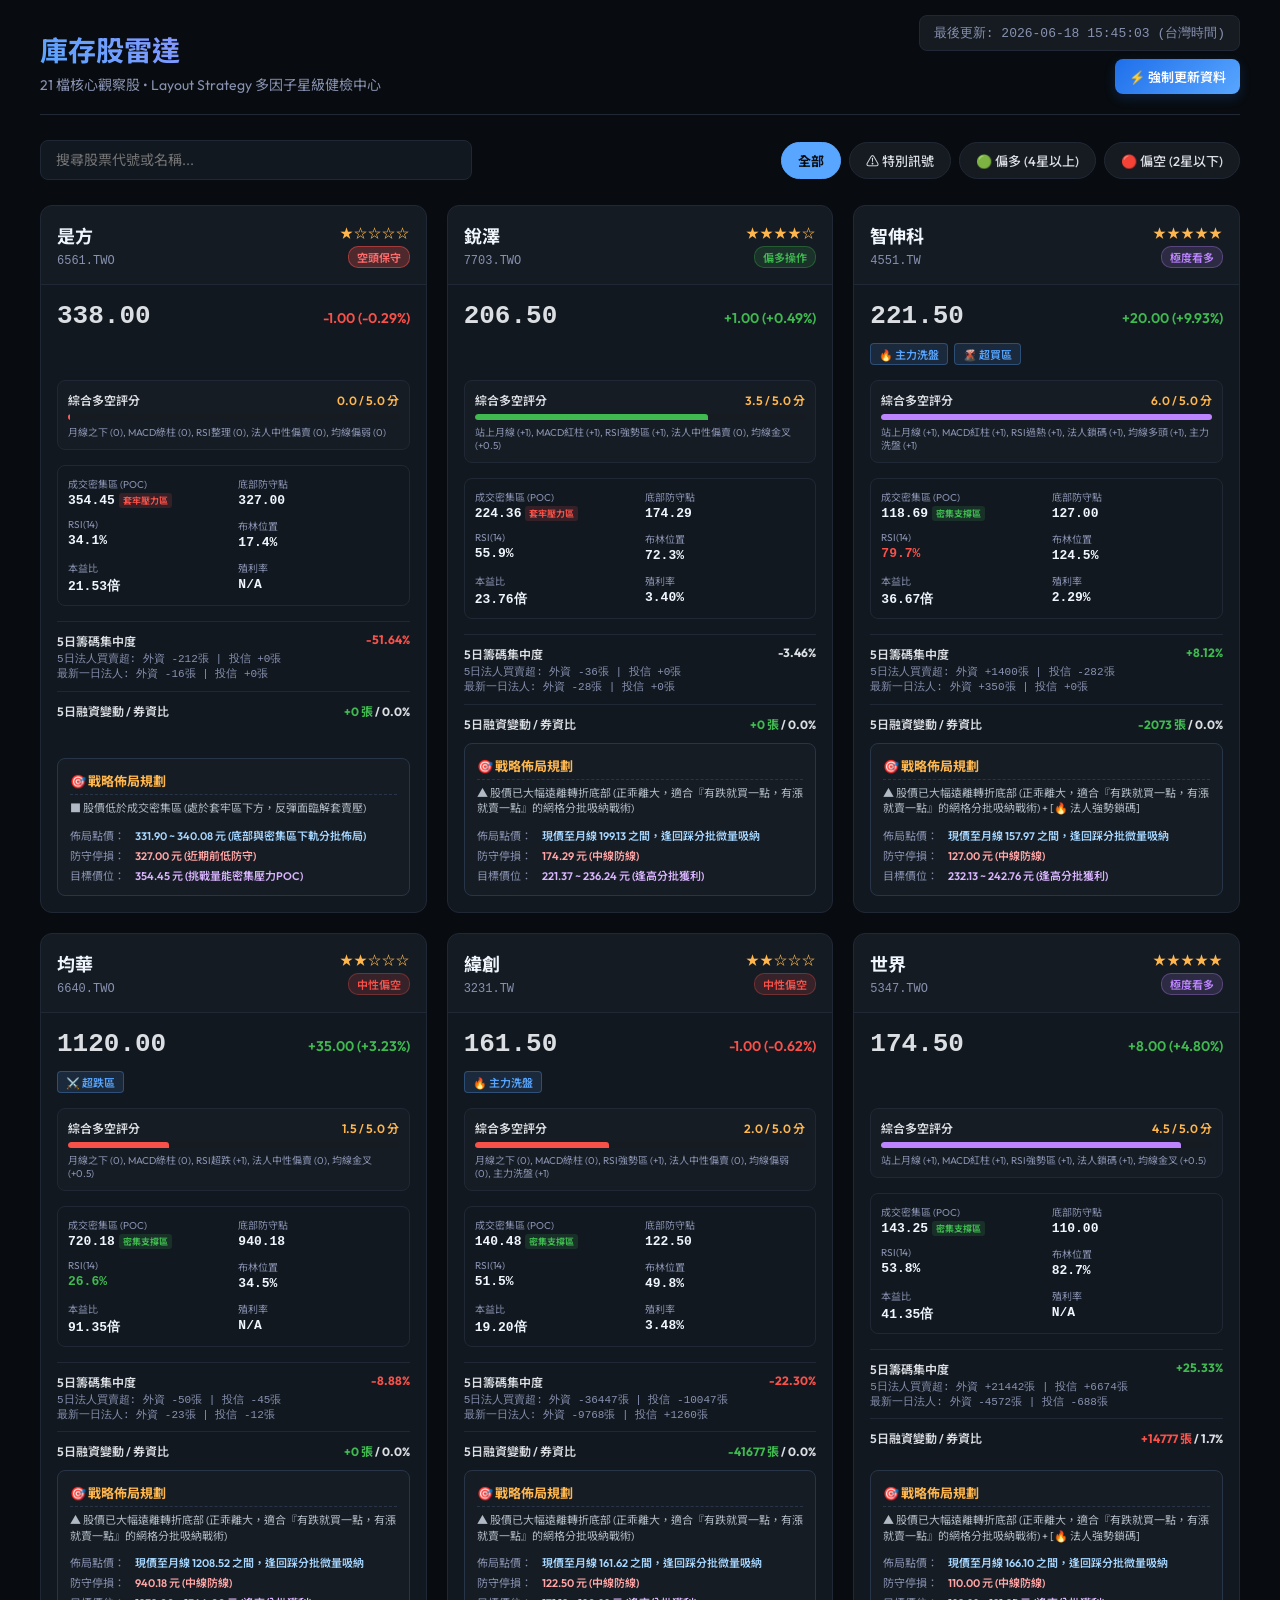
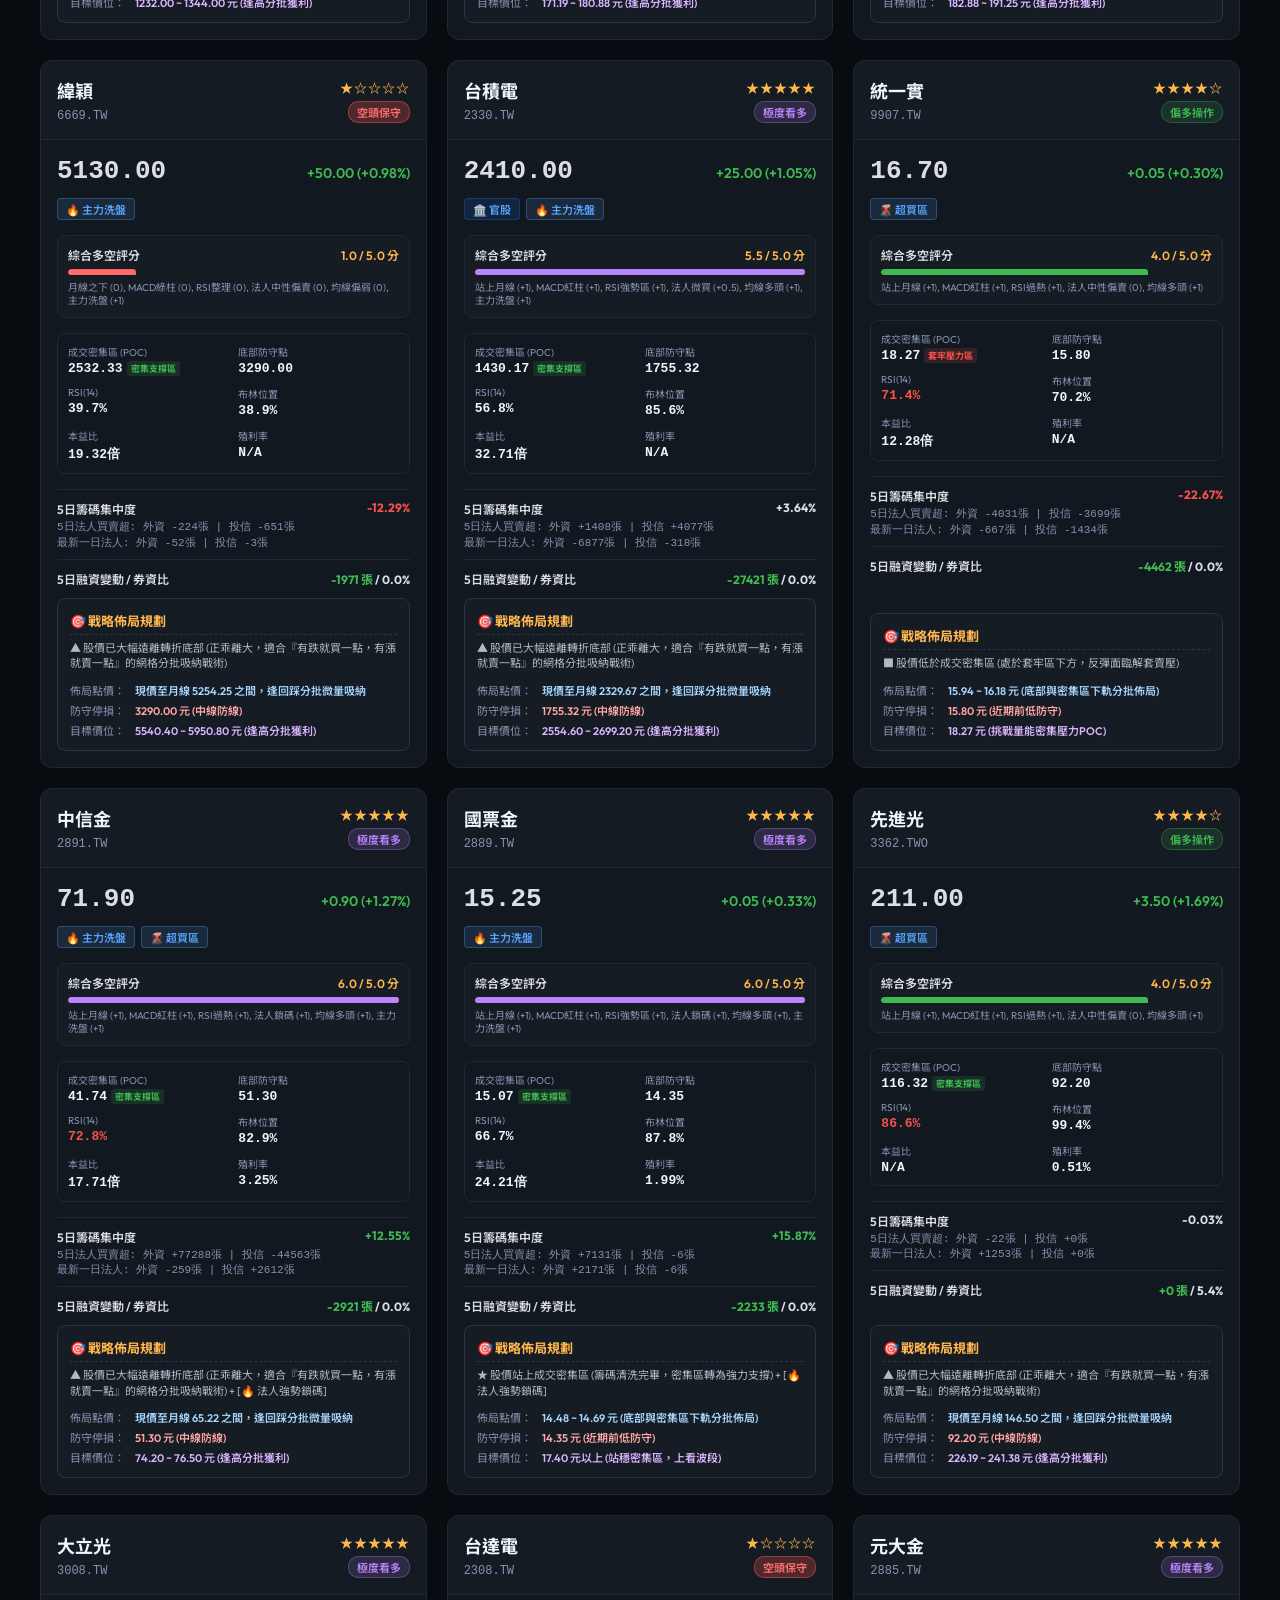
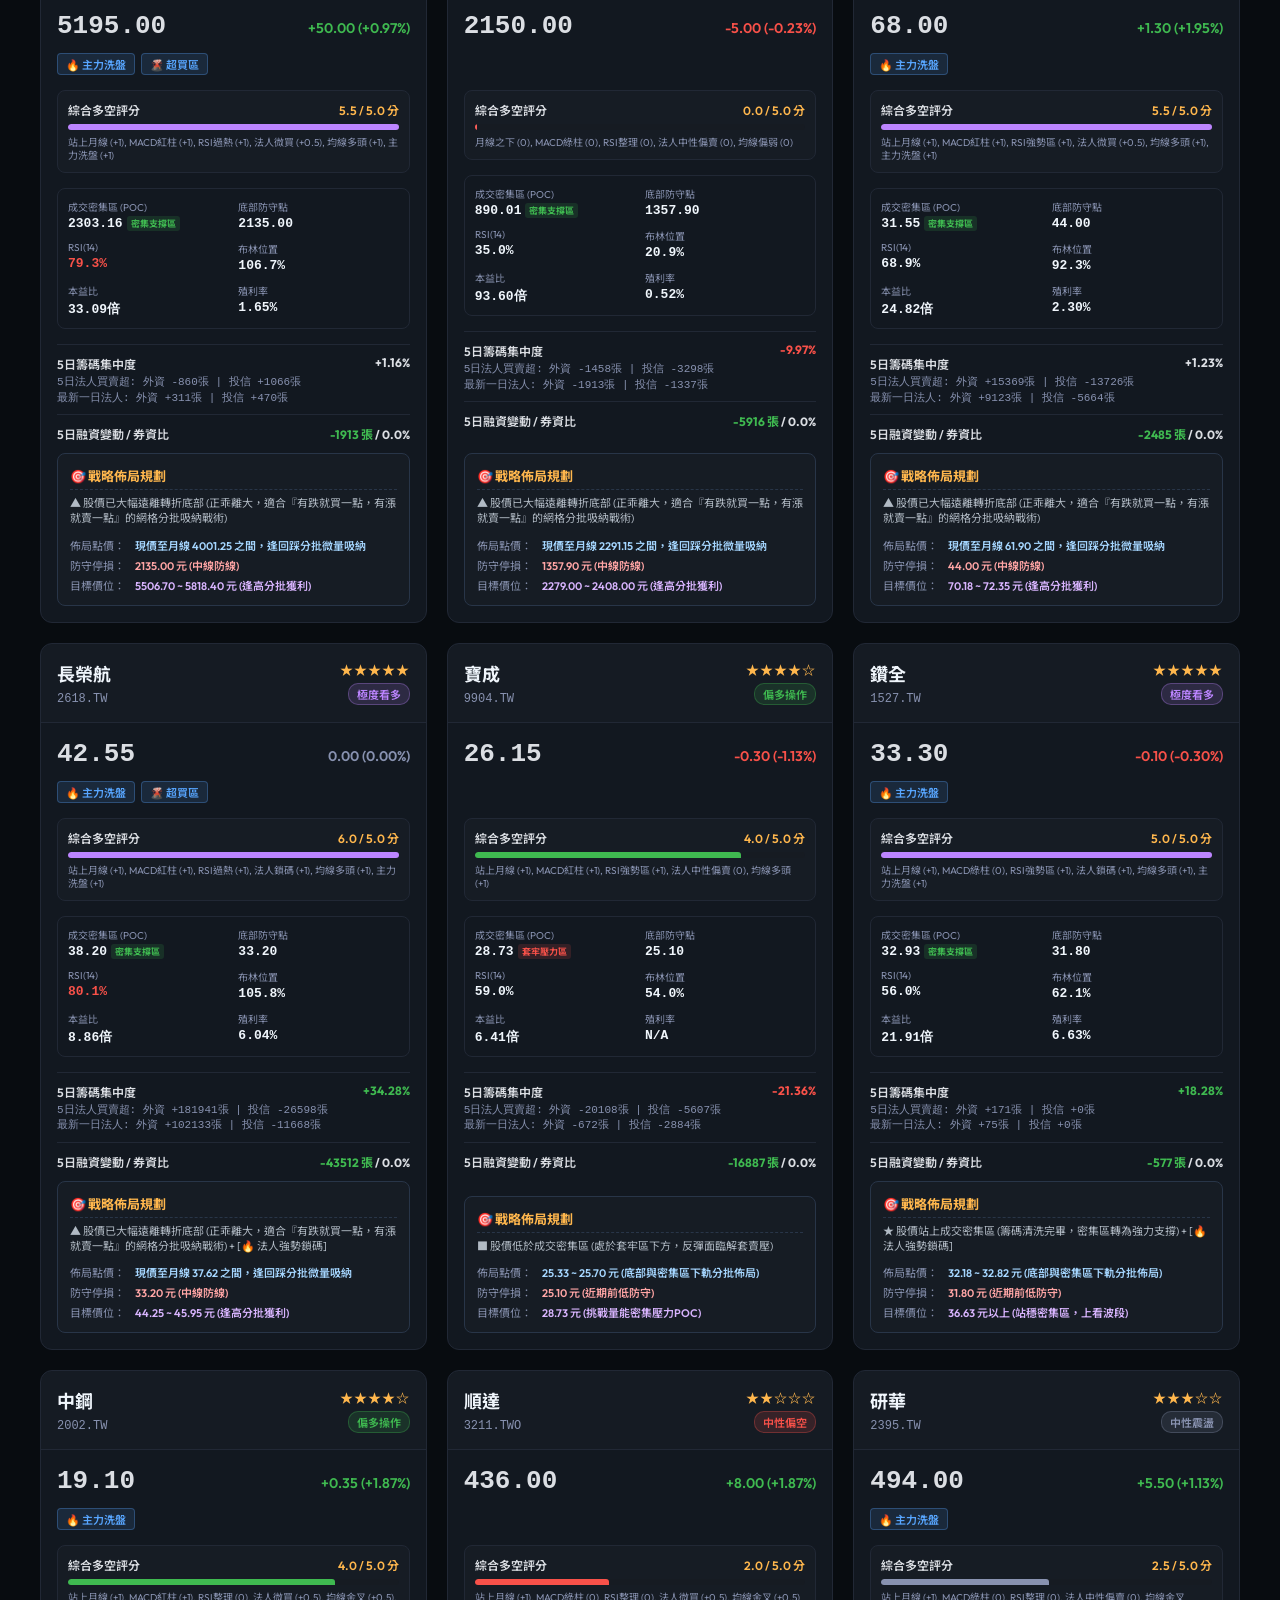
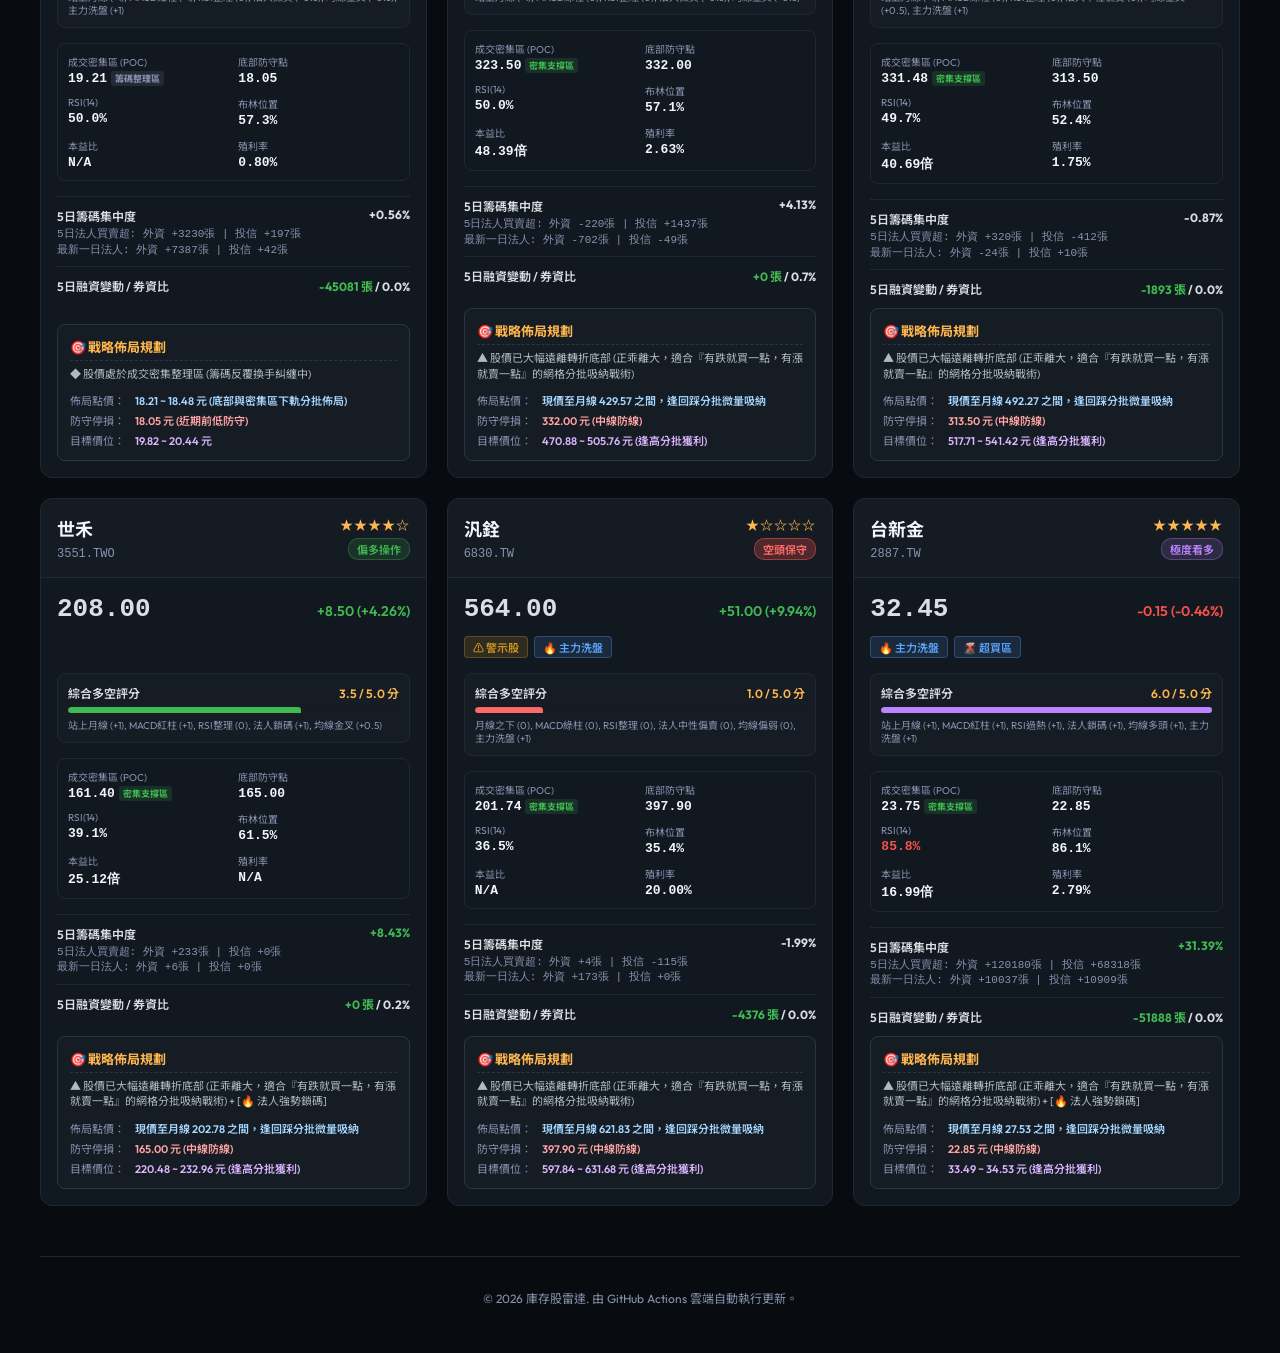
==== commit 136853d8: "Auto-update stock dashboard HTML" ====
--- a/index.html
+++ b/index.html
@@ -668,7 +668,7 @@
             </div>
             <div class="update-container">
                 <div class="update-tag">
-                    最後更新: 2026-06-17 20:06:36 (台灣時間)
+                    最後更新: 2026-06-18 15:45:03 (台灣時間)
                 </div>
                 <div style="display: flex; align-items: center; gap: 8px;">
                     <button id="force-update-btn" class="force-update-btn" onclick="triggerWorkflow()">⚡ 強制更新資料</button>
@@ -706,8 +706,8 @@
             
             <div class="card-body">
                 <div class="price-row">
-                    <span class="price-val">339.00</span>
-                    <span class="price-change neutral-color">0.00 (0.00%)</span>
+                    <span class="price-val">338.00</span>
+                    <span class="price-change down-color">-1.00 (-0.29%)</span>
                 </div>
                 
                 <div class="badges-row">
@@ -737,15 +737,15 @@
                     </div>
                     <div class="metric-item">
                         <span class="metric-label">RSI(14)</span>
-                        <span class="metric-val ">42.8%</span>
+                        <span class="metric-val ">34.1%</span>
                     </div>
                     <div class="metric-item">
                         <span class="metric-label">布林位置</span>
-                        <span class="metric-val">16.1%</span>
+                        <span class="metric-val">17.4%</span>
                     </div>
                     <div class="metric-item">
                         <span class="metric-label">本益比</span>
-                        <span class="metric-val">21.59倍</span>
+                        <span class="metric-val">21.53倍</span>
                     </div>
                     <div class="metric-item">
                         <span class="metric-label">殖利率</span>
@@ -756,11 +756,11 @@
                 <div class="chip-section">
                     <div class="chip-summary">
                         <span>5日籌碼集中度</span>
-                        <span class="chip-val chip-low">-46.05%</span>
+                        <span class="chip-val chip-low">-51.64%</span>
                     </div>
                     <div class="chip-details">
-                        5日法人買賣超: 外資 -219張 | 投信 +0張<br/>
-                        最新一日法人: 外資 -38張 | 投信 +0張
+                        5日法人買賣超: 外資 -212張 | 投信 +0張<br/>
+                        最新一日法人: 外資 -16張 | 投信 +0張
                     </div>
                 </div>
 
@@ -792,22 +792,22 @@
             </div>
         </div>
         
-        <div class="card" data-symbol="7703.TWO" data-name="銳澤" data-signals="" data-trend="trend-neutral">
+        <div class="card" data-symbol="7703.TWO" data-name="銳澤" data-signals="" data-trend="trend-bull">
             <div class="card-header">
                 <div>
                     <span class="stock-name">銳澤</span>
                     <span class="stock-symbol">7703.TWO</span>
                 </div>
                 <div class="trend-badge-group">
-                    <div class="stars-rating">★★★☆☆</div>
-                    <div class="trend-badge trend-neutral">中性震盪</div>
+                    <div class="stars-rating">★★★★☆</div>
+                    <div class="trend-badge trend-bull">偏多操作</div>
                 </div>
             </div>
             
             <div class="card-body">
                 <div class="price-row">
-                    <span class="price-val">205.50</span>
-                    <span class="price-change down-color">-3.50 (-1.67%)</span>
+                    <span class="price-val">206.50</span>
+                    <span class="price-change up-color">+1.00 (+0.49%)</span>
                 </div>
                 
                 <div class="badges-row">
@@ -818,12 +818,12 @@
                 <div class="score-section">
                     <div class="score-title">
                         <span>綜合多空評分</span>
-                        <span class="score-val">2.5 / 5.0 分</span>
+                        <span class="score-val">3.5 / 5.0 分</span>
                     </div>
                     <div class="score-bar-container">
-                        <div class="score-bar-fill trend-neutral" style="width: 50.0%"></div>
-                    </div>
-                    <div class="score-details">站上月線 (+1), MACD紅柱 (+1), RSI整理 (0), 法人中性偏賣 (0), 均線金叉 (+0.5)</div>
+                        <div class="score-bar-fill trend-bull" style="width: 70.0%"></div>
+                    </div>
+                    <div class="score-details">站上月線 (+1), MACD紅柱 (+1), RSI強勢區 (+1), 法人中性偏賣 (0), 均線金叉 (+0.5)</div>
                 </div>
                 
                 <div class="metrics-grid">
@@ -837,15 +837,15 @@
                     </div>
                     <div class="metric-item">
                         <span class="metric-label">RSI(14)</span>
-                        <span class="metric-val ">48.8%</span>
+                        <span class="metric-val ">55.9%</span>
                     </div>
                     <div class="metric-item">
                         <span class="metric-label">布林位置</span>
-                        <span class="metric-val">72.5%</span>
+                        <span class="metric-val">72.3%</span>
                     </div>
                     <div class="metric-item">
                         <span class="metric-label">本益比</span>
-                        <span class="metric-val">23.65倍</span>
+                        <span class="metric-val">23.76倍</span>
                     </div>
                     <div class="metric-item">
                         <span class="metric-label">殖利率</span>
@@ -856,11 +856,11 @@
                 <div class="chip-section">
                     <div class="chip-summary">
                         <span>5日籌碼集中度</span>
-                        <span class="chip-val ">-3.18%</span>
+                        <span class="chip-val ">-3.46%</span>
                     </div>
                     <div class="chip-details">
-                        5日法人買賣超: 外資 -26張 | 投信 +0張<br/>
-                        最新一日法人: 外資 -55張 | 投信 +0張
+                        5日法人買賣超: 外資 -36張 | 投信 +0張<br/>
+                        最新一日法人: 外資 -28張 | 投信 +0張
                     </div>
                 </div>
 
@@ -877,7 +877,7 @@
                     <div class="strat-grid">
                         <div class="strat-item">
                             <span class="s-label">佈局點價：</span>
-                            <span class="s-val text-buy">現價至月線 198.37 之間，逢回踩分批微量吸納</span>
+                            <span class="s-val text-buy">現價至月線 199.13 之間，逢回踩分批微量吸納</span>
                         </div>
                         <div class="strat-item">
                             <span class="s-label">防守停損：</span>
@@ -885,7 +885,7 @@
                         </div>
                         <div class="strat-item">
                             <span class="s-label">目標價位：</span>
-                            <span class="s-val text-target">220.30 ~ 235.09 元 (逢高分批獲利)</span>
+                            <span class="s-val text-target">221.37 ~ 236.24 元 (逢高分批獲利)</span>
                         </div>
                     </div>
                 </div>
@@ -906,12 +906,512 @@
             
             <div class="card-body">
                 <div class="price-row">
-                    <span class="price-val">201.50</span>
-                    <span class="price-change up-color">+18.00 (+9.81%)</span>
+                    <span class="price-val">221.50</span>
+                    <span class="price-change up-color">+20.00 (+9.93%)</span>
                 </div>
                 
                 <div class="badges-row">
                     <span class="badge badge-signal">🔥 主力洗盤</span><span class="badge badge-signal">🌋 超買區</span>
+                </div>
+                
+                <!-- 綜合戰略分析得分 -->
+                <div class="score-section">
+                    <div class="score-title">
+                        <span>綜合多空評分</span>
+                        <span class="score-val">6.0 / 5.0 分</span>
+                    </div>
+                    <div class="score-bar-container">
+                        <div class="score-bar-fill trend-bull-extreme" style="width: 120.0%"></div>
+                    </div>
+                    <div class="score-details">站上月線 (+1), MACD紅柱 (+1), RSI過熱 (+1), 法人鎖碼 (+1), 均線多頭 (+1), 主力洗盤 (+1)</div>
+                </div>
+                
+                <div class="metrics-grid">
+                    <div class="metric-item">
+                        <span class="metric-label">成交密集區 (POC)</span>
+                        <span class="metric-val">118.69 <small class="vp-badge vp-bull">密集支撐區</small></span>
+                    </div>
+                    <div class="metric-item">
+                        <span class="metric-label">底部防守點</span>
+                        <span class="metric-val">127.00</span>
+                    </div>
+                    <div class="metric-item">
+                        <span class="metric-label">RSI(14)</span>
+                        <span class="metric-val rsi-high">79.7%</span>
+                    </div>
+                    <div class="metric-item">
+                        <span class="metric-label">布林位置</span>
+                        <span class="metric-val">124.5%</span>
+                    </div>
+                    <div class="metric-item">
+                        <span class="metric-label">本益比</span>
+                        <span class="metric-val">36.67倍</span>
+                    </div>
+                    <div class="metric-item">
+                        <span class="metric-label">殖利率</span>
+                        <span class="metric-val value-dy">2.29%</span>
+                    </div>
+                </div>
+                
+                <div class="chip-section">
+                    <div class="chip-summary">
+                        <span>5日籌碼集中度</span>
+                        <span class="chip-val chip-high">+8.12%</span>
+                    </div>
+                    <div class="chip-details">
+                        5日法人買賣超: 外資 +1400張 | 投信 -282張<br/>
+                        最新一日法人: 外資 +350張 | 投信 +0張
+                    </div>
+                </div>
+
+                <div class="margin-section">
+                    <div class="margin-summary">
+                        <span>5日融資變動 / 券資比</span>
+                        <span class="margin-val"><span class="up-color">-2073 張</span> / 0.0%</span>
+                    </div>
+                </div>
+                
+                <div class="layout-strategy-box">
+                    <div class="strat-title">🎯 戰略佈局規劃</div>
+                    <div class="strat-desc">▲ 股價已大幅遠離轉折底部 (正乖離大，適合『有跌就買一點，有漲就賣一點』的網格分批吸納戰術) + [🔥 法人強勢鎖碼]</div>
+                    <div class="strat-grid">
+                        <div class="strat-item">
+                            <span class="s-label">佈局點價：</span>
+                            <span class="s-val text-buy">現價至月線 157.97 之間，逢回踩分批微量吸納</span>
+                        </div>
+                        <div class="strat-item">
+                            <span class="s-label">防守停損：</span>
+                            <span class="s-val text-stop">127.00 元 (中線防線)</span>
+                        </div>
+                        <div class="strat-item">
+                            <span class="s-label">目標價位：</span>
+                            <span class="s-val text-target">232.13 ~ 242.76 元 (逢高分批獲利)</span>
+                        </div>
+                    </div>
+                </div>
+            </div>
+        </div>
+        
+        <div class="card" data-symbol="6640.TWO" data-name="均華" data-signals="⚔️ 超跌區" data-trend="trend-bear">
+            <div class="card-header">
+                <div>
+                    <span class="stock-name">均華</span>
+                    <span class="stock-symbol">6640.TWO</span>
+                </div>
+                <div class="trend-badge-group">
+                    <div class="stars-rating">★★☆☆☆</div>
+                    <div class="trend-badge trend-bear">中性偏空</div>
+                </div>
+            </div>
+            
+            <div class="card-body">
+                <div class="price-row">
+                    <span class="price-val">1120.00</span>
+                    <span class="price-change up-color">+35.00 (+3.23%)</span>
+                </div>
+                
+                <div class="badges-row">
+                    <span class="badge badge-signal">⚔️ 超跌區</span>
+                </div>
+                
+                <!-- 綜合戰略分析得分 -->
+                <div class="score-section">
+                    <div class="score-title">
+                        <span>綜合多空評分</span>
+                        <span class="score-val">1.5 / 5.0 分</span>
+                    </div>
+                    <div class="score-bar-container">
+                        <div class="score-bar-fill trend-bear" style="width: 30.0%"></div>
+                    </div>
+                    <div class="score-details">月線之下 (0), MACD綠柱 (0), RSI超跌 (+1), 法人中性偏賣 (0), 均線金叉 (+0.5)</div>
+                </div>
+                
+                <div class="metrics-grid">
+                    <div class="metric-item">
+                        <span class="metric-label">成交密集區 (POC)</span>
+                        <span class="metric-val">720.18 <small class="vp-badge vp-bull">密集支撐區</small></span>
+                    </div>
+                    <div class="metric-item">
+                        <span class="metric-label">底部防守點</span>
+                        <span class="metric-val">940.18</span>
+                    </div>
+                    <div class="metric-item">
+                        <span class="metric-label">RSI(14)</span>
+                        <span class="metric-val rsi-low">26.6%</span>
+                    </div>
+                    <div class="metric-item">
+                        <span class="metric-label">布林位置</span>
+                        <span class="metric-val">34.5%</span>
+                    </div>
+                    <div class="metric-item">
+                        <span class="metric-label">本益比</span>
+                        <span class="metric-val">91.35倍</span>
+                    </div>
+                    <div class="metric-item">
+                        <span class="metric-label">殖利率</span>
+                        <span class="metric-val value-dy">N/A</span>
+                    </div>
+                </div>
+                
+                <div class="chip-section">
+                    <div class="chip-summary">
+                        <span>5日籌碼集中度</span>
+                        <span class="chip-val chip-low">-8.88%</span>
+                    </div>
+                    <div class="chip-details">
+                        5日法人買賣超: 外資 -50張 | 投信 -45張<br/>
+                        最新一日法人: 外資 -23張 | 投信 -12張
+                    </div>
+                </div>
+
+                <div class="margin-section">
+                    <div class="margin-summary">
+                        <span>5日融資變動 / 券資比</span>
+                        <span class="margin-val"><span class="up-color">+0 張</span> / 0.0%</span>
+                    </div>
+                </div>
+                
+                <div class="layout-strategy-box">
+                    <div class="strat-title">🎯 戰略佈局規劃</div>
+                    <div class="strat-desc">▲ 股價已大幅遠離轉折底部 (正乖離大，適合『有跌就買一點，有漲就賣一點』的網格分批吸納戰術)</div>
+                    <div class="strat-grid">
+                        <div class="strat-item">
+                            <span class="s-label">佈局點價：</span>
+                            <span class="s-val text-buy">現價至月線 1208.52 之間，逢回踩分批微量吸納</span>
+                        </div>
+                        <div class="strat-item">
+                            <span class="s-label">防守停損：</span>
+                            <span class="s-val text-stop">940.18 元 (中線防線)</span>
+                        </div>
+                        <div class="strat-item">
+                            <span class="s-label">目標價位：</span>
+                            <span class="s-val text-target">1232.00 ~ 1344.00 元 (逢高分批獲利)</span>
+                        </div>
+                    </div>
+                </div>
+            </div>
+        </div>
+        
+        <div class="card" data-symbol="3231.TW" data-name="緯創" data-signals="🔥 主力洗盤" data-trend="trend-bear">
+            <div class="card-header">
+                <div>
+                    <span class="stock-name">緯創</span>
+                    <span class="stock-symbol">3231.TW</span>
+                </div>
+                <div class="trend-badge-group">
+                    <div class="stars-rating">★★☆☆☆</div>
+                    <div class="trend-badge trend-bear">中性偏空</div>
+                </div>
+            </div>
+            
+            <div class="card-body">
+                <div class="price-row">
+                    <span class="price-val">161.50</span>
+                    <span class="price-change down-color">-1.00 (-0.62%)</span>
+                </div>
+                
+                <div class="badges-row">
+                    <span class="badge badge-signal">🔥 主力洗盤</span>
+                </div>
+                
+                <!-- 綜合戰略分析得分 -->
+                <div class="score-section">
+                    <div class="score-title">
+                        <span>綜合多空評分</span>
+                        <span class="score-val">2.0 / 5.0 分</span>
+                    </div>
+                    <div class="score-bar-container">
+                        <div class="score-bar-fill trend-bear" style="width: 40.0%"></div>
+                    </div>
+                    <div class="score-details">月線之下 (0), MACD綠柱 (0), RSI強勢區 (+1), 法人中性偏賣 (0), 均線偏弱 (0), 主力洗盤 (+1)</div>
+                </div>
+                
+                <div class="metrics-grid">
+                    <div class="metric-item">
+                        <span class="metric-label">成交密集區 (POC)</span>
+                        <span class="metric-val">140.48 <small class="vp-badge vp-bull">密集支撐區</small></span>
+                    </div>
+                    <div class="metric-item">
+                        <span class="metric-label">底部防守點</span>
+                        <span class="metric-val">122.50</span>
+                    </div>
+                    <div class="metric-item">
+                        <span class="metric-label">RSI(14)</span>
+                        <span class="metric-val ">51.5%</span>
+                    </div>
+                    <div class="metric-item">
+                        <span class="metric-label">布林位置</span>
+                        <span class="metric-val">49.8%</span>
+                    </div>
+                    <div class="metric-item">
+                        <span class="metric-label">本益比</span>
+                        <span class="metric-val">19.20倍</span>
+                    </div>
+                    <div class="metric-item">
+                        <span class="metric-label">殖利率</span>
+                        <span class="metric-val value-dy">3.48%</span>
+                    </div>
+                </div>
+                
+                <div class="chip-section">
+                    <div class="chip-summary">
+                        <span>5日籌碼集中度</span>
+                        <span class="chip-val chip-low">-22.30%</span>
+                    </div>
+                    <div class="chip-details">
+                        5日法人買賣超: 外資 -36447張 | 投信 -10047張<br/>
+                        最新一日法人: 外資 -9768張 | 投信 +1260張
+                    </div>
+                </div>
+
+                <div class="margin-section">
+                    <div class="margin-summary">
+                        <span>5日融資變動 / 券資比</span>
+                        <span class="margin-val"><span class="up-color">-41677 張</span> / 0.0%</span>
+                    </div>
+                </div>
+                
+                <div class="layout-strategy-box">
+                    <div class="strat-title">🎯 戰略佈局規劃</div>
+                    <div class="strat-desc">▲ 股價已大幅遠離轉折底部 (正乖離大，適合『有跌就買一點，有漲就賣一點』的網格分批吸納戰術)</div>
+                    <div class="strat-grid">
+                        <div class="strat-item">
+                            <span class="s-label">佈局點價：</span>
+                            <span class="s-val text-buy">現價至月線 161.62 之間，逢回踩分批微量吸納</span>
+                        </div>
+                        <div class="strat-item">
+                            <span class="s-label">防守停損：</span>
+                            <span class="s-val text-stop">122.50 元 (中線防線)</span>
+                        </div>
+                        <div class="strat-item">
+                            <span class="s-label">目標價位：</span>
+                            <span class="s-val text-target">171.19 ~ 180.88 元 (逢高分批獲利)</span>
+                        </div>
+                    </div>
+                </div>
+            </div>
+        </div>
+        
+        <div class="card" data-symbol="5347.TWO" data-name="世界" data-signals="" data-trend="trend-bull-extreme">
+            <div class="card-header">
+                <div>
+                    <span class="stock-name">世界</span>
+                    <span class="stock-symbol">5347.TWO</span>
+                </div>
+                <div class="trend-badge-group">
+                    <div class="stars-rating">★★★★★</div>
+                    <div class="trend-badge trend-bull-extreme">極度看多</div>
+                </div>
+            </div>
+            
+            <div class="card-body">
+                <div class="price-row">
+                    <span class="price-val">174.50</span>
+                    <span class="price-change up-color">+8.00 (+4.80%)</span>
+                </div>
+                
+                <div class="badges-row">
+                    
+                </div>
+                
+                <!-- 綜合戰略分析得分 -->
+                <div class="score-section">
+                    <div class="score-title">
+                        <span>綜合多空評分</span>
+                        <span class="score-val">4.5 / 5.0 分</span>
+                    </div>
+                    <div class="score-bar-container">
+                        <div class="score-bar-fill trend-bull-extreme" style="width: 90.0%"></div>
+                    </div>
+                    <div class="score-details">站上月線 (+1), MACD紅柱 (+1), RSI強勢區 (+1), 法人鎖碼 (+1), 均線金叉 (+0.5)</div>
+                </div>
+                
+                <div class="metrics-grid">
+                    <div class="metric-item">
+                        <span class="metric-label">成交密集區 (POC)</span>
+                        <span class="metric-val">143.25 <small class="vp-badge vp-bull">密集支撐區</small></span>
+                    </div>
+                    <div class="metric-item">
+                        <span class="metric-label">底部防守點</span>
+                        <span class="metric-val">110.00</span>
+                    </div>
+                    <div class="metric-item">
+                        <span class="metric-label">RSI(14)</span>
+                        <span class="metric-val ">53.8%</span>
+                    </div>
+                    <div class="metric-item">
+                        <span class="metric-label">布林位置</span>
+                        <span class="metric-val">82.7%</span>
+                    </div>
+                    <div class="metric-item">
+                        <span class="metric-label">本益比</span>
+                        <span class="metric-val">41.35倍</span>
+                    </div>
+                    <div class="metric-item">
+                        <span class="metric-label">殖利率</span>
+                        <span class="metric-val value-dy">N/A</span>
+                    </div>
+                </div>
+                
+                <div class="chip-section">
+                    <div class="chip-summary">
+                        <span>5日籌碼集中度</span>
+                        <span class="chip-val chip-high">+25.33%</span>
+                    </div>
+                    <div class="chip-details">
+                        5日法人買賣超: 外資 +21442張 | 投信 +6674張<br/>
+                        最新一日法人: 外資 -4572張 | 投信 -688張
+                    </div>
+                </div>
+
+                <div class="margin-section">
+                    <div class="margin-summary">
+                        <span>5日融資變動 / 券資比</span>
+                        <span class="margin-val"><span class="down-color">+14777 張</span> / 1.7%</span>
+                    </div>
+                </div>
+                
+                <div class="layout-strategy-box">
+                    <div class="strat-title">🎯 戰略佈局規劃</div>
+                    <div class="strat-desc">▲ 股價已大幅遠離轉折底部 (正乖離大，適合『有跌就買一點，有漲就賣一點』的網格分批吸納戰術) + [🔥 法人強勢鎖碼]</div>
+                    <div class="strat-grid">
+                        <div class="strat-item">
+                            <span class="s-label">佈局點價：</span>
+                            <span class="s-val text-buy">現價至月線 166.10 之間，逢回踩分批微量吸納</span>
+                        </div>
+                        <div class="strat-item">
+                            <span class="s-label">防守停損：</span>
+                            <span class="s-val text-stop">110.00 元 (中線防線)</span>
+                        </div>
+                        <div class="strat-item">
+                            <span class="s-label">目標價位：</span>
+                            <span class="s-val text-target">182.88 ~ 191.25 元 (逢高分批獲利)</span>
+                        </div>
+                    </div>
+                </div>
+            </div>
+        </div>
+        
+        <div class="card" data-symbol="6669.TW" data-name="緯穎" data-signals="🔥 主力洗盤" data-trend="trend-bear-extreme">
+            <div class="card-header">
+                <div>
+                    <span class="stock-name">緯穎</span>
+                    <span class="stock-symbol">6669.TW</span>
+                </div>
+                <div class="trend-badge-group">
+                    <div class="stars-rating">★☆☆☆☆</div>
+                    <div class="trend-badge trend-bear-extreme">空頭保守</div>
+                </div>
+            </div>
+            
+            <div class="card-body">
+                <div class="price-row">
+                    <span class="price-val">5130.00</span>
+                    <span class="price-change up-color">+50.00 (+0.98%)</span>
+                </div>
+                
+                <div class="badges-row">
+                    <span class="badge badge-signal">🔥 主力洗盤</span>
+                </div>
+                
+                <!-- 綜合戰略分析得分 -->
+                <div class="score-section">
+                    <div class="score-title">
+                        <span>綜合多空評分</span>
+                        <span class="score-val">1.0 / 5.0 分</span>
+                    </div>
+                    <div class="score-bar-container">
+                        <div class="score-bar-fill trend-bear-extreme" style="width: 20.0%"></div>
+                    </div>
+                    <div class="score-details">月線之下 (0), MACD綠柱 (0), RSI整理 (0), 法人中性偏賣 (0), 均線偏弱 (0), 主力洗盤 (+1)</div>
+                </div>
+                
+                <div class="metrics-grid">
+                    <div class="metric-item">
+                        <span class="metric-label">成交密集區 (POC)</span>
+                        <span class="metric-val">2532.33 <small class="vp-badge vp-bull">密集支撐區</small></span>
+                    </div>
+                    <div class="metric-item">
+                        <span class="metric-label">底部防守點</span>
+                        <span class="metric-val">3290.00</span>
+                    </div>
+                    <div class="metric-item">
+                        <span class="metric-label">RSI(14)</span>
+                        <span class="metric-val ">39.7%</span>
+                    </div>
+                    <div class="metric-item">
+                        <span class="metric-label">布林位置</span>
+                        <span class="metric-val">38.9%</span>
+                    </div>
+                    <div class="metric-item">
+                        <span class="metric-label">本益比</span>
+                        <span class="metric-val">19.32倍</span>
+                    </div>
+                    <div class="metric-item">
+                        <span class="metric-label">殖利率</span>
+                        <span class="metric-val value-dy">N/A</span>
+                    </div>
+                </div>
+                
+                <div class="chip-section">
+                    <div class="chip-summary">
+                        <span>5日籌碼集中度</span>
+                        <span class="chip-val chip-low">-12.29%</span>
+                    </div>
+                    <div class="chip-details">
+                        5日法人買賣超: 外資 -224張 | 投信 -651張<br/>
+                        最新一日法人: 外資 -52張 | 投信 -3張
+                    </div>
+                </div>
+
+                <div class="margin-section">
+                    <div class="margin-summary">
+                        <span>5日融資變動 / 券資比</span>
+                        <span class="margin-val"><span class="up-color">-1971 張</span> / 0.0%</span>
+                    </div>
+                </div>
+                
+                <div class="layout-strategy-box">
+                    <div class="strat-title">🎯 戰略佈局規劃</div>
+                    <div class="strat-desc">▲ 股價已大幅遠離轉折底部 (正乖離大，適合『有跌就買一點，有漲就賣一點』的網格分批吸納戰術)</div>
+                    <div class="strat-grid">
+                        <div class="strat-item">
+                            <span class="s-label">佈局點價：</span>
+                            <span class="s-val text-buy">現價至月線 5254.25 之間，逢回踩分批微量吸納</span>
+                        </div>
+                        <div class="strat-item">
+                            <span class="s-label">防守停損：</span>
+                            <span class="s-val text-stop">3290.00 元 (中線防線)</span>
+                        </div>
+                        <div class="strat-item">
+                            <span class="s-label">目標價位：</span>
+                            <span class="s-val text-target">5540.40 ~ 5950.80 元 (逢高分批獲利)</span>
+                        </div>
+                    </div>
+                </div>
+            </div>
+        </div>
+        
+        <div class="card" data-symbol="2330.TW" data-name="台積電" data-signals="🔥 主力洗盤" data-trend="trend-bull-extreme">
+            <div class="card-header">
+                <div>
+                    <span class="stock-name">台積電</span>
+                    <span class="stock-symbol">2330.TW</span>
+                </div>
+                <div class="trend-badge-group">
+                    <div class="stars-rating">★★★★★</div>
+                    <div class="trend-badge trend-bull-extreme">極度看多</div>
+                </div>
+            </div>
+            
+            <div class="card-body">
+                <div class="price-row">
+                    <span class="price-val">2410.00</span>
+                    <span class="price-change up-color">+25.00 (+1.05%)</span>
+                </div>
+                
+                <div class="badges-row">
+                    <span class="badge badge-state">🏛️ 官股</span><span class="badge badge-signal">🔥 主力洗盤</span>
                 </div>
                 
                 <!-- 綜合戰略分析得分 -->
@@ -923,51 +1423,51 @@
                     <div class="score-bar-container">
                         <div class="score-bar-fill trend-bull-extreme" style="width: 110.00000000000001%"></div>
                     </div>
-                    <div class="score-details">站上月線 (+1), MACD紅柱 (+1), RSI過熱 (+1), 法人微買 (+0.5), 均線多頭 (+1), 主力洗盤 (+1)</div>
+                    <div class="score-details">站上月線 (+1), MACD紅柱 (+1), RSI強勢區 (+1), 法人微買 (+0.5), 均線多頭 (+1), 主力洗盤 (+1)</div>
                 </div>
                 
                 <div class="metrics-grid">
                     <div class="metric-item">
                         <span class="metric-label">成交密集區 (POC)</span>
-                        <span class="metric-val">122.97 <small class="vp-badge vp-bull">密集支撐區</small></span>
+                        <span class="metric-val">1430.17 <small class="vp-badge vp-bull">密集支撐區</small></span>
                     </div>
                     <div class="metric-item">
                         <span class="metric-label">底部防守點</span>
-                        <span class="metric-val">127.00</span>
+                        <span class="metric-val">1755.32</span>
                     </div>
                     <div class="metric-item">
                         <span class="metric-label">RSI(14)</span>
-                        <span class="metric-val rsi-high">75.4%</span>
+                        <span class="metric-val ">56.8%</span>
                     </div>
                     <div class="metric-item">
                         <span class="metric-label">布林位置</span>
-                        <span class="metric-val">126.7%</span>
+                        <span class="metric-val">85.6%</span>
                     </div>
                     <div class="metric-item">
                         <span class="metric-label">本益比</span>
-                        <span class="metric-val">33.36倍</span>
+                        <span class="metric-val">32.71倍</span>
                     </div>
                     <div class="metric-item">
                         <span class="metric-label">殖利率</span>
-                        <span class="metric-val value-dy">2.29%</span>
+                        <span class="metric-val value-dy">N/A</span>
                     </div>
                 </div>
                 
                 <div class="chip-section">
                     <div class="chip-summary">
                         <span>5日籌碼集中度</span>
-                        <span class="chip-val ">+4.17%</span>
+                        <span class="chip-val ">+3.64%</span>
                     </div>
                     <div class="chip-details">
-                        5日法人買賣超: 外資 +1056張 | 投信 -613張<br/>
-                        最新一日法人: 外資 +112張 | 投信 +0張
+                        5日法人買賣超: 外資 +1408張 | 投信 +4077張<br/>
+                        最新一日法人: 外資 -6877張 | 投信 -318張
                     </div>
                 </div>
 
                 <div class="margin-section">
                     <div class="margin-summary">
                         <span>5日融資變動 / 券資比</span>
-                        <span class="margin-val"><span class="up-color">-1866 張</span> / 0.0%</span>
+                        <span class="margin-val"><span class="up-color">-27421 張</span> / 0.0%</span>
                     </div>
                 </div>
                 
@@ -977,507 +1477,7 @@
                     <div class="strat-grid">
                         <div class="strat-item">
                             <span class="s-label">佈局點價：</span>
-                            <span class="s-val text-buy">現價至月線 154.82 之間，逢回踩分批微量吸納</span>
-                        </div>
-                        <div class="strat-item">
-                            <span class="s-label">防守停損：</span>
-                            <span class="s-val text-stop">127.00 元 (中線防線)</span>
-                        </div>
-                        <div class="strat-item">
-                            <span class="s-label">目標價位：</span>
-                            <span class="s-val text-target">211.17 ~ 220.84 元 (逢高分批獲利)</span>
-                        </div>
-                    </div>
-                </div>
-            </div>
-        </div>
-        
-        <div class="card" data-symbol="6640.TWO" data-name="均華" data-signals="⚔️ 超跌區" data-trend="trend-bear-extreme">
-            <div class="card-header">
-                <div>
-                    <span class="stock-name">均華</span>
-                    <span class="stock-symbol">6640.TWO</span>
-                </div>
-                <div class="trend-badge-group">
-                    <div class="stars-rating">★☆☆☆☆</div>
-                    <div class="trend-badge trend-bear-extreme">空頭保守</div>
-                </div>
-            </div>
-            
-            <div class="card-body">
-                <div class="price-row">
-                    <span class="price-val">1085.00</span>
-                    <span class="price-change down-color">-15.00 (-1.36%)</span>
-                </div>
-                
-                <div class="badges-row">
-                    <span class="badge badge-signal">⚔️ 超跌區</span>
-                </div>
-                
-                <!-- 綜合戰略分析得分 -->
-                <div class="score-section">
-                    <div class="score-title">
-                        <span>綜合多空評分</span>
-                        <span class="score-val">1.0 / 5.0 分</span>
-                    </div>
-                    <div class="score-bar-container">
-                        <div class="score-bar-fill trend-bear-extreme" style="width: 20.0%"></div>
-                    </div>
-                    <div class="score-details">月線之下 (0), MACD綠柱 (0), RSI超跌 (+1), 法人中性偏賣 (0), 均線偏弱 (0)</div>
-                </div>
-                
-                <div class="metrics-grid">
-                    <div class="metric-item">
-                        <span class="metric-label">成交密集區 (POC)</span>
-                        <span class="metric-val">720.18 <small class="vp-badge vp-bull">密集支撐區</small></span>
-                    </div>
-                    <div class="metric-item">
-                        <span class="metric-label">底部防守點</span>
-                        <span class="metric-val">940.18</span>
-                    </div>
-                    <div class="metric-item">
-                        <span class="metric-label">RSI(14)</span>
-                        <span class="metric-val rsi-low">25.0%</span>
-                    </div>
-                    <div class="metric-item">
-                        <span class="metric-label">布林位置</span>
-                        <span class="metric-val">26.6%</span>
-                    </div>
-                    <div class="metric-item">
-                        <span class="metric-label">本益比</span>
-                        <span class="metric-val">N/A</span>
-                    </div>
-                    <div class="metric-item">
-                        <span class="metric-label">殖利率</span>
-                        <span class="metric-val value-dy">N/A</span>
-                    </div>
-                </div>
-                
-                <div class="chip-section">
-                    <div class="chip-summary">
-                        <span>5日籌碼集中度</span>
-                        <span class="chip-val ">-2.62%</span>
-                    </div>
-                    <div class="chip-details">
-                        5日法人買賣超: 外資 +8張 | 投信 -38張<br/>
-                        最新一日法人: 外資 -31張 | 投信 +20張
-                    </div>
-                </div>
-
-                <div class="margin-section">
-                    <div class="margin-summary">
-                        <span>5日融資變動 / 券資比</span>
-                        <span class="margin-val"><span class="up-color">+0 張</span> / 0.0%</span>
-                    </div>
-                </div>
-                
-                <div class="layout-strategy-box">
-                    <div class="strat-title">🎯 戰略佈局規劃</div>
-                    <div class="strat-desc">▲ 股價已大幅遠離轉折底部 (正乖離大，適合『有跌就買一點，有漲就賣一點』的網格分批吸納戰術)</div>
-                    <div class="strat-grid">
-                        <div class="strat-item">
-                            <span class="s-label">佈局點價：</span>
-                            <span class="s-val text-buy">現價至月線 1220.35 之間，逢回踩分批微量吸納</span>
-                        </div>
-                        <div class="strat-item">
-                            <span class="s-label">防守停損：</span>
-                            <span class="s-val text-stop">940.18 元 (中線防線)</span>
-                        </div>
-                        <div class="strat-item">
-                            <span class="s-label">目標價位：</span>
-                            <span class="s-val text-target">1193.50 ~ 1302.00 元 (逢高分批獲利)</span>
-                        </div>
-                    </div>
-                </div>
-            </div>
-        </div>
-        
-        <div class="card" data-symbol="3231.TW" data-name="緯創" data-signals="🔥 主力洗盤" data-trend="trend-neutral">
-            <div class="card-header">
-                <div>
-                    <span class="stock-name">緯創</span>
-                    <span class="stock-symbol">3231.TW</span>
-                </div>
-                <div class="trend-badge-group">
-                    <div class="stars-rating">★★★☆☆</div>
-                    <div class="trend-badge trend-neutral">中性震盪</div>
-                </div>
-            </div>
-            
-            <div class="card-body">
-                <div class="price-row">
-                    <span class="price-val">162.50</span>
-                    <span class="price-change up-color">+4.50 (+2.85%)</span>
-                </div>
-                
-                <div class="badges-row">
-                    <span class="badge badge-signal">🔥 主力洗盤</span>
-                </div>
-                
-                <!-- 綜合戰略分析得分 -->
-                <div class="score-section">
-                    <div class="score-title">
-                        <span>綜合多空評分</span>
-                        <span class="score-val">3.0 / 5.0 分</span>
-                    </div>
-                    <div class="score-bar-container">
-                        <div class="score-bar-fill trend-neutral" style="width: 60.0%"></div>
-                    </div>
-                    <div class="score-details">站上月線 (+1), MACD綠柱 (0), RSI強勢區 (+1), 法人中性偏賣 (0), 均線偏弱 (0), 主力洗盤 (+1)</div>
-                </div>
-                
-                <div class="metrics-grid">
-                    <div class="metric-item">
-                        <span class="metric-label">成交密集區 (POC)</span>
-                        <span class="metric-val">140.48 <small class="vp-badge vp-bull">密集支撐區</small></span>
-                    </div>
-                    <div class="metric-item">
-                        <span class="metric-label">底部防守點</span>
-                        <span class="metric-val">122.50</span>
-                    </div>
-                    <div class="metric-item">
-                        <span class="metric-label">RSI(14)</span>
-                        <span class="metric-val ">58.0%</span>
-                    </div>
-                    <div class="metric-item">
-                        <span class="metric-label">布林位置</span>
-                        <span class="metric-val">53.3%</span>
-                    </div>
-                    <div class="metric-item">
-                        <span class="metric-label">本益比</span>
-                        <span class="metric-val">19.32倍</span>
-                    </div>
-                    <div class="metric-item">
-                        <span class="metric-label">殖利率</span>
-                        <span class="metric-val value-dy">3.48%</span>
-                    </div>
-                </div>
-                
-                <div class="chip-section">
-                    <div class="chip-summary">
-                        <span>5日籌碼集中度</span>
-                        <span class="chip-val chip-low">-21.64%</span>
-                    </div>
-                    <div class="chip-details">
-                        5日法人買賣超: 外資 -35808張 | 投信 -11312張<br/>
-                        最新一日法人: 外資 -9015張 | 投信 -21張
-                    </div>
-                </div>
-
-                <div class="margin-section">
-                    <div class="margin-summary">
-                        <span>5日融資變動 / 券資比</span>
-                        <span class="margin-val"><span class="up-color">-42131 張</span> / 0.0%</span>
-                    </div>
-                </div>
-                
-                <div class="layout-strategy-box">
-                    <div class="strat-title">🎯 戰略佈局規劃</div>
-                    <div class="strat-desc">▲ 股價已大幅遠離轉折底部 (正乖離大，適合『有跌就買一點，有漲就賣一點』的網格分批吸納戰術)</div>
-                    <div class="strat-grid">
-                        <div class="strat-item">
-                            <span class="s-label">佈局點價：</span>
-                            <span class="s-val text-buy">現價至月線 160.55 之間，逢回踩分批微量吸納</span>
-                        </div>
-                        <div class="strat-item">
-                            <span class="s-label">防守停損：</span>
-                            <span class="s-val text-stop">122.50 元 (中線防線)</span>
-                        </div>
-                        <div class="strat-item">
-                            <span class="s-label">目標價位：</span>
-                            <span class="s-val text-target">172.25 ~ 182.00 元 (逢高分批獲利)</span>
-                        </div>
-                    </div>
-                </div>
-            </div>
-        </div>
-        
-        <div class="card" data-symbol="5347.TWO" data-name="世界" data-signals="" data-trend="trend-bull">
-            <div class="card-header">
-                <div>
-                    <span class="stock-name">世界</span>
-                    <span class="stock-symbol">5347.TWO</span>
-                </div>
-                <div class="trend-badge-group">
-                    <div class="stars-rating">★★★★☆</div>
-                    <div class="trend-badge trend-bull">偏多操作</div>
-                </div>
-            </div>
-            
-            <div class="card-body">
-                <div class="price-row">
-                    <span class="price-val">166.50</span>
-                    <span class="price-change down-color">-5.00 (-2.92%)</span>
-                </div>
-                
-                <div class="badges-row">
-                    
-                </div>
-                
-                <!-- 綜合戰略分析得分 -->
-                <div class="score-section">
-                    <div class="score-title">
-                        <span>綜合多空評分</span>
-                        <span class="score-val">3.5 / 5.0 分</span>
-                    </div>
-                    <div class="score-bar-container">
-                        <div class="score-bar-fill trend-bull" style="width: 70.0%"></div>
-                    </div>
-                    <div class="score-details">站上月線 (+1), MACD綠柱 (0), RSI強勢區 (+1), 法人鎖碼 (+1), 均線金叉 (+0.5)</div>
-                </div>
-                
-                <div class="metrics-grid">
-                    <div class="metric-item">
-                        <span class="metric-label">成交密集區 (POC)</span>
-                        <span class="metric-val">143.25 <small class="vp-badge vp-bull">密集支撐區</small></span>
-                    </div>
-                    <div class="metric-item">
-                        <span class="metric-label">底部防守點</span>
-                        <span class="metric-val">110.00</span>
-                    </div>
-                    <div class="metric-item">
-                        <span class="metric-label">RSI(14)</span>
-                        <span class="metric-val ">53.0%</span>
-                    </div>
-                    <div class="metric-item">
-                        <span class="metric-label">布林位置</span>
-                        <span class="metric-val">53.9%</span>
-                    </div>
-                    <div class="metric-item">
-                        <span class="metric-label">本益比</span>
-                        <span class="metric-val">39.45倍</span>
-                    </div>
-                    <div class="metric-item">
-                        <span class="metric-label">殖利率</span>
-                        <span class="metric-val value-dy">N/A</span>
-                    </div>
-                </div>
-                
-                <div class="chip-section">
-                    <div class="chip-summary">
-                        <span>5日籌碼集中度</span>
-                        <span class="chip-val chip-high">+24.71%</span>
-                    </div>
-                    <div class="chip-details">
-                        5日法人買賣超: 外資 +32719張 | 投信 -821張<br/>
-                        最新一日法人: 外資 -886張 | 投信 +4055張
-                    </div>
-                </div>
-
-                <div class="margin-section">
-                    <div class="margin-summary">
-                        <span>5日融資變動 / 券資比</span>
-                        <span class="margin-val"><span class="up-color">+0 張</span> / 1.8%</span>
-                    </div>
-                </div>
-                
-                <div class="layout-strategy-box">
-                    <div class="strat-title">🎯 戰略佈局規劃</div>
-                    <div class="strat-desc">▲ 股價已大幅遠離轉折底部 (正乖離大，適合『有跌就買一點，有漲就賣一點』的網格分批吸納戰術) + [🔥 法人強勢鎖碼]</div>
-                    <div class="strat-grid">
-                        <div class="strat-item">
-                            <span class="s-label">佈局點價：</span>
-                            <span class="s-val text-buy">現價至月線 165.55 之間，逢回踩分批微量吸納</span>
-                        </div>
-                        <div class="strat-item">
-                            <span class="s-label">防守停損：</span>
-                            <span class="s-val text-stop">110.00 元 (中線防線)</span>
-                        </div>
-                        <div class="strat-item">
-                            <span class="s-label">目標價位：</span>
-                            <span class="s-val text-target">174.49 ~ 182.48 元 (逢高分批獲利)</span>
-                        </div>
-                    </div>
-                </div>
-            </div>
-        </div>
-        
-        <div class="card" data-symbol="6669.TW" data-name="緯穎" data-signals="🔥 主力洗盤" data-trend="trend-bear">
-            <div class="card-header">
-                <div>
-                    <span class="stock-name">緯穎</span>
-                    <span class="stock-symbol">6669.TW</span>
-                </div>
-                <div class="trend-badge-group">
-                    <div class="stars-rating">★★☆☆☆</div>
-                    <div class="trend-badge trend-bear">中性偏空</div>
-                </div>
-            </div>
-            
-            <div class="card-body">
-                <div class="price-row">
-                    <span class="price-val">5080.00</span>
-                    <span class="price-change up-color">+200.00 (+4.10%)</span>
-                </div>
-                
-                <div class="badges-row">
-                    <span class="badge badge-signal">🔥 主力洗盤</span>
-                </div>
-                
-                <!-- 綜合戰略分析得分 -->
-                <div class="score-section">
-                    <div class="score-title">
-                        <span>綜合多空評分</span>
-                        <span class="score-val">2.0 / 5.0 分</span>
-                    </div>
-                    <div class="score-bar-container">
-                        <div class="score-bar-fill trend-bear" style="width: 40.0%"></div>
-                    </div>
-                    <div class="score-details">月線之下 (0), MACD綠柱 (0), RSI強勢區 (+1), 法人中性偏賣 (0), 均線偏弱 (0), 主力洗盤 (+1)</div>
-                </div>
-                
-                <div class="metrics-grid">
-                    <div class="metric-item">
-                        <span class="metric-label">成交密集區 (POC)</span>
-                        <span class="metric-val">2532.33 <small class="vp-badge vp-bull">密集支撐區</small></span>
-                    </div>
-                    <div class="metric-item">
-                        <span class="metric-label">底部防守點</span>
-                        <span class="metric-val">3290.00</span>
-                    </div>
-                    <div class="metric-item">
-                        <span class="metric-label">RSI(14)</span>
-                        <span class="metric-val ">53.3%</span>
-                    </div>
-                    <div class="metric-item">
-                        <span class="metric-label">布林位置</span>
-                        <span class="metric-val">33.5%</span>
-                    </div>
-                    <div class="metric-item">
-                        <span class="metric-label">本益比</span>
-                        <span class="metric-val">19.14倍</span>
-                    </div>
-                    <div class="metric-item">
-                        <span class="metric-label">殖利率</span>
-                        <span class="metric-val value-dy">N/A</span>
-                    </div>
-                </div>
-                
-                <div class="chip-section">
-                    <div class="chip-summary">
-                        <span>5日籌碼集中度</span>
-                        <span class="chip-val chip-low">-13.66%</span>
-                    </div>
-                    <div class="chip-details">
-                        5日法人買賣超: 外資 -353張 | 投信 -756張<br/>
-                        最新一日法人: 外資 -79張 | 投信 -329張
-                    </div>
-                </div>
-
-                <div class="margin-section">
-                    <div class="margin-summary">
-                        <span>5日融資變動 / 券資比</span>
-                        <span class="margin-val"><span class="up-color">-1939 張</span> / 0.0%</span>
-                    </div>
-                </div>
-                
-                <div class="layout-strategy-box">
-                    <div class="strat-title">🎯 戰略佈局規劃</div>
-                    <div class="strat-desc">▲ 股價已大幅遠離轉折底部 (正乖離大，適合『有跌就買一點，有漲就賣一點』的網格分批吸納戰術)</div>
-                    <div class="strat-grid">
-                        <div class="strat-item">
-                            <span class="s-label">佈局點價：</span>
-                            <span class="s-val text-buy">現價至月線 5265.00 之間，逢回踩分批微量吸納</span>
-                        </div>
-                        <div class="strat-item">
-                            <span class="s-label">防守停損：</span>
-                            <span class="s-val text-stop">3290.00 元 (中線防線)</span>
-                        </div>
-                        <div class="strat-item">
-                            <span class="s-label">目標價位：</span>
-                            <span class="s-val text-target">5486.40 ~ 5892.80 元 (逢高分批獲利)</span>
-                        </div>
-                    </div>
-                </div>
-            </div>
-        </div>
-        
-        <div class="card" data-symbol="2330.TW" data-name="台積電" data-signals="🔥 主力洗盤" data-trend="trend-bull">
-            <div class="card-header">
-                <div>
-                    <span class="stock-name">台積電</span>
-                    <span class="stock-symbol">2330.TW</span>
-                </div>
-                <div class="trend-badge-group">
-                    <div class="stars-rating">★★★★☆</div>
-                    <div class="trend-badge trend-bull">偏多操作</div>
-                </div>
-            </div>
-            
-            <div class="card-body">
-                <div class="price-row">
-                    <span class="price-val">2385.00</span>
-                    <span class="price-change down-color">-15.00 (-0.62%)</span>
-                </div>
-                
-                <div class="badges-row">
-                    <span class="badge badge-state">🏛️ 官股</span><span class="badge badge-signal">🔥 主力洗盤</span>
-                </div>
-                
-                <!-- 綜合戰略分析得分 -->
-                <div class="score-section">
-                    <div class="score-title">
-                        <span>綜合多空評分</span>
-                        <span class="score-val">4.0 / 5.0 分</span>
-                    </div>
-                    <div class="score-bar-container">
-                        <div class="score-bar-fill trend-bull" style="width: 80.0%"></div>
-                    </div>
-                    <div class="score-details">站上月線 (+1), MACD綠柱 (0), RSI強勢區 (+1), 法人中性偏賣 (0), 均線多頭 (+1), 主力洗盤 (+1)</div>
-                </div>
-                
-                <div class="metrics-grid">
-                    <div class="metric-item">
-                        <span class="metric-label">成交密集區 (POC)</span>
-                        <span class="metric-val">1430.17 <small class="vp-badge vp-bull">密集支撐區</small></span>
-                    </div>
-                    <div class="metric-item">
-                        <span class="metric-label">底部防守點</span>
-                        <span class="metric-val">1755.32</span>
-                    </div>
-                    <div class="metric-item">
-                        <span class="metric-label">RSI(14)</span>
-                        <span class="metric-val ">59.9%</span>
-                    </div>
-                    <div class="metric-item">
-                        <span class="metric-label">布林位置</span>
-                        <span class="metric-val">77.9%</span>
-                    </div>
-                    <div class="metric-item">
-                        <span class="metric-label">本益比</span>
-                        <span class="metric-val">32.37倍</span>
-                    </div>
-                    <div class="metric-item">
-                        <span class="metric-label">殖利率</span>
-                        <span class="metric-val value-dy">N/A</span>
-                    </div>
-                </div>
-                
-                <div class="chip-section">
-                    <div class="chip-summary">
-                        <span>5日籌碼集中度</span>
-                        <span class="chip-val ">-2.06%</span>
-                    </div>
-                    <div class="chip-details">
-                        5日法人買賣超: 外資 -7258張 | 投信 +4391張<br/>
-                        最新一日法人: 外資 -383張 | 投信 +3848張
-                    </div>
-                </div>
-
-                <div class="margin-section">
-                    <div class="margin-summary">
-                        <span>5日融資變動 / 券資比</span>
-                        <span class="margin-val"><span class="up-color">-27470 張</span> / 0.0%</span>
-                    </div>
-                </div>
-                
-                <div class="layout-strategy-box">
-                    <div class="strat-title">🎯 戰略佈局規劃</div>
-                    <div class="strat-desc">▲ 股價已大幅遠離轉折底部 (正乖離大，適合『有跌就買一點，有漲就賣一點』的網格分批吸納戰術)</div>
-                    <div class="strat-grid">
-                        <div class="strat-item">
-                            <span class="s-label">佈局點價：</span>
-                            <span class="s-val text-buy">現價至月線 2320.37 之間，逢回踩分批微量吸納</span>
+                            <span class="s-val text-buy">現價至月線 2329.67 之間，逢回踩分批微量吸納</span>
                         </div>
                         <div class="strat-item">
                             <span class="s-label">防守停損：</span>
@@ -1485,7 +1485,7 @@
                         </div>
                         <div class="strat-item">
                             <span class="s-label">目標價位：</span>
-                            <span class="s-val text-target">2528.10 ~ 2671.20 元 (逢高分批獲利)</span>
+                            <span class="s-val text-target">2554.60 ~ 2699.20 元 (逢高分批獲利)</span>
                         </div>
                     </div>
                 </div>
@@ -1506,8 +1506,8 @@
             
             <div class="card-body">
                 <div class="price-row">
-                    <span class="price-val">16.65</span>
-                    <span class="price-change neutral-color">0.00 (0.00%)</span>
+                    <span class="price-val">16.70</span>
+                    <span class="price-change up-color">+0.05 (+0.30%)</span>
                 </div>
                 
                 <div class="badges-row">
@@ -1537,15 +1537,15 @@
                     </div>
                     <div class="metric-item">
                         <span class="metric-label">RSI(14)</span>
-                        <span class="metric-val rsi-high">73.0%</span>
+                        <span class="metric-val rsi-high">71.4%</span>
                     </div>
                     <div class="metric-item">
                         <span class="metric-label">布林位置</span>
-                        <span class="metric-val">69.0%</span>
+                        <span class="metric-val">70.2%</span>
                     </div>
                     <div class="metric-item">
                         <span class="metric-label">本益比</span>
-                        <span class="metric-val">12.24倍</span>
+                        <span class="metric-val">12.28倍</span>
                     </div>
                     <div class="metric-item">
                         <span class="metric-label">殖利率</span>
@@ -1556,18 +1556,18 @@
                 <div class="chip-section">
                     <div class="chip-summary">
                         <span>5日籌碼集中度</span>
-                        <span class="chip-val chip-low">-17.29%</span>
+                        <span class="chip-val chip-low">-22.67%</span>
                     </div>
                     <div class="chip-details">
-                        5日法人買賣超: 外資 -2244張 | 投信 -2493張<br/>
-                        最新一日法人: 外資 -691張 | 投信 -2247張
+                        5日法人買賣超: 外資 -4031張 | 投信 -3699張<br/>
+                        最新一日法人: 外資 -667張 | 投信 -1434張
                     </div>
                 </div>
 
                 <div class="margin-section">
                     <div class="margin-summary">
                         <span>5日融資變動 / 券資比</span>
-                        <span class="margin-val"><span class="up-color">-4401 張</span> / 0.0%</span>
+                        <span class="margin-val"><span class="up-color">-4462 張</span> / 0.0%</span>
                     </div>
                 </div>
                 
@@ -1606,8 +1606,8 @@
             
             <div class="card-body">
                 <div class="price-row">
-                    <span class="price-val">71.00</span>
-                    <span class="price-change up-color">+0.20 (+0.28%)</span>
+                    <span class="price-val">71.90</span>
+                    <span class="price-change up-color">+0.90 (+1.27%)</span>
                 </div>
                 
                 <div class="badges-row">
@@ -1618,18 +1618,18 @@
                 <div class="score-section">
                     <div class="score-title">
                         <span>綜合多空評分</span>
-                        <span class="score-val">5.5 / 5.0 分</span>
+                        <span class="score-val">6.0 / 5.0 分</span>
                     </div>
                     <div class="score-bar-container">
-                        <div class="score-bar-fill trend-bull-extreme" style="width: 110.00000000000001%"></div>
-                    </div>
-                    <div class="score-details">站上月線 (+1), MACD紅柱 (+1), RSI過熱 (+1), 法人微買 (+0.5), 均線多頭 (+1), 主力洗盤 (+1)</div>
+                        <div class="score-bar-fill trend-bull-extreme" style="width: 120.0%"></div>
+                    </div>
+                    <div class="score-details">站上月線 (+1), MACD紅柱 (+1), RSI過熱 (+1), 法人鎖碼 (+1), 均線多頭 (+1), 主力洗盤 (+1)</div>
                 </div>
                 
                 <div class="metrics-grid">
                     <div class="metric-item">
                         <span class="metric-label">成交密集區 (POC)</span>
-                        <span class="metric-val">43.43 <small class="vp-badge vp-bull">密集支撐區</small></span>
+                        <span class="metric-val">41.74 <small class="vp-badge vp-bull">密集支撐區</small></span>
                     </div>
                     <div class="metric-item">
                         <span class="metric-label">底部防守點</span>
@@ -1637,15 +1637,15 @@
                     </div>
                     <div class="metric-item">
                         <span class="metric-label">RSI(14)</span>
-                        <span class="metric-val rsi-high">73.1%</span>
+                        <span class="metric-val rsi-high">72.8%</span>
                     </div>
                     <div class="metric-item">
                         <span class="metric-label">布林位置</span>
-                        <span class="metric-val">81.8%</span>
+                        <span class="metric-val">82.9%</span>
                     </div>
                     <div class="metric-item">
                         <span class="metric-label">本益比</span>
-                        <span class="metric-val">17.49倍</span>
+                        <span class="metric-val">17.71倍</span>
                     </div>
                     <div class="metric-item">
                         <span class="metric-label">殖利率</span>
@@ -1656,28 +1656,28 @@
                 <div class="chip-section">
                     <div class="chip-summary">
                         <span>5日籌碼集中度</span>
-                        <span class="chip-val ">+7.43%</span>
+                        <span class="chip-val chip-high">+12.55%</span>
                     </div>
                     <div class="chip-details">
-                        5日法人買賣超: 外資 +74392張 | 投信 -54638張<br/>
-                        最新一日法人: 外資 +3764張 | 投信 +2182張
+                        5日法人買賣超: 外資 +77288張 | 投信 -44563張<br/>
+                        最新一日法人: 外資 -259張 | 投信 +2612張
                     </div>
                 </div>
 
                 <div class="margin-section">
                     <div class="margin-summary">
                         <span>5日融資變動 / 券資比</span>
-                        <span class="margin-val"><span class="up-color">-3087 張</span> / 0.0%</span>
+                        <span class="margin-val"><span class="up-color">-2921 張</span> / 0.0%</span>
                     </div>
                 </div>
                 
                 <div class="layout-strategy-box">
                     <div class="strat-title">🎯 戰略佈局規劃</div>
-                    <div class="strat-desc">▲ 股價已大幅遠離轉折底部 (正乖離大，適合『有跌就買一點，有漲就賣一點』的網格分批吸納戰術)</div>
+                    <div class="strat-desc">▲ 股價已大幅遠離轉折底部 (正乖離大，適合『有跌就買一點，有漲就賣一點』的網格分批吸納戰術) + [🔥 法人強勢鎖碼]</div>
                     <div class="strat-grid">
                         <div class="strat-item">
                             <span class="s-label">佈局點價：</span>
-                            <span class="s-val text-buy">現價至月線 64.50 之間，逢回踩分批微量吸納</span>
+                            <span class="s-val text-buy">現價至月線 65.22 之間，逢回踩分批微量吸納</span>
                         </div>
                         <div class="strat-item">
                             <span class="s-label">防守停損：</span>
@@ -1685,7 +1685,7 @@
                         </div>
                         <div class="strat-item">
                             <span class="s-label">目標價位：</span>
-                            <span class="s-val text-target">73.27 ~ 75.54 元 (逢高分批獲利)</span>
+                            <span class="s-val text-target">74.20 ~ 76.50 元 (逢高分批獲利)</span>
                         </div>
                     </div>
                 </div>
@@ -1706,8 +1706,8 @@
             
             <div class="card-body">
                 <div class="price-row">
-                    <span class="price-val">15.20</span>
-                    <span class="price-change up-color">+0.10 (+0.66%)</span>
+                    <span class="price-val">15.25</span>
+                    <span class="price-change up-color">+0.05 (+0.33%)</span>
                 </div>
                 
                 <div class="badges-row">
@@ -1729,7 +1729,7 @@
                 <div class="metrics-grid">
                     <div class="metric-item">
                         <span class="metric-label">成交密集區 (POC)</span>
-                        <span class="metric-val">15.07 <small class="vp-badge vp-neutral">籌碼整理區</small></span>
+                        <span class="metric-val">15.07 <small class="vp-badge vp-bull">密集支撐區</small></span>
                     </div>
                     <div class="metric-item">
                         <span class="metric-label">底部防守點</span>
@@ -1737,15 +1737,15 @@
                     </div>
                     <div class="metric-item">
                         <span class="metric-label">RSI(14)</span>
-                        <span class="metric-val ">67.6%</span>
+                        <span class="metric-val ">66.7%</span>
                     </div>
                     <div class="metric-item">
                         <span class="metric-label">布林位置</span>
-                        <span class="metric-val">87.3%</span>
+                        <span class="metric-val">87.8%</span>
                     </div>
                     <div class="metric-item">
                         <span class="metric-label">本益比</span>
-                        <span class="metric-val">24.13倍</span>
+                        <span class="metric-val">24.21倍</span>
                     </div>
                     <div class="metric-item">
                         <span class="metric-label">殖利率</span>
@@ -1756,24 +1756,24 @@
                 <div class="chip-section">
                     <div class="chip-summary">
                         <span>5日籌碼集中度</span>
-                        <span class="chip-val chip-high">+17.85%</span>
+                        <span class="chip-val chip-high">+15.87%</span>
                     </div>
                     <div class="chip-details">
-                        5日法人買賣超: 外資 +7752張 | 投信 +0張<br/>
-                        最新一日法人: 外資 +4933張 | 投信 +0張
+                        5日法人買賣超: 外資 +7131張 | 投信 -6張<br/>
+                        最新一日法人: 外資 +2171張 | 投信 -6張
                     </div>
                 </div>
 
                 <div class="margin-section">
                     <div class="margin-summary">
                         <span>5日融資變動 / 券資比</span>
-                        <span class="margin-val"><span class="up-color">-2128 張</span> / 0.0%</span>
+                        <span class="margin-val"><span class="up-color">-2233 張</span> / 0.0%</span>
                     </div>
                 </div>
                 
                 <div class="layout-strategy-box">
                     <div class="strat-title">🎯 戰略佈局規劃</div>
-                    <div class="strat-desc">◆ 股價處於成交密集整理區 (籌碼反覆換手糾纏中) + [🔥 法人強勢鎖碼]</div>
+                    <div class="strat-desc">★ 股價站上成交密集區 (籌碼清洗完畢，密集區轉為強力支撐) + [🔥 法人強勢鎖碼]</div>
                     <div class="strat-grid">
                         <div class="strat-item">
                             <span class="s-label">佈局點價：</span>
@@ -1785,7 +1785,7 @@
                         </div>
                         <div class="strat-item">
                             <span class="s-label">目標價位：</span>
-                            <span class="s-val text-target">15.55 ~ 16.03 元</span>
+                            <span class="s-val text-target">17.40 元以上 (站穩密集區，上看波段)</span>
                         </div>
                     </div>
                 </div>
@@ -1806,8 +1806,8 @@
             
             <div class="card-body">
                 <div class="price-row">
-                    <span class="price-val">207.50</span>
-                    <span class="price-change up-color">+13.50 (+6.96%)</span>
+                    <span class="price-val">211.00</span>
+                    <span class="price-change up-color">+3.50 (+1.69%)</span>
                 </div>
                 
                 <div class="badges-row">
@@ -1829,7 +1829,7 @@
                 <div class="metrics-grid">
                     <div class="metric-item">
                         <span class="metric-label">成交密集區 (POC)</span>
-                        <span class="metric-val">115.50 <small class="vp-badge vp-bull">密集支撐區</small></span>
+                        <span class="metric-val">116.32 <small class="vp-badge vp-bull">密集支撐區</small></span>
                     </div>
                     <div class="metric-item">
                         <span class="metric-label">底部防守點</span>
@@ -1837,11 +1837,11 @@
                     </div>
                     <div class="metric-item">
                         <span class="metric-label">RSI(14)</span>
-                        <span class="metric-val rsi-high">85.9%</span>
+                        <span class="metric-val rsi-high">86.6%</span>
                     </div>
                     <div class="metric-item">
                         <span class="metric-label">布林位置</span>
-                        <span class="metric-val">105.9%</span>
+                        <span class="metric-val">99.4%</span>
                     </div>
                     <div class="metric-item">
                         <span class="metric-label">本益比</span>
@@ -1856,18 +1856,18 @@
                 <div class="chip-section">
                     <div class="chip-summary">
                         <span>5日籌碼集中度</span>
-                        <span class="chip-val ">-1.42%</span>
+                        <span class="chip-val ">-0.03%</span>
                     </div>
                     <div class="chip-details">
-                        5日法人買賣超: 外資 -1013張 | 投信 +0張<br/>
-                        最新一日法人: 外資 -743張 | 投信 +0張
+                        5日法人買賣超: 外資 -22張 | 投信 +0張<br/>
+                        最新一日法人: 外資 +1253張 | 投信 +0張
                     </div>
                 </div>
 
                 <div class="margin-section">
                     <div class="margin-summary">
                         <span>5日融資變動 / 券資比</span>
-                        <span class="margin-val"><span class="up-color">+0 張</span> / 4.1%</span>
+                        <span class="margin-val"><span class="up-color">+0 張</span> / 5.4%</span>
                     </div>
                 </div>
                 
@@ -1877,7 +1877,7 @@
                     <div class="strat-grid">
                         <div class="strat-item">
                             <span class="s-label">佈局點價：</span>
-                            <span class="s-val text-buy">現價至月線 142.00 之間，逢回踩分批微量吸納</span>
+                            <span class="s-val text-buy">現價至月線 146.50 之間，逢回踩分批微量吸納</span>
                         </div>
                         <div class="strat-item">
                             <span class="s-label">防守停損：</span>
@@ -1885,7 +1885,7 @@
                         </div>
                         <div class="strat-item">
                             <span class="s-label">目標價位：</span>
-                            <span class="s-val text-target">222.44 ~ 237.38 元 (逢高分批獲利)</span>
+                            <span class="s-val text-target">226.19 ~ 241.38 元 (逢高分批獲利)</span>
                         </div>
                     </div>
                 </div>
@@ -1906,8 +1906,8 @@
             
             <div class="card-body">
                 <div class="price-row">
-                    <span class="price-val">5145.00</span>
-                    <span class="price-change up-color">+285.00 (+5.86%)</span>
+                    <span class="price-val">5195.00</span>
+                    <span class="price-change up-color">+50.00 (+0.97%)</span>
                 </div>
                 
                 <div class="badges-row">
@@ -1929,7 +1929,7 @@
                 <div class="metrics-grid">
                     <div class="metric-item">
                         <span class="metric-label">成交密集區 (POC)</span>
-                        <span class="metric-val">2298.16 <small class="vp-badge vp-bull">密集支撐區</small></span>
+                        <span class="metric-val">2303.16 <small class="vp-badge vp-bull">密集支撐區</small></span>
                     </div>
                     <div class="metric-item">
                         <span class="metric-label">底部防守點</span>
@@ -1937,15 +1937,15 @@
                     </div>
                     <div class="metric-item">
                         <span class="metric-label">RSI(14)</span>
-                        <span class="metric-val rsi-high">79.6%</span>
+                        <span class="metric-val rsi-high">79.3%</span>
                     </div>
                     <div class="metric-item">
                         <span class="metric-label">布林位置</span>
-                        <span class="metric-val">117.1%</span>
+                        <span class="metric-val">106.7%</span>
                     </div>
                     <div class="metric-item">
                         <span class="metric-label">本益比</span>
-                        <span class="metric-val">32.77倍</span>
+                        <span class="metric-val">33.09倍</span>
                     </div>
                     <div class="metric-item">
                         <span class="metric-label">殖利率</span>
@@ -1956,18 +1956,18 @@
                 <div class="chip-section">
                     <div class="chip-summary">
                         <span>5日籌碼集中度</span>
-                        <span class="chip-val ">+2.61%</span>
+                        <span class="chip-val ">+1.16%</span>
                     </div>
                     <div class="chip-details">
-                        5日法人買賣超: 外資 -249張 | 投信 +748張<br/>
-                        最新一日法人: 外資 -216張 | 投信 +136張
+                        5日法人買賣超: 外資 -860張 | 投信 +1066張<br/>
+                        最新一日法人: 外資 +311張 | 投信 +470張
                     </div>
                 </div>
 
                 <div class="margin-section">
                     <div class="margin-summary">
                         <span>5日融資變動 / 券資比</span>
-                        <span class="margin-val"><span class="up-color">-1907 張</span> / 0.0%</span>
+                        <span class="margin-val"><span class="up-color">-1913 張</span> / 0.0%</span>
                     </div>
                 </div>
                 
@@ -1977,7 +1977,7 @@
                     <div class="strat-grid">
                         <div class="strat-item">
                             <span class="s-label">佈局點價：</span>
-                            <span class="s-val text-buy">現價至月線 3914.50 之間，逢回踩分批微量吸納</span>
+                            <span class="s-val text-buy">現價至月線 4001.25 之間，逢回踩分批微量吸納</span>
                         </div>
                         <div class="strat-item">
                             <span class="s-label">防守停損：</span>
@@ -1985,14 +1985,14 @@
                         </div>
                         <div class="strat-item">
                             <span class="s-label">目標價位：</span>
-                            <span class="s-val text-target">5453.70 ~ 5762.40 元 (逢高分批獲利)</span>
+                            <span class="s-val text-target">5506.70 ~ 5818.40 元 (逢高分批獲利)</span>
                         </div>
                     </div>
                 </div>
             </div>
         </div>
         
-        <div class="card" data-symbol="2308.TW" data-name="台達電" data-signals="🔥 主力洗盤" data-trend="trend-bear-extreme">
+        <div class="card" data-symbol="2308.TW" data-name="台達電" data-signals="" data-trend="trend-bear-extreme">
             <div class="card-header">
                 <div>
                     <span class="stock-name">台達電</span>
@@ -2006,30 +2006,30 @@
             
             <div class="card-body">
                 <div class="price-row">
-                    <span class="price-val">2155.00</span>
-                    <span class="price-change down-color">-63.40 (-2.86%)</span>
+                    <span class="price-val">2150.00</span>
+                    <span class="price-change down-color">-5.00 (-0.23%)</span>
                 </div>
                 
                 <div class="badges-row">
-                    <span class="badge badge-signal">🔥 主力洗盤</span>
+                    
                 </div>
                 
                 <!-- 綜合戰略分析得分 -->
                 <div class="score-section">
                     <div class="score-title">
                         <span>綜合多空評分</span>
-                        <span class="score-val">1.0 / 5.0 分</span>
+                        <span class="score-val">0.0 / 5.0 分</span>
                     </div>
                     <div class="score-bar-container">
-                        <div class="score-bar-fill trend-bear-extreme" style="width: 20.0%"></div>
-                    </div>
-                    <div class="score-details">月線之下 (0), MACD綠柱 (0), RSI整理 (0), 法人中性偏賣 (0), 均線偏弱 (0), 主力洗盤 (+1)</div>
+                        <div class="score-bar-fill trend-bear-extreme" style="width: 0.0%"></div>
+                    </div>
+                    <div class="score-details">月線之下 (0), MACD綠柱 (0), RSI整理 (0), 法人中性偏賣 (0), 均線偏弱 (0)</div>
                 </div>
                 
                 <div class="metrics-grid">
                     <div class="metric-item">
                         <span class="metric-label">成交密集區 (POC)</span>
-                        <span class="metric-val">1027.13 <small class="vp-badge vp-bull">密集支撐區</small></span>
+                        <span class="metric-val">890.01 <small class="vp-badge vp-bull">密集支撐區</small></span>
                     </div>
                     <div class="metric-item">
                         <span class="metric-label">底部防守點</span>
@@ -2037,15 +2037,15 @@
                     </div>
                     <div class="metric-item">
                         <span class="metric-label">RSI(14)</span>
-                        <span class="metric-val ">38.7%</span>
+                        <span class="metric-val ">35.0%</span>
                     </div>
                     <div class="metric-item">
                         <span class="metric-label">布林位置</span>
-                        <span class="metric-val">25.5%</span>
+                        <span class="metric-val">20.9%</span>
                     </div>
                     <div class="metric-item">
                         <span class="metric-label">本益比</span>
-                        <span class="metric-val">93.82倍</span>
+                        <span class="metric-val">93.60倍</span>
                     </div>
                     <div class="metric-item">
                         <span class="metric-label">殖利率</span>
@@ -2056,18 +2056,18 @@
                 <div class="chip-section">
                     <div class="chip-summary">
                         <span>5日籌碼集中度</span>
-                        <span class="chip-val chip-low">-16.66%</span>
+                        <span class="chip-val chip-low">-9.97%</span>
                     </div>
                     <div class="chip-details">
-                        5日法人買賣超: 外資 -6455張 | 投信 -2214張<br/>
-                        最新一日法人: 外資 +1793張 | 投信 -810張
+                        5日法人買賣超: 外資 -1458張 | 投信 -3298張<br/>
+                        最新一日法人: 外資 -1913張 | 投信 -1337張
                     </div>
                 </div>
 
                 <div class="margin-section">
                     <div class="margin-summary">
                         <span>5日融資變動 / 券資比</span>
-                        <span class="margin-val"><span class="up-color">-5725 張</span> / 0.0%</span>
+                        <span class="margin-val"><span class="up-color">-5916 張</span> / 0.0%</span>
                     </div>
                 </div>
                 
@@ -2077,7 +2077,7 @@
                     <div class="strat-grid">
                         <div class="strat-item">
                             <span class="s-label">佈局點價：</span>
-                            <span class="s-val text-buy">現價至月線 2284.62 之間，逢回踩分批微量吸納</span>
+                            <span class="s-val text-buy">現價至月線 2291.15 之間，逢回踩分批微量吸納</span>
                         </div>
                         <div class="strat-item">
                             <span class="s-label">防守停損：</span>
@@ -2085,7 +2085,7 @@
                         </div>
                         <div class="strat-item">
                             <span class="s-label">目標價位：</span>
-                            <span class="s-val text-target">2284.30 ~ 2413.60 元 (逢高分批獲利)</span>
+                            <span class="s-val text-target">2279.00 ~ 2408.00 元 (逢高分批獲利)</span>
                         </div>
                     </div>
                 </div>
@@ -2106,8 +2106,8 @@
             
             <div class="card-body">
                 <div class="price-row">
-                    <span class="price-val">66.70</span>
-                    <span class="price-change up-color">+1.30 (+1.99%)</span>
+                    <span class="price-val">68.00</span>
+                    <span class="price-change up-color">+1.30 (+1.95%)</span>
                 </div>
                 
                 <div class="badges-row">
@@ -2118,18 +2118,18 @@
                 <div class="score-section">
                     <div class="score-title">
                         <span>綜合多空評分</span>
-                        <span class="score-val">5.0 / 5.0 分</span>
+                        <span class="score-val">5.5 / 5.0 分</span>
                     </div>
                     <div class="score-bar-container">
-                        <div class="score-bar-fill trend-bull-extreme" style="width: 100.0%"></div>
-                    </div>
-                    <div class="score-details">站上月線 (+1), MACD紅柱 (+1), RSI強勢區 (+1), 法人中性偏賣 (0), 均線多頭 (+1), 主力洗盤 (+1)</div>
+                        <div class="score-bar-fill trend-bull-extreme" style="width: 110.00000000000001%"></div>
+                    </div>
+                    <div class="score-details">站上月線 (+1), MACD紅柱 (+1), RSI強勢區 (+1), 法人微買 (+0.5), 均線多頭 (+1), 主力洗盤 (+1)</div>
                 </div>
                 
                 <div class="metrics-grid">
                     <div class="metric-item">
                         <span class="metric-label">成交密集區 (POC)</span>
-                        <span class="metric-val">31.50 <small class="vp-badge vp-bull">密集支撐區</small></span>
+                        <span class="metric-val">31.55 <small class="vp-badge vp-bull">密集支撐區</small></span>
                     </div>
                     <div class="metric-item">
                         <span class="metric-label">底部防守點</span>
@@ -2137,15 +2137,15 @@
                     </div>
                     <div class="metric-item">
                         <span class="metric-label">RSI(14)</span>
-                        <span class="metric-val ">67.8%</span>
+                        <span class="metric-val ">68.9%</span>
                     </div>
                     <div class="metric-item">
                         <span class="metric-label">布林位置</span>
-                        <span class="metric-val">87.5%</span>
+                        <span class="metric-val">92.3%</span>
                     </div>
                     <div class="metric-item">
                         <span class="metric-label">本益比</span>
-                        <span class="metric-val">24.34倍</span>
+                        <span class="metric-val">24.82倍</span>
                     </div>
                     <div class="metric-item">
                         <span class="metric-label">殖利率</span>
@@ -2156,18 +2156,18 @@
                 <div class="chip-section">
                     <div class="chip-summary">
                         <span>5日籌碼集中度</span>
-                        <span class="chip-val ">-6.87%</span>
+                        <span class="chip-val ">+1.23%</span>
                     </div>
                     <div class="chip-details">
-                        5日法人買賣超: 外資 -863張 | 投信 -7585張<br/>
-                        最新一日法人: 外資 +4277張 | 投信 -2951張
+                        5日法人買賣超: 外資 +15369張 | 投信 -13726張<br/>
+                        最新一日法人: 外資 +9123張 | 投信 -5664張
                     </div>
                 </div>
 
                 <div class="margin-section">
                     <div class="margin-summary">
                         <span>5日融資變動 / 券資比</span>
-                        <span class="margin-val"><span class="up-color">-2466 張</span> / 0.0%</span>
+                        <span class="margin-val"><span class="up-color">-2485 張</span> / 0.0%</span>
                     </div>
                 </div>
                 
@@ -2177,7 +2177,7 @@
                     <div class="strat-grid">
                         <div class="strat-item">
                             <span class="s-label">佈局點價：</span>
-                            <span class="s-val text-buy">現價至月線 61.24 之間，逢回踩分批微量吸納</span>
+                            <span class="s-val text-buy">現價至月線 61.90 之間，逢回踩分批微量吸納</span>
                         </div>
                         <div class="strat-item">
                             <span class="s-label">防守停損：</span>
@@ -2185,7 +2185,7 @@
                         </div>
                         <div class="strat-item">
                             <span class="s-label">目標價位：</span>
-                            <span class="s-val text-target">68.83 ~ 70.97 元 (逢高分批獲利)</span>
+                            <span class="s-val text-target">70.18 ~ 72.35 元 (逢高分批獲利)</span>
                         </div>
                     </div>
                 </div>
@@ -2207,7 +2207,7 @@
             <div class="card-body">
                 <div class="price-row">
                     <span class="price-val">42.55</span>
-                    <span class="price-change up-color">+2.80 (+7.04%)</span>
+                    <span class="price-change neutral-color">0.00 (0.00%)</span>
                 </div>
                 
                 <div class="badges-row">
@@ -2237,11 +2237,11 @@
                     </div>
                     <div class="metric-item">
                         <span class="metric-label">RSI(14)</span>
-                        <span class="metric-val rsi-high">81.4%</span>
+                        <span class="metric-val rsi-high">80.1%</span>
                     </div>
                     <div class="metric-item">
                         <span class="metric-label">布林位置</span>
-                        <span class="metric-val">118.3%</span>
+                        <span class="metric-val">105.8%</span>
                     </div>
                     <div class="metric-item">
                         <span class="metric-label">本益比</span>
@@ -2256,18 +2256,18 @@
                 <div class="chip-section">
                     <div class="chip-summary">
                         <span>5日籌碼集中度</span>
-                        <span class="chip-val chip-high">+14.50%</span>
+                        <span class="chip-val chip-high">+34.28%</span>
                     </div>
                     <div class="chip-details">
-                        5日法人買賣超: 外資 +82797張 | 投信 -20382張<br/>
-                        最新一日法人: 外資 +5898張 | 投信 +600張
+                        5日法人買賣超: 外資 +181941張 | 投信 -26598張<br/>
+                        最新一日法人: 外資 +102133張 | 投信 -11668張
                     </div>
                 </div>
 
                 <div class="margin-section">
                     <div class="margin-summary">
                         <span>5日融資變動 / 券資比</span>
-                        <span class="margin-val"><span class="up-color">-41768 張</span> / 0.0%</span>
+                        <span class="margin-val"><span class="up-color">-43512 張</span> / 0.0%</span>
                     </div>
                 </div>
                 
@@ -2277,7 +2277,7 @@
                     <div class="strat-grid">
                         <div class="strat-item">
                             <span class="s-label">佈局點價：</span>
-                            <span class="s-val text-buy">現價至月線 37.26 之間，逢回踩分批微量吸納</span>
+                            <span class="s-val text-buy">現價至月線 37.62 之間，逢回踩分批微量吸納</span>
                         </div>
                         <div class="strat-item">
                             <span class="s-label">防守停損：</span>
@@ -2292,38 +2292,38 @@
             </div>
         </div>
         
-        <div class="card" data-symbol="9904.TW" data-name="寶成" data-signals="🔥 主力洗盤" data-trend="trend-bull-extreme">
+        <div class="card" data-symbol="9904.TW" data-name="寶成" data-signals="" data-trend="trend-bull">
             <div class="card-header">
                 <div>
                     <span class="stock-name">寶成</span>
                     <span class="stock-symbol">9904.TW</span>
                 </div>
                 <div class="trend-badge-group">
-                    <div class="stars-rating">★★★★★</div>
-                    <div class="trend-badge trend-bull-extreme">極度看多</div>
+                    <div class="stars-rating">★★★★☆</div>
+                    <div class="trend-badge trend-bull">偏多操作</div>
                 </div>
             </div>
             
             <div class="card-body">
                 <div class="price-row">
-                    <span class="price-val">26.45</span>
-                    <span class="price-change up-color">+0.25 (+0.95%)</span>
+                    <span class="price-val">26.15</span>
+                    <span class="price-change down-color">-0.30 (-1.13%)</span>
                 </div>
                 
                 <div class="badges-row">
-                    <span class="badge badge-signal">🔥 主力洗盤</span>
+                    
                 </div>
                 
                 <!-- 綜合戰略分析得分 -->
                 <div class="score-section">
                     <div class="score-title">
                         <span>綜合多空評分</span>
-                        <span class="score-val">5.0 / 5.0 分</span>
+                        <span class="score-val">4.0 / 5.0 分</span>
                     </div>
                     <div class="score-bar-container">
-                        <div class="score-bar-fill trend-bull-extreme" style="width: 100.0%"></div>
-                    </div>
-                    <div class="score-details">站上月線 (+1), MACD紅柱 (+1), RSI強勢區 (+1), 法人中性偏賣 (0), 均線多頭 (+1), 主力洗盤 (+1)</div>
+                        <div class="score-bar-fill trend-bull" style="width: 80.0%"></div>
+                    </div>
+                    <div class="score-details">站上月線 (+1), MACD紅柱 (+1), RSI強勢區 (+1), 法人中性偏賣 (0), 均線多頭 (+1)</div>
                 </div>
                 
                 <div class="metrics-grid">
@@ -2337,15 +2337,15 @@
                     </div>
                     <div class="metric-item">
                         <span class="metric-label">RSI(14)</span>
-                        <span class="metric-val ">66.2%</span>
+                        <span class="metric-val ">59.0%</span>
                     </div>
                     <div class="metric-item">
                         <span class="metric-label">布林位置</span>
-                        <span class="metric-val">71.1%</span>
+                        <span class="metric-val">54.0%</span>
                     </div>
                     <div class="metric-item">
                         <span class="metric-label">本益比</span>
-                        <span class="metric-val">6.48倍</span>
+                        <span class="metric-val">6.41倍</span>
                     </div>
                     <div class="metric-item">
                         <span class="metric-label">殖利率</span>
@@ -2356,18 +2356,18 @@
                 <div class="chip-section">
                     <div class="chip-summary">
                         <span>5日籌碼集中度</span>
-                        <span class="chip-val chip-low">-21.75%</span>
+                        <span class="chip-val chip-low">-21.36%</span>
                     </div>
                     <div class="chip-details">
-                        5日法人買賣超: 外資 -18002張 | 投信 -3010張<br/>
-                        最新一日法人: 外資 -9283張 | 投信 -2551張
+                        5日法人買賣超: 外資 -20108張 | 投信 -5607張<br/>
+                        最新一日法人: 外資 -672張 | 投信 -2884張
                     </div>
                 </div>
 
                 <div class="margin-section">
                     <div class="margin-summary">
                         <span>5日融資變動 / 券資比</span>
-                        <span class="margin-val"><span class="up-color">-19033 張</span> / 0.0%</span>
+                        <span class="margin-val"><span class="up-color">-16887 張</span> / 0.0%</span>
                     </div>
                 </div>
                 
@@ -2406,8 +2406,8 @@
             
             <div class="card-body">
                 <div class="price-row">
-                    <span class="price-val">33.40</span>
-                    <span class="price-change up-color">+0.20 (+0.60%)</span>
+                    <span class="price-val">33.30</span>
+                    <span class="price-change down-color">-0.10 (-0.30%)</span>
                 </div>
                 
                 <div class="badges-row">
@@ -2423,7 +2423,7 @@
                     <div class="score-bar-container">
                         <div class="score-bar-fill trend-bull-extreme" style="width: 100.0%"></div>
                     </div>
-                    <div class="score-details">站上月線 (+1), MACD紅柱 (+1), RSI強勢區 (+1), 法人鎖碼 (+1), 均線偏弱 (0), 主力洗盤 (+1)</div>
+                    <div class="score-details">站上月線 (+1), MACD綠柱 (0), RSI強勢區 (+1), 法人鎖碼 (+1), 均線多頭 (+1), 主力洗盤 (+1)</div>
                 </div>
                 
                 <div class="metrics-grid">
@@ -2437,15 +2437,15 @@
                     </div>
                     <div class="metric-item">
                         <span class="metric-label">RSI(14)</span>
-                        <span class="metric-val ">62.3%</span>
+                        <span class="metric-val ">56.0%</span>
                     </div>
                     <div class="metric-item">
                         <span class="metric-label">布林位置</span>
-                        <span class="metric-val">72.5%</span>
+                        <span class="metric-val">62.1%</span>
                     </div>
                     <div class="metric-item">
                         <span class="metric-label">本益比</span>
-                        <span class="metric-val">21.97倍</span>
+                        <span class="metric-val">21.91倍</span>
                     </div>
                     <div class="metric-item">
                         <span class="metric-label">殖利率</span>
@@ -2456,18 +2456,18 @@
                 <div class="chip-section">
                     <div class="chip-summary">
                         <span>5日籌碼集中度</span>
-                        <span class="chip-val chip-high">+14.42%</span>
+                        <span class="chip-val chip-high">+18.28%</span>
                     </div>
                     <div class="chip-details">
-                        5日法人買賣超: 外資 +149張 | 投信 +0張<br/>
-                        最新一日法人: 外資 +41張 | 投信 +0張
+                        5日法人買賣超: 外資 +171張 | 投信 +0張<br/>
+                        最新一日法人: 外資 +75張 | 投信 +0張
                     </div>
                 </div>
 
                 <div class="margin-section">
                     <div class="margin-summary">
                         <span>5日融資變動 / 券資比</span>
-                        <span class="margin-val"><span class="up-color">-578 張</span> / 0.0%</span>
+                        <span class="margin-val"><span class="up-color">-577 張</span> / 0.0%</span>
                     </div>
                 </div>
                 
@@ -2485,29 +2485,29 @@
                         </div>
                         <div class="strat-item">
                             <span class="s-label">目標價位：</span>
-                            <span class="s-val text-target">36.74 元以上 (站穩密集區，上看波段)</span>
+                            <span class="s-val text-target">36.63 元以上 (站穩密集區，上看波段)</span>
                         </div>
                     </div>
                 </div>
             </div>
         </div>
         
-        <div class="card" data-symbol="2002.TW" data-name="中鋼" data-signals="🔥 主力洗盤" data-trend="trend-bear">
+        <div class="card" data-symbol="2002.TW" data-name="中鋼" data-signals="🔥 主力洗盤" data-trend="trend-bull">
             <div class="card-header">
                 <div>
                     <span class="stock-name">中鋼</span>
                     <span class="stock-symbol">2002.TW</span>
                 </div>
                 <div class="trend-badge-group">
-                    <div class="stars-rating">★★☆☆☆</div>
-                    <div class="trend-badge trend-bear">中性偏空</div>
+                    <div class="stars-rating">★★★★☆</div>
+                    <div class="trend-badge trend-bull">偏多操作</div>
                 </div>
             </div>
             
             <div class="card-body">
                 <div class="price-row">
-                    <span class="price-val">18.75</span>
-                    <span class="price-change up-color">+0.10 (+0.54%)</span>
+                    <span class="price-val">19.10</span>
+                    <span class="price-change up-color">+0.35 (+1.87%)</span>
                 </div>
                 
                 <div class="badges-row">
@@ -2518,18 +2518,18 @@
                 <div class="score-section">
                     <div class="score-title">
                         <span>綜合多空評分</span>
-                        <span class="score-val">1.5 / 5.0 分</span>
+                        <span class="score-val">4.0 / 5.0 分</span>
                     </div>
                     <div class="score-bar-container">
-                        <div class="score-bar-fill trend-bear" style="width: 30.0%"></div>
-                    </div>
-                    <div class="score-details">月線之下 (0), MACD綠柱 (0), RSI整理 (0), 法人微買 (+0.5), 均線偏弱 (0), 主力洗盤 (+1)</div>
+                        <div class="score-bar-fill trend-bull" style="width: 80.0%"></div>
+                    </div>
+                    <div class="score-details">站上月線 (+1), MACD紅柱 (+1), RSI整理 (0), 法人微買 (+0.5), 均線金叉 (+0.5), 主力洗盤 (+1)</div>
                 </div>
                 
                 <div class="metrics-grid">
                     <div class="metric-item">
                         <span class="metric-label">成交密集區 (POC)</span>
-                        <span class="metric-val">19.21 <small class="vp-badge vp-bear">套牢壓力區</small></span>
+                        <span class="metric-val">19.21 <small class="vp-badge vp-neutral">籌碼整理區</small></span>
                     </div>
                     <div class="metric-item">
                         <span class="metric-label">底部防守點</span>
@@ -2537,11 +2537,11 @@
                     </div>
                     <div class="metric-item">
                         <span class="metric-label">RSI(14)</span>
-                        <span class="metric-val ">48.3%</span>
+                        <span class="metric-val ">50.0%</span>
                     </div>
                     <div class="metric-item">
                         <span class="metric-label">布林位置</span>
-                        <span class="metric-val">38.9%</span>
+                        <span class="metric-val">57.3%</span>
                     </div>
                     <div class="metric-item">
                         <span class="metric-label">本益比</span>
@@ -2556,24 +2556,24 @@
                 <div class="chip-section">
                     <div class="chip-summary">
                         <span>5日籌碼集中度</span>
-                        <span class="chip-val ">+0.54%</span>
+                        <span class="chip-val ">+0.56%</span>
                     </div>
                     <div class="chip-details">
-                        5日法人買賣超: 外資 +1017張 | 投信 +525張<br/>
-                        最新一日法人: 外資 -25527張 | 投信 -397張
+                        5日法人買賣超: 外資 +3230張 | 投信 +197張<br/>
+                        最新一日法人: 外資 +7387張 | 投信 +42張
                     </div>
                 </div>
 
                 <div class="margin-section">
                     <div class="margin-summary">
                         <span>5日融資變動 / 券資比</span>
-                        <span class="margin-val"><span class="up-color">-46484 張</span> / 0.0%</span>
+                        <span class="margin-val"><span class="up-color">-45081 張</span> / 0.0%</span>
                     </div>
                 </div>
                 
                 <div class="layout-strategy-box">
                     <div class="strat-title">🎯 戰略佈局規劃</div>
-                    <div class="strat-desc">■ 股價低於成交密集區 (處於套牢區下方，反彈面臨解套賣壓)</div>
+                    <div class="strat-desc">◆ 股價處於成交密集整理區 (籌碼反覆換手糾纏中)</div>
                     <div class="strat-grid">
                         <div class="strat-item">
                             <span class="s-label">佈局點價：</span>
@@ -2585,33 +2585,133 @@
                         </div>
                         <div class="strat-item">
                             <span class="s-label">目標價位：</span>
-                            <span class="s-val text-target">19.21 元 (挑戰量能密集壓力POC)</span>
+                            <span class="s-val text-target">19.82 ~ 20.44 元</span>
                         </div>
                     </div>
                 </div>
             </div>
         </div>
         
-        <div class="card" data-symbol="3211.TWO" data-name="順達" data-signals="" data-trend="trend-neutral">
+        <div class="card" data-symbol="3211.TWO" data-name="順達" data-signals="" data-trend="trend-bear">
             <div class="card-header">
                 <div>
                     <span class="stock-name">順達</span>
                     <span class="stock-symbol">3211.TWO</span>
                 </div>
                 <div class="trend-badge-group">
-                    <div class="stars-rating">★★★☆☆</div>
-                    <div class="trend-badge trend-neutral">中性震盪</div>
+                    <div class="stars-rating">★★☆☆☆</div>
+                    <div class="trend-badge trend-bear">中性偏空</div>
                 </div>
             </div>
             
             <div class="card-body">
                 <div class="price-row">
-                    <span class="price-val">428.00</span>
-                    <span class="price-change down-color">-9.50 (-2.17%)</span>
+                    <span class="price-val">436.00</span>
+                    <span class="price-change up-color">+8.00 (+1.87%)</span>
                 </div>
                 
                 <div class="badges-row">
                     
+                </div>
+                
+                <!-- 綜合戰略分析得分 -->
+                <div class="score-section">
+                    <div class="score-title">
+                        <span>綜合多空評分</span>
+                        <span class="score-val">2.0 / 5.0 分</span>
+                    </div>
+                    <div class="score-bar-container">
+                        <div class="score-bar-fill trend-bear" style="width: 40.0%"></div>
+                    </div>
+                    <div class="score-details">站上月線 (+1), MACD綠柱 (0), RSI整理 (0), 法人微買 (+0.5), 均線金叉 (+0.5)</div>
+                </div>
+                
+                <div class="metrics-grid">
+                    <div class="metric-item">
+                        <span class="metric-label">成交密集區 (POC)</span>
+                        <span class="metric-val">323.50 <small class="vp-badge vp-bull">密集支撐區</small></span>
+                    </div>
+                    <div class="metric-item">
+                        <span class="metric-label">底部防守點</span>
+                        <span class="metric-val">332.00</span>
+                    </div>
+                    <div class="metric-item">
+                        <span class="metric-label">RSI(14)</span>
+                        <span class="metric-val ">50.0%</span>
+                    </div>
+                    <div class="metric-item">
+                        <span class="metric-label">布林位置</span>
+                        <span class="metric-val">57.1%</span>
+                    </div>
+                    <div class="metric-item">
+                        <span class="metric-label">本益比</span>
+                        <span class="metric-val">48.39倍</span>
+                    </div>
+                    <div class="metric-item">
+                        <span class="metric-label">殖利率</span>
+                        <span class="metric-val value-dy">2.63%</span>
+                    </div>
+                </div>
+                
+                <div class="chip-section">
+                    <div class="chip-summary">
+                        <span>5日籌碼集中度</span>
+                        <span class="chip-val ">+4.13%</span>
+                    </div>
+                    <div class="chip-details">
+                        5日法人買賣超: 外資 -220張 | 投信 +1437張<br/>
+                        最新一日法人: 外資 -702張 | 投信 -49張
+                    </div>
+                </div>
+
+                <div class="margin-section">
+                    <div class="margin-summary">
+                        <span>5日融資變動 / 券資比</span>
+                        <span class="margin-val"><span class="up-color">+0 張</span> / 0.7%</span>
+                    </div>
+                </div>
+                
+                <div class="layout-strategy-box">
+                    <div class="strat-title">🎯 戰略佈局規劃</div>
+                    <div class="strat-desc">▲ 股價已大幅遠離轉折底部 (正乖離大，適合『有跌就買一點，有漲就賣一點』的網格分批吸納戰術)</div>
+                    <div class="strat-grid">
+                        <div class="strat-item">
+                            <span class="s-label">佈局點價：</span>
+                            <span class="s-val text-buy">現價至月線 429.57 之間，逢回踩分批微量吸納</span>
+                        </div>
+                        <div class="strat-item">
+                            <span class="s-label">防守停損：</span>
+                            <span class="s-val text-stop">332.00 元 (中線防線)</span>
+                        </div>
+                        <div class="strat-item">
+                            <span class="s-label">目標價位：</span>
+                            <span class="s-val text-target">470.88 ~ 505.76 元 (逢高分批獲利)</span>
+                        </div>
+                    </div>
+                </div>
+            </div>
+        </div>
+        
+        <div class="card" data-symbol="2395.TW" data-name="研華" data-signals="🔥 主力洗盤" data-trend="trend-neutral">
+            <div class="card-header">
+                <div>
+                    <span class="stock-name">研華</span>
+                    <span class="stock-symbol">2395.TW</span>
+                </div>
+                <div class="trend-badge-group">
+                    <div class="stars-rating">★★★☆☆</div>
+                    <div class="trend-badge trend-neutral">中性震盪</div>
+                </div>
+            </div>
+            
+            <div class="card-body">
+                <div class="price-row">
+                    <span class="price-val">494.00</span>
+                    <span class="price-change up-color">+5.50 (+1.13%)</span>
+                </div>
+                
+                <div class="badges-row">
+                    <span class="badge badge-signal">🔥 主力洗盤</span>
                 </div>
                 
                 <!-- 綜合戰略分析得分 -->
@@ -2623,51 +2723,151 @@
                     <div class="score-bar-container">
                         <div class="score-bar-fill trend-neutral" style="width: 50.0%"></div>
                     </div>
-                    <div class="score-details">站上月線 (+1), MACD綠柱 (0), RSI整理 (0), 法人鎖碼 (+1), 均線金叉 (+0.5)</div>
+                    <div class="score-details">站上月線 (+1), MACD綠柱 (0), RSI整理 (0), 法人中性偏賣 (0), 均線金叉 (+0.5), 主力洗盤 (+1)</div>
                 </div>
                 
                 <div class="metrics-grid">
                     <div class="metric-item">
                         <span class="metric-label">成交密集區 (POC)</span>
-                        <span class="metric-val">323.50 <small class="vp-badge vp-bull">密集支撐區</small></span>
+                        <span class="metric-val">331.48 <small class="vp-badge vp-bull">密集支撐區</small></span>
                     </div>
                     <div class="metric-item">
                         <span class="metric-label">底部防守點</span>
-                        <span class="metric-val">332.00</span>
+                        <span class="metric-val">313.50</span>
                     </div>
                     <div class="metric-item">
                         <span class="metric-label">RSI(14)</span>
-                        <span class="metric-val ">46.9%</span>
+                        <span class="metric-val ">49.7%</span>
                     </div>
                     <div class="metric-item">
                         <span class="metric-label">布林位置</span>
-                        <span class="metric-val">52.3%</span>
+                        <span class="metric-val">52.4%</span>
                     </div>
                     <div class="metric-item">
                         <span class="metric-label">本益比</span>
-                        <span class="metric-val">47.50倍</span>
+                        <span class="metric-val">40.69倍</span>
                     </div>
                     <div class="metric-item">
                         <span class="metric-label">殖利率</span>
-                        <span class="metric-val value-dy">2.63%</span>
+                        <span class="metric-val value-dy">1.75%</span>
                     </div>
                 </div>
                 
                 <div class="chip-section">
                     <div class="chip-summary">
                         <span>5日籌碼集中度</span>
-                        <span class="chip-val chip-high">+8.76%</span>
+                        <span class="chip-val ">-0.87%</span>
                     </div>
                     <div class="chip-details">
-                        5日法人買賣超: 外資 +1028張 | 投信 +1690張<br/>
-                        最新一日法人: 外資 +714張 | 投信 +718張
+                        5日法人買賣超: 外資 +320張 | 投信 -412張<br/>
+                        最新一日法人: 外資 -24張 | 投信 +10張
                     </div>
                 </div>
 
                 <div class="margin-section">
                     <div class="margin-summary">
                         <span>5日融資變動 / 券資比</span>
-                        <span class="margin-val"><span class="up-color">+0 張</span> / 0.9%</span>
+                        <span class="margin-val"><span class="up-color">-1893 張</span> / 0.0%</span>
+                    </div>
+                </div>
+                
+                <div class="layout-strategy-box">
+                    <div class="strat-title">🎯 戰略佈局規劃</div>
+                    <div class="strat-desc">▲ 股價已大幅遠離轉折底部 (正乖離大，適合『有跌就買一點，有漲就賣一點』的網格分批吸納戰術)</div>
+                    <div class="strat-grid">
+                        <div class="strat-item">
+                            <span class="s-label">佈局點價：</span>
+                            <span class="s-val text-buy">現價至月線 492.27 之間，逢回踩分批微量吸納</span>
+                        </div>
+                        <div class="strat-item">
+                            <span class="s-label">防守停損：</span>
+                            <span class="s-val text-stop">313.50 元 (中線防線)</span>
+                        </div>
+                        <div class="strat-item">
+                            <span class="s-label">目標價位：</span>
+                            <span class="s-val text-target">517.71 ~ 541.42 元 (逢高分批獲利)</span>
+                        </div>
+                    </div>
+                </div>
+            </div>
+        </div>
+        
+        <div class="card" data-symbol="3551.TWO" data-name="世禾" data-signals="" data-trend="trend-bull">
+            <div class="card-header">
+                <div>
+                    <span class="stock-name">世禾</span>
+                    <span class="stock-symbol">3551.TWO</span>
+                </div>
+                <div class="trend-badge-group">
+                    <div class="stars-rating">★★★★☆</div>
+                    <div class="trend-badge trend-bull">偏多操作</div>
+                </div>
+            </div>
+            
+            <div class="card-body">
+                <div class="price-row">
+                    <span class="price-val">208.00</span>
+                    <span class="price-change up-color">+8.50 (+4.26%)</span>
+                </div>
+                
+                <div class="badges-row">
+                    
+                </div>
+                
+                <!-- 綜合戰略分析得分 -->
+                <div class="score-section">
+                    <div class="score-title">
+                        <span>綜合多空評分</span>
+                        <span class="score-val">3.5 / 5.0 分</span>
+                    </div>
+                    <div class="score-bar-container">
+                        <div class="score-bar-fill trend-bull" style="width: 70.0%"></div>
+                    </div>
+                    <div class="score-details">站上月線 (+1), MACD紅柱 (+1), RSI整理 (0), 法人鎖碼 (+1), 均線金叉 (+0.5)</div>
+                </div>
+                
+                <div class="metrics-grid">
+                    <div class="metric-item">
+                        <span class="metric-label">成交密集區 (POC)</span>
+                        <span class="metric-val">161.40 <small class="vp-badge vp-bull">密集支撐區</small></span>
+                    </div>
+                    <div class="metric-item">
+                        <span class="metric-label">底部防守點</span>
+                        <span class="metric-val">165.00</span>
+                    </div>
+                    <div class="metric-item">
+                        <span class="metric-label">RSI(14)</span>
+                        <span class="metric-val ">39.1%</span>
+                    </div>
+                    <div class="metric-item">
+                        <span class="metric-label">布林位置</span>
+                        <span class="metric-val">61.5%</span>
+                    </div>
+                    <div class="metric-item">
+                        <span class="metric-label">本益比</span>
+                        <span class="metric-val">25.12倍</span>
+                    </div>
+                    <div class="metric-item">
+                        <span class="metric-label">殖利率</span>
+                        <span class="metric-val value-dy">N/A</span>
+                    </div>
+                </div>
+                
+                <div class="chip-section">
+                    <div class="chip-summary">
+                        <span>5日籌碼集中度</span>
+                        <span class="chip-val chip-high">+8.43%</span>
+                    </div>
+                    <div class="chip-details">
+                        5日法人買賣超: 外資 +233張 | 投信 +0張<br/>
+                        最新一日法人: 外資 +6張 | 投信 +0張
+                    </div>
+                </div>
+
+                <div class="margin-section">
+                    <div class="margin-summary">
+                        <span>5日融資變動 / 券資比</span>
+                        <span class="margin-val"><span class="up-color">+0 張</span> / 0.2%</span>
                     </div>
                 </div>
                 
@@ -2677,141 +2877,41 @@
                     <div class="strat-grid">
                         <div class="strat-item">
                             <span class="s-label">佈局點價：</span>
-                            <span class="s-val text-buy">現價至月線 425.43 之間，逢回踩分批微量吸納</span>
+                            <span class="s-val text-buy">現價至月線 202.78 之間，逢回踩分批微量吸納</span>
                         </div>
                         <div class="strat-item">
                             <span class="s-label">防守停損：</span>
-                            <span class="s-val text-stop">332.00 元 (中線防線)</span>
+                            <span class="s-val text-stop">165.00 元 (中線防線)</span>
                         </div>
                         <div class="strat-item">
                             <span class="s-label">目標價位：</span>
-                            <span class="s-val text-target">462.24 ~ 496.48 元 (逢高分批獲利)</span>
+                            <span class="s-val text-target">220.48 ~ 232.96 元 (逢高分批獲利)</span>
                         </div>
                     </div>
                 </div>
             </div>
         </div>
         
-        <div class="card" data-symbol="2395.TW" data-name="研華" data-signals="🔥 主力洗盤" data-trend="trend-bear">
+        <div class="card" data-symbol="6830.TW" data-name="汎銓" data-signals="🔥 主力洗盤" data-trend="trend-bear-extreme">
             <div class="card-header">
                 <div>
-                    <span class="stock-name">研華</span>
-                    <span class="stock-symbol">2395.TW</span>
+                    <span class="stock-name">汎銓</span>
+                    <span class="stock-symbol">6830.TW</span>
                 </div>
                 <div class="trend-badge-group">
-                    <div class="stars-rating">★★☆☆☆</div>
-                    <div class="trend-badge trend-bear">中性偏空</div>
+                    <div class="stars-rating">★☆☆☆☆</div>
+                    <div class="trend-badge trend-bear-extreme">空頭保守</div>
                 </div>
             </div>
             
             <div class="card-body">
                 <div class="price-row">
-                    <span class="price-val">488.50</span>
-                    <span class="price-change up-color">+8.50 (+1.77%)</span>
+                    <span class="price-val">564.00</span>
+                    <span class="price-change up-color">+51.00 (+9.94%)</span>
                 </div>
                 
                 <div class="badges-row">
-                    <span class="badge badge-signal">🔥 主力洗盤</span>
-                </div>
-                
-                <!-- 綜合戰略分析得分 -->
-                <div class="score-section">
-                    <div class="score-title">
-                        <span>綜合多空評分</span>
-                        <span class="score-val">1.5 / 5.0 分</span>
-                    </div>
-                    <div class="score-bar-container">
-                        <div class="score-bar-fill trend-bear" style="width: 30.0%"></div>
-                    </div>
-                    <div class="score-details">月線之下 (0), MACD綠柱 (0), RSI整理 (0), 法人微買 (+0.5), 均線偏弱 (0), 主力洗盤 (+1)</div>
-                </div>
-                
-                <div class="metrics-grid">
-                    <div class="metric-item">
-                        <span class="metric-label">成交密集區 (POC)</span>
-                        <span class="metric-val">331.48 <small class="vp-badge vp-bull">密集支撐區</small></span>
-                    </div>
-                    <div class="metric-item">
-                        <span class="metric-label">底部防守點</span>
-                        <span class="metric-val">313.50</span>
-                    </div>
-                    <div class="metric-item">
-                        <span class="metric-label">RSI(14)</span>
-                        <span class="metric-val ">49.4%</span>
-                    </div>
-                    <div class="metric-item">
-                        <span class="metric-label">布林位置</span>
-                        <span class="metric-val">47.1%</span>
-                    </div>
-                    <div class="metric-item">
-                        <span class="metric-label">本益比</span>
-                        <span class="metric-val">40.24倍</span>
-                    </div>
-                    <div class="metric-item">
-                        <span class="metric-label">殖利率</span>
-                        <span class="metric-val value-dy">1.75%</span>
-                    </div>
-                </div>
-                
-                <div class="chip-section">
-                    <div class="chip-summary">
-                        <span>5日籌碼集中度</span>
-                        <span class="chip-val ">+0.11%</span>
-                    </div>
-                    <div class="chip-details">
-                        5日法人買賣超: 外資 +418張 | 投信 -407張<br/>
-                        最新一日法人: 外資 +149張 | 投信 -246張
-                    </div>
-                </div>
-
-                <div class="margin-section">
-                    <div class="margin-summary">
-                        <span>5日融資變動 / 券資比</span>
-                        <span class="margin-val"><span class="up-color">-1909 張</span> / 0.0%</span>
-                    </div>
-                </div>
-                
-                <div class="layout-strategy-box">
-                    <div class="strat-title">🎯 戰略佈局規劃</div>
-                    <div class="strat-desc">▲ 股價已大幅遠離轉折底部 (正乖離大，適合『有跌就買一點，有漲就賣一點』的網格分批吸納戰術)</div>
-                    <div class="strat-grid">
-                        <div class="strat-item">
-                            <span class="s-label">佈局點價：</span>
-                            <span class="s-val text-buy">現價至月線 490.75 之間，逢回踩分批微量吸納</span>
-                        </div>
-                        <div class="strat-item">
-                            <span class="s-label">防守停損：</span>
-                            <span class="s-val text-stop">313.50 元 (中線防線)</span>
-                        </div>
-                        <div class="strat-item">
-                            <span class="s-label">目標價位：</span>
-                            <span class="s-val text-target">511.95 ~ 535.40 元 (逢高分批獲利)</span>
-                        </div>
-                    </div>
-                </div>
-            </div>
-        </div>
-        
-        <div class="card" data-symbol="3551.TWO" data-name="世禾" data-signals="" data-trend="trend-bear-extreme">
-            <div class="card-header">
-                <div>
-                    <span class="stock-name">世禾</span>
-                    <span class="stock-symbol">3551.TWO</span>
-                </div>
-                <div class="trend-badge-group">
-                    <div class="stars-rating">★☆☆☆☆</div>
-                    <div class="trend-badge trend-bear-extreme">空頭保守</div>
-                </div>
-            </div>
-            
-            <div class="card-body">
-                <div class="price-row">
-                    <span class="price-val">199.50</span>
-                    <span class="price-change down-color">-0.50 (-0.25%)</span>
-                </div>
-                
-                <div class="badges-row">
-                    
+                    <span class="badge badge-warn">⚠️ 警示股</span><span class="badge badge-signal">🔥 主力洗盤</span>
                 </div>
                 
                 <!-- 綜合戰略分析得分 -->
@@ -2823,51 +2923,51 @@
                     <div class="score-bar-container">
                         <div class="score-bar-fill trend-bear-extreme" style="width: 20.0%"></div>
                     </div>
-                    <div class="score-details">月線之下 (0), MACD綠柱 (0), RSI整理 (0), 法人微買 (+0.5), 均線金叉 (+0.5)</div>
+                    <div class="score-details">月線之下 (0), MACD綠柱 (0), RSI整理 (0), 法人中性偏賣 (0), 均線偏弱 (0), 主力洗盤 (+1)</div>
                 </div>
                 
                 <div class="metrics-grid">
                     <div class="metric-item">
                         <span class="metric-label">成交密集區 (POC)</span>
-                        <span class="metric-val">161.40 <small class="vp-badge vp-bull">密集支撐區</small></span>
+                        <span class="metric-val">201.74 <small class="vp-badge vp-bull">密集支撐區</small></span>
                     </div>
                     <div class="metric-item">
                         <span class="metric-label">底部防守點</span>
-                        <span class="metric-val">165.00</span>
+                        <span class="metric-val">397.90</span>
                     </div>
                     <div class="metric-item">
                         <span class="metric-label">RSI(14)</span>
-                        <span class="metric-val ">38.3%</span>
+                        <span class="metric-val ">36.5%</span>
                     </div>
                     <div class="metric-item">
                         <span class="metric-label">布林位置</span>
-                        <span class="metric-val">44.0%</span>
+                        <span class="metric-val">35.4%</span>
                     </div>
                     <div class="metric-item">
                         <span class="metric-label">本益比</span>
-                        <span class="metric-val">24.09倍</span>
+                        <span class="metric-val">N/A</span>
                     </div>
                     <div class="metric-item">
                         <span class="metric-label">殖利率</span>
-                        <span class="metric-val value-dy">N/A</span>
+                        <span class="metric-val value-dy">20.00%</span>
                     </div>
                 </div>
                 
                 <div class="chip-section">
                     <div class="chip-summary">
                         <span>5日籌碼集中度</span>
-                        <span class="chip-val ">+1.63%</span>
+                        <span class="chip-val ">-1.99%</span>
                     </div>
                     <div class="chip-details">
-                        5日法人買賣超: 外資 +45張 | 投信 +0張<br/>
-                        最新一日法人: 外資 +28張 | 投信 +0張
+                        5日法人買賣超: 外資 +4張 | 投信 -115張<br/>
+                        最新一日法人: 外資 +173張 | 投信 +0張
                     </div>
                 </div>
 
                 <div class="margin-section">
                     <div class="margin-summary">
                         <span>5日融資變動 / 券資比</span>
-                        <span class="margin-val"><span class="up-color">+0 張</span> / 0.2%</span>
+                        <span class="margin-val"><span class="up-color">-4376 張</span> / 0.0%</span>
                     </div>
                 </div>
                 
@@ -2877,107 +2977,7 @@
                     <div class="strat-grid">
                         <div class="strat-item">
                             <span class="s-label">佈局點價：</span>
-                            <span class="s-val text-buy">現價至月線 202.22 之間，逢回踩分批微量吸納</span>
-                        </div>
-                        <div class="strat-item">
-                            <span class="s-label">防守停損：</span>
-                            <span class="s-val text-stop">165.00 元 (中線防線)</span>
-                        </div>
-                        <div class="strat-item">
-                            <span class="s-label">目標價位：</span>
-                            <span class="s-val text-target">211.47 ~ 223.44 元 (逢高分批獲利)</span>
-                        </div>
-                    </div>
-                </div>
-            </div>
-        </div>
-        
-        <div class="card" data-symbol="6830.TW" data-name="汎銓" data-signals="🔥 主力洗盤,⚔️ 超跌區" data-trend="trend-neutral">
-            <div class="card-header">
-                <div>
-                    <span class="stock-name">汎銓</span>
-                    <span class="stock-symbol">6830.TW</span>
-                </div>
-                <div class="trend-badge-group">
-                    <div class="stars-rating">★★★☆☆</div>
-                    <div class="trend-badge trend-neutral">中性震盪</div>
-                </div>
-            </div>
-            
-            <div class="card-body">
-                <div class="price-row">
-                    <span class="price-val">513.00</span>
-                    <span class="price-change down-color">-1.00 (-0.19%)</span>
-                </div>
-                
-                <div class="badges-row">
-                    <span class="badge badge-warn">⚠️ 警示股</span><span class="badge badge-signal">🔥 主力洗盤</span><span class="badge badge-signal">⚔️ 超跌區</span>
-                </div>
-                
-                <!-- 綜合戰略分析得分 -->
-                <div class="score-section">
-                    <div class="score-title">
-                        <span>綜合多空評分</span>
-                        <span class="score-val">3.0 / 5.0 分</span>
-                    </div>
-                    <div class="score-bar-container">
-                        <div class="score-bar-fill trend-neutral" style="width: 60.0%"></div>
-                    </div>
-                    <div class="score-details">月線之下 (0), MACD綠柱 (0), RSI超跌 (+1), 法人鎖碼 (+1), 均線偏弱 (0), 主力洗盤 (+1)</div>
-                </div>
-                
-                <div class="metrics-grid">
-                    <div class="metric-item">
-                        <span class="metric-label">成交密集區 (POC)</span>
-                        <span class="metric-val">201.74 <small class="vp-badge vp-bull">密集支撐區</small></span>
-                    </div>
-                    <div class="metric-item">
-                        <span class="metric-label">底部防守點</span>
-                        <span class="metric-val">397.90</span>
-                    </div>
-                    <div class="metric-item">
-                        <span class="metric-label">RSI(14)</span>
-                        <span class="metric-val rsi-low">23.3%</span>
-                    </div>
-                    <div class="metric-item">
-                        <span class="metric-label">布林位置</span>
-                        <span class="metric-val">17.3%</span>
-                    </div>
-                    <div class="metric-item">
-                        <span class="metric-label">本益比</span>
-                        <span class="metric-val">N/A</span>
-                    </div>
-                    <div class="metric-item">
-                        <span class="metric-label">殖利率</span>
-                        <span class="metric-val value-dy">20.00%</span>
-                    </div>
-                </div>
-                
-                <div class="chip-section">
-                    <div class="chip-summary">
-                        <span>5日籌碼集中度</span>
-                        <span class="chip-val chip-high">+8.40%</span>
-                    </div>
-                    <div class="chip-details">
-                        5日法人買賣超: 外資 +1057張 | 投信 -155張<br/>
-                        最新一日法人: 外資 -66張 | 投信 -13張
-                    </div>
-                </div>
-
-                <div class="margin-section">
-                    <div class="margin-summary">
-                        <span>5日融資變動 / 券資比</span>
-                        <span class="margin-val"><span class="up-color">-4338 張</span> / 0.0%</span>
-                    </div>
-                </div>
-                
-                <div class="layout-strategy-box">
-                    <div class="strat-title">🎯 戰略佈局規劃</div>
-                    <div class="strat-desc">▲ 股價已大幅遠離轉折底部 (正乖離大，適合『有跌就買一點，有漲就賣一點』的網格分批吸納戰術) + [🔥 法人強勢鎖碼]</div>
-                    <div class="strat-grid">
-                        <div class="strat-item">
-                            <span class="s-label">佈局點價：</span>
-                            <span class="s-val text-buy">現價至月線 637.48 之間，逢回踩分批微量吸納</span>
+                            <span class="s-val text-buy">現價至月線 621.83 之間，逢回踩分批微量吸納</span>
                         </div>
                         <div class="strat-item">
                             <span class="s-label">防守停損：</span>
@@ -2985,7 +2985,7 @@
                         </div>
                         <div class="strat-item">
                             <span class="s-label">目標價位：</span>
-                            <span class="s-val text-target">543.78 ~ 574.56 元 (逢高分批獲利)</span>
+                            <span class="s-val text-target">597.84 ~ 631.68 元 (逢高分批獲利)</span>
                         </div>
                     </div>
                 </div>
@@ -3006,8 +3006,8 @@
             
             <div class="card-body">
                 <div class="price-row">
-                    <span class="price-val">32.60</span>
-                    <span class="price-change up-color">+0.30 (+0.93%)</span>
+                    <span class="price-val">32.45</span>
+                    <span class="price-change down-color">-0.15 (-0.46%)</span>
                 </div>
                 
                 <div class="badges-row">
@@ -3037,15 +3037,15 @@
                     </div>
                     <div class="metric-item">
                         <span class="metric-label">RSI(14)</span>
-                        <span class="metric-val rsi-high">87.2%</span>
+                        <span class="metric-val rsi-high">85.8%</span>
                     </div>
                     <div class="metric-item">
                         <span class="metric-label">布林位置</span>
-                        <span class="metric-val">91.8%</span>
+                        <span class="metric-val">86.1%</span>
                     </div>
                     <div class="metric-item">
                         <span class="metric-label">本益比</span>
-                        <span class="metric-val">17.07倍</span>
+                        <span class="metric-val">16.99倍</span>
                     </div>
                     <div class="metric-item">
                         <span class="metric-label">殖利率</span>
@@ -3056,18 +3056,18 @@
                 <div class="chip-section">
                     <div class="chip-summary">
                         <span>5日籌碼集中度</span>
-                        <span class="chip-val chip-high">+28.53%</span>
+                        <span class="chip-val chip-high">+31.39%</span>
                     </div>
                     <div class="chip-details">
-                        5日法人買賣超: 外資 +82808張 | 投信 +75870張<br/>
-                        最新一日法人: 外資 +20774張 | 投信 +7531張
+                        5日法人買賣超: 外資 +120180張 | 投信 +68318張<br/>
+                        最新一日法人: 外資 +10037張 | 投信 +10909張
                     </div>
                 </div>
 
                 <div class="margin-section">
                     <div class="margin-summary">
                         <span>5日融資變動 / 券資比</span>
-                        <span class="margin-val"><span class="up-color">-49662 張</span> / 0.0%</span>
+                        <span class="margin-val"><span class="up-color">-51888 張</span> / 0.0%</span>
                     </div>
                 </div>
                 
@@ -3077,7 +3077,7 @@
                     <div class="strat-grid">
                         <div class="strat-item">
                             <span class="s-label">佈局點價：</span>
-                            <span class="s-val text-buy">現價至月線 27.10 之間，逢回踩分批微量吸納</span>
+                            <span class="s-val text-buy">現價至月線 27.53 之間，逢回踩分批微量吸納</span>
                         </div>
                         <div class="strat-item">
                             <span class="s-label">防守停損：</span>
@@ -3085,7 +3085,7 @@
                         </div>
                         <div class="strat-item">
                             <span class="s-label">目標價位：</span>
-                            <span class="s-val text-target">33.64 ~ 34.69 元 (逢高分批獲利)</span>
+                            <span class="s-val text-target">33.49 ~ 34.53 元 (逢高分批獲利)</span>
                         </div>
                     </div>
                 </div>
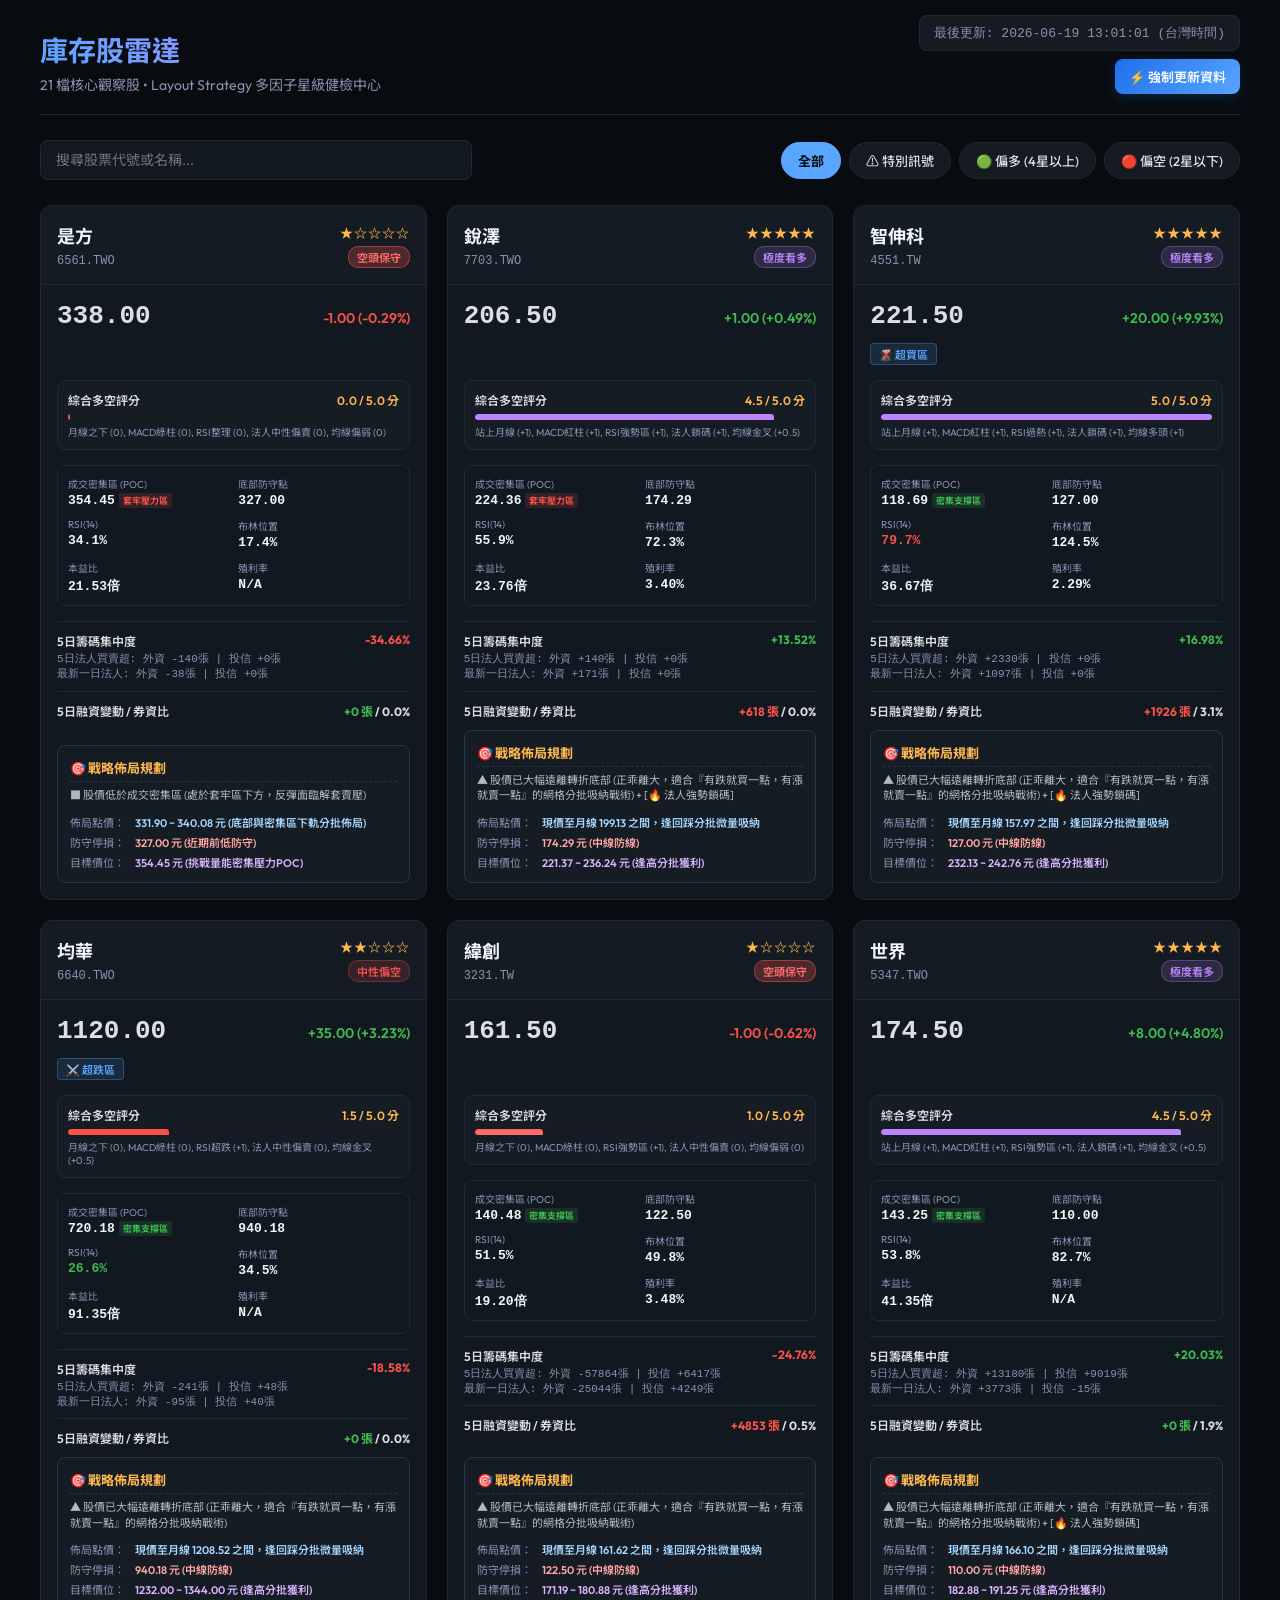
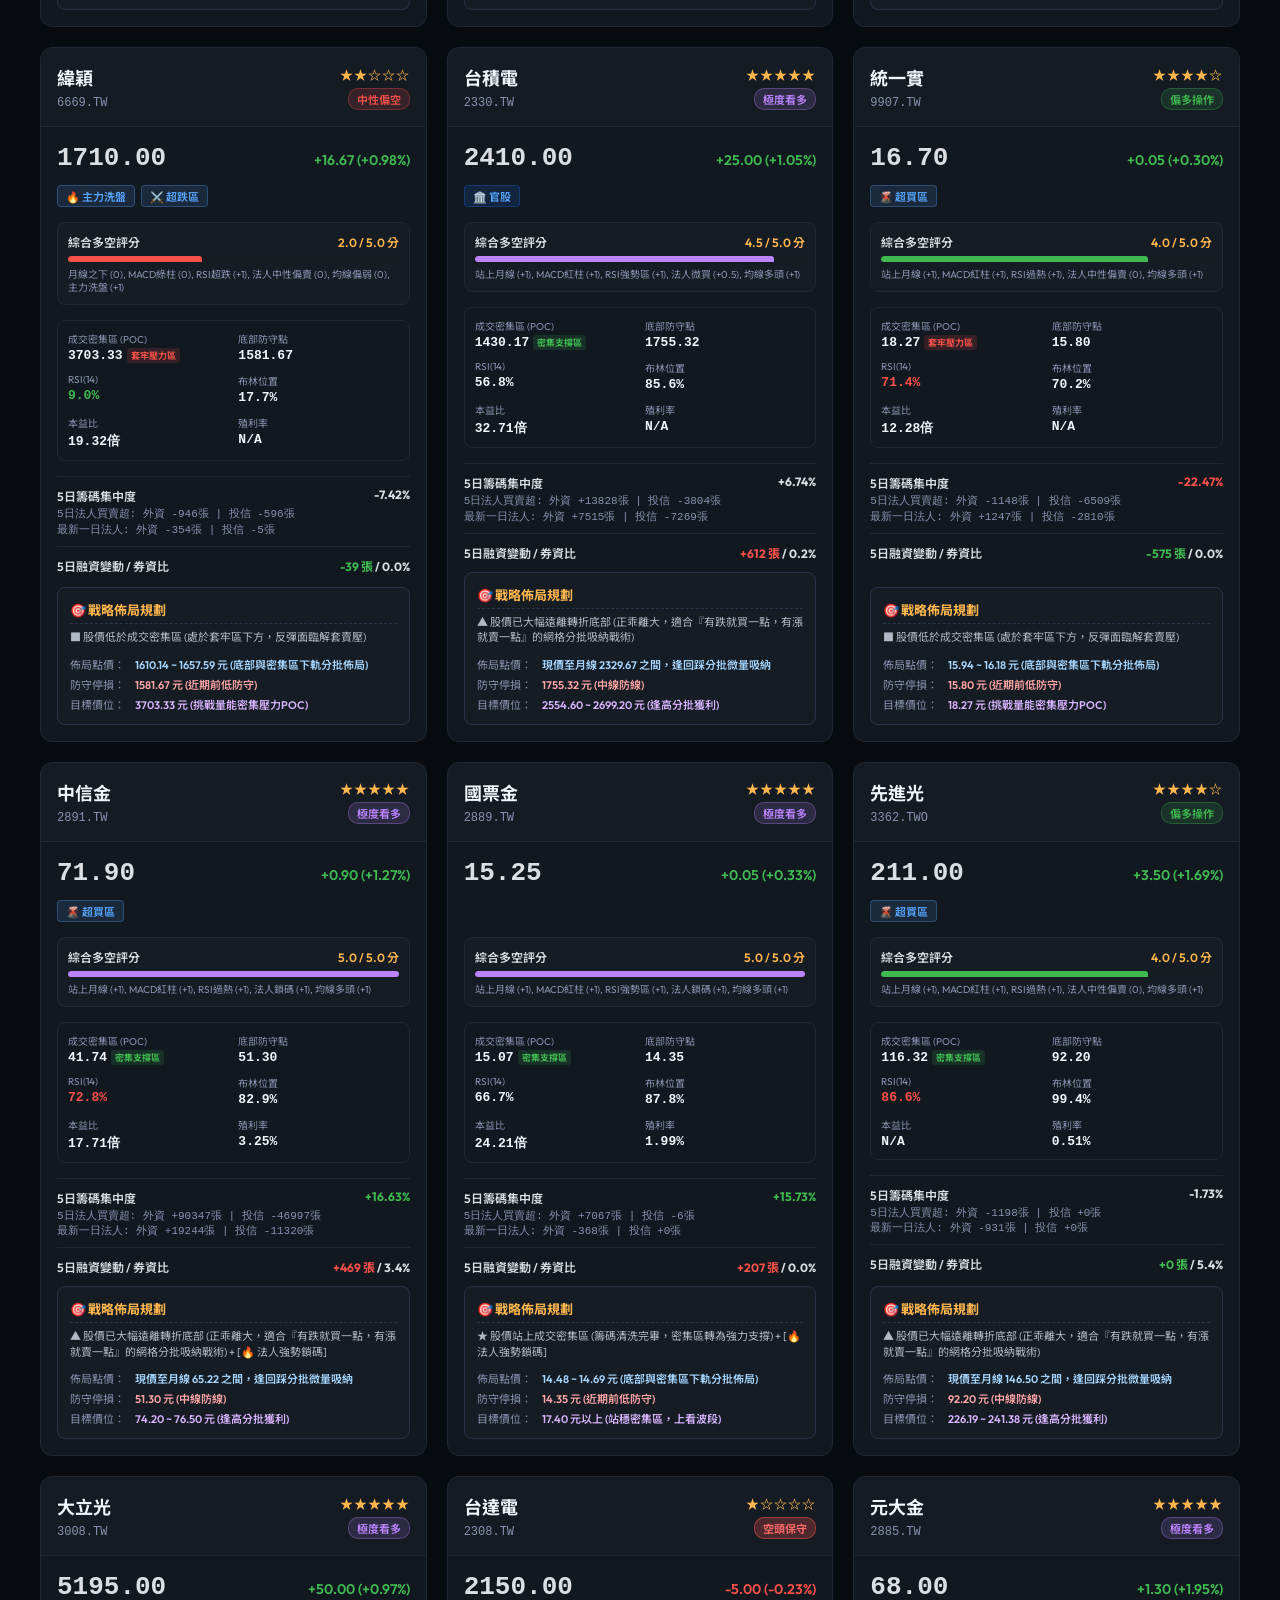
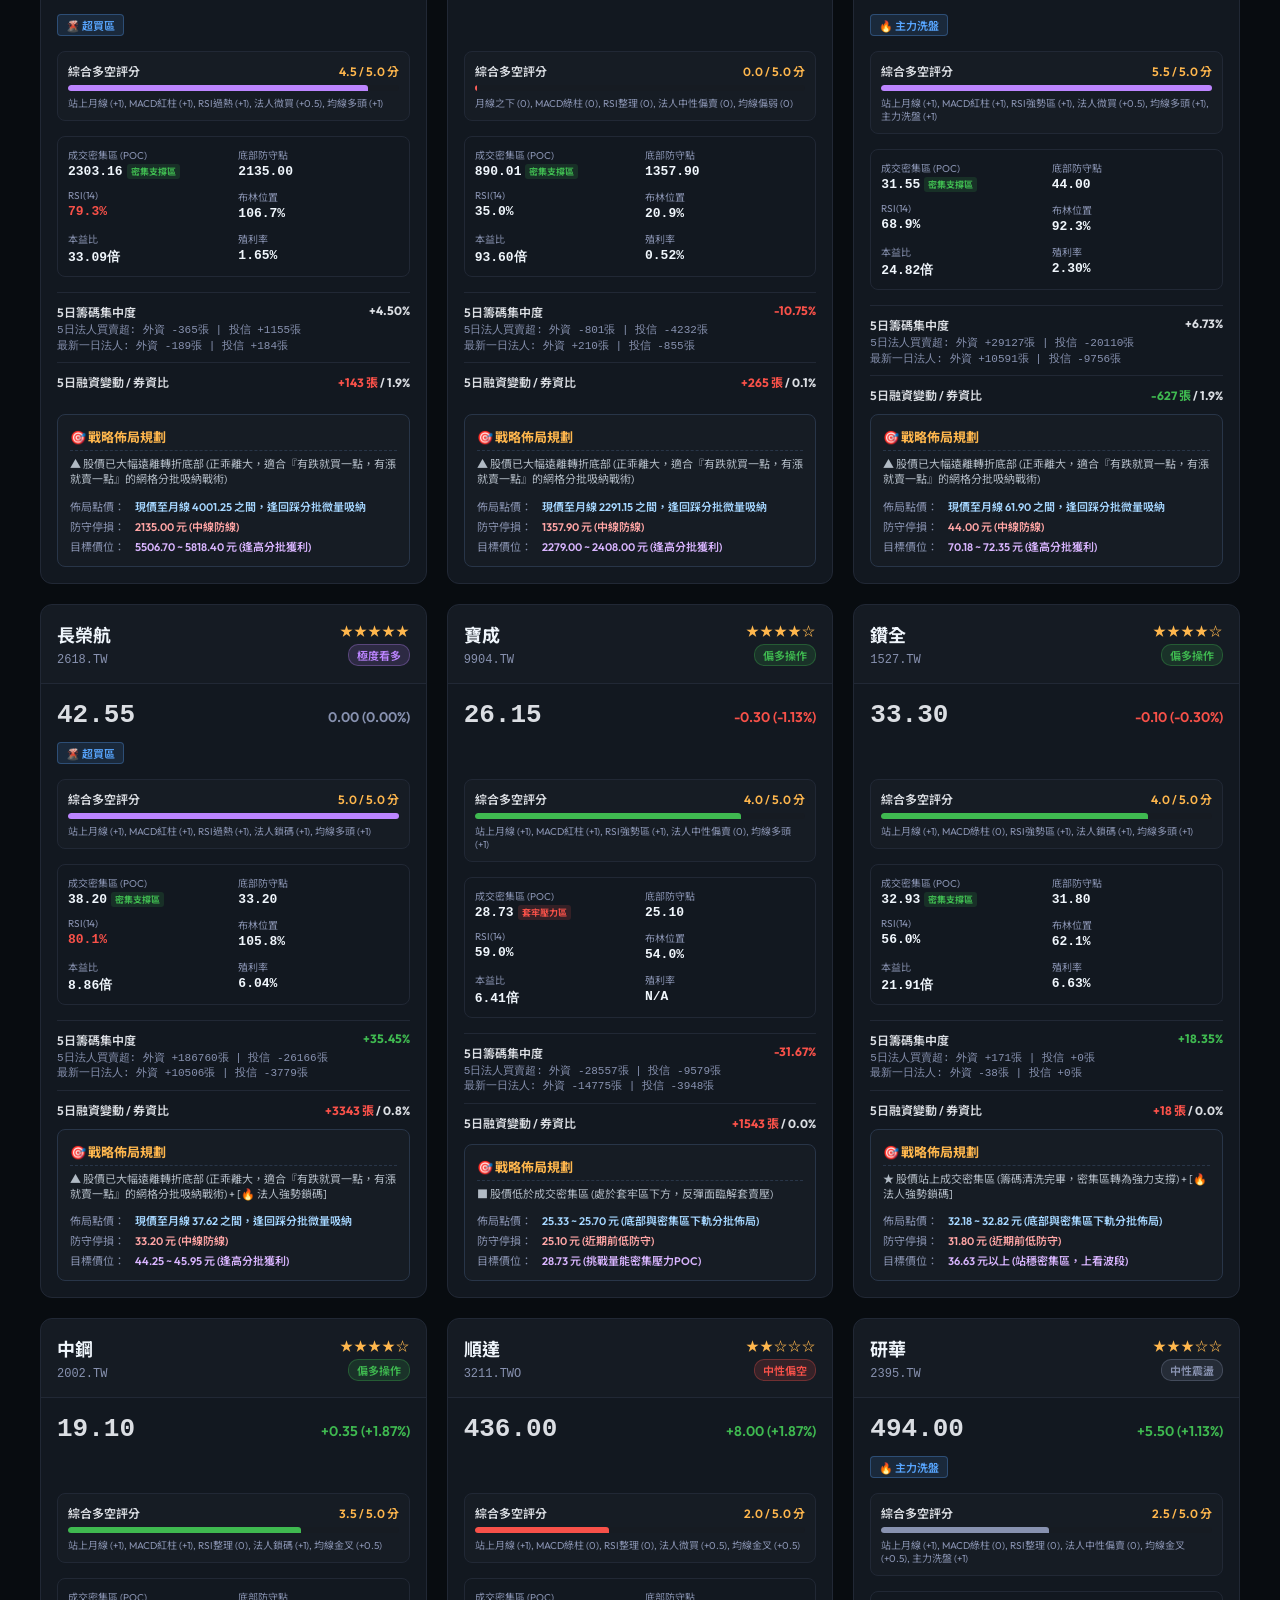
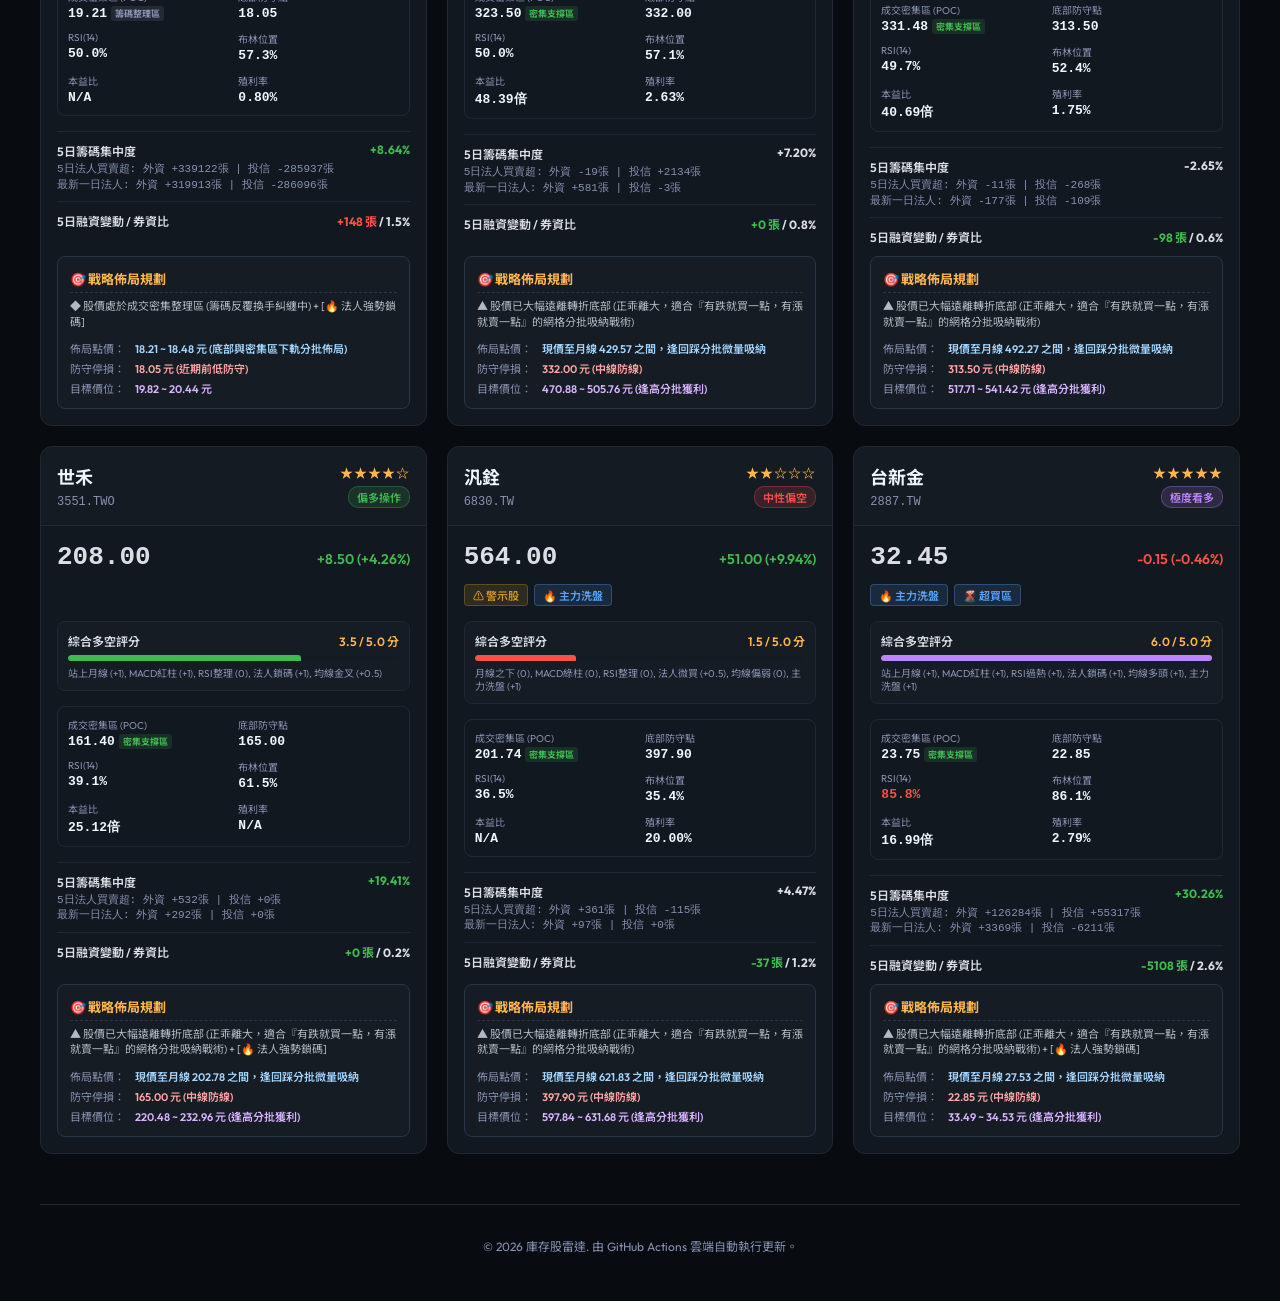
==== commit dc546255: "Auto-update stock dashboard HTML" ====
--- a/index.html
+++ b/index.html
@@ -668,7 +668,7 @@
             </div>
             <div class="update-container">
                 <div class="update-tag">
-                    最後更新: 2026-06-18 15:45:03 (台灣時間)
+                    最後更新: 2026-06-19 13:01:01 (台灣時間)
                 </div>
                 <div style="display: flex; align-items: center; gap: 8px;">
                     <button id="force-update-btn" class="force-update-btn" onclick="triggerWorkflow()">⚡ 強制更新資料</button>
@@ -756,11 +756,11 @@
                 <div class="chip-section">
                     <div class="chip-summary">
                         <span>5日籌碼集中度</span>
-                        <span class="chip-val chip-low">-51.64%</span>
+                        <span class="chip-val chip-low">-34.66%</span>
                     </div>
                     <div class="chip-details">
-                        5日法人買賣超: 外資 -212張 | 投信 +0張<br/>
-                        最新一日法人: 外資 -16張 | 投信 +0張
+                        5日法人買賣超: 外資 -140張 | 投信 +0張<br/>
+                        最新一日法人: 外資 -38張 | 投信 +0張
                     </div>
                 </div>
 
@@ -792,15 +792,15 @@
             </div>
         </div>
         
-        <div class="card" data-symbol="7703.TWO" data-name="銳澤" data-signals="" data-trend="trend-bull">
+        <div class="card" data-symbol="7703.TWO" data-name="銳澤" data-signals="" data-trend="trend-bull-extreme">
             <div class="card-header">
                 <div>
                     <span class="stock-name">銳澤</span>
                     <span class="stock-symbol">7703.TWO</span>
                 </div>
                 <div class="trend-badge-group">
-                    <div class="stars-rating">★★★★☆</div>
-                    <div class="trend-badge trend-bull">偏多操作</div>
+                    <div class="stars-rating">★★★★★</div>
+                    <div class="trend-badge trend-bull-extreme">極度看多</div>
                 </div>
             </div>
             
@@ -818,12 +818,12 @@
                 <div class="score-section">
                     <div class="score-title">
                         <span>綜合多空評分</span>
-                        <span class="score-val">3.5 / 5.0 分</span>
+                        <span class="score-val">4.5 / 5.0 分</span>
                     </div>
                     <div class="score-bar-container">
-                        <div class="score-bar-fill trend-bull" style="width: 70.0%"></div>
-                    </div>
-                    <div class="score-details">站上月線 (+1), MACD紅柱 (+1), RSI強勢區 (+1), 法人中性偏賣 (0), 均線金叉 (+0.5)</div>
+                        <div class="score-bar-fill trend-bull-extreme" style="width: 90.0%"></div>
+                    </div>
+                    <div class="score-details">站上月線 (+1), MACD紅柱 (+1), RSI強勢區 (+1), 法人鎖碼 (+1), 均線金叉 (+0.5)</div>
                 </div>
                 
                 <div class="metrics-grid">
@@ -856,24 +856,24 @@
                 <div class="chip-section">
                     <div class="chip-summary">
                         <span>5日籌碼集中度</span>
-                        <span class="chip-val ">-3.46%</span>
+                        <span class="chip-val chip-high">+13.52%</span>
                     </div>
                     <div class="chip-details">
-                        5日法人買賣超: 外資 -36張 | 投信 +0張<br/>
-                        最新一日法人: 外資 -28張 | 投信 +0張
+                        5日法人買賣超: 外資 +140張 | 投信 +0張<br/>
+                        最新一日法人: 外資 +171張 | 投信 +0張
                     </div>
                 </div>
 
                 <div class="margin-section">
                     <div class="margin-summary">
                         <span>5日融資變動 / 券資比</span>
-                        <span class="margin-val"><span class="up-color">+0 張</span> / 0.0%</span>
+                        <span class="margin-val"><span class="down-color">+618 張</span> / 0.0%</span>
                     </div>
                 </div>
                 
                 <div class="layout-strategy-box">
                     <div class="strat-title">🎯 戰略佈局規劃</div>
-                    <div class="strat-desc">▲ 股價已大幅遠離轉折底部 (正乖離大，適合『有跌就買一點，有漲就賣一點』的網格分批吸納戰術)</div>
+                    <div class="strat-desc">▲ 股價已大幅遠離轉折底部 (正乖離大，適合『有跌就買一點，有漲就賣一點』的網格分批吸納戰術) + [🔥 法人強勢鎖碼]</div>
                     <div class="strat-grid">
                         <div class="strat-item">
                             <span class="s-label">佈局點價：</span>
@@ -892,7 +892,7 @@
             </div>
         </div>
         
-        <div class="card" data-symbol="4551.TW" data-name="智伸科" data-signals="🔥 主力洗盤,🌋 超買區" data-trend="trend-bull-extreme">
+        <div class="card" data-symbol="4551.TW" data-name="智伸科" data-signals="🌋 超買區" data-trend="trend-bull-extreme">
             <div class="card-header">
                 <div>
                     <span class="stock-name">智伸科</span>
@@ -911,19 +911,19 @@
                 </div>
                 
                 <div class="badges-row">
-                    <span class="badge badge-signal">🔥 主力洗盤</span><span class="badge badge-signal">🌋 超買區</span>
+                    <span class="badge badge-signal">🌋 超買區</span>
                 </div>
                 
                 <!-- 綜合戰略分析得分 -->
                 <div class="score-section">
                     <div class="score-title">
                         <span>綜合多空評分</span>
-                        <span class="score-val">6.0 / 5.0 分</span>
+                        <span class="score-val">5.0 / 5.0 分</span>
                     </div>
                     <div class="score-bar-container">
-                        <div class="score-bar-fill trend-bull-extreme" style="width: 120.0%"></div>
-                    </div>
-                    <div class="score-details">站上月線 (+1), MACD紅柱 (+1), RSI過熱 (+1), 法人鎖碼 (+1), 均線多頭 (+1), 主力洗盤 (+1)</div>
+                        <div class="score-bar-fill trend-bull-extreme" style="width: 100.0%"></div>
+                    </div>
+                    <div class="score-details">站上月線 (+1), MACD紅柱 (+1), RSI過熱 (+1), 法人鎖碼 (+1), 均線多頭 (+1)</div>
                 </div>
                 
                 <div class="metrics-grid">
@@ -956,18 +956,18 @@
                 <div class="chip-section">
                     <div class="chip-summary">
                         <span>5日籌碼集中度</span>
-                        <span class="chip-val chip-high">+8.12%</span>
+                        <span class="chip-val chip-high">+16.98%</span>
                     </div>
                     <div class="chip-details">
-                        5日法人買賣超: 外資 +1400張 | 投信 -282張<br/>
-                        最新一日法人: 外資 +350張 | 投信 +0張
+                        5日法人買賣超: 外資 +2330張 | 投信 +0張<br/>
+                        最新一日法人: 外資 +1097張 | 投信 +0張
                     </div>
                 </div>
 
                 <div class="margin-section">
                     <div class="margin-summary">
                         <span>5日融資變動 / 券資比</span>
-                        <span class="margin-val"><span class="up-color">-2073 張</span> / 0.0%</span>
+                        <span class="margin-val"><span class="down-color">+1926 張</span> / 3.1%</span>
                     </div>
                 </div>
                 
@@ -1056,11 +1056,11 @@
                 <div class="chip-section">
                     <div class="chip-summary">
                         <span>5日籌碼集中度</span>
-                        <span class="chip-val chip-low">-8.88%</span>
+                        <span class="chip-val chip-low">-18.58%</span>
                     </div>
                     <div class="chip-details">
-                        5日法人買賣超: 外資 -50張 | 投信 -45張<br/>
-                        最新一日法人: 外資 -23張 | 投信 -12張
+                        5日法人買賣超: 外資 -241張 | 投信 +48張<br/>
+                        最新一日法人: 外資 -95張 | 投信 +40張
                     </div>
                 </div>
 
@@ -1092,15 +1092,15 @@
             </div>
         </div>
         
-        <div class="card" data-symbol="3231.TW" data-name="緯創" data-signals="🔥 主力洗盤" data-trend="trend-bear">
+        <div class="card" data-symbol="3231.TW" data-name="緯創" data-signals="" data-trend="trend-bear-extreme">
             <div class="card-header">
                 <div>
                     <span class="stock-name">緯創</span>
                     <span class="stock-symbol">3231.TW</span>
                 </div>
                 <div class="trend-badge-group">
-                    <div class="stars-rating">★★☆☆☆</div>
-                    <div class="trend-badge trend-bear">中性偏空</div>
+                    <div class="stars-rating">★☆☆☆☆</div>
+                    <div class="trend-badge trend-bear-extreme">空頭保守</div>
                 </div>
             </div>
             
@@ -1111,19 +1111,19 @@
                 </div>
                 
                 <div class="badges-row">
-                    <span class="badge badge-signal">🔥 主力洗盤</span>
+                    
                 </div>
                 
                 <!-- 綜合戰略分析得分 -->
                 <div class="score-section">
                     <div class="score-title">
                         <span>綜合多空評分</span>
-                        <span class="score-val">2.0 / 5.0 分</span>
+                        <span class="score-val">1.0 / 5.0 分</span>
                     </div>
                     <div class="score-bar-container">
-                        <div class="score-bar-fill trend-bear" style="width: 40.0%"></div>
-                    </div>
-                    <div class="score-details">月線之下 (0), MACD綠柱 (0), RSI強勢區 (+1), 法人中性偏賣 (0), 均線偏弱 (0), 主力洗盤 (+1)</div>
+                        <div class="score-bar-fill trend-bear-extreme" style="width: 20.0%"></div>
+                    </div>
+                    <div class="score-details">月線之下 (0), MACD綠柱 (0), RSI強勢區 (+1), 法人中性偏賣 (0), 均線偏弱 (0)</div>
                 </div>
                 
                 <div class="metrics-grid">
@@ -1156,18 +1156,18 @@
                 <div class="chip-section">
                     <div class="chip-summary">
                         <span>5日籌碼集中度</span>
-                        <span class="chip-val chip-low">-22.30%</span>
+                        <span class="chip-val chip-low">-24.76%</span>
                     </div>
                     <div class="chip-details">
-                        5日法人買賣超: 外資 -36447張 | 投信 -10047張<br/>
-                        最新一日法人: 外資 -9768張 | 投信 +1260張
+                        5日法人買賣超: 外資 -57864張 | 投信 +6417張<br/>
+                        最新一日法人: 外資 -25044張 | 投信 +4249張
                     </div>
                 </div>
 
                 <div class="margin-section">
                     <div class="margin-summary">
                         <span>5日融資變動 / 券資比</span>
-                        <span class="margin-val"><span class="up-color">-41677 張</span> / 0.0%</span>
+                        <span class="margin-val"><span class="down-color">+4853 張</span> / 0.5%</span>
                     </div>
                 </div>
                 
@@ -1256,18 +1256,18 @@
                 <div class="chip-section">
                     <div class="chip-summary">
                         <span>5日籌碼集中度</span>
-                        <span class="chip-val chip-high">+25.33%</span>
+                        <span class="chip-val chip-high">+20.03%</span>
                     </div>
                     <div class="chip-details">
-                        5日法人買賣超: 外資 +21442張 | 投信 +6674張<br/>
-                        最新一日法人: 外資 -4572張 | 投信 -688張
+                        5日法人買賣超: 外資 +13180張 | 投信 +9019張<br/>
+                        最新一日法人: 外資 +3773張 | 投信 -15張
                     </div>
                 </div>
 
                 <div class="margin-section">
                     <div class="margin-summary">
                         <span>5日融資變動 / 券資比</span>
-                        <span class="margin-val"><span class="down-color">+14777 張</span> / 1.7%</span>
+                        <span class="margin-val"><span class="up-color">+0 張</span> / 1.9%</span>
                     </div>
                 </div>
                 
@@ -1292,56 +1292,56 @@
             </div>
         </div>
         
-        <div class="card" data-symbol="6669.TW" data-name="緯穎" data-signals="🔥 主力洗盤" data-trend="trend-bear-extreme">
+        <div class="card" data-symbol="6669.TW" data-name="緯穎" data-signals="🔥 主力洗盤,⚔️ 超跌區" data-trend="trend-bear">
             <div class="card-header">
                 <div>
                     <span class="stock-name">緯穎</span>
                     <span class="stock-symbol">6669.TW</span>
                 </div>
                 <div class="trend-badge-group">
-                    <div class="stars-rating">★☆☆☆☆</div>
-                    <div class="trend-badge trend-bear-extreme">空頭保守</div>
+                    <div class="stars-rating">★★☆☆☆</div>
+                    <div class="trend-badge trend-bear">中性偏空</div>
                 </div>
             </div>
             
             <div class="card-body">
                 <div class="price-row">
-                    <span class="price-val">5130.00</span>
-                    <span class="price-change up-color">+50.00 (+0.98%)</span>
+                    <span class="price-val">1710.00</span>
+                    <span class="price-change up-color">+16.67 (+0.98%)</span>
                 </div>
                 
                 <div class="badges-row">
-                    <span class="badge badge-signal">🔥 主力洗盤</span>
+                    <span class="badge badge-signal">🔥 主力洗盤</span><span class="badge badge-signal">⚔️ 超跌區</span>
                 </div>
                 
                 <!-- 綜合戰略分析得分 -->
                 <div class="score-section">
                     <div class="score-title">
                         <span>綜合多空評分</span>
-                        <span class="score-val">1.0 / 5.0 分</span>
+                        <span class="score-val">2.0 / 5.0 分</span>
                     </div>
                     <div class="score-bar-container">
-                        <div class="score-bar-fill trend-bear-extreme" style="width: 20.0%"></div>
-                    </div>
-                    <div class="score-details">月線之下 (0), MACD綠柱 (0), RSI整理 (0), 法人中性偏賣 (0), 均線偏弱 (0), 主力洗盤 (+1)</div>
+                        <div class="score-bar-fill trend-bear" style="width: 40.0%"></div>
+                    </div>
+                    <div class="score-details">月線之下 (0), MACD綠柱 (0), RSI超跌 (+1), 法人中性偏賣 (0), 均線偏弱 (0), 主力洗盤 (+1)</div>
                 </div>
                 
                 <div class="metrics-grid">
                     <div class="metric-item">
                         <span class="metric-label">成交密集區 (POC)</span>
-                        <span class="metric-val">2532.33 <small class="vp-badge vp-bull">密集支撐區</small></span>
+                        <span class="metric-val">3703.33 <small class="vp-badge vp-bear">套牢壓力區</small></span>
                     </div>
                     <div class="metric-item">
                         <span class="metric-label">底部防守點</span>
-                        <span class="metric-val">3290.00</span>
+                        <span class="metric-val">1581.67</span>
                     </div>
                     <div class="metric-item">
                         <span class="metric-label">RSI(14)</span>
-                        <span class="metric-val ">39.7%</span>
+                        <span class="metric-val rsi-low">9.0%</span>
                     </div>
                     <div class="metric-item">
                         <span class="metric-label">布林位置</span>
-                        <span class="metric-val">38.9%</span>
+                        <span class="metric-val">17.7%</span>
                     </div>
                     <div class="metric-item">
                         <span class="metric-label">本益比</span>
@@ -1356,43 +1356,43 @@
                 <div class="chip-section">
                     <div class="chip-summary">
                         <span>5日籌碼集中度</span>
-                        <span class="chip-val chip-low">-12.29%</span>
+                        <span class="chip-val ">-7.42%</span>
                     </div>
                     <div class="chip-details">
-                        5日法人買賣超: 外資 -224張 | 投信 -651張<br/>
-                        最新一日法人: 外資 -52張 | 投信 -3張
+                        5日法人買賣超: 外資 -946張 | 投信 -596張<br/>
+                        最新一日法人: 外資 -354張 | 投信 -5張
                     </div>
                 </div>
 
                 <div class="margin-section">
                     <div class="margin-summary">
                         <span>5日融資變動 / 券資比</span>
-                        <span class="margin-val"><span class="up-color">-1971 張</span> / 0.0%</span>
+                        <span class="margin-val"><span class="up-color">-39 張</span> / 0.0%</span>
                     </div>
                 </div>
                 
                 <div class="layout-strategy-box">
                     <div class="strat-title">🎯 戰略佈局規劃</div>
-                    <div class="strat-desc">▲ 股價已大幅遠離轉折底部 (正乖離大，適合『有跌就買一點，有漲就賣一點』的網格分批吸納戰術)</div>
+                    <div class="strat-desc">■ 股價低於成交密集區 (處於套牢區下方，反彈面臨解套賣壓)</div>
                     <div class="strat-grid">
                         <div class="strat-item">
                             <span class="s-label">佈局點價：</span>
-                            <span class="s-val text-buy">現價至月線 5254.25 之間，逢回踩分批微量吸納</span>
+                            <span class="s-val text-buy">1610.14 ~ 1657.59 元 (底部與密集區下軌分批佈局)</span>
                         </div>
                         <div class="strat-item">
                             <span class="s-label">防守停損：</span>
-                            <span class="s-val text-stop">3290.00 元 (中線防線)</span>
+                            <span class="s-val text-stop">1581.67 元 (近期前低防守)</span>
                         </div>
                         <div class="strat-item">
                             <span class="s-label">目標價位：</span>
-                            <span class="s-val text-target">5540.40 ~ 5950.80 元 (逢高分批獲利)</span>
+                            <span class="s-val text-target">3703.33 元 (挑戰量能密集壓力POC)</span>
                         </div>
                     </div>
                 </div>
             </div>
         </div>
         
-        <div class="card" data-symbol="2330.TW" data-name="台積電" data-signals="🔥 主力洗盤" data-trend="trend-bull-extreme">
+        <div class="card" data-symbol="2330.TW" data-name="台積電" data-signals="" data-trend="trend-bull-extreme">
             <div class="card-header">
                 <div>
                     <span class="stock-name">台積電</span>
@@ -1411,19 +1411,19 @@
                 </div>
                 
                 <div class="badges-row">
-                    <span class="badge badge-state">🏛️ 官股</span><span class="badge badge-signal">🔥 主力洗盤</span>
+                    <span class="badge badge-state">🏛️ 官股</span>
                 </div>
                 
                 <!-- 綜合戰略分析得分 -->
                 <div class="score-section">
                     <div class="score-title">
                         <span>綜合多空評分</span>
-                        <span class="score-val">5.5 / 5.0 分</span>
+                        <span class="score-val">4.5 / 5.0 分</span>
                     </div>
                     <div class="score-bar-container">
-                        <div class="score-bar-fill trend-bull-extreme" style="width: 110.00000000000001%"></div>
-                    </div>
-                    <div class="score-details">站上月線 (+1), MACD紅柱 (+1), RSI強勢區 (+1), 法人微買 (+0.5), 均線多頭 (+1), 主力洗盤 (+1)</div>
+                        <div class="score-bar-fill trend-bull-extreme" style="width: 90.0%"></div>
+                    </div>
+                    <div class="score-details">站上月線 (+1), MACD紅柱 (+1), RSI強勢區 (+1), 法人微買 (+0.5), 均線多頭 (+1)</div>
                 </div>
                 
                 <div class="metrics-grid">
@@ -1456,18 +1456,18 @@
                 <div class="chip-section">
                     <div class="chip-summary">
                         <span>5日籌碼集中度</span>
-                        <span class="chip-val ">+3.64%</span>
+                        <span class="chip-val ">+6.74%</span>
                     </div>
                     <div class="chip-details">
-                        5日法人買賣超: 外資 +1408張 | 投信 +4077張<br/>
-                        最新一日法人: 外資 -6877張 | 投信 -318張
+                        5日法人買賣超: 外資 +13828張 | 投信 -3804張<br/>
+                        最新一日法人: 外資 +7515張 | 投信 -7269張
                     </div>
                 </div>
 
                 <div class="margin-section">
                     <div class="margin-summary">
                         <span>5日融資變動 / 券資比</span>
-                        <span class="margin-val"><span class="up-color">-27421 張</span> / 0.0%</span>
+                        <span class="margin-val"><span class="down-color">+612 張</span> / 0.2%</span>
                     </div>
                 </div>
                 
@@ -1556,18 +1556,18 @@
                 <div class="chip-section">
                     <div class="chip-summary">
                         <span>5日籌碼集中度</span>
-                        <span class="chip-val chip-low">-22.67%</span>
+                        <span class="chip-val chip-low">-22.47%</span>
                     </div>
                     <div class="chip-details">
-                        5日法人買賣超: 外資 -4031張 | 投信 -3699張<br/>
-                        最新一日法人: 外資 -667張 | 投信 -1434張
+                        5日法人買賣超: 外資 -1148張 | 投信 -6509張<br/>
+                        最新一日法人: 外資 +1247張 | 投信 -2810張
                     </div>
                 </div>
 
                 <div class="margin-section">
                     <div class="margin-summary">
                         <span>5日融資變動 / 券資比</span>
-                        <span class="margin-val"><span class="up-color">-4462 張</span> / 0.0%</span>
+                        <span class="margin-val"><span class="up-color">-575 張</span> / 0.0%</span>
                     </div>
                 </div>
                 
@@ -1592,7 +1592,7 @@
             </div>
         </div>
         
-        <div class="card" data-symbol="2891.TW" data-name="中信金" data-signals="🔥 主力洗盤,🌋 超買區" data-trend="trend-bull-extreme">
+        <div class="card" data-symbol="2891.TW" data-name="中信金" data-signals="🌋 超買區" data-trend="trend-bull-extreme">
             <div class="card-header">
                 <div>
                     <span class="stock-name">中信金</span>
@@ -1611,19 +1611,19 @@
                 </div>
                 
                 <div class="badges-row">
-                    <span class="badge badge-signal">🔥 主力洗盤</span><span class="badge badge-signal">🌋 超買區</span>
+                    <span class="badge badge-signal">🌋 超買區</span>
                 </div>
                 
                 <!-- 綜合戰略分析得分 -->
                 <div class="score-section">
                     <div class="score-title">
                         <span>綜合多空評分</span>
-                        <span class="score-val">6.0 / 5.0 分</span>
+                        <span class="score-val">5.0 / 5.0 分</span>
                     </div>
                     <div class="score-bar-container">
-                        <div class="score-bar-fill trend-bull-extreme" style="width: 120.0%"></div>
-                    </div>
-                    <div class="score-details">站上月線 (+1), MACD紅柱 (+1), RSI過熱 (+1), 法人鎖碼 (+1), 均線多頭 (+1), 主力洗盤 (+1)</div>
+                        <div class="score-bar-fill trend-bull-extreme" style="width: 100.0%"></div>
+                    </div>
+                    <div class="score-details">站上月線 (+1), MACD紅柱 (+1), RSI過熱 (+1), 法人鎖碼 (+1), 均線多頭 (+1)</div>
                 </div>
                 
                 <div class="metrics-grid">
@@ -1656,18 +1656,18 @@
                 <div class="chip-section">
                     <div class="chip-summary">
                         <span>5日籌碼集中度</span>
-                        <span class="chip-val chip-high">+12.55%</span>
+                        <span class="chip-val chip-high">+16.63%</span>
                     </div>
                     <div class="chip-details">
-                        5日法人買賣超: 外資 +77288張 | 投信 -44563張<br/>
-                        最新一日法人: 外資 -259張 | 投信 +2612張
+                        5日法人買賣超: 外資 +90347張 | 投信 -46997張<br/>
+                        最新一日法人: 外資 +19244張 | 投信 -11320張
                     </div>
                 </div>
 
                 <div class="margin-section">
                     <div class="margin-summary">
                         <span>5日融資變動 / 券資比</span>
-                        <span class="margin-val"><span class="up-color">-2921 張</span> / 0.0%</span>
+                        <span class="margin-val"><span class="down-color">+469 張</span> / 3.4%</span>
                     </div>
                 </div>
                 
@@ -1692,7 +1692,7 @@
             </div>
         </div>
         
-        <div class="card" data-symbol="2889.TW" data-name="國票金" data-signals="🔥 主力洗盤" data-trend="trend-bull-extreme">
+        <div class="card" data-symbol="2889.TW" data-name="國票金" data-signals="" data-trend="trend-bull-extreme">
             <div class="card-header">
                 <div>
                     <span class="stock-name">國票金</span>
@@ -1711,19 +1711,19 @@
                 </div>
                 
                 <div class="badges-row">
-                    <span class="badge badge-signal">🔥 主力洗盤</span>
+                    
                 </div>
                 
                 <!-- 綜合戰略分析得分 -->
                 <div class="score-section">
                     <div class="score-title">
                         <span>綜合多空評分</span>
-                        <span class="score-val">6.0 / 5.0 分</span>
+                        <span class="score-val">5.0 / 5.0 分</span>
                     </div>
                     <div class="score-bar-container">
-                        <div class="score-bar-fill trend-bull-extreme" style="width: 120.0%"></div>
-                    </div>
-                    <div class="score-details">站上月線 (+1), MACD紅柱 (+1), RSI強勢區 (+1), 法人鎖碼 (+1), 均線多頭 (+1), 主力洗盤 (+1)</div>
+                        <div class="score-bar-fill trend-bull-extreme" style="width: 100.0%"></div>
+                    </div>
+                    <div class="score-details">站上月線 (+1), MACD紅柱 (+1), RSI強勢區 (+1), 法人鎖碼 (+1), 均線多頭 (+1)</div>
                 </div>
                 
                 <div class="metrics-grid">
@@ -1756,18 +1756,18 @@
                 <div class="chip-section">
                     <div class="chip-summary">
                         <span>5日籌碼集中度</span>
-                        <span class="chip-val chip-high">+15.87%</span>
+                        <span class="chip-val chip-high">+15.73%</span>
                     </div>
                     <div class="chip-details">
-                        5日法人買賣超: 外資 +7131張 | 投信 -6張<br/>
-                        最新一日法人: 外資 +2171張 | 投信 -6張
+                        5日法人買賣超: 外資 +7067張 | 投信 -6張<br/>
+                        最新一日法人: 外資 -368張 | 投信 +0張
                     </div>
                 </div>
 
                 <div class="margin-section">
                     <div class="margin-summary">
                         <span>5日融資變動 / 券資比</span>
-                        <span class="margin-val"><span class="up-color">-2233 張</span> / 0.0%</span>
+                        <span class="margin-val"><span class="down-color">+207 張</span> / 0.0%</span>
                     </div>
                 </div>
                 
@@ -1856,11 +1856,11 @@
                 <div class="chip-section">
                     <div class="chip-summary">
                         <span>5日籌碼集中度</span>
-                        <span class="chip-val ">-0.03%</span>
+                        <span class="chip-val ">-1.73%</span>
                     </div>
                     <div class="chip-details">
-                        5日法人買賣超: 外資 -22張 | 投信 +0張<br/>
-                        最新一日法人: 外資 +1253張 | 投信 +0張
+                        5日法人買賣超: 外資 -1198張 | 投信 +0張<br/>
+                        最新一日法人: 外資 -931張 | 投信 +0張
                     </div>
                 </div>
 
@@ -1892,7 +1892,7 @@
             </div>
         </div>
         
-        <div class="card" data-symbol="3008.TW" data-name="大立光" data-signals="🔥 主力洗盤,🌋 超買區" data-trend="trend-bull-extreme">
+        <div class="card" data-symbol="3008.TW" data-name="大立光" data-signals="🌋 超買區" data-trend="trend-bull-extreme">
             <div class="card-header">
                 <div>
                     <span class="stock-name">大立光</span>
@@ -1911,19 +1911,19 @@
                 </div>
                 
                 <div class="badges-row">
-                    <span class="badge badge-signal">🔥 主力洗盤</span><span class="badge badge-signal">🌋 超買區</span>
+                    <span class="badge badge-signal">🌋 超買區</span>
                 </div>
                 
                 <!-- 綜合戰略分析得分 -->
                 <div class="score-section">
                     <div class="score-title">
                         <span>綜合多空評分</span>
-                        <span class="score-val">5.5 / 5.0 分</span>
+                        <span class="score-val">4.5 / 5.0 分</span>
                     </div>
                     <div class="score-bar-container">
-                        <div class="score-bar-fill trend-bull-extreme" style="width: 110.00000000000001%"></div>
-                    </div>
-                    <div class="score-details">站上月線 (+1), MACD紅柱 (+1), RSI過熱 (+1), 法人微買 (+0.5), 均線多頭 (+1), 主力洗盤 (+1)</div>
+                        <div class="score-bar-fill trend-bull-extreme" style="width: 90.0%"></div>
+                    </div>
+                    <div class="score-details">站上月線 (+1), MACD紅柱 (+1), RSI過熱 (+1), 法人微買 (+0.5), 均線多頭 (+1)</div>
                 </div>
                 
                 <div class="metrics-grid">
@@ -1956,18 +1956,18 @@
                 <div class="chip-section">
                     <div class="chip-summary">
                         <span>5日籌碼集中度</span>
-                        <span class="chip-val ">+1.16%</span>
+                        <span class="chip-val ">+4.50%</span>
                     </div>
                     <div class="chip-details">
-                        5日法人買賣超: 外資 -860張 | 投信 +1066張<br/>
-                        最新一日法人: 外資 +311張 | 投信 +470張
+                        5日法人買賣超: 外資 -365張 | 投信 +1155張<br/>
+                        最新一日法人: 外資 -189張 | 投信 +184張
                     </div>
                 </div>
 
                 <div class="margin-section">
                     <div class="margin-summary">
                         <span>5日融資變動 / 券資比</span>
-                        <span class="margin-val"><span class="up-color">-1913 張</span> / 0.0%</span>
+                        <span class="margin-val"><span class="down-color">+143 張</span> / 1.9%</span>
                     </div>
                 </div>
                 
@@ -2056,18 +2056,18 @@
                 <div class="chip-section">
                     <div class="chip-summary">
                         <span>5日籌碼集中度</span>
-                        <span class="chip-val chip-low">-9.97%</span>
+                        <span class="chip-val chip-low">-10.75%</span>
                     </div>
                     <div class="chip-details">
-                        5日法人買賣超: 外資 -1458張 | 投信 -3298張<br/>
-                        最新一日法人: 外資 -1913張 | 投信 -1337張
+                        5日法人買賣超: 外資 -801張 | 投信 -4232張<br/>
+                        最新一日法人: 外資 +210張 | 投信 -855張
                     </div>
                 </div>
 
                 <div class="margin-section">
                     <div class="margin-summary">
                         <span>5日融資變動 / 券資比</span>
-                        <span class="margin-val"><span class="up-color">-5916 張</span> / 0.0%</span>
+                        <span class="margin-val"><span class="down-color">+265 張</span> / 0.1%</span>
                     </div>
                 </div>
                 
@@ -2156,18 +2156,18 @@
                 <div class="chip-section">
                     <div class="chip-summary">
                         <span>5日籌碼集中度</span>
-                        <span class="chip-val ">+1.23%</span>
+                        <span class="chip-val ">+6.73%</span>
                     </div>
                     <div class="chip-details">
-                        5日法人買賣超: 外資 +15369張 | 投信 -13726張<br/>
-                        最新一日法人: 外資 +9123張 | 投信 -5664張
+                        5日法人買賣超: 外資 +29127張 | 投信 -20110張<br/>
+                        最新一日法人: 外資 +10591張 | 投信 -9756張
                     </div>
                 </div>
 
                 <div class="margin-section">
                     <div class="margin-summary">
                         <span>5日融資變動 / 券資比</span>
-                        <span class="margin-val"><span class="up-color">-2485 張</span> / 0.0%</span>
+                        <span class="margin-val"><span class="up-color">-627 張</span> / 1.9%</span>
                     </div>
                 </div>
                 
@@ -2192,7 +2192,7 @@
             </div>
         </div>
         
-        <div class="card" data-symbol="2618.TW" data-name="長榮航" data-signals="🔥 主力洗盤,🌋 超買區" data-trend="trend-bull-extreme">
+        <div class="card" data-symbol="2618.TW" data-name="長榮航" data-signals="🌋 超買區" data-trend="trend-bull-extreme">
             <div class="card-header">
                 <div>
                     <span class="stock-name">長榮航</span>
@@ -2211,19 +2211,19 @@
                 </div>
                 
                 <div class="badges-row">
-                    <span class="badge badge-signal">🔥 主力洗盤</span><span class="badge badge-signal">🌋 超買區</span>
+                    <span class="badge badge-signal">🌋 超買區</span>
                 </div>
                 
                 <!-- 綜合戰略分析得分 -->
                 <div class="score-section">
                     <div class="score-title">
                         <span>綜合多空評分</span>
-                        <span class="score-val">6.0 / 5.0 分</span>
+                        <span class="score-val">5.0 / 5.0 分</span>
                     </div>
                     <div class="score-bar-container">
-                        <div class="score-bar-fill trend-bull-extreme" style="width: 120.0%"></div>
-                    </div>
-                    <div class="score-details">站上月線 (+1), MACD紅柱 (+1), RSI過熱 (+1), 法人鎖碼 (+1), 均線多頭 (+1), 主力洗盤 (+1)</div>
+                        <div class="score-bar-fill trend-bull-extreme" style="width: 100.0%"></div>
+                    </div>
+                    <div class="score-details">站上月線 (+1), MACD紅柱 (+1), RSI過熱 (+1), 法人鎖碼 (+1), 均線多頭 (+1)</div>
                 </div>
                 
                 <div class="metrics-grid">
@@ -2256,18 +2256,18 @@
                 <div class="chip-section">
                     <div class="chip-summary">
                         <span>5日籌碼集中度</span>
-                        <span class="chip-val chip-high">+34.28%</span>
+                        <span class="chip-val chip-high">+35.45%</span>
                     </div>
                     <div class="chip-details">
-                        5日法人買賣超: 外資 +181941張 | 投信 -26598張<br/>
-                        最新一日法人: 外資 +102133張 | 投信 -11668張
+                        5日法人買賣超: 外資 +186760張 | 投信 -26166張<br/>
+                        最新一日法人: 外資 +10506張 | 投信 -3779張
                     </div>
                 </div>
 
                 <div class="margin-section">
                     <div class="margin-summary">
                         <span>5日融資變動 / 券資比</span>
-                        <span class="margin-val"><span class="up-color">-43512 張</span> / 0.0%</span>
+                        <span class="margin-val"><span class="down-color">+3343 張</span> / 0.8%</span>
                     </div>
                 </div>
                 
@@ -2356,18 +2356,18 @@
                 <div class="chip-section">
                     <div class="chip-summary">
                         <span>5日籌碼集中度</span>
-                        <span class="chip-val chip-low">-21.36%</span>
+                        <span class="chip-val chip-low">-31.67%</span>
                     </div>
                     <div class="chip-details">
-                        5日法人買賣超: 外資 -20108張 | 投信 -5607張<br/>
-                        最新一日法人: 外資 -672張 | 投信 -2884張
+                        5日法人買賣超: 外資 -28557張 | 投信 -9579張<br/>
+                        最新一日法人: 外資 -14775張 | 投信 -3948張
                     </div>
                 </div>
 
                 <div class="margin-section">
                     <div class="margin-summary">
                         <span>5日融資變動 / 券資比</span>
-                        <span class="margin-val"><span class="up-color">-16887 張</span> / 0.0%</span>
+                        <span class="margin-val"><span class="down-color">+1543 張</span> / 0.0%</span>
                     </div>
                 </div>
                 
@@ -2392,15 +2392,15 @@
             </div>
         </div>
         
-        <div class="card" data-symbol="1527.TW" data-name="鑽全" data-signals="🔥 主力洗盤" data-trend="trend-bull-extreme">
+        <div class="card" data-symbol="1527.TW" data-name="鑽全" data-signals="" data-trend="trend-bull">
             <div class="card-header">
                 <div>
                     <span class="stock-name">鑽全</span>
                     <span class="stock-symbol">1527.TW</span>
                 </div>
                 <div class="trend-badge-group">
-                    <div class="stars-rating">★★★★★</div>
-                    <div class="trend-badge trend-bull-extreme">極度看多</div>
+                    <div class="stars-rating">★★★★☆</div>
+                    <div class="trend-badge trend-bull">偏多操作</div>
                 </div>
             </div>
             
@@ -2411,19 +2411,19 @@
                 </div>
                 
                 <div class="badges-row">
-                    <span class="badge badge-signal">🔥 主力洗盤</span>
+                    
                 </div>
                 
                 <!-- 綜合戰略分析得分 -->
                 <div class="score-section">
                     <div class="score-title">
                         <span>綜合多空評分</span>
-                        <span class="score-val">5.0 / 5.0 分</span>
+                        <span class="score-val">4.0 / 5.0 分</span>
                     </div>
                     <div class="score-bar-container">
-                        <div class="score-bar-fill trend-bull-extreme" style="width: 100.0%"></div>
-                    </div>
-                    <div class="score-details">站上月線 (+1), MACD綠柱 (0), RSI強勢區 (+1), 法人鎖碼 (+1), 均線多頭 (+1), 主力洗盤 (+1)</div>
+                        <div class="score-bar-fill trend-bull" style="width: 80.0%"></div>
+                    </div>
+                    <div class="score-details">站上月線 (+1), MACD綠柱 (0), RSI強勢區 (+1), 法人鎖碼 (+1), 均線多頭 (+1)</div>
                 </div>
                 
                 <div class="metrics-grid">
@@ -2456,18 +2456,18 @@
                 <div class="chip-section">
                     <div class="chip-summary">
                         <span>5日籌碼集中度</span>
-                        <span class="chip-val chip-high">+18.28%</span>
+                        <span class="chip-val chip-high">+18.35%</span>
                     </div>
                     <div class="chip-details">
                         5日法人買賣超: 外資 +171張 | 投信 +0張<br/>
-                        最新一日法人: 外資 +75張 | 投信 +0張
+                        最新一日法人: 外資 -38張 | 投信 +0張
                     </div>
                 </div>
 
                 <div class="margin-section">
                     <div class="margin-summary">
                         <span>5日融資變動 / 券資比</span>
-                        <span class="margin-val"><span class="up-color">-577 張</span> / 0.0%</span>
+                        <span class="margin-val"><span class="down-color">+18 張</span> / 0.0%</span>
                     </div>
                 </div>
                 
@@ -2492,7 +2492,7 @@
             </div>
         </div>
         
-        <div class="card" data-symbol="2002.TW" data-name="中鋼" data-signals="🔥 主力洗盤" data-trend="trend-bull">
+        <div class="card" data-symbol="2002.TW" data-name="中鋼" data-signals="" data-trend="trend-bull">
             <div class="card-header">
                 <div>
                     <span class="stock-name">中鋼</span>
@@ -2511,19 +2511,19 @@
                 </div>
                 
                 <div class="badges-row">
-                    <span class="badge badge-signal">🔥 主力洗盤</span>
+                    
                 </div>
                 
                 <!-- 綜合戰略分析得分 -->
                 <div class="score-section">
                     <div class="score-title">
                         <span>綜合多空評分</span>
-                        <span class="score-val">4.0 / 5.0 分</span>
+                        <span class="score-val">3.5 / 5.0 分</span>
                     </div>
                     <div class="score-bar-container">
-                        <div class="score-bar-fill trend-bull" style="width: 80.0%"></div>
-                    </div>
-                    <div class="score-details">站上月線 (+1), MACD紅柱 (+1), RSI整理 (0), 法人微買 (+0.5), 均線金叉 (+0.5), 主力洗盤 (+1)</div>
+                        <div class="score-bar-fill trend-bull" style="width: 70.0%"></div>
+                    </div>
+                    <div class="score-details">站上月線 (+1), MACD紅柱 (+1), RSI整理 (0), 法人鎖碼 (+1), 均線金叉 (+0.5)</div>
                 </div>
                 
                 <div class="metrics-grid">
@@ -2556,24 +2556,24 @@
                 <div class="chip-section">
                     <div class="chip-summary">
                         <span>5日籌碼集中度</span>
-                        <span class="chip-val ">+0.56%</span>
+                        <span class="chip-val chip-high">+8.64%</span>
                     </div>
                     <div class="chip-details">
-                        5日法人買賣超: 外資 +3230張 | 投信 +197張<br/>
-                        最新一日法人: 外資 +7387張 | 投信 +42張
+                        5日法人買賣超: 外資 +339122張 | 投信 -285937張<br/>
+                        最新一日法人: 外資 +319913張 | 投信 -286096張
                     </div>
                 </div>
 
                 <div class="margin-section">
                     <div class="margin-summary">
                         <span>5日融資變動 / 券資比</span>
-                        <span class="margin-val"><span class="up-color">-45081 張</span> / 0.0%</span>
+                        <span class="margin-val"><span class="down-color">+148 張</span> / 1.5%</span>
                     </div>
                 </div>
                 
                 <div class="layout-strategy-box">
                     <div class="strat-title">🎯 戰略佈局規劃</div>
-                    <div class="strat-desc">◆ 股價處於成交密集整理區 (籌碼反覆換手糾纏中)</div>
+                    <div class="strat-desc">◆ 股價處於成交密集整理區 (籌碼反覆換手糾纏中) + [🔥 法人強勢鎖碼]</div>
                     <div class="strat-grid">
                         <div class="strat-item">
                             <span class="s-label">佈局點價：</span>
@@ -2656,18 +2656,18 @@
                 <div class="chip-section">
                     <div class="chip-summary">
                         <span>5日籌碼集中度</span>
-                        <span class="chip-val ">+4.13%</span>
+                        <span class="chip-val ">+7.20%</span>
                     </div>
                     <div class="chip-details">
-                        5日法人買賣超: 外資 -220張 | 投信 +1437張<br/>
-                        最新一日法人: 外資 -702張 | 投信 -49張
+                        5日法人買賣超: 外資 -19張 | 投信 +2134張<br/>
+                        最新一日法人: 外資 +581張 | 投信 -3張
                     </div>
                 </div>
 
                 <div class="margin-section">
                     <div class="margin-summary">
                         <span>5日融資變動 / 券資比</span>
-                        <span class="margin-val"><span class="up-color">+0 張</span> / 0.7%</span>
+                        <span class="margin-val"><span class="up-color">+0 張</span> / 0.8%</span>
                     </div>
                 </div>
                 
@@ -2756,18 +2756,18 @@
                 <div class="chip-section">
                     <div class="chip-summary">
                         <span>5日籌碼集中度</span>
-                        <span class="chip-val ">-0.87%</span>
+                        <span class="chip-val ">-2.65%</span>
                     </div>
                     <div class="chip-details">
-                        5日法人買賣超: 外資 +320張 | 投信 -412張<br/>
-                        最新一日法人: 外資 -24張 | 投信 +10張
+                        5日法人買賣超: 外資 -11張 | 投信 -268張<br/>
+                        最新一日法人: 外資 -177張 | 投信 -109張
                     </div>
                 </div>
 
                 <div class="margin-section">
                     <div class="margin-summary">
                         <span>5日融資變動 / 券資比</span>
-                        <span class="margin-val"><span class="up-color">-1893 張</span> / 0.0%</span>
+                        <span class="margin-val"><span class="up-color">-98 張</span> / 0.6%</span>
                     </div>
                 </div>
                 
@@ -2856,11 +2856,11 @@
                 <div class="chip-section">
                     <div class="chip-summary">
                         <span>5日籌碼集中度</span>
-                        <span class="chip-val chip-high">+8.43%</span>
+                        <span class="chip-val chip-high">+19.41%</span>
                     </div>
                     <div class="chip-details">
-                        5日法人買賣超: 外資 +233張 | 投信 +0張<br/>
-                        最新一日法人: 外資 +6張 | 投信 +0張
+                        5日法人買賣超: 外資 +532張 | 投信 +0張<br/>
+                        最新一日法人: 外資 +292張 | 投信 +0張
                     </div>
                 </div>
 
@@ -2892,15 +2892,15 @@
             </div>
         </div>
         
-        <div class="card" data-symbol="6830.TW" data-name="汎銓" data-signals="🔥 主力洗盤" data-trend="trend-bear-extreme">
+        <div class="card" data-symbol="6830.TW" data-name="汎銓" data-signals="🔥 主力洗盤" data-trend="trend-bear">
             <div class="card-header">
                 <div>
                     <span class="stock-name">汎銓</span>
                     <span class="stock-symbol">6830.TW</span>
                 </div>
                 <div class="trend-badge-group">
-                    <div class="stars-rating">★☆☆☆☆</div>
-                    <div class="trend-badge trend-bear-extreme">空頭保守</div>
+                    <div class="stars-rating">★★☆☆☆</div>
+                    <div class="trend-badge trend-bear">中性偏空</div>
                 </div>
             </div>
             
@@ -2918,12 +2918,12 @@
                 <div class="score-section">
                     <div class="score-title">
                         <span>綜合多空評分</span>
-                        <span class="score-val">1.0 / 5.0 分</span>
+                        <span class="score-val">1.5 / 5.0 分</span>
                     </div>
                     <div class="score-bar-container">
-                        <div class="score-bar-fill trend-bear-extreme" style="width: 20.0%"></div>
-                    </div>
-                    <div class="score-details">月線之下 (0), MACD綠柱 (0), RSI整理 (0), 法人中性偏賣 (0), 均線偏弱 (0), 主力洗盤 (+1)</div>
+                        <div class="score-bar-fill trend-bear" style="width: 30.0%"></div>
+                    </div>
+                    <div class="score-details">月線之下 (0), MACD綠柱 (0), RSI整理 (0), 法人微買 (+0.5), 均線偏弱 (0), 主力洗盤 (+1)</div>
                 </div>
                 
                 <div class="metrics-grid">
@@ -2956,18 +2956,18 @@
                 <div class="chip-section">
                     <div class="chip-summary">
                         <span>5日籌碼集中度</span>
-                        <span class="chip-val ">-1.99%</span>
+                        <span class="chip-val ">+4.47%</span>
                     </div>
                     <div class="chip-details">
-                        5日法人買賣超: 外資 +4張 | 投信 -115張<br/>
-                        最新一日法人: 外資 +173張 | 投信 +0張
+                        5日法人買賣超: 外資 +361張 | 投信 -115張<br/>
+                        最新一日法人: 外資 +97張 | 投信 +0張
                     </div>
                 </div>
 
                 <div class="margin-section">
                     <div class="margin-summary">
                         <span>5日融資變動 / 券資比</span>
-                        <span class="margin-val"><span class="up-color">-4376 張</span> / 0.0%</span>
+                        <span class="margin-val"><span class="up-color">-37 張</span> / 1.2%</span>
                     </div>
                 </div>
                 
@@ -3056,18 +3056,18 @@
                 <div class="chip-section">
                     <div class="chip-summary">
                         <span>5日籌碼集中度</span>
-                        <span class="chip-val chip-high">+31.39%</span>
+                        <span class="chip-val chip-high">+30.26%</span>
                     </div>
                     <div class="chip-details">
-                        5日法人買賣超: 外資 +120180張 | 投信 +68318張<br/>
-                        最新一日法人: 外資 +10037張 | 投信 +10909張
+                        5日法人買賣超: 外資 +126284張 | 投信 +55317張<br/>
+                        最新一日法人: 外資 +3369張 | 投信 -6211張
                     </div>
                 </div>
 
                 <div class="margin-section">
                     <div class="margin-summary">
                         <span>5日融資變動 / 券資比</span>
-                        <span class="margin-val"><span class="up-color">-51888 張</span> / 0.0%</span>
+                        <span class="margin-val"><span class="up-color">-5108 張</span> / 2.6%</span>
                     </div>
                 </div>
                 
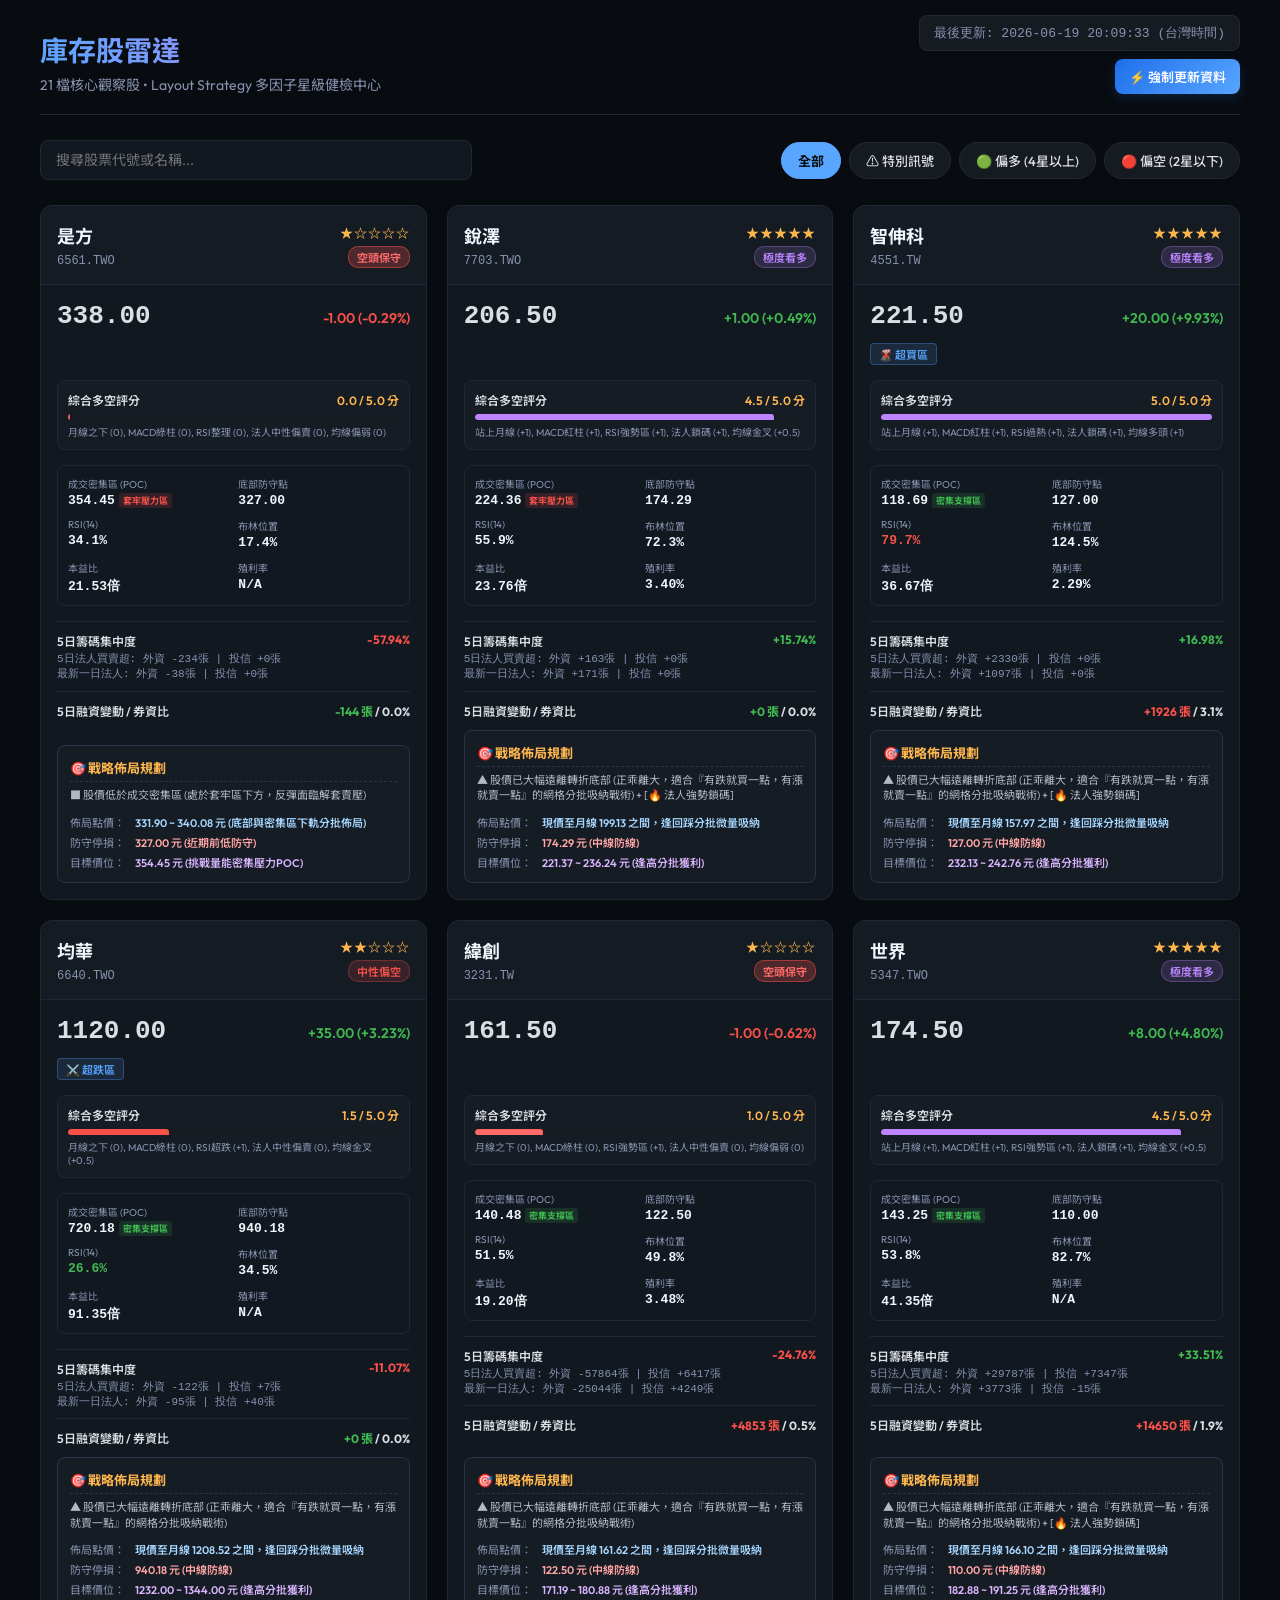
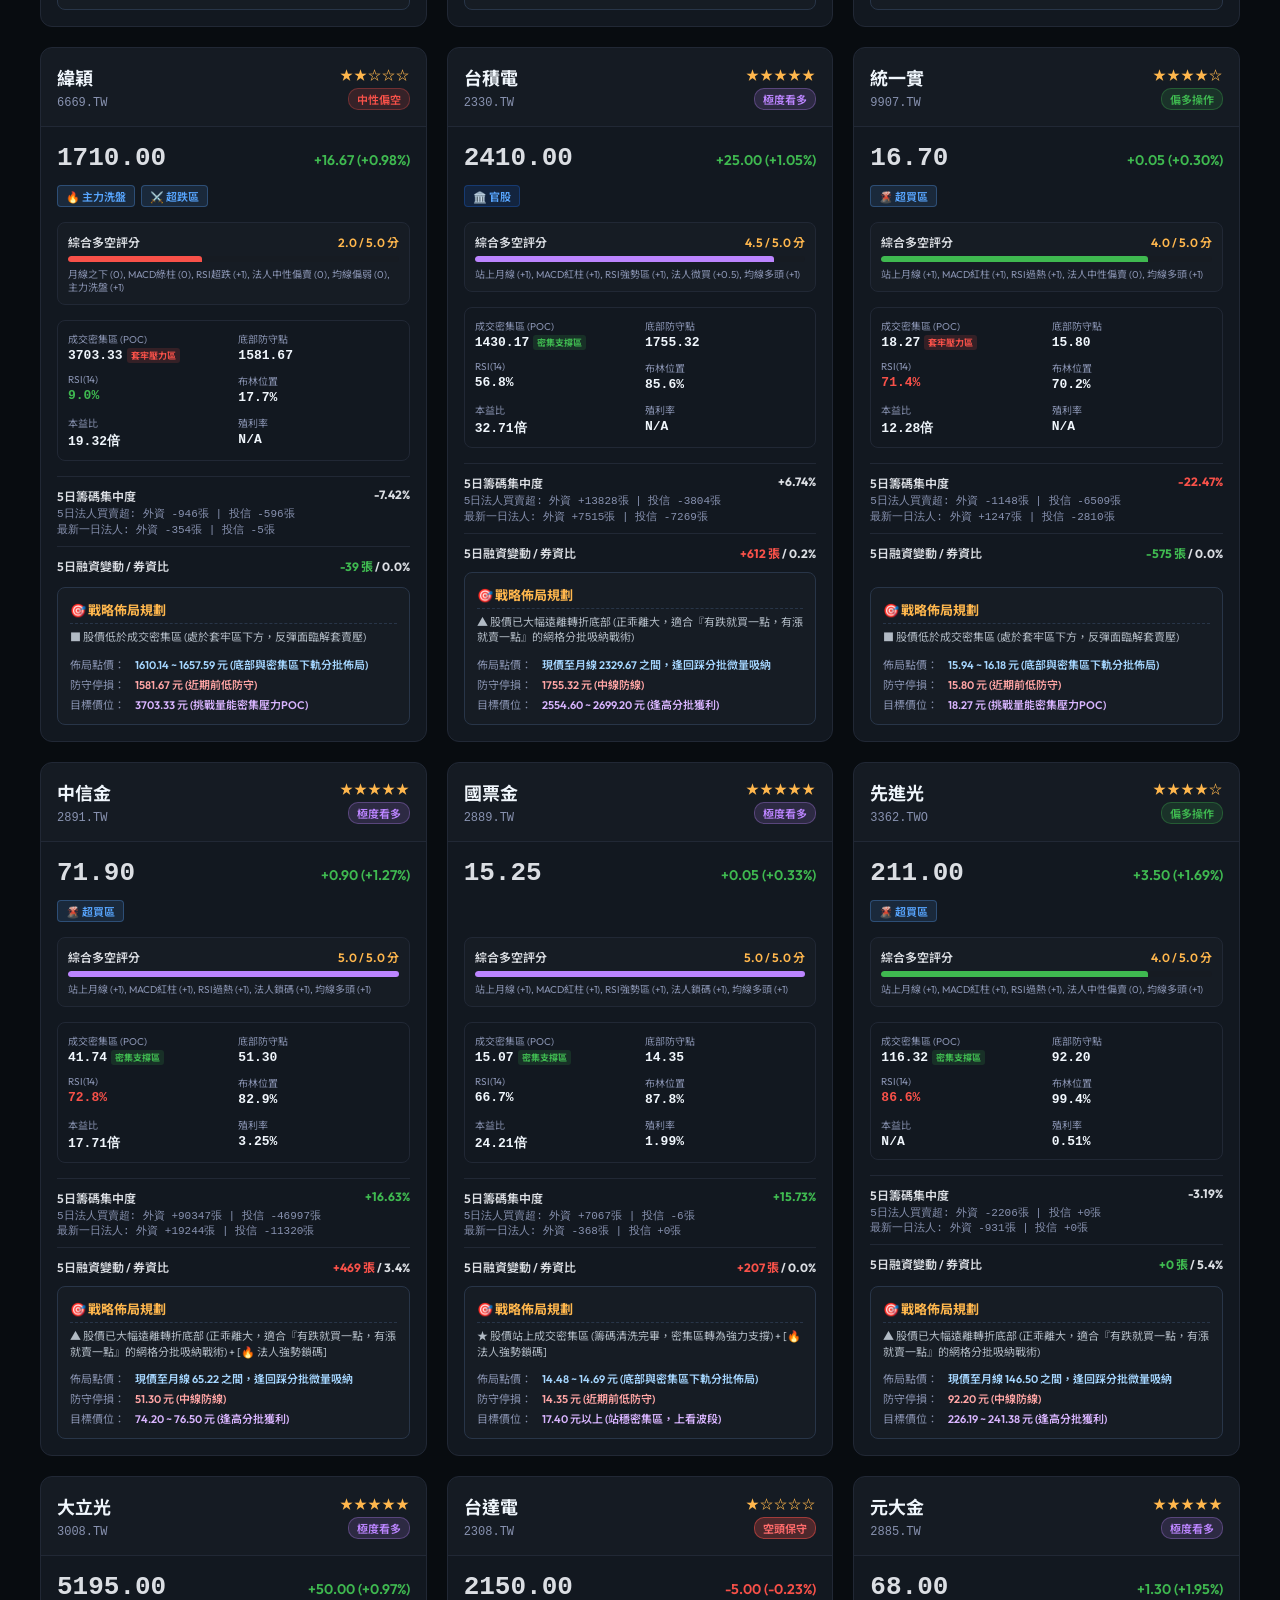
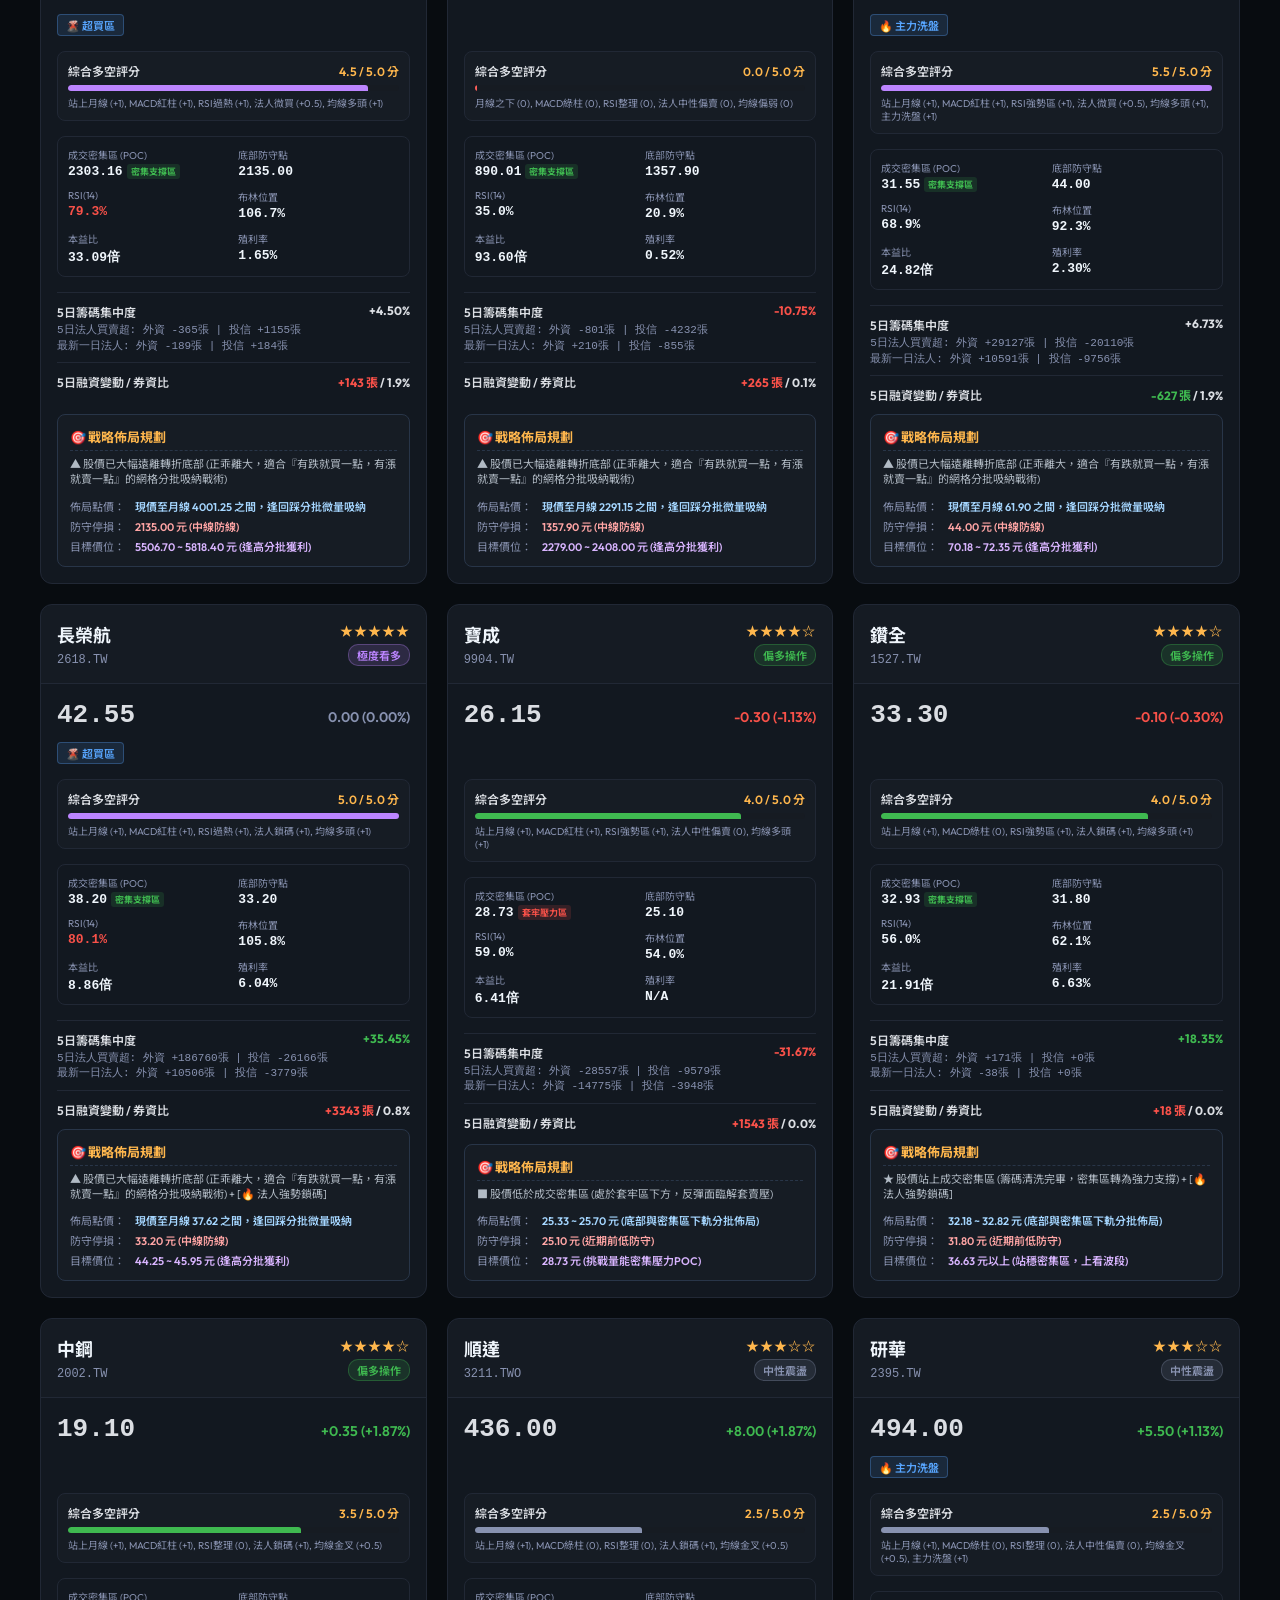
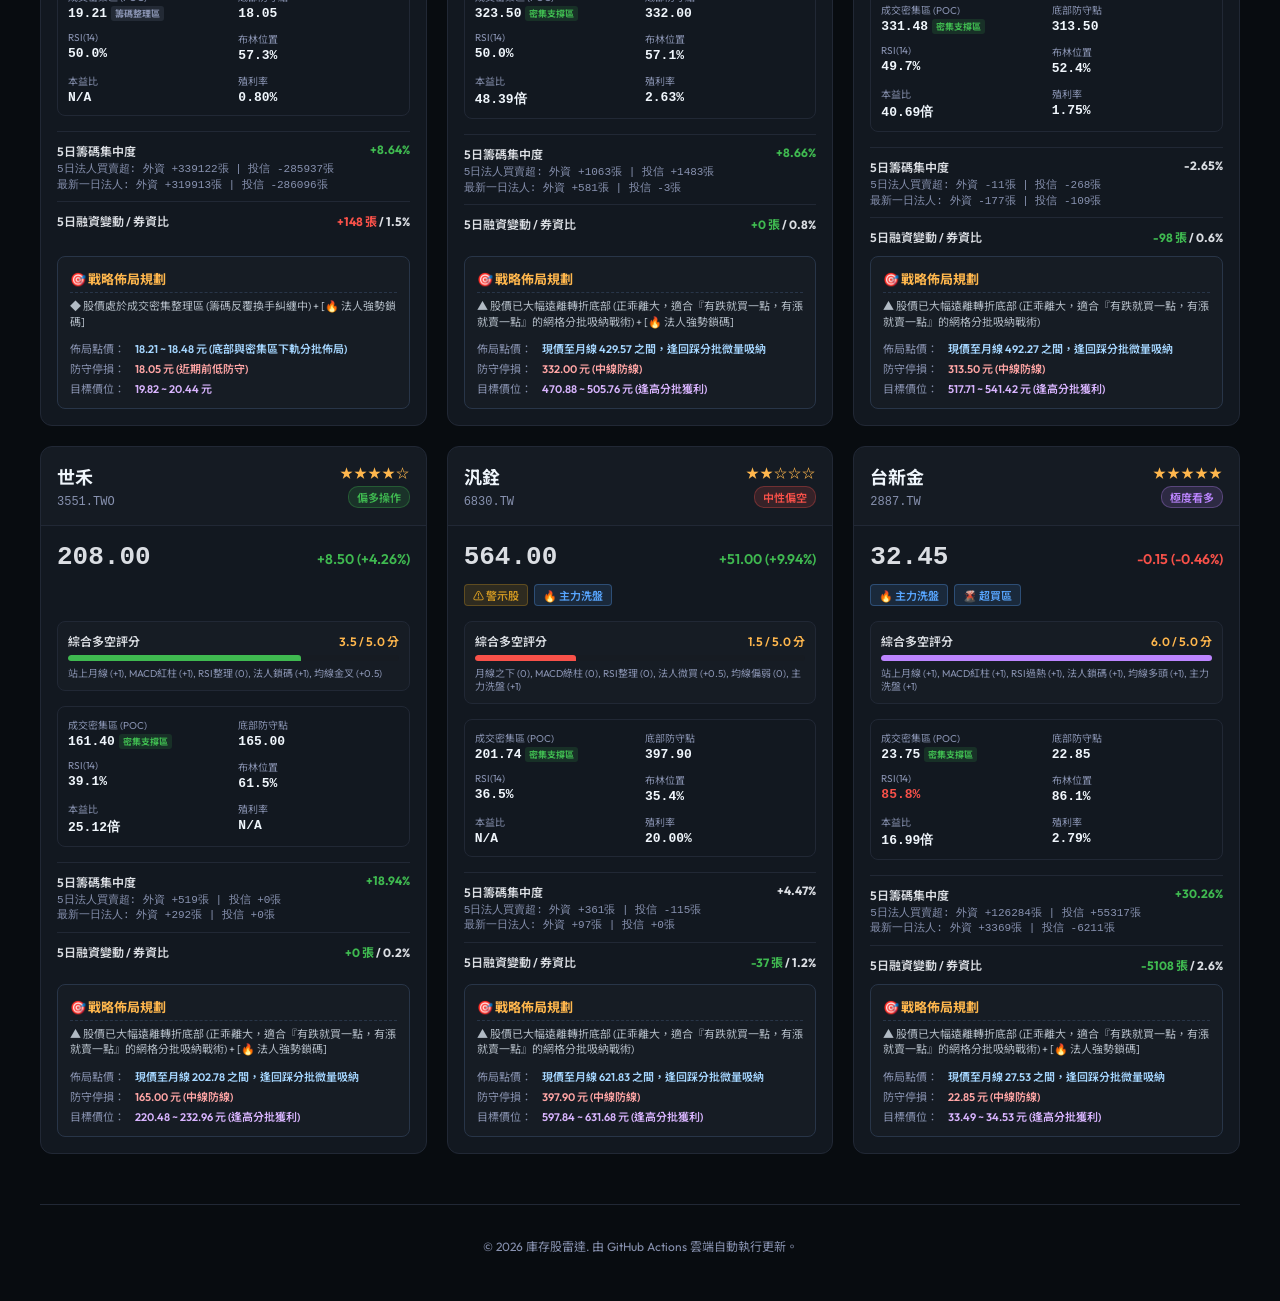
==== commit e0987929: "Auto-update stock dashboard HTML" ====
--- a/index.html
+++ b/index.html
@@ -668,7 +668,7 @@
             </div>
             <div class="update-container">
                 <div class="update-tag">
-                    最後更新: 2026-06-19 13:01:01 (台灣時間)
+                    最後更新: 2026-06-19 20:09:33 (台灣時間)
                 </div>
                 <div style="display: flex; align-items: center; gap: 8px;">
                     <button id="force-update-btn" class="force-update-btn" onclick="triggerWorkflow()">⚡ 強制更新資料</button>
@@ -756,10 +756,10 @@
                 <div class="chip-section">
                     <div class="chip-summary">
                         <span>5日籌碼集中度</span>
-                        <span class="chip-val chip-low">-34.66%</span>
+                        <span class="chip-val chip-low">-57.94%</span>
                     </div>
                     <div class="chip-details">
-                        5日法人買賣超: 外資 -140張 | 投信 +0張<br/>
+                        5日法人買賣超: 外資 -234張 | 投信 +0張<br/>
                         最新一日法人: 外資 -38張 | 投信 +0張
                     </div>
                 </div>
@@ -767,7 +767,7 @@
                 <div class="margin-section">
                     <div class="margin-summary">
                         <span>5日融資變動 / 券資比</span>
-                        <span class="margin-val"><span class="up-color">+0 張</span> / 0.0%</span>
+                        <span class="margin-val"><span class="up-color">-144 張</span> / 0.0%</span>
                     </div>
                 </div>
                 
@@ -856,10 +856,10 @@
                 <div class="chip-section">
                     <div class="chip-summary">
                         <span>5日籌碼集中度</span>
-                        <span class="chip-val chip-high">+13.52%</span>
+                        <span class="chip-val chip-high">+15.74%</span>
                     </div>
                     <div class="chip-details">
-                        5日法人買賣超: 外資 +140張 | 投信 +0張<br/>
+                        5日法人買賣超: 外資 +163張 | 投信 +0張<br/>
                         最新一日法人: 外資 +171張 | 投信 +0張
                     </div>
                 </div>
@@ -867,7 +867,7 @@
                 <div class="margin-section">
                     <div class="margin-summary">
                         <span>5日融資變動 / 券資比</span>
-                        <span class="margin-val"><span class="down-color">+618 張</span> / 0.0%</span>
+                        <span class="margin-val"><span class="up-color">+0 張</span> / 0.0%</span>
                     </div>
                 </div>
                 
@@ -1056,10 +1056,10 @@
                 <div class="chip-section">
                     <div class="chip-summary">
                         <span>5日籌碼集中度</span>
-                        <span class="chip-val chip-low">-18.58%</span>
+                        <span class="chip-val chip-low">-11.07%</span>
                     </div>
                     <div class="chip-details">
-                        5日法人買賣超: 外資 -241張 | 投信 +48張<br/>
+                        5日法人買賣超: 外資 -122張 | 投信 +7張<br/>
                         最新一日法人: 外資 -95張 | 投信 +40張
                     </div>
                 </div>
@@ -1256,10 +1256,10 @@
                 <div class="chip-section">
                     <div class="chip-summary">
                         <span>5日籌碼集中度</span>
-                        <span class="chip-val chip-high">+20.03%</span>
+                        <span class="chip-val chip-high">+33.51%</span>
                     </div>
                     <div class="chip-details">
-                        5日法人買賣超: 外資 +13180張 | 投信 +9019張<br/>
+                        5日法人買賣超: 外資 +29787張 | 投信 +7347張<br/>
                         最新一日法人: 外資 +3773張 | 投信 -15張
                     </div>
                 </div>
@@ -1267,7 +1267,7 @@
                 <div class="margin-section">
                     <div class="margin-summary">
                         <span>5日融資變動 / 券資比</span>
-                        <span class="margin-val"><span class="up-color">+0 張</span> / 1.9%</span>
+                        <span class="margin-val"><span class="down-color">+14650 張</span> / 1.9%</span>
                     </div>
                 </div>
                 
@@ -1856,10 +1856,10 @@
                 <div class="chip-section">
                     <div class="chip-summary">
                         <span>5日籌碼集中度</span>
-                        <span class="chip-val ">-1.73%</span>
+                        <span class="chip-val ">-3.19%</span>
                     </div>
                     <div class="chip-details">
-                        5日法人買賣超: 外資 -1198張 | 投信 +0張<br/>
+                        5日法人買賣超: 外資 -2206張 | 投信 +0張<br/>
                         最新一日法人: 外資 -931張 | 投信 +0張
                     </div>
                 </div>
@@ -2592,15 +2592,15 @@
             </div>
         </div>
         
-        <div class="card" data-symbol="3211.TWO" data-name="順達" data-signals="" data-trend="trend-bear">
+        <div class="card" data-symbol="3211.TWO" data-name="順達" data-signals="" data-trend="trend-neutral">
             <div class="card-header">
                 <div>
                     <span class="stock-name">順達</span>
                     <span class="stock-symbol">3211.TWO</span>
                 </div>
                 <div class="trend-badge-group">
-                    <div class="stars-rating">★★☆☆☆</div>
-                    <div class="trend-badge trend-bear">中性偏空</div>
+                    <div class="stars-rating">★★★☆☆</div>
+                    <div class="trend-badge trend-neutral">中性震盪</div>
                 </div>
             </div>
             
@@ -2618,12 +2618,12 @@
                 <div class="score-section">
                     <div class="score-title">
                         <span>綜合多空評分</span>
-                        <span class="score-val">2.0 / 5.0 分</span>
+                        <span class="score-val">2.5 / 5.0 分</span>
                     </div>
                     <div class="score-bar-container">
-                        <div class="score-bar-fill trend-bear" style="width: 40.0%"></div>
-                    </div>
-                    <div class="score-details">站上月線 (+1), MACD綠柱 (0), RSI整理 (0), 法人微買 (+0.5), 均線金叉 (+0.5)</div>
+                        <div class="score-bar-fill trend-neutral" style="width: 50.0%"></div>
+                    </div>
+                    <div class="score-details">站上月線 (+1), MACD綠柱 (0), RSI整理 (0), 法人鎖碼 (+1), 均線金叉 (+0.5)</div>
                 </div>
                 
                 <div class="metrics-grid">
@@ -2656,10 +2656,10 @@
                 <div class="chip-section">
                     <div class="chip-summary">
                         <span>5日籌碼集中度</span>
-                        <span class="chip-val ">+7.20%</span>
+                        <span class="chip-val chip-high">+8.66%</span>
                     </div>
                     <div class="chip-details">
-                        5日法人買賣超: 外資 -19張 | 投信 +2134張<br/>
+                        5日法人買賣超: 外資 +1063張 | 投信 +1483張<br/>
                         最新一日法人: 外資 +581張 | 投信 -3張
                     </div>
                 </div>
@@ -2673,7 +2673,7 @@
                 
                 <div class="layout-strategy-box">
                     <div class="strat-title">🎯 戰略佈局規劃</div>
-                    <div class="strat-desc">▲ 股價已大幅遠離轉折底部 (正乖離大，適合『有跌就買一點，有漲就賣一點』的網格分批吸納戰術)</div>
+                    <div class="strat-desc">▲ 股價已大幅遠離轉折底部 (正乖離大，適合『有跌就買一點，有漲就賣一點』的網格分批吸納戰術) + [🔥 法人強勢鎖碼]</div>
                     <div class="strat-grid">
                         <div class="strat-item">
                             <span class="s-label">佈局點價：</span>
@@ -2856,10 +2856,10 @@
                 <div class="chip-section">
                     <div class="chip-summary">
                         <span>5日籌碼集中度</span>
-                        <span class="chip-val chip-high">+19.41%</span>
+                        <span class="chip-val chip-high">+18.94%</span>
                     </div>
                     <div class="chip-details">
-                        5日法人買賣超: 外資 +532張 | 投信 +0張<br/>
+                        5日法人買賣超: 外資 +519張 | 投信 +0張<br/>
                         最新一日法人: 外資 +292張 | 投信 +0張
                     </div>
                 </div>
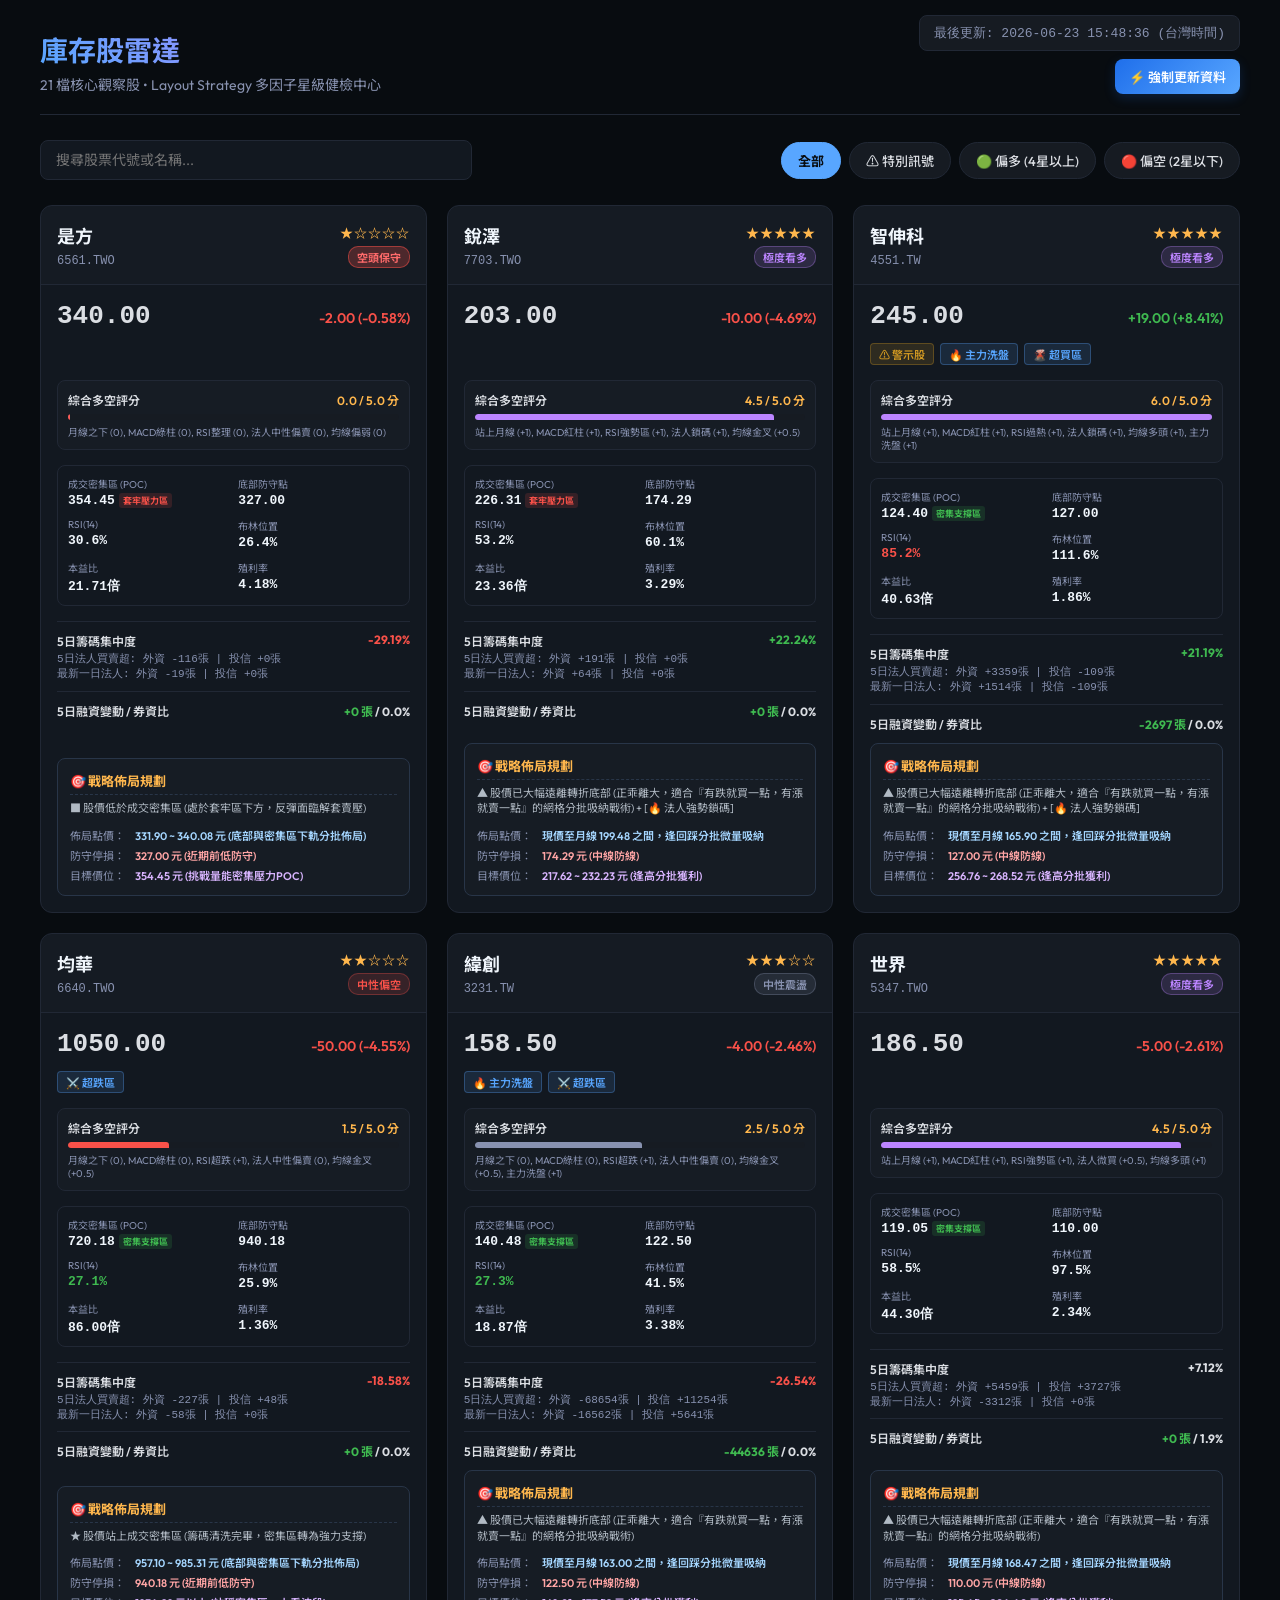
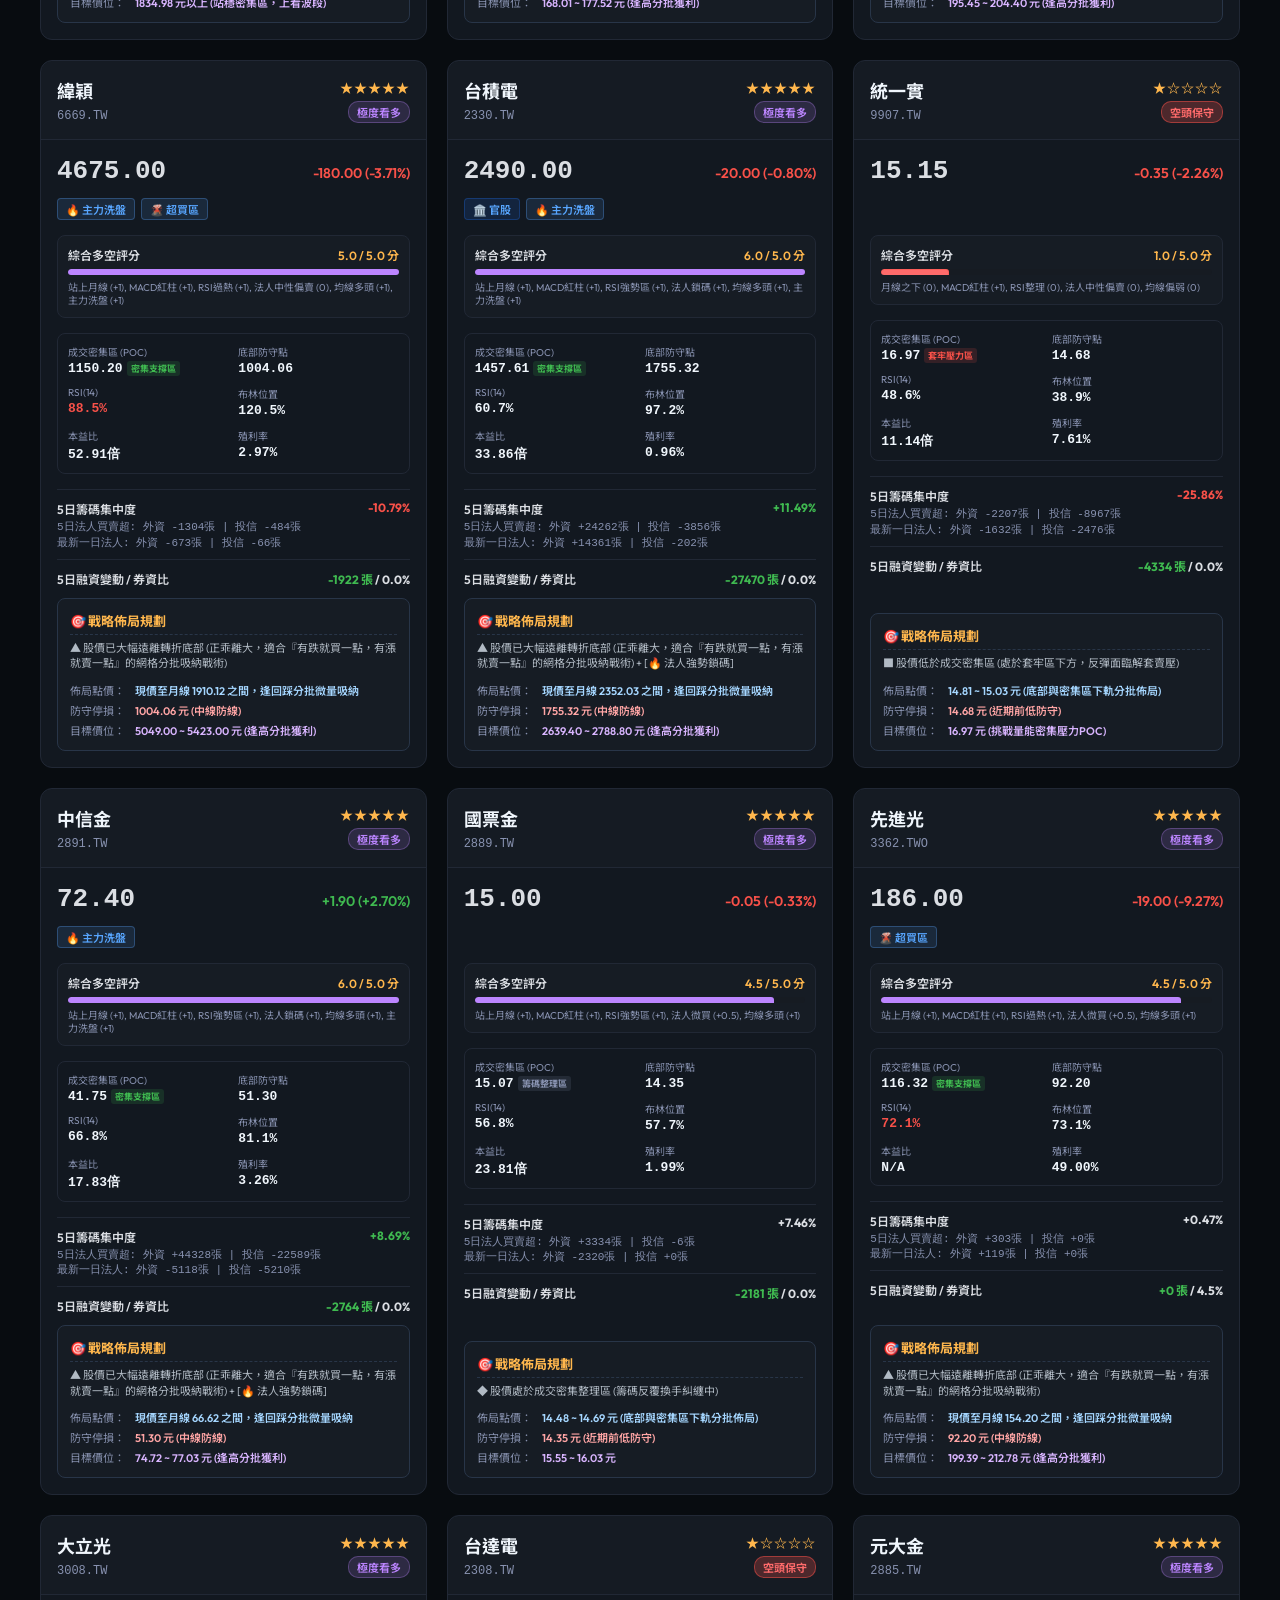
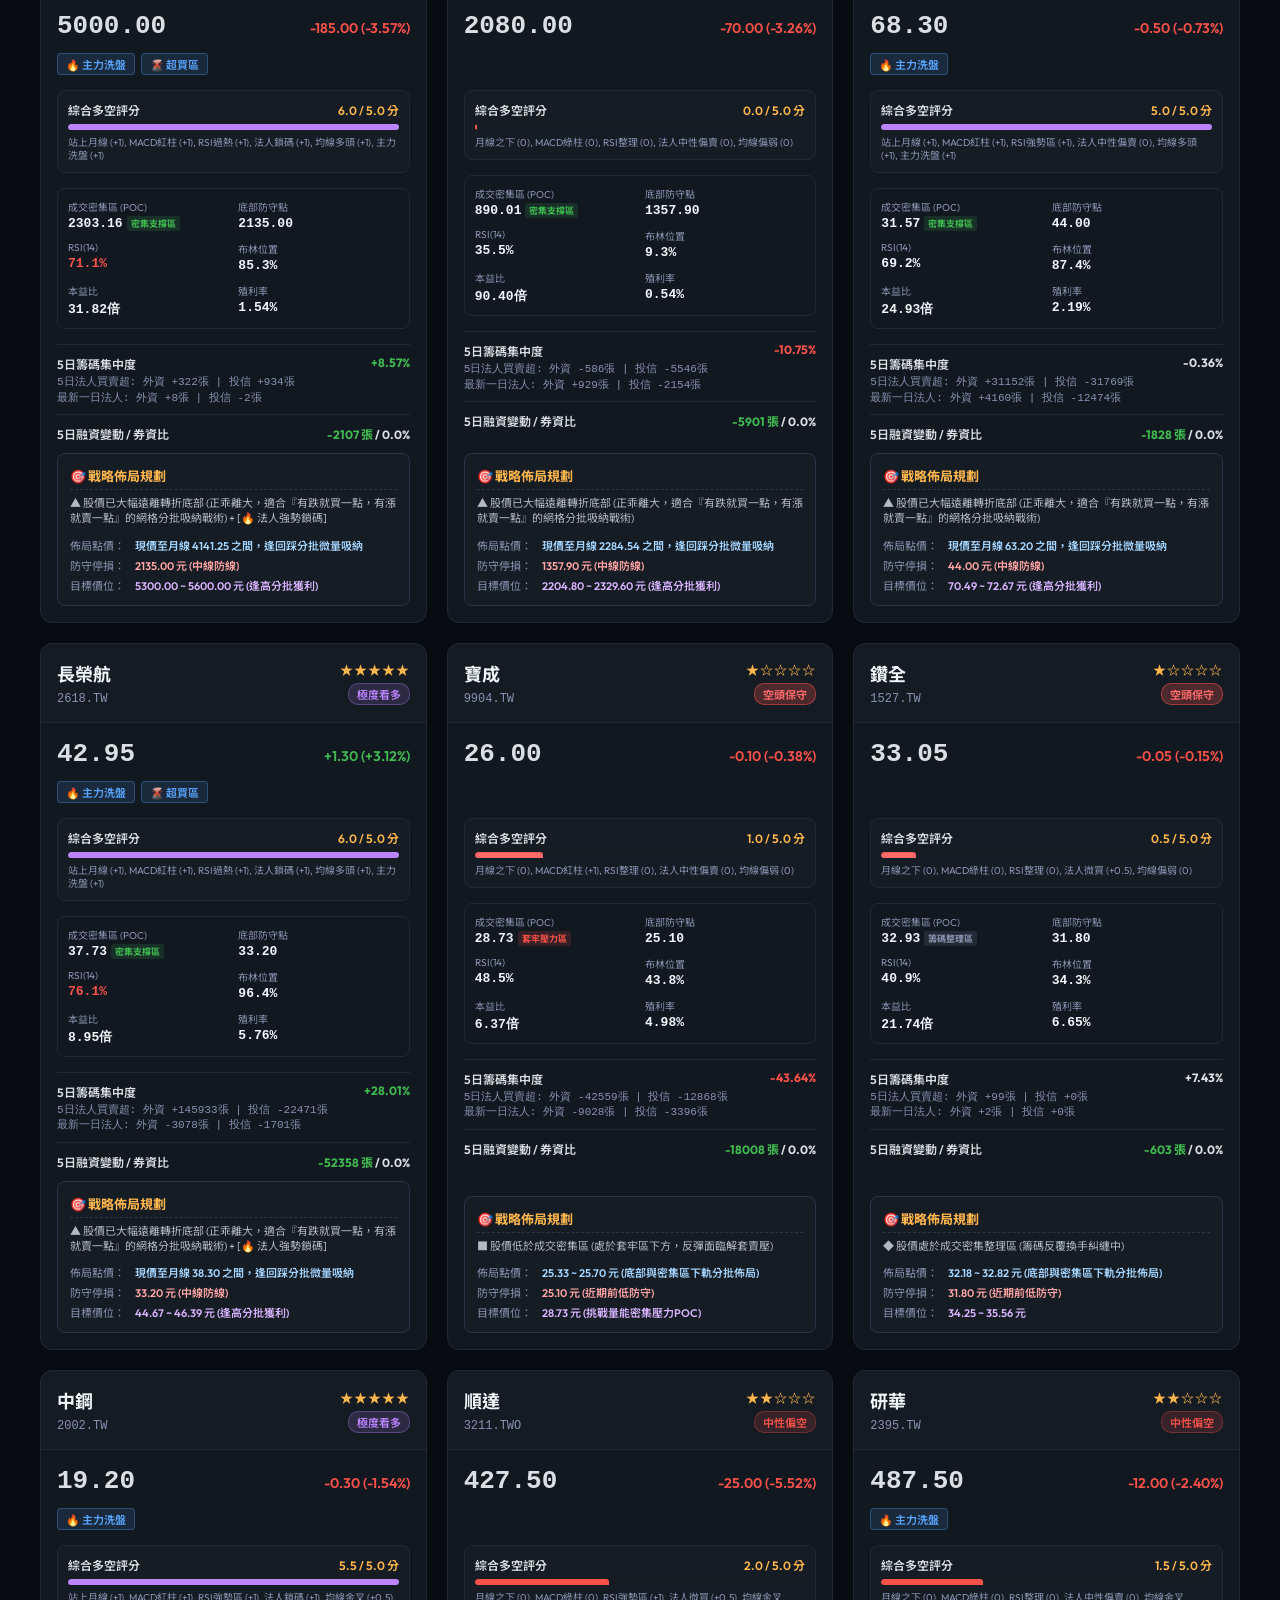
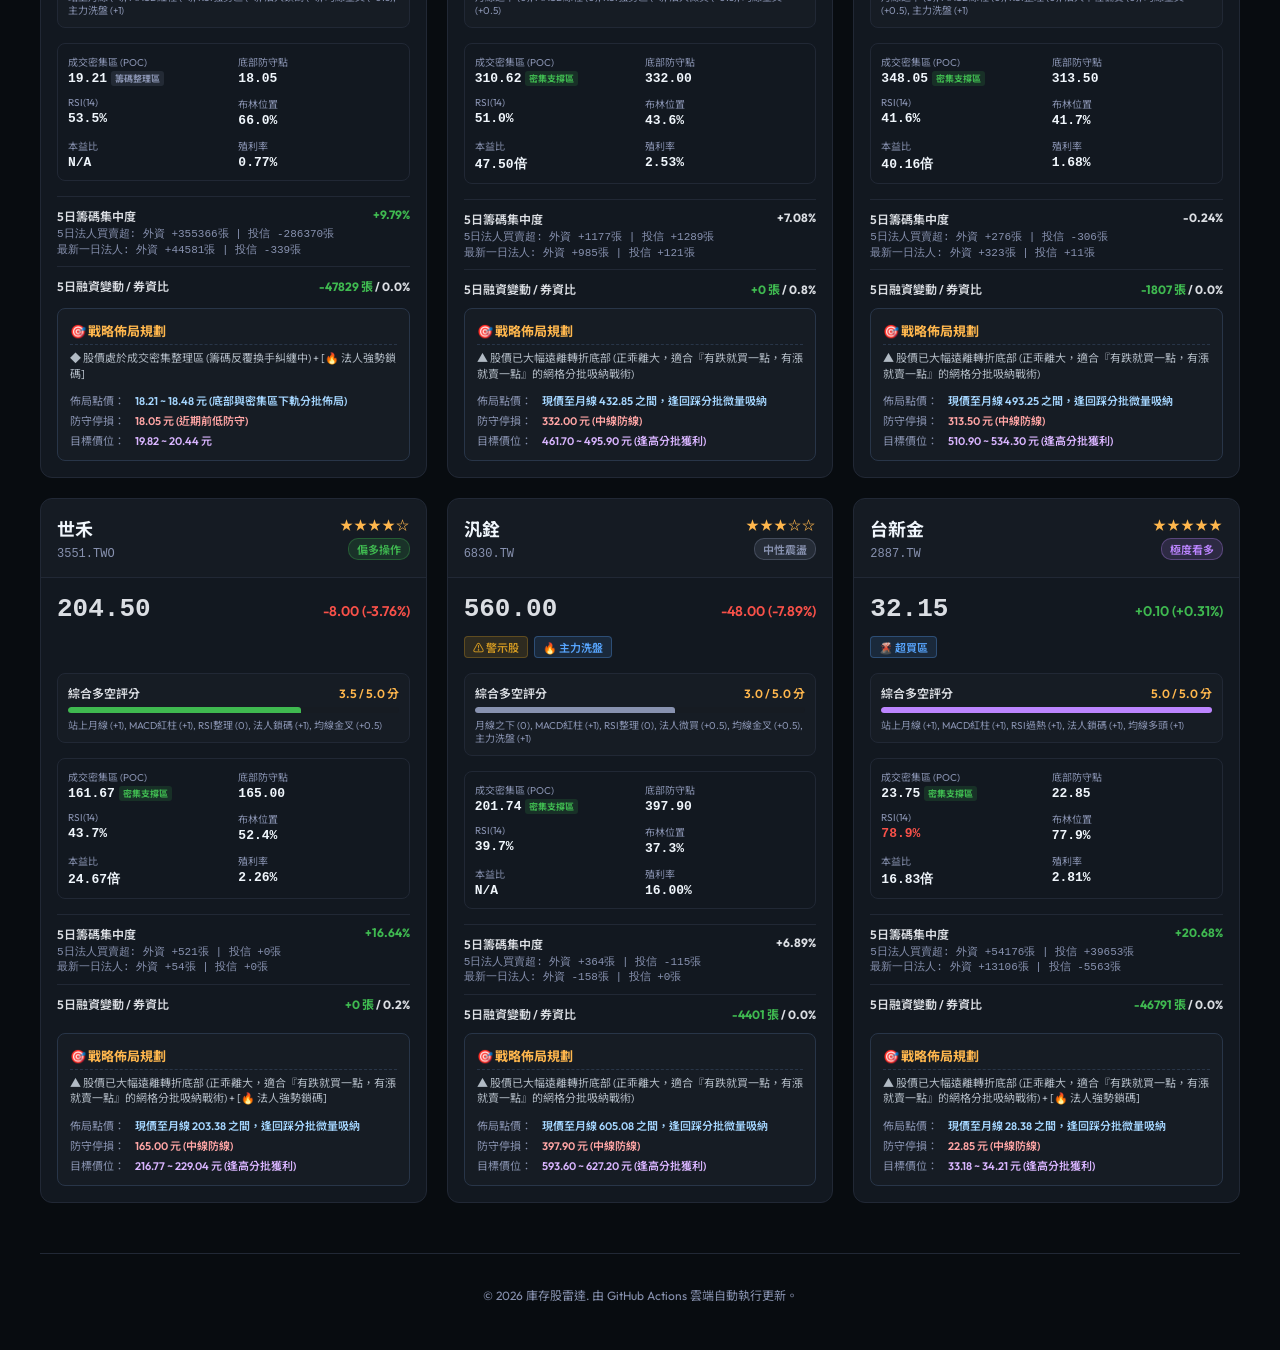
==== commit e2bcfb3b: "Auto-update stock dashboard HTML" ====
--- a/index.html
+++ b/index.html
@@ -668,7 +668,7 @@
             </div>
             <div class="update-container">
                 <div class="update-tag">
-                    最後更新: 2026-06-19 20:09:33 (台灣時間)
+                    最後更新: 2026-06-23 15:48:36 (台灣時間)
                 </div>
                 <div style="display: flex; align-items: center; gap: 8px;">
                     <button id="force-update-btn" class="force-update-btn" onclick="triggerWorkflow()">⚡ 強制更新資料</button>
@@ -706,8 +706,8 @@
             
             <div class="card-body">
                 <div class="price-row">
-                    <span class="price-val">338.00</span>
-                    <span class="price-change down-color">-1.00 (-0.29%)</span>
+                    <span class="price-val">340.00</span>
+                    <span class="price-change down-color">-2.00 (-0.58%)</span>
                 </div>
                 
                 <div class="badges-row">
@@ -737,37 +737,37 @@
                     </div>
                     <div class="metric-item">
                         <span class="metric-label">RSI(14)</span>
-                        <span class="metric-val ">34.1%</span>
+                        <span class="metric-val ">30.6%</span>
                     </div>
                     <div class="metric-item">
                         <span class="metric-label">布林位置</span>
-                        <span class="metric-val">17.4%</span>
+                        <span class="metric-val">26.4%</span>
                     </div>
                     <div class="metric-item">
                         <span class="metric-label">本益比</span>
-                        <span class="metric-val">21.53倍</span>
+                        <span class="metric-val">21.71倍</span>
                     </div>
                     <div class="metric-item">
                         <span class="metric-label">殖利率</span>
-                        <span class="metric-val value-dy">N/A</span>
+                        <span class="metric-val value-dy">4.18%</span>
                     </div>
                 </div>
                 
                 <div class="chip-section">
                     <div class="chip-summary">
                         <span>5日籌碼集中度</span>
-                        <span class="chip-val chip-low">-57.94%</span>
+                        <span class="chip-val chip-low">-29.19%</span>
                     </div>
                     <div class="chip-details">
-                        5日法人買賣超: 外資 -234張 | 投信 +0張<br/>
-                        最新一日法人: 外資 -38張 | 投信 +0張
+                        5日法人買賣超: 外資 -116張 | 投信 +0張<br/>
+                        最新一日法人: 外資 -19張 | 投信 +0張
                     </div>
                 </div>
 
                 <div class="margin-section">
                     <div class="margin-summary">
                         <span>5日融資變動 / 券資比</span>
-                        <span class="margin-val"><span class="up-color">-144 張</span> / 0.0%</span>
+                        <span class="margin-val"><span class="up-color">+0 張</span> / 0.0%</span>
                     </div>
                 </div>
                 
@@ -806,8 +806,8 @@
             
             <div class="card-body">
                 <div class="price-row">
-                    <span class="price-val">206.50</span>
-                    <span class="price-change up-color">+1.00 (+0.49%)</span>
+                    <span class="price-val">203.00</span>
+                    <span class="price-change down-color">-10.00 (-4.69%)</span>
                 </div>
                 
                 <div class="badges-row">
@@ -829,7 +829,7 @@
                 <div class="metrics-grid">
                     <div class="metric-item">
                         <span class="metric-label">成交密集區 (POC)</span>
-                        <span class="metric-val">224.36 <small class="vp-badge vp-bear">套牢壓力區</small></span>
+                        <span class="metric-val">226.31 <small class="vp-badge vp-bear">套牢壓力區</small></span>
                     </div>
                     <div class="metric-item">
                         <span class="metric-label">底部防守點</span>
@@ -837,30 +837,30 @@
                     </div>
                     <div class="metric-item">
                         <span class="metric-label">RSI(14)</span>
-                        <span class="metric-val ">55.9%</span>
+                        <span class="metric-val ">53.2%</span>
                     </div>
                     <div class="metric-item">
                         <span class="metric-label">布林位置</span>
-                        <span class="metric-val">72.3%</span>
+                        <span class="metric-val">60.1%</span>
                     </div>
                     <div class="metric-item">
                         <span class="metric-label">本益比</span>
-                        <span class="metric-val">23.76倍</span>
+                        <span class="metric-val">23.36倍</span>
                     </div>
                     <div class="metric-item">
                         <span class="metric-label">殖利率</span>
-                        <span class="metric-val value-dy">3.40%</span>
+                        <span class="metric-val value-dy">3.29%</span>
                     </div>
                 </div>
                 
                 <div class="chip-section">
                     <div class="chip-summary">
                         <span>5日籌碼集中度</span>
-                        <span class="chip-val chip-high">+15.74%</span>
+                        <span class="chip-val chip-high">+22.24%</span>
                     </div>
                     <div class="chip-details">
-                        5日法人買賣超: 外資 +163張 | 投信 +0張<br/>
-                        最新一日法人: 外資 +171張 | 投信 +0張
+                        5日法人買賣超: 外資 +191張 | 投信 +0張<br/>
+                        最新一日法人: 外資 +64張 | 投信 +0張
                     </div>
                 </div>
 
@@ -877,7 +877,7 @@
                     <div class="strat-grid">
                         <div class="strat-item">
                             <span class="s-label">佈局點價：</span>
-                            <span class="s-val text-buy">現價至月線 199.13 之間，逢回踩分批微量吸納</span>
+                            <span class="s-val text-buy">現價至月線 199.48 之間，逢回踩分批微量吸納</span>
                         </div>
                         <div class="strat-item">
                             <span class="s-label">防守停損：</span>
@@ -885,14 +885,14 @@
                         </div>
                         <div class="strat-item">
                             <span class="s-label">目標價位：</span>
-                            <span class="s-val text-target">221.37 ~ 236.24 元 (逢高分批獲利)</span>
+                            <span class="s-val text-target">217.62 ~ 232.23 元 (逢高分批獲利)</span>
                         </div>
                     </div>
                 </div>
             </div>
         </div>
         
-        <div class="card" data-symbol="4551.TW" data-name="智伸科" data-signals="🌋 超買區" data-trend="trend-bull-extreme">
+        <div class="card" data-symbol="4551.TW" data-name="智伸科" data-signals="🔥 主力洗盤,🌋 超買區" data-trend="trend-bull-extreme">
             <div class="card-header">
                 <div>
                     <span class="stock-name">智伸科</span>
@@ -906,30 +906,30 @@
             
             <div class="card-body">
                 <div class="price-row">
-                    <span class="price-val">221.50</span>
-                    <span class="price-change up-color">+20.00 (+9.93%)</span>
+                    <span class="price-val">245.00</span>
+                    <span class="price-change up-color">+19.00 (+8.41%)</span>
                 </div>
                 
                 <div class="badges-row">
-                    <span class="badge badge-signal">🌋 超買區</span>
+                    <span class="badge badge-warn">⚠️ 警示股</span><span class="badge badge-signal">🔥 主力洗盤</span><span class="badge badge-signal">🌋 超買區</span>
                 </div>
                 
                 <!-- 綜合戰略分析得分 -->
                 <div class="score-section">
                     <div class="score-title">
                         <span>綜合多空評分</span>
-                        <span class="score-val">5.0 / 5.0 分</span>
+                        <span class="score-val">6.0 / 5.0 分</span>
                     </div>
                     <div class="score-bar-container">
-                        <div class="score-bar-fill trend-bull-extreme" style="width: 100.0%"></div>
-                    </div>
-                    <div class="score-details">站上月線 (+1), MACD紅柱 (+1), RSI過熱 (+1), 法人鎖碼 (+1), 均線多頭 (+1)</div>
+                        <div class="score-bar-fill trend-bull-extreme" style="width: 120.0%"></div>
+                    </div>
+                    <div class="score-details">站上月線 (+1), MACD紅柱 (+1), RSI過熱 (+1), 法人鎖碼 (+1), 均線多頭 (+1), 主力洗盤 (+1)</div>
                 </div>
                 
                 <div class="metrics-grid">
                     <div class="metric-item">
                         <span class="metric-label">成交密集區 (POC)</span>
-                        <span class="metric-val">118.69 <small class="vp-badge vp-bull">密集支撐區</small></span>
+                        <span class="metric-val">124.40 <small class="vp-badge vp-bull">密集支撐區</small></span>
                     </div>
                     <div class="metric-item">
                         <span class="metric-label">底部防守點</span>
@@ -937,37 +937,37 @@
                     </div>
                     <div class="metric-item">
                         <span class="metric-label">RSI(14)</span>
-                        <span class="metric-val rsi-high">79.7%</span>
+                        <span class="metric-val rsi-high">85.2%</span>
                     </div>
                     <div class="metric-item">
                         <span class="metric-label">布林位置</span>
-                        <span class="metric-val">124.5%</span>
+                        <span class="metric-val">111.6%</span>
                     </div>
                     <div class="metric-item">
                         <span class="metric-label">本益比</span>
-                        <span class="metric-val">36.67倍</span>
+                        <span class="metric-val">40.63倍</span>
                     </div>
                     <div class="metric-item">
                         <span class="metric-label">殖利率</span>
-                        <span class="metric-val value-dy">2.29%</span>
+                        <span class="metric-val value-dy">1.86%</span>
                     </div>
                 </div>
                 
                 <div class="chip-section">
                     <div class="chip-summary">
                         <span>5日籌碼集中度</span>
-                        <span class="chip-val chip-high">+16.98%</span>
+                        <span class="chip-val chip-high">+21.19%</span>
                     </div>
                     <div class="chip-details">
-                        5日法人買賣超: 外資 +2330張 | 投信 +0張<br/>
-                        最新一日法人: 外資 +1097張 | 投信 +0張
+                        5日法人買賣超: 外資 +3359張 | 投信 -109張<br/>
+                        最新一日法人: 外資 +1514張 | 投信 -109張
                     </div>
                 </div>
 
                 <div class="margin-section">
                     <div class="margin-summary">
                         <span>5日融資變動 / 券資比</span>
-                        <span class="margin-val"><span class="down-color">+1926 張</span> / 3.1%</span>
+                        <span class="margin-val"><span class="up-color">-2697 張</span> / 0.0%</span>
                     </div>
                 </div>
                 
@@ -977,7 +977,7 @@
                     <div class="strat-grid">
                         <div class="strat-item">
                             <span class="s-label">佈局點價：</span>
-                            <span class="s-val text-buy">現價至月線 157.97 之間，逢回踩分批微量吸納</span>
+                            <span class="s-val text-buy">現價至月線 165.90 之間，逢回踩分批微量吸納</span>
                         </div>
                         <div class="strat-item">
                             <span class="s-label">防守停損：</span>
@@ -985,7 +985,7 @@
                         </div>
                         <div class="strat-item">
                             <span class="s-label">目標價位：</span>
-                            <span class="s-val text-target">232.13 ~ 242.76 元 (逢高分批獲利)</span>
+                            <span class="s-val text-target">256.76 ~ 268.52 元 (逢高分批獲利)</span>
                         </div>
                     </div>
                 </div>
@@ -1006,8 +1006,8 @@
             
             <div class="card-body">
                 <div class="price-row">
-                    <span class="price-val">1120.00</span>
-                    <span class="price-change up-color">+35.00 (+3.23%)</span>
+                    <span class="price-val">1050.00</span>
+                    <span class="price-change down-color">-50.00 (-4.55%)</span>
                 </div>
                 
                 <div class="badges-row">
@@ -1037,30 +1037,30 @@
                     </div>
                     <div class="metric-item">
                         <span class="metric-label">RSI(14)</span>
-                        <span class="metric-val rsi-low">26.6%</span>
+                        <span class="metric-val rsi-low">27.1%</span>
                     </div>
                     <div class="metric-item">
                         <span class="metric-label">布林位置</span>
-                        <span class="metric-val">34.5%</span>
+                        <span class="metric-val">25.9%</span>
                     </div>
                     <div class="metric-item">
                         <span class="metric-label">本益比</span>
-                        <span class="metric-val">91.35倍</span>
+                        <span class="metric-val">86.00倍</span>
                     </div>
                     <div class="metric-item">
                         <span class="metric-label">殖利率</span>
-                        <span class="metric-val value-dy">N/A</span>
+                        <span class="metric-val value-dy">1.36%</span>
                     </div>
                 </div>
                 
                 <div class="chip-section">
                     <div class="chip-summary">
                         <span>5日籌碼集中度</span>
-                        <span class="chip-val chip-low">-11.07%</span>
+                        <span class="chip-val chip-low">-18.58%</span>
                     </div>
                     <div class="chip-details">
-                        5日法人買賣超: 外資 -122張 | 投信 +7張<br/>
-                        最新一日法人: 外資 -95張 | 投信 +40張
+                        5日法人買賣超: 外資 -227張 | 投信 +48張<br/>
+                        最新一日法人: 外資 -58張 | 投信 +0張
                     </div>
                 </div>
 
@@ -1073,57 +1073,57 @@
                 
                 <div class="layout-strategy-box">
                     <div class="strat-title">🎯 戰略佈局規劃</div>
-                    <div class="strat-desc">▲ 股價已大幅遠離轉折底部 (正乖離大，適合『有跌就買一點，有漲就賣一點』的網格分批吸納戰術)</div>
+                    <div class="strat-desc">★ 股價站上成交密集區 (籌碼清洗完畢，密集區轉為強力支撐)</div>
                     <div class="strat-grid">
                         <div class="strat-item">
                             <span class="s-label">佈局點價：</span>
-                            <span class="s-val text-buy">現價至月線 1208.52 之間，逢回踩分批微量吸納</span>
+                            <span class="s-val text-buy">957.10 ~ 985.31 元 (底部與密集區下軌分批佈局)</span>
                         </div>
                         <div class="strat-item">
                             <span class="s-label">防守停損：</span>
-                            <span class="s-val text-stop">940.18 元 (中線防線)</span>
+                            <span class="s-val text-stop">940.18 元 (近期前低防守)</span>
                         </div>
                         <div class="strat-item">
                             <span class="s-label">目標價位：</span>
-                            <span class="s-val text-target">1232.00 ~ 1344.00 元 (逢高分批獲利)</span>
+                            <span class="s-val text-target">1834.98 元以上 (站穩密集區，上看波段)</span>
                         </div>
                     </div>
                 </div>
             </div>
         </div>
         
-        <div class="card" data-symbol="3231.TW" data-name="緯創" data-signals="" data-trend="trend-bear-extreme">
+        <div class="card" data-symbol="3231.TW" data-name="緯創" data-signals="🔥 主力洗盤,⚔️ 超跌區" data-trend="trend-neutral">
             <div class="card-header">
                 <div>
                     <span class="stock-name">緯創</span>
                     <span class="stock-symbol">3231.TW</span>
                 </div>
                 <div class="trend-badge-group">
-                    <div class="stars-rating">★☆☆☆☆</div>
-                    <div class="trend-badge trend-bear-extreme">空頭保守</div>
+                    <div class="stars-rating">★★★☆☆</div>
+                    <div class="trend-badge trend-neutral">中性震盪</div>
                 </div>
             </div>
             
             <div class="card-body">
                 <div class="price-row">
-                    <span class="price-val">161.50</span>
-                    <span class="price-change down-color">-1.00 (-0.62%)</span>
+                    <span class="price-val">158.50</span>
+                    <span class="price-change down-color">-4.00 (-2.46%)</span>
                 </div>
                 
                 <div class="badges-row">
-                    
+                    <span class="badge badge-signal">🔥 主力洗盤</span><span class="badge badge-signal">⚔️ 超跌區</span>
                 </div>
                 
                 <!-- 綜合戰略分析得分 -->
                 <div class="score-section">
                     <div class="score-title">
                         <span>綜合多空評分</span>
-                        <span class="score-val">1.0 / 5.0 分</span>
+                        <span class="score-val">2.5 / 5.0 分</span>
                     </div>
                     <div class="score-bar-container">
-                        <div class="score-bar-fill trend-bear-extreme" style="width: 20.0%"></div>
-                    </div>
-                    <div class="score-details">月線之下 (0), MACD綠柱 (0), RSI強勢區 (+1), 法人中性偏賣 (0), 均線偏弱 (0)</div>
+                        <div class="score-bar-fill trend-neutral" style="width: 50.0%"></div>
+                    </div>
+                    <div class="score-details">月線之下 (0), MACD綠柱 (0), RSI超跌 (+1), 法人中性偏賣 (0), 均線金叉 (+0.5), 主力洗盤 (+1)</div>
                 </div>
                 
                 <div class="metrics-grid">
@@ -1137,37 +1137,37 @@
                     </div>
                     <div class="metric-item">
                         <span class="metric-label">RSI(14)</span>
-                        <span class="metric-val ">51.5%</span>
+                        <span class="metric-val rsi-low">27.3%</span>
                     </div>
                     <div class="metric-item">
                         <span class="metric-label">布林位置</span>
-                        <span class="metric-val">49.8%</span>
+                        <span class="metric-val">41.5%</span>
                     </div>
                     <div class="metric-item">
                         <span class="metric-label">本益比</span>
-                        <span class="metric-val">19.20倍</span>
+                        <span class="metric-val">18.87倍</span>
                     </div>
                     <div class="metric-item">
                         <span class="metric-label">殖利率</span>
-                        <span class="metric-val value-dy">3.48%</span>
+                        <span class="metric-val value-dy">3.38%</span>
                     </div>
                 </div>
                 
                 <div class="chip-section">
                     <div class="chip-summary">
                         <span>5日籌碼集中度</span>
-                        <span class="chip-val chip-low">-24.76%</span>
+                        <span class="chip-val chip-low">-26.54%</span>
                     </div>
                     <div class="chip-details">
-                        5日法人買賣超: 外資 -57864張 | 投信 +6417張<br/>
-                        最新一日法人: 外資 -25044張 | 投信 +4249張
+                        5日法人買賣超: 外資 -68654張 | 投信 +11254張<br/>
+                        最新一日法人: 外資 -16562張 | 投信 +5641張
                     </div>
                 </div>
 
                 <div class="margin-section">
                     <div class="margin-summary">
                         <span>5日融資變動 / 券資比</span>
-                        <span class="margin-val"><span class="down-color">+4853 張</span> / 0.5%</span>
+                        <span class="margin-val"><span class="up-color">-44636 張</span> / 0.0%</span>
                     </div>
                 </div>
                 
@@ -1177,7 +1177,7 @@
                     <div class="strat-grid">
                         <div class="strat-item">
                             <span class="s-label">佈局點價：</span>
-                            <span class="s-val text-buy">現價至月線 161.62 之間，逢回踩分批微量吸納</span>
+                            <span class="s-val text-buy">現價至月線 163.00 之間，逢回踩分批微量吸納</span>
                         </div>
                         <div class="strat-item">
                             <span class="s-label">防守停損：</span>
@@ -1185,7 +1185,7 @@
                         </div>
                         <div class="strat-item">
                             <span class="s-label">目標價位：</span>
-                            <span class="s-val text-target">171.19 ~ 180.88 元 (逢高分批獲利)</span>
+                            <span class="s-val text-target">168.01 ~ 177.52 元 (逢高分批獲利)</span>
                         </div>
                     </div>
                 </div>
@@ -1206,8 +1206,8 @@
             
             <div class="card-body">
                 <div class="price-row">
-                    <span class="price-val">174.50</span>
-                    <span class="price-change up-color">+8.00 (+4.80%)</span>
+                    <span class="price-val">186.50</span>
+                    <span class="price-change down-color">-5.00 (-2.61%)</span>
                 </div>
                 
                 <div class="badges-row">
@@ -1223,13 +1223,13 @@
                     <div class="score-bar-container">
                         <div class="score-bar-fill trend-bull-extreme" style="width: 90.0%"></div>
                     </div>
-                    <div class="score-details">站上月線 (+1), MACD紅柱 (+1), RSI強勢區 (+1), 法人鎖碼 (+1), 均線金叉 (+0.5)</div>
+                    <div class="score-details">站上月線 (+1), MACD紅柱 (+1), RSI強勢區 (+1), 法人微買 (+0.5), 均線多頭 (+1)</div>
                 </div>
                 
                 <div class="metrics-grid">
                     <div class="metric-item">
                         <span class="metric-label">成交密集區 (POC)</span>
-                        <span class="metric-val">143.25 <small class="vp-badge vp-bull">密集支撐區</small></span>
+                        <span class="metric-val">119.05 <small class="vp-badge vp-bull">密集支撐區</small></span>
                     </div>
                     <div class="metric-item">
                         <span class="metric-label">底部防守點</span>
@@ -1237,47 +1237,47 @@
                     </div>
                     <div class="metric-item">
                         <span class="metric-label">RSI(14)</span>
-                        <span class="metric-val ">53.8%</span>
+                        <span class="metric-val ">58.5%</span>
                     </div>
                     <div class="metric-item">
                         <span class="metric-label">布林位置</span>
-                        <span class="metric-val">82.7%</span>
+                        <span class="metric-val">97.5%</span>
                     </div>
                     <div class="metric-item">
                         <span class="metric-label">本益比</span>
-                        <span class="metric-val">41.35倍</span>
+                        <span class="metric-val">44.30倍</span>
                     </div>
                     <div class="metric-item">
                         <span class="metric-label">殖利率</span>
-                        <span class="metric-val value-dy">N/A</span>
+                        <span class="metric-val value-dy">2.34%</span>
                     </div>
                 </div>
                 
                 <div class="chip-section">
                     <div class="chip-summary">
                         <span>5日籌碼集中度</span>
-                        <span class="chip-val chip-high">+33.51%</span>
+                        <span class="chip-val ">+7.12%</span>
                     </div>
                     <div class="chip-details">
-                        5日法人買賣超: 外資 +29787張 | 投信 +7347張<br/>
-                        最新一日法人: 外資 +3773張 | 投信 -15張
+                        5日法人買賣超: 外資 +5459張 | 投信 +3727張<br/>
+                        最新一日法人: 外資 -3312張 | 投信 +0張
                     </div>
                 </div>
 
                 <div class="margin-section">
                     <div class="margin-summary">
                         <span>5日融資變動 / 券資比</span>
-                        <span class="margin-val"><span class="down-color">+14650 張</span> / 1.9%</span>
+                        <span class="margin-val"><span class="up-color">+0 張</span> / 1.9%</span>
                     </div>
                 </div>
                 
                 <div class="layout-strategy-box">
                     <div class="strat-title">🎯 戰略佈局規劃</div>
-                    <div class="strat-desc">▲ 股價已大幅遠離轉折底部 (正乖離大，適合『有跌就買一點，有漲就賣一點』的網格分批吸納戰術) + [🔥 法人強勢鎖碼]</div>
+                    <div class="strat-desc">▲ 股價已大幅遠離轉折底部 (正乖離大，適合『有跌就買一點，有漲就賣一點』的網格分批吸納戰術)</div>
                     <div class="strat-grid">
                         <div class="strat-item">
                             <span class="s-label">佈局點價：</span>
-                            <span class="s-val text-buy">現價至月線 166.10 之間，逢回踩分批微量吸納</span>
+                            <span class="s-val text-buy">現價至月線 168.47 之間，逢回踩分批微量吸納</span>
                         </div>
                         <div class="strat-item">
                             <span class="s-label">防守停損：</span>
@@ -1285,333 +1285,33 @@
                         </div>
                         <div class="strat-item">
                             <span class="s-label">目標價位：</span>
-                            <span class="s-val text-target">182.88 ~ 191.25 元 (逢高分批獲利)</span>
+                            <span class="s-val text-target">195.45 ~ 204.40 元 (逢高分批獲利)</span>
                         </div>
                     </div>
                 </div>
             </div>
         </div>
         
-        <div class="card" data-symbol="6669.TW" data-name="緯穎" data-signals="🔥 主力洗盤,⚔️ 超跌區" data-trend="trend-bear">
+        <div class="card" data-symbol="6669.TW" data-name="緯穎" data-signals="🔥 主力洗盤,🌋 超買區" data-trend="trend-bull-extreme">
             <div class="card-header">
                 <div>
                     <span class="stock-name">緯穎</span>
                     <span class="stock-symbol">6669.TW</span>
                 </div>
                 <div class="trend-badge-group">
-                    <div class="stars-rating">★★☆☆☆</div>
-                    <div class="trend-badge trend-bear">中性偏空</div>
+                    <div class="stars-rating">★★★★★</div>
+                    <div class="trend-badge trend-bull-extreme">極度看多</div>
                 </div>
             </div>
             
             <div class="card-body">
                 <div class="price-row">
-                    <span class="price-val">1710.00</span>
-                    <span class="price-change up-color">+16.67 (+0.98%)</span>
+                    <span class="price-val">4675.00</span>
+                    <span class="price-change down-color">-180.00 (-3.71%)</span>
                 </div>
                 
                 <div class="badges-row">
-                    <span class="badge badge-signal">🔥 主力洗盤</span><span class="badge badge-signal">⚔️ 超跌區</span>
-                </div>
-                
-                <!-- 綜合戰略分析得分 -->
-                <div class="score-section">
-                    <div class="score-title">
-                        <span>綜合多空評分</span>
-                        <span class="score-val">2.0 / 5.0 分</span>
-                    </div>
-                    <div class="score-bar-container">
-                        <div class="score-bar-fill trend-bear" style="width: 40.0%"></div>
-                    </div>
-                    <div class="score-details">月線之下 (0), MACD綠柱 (0), RSI超跌 (+1), 法人中性偏賣 (0), 均線偏弱 (0), 主力洗盤 (+1)</div>
-                </div>
-                
-                <div class="metrics-grid">
-                    <div class="metric-item">
-                        <span class="metric-label">成交密集區 (POC)</span>
-                        <span class="metric-val">3703.33 <small class="vp-badge vp-bear">套牢壓力區</small></span>
-                    </div>
-                    <div class="metric-item">
-                        <span class="metric-label">底部防守點</span>
-                        <span class="metric-val">1581.67</span>
-                    </div>
-                    <div class="metric-item">
-                        <span class="metric-label">RSI(14)</span>
-                        <span class="metric-val rsi-low">9.0%</span>
-                    </div>
-                    <div class="metric-item">
-                        <span class="metric-label">布林位置</span>
-                        <span class="metric-val">17.7%</span>
-                    </div>
-                    <div class="metric-item">
-                        <span class="metric-label">本益比</span>
-                        <span class="metric-val">19.32倍</span>
-                    </div>
-                    <div class="metric-item">
-                        <span class="metric-label">殖利率</span>
-                        <span class="metric-val value-dy">N/A</span>
-                    </div>
-                </div>
-                
-                <div class="chip-section">
-                    <div class="chip-summary">
-                        <span>5日籌碼集中度</span>
-                        <span class="chip-val ">-7.42%</span>
-                    </div>
-                    <div class="chip-details">
-                        5日法人買賣超: 外資 -946張 | 投信 -596張<br/>
-                        最新一日法人: 外資 -354張 | 投信 -5張
-                    </div>
-                </div>
-
-                <div class="margin-section">
-                    <div class="margin-summary">
-                        <span>5日融資變動 / 券資比</span>
-                        <span class="margin-val"><span class="up-color">-39 張</span> / 0.0%</span>
-                    </div>
-                </div>
-                
-                <div class="layout-strategy-box">
-                    <div class="strat-title">🎯 戰略佈局規劃</div>
-                    <div class="strat-desc">■ 股價低於成交密集區 (處於套牢區下方，反彈面臨解套賣壓)</div>
-                    <div class="strat-grid">
-                        <div class="strat-item">
-                            <span class="s-label">佈局點價：</span>
-                            <span class="s-val text-buy">1610.14 ~ 1657.59 元 (底部與密集區下軌分批佈局)</span>
-                        </div>
-                        <div class="strat-item">
-                            <span class="s-label">防守停損：</span>
-                            <span class="s-val text-stop">1581.67 元 (近期前低防守)</span>
-                        </div>
-                        <div class="strat-item">
-                            <span class="s-label">目標價位：</span>
-                            <span class="s-val text-target">3703.33 元 (挑戰量能密集壓力POC)</span>
-                        </div>
-                    </div>
-                </div>
-            </div>
-        </div>
-        
-        <div class="card" data-symbol="2330.TW" data-name="台積電" data-signals="" data-trend="trend-bull-extreme">
-            <div class="card-header">
-                <div>
-                    <span class="stock-name">台積電</span>
-                    <span class="stock-symbol">2330.TW</span>
-                </div>
-                <div class="trend-badge-group">
-                    <div class="stars-rating">★★★★★</div>
-                    <div class="trend-badge trend-bull-extreme">極度看多</div>
-                </div>
-            </div>
-            
-            <div class="card-body">
-                <div class="price-row">
-                    <span class="price-val">2410.00</span>
-                    <span class="price-change up-color">+25.00 (+1.05%)</span>
-                </div>
-                
-                <div class="badges-row">
-                    <span class="badge badge-state">🏛️ 官股</span>
-                </div>
-                
-                <!-- 綜合戰略分析得分 -->
-                <div class="score-section">
-                    <div class="score-title">
-                        <span>綜合多空評分</span>
-                        <span class="score-val">4.5 / 5.0 分</span>
-                    </div>
-                    <div class="score-bar-container">
-                        <div class="score-bar-fill trend-bull-extreme" style="width: 90.0%"></div>
-                    </div>
-                    <div class="score-details">站上月線 (+1), MACD紅柱 (+1), RSI強勢區 (+1), 法人微買 (+0.5), 均線多頭 (+1)</div>
-                </div>
-                
-                <div class="metrics-grid">
-                    <div class="metric-item">
-                        <span class="metric-label">成交密集區 (POC)</span>
-                        <span class="metric-val">1430.17 <small class="vp-badge vp-bull">密集支撐區</small></span>
-                    </div>
-                    <div class="metric-item">
-                        <span class="metric-label">底部防守點</span>
-                        <span class="metric-val">1755.32</span>
-                    </div>
-                    <div class="metric-item">
-                        <span class="metric-label">RSI(14)</span>
-                        <span class="metric-val ">56.8%</span>
-                    </div>
-                    <div class="metric-item">
-                        <span class="metric-label">布林位置</span>
-                        <span class="metric-val">85.6%</span>
-                    </div>
-                    <div class="metric-item">
-                        <span class="metric-label">本益比</span>
-                        <span class="metric-val">32.71倍</span>
-                    </div>
-                    <div class="metric-item">
-                        <span class="metric-label">殖利率</span>
-                        <span class="metric-val value-dy">N/A</span>
-                    </div>
-                </div>
-                
-                <div class="chip-section">
-                    <div class="chip-summary">
-                        <span>5日籌碼集中度</span>
-                        <span class="chip-val ">+6.74%</span>
-                    </div>
-                    <div class="chip-details">
-                        5日法人買賣超: 外資 +13828張 | 投信 -3804張<br/>
-                        最新一日法人: 外資 +7515張 | 投信 -7269張
-                    </div>
-                </div>
-
-                <div class="margin-section">
-                    <div class="margin-summary">
-                        <span>5日融資變動 / 券資比</span>
-                        <span class="margin-val"><span class="down-color">+612 張</span> / 0.2%</span>
-                    </div>
-                </div>
-                
-                <div class="layout-strategy-box">
-                    <div class="strat-title">🎯 戰略佈局規劃</div>
-                    <div class="strat-desc">▲ 股價已大幅遠離轉折底部 (正乖離大，適合『有跌就買一點，有漲就賣一點』的網格分批吸納戰術)</div>
-                    <div class="strat-grid">
-                        <div class="strat-item">
-                            <span class="s-label">佈局點價：</span>
-                            <span class="s-val text-buy">現價至月線 2329.67 之間，逢回踩分批微量吸納</span>
-                        </div>
-                        <div class="strat-item">
-                            <span class="s-label">防守停損：</span>
-                            <span class="s-val text-stop">1755.32 元 (中線防線)</span>
-                        </div>
-                        <div class="strat-item">
-                            <span class="s-label">目標價位：</span>
-                            <span class="s-val text-target">2554.60 ~ 2699.20 元 (逢高分批獲利)</span>
-                        </div>
-                    </div>
-                </div>
-            </div>
-        </div>
-        
-        <div class="card" data-symbol="9907.TW" data-name="統一實" data-signals="🌋 超買區" data-trend="trend-bull">
-            <div class="card-header">
-                <div>
-                    <span class="stock-name">統一實</span>
-                    <span class="stock-symbol">9907.TW</span>
-                </div>
-                <div class="trend-badge-group">
-                    <div class="stars-rating">★★★★☆</div>
-                    <div class="trend-badge trend-bull">偏多操作</div>
-                </div>
-            </div>
-            
-            <div class="card-body">
-                <div class="price-row">
-                    <span class="price-val">16.70</span>
-                    <span class="price-change up-color">+0.05 (+0.30%)</span>
-                </div>
-                
-                <div class="badges-row">
-                    <span class="badge badge-signal">🌋 超買區</span>
-                </div>
-                
-                <!-- 綜合戰略分析得分 -->
-                <div class="score-section">
-                    <div class="score-title">
-                        <span>綜合多空評分</span>
-                        <span class="score-val">4.0 / 5.0 分</span>
-                    </div>
-                    <div class="score-bar-container">
-                        <div class="score-bar-fill trend-bull" style="width: 80.0%"></div>
-                    </div>
-                    <div class="score-details">站上月線 (+1), MACD紅柱 (+1), RSI過熱 (+1), 法人中性偏賣 (0), 均線多頭 (+1)</div>
-                </div>
-                
-                <div class="metrics-grid">
-                    <div class="metric-item">
-                        <span class="metric-label">成交密集區 (POC)</span>
-                        <span class="metric-val">18.27 <small class="vp-badge vp-bear">套牢壓力區</small></span>
-                    </div>
-                    <div class="metric-item">
-                        <span class="metric-label">底部防守點</span>
-                        <span class="metric-val">15.80</span>
-                    </div>
-                    <div class="metric-item">
-                        <span class="metric-label">RSI(14)</span>
-                        <span class="metric-val rsi-high">71.4%</span>
-                    </div>
-                    <div class="metric-item">
-                        <span class="metric-label">布林位置</span>
-                        <span class="metric-val">70.2%</span>
-                    </div>
-                    <div class="metric-item">
-                        <span class="metric-label">本益比</span>
-                        <span class="metric-val">12.28倍</span>
-                    </div>
-                    <div class="metric-item">
-                        <span class="metric-label">殖利率</span>
-                        <span class="metric-val value-dy">N/A</span>
-                    </div>
-                </div>
-                
-                <div class="chip-section">
-                    <div class="chip-summary">
-                        <span>5日籌碼集中度</span>
-                        <span class="chip-val chip-low">-22.47%</span>
-                    </div>
-                    <div class="chip-details">
-                        5日法人買賣超: 外資 -1148張 | 投信 -6509張<br/>
-                        最新一日法人: 外資 +1247張 | 投信 -2810張
-                    </div>
-                </div>
-
-                <div class="margin-section">
-                    <div class="margin-summary">
-                        <span>5日融資變動 / 券資比</span>
-                        <span class="margin-val"><span class="up-color">-575 張</span> / 0.0%</span>
-                    </div>
-                </div>
-                
-                <div class="layout-strategy-box">
-                    <div class="strat-title">🎯 戰略佈局規劃</div>
-                    <div class="strat-desc">■ 股價低於成交密集區 (處於套牢區下方，反彈面臨解套賣壓)</div>
-                    <div class="strat-grid">
-                        <div class="strat-item">
-                            <span class="s-label">佈局點價：</span>
-                            <span class="s-val text-buy">15.94 ~ 16.18 元 (底部與密集區下軌分批佈局)</span>
-                        </div>
-                        <div class="strat-item">
-                            <span class="s-label">防守停損：</span>
-                            <span class="s-val text-stop">15.80 元 (近期前低防守)</span>
-                        </div>
-                        <div class="strat-item">
-                            <span class="s-label">目標價位：</span>
-                            <span class="s-val text-target">18.27 元 (挑戰量能密集壓力POC)</span>
-                        </div>
-                    </div>
-                </div>
-            </div>
-        </div>
-        
-        <div class="card" data-symbol="2891.TW" data-name="中信金" data-signals="🌋 超買區" data-trend="trend-bull-extreme">
-            <div class="card-header">
-                <div>
-                    <span class="stock-name">中信金</span>
-                    <span class="stock-symbol">2891.TW</span>
-                </div>
-                <div class="trend-badge-group">
-                    <div class="stars-rating">★★★★★</div>
-                    <div class="trend-badge trend-bull-extreme">極度看多</div>
-                </div>
-            </div>
-            
-            <div class="card-body">
-                <div class="price-row">
-                    <span class="price-val">71.90</span>
-                    <span class="price-change up-color">+0.90 (+1.27%)</span>
-                </div>
-                
-                <div class="badges-row">
-                    <span class="badge badge-signal">🌋 超買區</span>
+                    <span class="badge badge-signal">🔥 主力洗盤</span><span class="badge badge-signal">🌋 超買區</span>
                 </div>
                 
                 <!-- 綜合戰略分析得分 -->
@@ -1623,51 +1323,151 @@
                     <div class="score-bar-container">
                         <div class="score-bar-fill trend-bull-extreme" style="width: 100.0%"></div>
                     </div>
-                    <div class="score-details">站上月線 (+1), MACD紅柱 (+1), RSI過熱 (+1), 法人鎖碼 (+1), 均線多頭 (+1)</div>
+                    <div class="score-details">站上月線 (+1), MACD紅柱 (+1), RSI過熱 (+1), 法人中性偏賣 (0), 均線多頭 (+1), 主力洗盤 (+1)</div>
                 </div>
                 
                 <div class="metrics-grid">
                     <div class="metric-item">
                         <span class="metric-label">成交密集區 (POC)</span>
-                        <span class="metric-val">41.74 <small class="vp-badge vp-bull">密集支撐區</small></span>
+                        <span class="metric-val">1150.20 <small class="vp-badge vp-bull">密集支撐區</small></span>
                     </div>
                     <div class="metric-item">
                         <span class="metric-label">底部防守點</span>
-                        <span class="metric-val">51.30</span>
+                        <span class="metric-val">1004.06</span>
                     </div>
                     <div class="metric-item">
                         <span class="metric-label">RSI(14)</span>
-                        <span class="metric-val rsi-high">72.8%</span>
+                        <span class="metric-val rsi-high">88.5%</span>
                     </div>
                     <div class="metric-item">
                         <span class="metric-label">布林位置</span>
-                        <span class="metric-val">82.9%</span>
+                        <span class="metric-val">120.5%</span>
                     </div>
                     <div class="metric-item">
                         <span class="metric-label">本益比</span>
-                        <span class="metric-val">17.71倍</span>
+                        <span class="metric-val">52.91倍</span>
                     </div>
                     <div class="metric-item">
                         <span class="metric-label">殖利率</span>
-                        <span class="metric-val value-dy">3.25%</span>
+                        <span class="metric-val value-dy">2.97%</span>
                     </div>
                 </div>
                 
                 <div class="chip-section">
                     <div class="chip-summary">
                         <span>5日籌碼集中度</span>
-                        <span class="chip-val chip-high">+16.63%</span>
+                        <span class="chip-val chip-low">-10.79%</span>
                     </div>
                     <div class="chip-details">
-                        5日法人買賣超: 外資 +90347張 | 投信 -46997張<br/>
-                        最新一日法人: 外資 +19244張 | 投信 -11320張
+                        5日法人買賣超: 外資 -1304張 | 投信 -484張<br/>
+                        最新一日法人: 外資 -673張 | 投信 -66張
                     </div>
                 </div>
 
                 <div class="margin-section">
                     <div class="margin-summary">
                         <span>5日融資變動 / 券資比</span>
-                        <span class="margin-val"><span class="down-color">+469 張</span> / 3.4%</span>
+                        <span class="margin-val"><span class="up-color">-1922 張</span> / 0.0%</span>
+                    </div>
+                </div>
+                
+                <div class="layout-strategy-box">
+                    <div class="strat-title">🎯 戰略佈局規劃</div>
+                    <div class="strat-desc">▲ 股價已大幅遠離轉折底部 (正乖離大，適合『有跌就買一點，有漲就賣一點』的網格分批吸納戰術)</div>
+                    <div class="strat-grid">
+                        <div class="strat-item">
+                            <span class="s-label">佈局點價：</span>
+                            <span class="s-val text-buy">現價至月線 1910.12 之間，逢回踩分批微量吸納</span>
+                        </div>
+                        <div class="strat-item">
+                            <span class="s-label">防守停損：</span>
+                            <span class="s-val text-stop">1004.06 元 (中線防線)</span>
+                        </div>
+                        <div class="strat-item">
+                            <span class="s-label">目標價位：</span>
+                            <span class="s-val text-target">5049.00 ~ 5423.00 元 (逢高分批獲利)</span>
+                        </div>
+                    </div>
+                </div>
+            </div>
+        </div>
+        
+        <div class="card" data-symbol="2330.TW" data-name="台積電" data-signals="🔥 主力洗盤" data-trend="trend-bull-extreme">
+            <div class="card-header">
+                <div>
+                    <span class="stock-name">台積電</span>
+                    <span class="stock-symbol">2330.TW</span>
+                </div>
+                <div class="trend-badge-group">
+                    <div class="stars-rating">★★★★★</div>
+                    <div class="trend-badge trend-bull-extreme">極度看多</div>
+                </div>
+            </div>
+            
+            <div class="card-body">
+                <div class="price-row">
+                    <span class="price-val">2490.00</span>
+                    <span class="price-change down-color">-20.00 (-0.80%)</span>
+                </div>
+                
+                <div class="badges-row">
+                    <span class="badge badge-state">🏛️ 官股</span><span class="badge badge-signal">🔥 主力洗盤</span>
+                </div>
+                
+                <!-- 綜合戰略分析得分 -->
+                <div class="score-section">
+                    <div class="score-title">
+                        <span>綜合多空評分</span>
+                        <span class="score-val">6.0 / 5.0 分</span>
+                    </div>
+                    <div class="score-bar-container">
+                        <div class="score-bar-fill trend-bull-extreme" style="width: 120.0%"></div>
+                    </div>
+                    <div class="score-details">站上月線 (+1), MACD紅柱 (+1), RSI強勢區 (+1), 法人鎖碼 (+1), 均線多頭 (+1), 主力洗盤 (+1)</div>
+                </div>
+                
+                <div class="metrics-grid">
+                    <div class="metric-item">
+                        <span class="metric-label">成交密集區 (POC)</span>
+                        <span class="metric-val">1457.61 <small class="vp-badge vp-bull">密集支撐區</small></span>
+                    </div>
+                    <div class="metric-item">
+                        <span class="metric-label">底部防守點</span>
+                        <span class="metric-val">1755.32</span>
+                    </div>
+                    <div class="metric-item">
+                        <span class="metric-label">RSI(14)</span>
+                        <span class="metric-val ">60.7%</span>
+                    </div>
+                    <div class="metric-item">
+                        <span class="metric-label">布林位置</span>
+                        <span class="metric-val">97.2%</span>
+                    </div>
+                    <div class="metric-item">
+                        <span class="metric-label">本益比</span>
+                        <span class="metric-val">33.86倍</span>
+                    </div>
+                    <div class="metric-item">
+                        <span class="metric-label">殖利率</span>
+                        <span class="metric-val value-dy">0.96%</span>
+                    </div>
+                </div>
+                
+                <div class="chip-section">
+                    <div class="chip-summary">
+                        <span>5日籌碼集中度</span>
+                        <span class="chip-val chip-high">+11.49%</span>
+                    </div>
+                    <div class="chip-details">
+                        5日法人買賣超: 外資 +24262張 | 投信 -3856張<br/>
+                        最新一日法人: 外資 +14361張 | 投信 -202張
+                    </div>
+                </div>
+
+                <div class="margin-section">
+                    <div class="margin-summary">
+                        <span>5日融資變動 / 券資比</span>
+                        <span class="margin-val"><span class="up-color">-27470 張</span> / 0.0%</span>
                     </div>
                 </div>
                 
@@ -1677,7 +1477,207 @@
                     <div class="strat-grid">
                         <div class="strat-item">
                             <span class="s-label">佈局點價：</span>
-                            <span class="s-val text-buy">現價至月線 65.22 之間，逢回踩分批微量吸納</span>
+                            <span class="s-val text-buy">現價至月線 2352.03 之間，逢回踩分批微量吸納</span>
+                        </div>
+                        <div class="strat-item">
+                            <span class="s-label">防守停損：</span>
+                            <span class="s-val text-stop">1755.32 元 (中線防線)</span>
+                        </div>
+                        <div class="strat-item">
+                            <span class="s-label">目標價位：</span>
+                            <span class="s-val text-target">2639.40 ~ 2788.80 元 (逢高分批獲利)</span>
+                        </div>
+                    </div>
+                </div>
+            </div>
+        </div>
+        
+        <div class="card" data-symbol="9907.TW" data-name="統一實" data-signals="" data-trend="trend-bear-extreme">
+            <div class="card-header">
+                <div>
+                    <span class="stock-name">統一實</span>
+                    <span class="stock-symbol">9907.TW</span>
+                </div>
+                <div class="trend-badge-group">
+                    <div class="stars-rating">★☆☆☆☆</div>
+                    <div class="trend-badge trend-bear-extreme">空頭保守</div>
+                </div>
+            </div>
+            
+            <div class="card-body">
+                <div class="price-row">
+                    <span class="price-val">15.15</span>
+                    <span class="price-change down-color">-0.35 (-2.26%)</span>
+                </div>
+                
+                <div class="badges-row">
+                    
+                </div>
+                
+                <!-- 綜合戰略分析得分 -->
+                <div class="score-section">
+                    <div class="score-title">
+                        <span>綜合多空評分</span>
+                        <span class="score-val">1.0 / 5.0 分</span>
+                    </div>
+                    <div class="score-bar-container">
+                        <div class="score-bar-fill trend-bear-extreme" style="width: 20.0%"></div>
+                    </div>
+                    <div class="score-details">月線之下 (0), MACD紅柱 (+1), RSI整理 (0), 法人中性偏賣 (0), 均線偏弱 (0)</div>
+                </div>
+                
+                <div class="metrics-grid">
+                    <div class="metric-item">
+                        <span class="metric-label">成交密集區 (POC)</span>
+                        <span class="metric-val">16.97 <small class="vp-badge vp-bear">套牢壓力區</small></span>
+                    </div>
+                    <div class="metric-item">
+                        <span class="metric-label">底部防守點</span>
+                        <span class="metric-val">14.68</span>
+                    </div>
+                    <div class="metric-item">
+                        <span class="metric-label">RSI(14)</span>
+                        <span class="metric-val ">48.6%</span>
+                    </div>
+                    <div class="metric-item">
+                        <span class="metric-label">布林位置</span>
+                        <span class="metric-val">38.9%</span>
+                    </div>
+                    <div class="metric-item">
+                        <span class="metric-label">本益比</span>
+                        <span class="metric-val">11.14倍</span>
+                    </div>
+                    <div class="metric-item">
+                        <span class="metric-label">殖利率</span>
+                        <span class="metric-val value-dy">7.61%</span>
+                    </div>
+                </div>
+                
+                <div class="chip-section">
+                    <div class="chip-summary">
+                        <span>5日籌碼集中度</span>
+                        <span class="chip-val chip-low">-25.86%</span>
+                    </div>
+                    <div class="chip-details">
+                        5日法人買賣超: 外資 -2207張 | 投信 -8967張<br/>
+                        最新一日法人: 外資 -1632張 | 投信 -2476張
+                    </div>
+                </div>
+
+                <div class="margin-section">
+                    <div class="margin-summary">
+                        <span>5日融資變動 / 券資比</span>
+                        <span class="margin-val"><span class="up-color">-4334 張</span> / 0.0%</span>
+                    </div>
+                </div>
+                
+                <div class="layout-strategy-box">
+                    <div class="strat-title">🎯 戰略佈局規劃</div>
+                    <div class="strat-desc">■ 股價低於成交密集區 (處於套牢區下方，反彈面臨解套賣壓)</div>
+                    <div class="strat-grid">
+                        <div class="strat-item">
+                            <span class="s-label">佈局點價：</span>
+                            <span class="s-val text-buy">14.81 ~ 15.03 元 (底部與密集區下軌分批佈局)</span>
+                        </div>
+                        <div class="strat-item">
+                            <span class="s-label">防守停損：</span>
+                            <span class="s-val text-stop">14.68 元 (近期前低防守)</span>
+                        </div>
+                        <div class="strat-item">
+                            <span class="s-label">目標價位：</span>
+                            <span class="s-val text-target">16.97 元 (挑戰量能密集壓力POC)</span>
+                        </div>
+                    </div>
+                </div>
+            </div>
+        </div>
+        
+        <div class="card" data-symbol="2891.TW" data-name="中信金" data-signals="🔥 主力洗盤" data-trend="trend-bull-extreme">
+            <div class="card-header">
+                <div>
+                    <span class="stock-name">中信金</span>
+                    <span class="stock-symbol">2891.TW</span>
+                </div>
+                <div class="trend-badge-group">
+                    <div class="stars-rating">★★★★★</div>
+                    <div class="trend-badge trend-bull-extreme">極度看多</div>
+                </div>
+            </div>
+            
+            <div class="card-body">
+                <div class="price-row">
+                    <span class="price-val">72.40</span>
+                    <span class="price-change up-color">+1.90 (+2.70%)</span>
+                </div>
+                
+                <div class="badges-row">
+                    <span class="badge badge-signal">🔥 主力洗盤</span>
+                </div>
+                
+                <!-- 綜合戰略分析得分 -->
+                <div class="score-section">
+                    <div class="score-title">
+                        <span>綜合多空評分</span>
+                        <span class="score-val">6.0 / 5.0 分</span>
+                    </div>
+                    <div class="score-bar-container">
+                        <div class="score-bar-fill trend-bull-extreme" style="width: 120.0%"></div>
+                    </div>
+                    <div class="score-details">站上月線 (+1), MACD紅柱 (+1), RSI強勢區 (+1), 法人鎖碼 (+1), 均線多頭 (+1), 主力洗盤 (+1)</div>
+                </div>
+                
+                <div class="metrics-grid">
+                    <div class="metric-item">
+                        <span class="metric-label">成交密集區 (POC)</span>
+                        <span class="metric-val">41.75 <small class="vp-badge vp-bull">密集支撐區</small></span>
+                    </div>
+                    <div class="metric-item">
+                        <span class="metric-label">底部防守點</span>
+                        <span class="metric-val">51.30</span>
+                    </div>
+                    <div class="metric-item">
+                        <span class="metric-label">RSI(14)</span>
+                        <span class="metric-val ">66.8%</span>
+                    </div>
+                    <div class="metric-item">
+                        <span class="metric-label">布林位置</span>
+                        <span class="metric-val">81.1%</span>
+                    </div>
+                    <div class="metric-item">
+                        <span class="metric-label">本益比</span>
+                        <span class="metric-val">17.83倍</span>
+                    </div>
+                    <div class="metric-item">
+                        <span class="metric-label">殖利率</span>
+                        <span class="metric-val value-dy">3.26%</span>
+                    </div>
+                </div>
+                
+                <div class="chip-section">
+                    <div class="chip-summary">
+                        <span>5日籌碼集中度</span>
+                        <span class="chip-val chip-high">+8.69%</span>
+                    </div>
+                    <div class="chip-details">
+                        5日法人買賣超: 外資 +44328張 | 投信 -22589張<br/>
+                        最新一日法人: 外資 -5118張 | 投信 -5210張
+                    </div>
+                </div>
+
+                <div class="margin-section">
+                    <div class="margin-summary">
+                        <span>5日融資變動 / 券資比</span>
+                        <span class="margin-val"><span class="up-color">-2764 張</span> / 0.0%</span>
+                    </div>
+                </div>
+                
+                <div class="layout-strategy-box">
+                    <div class="strat-title">🎯 戰略佈局規劃</div>
+                    <div class="strat-desc">▲ 股價已大幅遠離轉折底部 (正乖離大，適合『有跌就買一點，有漲就賣一點』的網格分批吸納戰術) + [🔥 法人強勢鎖碼]</div>
+                    <div class="strat-grid">
+                        <div class="strat-item">
+                            <span class="s-label">佈局點價：</span>
+                            <span class="s-val text-buy">現價至月線 66.62 之間，逢回踩分批微量吸納</span>
                         </div>
                         <div class="strat-item">
                             <span class="s-label">防守停損：</span>
@@ -1685,7 +1685,7 @@
                         </div>
                         <div class="strat-item">
                             <span class="s-label">目標價位：</span>
-                            <span class="s-val text-target">74.20 ~ 76.50 元 (逢高分批獲利)</span>
+                            <span class="s-val text-target">74.72 ~ 77.03 元 (逢高分批獲利)</span>
                         </div>
                     </div>
                 </div>
@@ -1706,212 +1706,12 @@
             
             <div class="card-body">
                 <div class="price-row">
-                    <span class="price-val">15.25</span>
-                    <span class="price-change up-color">+0.05 (+0.33%)</span>
+                    <span class="price-val">15.00</span>
+                    <span class="price-change down-color">-0.05 (-0.33%)</span>
                 </div>
                 
                 <div class="badges-row">
                     
-                </div>
-                
-                <!-- 綜合戰略分析得分 -->
-                <div class="score-section">
-                    <div class="score-title">
-                        <span>綜合多空評分</span>
-                        <span class="score-val">5.0 / 5.0 分</span>
-                    </div>
-                    <div class="score-bar-container">
-                        <div class="score-bar-fill trend-bull-extreme" style="width: 100.0%"></div>
-                    </div>
-                    <div class="score-details">站上月線 (+1), MACD紅柱 (+1), RSI強勢區 (+1), 法人鎖碼 (+1), 均線多頭 (+1)</div>
-                </div>
-                
-                <div class="metrics-grid">
-                    <div class="metric-item">
-                        <span class="metric-label">成交密集區 (POC)</span>
-                        <span class="metric-val">15.07 <small class="vp-badge vp-bull">密集支撐區</small></span>
-                    </div>
-                    <div class="metric-item">
-                        <span class="metric-label">底部防守點</span>
-                        <span class="metric-val">14.35</span>
-                    </div>
-                    <div class="metric-item">
-                        <span class="metric-label">RSI(14)</span>
-                        <span class="metric-val ">66.7%</span>
-                    </div>
-                    <div class="metric-item">
-                        <span class="metric-label">布林位置</span>
-                        <span class="metric-val">87.8%</span>
-                    </div>
-                    <div class="metric-item">
-                        <span class="metric-label">本益比</span>
-                        <span class="metric-val">24.21倍</span>
-                    </div>
-                    <div class="metric-item">
-                        <span class="metric-label">殖利率</span>
-                        <span class="metric-val value-dy">1.99%</span>
-                    </div>
-                </div>
-                
-                <div class="chip-section">
-                    <div class="chip-summary">
-                        <span>5日籌碼集中度</span>
-                        <span class="chip-val chip-high">+15.73%</span>
-                    </div>
-                    <div class="chip-details">
-                        5日法人買賣超: 外資 +7067張 | 投信 -6張<br/>
-                        最新一日法人: 外資 -368張 | 投信 +0張
-                    </div>
-                </div>
-
-                <div class="margin-section">
-                    <div class="margin-summary">
-                        <span>5日融資變動 / 券資比</span>
-                        <span class="margin-val"><span class="down-color">+207 張</span> / 0.0%</span>
-                    </div>
-                </div>
-                
-                <div class="layout-strategy-box">
-                    <div class="strat-title">🎯 戰略佈局規劃</div>
-                    <div class="strat-desc">★ 股價站上成交密集區 (籌碼清洗完畢，密集區轉為強力支撐) + [🔥 法人強勢鎖碼]</div>
-                    <div class="strat-grid">
-                        <div class="strat-item">
-                            <span class="s-label">佈局點價：</span>
-                            <span class="s-val text-buy">14.48 ~ 14.69 元 (底部與密集區下軌分批佈局)</span>
-                        </div>
-                        <div class="strat-item">
-                            <span class="s-label">防守停損：</span>
-                            <span class="s-val text-stop">14.35 元 (近期前低防守)</span>
-                        </div>
-                        <div class="strat-item">
-                            <span class="s-label">目標價位：</span>
-                            <span class="s-val text-target">17.40 元以上 (站穩密集區，上看波段)</span>
-                        </div>
-                    </div>
-                </div>
-            </div>
-        </div>
-        
-        <div class="card" data-symbol="3362.TWO" data-name="先進光" data-signals="🌋 超買區" data-trend="trend-bull">
-            <div class="card-header">
-                <div>
-                    <span class="stock-name">先進光</span>
-                    <span class="stock-symbol">3362.TWO</span>
-                </div>
-                <div class="trend-badge-group">
-                    <div class="stars-rating">★★★★☆</div>
-                    <div class="trend-badge trend-bull">偏多操作</div>
-                </div>
-            </div>
-            
-            <div class="card-body">
-                <div class="price-row">
-                    <span class="price-val">211.00</span>
-                    <span class="price-change up-color">+3.50 (+1.69%)</span>
-                </div>
-                
-                <div class="badges-row">
-                    <span class="badge badge-signal">🌋 超買區</span>
-                </div>
-                
-                <!-- 綜合戰略分析得分 -->
-                <div class="score-section">
-                    <div class="score-title">
-                        <span>綜合多空評分</span>
-                        <span class="score-val">4.0 / 5.0 分</span>
-                    </div>
-                    <div class="score-bar-container">
-                        <div class="score-bar-fill trend-bull" style="width: 80.0%"></div>
-                    </div>
-                    <div class="score-details">站上月線 (+1), MACD紅柱 (+1), RSI過熱 (+1), 法人中性偏賣 (0), 均線多頭 (+1)</div>
-                </div>
-                
-                <div class="metrics-grid">
-                    <div class="metric-item">
-                        <span class="metric-label">成交密集區 (POC)</span>
-                        <span class="metric-val">116.32 <small class="vp-badge vp-bull">密集支撐區</small></span>
-                    </div>
-                    <div class="metric-item">
-                        <span class="metric-label">底部防守點</span>
-                        <span class="metric-val">92.20</span>
-                    </div>
-                    <div class="metric-item">
-                        <span class="metric-label">RSI(14)</span>
-                        <span class="metric-val rsi-high">86.6%</span>
-                    </div>
-                    <div class="metric-item">
-                        <span class="metric-label">布林位置</span>
-                        <span class="metric-val">99.4%</span>
-                    </div>
-                    <div class="metric-item">
-                        <span class="metric-label">本益比</span>
-                        <span class="metric-val">N/A</span>
-                    </div>
-                    <div class="metric-item">
-                        <span class="metric-label">殖利率</span>
-                        <span class="metric-val value-dy">0.51%</span>
-                    </div>
-                </div>
-                
-                <div class="chip-section">
-                    <div class="chip-summary">
-                        <span>5日籌碼集中度</span>
-                        <span class="chip-val ">-3.19%</span>
-                    </div>
-                    <div class="chip-details">
-                        5日法人買賣超: 外資 -2206張 | 投信 +0張<br/>
-                        最新一日法人: 外資 -931張 | 投信 +0張
-                    </div>
-                </div>
-
-                <div class="margin-section">
-                    <div class="margin-summary">
-                        <span>5日融資變動 / 券資比</span>
-                        <span class="margin-val"><span class="up-color">+0 張</span> / 5.4%</span>
-                    </div>
-                </div>
-                
-                <div class="layout-strategy-box">
-                    <div class="strat-title">🎯 戰略佈局規劃</div>
-                    <div class="strat-desc">▲ 股價已大幅遠離轉折底部 (正乖離大，適合『有跌就買一點，有漲就賣一點』的網格分批吸納戰術)</div>
-                    <div class="strat-grid">
-                        <div class="strat-item">
-                            <span class="s-label">佈局點價：</span>
-                            <span class="s-val text-buy">現價至月線 146.50 之間，逢回踩分批微量吸納</span>
-                        </div>
-                        <div class="strat-item">
-                            <span class="s-label">防守停損：</span>
-                            <span class="s-val text-stop">92.20 元 (中線防線)</span>
-                        </div>
-                        <div class="strat-item">
-                            <span class="s-label">目標價位：</span>
-                            <span class="s-val text-target">226.19 ~ 241.38 元 (逢高分批獲利)</span>
-                        </div>
-                    </div>
-                </div>
-            </div>
-        </div>
-        
-        <div class="card" data-symbol="3008.TW" data-name="大立光" data-signals="🌋 超買區" data-trend="trend-bull-extreme">
-            <div class="card-header">
-                <div>
-                    <span class="stock-name">大立光</span>
-                    <span class="stock-symbol">3008.TW</span>
-                </div>
-                <div class="trend-badge-group">
-                    <div class="stars-rating">★★★★★</div>
-                    <div class="trend-badge trend-bull-extreme">極度看多</div>
-                </div>
-            </div>
-            
-            <div class="card-body">
-                <div class="price-row">
-                    <span class="price-val">5195.00</span>
-                    <span class="price-change up-color">+50.00 (+0.97%)</span>
-                </div>
-                
-                <div class="badges-row">
-                    <span class="badge badge-signal">🌋 超買區</span>
                 </div>
                 
                 <!-- 綜合戰略分析得分 -->
@@ -1923,51 +1723,151 @@
                     <div class="score-bar-container">
                         <div class="score-bar-fill trend-bull-extreme" style="width: 90.0%"></div>
                     </div>
-                    <div class="score-details">站上月線 (+1), MACD紅柱 (+1), RSI過熱 (+1), 法人微買 (+0.5), 均線多頭 (+1)</div>
+                    <div class="score-details">站上月線 (+1), MACD紅柱 (+1), RSI強勢區 (+1), 法人微買 (+0.5), 均線多頭 (+1)</div>
                 </div>
                 
                 <div class="metrics-grid">
                     <div class="metric-item">
                         <span class="metric-label">成交密集區 (POC)</span>
-                        <span class="metric-val">2303.16 <small class="vp-badge vp-bull">密集支撐區</small></span>
+                        <span class="metric-val">15.07 <small class="vp-badge vp-neutral">籌碼整理區</small></span>
                     </div>
                     <div class="metric-item">
                         <span class="metric-label">底部防守點</span>
-                        <span class="metric-val">2135.00</span>
+                        <span class="metric-val">14.35</span>
                     </div>
                     <div class="metric-item">
                         <span class="metric-label">RSI(14)</span>
-                        <span class="metric-val rsi-high">79.3%</span>
+                        <span class="metric-val ">56.8%</span>
                     </div>
                     <div class="metric-item">
                         <span class="metric-label">布林位置</span>
-                        <span class="metric-val">106.7%</span>
+                        <span class="metric-val">57.7%</span>
                     </div>
                     <div class="metric-item">
                         <span class="metric-label">本益比</span>
-                        <span class="metric-val">33.09倍</span>
+                        <span class="metric-val">23.81倍</span>
                     </div>
                     <div class="metric-item">
                         <span class="metric-label">殖利率</span>
-                        <span class="metric-val value-dy">1.65%</span>
+                        <span class="metric-val value-dy">1.99%</span>
                     </div>
                 </div>
                 
                 <div class="chip-section">
                     <div class="chip-summary">
                         <span>5日籌碼集中度</span>
-                        <span class="chip-val ">+4.50%</span>
+                        <span class="chip-val ">+7.46%</span>
                     </div>
                     <div class="chip-details">
-                        5日法人買賣超: 外資 -365張 | 投信 +1155張<br/>
-                        最新一日法人: 外資 -189張 | 投信 +184張
+                        5日法人買賣超: 外資 +3334張 | 投信 -6張<br/>
+                        最新一日法人: 外資 -2320張 | 投信 +0張
                     </div>
                 </div>
 
                 <div class="margin-section">
                     <div class="margin-summary">
                         <span>5日融資變動 / 券資比</span>
-                        <span class="margin-val"><span class="down-color">+143 張</span> / 1.9%</span>
+                        <span class="margin-val"><span class="up-color">-2181 張</span> / 0.0%</span>
+                    </div>
+                </div>
+                
+                <div class="layout-strategy-box">
+                    <div class="strat-title">🎯 戰略佈局規劃</div>
+                    <div class="strat-desc">◆ 股價處於成交密集整理區 (籌碼反覆換手糾纏中)</div>
+                    <div class="strat-grid">
+                        <div class="strat-item">
+                            <span class="s-label">佈局點價：</span>
+                            <span class="s-val text-buy">14.48 ~ 14.69 元 (底部與密集區下軌分批佈局)</span>
+                        </div>
+                        <div class="strat-item">
+                            <span class="s-label">防守停損：</span>
+                            <span class="s-val text-stop">14.35 元 (近期前低防守)</span>
+                        </div>
+                        <div class="strat-item">
+                            <span class="s-label">目標價位：</span>
+                            <span class="s-val text-target">15.55 ~ 16.03 元</span>
+                        </div>
+                    </div>
+                </div>
+            </div>
+        </div>
+        
+        <div class="card" data-symbol="3362.TWO" data-name="先進光" data-signals="🌋 超買區" data-trend="trend-bull-extreme">
+            <div class="card-header">
+                <div>
+                    <span class="stock-name">先進光</span>
+                    <span class="stock-symbol">3362.TWO</span>
+                </div>
+                <div class="trend-badge-group">
+                    <div class="stars-rating">★★★★★</div>
+                    <div class="trend-badge trend-bull-extreme">極度看多</div>
+                </div>
+            </div>
+            
+            <div class="card-body">
+                <div class="price-row">
+                    <span class="price-val">186.00</span>
+                    <span class="price-change down-color">-19.00 (-9.27%)</span>
+                </div>
+                
+                <div class="badges-row">
+                    <span class="badge badge-signal">🌋 超買區</span>
+                </div>
+                
+                <!-- 綜合戰略分析得分 -->
+                <div class="score-section">
+                    <div class="score-title">
+                        <span>綜合多空評分</span>
+                        <span class="score-val">4.5 / 5.0 分</span>
+                    </div>
+                    <div class="score-bar-container">
+                        <div class="score-bar-fill trend-bull-extreme" style="width: 90.0%"></div>
+                    </div>
+                    <div class="score-details">站上月線 (+1), MACD紅柱 (+1), RSI過熱 (+1), 法人微買 (+0.5), 均線多頭 (+1)</div>
+                </div>
+                
+                <div class="metrics-grid">
+                    <div class="metric-item">
+                        <span class="metric-label">成交密集區 (POC)</span>
+                        <span class="metric-val">116.32 <small class="vp-badge vp-bull">密集支撐區</small></span>
+                    </div>
+                    <div class="metric-item">
+                        <span class="metric-label">底部防守點</span>
+                        <span class="metric-val">92.20</span>
+                    </div>
+                    <div class="metric-item">
+                        <span class="metric-label">RSI(14)</span>
+                        <span class="metric-val rsi-high">72.1%</span>
+                    </div>
+                    <div class="metric-item">
+                        <span class="metric-label">布林位置</span>
+                        <span class="metric-val">73.1%</span>
+                    </div>
+                    <div class="metric-item">
+                        <span class="metric-label">本益比</span>
+                        <span class="metric-val">N/A</span>
+                    </div>
+                    <div class="metric-item">
+                        <span class="metric-label">殖利率</span>
+                        <span class="metric-val value-dy">49.00%</span>
+                    </div>
+                </div>
+                
+                <div class="chip-section">
+                    <div class="chip-summary">
+                        <span>5日籌碼集中度</span>
+                        <span class="chip-val ">+0.47%</span>
+                    </div>
+                    <div class="chip-details">
+                        5日法人買賣超: 外資 +303張 | 投信 +0張<br/>
+                        最新一日法人: 外資 +119張 | 投信 +0張
+                    </div>
+                </div>
+
+                <div class="margin-section">
+                    <div class="margin-summary">
+                        <span>5日融資變動 / 券資比</span>
+                        <span class="margin-val"><span class="up-color">+0 張</span> / 4.5%</span>
                     </div>
                 </div>
                 
@@ -1977,7 +1877,107 @@
                     <div class="strat-grid">
                         <div class="strat-item">
                             <span class="s-label">佈局點價：</span>
-                            <span class="s-val text-buy">現價至月線 4001.25 之間，逢回踩分批微量吸納</span>
+                            <span class="s-val text-buy">現價至月線 154.20 之間，逢回踩分批微量吸納</span>
+                        </div>
+                        <div class="strat-item">
+                            <span class="s-label">防守停損：</span>
+                            <span class="s-val text-stop">92.20 元 (中線防線)</span>
+                        </div>
+                        <div class="strat-item">
+                            <span class="s-label">目標價位：</span>
+                            <span class="s-val text-target">199.39 ~ 212.78 元 (逢高分批獲利)</span>
+                        </div>
+                    </div>
+                </div>
+            </div>
+        </div>
+        
+        <div class="card" data-symbol="3008.TW" data-name="大立光" data-signals="🔥 主力洗盤,🌋 超買區" data-trend="trend-bull-extreme">
+            <div class="card-header">
+                <div>
+                    <span class="stock-name">大立光</span>
+                    <span class="stock-symbol">3008.TW</span>
+                </div>
+                <div class="trend-badge-group">
+                    <div class="stars-rating">★★★★★</div>
+                    <div class="trend-badge trend-bull-extreme">極度看多</div>
+                </div>
+            </div>
+            
+            <div class="card-body">
+                <div class="price-row">
+                    <span class="price-val">5000.00</span>
+                    <span class="price-change down-color">-185.00 (-3.57%)</span>
+                </div>
+                
+                <div class="badges-row">
+                    <span class="badge badge-signal">🔥 主力洗盤</span><span class="badge badge-signal">🌋 超買區</span>
+                </div>
+                
+                <!-- 綜合戰略分析得分 -->
+                <div class="score-section">
+                    <div class="score-title">
+                        <span>綜合多空評分</span>
+                        <span class="score-val">6.0 / 5.0 分</span>
+                    </div>
+                    <div class="score-bar-container">
+                        <div class="score-bar-fill trend-bull-extreme" style="width: 120.0%"></div>
+                    </div>
+                    <div class="score-details">站上月線 (+1), MACD紅柱 (+1), RSI過熱 (+1), 法人鎖碼 (+1), 均線多頭 (+1), 主力洗盤 (+1)</div>
+                </div>
+                
+                <div class="metrics-grid">
+                    <div class="metric-item">
+                        <span class="metric-label">成交密集區 (POC)</span>
+                        <span class="metric-val">2303.16 <small class="vp-badge vp-bull">密集支撐區</small></span>
+                    </div>
+                    <div class="metric-item">
+                        <span class="metric-label">底部防守點</span>
+                        <span class="metric-val">2135.00</span>
+                    </div>
+                    <div class="metric-item">
+                        <span class="metric-label">RSI(14)</span>
+                        <span class="metric-val rsi-high">71.1%</span>
+                    </div>
+                    <div class="metric-item">
+                        <span class="metric-label">布林位置</span>
+                        <span class="metric-val">85.3%</span>
+                    </div>
+                    <div class="metric-item">
+                        <span class="metric-label">本益比</span>
+                        <span class="metric-val">31.82倍</span>
+                    </div>
+                    <div class="metric-item">
+                        <span class="metric-label">殖利率</span>
+                        <span class="metric-val value-dy">1.54%</span>
+                    </div>
+                </div>
+                
+                <div class="chip-section">
+                    <div class="chip-summary">
+                        <span>5日籌碼集中度</span>
+                        <span class="chip-val chip-high">+8.57%</span>
+                    </div>
+                    <div class="chip-details">
+                        5日法人買賣超: 外資 +322張 | 投信 +934張<br/>
+                        最新一日法人: 外資 +8張 | 投信 -2張
+                    </div>
+                </div>
+
+                <div class="margin-section">
+                    <div class="margin-summary">
+                        <span>5日融資變動 / 券資比</span>
+                        <span class="margin-val"><span class="up-color">-2107 張</span> / 0.0%</span>
+                    </div>
+                </div>
+                
+                <div class="layout-strategy-box">
+                    <div class="strat-title">🎯 戰略佈局規劃</div>
+                    <div class="strat-desc">▲ 股價已大幅遠離轉折底部 (正乖離大，適合『有跌就買一點，有漲就賣一點』的網格分批吸納戰術) + [🔥 法人強勢鎖碼]</div>
+                    <div class="strat-grid">
+                        <div class="strat-item">
+                            <span class="s-label">佈局點價：</span>
+                            <span class="s-val text-buy">現價至月線 4141.25 之間，逢回踩分批微量吸納</span>
                         </div>
                         <div class="strat-item">
                             <span class="s-label">防守停損：</span>
@@ -1985,7 +1985,7 @@
                         </div>
                         <div class="strat-item">
                             <span class="s-label">目標價位：</span>
-                            <span class="s-val text-target">5506.70 ~ 5818.40 元 (逢高分批獲利)</span>
+                            <span class="s-val text-target">5300.00 ~ 5600.00 元 (逢高分批獲利)</span>
                         </div>
                     </div>
                 </div>
@@ -2006,8 +2006,8 @@
             
             <div class="card-body">
                 <div class="price-row">
-                    <span class="price-val">2150.00</span>
-                    <span class="price-change down-color">-5.00 (-0.23%)</span>
+                    <span class="price-val">2080.00</span>
+                    <span class="price-change down-color">-70.00 (-3.26%)</span>
                 </div>
                 
                 <div class="badges-row">
@@ -2037,19 +2037,19 @@
                     </div>
                     <div class="metric-item">
                         <span class="metric-label">RSI(14)</span>
-                        <span class="metric-val ">35.0%</span>
+                        <span class="metric-val ">35.5%</span>
                     </div>
                     <div class="metric-item">
                         <span class="metric-label">布林位置</span>
-                        <span class="metric-val">20.9%</span>
+                        <span class="metric-val">9.3%</span>
                     </div>
                     <div class="metric-item">
                         <span class="metric-label">本益比</span>
-                        <span class="metric-val">93.60倍</span>
+                        <span class="metric-val">90.40倍</span>
                     </div>
                     <div class="metric-item">
                         <span class="metric-label">殖利率</span>
-                        <span class="metric-val value-dy">0.52%</span>
+                        <span class="metric-val value-dy">0.54%</span>
                     </div>
                 </div>
                 
@@ -2059,15 +2059,15 @@
                         <span class="chip-val chip-low">-10.75%</span>
                     </div>
                     <div class="chip-details">
-                        5日法人買賣超: 外資 -801張 | 投信 -4232張<br/>
-                        最新一日法人: 外資 +210張 | 投信 -855張
+                        5日法人買賣超: 外資 -586張 | 投信 -5546張<br/>
+                        最新一日法人: 外資 +929張 | 投信 -2154張
                     </div>
                 </div>
 
                 <div class="margin-section">
                     <div class="margin-summary">
                         <span>5日融資變動 / 券資比</span>
-                        <span class="margin-val"><span class="down-color">+265 張</span> / 0.1%</span>
+                        <span class="margin-val"><span class="up-color">-5901 張</span> / 0.0%</span>
                     </div>
                 </div>
                 
@@ -2077,7 +2077,7 @@
                     <div class="strat-grid">
                         <div class="strat-item">
                             <span class="s-label">佈局點價：</span>
-                            <span class="s-val text-buy">現價至月線 2291.15 之間，逢回踩分批微量吸納</span>
+                            <span class="s-val text-buy">現價至月線 2284.54 之間，逢回踩分批微量吸納</span>
                         </div>
                         <div class="strat-item">
                             <span class="s-label">防守停損：</span>
@@ -2085,7 +2085,7 @@
                         </div>
                         <div class="strat-item">
                             <span class="s-label">目標價位：</span>
-                            <span class="s-val text-target">2279.00 ~ 2408.00 元 (逢高分批獲利)</span>
+                            <span class="s-val text-target">2204.80 ~ 2329.60 元 (逢高分批獲利)</span>
                         </div>
                     </div>
                 </div>
@@ -2106,8 +2106,408 @@
             
             <div class="card-body">
                 <div class="price-row">
-                    <span class="price-val">68.00</span>
-                    <span class="price-change up-color">+1.30 (+1.95%)</span>
+                    <span class="price-val">68.30</span>
+                    <span class="price-change down-color">-0.50 (-0.73%)</span>
+                </div>
+                
+                <div class="badges-row">
+                    <span class="badge badge-signal">🔥 主力洗盤</span>
+                </div>
+                
+                <!-- 綜合戰略分析得分 -->
+                <div class="score-section">
+                    <div class="score-title">
+                        <span>綜合多空評分</span>
+                        <span class="score-val">5.0 / 5.0 分</span>
+                    </div>
+                    <div class="score-bar-container">
+                        <div class="score-bar-fill trend-bull-extreme" style="width: 100.0%"></div>
+                    </div>
+                    <div class="score-details">站上月線 (+1), MACD紅柱 (+1), RSI強勢區 (+1), 法人中性偏賣 (0), 均線多頭 (+1), 主力洗盤 (+1)</div>
+                </div>
+                
+                <div class="metrics-grid">
+                    <div class="metric-item">
+                        <span class="metric-label">成交密集區 (POC)</span>
+                        <span class="metric-val">31.57 <small class="vp-badge vp-bull">密集支撐區</small></span>
+                    </div>
+                    <div class="metric-item">
+                        <span class="metric-label">底部防守點</span>
+                        <span class="metric-val">44.00</span>
+                    </div>
+                    <div class="metric-item">
+                        <span class="metric-label">RSI(14)</span>
+                        <span class="metric-val ">69.2%</span>
+                    </div>
+                    <div class="metric-item">
+                        <span class="metric-label">布林位置</span>
+                        <span class="metric-val">87.4%</span>
+                    </div>
+                    <div class="metric-item">
+                        <span class="metric-label">本益比</span>
+                        <span class="metric-val">24.93倍</span>
+                    </div>
+                    <div class="metric-item">
+                        <span class="metric-label">殖利率</span>
+                        <span class="metric-val value-dy">2.19%</span>
+                    </div>
+                </div>
+                
+                <div class="chip-section">
+                    <div class="chip-summary">
+                        <span>5日籌碼集中度</span>
+                        <span class="chip-val ">-0.36%</span>
+                    </div>
+                    <div class="chip-details">
+                        5日法人買賣超: 外資 +31152張 | 投信 -31769張<br/>
+                        最新一日法人: 外資 +4160張 | 投信 -12474張
+                    </div>
+                </div>
+
+                <div class="margin-section">
+                    <div class="margin-summary">
+                        <span>5日融資變動 / 券資比</span>
+                        <span class="margin-val"><span class="up-color">-1828 張</span> / 0.0%</span>
+                    </div>
+                </div>
+                
+                <div class="layout-strategy-box">
+                    <div class="strat-title">🎯 戰略佈局規劃</div>
+                    <div class="strat-desc">▲ 股價已大幅遠離轉折底部 (正乖離大，適合『有跌就買一點，有漲就賣一點』的網格分批吸納戰術)</div>
+                    <div class="strat-grid">
+                        <div class="strat-item">
+                            <span class="s-label">佈局點價：</span>
+                            <span class="s-val text-buy">現價至月線 63.20 之間，逢回踩分批微量吸納</span>
+                        </div>
+                        <div class="strat-item">
+                            <span class="s-label">防守停損：</span>
+                            <span class="s-val text-stop">44.00 元 (中線防線)</span>
+                        </div>
+                        <div class="strat-item">
+                            <span class="s-label">目標價位：</span>
+                            <span class="s-val text-target">70.49 ~ 72.67 元 (逢高分批獲利)</span>
+                        </div>
+                    </div>
+                </div>
+            </div>
+        </div>
+        
+        <div class="card" data-symbol="2618.TW" data-name="長榮航" data-signals="🔥 主力洗盤,🌋 超買區" data-trend="trend-bull-extreme">
+            <div class="card-header">
+                <div>
+                    <span class="stock-name">長榮航</span>
+                    <span class="stock-symbol">2618.TW</span>
+                </div>
+                <div class="trend-badge-group">
+                    <div class="stars-rating">★★★★★</div>
+                    <div class="trend-badge trend-bull-extreme">極度看多</div>
+                </div>
+            </div>
+            
+            <div class="card-body">
+                <div class="price-row">
+                    <span class="price-val">42.95</span>
+                    <span class="price-change up-color">+1.30 (+3.12%)</span>
+                </div>
+                
+                <div class="badges-row">
+                    <span class="badge badge-signal">🔥 主力洗盤</span><span class="badge badge-signal">🌋 超買區</span>
+                </div>
+                
+                <!-- 綜合戰略分析得分 -->
+                <div class="score-section">
+                    <div class="score-title">
+                        <span>綜合多空評分</span>
+                        <span class="score-val">6.0 / 5.0 分</span>
+                    </div>
+                    <div class="score-bar-container">
+                        <div class="score-bar-fill trend-bull-extreme" style="width: 120.0%"></div>
+                    </div>
+                    <div class="score-details">站上月線 (+1), MACD紅柱 (+1), RSI過熱 (+1), 法人鎖碼 (+1), 均線多頭 (+1), 主力洗盤 (+1)</div>
+                </div>
+                
+                <div class="metrics-grid">
+                    <div class="metric-item">
+                        <span class="metric-label">成交密集區 (POC)</span>
+                        <span class="metric-val">37.73 <small class="vp-badge vp-bull">密集支撐區</small></span>
+                    </div>
+                    <div class="metric-item">
+                        <span class="metric-label">底部防守點</span>
+                        <span class="metric-val">33.20</span>
+                    </div>
+                    <div class="metric-item">
+                        <span class="metric-label">RSI(14)</span>
+                        <span class="metric-val rsi-high">76.1%</span>
+                    </div>
+                    <div class="metric-item">
+                        <span class="metric-label">布林位置</span>
+                        <span class="metric-val">96.4%</span>
+                    </div>
+                    <div class="metric-item">
+                        <span class="metric-label">本益比</span>
+                        <span class="metric-val">8.95倍</span>
+                    </div>
+                    <div class="metric-item">
+                        <span class="metric-label">殖利率</span>
+                        <span class="metric-val value-dy">5.76%</span>
+                    </div>
+                </div>
+                
+                <div class="chip-section">
+                    <div class="chip-summary">
+                        <span>5日籌碼集中度</span>
+                        <span class="chip-val chip-high">+28.01%</span>
+                    </div>
+                    <div class="chip-details">
+                        5日法人買賣超: 外資 +145933張 | 投信 -22471張<br/>
+                        最新一日法人: 外資 -3078張 | 投信 -1701張
+                    </div>
+                </div>
+
+                <div class="margin-section">
+                    <div class="margin-summary">
+                        <span>5日融資變動 / 券資比</span>
+                        <span class="margin-val"><span class="up-color">-52358 張</span> / 0.0%</span>
+                    </div>
+                </div>
+                
+                <div class="layout-strategy-box">
+                    <div class="strat-title">🎯 戰略佈局規劃</div>
+                    <div class="strat-desc">▲ 股價已大幅遠離轉折底部 (正乖離大，適合『有跌就買一點，有漲就賣一點』的網格分批吸納戰術) + [🔥 法人強勢鎖碼]</div>
+                    <div class="strat-grid">
+                        <div class="strat-item">
+                            <span class="s-label">佈局點價：</span>
+                            <span class="s-val text-buy">現價至月線 38.30 之間，逢回踩分批微量吸納</span>
+                        </div>
+                        <div class="strat-item">
+                            <span class="s-label">防守停損：</span>
+                            <span class="s-val text-stop">33.20 元 (中線防線)</span>
+                        </div>
+                        <div class="strat-item">
+                            <span class="s-label">目標價位：</span>
+                            <span class="s-val text-target">44.67 ~ 46.39 元 (逢高分批獲利)</span>
+                        </div>
+                    </div>
+                </div>
+            </div>
+        </div>
+        
+        <div class="card" data-symbol="9904.TW" data-name="寶成" data-signals="" data-trend="trend-bear-extreme">
+            <div class="card-header">
+                <div>
+                    <span class="stock-name">寶成</span>
+                    <span class="stock-symbol">9904.TW</span>
+                </div>
+                <div class="trend-badge-group">
+                    <div class="stars-rating">★☆☆☆☆</div>
+                    <div class="trend-badge trend-bear-extreme">空頭保守</div>
+                </div>
+            </div>
+            
+            <div class="card-body">
+                <div class="price-row">
+                    <span class="price-val">26.00</span>
+                    <span class="price-change down-color">-0.10 (-0.38%)</span>
+                </div>
+                
+                <div class="badges-row">
+                    
+                </div>
+                
+                <!-- 綜合戰略分析得分 -->
+                <div class="score-section">
+                    <div class="score-title">
+                        <span>綜合多空評分</span>
+                        <span class="score-val">1.0 / 5.0 分</span>
+                    </div>
+                    <div class="score-bar-container">
+                        <div class="score-bar-fill trend-bear-extreme" style="width: 20.0%"></div>
+                    </div>
+                    <div class="score-details">月線之下 (0), MACD紅柱 (+1), RSI整理 (0), 法人中性偏賣 (0), 均線偏弱 (0)</div>
+                </div>
+                
+                <div class="metrics-grid">
+                    <div class="metric-item">
+                        <span class="metric-label">成交密集區 (POC)</span>
+                        <span class="metric-val">28.73 <small class="vp-badge vp-bear">套牢壓力區</small></span>
+                    </div>
+                    <div class="metric-item">
+                        <span class="metric-label">底部防守點</span>
+                        <span class="metric-val">25.10</span>
+                    </div>
+                    <div class="metric-item">
+                        <span class="metric-label">RSI(14)</span>
+                        <span class="metric-val ">48.5%</span>
+                    </div>
+                    <div class="metric-item">
+                        <span class="metric-label">布林位置</span>
+                        <span class="metric-val">43.8%</span>
+                    </div>
+                    <div class="metric-item">
+                        <span class="metric-label">本益比</span>
+                        <span class="metric-val">6.37倍</span>
+                    </div>
+                    <div class="metric-item">
+                        <span class="metric-label">殖利率</span>
+                        <span class="metric-val value-dy">4.98%</span>
+                    </div>
+                </div>
+                
+                <div class="chip-section">
+                    <div class="chip-summary">
+                        <span>5日籌碼集中度</span>
+                        <span class="chip-val chip-low">-43.64%</span>
+                    </div>
+                    <div class="chip-details">
+                        5日法人買賣超: 外資 -42559張 | 投信 -12868張<br/>
+                        最新一日法人: 外資 -9028張 | 投信 -3396張
+                    </div>
+                </div>
+
+                <div class="margin-section">
+                    <div class="margin-summary">
+                        <span>5日融資變動 / 券資比</span>
+                        <span class="margin-val"><span class="up-color">-18008 張</span> / 0.0%</span>
+                    </div>
+                </div>
+                
+                <div class="layout-strategy-box">
+                    <div class="strat-title">🎯 戰略佈局規劃</div>
+                    <div class="strat-desc">■ 股價低於成交密集區 (處於套牢區下方，反彈面臨解套賣壓)</div>
+                    <div class="strat-grid">
+                        <div class="strat-item">
+                            <span class="s-label">佈局點價：</span>
+                            <span class="s-val text-buy">25.33 ~ 25.70 元 (底部與密集區下軌分批佈局)</span>
+                        </div>
+                        <div class="strat-item">
+                            <span class="s-label">防守停損：</span>
+                            <span class="s-val text-stop">25.10 元 (近期前低防守)</span>
+                        </div>
+                        <div class="strat-item">
+                            <span class="s-label">目標價位：</span>
+                            <span class="s-val text-target">28.73 元 (挑戰量能密集壓力POC)</span>
+                        </div>
+                    </div>
+                </div>
+            </div>
+        </div>
+        
+        <div class="card" data-symbol="1527.TW" data-name="鑽全" data-signals="" data-trend="trend-bear-extreme">
+            <div class="card-header">
+                <div>
+                    <span class="stock-name">鑽全</span>
+                    <span class="stock-symbol">1527.TW</span>
+                </div>
+                <div class="trend-badge-group">
+                    <div class="stars-rating">★☆☆☆☆</div>
+                    <div class="trend-badge trend-bear-extreme">空頭保守</div>
+                </div>
+            </div>
+            
+            <div class="card-body">
+                <div class="price-row">
+                    <span class="price-val">33.05</span>
+                    <span class="price-change down-color">-0.05 (-0.15%)</span>
+                </div>
+                
+                <div class="badges-row">
+                    
+                </div>
+                
+                <!-- 綜合戰略分析得分 -->
+                <div class="score-section">
+                    <div class="score-title">
+                        <span>綜合多空評分</span>
+                        <span class="score-val">0.5 / 5.0 分</span>
+                    </div>
+                    <div class="score-bar-container">
+                        <div class="score-bar-fill trend-bear-extreme" style="width: 10.0%"></div>
+                    </div>
+                    <div class="score-details">月線之下 (0), MACD綠柱 (0), RSI整理 (0), 法人微買 (+0.5), 均線偏弱 (0)</div>
+                </div>
+                
+                <div class="metrics-grid">
+                    <div class="metric-item">
+                        <span class="metric-label">成交密集區 (POC)</span>
+                        <span class="metric-val">32.93 <small class="vp-badge vp-neutral">籌碼整理區</small></span>
+                    </div>
+                    <div class="metric-item">
+                        <span class="metric-label">底部防守點</span>
+                        <span class="metric-val">31.80</span>
+                    </div>
+                    <div class="metric-item">
+                        <span class="metric-label">RSI(14)</span>
+                        <span class="metric-val ">40.9%</span>
+                    </div>
+                    <div class="metric-item">
+                        <span class="metric-label">布林位置</span>
+                        <span class="metric-val">34.3%</span>
+                    </div>
+                    <div class="metric-item">
+                        <span class="metric-label">本益比</span>
+                        <span class="metric-val">21.74倍</span>
+                    </div>
+                    <div class="metric-item">
+                        <span class="metric-label">殖利率</span>
+                        <span class="metric-val value-dy">6.65%</span>
+                    </div>
+                </div>
+                
+                <div class="chip-section">
+                    <div class="chip-summary">
+                        <span>5日籌碼集中度</span>
+                        <span class="chip-val ">+7.43%</span>
+                    </div>
+                    <div class="chip-details">
+                        5日法人買賣超: 外資 +99張 | 投信 +0張<br/>
+                        最新一日法人: 外資 +2張 | 投信 +0張
+                    </div>
+                </div>
+
+                <div class="margin-section">
+                    <div class="margin-summary">
+                        <span>5日融資變動 / 券資比</span>
+                        <span class="margin-val"><span class="up-color">-603 張</span> / 0.0%</span>
+                    </div>
+                </div>
+                
+                <div class="layout-strategy-box">
+                    <div class="strat-title">🎯 戰略佈局規劃</div>
+                    <div class="strat-desc">◆ 股價處於成交密集整理區 (籌碼反覆換手糾纏中)</div>
+                    <div class="strat-grid">
+                        <div class="strat-item">
+                            <span class="s-label">佈局點價：</span>
+                            <span class="s-val text-buy">32.18 ~ 32.82 元 (底部與密集區下軌分批佈局)</span>
+                        </div>
+                        <div class="strat-item">
+                            <span class="s-label">防守停損：</span>
+                            <span class="s-val text-stop">31.80 元 (近期前低防守)</span>
+                        </div>
+                        <div class="strat-item">
+                            <span class="s-label">目標價位：</span>
+                            <span class="s-val text-target">34.25 ~ 35.56 元</span>
+                        </div>
+                    </div>
+                </div>
+            </div>
+        </div>
+        
+        <div class="card" data-symbol="2002.TW" data-name="中鋼" data-signals="🔥 主力洗盤" data-trend="trend-bull-extreme">
+            <div class="card-header">
+                <div>
+                    <span class="stock-name">中鋼</span>
+                    <span class="stock-symbol">2002.TW</span>
+                </div>
+                <div class="trend-badge-group">
+                    <div class="stars-rating">★★★★★</div>
+                    <div class="trend-badge trend-bull-extreme">極度看多</div>
+                </div>
+            </div>
+            
+            <div class="card-body">
+                <div class="price-row">
+                    <span class="price-val">19.20</span>
+                    <span class="price-change down-color">-0.30 (-1.54%)</span>
                 </div>
                 
                 <div class="badges-row">
@@ -2123,51 +2523,151 @@
                     <div class="score-bar-container">
                         <div class="score-bar-fill trend-bull-extreme" style="width: 110.00000000000001%"></div>
                     </div>
-                    <div class="score-details">站上月線 (+1), MACD紅柱 (+1), RSI強勢區 (+1), 法人微買 (+0.5), 均線多頭 (+1), 主力洗盤 (+1)</div>
+                    <div class="score-details">站上月線 (+1), MACD紅柱 (+1), RSI強勢區 (+1), 法人鎖碼 (+1), 均線金叉 (+0.5), 主力洗盤 (+1)</div>
                 </div>
                 
                 <div class="metrics-grid">
                     <div class="metric-item">
                         <span class="metric-label">成交密集區 (POC)</span>
-                        <span class="metric-val">31.55 <small class="vp-badge vp-bull">密集支撐區</small></span>
+                        <span class="metric-val">19.21 <small class="vp-badge vp-neutral">籌碼整理區</small></span>
                     </div>
                     <div class="metric-item">
                         <span class="metric-label">底部防守點</span>
-                        <span class="metric-val">44.00</span>
+                        <span class="metric-val">18.05</span>
                     </div>
                     <div class="metric-item">
                         <span class="metric-label">RSI(14)</span>
-                        <span class="metric-val ">68.9%</span>
+                        <span class="metric-val ">53.5%</span>
                     </div>
                     <div class="metric-item">
                         <span class="metric-label">布林位置</span>
-                        <span class="metric-val">92.3%</span>
+                        <span class="metric-val">66.0%</span>
                     </div>
                     <div class="metric-item">
                         <span class="metric-label">本益比</span>
-                        <span class="metric-val">24.82倍</span>
+                        <span class="metric-val">N/A</span>
                     </div>
                     <div class="metric-item">
                         <span class="metric-label">殖利率</span>
-                        <span class="metric-val value-dy">2.30%</span>
+                        <span class="metric-val value-dy">0.77%</span>
                     </div>
                 </div>
                 
                 <div class="chip-section">
                     <div class="chip-summary">
                         <span>5日籌碼集中度</span>
-                        <span class="chip-val ">+6.73%</span>
+                        <span class="chip-val chip-high">+9.79%</span>
                     </div>
                     <div class="chip-details">
-                        5日法人買賣超: 外資 +29127張 | 投信 -20110張<br/>
-                        最新一日法人: 外資 +10591張 | 投信 -9756張
+                        5日法人買賣超: 外資 +355366張 | 投信 -286370張<br/>
+                        最新一日法人: 外資 +44581張 | 投信 -339張
                     </div>
                 </div>
 
                 <div class="margin-section">
                     <div class="margin-summary">
                         <span>5日融資變動 / 券資比</span>
-                        <span class="margin-val"><span class="up-color">-627 張</span> / 1.9%</span>
+                        <span class="margin-val"><span class="up-color">-47829 張</span> / 0.0%</span>
+                    </div>
+                </div>
+                
+                <div class="layout-strategy-box">
+                    <div class="strat-title">🎯 戰略佈局規劃</div>
+                    <div class="strat-desc">◆ 股價處於成交密集整理區 (籌碼反覆換手糾纏中) + [🔥 法人強勢鎖碼]</div>
+                    <div class="strat-grid">
+                        <div class="strat-item">
+                            <span class="s-label">佈局點價：</span>
+                            <span class="s-val text-buy">18.21 ~ 18.48 元 (底部與密集區下軌分批佈局)</span>
+                        </div>
+                        <div class="strat-item">
+                            <span class="s-label">防守停損：</span>
+                            <span class="s-val text-stop">18.05 元 (近期前低防守)</span>
+                        </div>
+                        <div class="strat-item">
+                            <span class="s-label">目標價位：</span>
+                            <span class="s-val text-target">19.82 ~ 20.44 元</span>
+                        </div>
+                    </div>
+                </div>
+            </div>
+        </div>
+        
+        <div class="card" data-symbol="3211.TWO" data-name="順達" data-signals="" data-trend="trend-bear">
+            <div class="card-header">
+                <div>
+                    <span class="stock-name">順達</span>
+                    <span class="stock-symbol">3211.TWO</span>
+                </div>
+                <div class="trend-badge-group">
+                    <div class="stars-rating">★★☆☆☆</div>
+                    <div class="trend-badge trend-bear">中性偏空</div>
+                </div>
+            </div>
+            
+            <div class="card-body">
+                <div class="price-row">
+                    <span class="price-val">427.50</span>
+                    <span class="price-change down-color">-25.00 (-5.52%)</span>
+                </div>
+                
+                <div class="badges-row">
+                    
+                </div>
+                
+                <!-- 綜合戰略分析得分 -->
+                <div class="score-section">
+                    <div class="score-title">
+                        <span>綜合多空評分</span>
+                        <span class="score-val">2.0 / 5.0 分</span>
+                    </div>
+                    <div class="score-bar-container">
+                        <div class="score-bar-fill trend-bear" style="width: 40.0%"></div>
+                    </div>
+                    <div class="score-details">月線之下 (0), MACD綠柱 (0), RSI強勢區 (+1), 法人微買 (+0.5), 均線金叉 (+0.5)</div>
+                </div>
+                
+                <div class="metrics-grid">
+                    <div class="metric-item">
+                        <span class="metric-label">成交密集區 (POC)</span>
+                        <span class="metric-val">310.62 <small class="vp-badge vp-bull">密集支撐區</small></span>
+                    </div>
+                    <div class="metric-item">
+                        <span class="metric-label">底部防守點</span>
+                        <span class="metric-val">332.00</span>
+                    </div>
+                    <div class="metric-item">
+                        <span class="metric-label">RSI(14)</span>
+                        <span class="metric-val ">51.0%</span>
+                    </div>
+                    <div class="metric-item">
+                        <span class="metric-label">布林位置</span>
+                        <span class="metric-val">43.6%</span>
+                    </div>
+                    <div class="metric-item">
+                        <span class="metric-label">本益比</span>
+                        <span class="metric-val">47.50倍</span>
+                    </div>
+                    <div class="metric-item">
+                        <span class="metric-label">殖利率</span>
+                        <span class="metric-val value-dy">2.53%</span>
+                    </div>
+                </div>
+                
+                <div class="chip-section">
+                    <div class="chip-summary">
+                        <span>5日籌碼集中度</span>
+                        <span class="chip-val ">+7.08%</span>
+                    </div>
+                    <div class="chip-details">
+                        5日法人買賣超: 外資 +1177張 | 投信 +1289張<br/>
+                        最新一日法人: 外資 +985張 | 投信 +121張
+                    </div>
+                </div>
+
+                <div class="margin-section">
+                    <div class="margin-summary">
+                        <span>5日融資變動 / 券資比</span>
+                        <span class="margin-val"><span class="up-color">+0 張</span> / 0.8%</span>
                     </div>
                 </div>
                 
@@ -2177,597 +2677,97 @@
                     <div class="strat-grid">
                         <div class="strat-item">
                             <span class="s-label">佈局點價：</span>
-                            <span class="s-val text-buy">現價至月線 61.90 之間，逢回踩分批微量吸納</span>
+                            <span class="s-val text-buy">現價至月線 432.85 之間，逢回踩分批微量吸納</span>
                         </div>
                         <div class="strat-item">
                             <span class="s-label">防守停損：</span>
-                            <span class="s-val text-stop">44.00 元 (中線防線)</span>
+                            <span class="s-val text-stop">332.00 元 (中線防線)</span>
                         </div>
                         <div class="strat-item">
                             <span class="s-label">目標價位：</span>
-                            <span class="s-val text-target">70.18 ~ 72.35 元 (逢高分批獲利)</span>
+                            <span class="s-val text-target">461.70 ~ 495.90 元 (逢高分批獲利)</span>
                         </div>
                     </div>
                 </div>
             </div>
         </div>
         
-        <div class="card" data-symbol="2618.TW" data-name="長榮航" data-signals="🌋 超買區" data-trend="trend-bull-extreme">
+        <div class="card" data-symbol="2395.TW" data-name="研華" data-signals="🔥 主力洗盤" data-trend="trend-bear">
             <div class="card-header">
                 <div>
-                    <span class="stock-name">長榮航</span>
-                    <span class="stock-symbol">2618.TW</span>
+                    <span class="stock-name">研華</span>
+                    <span class="stock-symbol">2395.TW</span>
                 </div>
                 <div class="trend-badge-group">
-                    <div class="stars-rating">★★★★★</div>
-                    <div class="trend-badge trend-bull-extreme">極度看多</div>
+                    <div class="stars-rating">★★☆☆☆</div>
+                    <div class="trend-badge trend-bear">中性偏空</div>
                 </div>
             </div>
             
             <div class="card-body">
                 <div class="price-row">
-                    <span class="price-val">42.55</span>
-                    <span class="price-change neutral-color">0.00 (0.00%)</span>
+                    <span class="price-val">487.50</span>
+                    <span class="price-change down-color">-12.00 (-2.40%)</span>
                 </div>
                 
                 <div class="badges-row">
-                    <span class="badge badge-signal">🌋 超買區</span>
+                    <span class="badge badge-signal">🔥 主力洗盤</span>
                 </div>
                 
                 <!-- 綜合戰略分析得分 -->
                 <div class="score-section">
                     <div class="score-title">
                         <span>綜合多空評分</span>
-                        <span class="score-val">5.0 / 5.0 分</span>
+                        <span class="score-val">1.5 / 5.0 分</span>
                     </div>
                     <div class="score-bar-container">
-                        <div class="score-bar-fill trend-bull-extreme" style="width: 100.0%"></div>
-                    </div>
-                    <div class="score-details">站上月線 (+1), MACD紅柱 (+1), RSI過熱 (+1), 法人鎖碼 (+1), 均線多頭 (+1)</div>
+                        <div class="score-bar-fill trend-bear" style="width: 30.0%"></div>
+                    </div>
+                    <div class="score-details">月線之下 (0), MACD綠柱 (0), RSI整理 (0), 法人中性偏賣 (0), 均線金叉 (+0.5), 主力洗盤 (+1)</div>
                 </div>
                 
                 <div class="metrics-grid">
                     <div class="metric-item">
                         <span class="metric-label">成交密集區 (POC)</span>
-                        <span class="metric-val">38.20 <small class="vp-badge vp-bull">密集支撐區</small></span>
+                        <span class="metric-val">348.05 <small class="vp-badge vp-bull">密集支撐區</small></span>
                     </div>
                     <div class="metric-item">
                         <span class="metric-label">底部防守點</span>
-                        <span class="metric-val">33.20</span>
+                        <span class="metric-val">313.50</span>
                     </div>
                     <div class="metric-item">
                         <span class="metric-label">RSI(14)</span>
-                        <span class="metric-val rsi-high">80.1%</span>
+                        <span class="metric-val ">41.6%</span>
                     </div>
                     <div class="metric-item">
                         <span class="metric-label">布林位置</span>
-                        <span class="metric-val">105.8%</span>
+                        <span class="metric-val">41.7%</span>
                     </div>
                     <div class="metric-item">
                         <span class="metric-label">本益比</span>
-                        <span class="metric-val">8.86倍</span>
+                        <span class="metric-val">40.16倍</span>
                     </div>
                     <div class="metric-item">
                         <span class="metric-label">殖利率</span>
-                        <span class="metric-val value-dy">6.04%</span>
+                        <span class="metric-val value-dy">1.68%</span>
                     </div>
                 </div>
                 
                 <div class="chip-section">
                     <div class="chip-summary">
                         <span>5日籌碼集中度</span>
-                        <span class="chip-val chip-high">+35.45%</span>
+                        <span class="chip-val ">-0.24%</span>
                     </div>
                     <div class="chip-details">
-                        5日法人買賣超: 外資 +186760張 | 投信 -26166張<br/>
-                        最新一日法人: 外資 +10506張 | 投信 -3779張
+                        5日法人買賣超: 外資 +276張 | 投信 -306張<br/>
+                        最新一日法人: 外資 +323張 | 投信 +11張
                     </div>
                 </div>
 
                 <div class="margin-section">
                     <div class="margin-summary">
                         <span>5日融資變動 / 券資比</span>
-                        <span class="margin-val"><span class="down-color">+3343 張</span> / 0.8%</span>
-                    </div>
-                </div>
-                
-                <div class="layout-strategy-box">
-                    <div class="strat-title">🎯 戰略佈局規劃</div>
-                    <div class="strat-desc">▲ 股價已大幅遠離轉折底部 (正乖離大，適合『有跌就買一點，有漲就賣一點』的網格分批吸納戰術) + [🔥 法人強勢鎖碼]</div>
-                    <div class="strat-grid">
-                        <div class="strat-item">
-                            <span class="s-label">佈局點價：</span>
-                            <span class="s-val text-buy">現價至月線 37.62 之間，逢回踩分批微量吸納</span>
-                        </div>
-                        <div class="strat-item">
-                            <span class="s-label">防守停損：</span>
-                            <span class="s-val text-stop">33.20 元 (中線防線)</span>
-                        </div>
-                        <div class="strat-item">
-                            <span class="s-label">目標價位：</span>
-                            <span class="s-val text-target">44.25 ~ 45.95 元 (逢高分批獲利)</span>
-                        </div>
-                    </div>
-                </div>
-            </div>
-        </div>
-        
-        <div class="card" data-symbol="9904.TW" data-name="寶成" data-signals="" data-trend="trend-bull">
-            <div class="card-header">
-                <div>
-                    <span class="stock-name">寶成</span>
-                    <span class="stock-symbol">9904.TW</span>
-                </div>
-                <div class="trend-badge-group">
-                    <div class="stars-rating">★★★★☆</div>
-                    <div class="trend-badge trend-bull">偏多操作</div>
-                </div>
-            </div>
-            
-            <div class="card-body">
-                <div class="price-row">
-                    <span class="price-val">26.15</span>
-                    <span class="price-change down-color">-0.30 (-1.13%)</span>
-                </div>
-                
-                <div class="badges-row">
-                    
-                </div>
-                
-                <!-- 綜合戰略分析得分 -->
-                <div class="score-section">
-                    <div class="score-title">
-                        <span>綜合多空評分</span>
-                        <span class="score-val">4.0 / 5.0 分</span>
-                    </div>
-                    <div class="score-bar-container">
-                        <div class="score-bar-fill trend-bull" style="width: 80.0%"></div>
-                    </div>
-                    <div class="score-details">站上月線 (+1), MACD紅柱 (+1), RSI強勢區 (+1), 法人中性偏賣 (0), 均線多頭 (+1)</div>
-                </div>
-                
-                <div class="metrics-grid">
-                    <div class="metric-item">
-                        <span class="metric-label">成交密集區 (POC)</span>
-                        <span class="metric-val">28.73 <small class="vp-badge vp-bear">套牢壓力區</small></span>
-                    </div>
-                    <div class="metric-item">
-                        <span class="metric-label">底部防守點</span>
-                        <span class="metric-val">25.10</span>
-                    </div>
-                    <div class="metric-item">
-                        <span class="metric-label">RSI(14)</span>
-                        <span class="metric-val ">59.0%</span>
-                    </div>
-                    <div class="metric-item">
-                        <span class="metric-label">布林位置</span>
-                        <span class="metric-val">54.0%</span>
-                    </div>
-                    <div class="metric-item">
-                        <span class="metric-label">本益比</span>
-                        <span class="metric-val">6.41倍</span>
-                    </div>
-                    <div class="metric-item">
-                        <span class="metric-label">殖利率</span>
-                        <span class="metric-val value-dy">N/A</span>
-                    </div>
-                </div>
-                
-                <div class="chip-section">
-                    <div class="chip-summary">
-                        <span>5日籌碼集中度</span>
-                        <span class="chip-val chip-low">-31.67%</span>
-                    </div>
-                    <div class="chip-details">
-                        5日法人買賣超: 外資 -28557張 | 投信 -9579張<br/>
-                        最新一日法人: 外資 -14775張 | 投信 -3948張
-                    </div>
-                </div>
-
-                <div class="margin-section">
-                    <div class="margin-summary">
-                        <span>5日融資變動 / 券資比</span>
-                        <span class="margin-val"><span class="down-color">+1543 張</span> / 0.0%</span>
-                    </div>
-                </div>
-                
-                <div class="layout-strategy-box">
-                    <div class="strat-title">🎯 戰略佈局規劃</div>
-                    <div class="strat-desc">■ 股價低於成交密集區 (處於套牢區下方，反彈面臨解套賣壓)</div>
-                    <div class="strat-grid">
-                        <div class="strat-item">
-                            <span class="s-label">佈局點價：</span>
-                            <span class="s-val text-buy">25.33 ~ 25.70 元 (底部與密集區下軌分批佈局)</span>
-                        </div>
-                        <div class="strat-item">
-                            <span class="s-label">防守停損：</span>
-                            <span class="s-val text-stop">25.10 元 (近期前低防守)</span>
-                        </div>
-                        <div class="strat-item">
-                            <span class="s-label">目標價位：</span>
-                            <span class="s-val text-target">28.73 元 (挑戰量能密集壓力POC)</span>
-                        </div>
-                    </div>
-                </div>
-            </div>
-        </div>
-        
-        <div class="card" data-symbol="1527.TW" data-name="鑽全" data-signals="" data-trend="trend-bull">
-            <div class="card-header">
-                <div>
-                    <span class="stock-name">鑽全</span>
-                    <span class="stock-symbol">1527.TW</span>
-                </div>
-                <div class="trend-badge-group">
-                    <div class="stars-rating">★★★★☆</div>
-                    <div class="trend-badge trend-bull">偏多操作</div>
-                </div>
-            </div>
-            
-            <div class="card-body">
-                <div class="price-row">
-                    <span class="price-val">33.30</span>
-                    <span class="price-change down-color">-0.10 (-0.30%)</span>
-                </div>
-                
-                <div class="badges-row">
-                    
-                </div>
-                
-                <!-- 綜合戰略分析得分 -->
-                <div class="score-section">
-                    <div class="score-title">
-                        <span>綜合多空評分</span>
-                        <span class="score-val">4.0 / 5.0 分</span>
-                    </div>
-                    <div class="score-bar-container">
-                        <div class="score-bar-fill trend-bull" style="width: 80.0%"></div>
-                    </div>
-                    <div class="score-details">站上月線 (+1), MACD綠柱 (0), RSI強勢區 (+1), 法人鎖碼 (+1), 均線多頭 (+1)</div>
-                </div>
-                
-                <div class="metrics-grid">
-                    <div class="metric-item">
-                        <span class="metric-label">成交密集區 (POC)</span>
-                        <span class="metric-val">32.93 <small class="vp-badge vp-bull">密集支撐區</small></span>
-                    </div>
-                    <div class="metric-item">
-                        <span class="metric-label">底部防守點</span>
-                        <span class="metric-val">31.80</span>
-                    </div>
-                    <div class="metric-item">
-                        <span class="metric-label">RSI(14)</span>
-                        <span class="metric-val ">56.0%</span>
-                    </div>
-                    <div class="metric-item">
-                        <span class="metric-label">布林位置</span>
-                        <span class="metric-val">62.1%</span>
-                    </div>
-                    <div class="metric-item">
-                        <span class="metric-label">本益比</span>
-                        <span class="metric-val">21.91倍</span>
-                    </div>
-                    <div class="metric-item">
-                        <span class="metric-label">殖利率</span>
-                        <span class="metric-val value-dy">6.63%</span>
-                    </div>
-                </div>
-                
-                <div class="chip-section">
-                    <div class="chip-summary">
-                        <span>5日籌碼集中度</span>
-                        <span class="chip-val chip-high">+18.35%</span>
-                    </div>
-                    <div class="chip-details">
-                        5日法人買賣超: 外資 +171張 | 投信 +0張<br/>
-                        最新一日法人: 外資 -38張 | 投信 +0張
-                    </div>
-                </div>
-
-                <div class="margin-section">
-                    <div class="margin-summary">
-                        <span>5日融資變動 / 券資比</span>
-                        <span class="margin-val"><span class="down-color">+18 張</span> / 0.0%</span>
-                    </div>
-                </div>
-                
-                <div class="layout-strategy-box">
-                    <div class="strat-title">🎯 戰略佈局規劃</div>
-                    <div class="strat-desc">★ 股價站上成交密集區 (籌碼清洗完畢，密集區轉為強力支撐) + [🔥 法人強勢鎖碼]</div>
-                    <div class="strat-grid">
-                        <div class="strat-item">
-                            <span class="s-label">佈局點價：</span>
-                            <span class="s-val text-buy">32.18 ~ 32.82 元 (底部與密集區下軌分批佈局)</span>
-                        </div>
-                        <div class="strat-item">
-                            <span class="s-label">防守停損：</span>
-                            <span class="s-val text-stop">31.80 元 (近期前低防守)</span>
-                        </div>
-                        <div class="strat-item">
-                            <span class="s-label">目標價位：</span>
-                            <span class="s-val text-target">36.63 元以上 (站穩密集區，上看波段)</span>
-                        </div>
-                    </div>
-                </div>
-            </div>
-        </div>
-        
-        <div class="card" data-symbol="2002.TW" data-name="中鋼" data-signals="" data-trend="trend-bull">
-            <div class="card-header">
-                <div>
-                    <span class="stock-name">中鋼</span>
-                    <span class="stock-symbol">2002.TW</span>
-                </div>
-                <div class="trend-badge-group">
-                    <div class="stars-rating">★★★★☆</div>
-                    <div class="trend-badge trend-bull">偏多操作</div>
-                </div>
-            </div>
-            
-            <div class="card-body">
-                <div class="price-row">
-                    <span class="price-val">19.10</span>
-                    <span class="price-change up-color">+0.35 (+1.87%)</span>
-                </div>
-                
-                <div class="badges-row">
-                    
-                </div>
-                
-                <!-- 綜合戰略分析得分 -->
-                <div class="score-section">
-                    <div class="score-title">
-                        <span>綜合多空評分</span>
-                        <span class="score-val">3.5 / 5.0 分</span>
-                    </div>
-                    <div class="score-bar-container">
-                        <div class="score-bar-fill trend-bull" style="width: 70.0%"></div>
-                    </div>
-                    <div class="score-details">站上月線 (+1), MACD紅柱 (+1), RSI整理 (0), 法人鎖碼 (+1), 均線金叉 (+0.5)</div>
-                </div>
-                
-                <div class="metrics-grid">
-                    <div class="metric-item">
-                        <span class="metric-label">成交密集區 (POC)</span>
-                        <span class="metric-val">19.21 <small class="vp-badge vp-neutral">籌碼整理區</small></span>
-                    </div>
-                    <div class="metric-item">
-                        <span class="metric-label">底部防守點</span>
-                        <span class="metric-val">18.05</span>
-                    </div>
-                    <div class="metric-item">
-                        <span class="metric-label">RSI(14)</span>
-                        <span class="metric-val ">50.0%</span>
-                    </div>
-                    <div class="metric-item">
-                        <span class="metric-label">布林位置</span>
-                        <span class="metric-val">57.3%</span>
-                    </div>
-                    <div class="metric-item">
-                        <span class="metric-label">本益比</span>
-                        <span class="metric-val">N/A</span>
-                    </div>
-                    <div class="metric-item">
-                        <span class="metric-label">殖利率</span>
-                        <span class="metric-val value-dy">0.80%</span>
-                    </div>
-                </div>
-                
-                <div class="chip-section">
-                    <div class="chip-summary">
-                        <span>5日籌碼集中度</span>
-                        <span class="chip-val chip-high">+8.64%</span>
-                    </div>
-                    <div class="chip-details">
-                        5日法人買賣超: 外資 +339122張 | 投信 -285937張<br/>
-                        最新一日法人: 外資 +319913張 | 投信 -286096張
-                    </div>
-                </div>
-
-                <div class="margin-section">
-                    <div class="margin-summary">
-                        <span>5日融資變動 / 券資比</span>
-                        <span class="margin-val"><span class="down-color">+148 張</span> / 1.5%</span>
-                    </div>
-                </div>
-                
-                <div class="layout-strategy-box">
-                    <div class="strat-title">🎯 戰略佈局規劃</div>
-                    <div class="strat-desc">◆ 股價處於成交密集整理區 (籌碼反覆換手糾纏中) + [🔥 法人強勢鎖碼]</div>
-                    <div class="strat-grid">
-                        <div class="strat-item">
-                            <span class="s-label">佈局點價：</span>
-                            <span class="s-val text-buy">18.21 ~ 18.48 元 (底部與密集區下軌分批佈局)</span>
-                        </div>
-                        <div class="strat-item">
-                            <span class="s-label">防守停損：</span>
-                            <span class="s-val text-stop">18.05 元 (近期前低防守)</span>
-                        </div>
-                        <div class="strat-item">
-                            <span class="s-label">目標價位：</span>
-                            <span class="s-val text-target">19.82 ~ 20.44 元</span>
-                        </div>
-                    </div>
-                </div>
-            </div>
-        </div>
-        
-        <div class="card" data-symbol="3211.TWO" data-name="順達" data-signals="" data-trend="trend-neutral">
-            <div class="card-header">
-                <div>
-                    <span class="stock-name">順達</span>
-                    <span class="stock-symbol">3211.TWO</span>
-                </div>
-                <div class="trend-badge-group">
-                    <div class="stars-rating">★★★☆☆</div>
-                    <div class="trend-badge trend-neutral">中性震盪</div>
-                </div>
-            </div>
-            
-            <div class="card-body">
-                <div class="price-row">
-                    <span class="price-val">436.00</span>
-                    <span class="price-change up-color">+8.00 (+1.87%)</span>
-                </div>
-                
-                <div class="badges-row">
-                    
-                </div>
-                
-                <!-- 綜合戰略分析得分 -->
-                <div class="score-section">
-                    <div class="score-title">
-                        <span>綜合多空評分</span>
-                        <span class="score-val">2.5 / 5.0 分</span>
-                    </div>
-                    <div class="score-bar-container">
-                        <div class="score-bar-fill trend-neutral" style="width: 50.0%"></div>
-                    </div>
-                    <div class="score-details">站上月線 (+1), MACD綠柱 (0), RSI整理 (0), 法人鎖碼 (+1), 均線金叉 (+0.5)</div>
-                </div>
-                
-                <div class="metrics-grid">
-                    <div class="metric-item">
-                        <span class="metric-label">成交密集區 (POC)</span>
-                        <span class="metric-val">323.50 <small class="vp-badge vp-bull">密集支撐區</small></span>
-                    </div>
-                    <div class="metric-item">
-                        <span class="metric-label">底部防守點</span>
-                        <span class="metric-val">332.00</span>
-                    </div>
-                    <div class="metric-item">
-                        <span class="metric-label">RSI(14)</span>
-                        <span class="metric-val ">50.0%</span>
-                    </div>
-                    <div class="metric-item">
-                        <span class="metric-label">布林位置</span>
-                        <span class="metric-val">57.1%</span>
-                    </div>
-                    <div class="metric-item">
-                        <span class="metric-label">本益比</span>
-                        <span class="metric-val">48.39倍</span>
-                    </div>
-                    <div class="metric-item">
-                        <span class="metric-label">殖利率</span>
-                        <span class="metric-val value-dy">2.63%</span>
-                    </div>
-                </div>
-                
-                <div class="chip-section">
-                    <div class="chip-summary">
-                        <span>5日籌碼集中度</span>
-                        <span class="chip-val chip-high">+8.66%</span>
-                    </div>
-                    <div class="chip-details">
-                        5日法人買賣超: 外資 +1063張 | 投信 +1483張<br/>
-                        最新一日法人: 外資 +581張 | 投信 -3張
-                    </div>
-                </div>
-
-                <div class="margin-section">
-                    <div class="margin-summary">
-                        <span>5日融資變動 / 券資比</span>
-                        <span class="margin-val"><span class="up-color">+0 張</span> / 0.8%</span>
-                    </div>
-                </div>
-                
-                <div class="layout-strategy-box">
-                    <div class="strat-title">🎯 戰略佈局規劃</div>
-                    <div class="strat-desc">▲ 股價已大幅遠離轉折底部 (正乖離大，適合『有跌就買一點，有漲就賣一點』的網格分批吸納戰術) + [🔥 法人強勢鎖碼]</div>
-                    <div class="strat-grid">
-                        <div class="strat-item">
-                            <span class="s-label">佈局點價：</span>
-                            <span class="s-val text-buy">現價至月線 429.57 之間，逢回踩分批微量吸納</span>
-                        </div>
-                        <div class="strat-item">
-                            <span class="s-label">防守停損：</span>
-                            <span class="s-val text-stop">332.00 元 (中線防線)</span>
-                        </div>
-                        <div class="strat-item">
-                            <span class="s-label">目標價位：</span>
-                            <span class="s-val text-target">470.88 ~ 505.76 元 (逢高分批獲利)</span>
-                        </div>
-                    </div>
-                </div>
-            </div>
-        </div>
-        
-        <div class="card" data-symbol="2395.TW" data-name="研華" data-signals="🔥 主力洗盤" data-trend="trend-neutral">
-            <div class="card-header">
-                <div>
-                    <span class="stock-name">研華</span>
-                    <span class="stock-symbol">2395.TW</span>
-                </div>
-                <div class="trend-badge-group">
-                    <div class="stars-rating">★★★☆☆</div>
-                    <div class="trend-badge trend-neutral">中性震盪</div>
-                </div>
-            </div>
-            
-            <div class="card-body">
-                <div class="price-row">
-                    <span class="price-val">494.00</span>
-                    <span class="price-change up-color">+5.50 (+1.13%)</span>
-                </div>
-                
-                <div class="badges-row">
-                    <span class="badge badge-signal">🔥 主力洗盤</span>
-                </div>
-                
-                <!-- 綜合戰略分析得分 -->
-                <div class="score-section">
-                    <div class="score-title">
-                        <span>綜合多空評分</span>
-                        <span class="score-val">2.5 / 5.0 分</span>
-                    </div>
-                    <div class="score-bar-container">
-                        <div class="score-bar-fill trend-neutral" style="width: 50.0%"></div>
-                    </div>
-                    <div class="score-details">站上月線 (+1), MACD綠柱 (0), RSI整理 (0), 法人中性偏賣 (0), 均線金叉 (+0.5), 主力洗盤 (+1)</div>
-                </div>
-                
-                <div class="metrics-grid">
-                    <div class="metric-item">
-                        <span class="metric-label">成交密集區 (POC)</span>
-                        <span class="metric-val">331.48 <small class="vp-badge vp-bull">密集支撐區</small></span>
-                    </div>
-                    <div class="metric-item">
-                        <span class="metric-label">底部防守點</span>
-                        <span class="metric-val">313.50</span>
-                    </div>
-                    <div class="metric-item">
-                        <span class="metric-label">RSI(14)</span>
-                        <span class="metric-val ">49.7%</span>
-                    </div>
-                    <div class="metric-item">
-                        <span class="metric-label">布林位置</span>
-                        <span class="metric-val">52.4%</span>
-                    </div>
-                    <div class="metric-item">
-                        <span class="metric-label">本益比</span>
-                        <span class="metric-val">40.69倍</span>
-                    </div>
-                    <div class="metric-item">
-                        <span class="metric-label">殖利率</span>
-                        <span class="metric-val value-dy">1.75%</span>
-                    </div>
-                </div>
-                
-                <div class="chip-section">
-                    <div class="chip-summary">
-                        <span>5日籌碼集中度</span>
-                        <span class="chip-val ">-2.65%</span>
-                    </div>
-                    <div class="chip-details">
-                        5日法人買賣超: 外資 -11張 | 投信 -268張<br/>
-                        最新一日法人: 外資 -177張 | 投信 -109張
-                    </div>
-                </div>
-
-                <div class="margin-section">
-                    <div class="margin-summary">
-                        <span>5日融資變動 / 券資比</span>
-                        <span class="margin-val"><span class="up-color">-98 張</span> / 0.6%</span>
+                        <span class="margin-val"><span class="up-color">-1807 張</span> / 0.0%</span>
                     </div>
                 </div>
                 
@@ -2777,7 +2777,7 @@
                     <div class="strat-grid">
                         <div class="strat-item">
                             <span class="s-label">佈局點價：</span>
-                            <span class="s-val text-buy">現價至月線 492.27 之間，逢回踩分批微量吸納</span>
+                            <span class="s-val text-buy">現價至月線 493.25 之間，逢回踩分批微量吸納</span>
                         </div>
                         <div class="strat-item">
                             <span class="s-label">防守停損：</span>
@@ -2785,7 +2785,7 @@
                         </div>
                         <div class="strat-item">
                             <span class="s-label">目標價位：</span>
-                            <span class="s-val text-target">517.71 ~ 541.42 元 (逢高分批獲利)</span>
+                            <span class="s-val text-target">510.90 ~ 534.30 元 (逢高分批獲利)</span>
                         </div>
                     </div>
                 </div>
@@ -2806,8 +2806,8 @@
             
             <div class="card-body">
                 <div class="price-row">
-                    <span class="price-val">208.00</span>
-                    <span class="price-change up-color">+8.50 (+4.26%)</span>
+                    <span class="price-val">204.50</span>
+                    <span class="price-change down-color">-8.00 (-3.76%)</span>
                 </div>
                 
                 <div class="badges-row">
@@ -2829,7 +2829,7 @@
                 <div class="metrics-grid">
                     <div class="metric-item">
                         <span class="metric-label">成交密集區 (POC)</span>
-                        <span class="metric-val">161.40 <small class="vp-badge vp-bull">密集支撐區</small></span>
+                        <span class="metric-val">161.67 <small class="vp-badge vp-bull">密集支撐區</small></span>
                     </div>
                     <div class="metric-item">
                         <span class="metric-label">底部防守點</span>
@@ -2837,30 +2837,30 @@
                     </div>
                     <div class="metric-item">
                         <span class="metric-label">RSI(14)</span>
-                        <span class="metric-val ">39.1%</span>
+                        <span class="metric-val ">43.7%</span>
                     </div>
                     <div class="metric-item">
                         <span class="metric-label">布林位置</span>
-                        <span class="metric-val">61.5%</span>
+                        <span class="metric-val">52.4%</span>
                     </div>
                     <div class="metric-item">
                         <span class="metric-label">本益比</span>
-                        <span class="metric-val">25.12倍</span>
+                        <span class="metric-val">24.67倍</span>
                     </div>
                     <div class="metric-item">
                         <span class="metric-label">殖利率</span>
-                        <span class="metric-val value-dy">N/A</span>
+                        <span class="metric-val value-dy">2.26%</span>
                     </div>
                 </div>
                 
                 <div class="chip-section">
                     <div class="chip-summary">
                         <span>5日籌碼集中度</span>
-                        <span class="chip-val chip-high">+18.94%</span>
+                        <span class="chip-val chip-high">+16.64%</span>
                     </div>
                     <div class="chip-details">
-                        5日法人買賣超: 外資 +519張 | 投信 +0張<br/>
-                        最新一日法人: 外資 +292張 | 投信 +0張
+                        5日法人買賣超: 外資 +521張 | 投信 +0張<br/>
+                        最新一日法人: 外資 +54張 | 投信 +0張
                     </div>
                 </div>
 
@@ -2877,7 +2877,7 @@
                     <div class="strat-grid">
                         <div class="strat-item">
                             <span class="s-label">佈局點價：</span>
-                            <span class="s-val text-buy">現價至月線 202.78 之間，逢回踩分批微量吸納</span>
+                            <span class="s-val text-buy">現價至月線 203.38 之間，逢回踩分批微量吸納</span>
                         </div>
                         <div class="strat-item">
                             <span class="s-label">防守停損：</span>
@@ -2885,29 +2885,29 @@
                         </div>
                         <div class="strat-item">
                             <span class="s-label">目標價位：</span>
-                            <span class="s-val text-target">220.48 ~ 232.96 元 (逢高分批獲利)</span>
+                            <span class="s-val text-target">216.77 ~ 229.04 元 (逢高分批獲利)</span>
                         </div>
                     </div>
                 </div>
             </div>
         </div>
         
-        <div class="card" data-symbol="6830.TW" data-name="汎銓" data-signals="🔥 主力洗盤" data-trend="trend-bear">
+        <div class="card" data-symbol="6830.TW" data-name="汎銓" data-signals="🔥 主力洗盤" data-trend="trend-neutral">
             <div class="card-header">
                 <div>
                     <span class="stock-name">汎銓</span>
                     <span class="stock-symbol">6830.TW</span>
                 </div>
                 <div class="trend-badge-group">
-                    <div class="stars-rating">★★☆☆☆</div>
-                    <div class="trend-badge trend-bear">中性偏空</div>
+                    <div class="stars-rating">★★★☆☆</div>
+                    <div class="trend-badge trend-neutral">中性震盪</div>
                 </div>
             </div>
             
             <div class="card-body">
                 <div class="price-row">
-                    <span class="price-val">564.00</span>
-                    <span class="price-change up-color">+51.00 (+9.94%)</span>
+                    <span class="price-val">560.00</span>
+                    <span class="price-change down-color">-48.00 (-7.89%)</span>
                 </div>
                 
                 <div class="badges-row">
@@ -2918,12 +2918,12 @@
                 <div class="score-section">
                     <div class="score-title">
                         <span>綜合多空評分</span>
-                        <span class="score-val">1.5 / 5.0 分</span>
+                        <span class="score-val">3.0 / 5.0 分</span>
                     </div>
                     <div class="score-bar-container">
-                        <div class="score-bar-fill trend-bear" style="width: 30.0%"></div>
-                    </div>
-                    <div class="score-details">月線之下 (0), MACD綠柱 (0), RSI整理 (0), 法人微買 (+0.5), 均線偏弱 (0), 主力洗盤 (+1)</div>
+                        <div class="score-bar-fill trend-neutral" style="width: 60.0%"></div>
+                    </div>
+                    <div class="score-details">月線之下 (0), MACD紅柱 (+1), RSI整理 (0), 法人微買 (+0.5), 均線金叉 (+0.5), 主力洗盤 (+1)</div>
                 </div>
                 
                 <div class="metrics-grid">
@@ -2937,11 +2937,11 @@
                     </div>
                     <div class="metric-item">
                         <span class="metric-label">RSI(14)</span>
-                        <span class="metric-val ">36.5%</span>
+                        <span class="metric-val ">39.7%</span>
                     </div>
                     <div class="metric-item">
                         <span class="metric-label">布林位置</span>
-                        <span class="metric-val">35.4%</span>
+                        <span class="metric-val">37.3%</span>
                     </div>
                     <div class="metric-item">
                         <span class="metric-label">本益比</span>
@@ -2949,25 +2949,25 @@
                     </div>
                     <div class="metric-item">
                         <span class="metric-label">殖利率</span>
-                        <span class="metric-val value-dy">20.00%</span>
+                        <span class="metric-val value-dy">16.00%</span>
                     </div>
                 </div>
                 
                 <div class="chip-section">
                     <div class="chip-summary">
                         <span>5日籌碼集中度</span>
-                        <span class="chip-val ">+4.47%</span>
+                        <span class="chip-val ">+6.89%</span>
                     </div>
                     <div class="chip-details">
-                        5日法人買賣超: 外資 +361張 | 投信 -115張<br/>
-                        最新一日法人: 外資 +97張 | 投信 +0張
+                        5日法人買賣超: 外資 +364張 | 投信 -115張<br/>
+                        最新一日法人: 外資 -158張 | 投信 +0張
                     </div>
                 </div>
 
                 <div class="margin-section">
                     <div class="margin-summary">
                         <span>5日融資變動 / 券資比</span>
-                        <span class="margin-val"><span class="up-color">-37 張</span> / 1.2%</span>
+                        <span class="margin-val"><span class="up-color">-4401 張</span> / 0.0%</span>
                     </div>
                 </div>
                 
@@ -2977,7 +2977,7 @@
                     <div class="strat-grid">
                         <div class="strat-item">
                             <span class="s-label">佈局點價：</span>
-                            <span class="s-val text-buy">現價至月線 621.83 之間，逢回踩分批微量吸納</span>
+                            <span class="s-val text-buy">現價至月線 605.08 之間，逢回踩分批微量吸納</span>
                         </div>
                         <div class="strat-item">
                             <span class="s-label">防守停損：</span>
@@ -2985,14 +2985,14 @@
                         </div>
                         <div class="strat-item">
                             <span class="s-label">目標價位：</span>
-                            <span class="s-val text-target">597.84 ~ 631.68 元 (逢高分批獲利)</span>
+                            <span class="s-val text-target">593.60 ~ 627.20 元 (逢高分批獲利)</span>
                         </div>
                     </div>
                 </div>
             </div>
         </div>
         
-        <div class="card" data-symbol="2887.TW" data-name="台新金" data-signals="🔥 主力洗盤,🌋 超買區" data-trend="trend-bull-extreme">
+        <div class="card" data-symbol="2887.TW" data-name="台新金" data-signals="🌋 超買區" data-trend="trend-bull-extreme">
             <div class="card-header">
                 <div>
                     <span class="stock-name">台新金</span>
@@ -3006,24 +3006,24 @@
             
             <div class="card-body">
                 <div class="price-row">
-                    <span class="price-val">32.45</span>
-                    <span class="price-change down-color">-0.15 (-0.46%)</span>
+                    <span class="price-val">32.15</span>
+                    <span class="price-change up-color">+0.10 (+0.31%)</span>
                 </div>
                 
                 <div class="badges-row">
-                    <span class="badge badge-signal">🔥 主力洗盤</span><span class="badge badge-signal">🌋 超買區</span>
+                    <span class="badge badge-signal">🌋 超買區</span>
                 </div>
                 
                 <!-- 綜合戰略分析得分 -->
                 <div class="score-section">
                     <div class="score-title">
                         <span>綜合多空評分</span>
-                        <span class="score-val">6.0 / 5.0 分</span>
+                        <span class="score-val">5.0 / 5.0 分</span>
                     </div>
                     <div class="score-bar-container">
-                        <div class="score-bar-fill trend-bull-extreme" style="width: 120.0%"></div>
-                    </div>
-                    <div class="score-details">站上月線 (+1), MACD紅柱 (+1), RSI過熱 (+1), 法人鎖碼 (+1), 均線多頭 (+1), 主力洗盤 (+1)</div>
+                        <div class="score-bar-fill trend-bull-extreme" style="width: 100.0%"></div>
+                    </div>
+                    <div class="score-details">站上月線 (+1), MACD紅柱 (+1), RSI過熱 (+1), 法人鎖碼 (+1), 均線多頭 (+1)</div>
                 </div>
                 
                 <div class="metrics-grid">
@@ -3037,37 +3037,37 @@
                     </div>
                     <div class="metric-item">
                         <span class="metric-label">RSI(14)</span>
-                        <span class="metric-val rsi-high">85.8%</span>
+                        <span class="metric-val rsi-high">78.9%</span>
                     </div>
                     <div class="metric-item">
                         <span class="metric-label">布林位置</span>
-                        <span class="metric-val">86.1%</span>
+                        <span class="metric-val">77.9%</span>
                     </div>
                     <div class="metric-item">
                         <span class="metric-label">本益比</span>
-                        <span class="metric-val">16.99倍</span>
+                        <span class="metric-val">16.83倍</span>
                     </div>
                     <div class="metric-item">
                         <span class="metric-label">殖利率</span>
-                        <span class="metric-val value-dy">2.79%</span>
+                        <span class="metric-val value-dy">2.81%</span>
                     </div>
                 </div>
                 
                 <div class="chip-section">
                     <div class="chip-summary">
                         <span>5日籌碼集中度</span>
-                        <span class="chip-val chip-high">+30.26%</span>
+                        <span class="chip-val chip-high">+20.68%</span>
                     </div>
                     <div class="chip-details">
-                        5日法人買賣超: 外資 +126284張 | 投信 +55317張<br/>
-                        最新一日法人: 外資 +3369張 | 投信 -6211張
+                        5日法人買賣超: 外資 +54176張 | 投信 +39653張<br/>
+                        最新一日法人: 外資 +13106張 | 投信 -5563張
                     </div>
                 </div>
 
                 <div class="margin-section">
                     <div class="margin-summary">
                         <span>5日融資變動 / 券資比</span>
-                        <span class="margin-val"><span class="up-color">-5108 張</span> / 2.6%</span>
+                        <span class="margin-val"><span class="up-color">-46791 張</span> / 0.0%</span>
                     </div>
                 </div>
                 
@@ -3077,7 +3077,7 @@
                     <div class="strat-grid">
                         <div class="strat-item">
                             <span class="s-label">佈局點價：</span>
-                            <span class="s-val text-buy">現價至月線 27.53 之間，逢回踩分批微量吸納</span>
+                            <span class="s-val text-buy">現價至月線 28.38 之間，逢回踩分批微量吸納</span>
                         </div>
                         <div class="strat-item">
                             <span class="s-label">防守停損：</span>
@@ -3085,7 +3085,7 @@
                         </div>
                         <div class="strat-item">
                             <span class="s-label">目標價位：</span>
-                            <span class="s-val text-target">33.49 ~ 34.53 元 (逢高分批獲利)</span>
+                            <span class="s-val text-target">33.18 ~ 34.21 元 (逢高分批獲利)</span>
                         </div>
                     </div>
                 </div>
